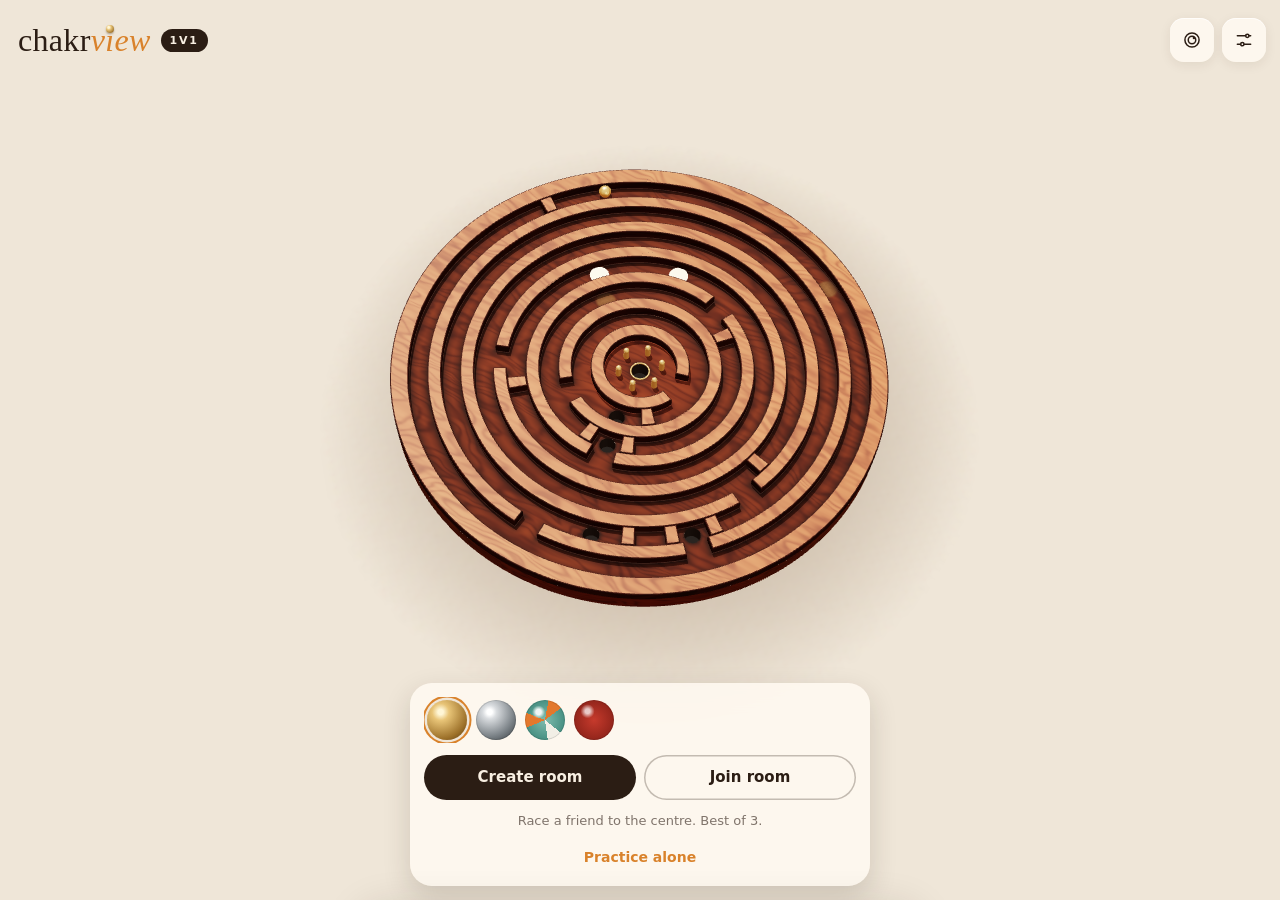
==== docs/duel.html @ 4f87ec72 "Chakrview: solo + 1v1 duel" ====
<!doctype html>
<html lang="en">
<head>
<meta charset="utf-8">
<meta name="viewport" content="width=device-width,initial-scale=1,maximum-scale=1,user-scalable=no,viewport-fit=cover">
<meta name="theme-color" content="#efe6d8">
<meta name="description" content="Chakrview — Indian art meets tactile play. Tilt a carved board and roll a ball through mazes of Warli, Madhubani, Kolam, Gond and more.">
<meta name="apple-mobile-web-app-capable" content="yes">
<meta name="mobile-web-app-capable" content="yes">
<meta name="apple-mobile-web-app-title" content="Chakrview Duel">
<meta name="apple-mobile-web-app-status-bar-style" content="black-translucent">
<link rel="manifest" href="manifest.webmanifest">
<link rel="apple-touch-icon" href="icons/apple-touch-icon.png">
<link rel="icon" type="image/png" sizes="192x192" href="icons/icon-192.png">
<link rel="icon" id="favicon" href="data:,">
<title>Chakrview Duel</title>
<style>
:root{
  --bg:#efe6d8;--ink:#2b1d14;--mut:rgba(43,29,20,.6);--line:rgba(43,29,20,.12);
  --card:rgba(255,250,242,.86);--saffron:#d9822b;
  --serif:"Iowan Old Style","Palatino Linotype",Palatino,"Book Antiqua",Georgia,"Noto Serif",serif;
  --sans:ui-sans-serif,system-ui,-apple-system,"Segoe UI",Roboto,"Helvetica Neue",sans-serif;
}
*{box-sizing:border-box;-webkit-tap-highlight-color:transparent}
html,body{margin:0;height:100%;background:var(--bg);overflow:hidden;touch-action:none;overscroll-behavior:none;-webkit-user-select:none;user-select:none;-webkit-touch-callout:none;font-family:var(--sans);color:var(--ink)}
button{font-family:inherit;color:inherit;-webkit-appearance:none;appearance:none}
canvas{position:fixed;inset:0;width:100%;height:100%;display:block;outline:none}
.hidden{display:none!important}
.fade{transition:opacity .4s,visibility 0s}
.fade.off{opacity:0;visibility:hidden;pointer-events:none;transition:opacity .4s,visibility 0s .4s}
svg.i{width:20px;height:20px;stroke:currentColor;fill:none;stroke-width:1.8;stroke-linecap:round;stroke-linejoin:round;flex:none}
.eyebrow{font-size:10.5px;letter-spacing:.14em;text-transform:uppercase;color:var(--mut);font-weight:700}

/* ---------- Home ---------- */
#home{position:fixed;inset:0;z-index:3;pointer-events:none}
.htop{position:absolute;top:max(16px,env(safe-area-inset-top));left:18px;right:14px;display:flex;justify-content:space-between;align-items:center}
.logo{display:flex;align-items:center;height:48px}
.logo .word{font-family:var(--serif);font-size:32px;letter-spacing:.01em;line-height:1;font-weight:400}
.logo .word em{font-style:italic;color:var(--saffron)}
.logo .ii{position:relative;display:inline-block}
.logo .ii b{position:absolute;left:50%;top:.02em;width:.25em;height:.25em;margin-left:-.125em;border-radius:50%;background:radial-gradient(circle at 34% 30%,#fff6d6 0 12%,#e8c477 32%,#9b6f28 78%,#5a3c14);box-shadow:0 .04em .06em rgba(60,35,10,.35)}
.hicons{display:flex;gap:8px;pointer-events:auto}
.ib{width:44px;height:44px;border-radius:14px;border:0;background:var(--card);-webkit-backdrop-filter:blur(10px);backdrop-filter:blur(10px);display:grid;place-items:center;cursor:pointer;box-shadow:0 1px 0 rgba(255,255,255,.7) inset,0 3px 12px rgba(60,35,15,.08);transition:transform .12s}
.ib:active{transform:scale(.93)}
.hbot{position:absolute;left:0;right:0;bottom:max(14px,env(safe-area-inset-bottom));display:flex;flex-direction:column;align-items:center;gap:9px;padding:0 14px}
.jcard{pointer-events:auto;width:min(460px,100%);border:0;border-radius:22px;background:var(--ink);color:#f8efe2;display:flex;align-items:stretch;gap:13px;padding:12px 12px 12px 12px;cursor:pointer;text-align:left;box-shadow:0 10px 28px rgba(43,29,20,.26);transition:transform .12s}
.jcard:active{transform:scale(.98)}
.jart{width:78px;border-radius:14px;flex:none;background-size:cover;background-position:center;box-shadow:inset 0 0 0 1px rgba(255,255,255,.15)}
.jtx{flex:1;min-width:0;display:flex;flex-direction:column;gap:3px}
.jcard .eyebrow{color:rgba(248,239,226,.6)}
.jt{font-family:var(--serif);font-size:21px;line-height:1.15}
.jt span{font-family:var(--sans);font-size:13px;opacity:.65}
@media (max-width:430px){.jt span{display:none}}
.jd{font-size:12.5px;opacity:.75;line-height:1.35;display:-webkit-box;-webkit-line-clamp:2;-webkit-box-orient:vertical;overflow:hidden}
.prog{height:5px;border-radius:5px;background:rgba(255,255,255,.14);overflow:hidden;margin-top:5px}
.prog b{display:block;height:100%;background:var(--saffron);border-radius:5px}
.jm{font-size:11.5px;opacity:.7;margin-top:2px}
.jgo{width:44px;border-radius:14px;background:var(--saffron);display:grid;place-items:center;color:#fff;flex:none}
.tiles{display:grid;grid-template-columns:repeat(3,1fr);gap:9px;width:min(460px,100%)}
.tile{pointer-events:auto;border:0;border-radius:18px;background:var(--card);-webkit-backdrop-filter:blur(10px);backdrop-filter:blur(10px);padding:10px 10px 9px;text-align:left;cursor:pointer;min-height:82px;display:flex;flex-direction:column;justify-content:space-between;gap:6px;box-shadow:0 1px 0 rgba(255,255,255,.7) inset,0 3px 12px rgba(60,35,15,.08);transition:transform .12s}
.tile:active{transform:scale(.96)}
.tile .th{display:flex;align-items:center;gap:7px}
.tile .tart{width:26px;height:26px;border-radius:8px;background-size:cover;background-position:center;flex:none}
.tile svg{color:var(--saffron)}
.tile .t1{font-weight:650;font-size:14.5px}
.tile .t2{font-size:11.5px;color:var(--mut);line-height:1.3}

/* ---------- HUD ---------- */
.hud{position:fixed;top:max(14px,env(safe-area-inset-top));left:16px;right:16px;display:flex;justify-content:space-between;align-items:flex-start;pointer-events:none;z-index:2}
.stat{display:flex;flex-direction:column;gap:4px;padding-top:2px}
.lvl{font-size:11.5px;letter-spacing:.14em;text-transform:uppercase;color:var(--mut);font-weight:650}
.time{font-variant-numeric:tabular-nums;font-size:24px;font-weight:650}
.mots{display:flex;gap:5px;margin-top:2px;color:var(--mut)}
.mots svg{width:24px;height:24px;opacity:.45;transition:opacity .4s,color .4s}
.mots svg.on{opacity:1;color:var(--saffron)}
.tchip{pointer-events:auto;align-self:flex-start;margin-top:4px;border:0;border-radius:999px;background:var(--saffron);color:#fff;font:650 12.5px/1 var(--sans);padding:9px 13px;cursor:pointer;box-shadow:0 3px 12px rgba(120,60,20,.25)}
.tchip.mute{background:var(--card);color:var(--ink);box-shadow:inset 0 0 0 1px var(--line)}
.race{font-size:12.5px;font-weight:650;color:var(--saffron);font-variant-numeric:tabular-nums}
.btns{display:flex;gap:8px;pointer-events:auto}
.btn{height:44px;min-width:44px;border-radius:14px;border:0;background:var(--card);-webkit-backdrop-filter:blur(10px);backdrop-filter:blur(10px);display:flex;align-items:center;justify-content:center;gap:7px;cursor:pointer;padding:0 11px;font:600 13px/1 var(--sans);box-shadow:0 1px 0 rgba(255,255,255,.7) inset,0 2px 10px rgba(60,40,20,.08);transition:transform .12s}
.btn:active{transform:scale(.94)}
.hint{position:fixed;bottom:max(18px,env(safe-area-inset-bottom));left:16px;right:16px;text-align:center;font-size:12.5px;color:var(--mut);transition:opacity 1.2s;pointer-events:none;z-index:2}
.hint.off{opacity:0}
.toast{position:fixed;left:50%;top:24%;transform:translate(-50%,-50%);font-size:13px;letter-spacing:.14em;text-transform:uppercase;opacity:0;transition:opacity .35s;pointer-events:none;z-index:3;font-weight:650;background:var(--card);padding:10px 16px;border-radius:999px;white-space:nowrap}
.toast.on{opacity:.94}
.intro{position:fixed;left:50%;bottom:max(46px,calc(env(safe-area-inset-bottom) + 30px));transform:translate(-50%,0);width:min(420px,calc(100% - 28px));background:var(--card);-webkit-backdrop-filter:blur(12px);backdrop-filter:blur(12px);border-radius:20px;padding:14px 16px;z-index:3;box-shadow:0 8px 26px rgba(43,29,20,.14);display:flex;gap:13px;align-items:flex-start;pointer-events:none;transition:opacity .6s,transform .6s}
.intro.off{opacity:0;transform:translate(-50%,16px)}
.intro .iart{width:52px;height:52px;border-radius:12px;background-size:cover;flex:none}
.intro .it{font-family:var(--serif);font-size:18px}
.intro .id{font-size:12.5px;color:var(--mut);line-height:1.4;margin-top:2px}
.intro .inew{font-size:12.5px;margin-top:7px;line-height:1.4}
.intro .inew b{color:var(--saffron)}

/* ---------- Sheets ---------- */
.scrim{position:fixed;inset:0;z-index:5;background:rgba(43,29,20,.12)}
.sheet{position:fixed;z-index:6;left:50%;bottom:0;width:min(560px,100%);transform:translate(-50%,0);max-height:66vh;max-height:66dvh;overflow-y:auto;-webkit-overflow-scrolling:touch;touch-action:pan-y;overscroll-behavior:contain;
  background:rgba(250,245,237,.97);-webkit-backdrop-filter:blur(16px);backdrop-filter:blur(16px);border-radius:24px 24px 0 0;padding:10px 18px calc(20px + env(safe-area-inset-bottom));box-shadow:0 -12px 40px rgba(43,29,20,.16);transition:transform .45s cubic-bezier(.2,.8,.2,1)}
.sheet.off{transform:translate(-50%,105%);pointer-events:none}
.sheet::before{content:"";display:block;width:40px;height:4px;border-radius:4px;background:var(--line);margin:0 auto 12px}
.sh{display:flex;align-items:center;justify-content:space-between;margin-bottom:12px}
.sh h3{margin:0;font-family:var(--serif);font-weight:400;font-size:23px}
.x{width:40px;height:40px;border-radius:12px;border:0;background:rgba(43,29,20,.06);display:grid;place-items:center;cursor:pointer}
.world{margin:0 0 16px}
.wh{display:flex;justify-content:space-between;align-items:center;font-size:13.5px;font-weight:650;margin-bottom:8px}
.wh span{display:flex;align-items:center;gap:8px}
.wh svg{width:17px;height:17px;stroke:currentColor;fill:none;stroke-width:1.8}
.wh em{font-style:normal;color:var(--mut);font-weight:500;font-size:12px}
.dots{display:grid;grid-template-columns:repeat(auto-fill,minmax(58px,1fr));gap:8px}
.dot{height:70px;border-radius:14px;border:0;cursor:pointer;background-size:cover;background-position:center;position:relative;overflow:hidden;padding:0;box-shadow:inset 0 0 0 1px var(--line)}
.dot::after{content:"";position:absolute;inset:0;background:linear-gradient(180deg,rgba(0,0,0,0) 30%,rgba(20,12,6,.72))}
.dot .n{position:absolute;left:7px;bottom:20px;z-index:1;color:#fff;font:700 15px/1 var(--sans)}
.dot .m{position:absolute;left:7px;bottom:6px;z-index:1;color:rgba(255,255,255,.85);font:600 10.5px/1 var(--sans);font-variant-numeric:tabular-nums}
.dot .ok{position:absolute;right:6px;top:6px;z-index:1;width:16px;height:16px;border-radius:50%;background:var(--saffron);display:grid;place-items:center}
.dot .ok svg{width:10px;height:10px;stroke:#fff;fill:none;stroke-width:3}
.dot.lock{filter:grayscale(1);opacity:.35;cursor:default}
.dot.next{box-shadow:0 0 0 2.5px var(--saffron)}
.tabs{display:flex;background:rgba(43,29,20,.07);border-radius:12px;padding:3px;gap:2px;margin-bottom:14px}
.tabs button,.seg button{flex:1;border:0;background:transparent;padding:10px 6px;border-radius:9px;font:600 13px/1 var(--sans);cursor:pointer;display:flex;gap:6px;align-items:center;justify-content:center}
.tabs button.on,.seg button.on{background:#fff;box-shadow:0 1px 4px rgba(60,40,20,.12)}
.seg{display:flex;background:rgba(43,29,20,.07);border-radius:12px;padding:3px;gap:2px}
.grid{display:grid;grid-template-columns:repeat(3,1fr);gap:10px}
@media (min-width:480px){.grid{grid-template-columns:repeat(4,1fr)}}
.opt{border:0;background:rgba(255,255,255,.6);border-radius:16px;padding:12px 6px 10px;cursor:pointer;display:flex;flex-direction:column;align-items:center;gap:7px;box-shadow:0 0 0 1px var(--line) inset;transition:box-shadow .2s,background .2s;position:relative}
.opt.on{background:#fff;box-shadow:0 0 0 2px var(--ink) inset}
.opt.lock{cursor:default}
.opt.lock .sw{filter:grayscale(.9) brightness(1.1);opacity:.4}
.opt .lk{position:absolute;top:7px;right:7px;font-size:10px;font-weight:650;color:var(--mut);display:flex;align-items:center;gap:3px}
.opt .lk svg{width:11px;height:11px}
.sw{width:50px;height:50px;border-radius:50%;box-shadow:0 3px 8px rgba(40,25,10,.28);background-size:cover;background-position:center}
.sw.sq{border-radius:13px}
.on1{font-size:13px;font-weight:650}
.on2{font-size:10.5px;color:var(--mut);text-align:center;line-height:1.25;min-height:2.5em}
.detail{margin-top:14px;padding:12px 14px;border-radius:16px;background:rgba(43,29,20,.045)}
.stats{display:grid;grid-template-columns:62px 1fr;gap:6px 12px;font-size:12px;color:var(--mut);align-items:center}
.bar{height:6px;border-radius:6px;background:rgba(43,29,20,.09);overflow:hidden}
.bar b{display:block;height:100%;background:var(--saffron);border-radius:6px;transition:width .3s}
.desc{font-size:13px;color:var(--mut);margin-top:10px;line-height:1.5}
.desc b{color:var(--ink);font-weight:650}
.shapes{display:grid;grid-template-columns:repeat(3,1fr);gap:10px}
.shape{border:0;border-radius:18px;background:rgba(255,255,255,.65);box-shadow:0 0 0 1px var(--line) inset;padding:18px 8px 14px;cursor:pointer;display:flex;flex-direction:column;align-items:center;gap:10px;font-weight:650;font-size:14px}
.shape svg{width:46px;height:46px;stroke:var(--ink);fill:none;stroke-width:1.6}
.shape:active{transform:scale(.96)}
.setrow{display:flex;justify-content:space-between;align-items:center;padding:13px 0;border-bottom:1px solid var(--line);gap:14px;font-size:14.5px}
.setrow:last-of-type{border-bottom:0}
.setrow .seg{min-width:170px}
.tog{width:50px;height:30px;border-radius:30px;border:0;background:rgba(43,29,20,.18);position:relative;cursor:pointer;flex:none;transition:background .2s}
.tog::after{content:"";position:absolute;left:3px;top:3px;width:24px;height:24px;border-radius:50%;background:#fff;transition:transform .2s;box-shadow:0 1px 3px rgba(0,0,0,.2)}
.tog.on{background:var(--ink)}.tog.on::after{transform:translateX(20px)}
input[type=range]{width:150px;accent-color:var(--saffron)}
.small{font-size:12px;color:var(--mut);margin-top:12px;line-height:1.5}
/* bet */
.kd{width:18px;height:18px;flex:none;vertical-align:-4px}
.betl{font-size:12.5px;font-weight:650;color:var(--saffron);font-variant-numeric:tabular-nums}
.time.over{color:#b8402b}
.bm{display:flex;gap:12px;align-items:center;margin-bottom:12px}
.bm .bart{width:54px;height:54px;border-radius:14px;background-size:cover;flex:none}
.bm .bt{font-family:var(--serif);font-size:18px}
.bm .bd{font-size:12.5px;color:var(--mut);line-height:1.4;margin-top:2px}
.bm .btnrow{margin-left:auto;background:rgba(43,29,20,.07);color:var(--ink);flex:none}
.bpick{display:flex;align-items:center;justify-content:center;gap:20px;margin:4px 0 2px}
.pm{width:54px;height:54px;border-radius:17px;border:0;background:rgba(43,29,20,.07);font:500 28px/1 var(--sans);cursor:pointer}
.pm:active{transform:scale(.94)}
.bnum{font:650 50px/1 var(--sans);font-variant-numeric:tabular-nums;text-align:center;min-width:140px}
.bodds{text-align:center;color:var(--saffron);font-weight:700;font-size:14px;margin-top:5px}
#bRange{width:100%;margin:10px 0 2px}
.bhint{font-size:12.5px;color:var(--mut);text-align:center;margin:4px 0 14px}
.brow{display:flex;justify-content:space-between;align-items:center;gap:12px;margin-bottom:14px;font-size:14px}
.brow .seg{min-width:190px}
.purse{display:flex;align-items:center;gap:6px;font-size:13.5px;color:var(--mut)}
.purse b{color:var(--ink)}
#bGo{width:100%}
/* gallery */
.gsum{font-size:13px;color:var(--mut);margin:-4px 0 12px}
.gal{display:grid;grid-template-columns:1fr 1fr;gap:10px}
@media (min-width:480px){.gal{grid-template-columns:repeat(3,1fr)}}
.gcard{border:0;background:rgba(255,255,255,.62);border-radius:16px;padding:9px;text-align:left;box-shadow:inset 0 0 0 1px var(--line);cursor:pointer;display:flex;flex-direction:column;gap:5px}
.gcard .gimg{aspect-ratio:1/1;border-radius:11px;background-size:cover;background-position:center;position:relative;transition:filter .4s}
.gcard .gb{position:absolute;top:6px;right:6px;background:var(--saffron);color:#fff;font:700 10px/1 var(--sans);padding:4px 7px;border-radius:999px;letter-spacing:.04em}
.gcard .gn{font-family:var(--serif);font-size:16px;line-height:1.1;margin-top:2px}
.gcard .go2{font-size:11px;color:var(--mut)}
.gcard .gbar{height:4px;border-radius:4px;background:rgba(43,29,20,.09);overflow:hidden}
.gcard .gbar b{display:block;height:100%;background:var(--saffron)}
.gcard .gst{display:none;font-size:12.5px;color:var(--mut);line-height:1.5}
.gcard.open{grid-column:1/-1;flex-direction:row;flex-wrap:wrap;gap:10px}
.gcard.open .gimg{width:120px;flex:none}
.gcard.open .gtx{flex:1;min-width:150px;display:flex;flex-direction:column;gap:5px}
.gcard.open .gst{display:block}
.gcard.lock{cursor:default}
.gcard.lock .gimg{filter:grayscale(1) blur(2px)!important;opacity:.35}
.buy{margin-top:10px;border:0;background:var(--ink);color:#f8efe2;font:650 13px/1 var(--sans);padding:11px 16px;border-radius:999px;cursor:pointer;display:inline-flex;gap:7px;align-items:center}
.ib.inst{width:auto;padding:0 13px;gap:7px;display:flex;font:650 13px/1 var(--sans);background:var(--ink);color:#f8efe2}
.ib.inst.hidden{display:none}
@media (max-width:430px){.ib.inst{width:44px;padding:0;justify-content:center}.ib.inst span{display:none}.logo .word{font-size:27px}}
.btnrow{border:0;background:var(--ink);color:#f8efe2;font:650 13px/1 var(--sans);padding:11px 16px;border-radius:999px;cursor:pointer}
.steps{display:flex;flex-direction:column;gap:12px;margin-top:4px}
.step{display:flex;gap:12px;align-items:center;font-size:14px;line-height:1.4}
.step .n{width:30px;height:30px;border-radius:50%;background:rgba(217,130,43,.14);color:var(--saffron);display:grid;place-items:center;font-weight:700;flex:none}
.step svg{width:18px;height:18px;vertical-align:-3px;stroke:var(--ink);fill:none;stroke-width:1.8;stroke-linecap:round;stroke-linejoin:round}
.how{display:flex;flex-direction:column;gap:12px}
.hrow{display:flex;gap:13px;align-items:flex-start}
.hrow .hi{width:42px;height:42px;border-radius:13px;background:rgba(217,130,43,.12);color:var(--saffron);display:grid;place-items:center;flex:none}
.hrow b{display:block;font-size:14.5px;margin-bottom:2px}
.hrow span{font-size:13px;color:var(--mut);line-height:1.45}
.legend{display:grid;grid-template-columns:1fr 1fr;gap:8px;margin-top:14px}
.lg{display:flex;align-items:center;gap:9px;font-size:12.5px;color:var(--mut);background:rgba(43,29,20,.045);border-radius:12px;padding:8px 10px}
.lg i{width:20px;height:20px;border-radius:50%;flex:none}

/* ---------- Results ---------- */
.overlay{position:fixed;inset:0;display:grid;place-items:center;background:rgba(239,230,216,.55);-webkit-backdrop-filter:blur(6px);backdrop-filter:blur(6px);z-index:7}
.ocard{text-align:center;padding:26px 22px;width:min(380px,92vw)}
.ocard .eyebrow{margin-bottom:6px}
.ocard h2{font-family:var(--serif);font-weight:400;margin:0 0 12px;font-size:25px}
.big{font-size:48px;font-weight:650;font-variant-numeric:tabular-nums;margin:0 0 8px;letter-spacing:-.01em}
.wm{display:flex;justify-content:center;margin:0 0 10px}
.wm:empty{display:none}
.chal{margin-top:14px;border:0;background:transparent;color:var(--saffron);font:650 14px/1 var(--sans);cursor:pointer;display:inline-flex;align-items:center;gap:7px;padding:8px 10px}
.chal svg{width:20px;height:20px;stroke:currentColor;fill:none;stroke-width:1.8}
.chal.hidden{display:none}
.sub{color:var(--mut);font-size:14.5px;margin:0 0 20px;line-height:1.5}
.unl{display:inline-flex;align-items:center;gap:8px;background:#fff;border-radius:999px;padding:7px 14px 7px 8px;font-size:13px;font-weight:600;margin:0 0 16px;box-shadow:0 2px 10px rgba(60,40,20,.1)}
.unl .sw{width:22px;height:22px;box-shadow:none}
.row{display:flex;gap:10px;justify-content:center;flex-wrap:wrap}
.play{border:0;background:var(--ink);color:#f8efe2;font:650 15px/1 var(--sans);padding:15px 26px;border-radius:999px;cursor:pointer;transition:transform .12s}
.play.ghost{background:transparent;color:var(--ink);box-shadow:inset 0 0 0 1.5px rgba(43,29,20,.28)}
.play:active{transform:scale(.96)}
.err{position:fixed;inset:0;display:grid;place-items:center;text-align:center;padding:24px}

/* ---------- Duel ---------- */
.badge{font:700 11px/1 var(--sans);letter-spacing:.16em;text-transform:uppercase;background:var(--ink);color:#f8efe2;padding:6px 9px;border-radius:999px;margin-left:10px}
.dcard{pointer-events:auto;width:min(460px,100%);background:var(--card);-webkit-backdrop-filter:blur(12px);backdrop-filter:blur(12px);border-radius:22px;padding:14px;box-shadow:0 10px 28px rgba(43,29,20,.16);display:flex;flex-direction:column;gap:12px}
.balls{display:flex;gap:9px;overflow-x:auto;padding:3px;scrollbar-width:none}
.balls::-webkit-scrollbar{display:none}
.balls button{width:40px;height:40px;border-radius:50%;border:0;flex:none;cursor:pointer;box-shadow:inset 0 0 0 1px rgba(0,0,0,.12)}
.balls button.on{box-shadow:0 0 0 2.5px var(--bg),0 0 0 4.5px var(--saffron)}
.drow{display:flex;gap:8px}
.drow .play{flex:1;padding:15px 10px}
.code{font:700 46px/1 var(--sans);letter-spacing:.2em;text-align:center;font-variant-numeric:tabular-nums;padding-left:.2em}
.dstat{font-size:13px;color:var(--mut);text-align:center;min-height:18px;line-height:1.4}
.dstat b{color:var(--ink)}
.cin{display:flex;gap:8px}
.cin input{flex:1;min-width:0;font:700 26px/1 var(--sans);letter-spacing:.3em;text-align:center;text-transform:uppercase;border:0;border-radius:16px;padding:12px;background:rgba(43,29,20,.07);color:var(--ink);outline:none;-webkit-user-select:text;user-select:text}
.cin input:focus{box-shadow:inset 0 0 0 2px var(--saffron)}
.vs{display:flex;align-items:center;justify-content:center;gap:12px;font-size:13px;font-weight:650}
.vs .sw{width:30px;height:30px;border-radius:50%;box-shadow:inset 0 0 0 1px rgba(0,0,0,.12)}
.score{font-size:13px;font-weight:700;color:var(--saffron);font-variant-numeric:tabular-nums}
.count{position:fixed;inset:0;display:grid;place-items:center;font:400 128px/1 var(--serif);color:var(--ink);pointer-events:none;z-index:4;opacity:0;transition:opacity .15s,transform .3s;text-shadow:0 4px 30px rgba(255,250,240,.9)}
.count.on{opacity:.92}
.chal{margin-top:0}
a.ib{color:var(--ink);text-decoration:none}
.ocard .pips{display:flex;justify-content:center;gap:7px;margin:0 0 14px}
.ocard .pips i{width:10px;height:10px;border-radius:50%;background:rgba(43,29,20,.15)}
.ocard .pips i.me{background:var(--saffron)}
.ocard .pips i.them{background:var(--ink)}
</style>
</head>
<body>
<canvas id="c" tabindex="0"></canvas>

<!-- ============ LOBBY ============ -->
<div id="home" class="fade">
  <div class="htop">
    <div style="display:flex;align-items:center"><div class="logo" id="logo" aria-label="Chakrview"></div><span class="badge">1v1</span></div>
    <div class="hicons">
      <a class="ib" href="./" aria-label="Solo game" title="Solo game"><svg class="i" viewBox="0 0 24 24"><circle cx="12" cy="12" r="8.5"/><circle cx="12" cy="12" r="4.5"/><circle cx="14.4" cy="9.6" r="1.6" fill="currentColor" stroke="none"/></svg></a>
      <button class="ib" id="bSettings" aria-label="Settings" title="Settings"><svg class="i" viewBox="0 0 24 24"><path d="M4 7h10M18 7h2M4 17h4M12 17h8"/><circle cx="16" cy="7" r="2"/><circle cx="10" cy="17" r="2"/></svg></button>
    </div>
  </div>
  <div class="hbot">
    <div class="dcard">
      <div class="balls" id="ballRow" aria-label="Your ball"></div>
      <div id="pMain">
        <div class="drow"><button class="play" id="bCreate">Create room</button><button class="play ghost" id="bJoin">Join room</button></div>
      </div>
      <div id="pHost" class="hidden">
        <div class="code" id="codeTxt">····</div>
        <div class="drow"><button class="play ghost" id="bShareCode">Share link</button><button class="play hidden" id="bStart">Start race</button></div>
      </div>
      <div id="pJoin" class="hidden">
        <div class="cin"><input id="codeIn" maxlength="4" autocomplete="off" autocorrect="off" autocapitalize="characters" spellcheck="false" placeholder="CODE" aria-label="Room code"><button class="play" id="bGoJoin">Join</button></div>
      </div>
      <div class="vs hidden" id="vs"><span class="sw" id="vsMe"></span>You<span style="color:var(--mut)">vs</span>Friend<span class="sw" id="vsThem"></span></div>
      <div class="dstat" id="dStat">Race a friend to the centre. Best of 3.</div>
      <div class="drow" style="justify-content:center"><button class="chal" id="bPractice">Practice alone</button><button class="chal hidden" id="bCancel">Leave room</button></div>
    </div>
  </div>
</div>

<!-- ============ HUD ============ -->
<div class="hud fade off" id="hud">
  <div class="stat"><span class="lvl" id="hLbl">Round 1</span><span class="time" id="hTime">0:00.0</span><span class="score" id="hScore"></span><span class="mots" id="hMots"></span><button class="tchip hidden" id="tiltChip"></button></div>
  <div class="btns">
    <button class="btn" id="bView" aria-label="Switch camera" title="Switch camera (V)">
      <svg class="i" id="icoTop" viewBox="0 0 24 24"><rect x="3.5" y="3.5" width="17" height="17" rx="4.5"/><circle cx="12" cy="12" r="5"/><circle cx="14.6" cy="9.6" r="1.7" fill="currentColor" stroke="none"/></svg>
      <svg class="i" id="icoChase" viewBox="0 0 24 24" style="display:none"><path d="M2.5 20.5h19M6 15h12M9 10.5h6"/><path d="M2.5 20.5L9.5 5.5M21.5 20.5L14.5 5.5"/><circle cx="12" cy="17.2" r="2.3" fill="currentColor" stroke="none"/></svg>
      <span id="viewLbl">Top</span>
    </button>
    <button class="btn hidden" id="bCal" aria-label="Re-level tilt" title="Re-level tilt"><svg class="i" viewBox="0 0 24 24"><path d="M3 12h4M17 12h4"/><circle cx="12" cy="12" r="5"/><circle cx="12" cy="12" r="1.2" fill="currentColor"/></svg></button>
    <button class="btn" id="bHome" aria-label="Back to lobby" title="Lobby (Esc)"><svg class="i" viewBox="0 0 24 24"><path d="M4 11l8-6.5 8 6.5"/><path d="M6 10v9h12v-9"/></svg></button>
  </div>
</div>
<div class="count" id="count"></div>
<div class="hint off" id="hint"></div>
<div class="toast" id="toast"></div>

<div class="scrim fade off" id="scrim"></div>
<div class="sheet off" id="shSet">
  <div class="sh"><h3>Settings</h3><button class="x" data-close aria-label="Close"><svg class="i" viewBox="0 0 24 24"><path d="M6 6l12 12M18 6L6 18"/></svg></button></div>
  <div class="setrow"><span>Camera</span><div class="seg" id="sView"></div></div>
  <div class="setrow"><span>Graphics</span><div class="seg" id="sQual"></div></div>
  <div class="setrow"><span>Tilt sensitivity</span><input type="range" id="sSens" min="0.5" max="1.6" step="0.05"></div>
  <div class="setrow hidden" id="tiltRow"><span>Tilt<br><small style="color:var(--mut);font-size:12px" id="sTiltInfo"></small></span><button class="btnrow" id="sTilt">Turn on</button></div>
  <div class="setrow"><span>Sound effects</span><button class="tog" id="sSound" aria-label="Sound effects"></button></div>
  <div class="setrow"><span>Vibration</span><button class="tog" id="sHap" aria-label="Vibration"></button></div>
  <p class="small">Rooms connect phone to phone. Both players need the internet for the first few seconds.</p>
</div>

<div class="overlay fade off" id="ovWin">
  <div class="ocard">
    <div class="eyebrow" id="wEye"></div>
    <h2 id="wTitle"></h2>
    <div class="pips" id="wPips"></div>
    <p class="big" id="wTime"></p>
    <p class="sub" id="wSub"></p>
    <div class="row" id="wRow"></div>
  </div>
</div>

<script>void /**
 * @license
 * Copyright 2010-2023 Three.js Authors
 * SPDX-License-Identifier: MIT
 */
function(t,e){"object"==typeof exports&&"undefined"!=typeof module?e(exports):"function"==typeof define&&define.amd?define(["exports"],e):e((t="undefined"!=typeof globalThis?globalThis:t||self).THREE={})}(this,(function(t){"use strict";const e="159",n=1,i=2,r=3,s=0,a=1,o=100,l=204,c=205,h=0,u=1,d=2,p=0,m=1,f=2,g=3,_=4,v=5,y="attached",x="detached",M=300,S=301,b=302,T=303,E=304,w=306,A=1e3,R=1001,C=1002,L=1003,P=1004,I=1005,U=1006,D=1007,N=1008,O=1009,F=1012,B=1013,z=1014,G=1015,H=1016,V=1017,k=1018,W=1020,X=1023,j=1026,q=1027,Y=1029,Z=1031,J=1033,K=33776,$=33777,Q=33778,tt=33779,et=35840,nt=35841,it=35842,rt=35843,st=36196,at=37492,ot=37496,lt=37808,ct=37809,ht=37810,ut=37811,dt=37812,pt=37813,mt=37814,ft=37815,gt=37816,_t=37817,vt=37818,yt=37819,xt=37820,Mt=37821,St=36492,bt=36494,Tt=36495,Et=36284,wt=36285,At=36286,Rt=2300,Ct=2301,Lt=2302,Pt=2400,It=2401,Ut=2402,Dt=2500,Nt=2501,Ot=3e3,Ft=3001,Bt="",zt="srgb",Gt="srgb-linear",Ht="display-p3",Vt="display-p3-linear",kt="linear",Wt="srgb",Xt="rec709",jt="p3",qt=7680,Yt=35044,Zt="300 es",Jt=1035,Kt=2e3,$t=2001;class Qt{addEventListener(t,e){void 0===this._listeners&&(this._listeners={});const n=this._listeners;void 0===n[t]&&(n[t]=[]),-1===n[t].indexOf(e)&&n[t].push(e)}hasEventListener(t,e){if(void 0===this._listeners)return!1;const n=this._listeners;return void 0!==n[t]&&-1!==n[t].indexOf(e)}removeEventListener(t,e){if(void 0===this._listeners)return;const n=this._listeners[t];if(void 0!==n){const t=n.indexOf(e);-1!==t&&n.splice(t,1)}}dispatchEvent(t){if(void 0===this._listeners)return;const e=this._listeners[t.type];if(void 0!==e){t.target=this;const n=e.slice(0);for(let e=0,i=n.length;e<i;e++)n[e].call(this,t);t.target=null}}}const te=["00","01","02","03","04","05","06","07","08","09","0a","0b","0c","0d","0e","0f","10","11","12","13","14","15","16","17","18","19","1a","1b","1c","1d","1e","1f","20","21","22","23","24","25","26","27","28","29","2a","2b","2c","2d","2e","2f","30","31","32","33","34","35","36","37","38","39","3a","3b","3c","3d","3e","3f","40","41","42","43","44","45","46","47","48","49","4a","4b","4c","4d","4e","4f","50","51","52","53","54","55","56","57","58","59","5a","5b","5c","5d","5e","5f","60","61","62","63","64","65","66","67","68","69","6a","6b","6c","6d","6e","6f","70","71","72","73","74","75","76","77","78","79","7a","7b","7c","7d","7e","7f","80","81","82","83","84","85","86","87","88","89","8a","8b","8c","8d","8e","8f","90","91","92","93","94","95","96","97","98","99","9a","9b","9c","9d","9e","9f","a0","a1","a2","a3","a4","a5","a6","a7","a8","a9","aa","ab","ac","ad","ae","af","b0","b1","b2","b3","b4","b5","b6","b7","b8","b9","ba","bb","bc","bd","be","bf","c0","c1","c2","c3","c4","c5","c6","c7","c8","c9","ca","cb","cc","cd","ce","cf","d0","d1","d2","d3","d4","d5","d6","d7","d8","d9","da","db","dc","dd","de","df","e0","e1","e2","e3","e4","e5","e6","e7","e8","e9","ea","eb","ec","ed","ee","ef","f0","f1","f2","f3","f4","f5","f6","f7","f8","f9","fa","fb","fc","fd","fe","ff"];let ee=1234567;const ne=Math.PI/180,ie=180/Math.PI;function re(){const t=4294967295*Math.random()|0,e=4294967295*Math.random()|0,n=4294967295*Math.random()|0,i=4294967295*Math.random()|0;return(te[255&t]+te[t>>8&255]+te[t>>16&255]+te[t>>24&255]+"-"+te[255&e]+te[e>>8&255]+"-"+te[e>>16&15|64]+te[e>>24&255]+"-"+te[63&n|128]+te[n>>8&255]+"-"+te[n>>16&255]+te[n>>24&255]+te[255&i]+te[i>>8&255]+te[i>>16&255]+te[i>>24&255]).toLowerCase()}function se(t,e,n){return Math.max(e,Math.min(n,t))}function ae(t,e){return(t%e+e)%e}function oe(t,e,n){return(1-n)*t+n*e}function le(t){return 0==(t&t-1)&&0!==t}function ce(t){return Math.pow(2,Math.floor(Math.log(t)/Math.LN2))}function he(t,e){switch(e.constructor){case Float32Array:return t;case Uint32Array:return t/4294967295;case Uint16Array:return t/65535;case Uint8Array:return t/255;case Int32Array:return Math.max(t/2147483647,-1);case Int16Array:return Math.max(t/32767,-1);case Int8Array:return Math.max(t/127,-1);default:throw new Error("Invalid component type.")}}function ue(t,e){switch(e.constructor){case Float32Array:return t;case Uint32Array:return Math.round(4294967295*t);case Uint16Array:return Math.round(65535*t);case Uint8Array:return Math.round(255*t);case Int32Array:return Math.round(2147483647*t);case Int16Array:return Math.round(32767*t);case Int8Array:return Math.round(127*t);default:throw new Error("Invalid component type.")}}const de={DEG2RAD:ne,RAD2DEG:ie,generateUUID:re,clamp:se,euclideanModulo:ae,mapLinear:function(t,e,n,i,r){return i+(t-e)*(r-i)/(n-e)},inverseLerp:function(t,e,n){return t!==e?(n-t)/(e-t):0},lerp:oe,damp:function(t,e,n,i){return oe(t,e,1-Math.exp(-n*i))},pingpong:function(t,e=1){return e-Math.abs(ae(t,2*e)-e)},smoothstep:function(t,e,n){return t<=e?0:t>=n?1:(t=(t-e)/(n-e))*t*(3-2*t)},smootherstep:function(t,e,n){return t<=e?0:t>=n?1:(t=(t-e)/(n-e))*t*t*(t*(6*t-15)+10)},randInt:function(t,e){return t+Math.floor(Math.random()*(e-t+1))},randFloat:function(t,e){return t+Math.random()*(e-t)},randFloatSpread:function(t){return t*(.5-Math.random())},seededRandom:function(t){void 0!==t&&(ee=t);let e=ee+=1831565813;return e=Math.imul(e^e>>>15,1|e),e^=e+Math.imul(e^e>>>7,61|e),((e^e>>>14)>>>0)/4294967296},degToRad:function(t){return t*ne},radToDeg:function(t){return t*ie},isPowerOfTwo:le,ceilPowerOfTwo:function(t){return Math.pow(2,Math.ceil(Math.log(t)/Math.LN2))},floorPowerOfTwo:ce,setQuaternionFromProperEuler:function(t,e,n,i,r){const s=Math.cos,a=Math.sin,o=s(n/2),l=a(n/2),c=s((e+i)/2),h=a((e+i)/2),u=s((e-i)/2),d=a((e-i)/2),p=s((i-e)/2),m=a((i-e)/2);switch(r){case"XYX":t.set(o*h,l*u,l*d,o*c);break;case"YZY":t.set(l*d,o*h,l*u,o*c);break;case"ZXZ":t.set(l*u,l*d,o*h,o*c);break;case"XZX":t.set(o*h,l*m,l*p,o*c);break;case"YXY":t.set(l*p,o*h,l*m,o*c);break;case"ZYZ":t.set(l*m,l*p,o*h,o*c);break;default:console.warn("THREE.MathUtils: .setQuaternionFromProperEuler() encountered an unknown order: "+r)}},normalize:ue,denormalize:he};class pe{constructor(t=0,e=0){pe.prototype.isVector2=!0,this.x=t,this.y=e}get width(){return this.x}set width(t){this.x=t}get height(){return this.y}set height(t){this.y=t}set(t,e){return this.x=t,this.y=e,this}setScalar(t){return this.x=t,this.y=t,this}setX(t){return this.x=t,this}setY(t){return this.y=t,this}setComponent(t,e){switch(t){case 0:this.x=e;break;case 1:this.y=e;break;default:throw new Error("index is out of range: "+t)}return this}getComponent(t){switch(t){case 0:return this.x;case 1:return this.y;default:throw new Error("index is out of range: "+t)}}clone(){return new this.constructor(this.x,this.y)}copy(t){return this.x=t.x,this.y=t.y,this}add(t){return this.x+=t.x,this.y+=t.y,this}addScalar(t){return this.x+=t,this.y+=t,this}addVectors(t,e){return this.x=t.x+e.x,this.y=t.y+e.y,this}addScaledVector(t,e){return this.x+=t.x*e,this.y+=t.y*e,this}sub(t){return this.x-=t.x,this.y-=t.y,this}subScalar(t){return this.x-=t,this.y-=t,this}subVectors(t,e){return this.x=t.x-e.x,this.y=t.y-e.y,this}multiply(t){return this.x*=t.x,this.y*=t.y,this}multiplyScalar(t){return this.x*=t,this.y*=t,this}divide(t){return this.x/=t.x,this.y/=t.y,this}divideScalar(t){return this.multiplyScalar(1/t)}applyMatrix3(t){const e=this.x,n=this.y,i=t.elements;return this.x=i[0]*e+i[3]*n+i[6],this.y=i[1]*e+i[4]*n+i[7],this}min(t){return this.x=Math.min(this.x,t.x),this.y=Math.min(this.y,t.y),this}max(t){return this.x=Math.max(this.x,t.x),this.y=Math.max(this.y,t.y),this}clamp(t,e){return this.x=Math.max(t.x,Math.min(e.x,this.x)),this.y=Math.max(t.y,Math.min(e.y,this.y)),this}clampScalar(t,e){return this.x=Math.max(t,Math.min(e,this.x)),this.y=Math.max(t,Math.min(e,this.y)),this}clampLength(t,e){const n=this.length();return this.divideScalar(n||1).multiplyScalar(Math.max(t,Math.min(e,n)))}floor(){return this.x=Math.floor(this.x),this.y=Math.floor(this.y),this}ceil(){return this.x=Math.ceil(this.x),this.y=Math.ceil(this.y),this}round(){return this.x=Math.round(this.x),this.y=Math.round(this.y),this}roundToZero(){return this.x=Math.trunc(this.x),this.y=Math.trunc(this.y),this}negate(){return this.x=-this.x,this.y=-this.y,this}dot(t){return this.x*t.x+this.y*t.y}cross(t){return this.x*t.y-this.y*t.x}lengthSq(){return this.x*this.x+this.y*this.y}length(){return Math.sqrt(this.x*this.x+this.y*this.y)}manhattanLength(){return Math.abs(this.x)+Math.abs(this.y)}normalize(){return this.divideScalar(this.length()||1)}angle(){return Math.atan2(-this.y,-this.x)+Math.PI}angleTo(t){const e=Math.sqrt(this.lengthSq()*t.lengthSq());if(0===e)return Math.PI/2;const n=this.dot(t)/e;return Math.acos(se(n,-1,1))}distanceTo(t){return Math.sqrt(this.distanceToSquared(t))}distanceToSquared(t){const e=this.x-t.x,n=this.y-t.y;return e*e+n*n}manhattanDistanceTo(t){return Math.abs(this.x-t.x)+Math.abs(this.y-t.y)}setLength(t){return this.normalize().multiplyScalar(t)}lerp(t,e){return this.x+=(t.x-this.x)*e,this.y+=(t.y-this.y)*e,this}lerpVectors(t,e,n){return this.x=t.x+(e.x-t.x)*n,this.y=t.y+(e.y-t.y)*n,this}equals(t){return t.x===this.x&&t.y===this.y}fromArray(t,e=0){return this.x=t[e],this.y=t[e+1],this}toArray(t=[],e=0){return t[e]=this.x,t[e+1]=this.y,t}fromBufferAttribute(t,e){return this.x=t.getX(e),this.y=t.getY(e),this}rotateAround(t,e){const n=Math.cos(e),i=Math.sin(e),r=this.x-t.x,s=this.y-t.y;return this.x=r*n-s*i+t.x,this.y=r*i+s*n+t.y,this}random(){return this.x=Math.random(),this.y=Math.random(),this}*[Symbol.iterator](){yield this.x,yield this.y}}class me{constructor(t,e,n,i,r,s,a,o,l){me.prototype.isMatrix3=!0,this.elements=[1,0,0,0,1,0,0,0,1],void 0!==t&&this.set(t,e,n,i,r,s,a,o,l)}set(t,e,n,i,r,s,a,o,l){const c=this.elements;return c[0]=t,c[1]=i,c[2]=a,c[3]=e,c[4]=r,c[5]=o,c[6]=n,c[7]=s,c[8]=l,this}identity(){return this.set(1,0,0,0,1,0,0,0,1),this}copy(t){const e=this.elements,n=t.elements;return e[0]=n[0],e[1]=n[1],e[2]=n[2],e[3]=n[3],e[4]=n[4],e[5]=n[5],e[6]=n[6],e[7]=n[7],e[8]=n[8],this}extractBasis(t,e,n){return t.setFromMatrix3Column(this,0),e.setFromMatrix3Column(this,1),n.setFromMatrix3Column(this,2),this}setFromMatrix4(t){const e=t.elements;return this.set(e[0],e[4],e[8],e[1],e[5],e[9],e[2],e[6],e[10]),this}multiply(t){return this.multiplyMatrices(this,t)}premultiply(t){return this.multiplyMatrices(t,this)}multiplyMatrices(t,e){const n=t.elements,i=e.elements,r=this.elements,s=n[0],a=n[3],o=n[6],l=n[1],c=n[4],h=n[7],u=n[2],d=n[5],p=n[8],m=i[0],f=i[3],g=i[6],_=i[1],v=i[4],y=i[7],x=i[2],M=i[5],S=i[8];return r[0]=s*m+a*_+o*x,r[3]=s*f+a*v+o*M,r[6]=s*g+a*y+o*S,r[1]=l*m+c*_+h*x,r[4]=l*f+c*v+h*M,r[7]=l*g+c*y+h*S,r[2]=u*m+d*_+p*x,r[5]=u*f+d*v+p*M,r[8]=u*g+d*y+p*S,this}multiplyScalar(t){const e=this.elements;return e[0]*=t,e[3]*=t,e[6]*=t,e[1]*=t,e[4]*=t,e[7]*=t,e[2]*=t,e[5]*=t,e[8]*=t,this}determinant(){const t=this.elements,e=t[0],n=t[1],i=t[2],r=t[3],s=t[4],a=t[5],o=t[6],l=t[7],c=t[8];return e*s*c-e*a*l-n*r*c+n*a*o+i*r*l-i*s*o}invert(){const t=this.elements,e=t[0],n=t[1],i=t[2],r=t[3],s=t[4],a=t[5],o=t[6],l=t[7],c=t[8],h=c*s-a*l,u=a*o-c*r,d=l*r-s*o,p=e*h+n*u+i*d;if(0===p)return this.set(0,0,0,0,0,0,0,0,0);const m=1/p;return t[0]=h*m,t[1]=(i*l-c*n)*m,t[2]=(a*n-i*s)*m,t[3]=u*m,t[4]=(c*e-i*o)*m,t[5]=(i*r-a*e)*m,t[6]=d*m,t[7]=(n*o-l*e)*m,t[8]=(s*e-n*r)*m,this}transpose(){let t;const e=this.elements;return t=e[1],e[1]=e[3],e[3]=t,t=e[2],e[2]=e[6],e[6]=t,t=e[5],e[5]=e[7],e[7]=t,this}getNormalMatrix(t){return this.setFromMatrix4(t).invert().transpose()}transposeIntoArray(t){const e=this.elements;return t[0]=e[0],t[1]=e[3],t[2]=e[6],t[3]=e[1],t[4]=e[4],t[5]=e[7],t[6]=e[2],t[7]=e[5],t[8]=e[8],this}setUvTransform(t,e,n,i,r,s,a){const o=Math.cos(r),l=Math.sin(r);return this.set(n*o,n*l,-n*(o*s+l*a)+s+t,-i*l,i*o,-i*(-l*s+o*a)+a+e,0,0,1),this}scale(t,e){return this.premultiply(fe.makeScale(t,e)),this}rotate(t){return this.premultiply(fe.makeRotation(-t)),this}translate(t,e){return this.premultiply(fe.makeTranslation(t,e)),this}makeTranslation(t,e){return t.isVector2?this.set(1,0,t.x,0,1,t.y,0,0,1):this.set(1,0,t,0,1,e,0,0,1),this}makeRotation(t){const e=Math.cos(t),n=Math.sin(t);return this.set(e,-n,0,n,e,0,0,0,1),this}makeScale(t,e){return this.set(t,0,0,0,e,0,0,0,1),this}equals(t){const e=this.elements,n=t.elements;for(let t=0;t<9;t++)if(e[t]!==n[t])return!1;return!0}fromArray(t,e=0){for(let n=0;n<9;n++)this.elements[n]=t[n+e];return this}toArray(t=[],e=0){const n=this.elements;return t[e]=n[0],t[e+1]=n[1],t[e+2]=n[2],t[e+3]=n[3],t[e+4]=n[4],t[e+5]=n[5],t[e+6]=n[6],t[e+7]=n[7],t[e+8]=n[8],t}clone(){return(new this.constructor).fromArray(this.elements)}}const fe=new me;function ge(t){for(let e=t.length-1;e>=0;--e)if(t[e]>=65535)return!0;return!1}const _e={Int8Array:Int8Array,Uint8Array:Uint8Array,Uint8ClampedArray:Uint8ClampedArray,Int16Array:Int16Array,Uint16Array:Uint16Array,Int32Array:Int32Array,Uint32Array:Uint32Array,Float32Array:Float32Array,Float64Array:Float64Array};function ve(t,e){return new _e[t](e)}function ye(t){return document.createElementNS("http://www.w3.org/1999/xhtml",t)}function xe(){const t=ye("canvas");return t.style.display="block",t}const Me={};function Se(t){t in Me||(Me[t]=!0,console.warn(t))}const be=(new me).set(.8224621,.177538,0,.0331941,.9668058,0,.0170827,.0723974,.9105199),Te=(new me).set(1.2249401,-.2249404,0,-.0420569,1.0420571,0,-.0196376,-.0786361,1.0982735),Ee={[Gt]:{transfer:kt,primaries:Xt,toReference:t=>t,fromReference:t=>t},[zt]:{transfer:Wt,primaries:Xt,toReference:t=>t.convertSRGBToLinear(),fromReference:t=>t.convertLinearToSRGB()},[Vt]:{transfer:kt,primaries:jt,toReference:t=>t.applyMatrix3(Te),fromReference:t=>t.applyMatrix3(be)},[Ht]:{transfer:Wt,primaries:jt,toReference:t=>t.convertSRGBToLinear().applyMatrix3(Te),fromReference:t=>t.applyMatrix3(be).convertLinearToSRGB()}},we=new Set([Gt,Vt]),Ae={enabled:!0,_workingColorSpace:Gt,get legacyMode(){return console.warn("THREE.ColorManagement: .legacyMode=false renamed to .enabled=true in r150."),!this.enabled},set legacyMode(t){console.warn("THREE.ColorManagement: .legacyMode=false renamed to .enabled=true in r150."),this.enabled=!t},get workingColorSpace(){return this._workingColorSpace},set workingColorSpace(t){if(!we.has(t))throw new Error(`Unsupported working color space, "${t}".`);this._workingColorSpace=t},convert:function(t,e,n){if(!1===this.enabled||e===n||!e||!n)return t;const i=Ee[e].toReference;return(0,Ee[n].fromReference)(i(t))},fromWorkingColorSpace:function(t,e){return this.convert(t,this._workingColorSpace,e)},toWorkingColorSpace:function(t,e){return this.convert(t,e,this._workingColorSpace)},getPrimaries:function(t){return Ee[t].primaries},getTransfer:function(t){return t===Bt?kt:Ee[t].transfer}};function Re(t){return t<.04045?.0773993808*t:Math.pow(.9478672986*t+.0521327014,2.4)}function Ce(t){return t<.0031308?12.92*t:1.055*Math.pow(t,.41666)-.055}let Le;class Pe{static getDataURL(t){if(/^data:/i.test(t.src))return t.src;if("undefined"==typeof HTMLCanvasElement)return t.src;let e;if(t instanceof HTMLCanvasElement)e=t;else{void 0===Le&&(Le=ye("canvas")),Le.width=t.width,Le.height=t.height;const n=Le.getContext("2d");t instanceof ImageData?n.putImageData(t,0,0):n.drawImage(t,0,0,t.width,t.height),e=Le}return e.width>2048||e.height>2048?(console.warn("THREE.ImageUtils.getDataURL: Image converted to jpg for performance reasons",t),e.toDataURL("image/jpeg",.6)):e.toDataURL("image/png")}static sRGBToLinear(t){if("undefined"!=typeof HTMLImageElement&&t instanceof HTMLImageElement||"undefined"!=typeof HTMLCanvasElement&&t instanceof HTMLCanvasElement||"undefined"!=typeof ImageBitmap&&t instanceof ImageBitmap){const e=ye("canvas");e.width=t.width,e.height=t.height;const n=e.getContext("2d");n.drawImage(t,0,0,t.width,t.height);const i=n.getImageData(0,0,t.width,t.height),r=i.data;for(let t=0;t<r.length;t++)r[t]=255*Re(r[t]/255);return n.putImageData(i,0,0),e}if(t.data){const e=t.data.slice(0);for(let t=0;t<e.length;t++)e instanceof Uint8Array||e instanceof Uint8ClampedArray?e[t]=Math.floor(255*Re(e[t]/255)):e[t]=Re(e[t]);return{data:e,width:t.width,height:t.height}}return console.warn("THREE.ImageUtils.sRGBToLinear(): Unsupported image type. No color space conversion applied."),t}}let Ie=0;class Ue{constructor(t=null){this.isSource=!0,Object.defineProperty(this,"id",{value:Ie++}),this.uuid=re(),this.data=t,this.version=0}set needsUpdate(t){!0===t&&this.version++}toJSON(t){const e=void 0===t||"string"==typeof t;if(!e&&void 0!==t.images[this.uuid])return t.images[this.uuid];const n={uuid:this.uuid,url:""},i=this.data;if(null!==i){let t;if(Array.isArray(i)){t=[];for(let e=0,n=i.length;e<n;e++)i[e].isDataTexture?t.push(De(i[e].image)):t.push(De(i[e]))}else t=De(i);n.url=t}return e||(t.images[this.uuid]=n),n}}function De(t){return"undefined"!=typeof HTMLImageElement&&t instanceof HTMLImageElement||"undefined"!=typeof HTMLCanvasElement&&t instanceof HTMLCanvasElement||"undefined"!=typeof ImageBitmap&&t instanceof ImageBitmap?Pe.getDataURL(t):t.data?{data:Array.from(t.data),width:t.width,height:t.height,type:t.data.constructor.name}:(console.warn("THREE.Texture: Unable to serialize Texture."),{})}let Ne=0;class Oe extends Qt{constructor(t=Oe.DEFAULT_IMAGE,e=Oe.DEFAULT_MAPPING,n=1001,i=1001,r=1006,s=1008,a=1023,o=1009,l=Oe.DEFAULT_ANISOTROPY,c=""){super(),this.isTexture=!0,Object.defineProperty(this,"id",{value:Ne++}),this.uuid=re(),this.name="",this.source=new Ue(t),this.mipmaps=[],this.mapping=e,this.channel=0,this.wrapS=n,this.wrapT=i,this.magFilter=r,this.minFilter=s,this.anisotropy=l,this.format=a,this.internalFormat=null,this.type=o,this.offset=new pe(0,0),this.repeat=new pe(1,1),this.center=new pe(0,0),this.rotation=0,this.matrixAutoUpdate=!0,this.matrix=new me,this.generateMipmaps=!0,this.premultiplyAlpha=!1,this.flipY=!0,this.unpackAlignment=4,"string"==typeof c?this.colorSpace=c:(Se("THREE.Texture: Property .encoding has been replaced by .colorSpace."),this.colorSpace=c===Ft?zt:Bt),this.userData={},this.version=0,this.onUpdate=null,this.isRenderTargetTexture=!1,this.needsPMREMUpdate=!1}get image(){return this.source.data}set image(t=null){this.source.data=t}updateMatrix(){this.matrix.setUvTransform(this.offset.x,this.offset.y,this.repeat.x,this.repeat.y,this.rotation,this.center.x,this.center.y)}clone(){return(new this.constructor).copy(this)}copy(t){return this.name=t.name,this.source=t.source,this.mipmaps=t.mipmaps.slice(0),this.mapping=t.mapping,this.channel=t.channel,this.wrapS=t.wrapS,this.wrapT=t.wrapT,this.magFilter=t.magFilter,this.minFilter=t.minFilter,this.anisotropy=t.anisotropy,this.format=t.format,this.internalFormat=t.internalFormat,this.type=t.type,this.offset.copy(t.offset),this.repeat.copy(t.repeat),this.center.copy(t.center),this.rotation=t.rotation,this.matrixAutoUpdate=t.matrixAutoUpdate,this.matrix.copy(t.matrix),this.generateMipmaps=t.generateMipmaps,this.premultiplyAlpha=t.premultiplyAlpha,this.flipY=t.flipY,this.unpackAlignment=t.unpackAlignment,this.colorSpace=t.colorSpace,this.userData=JSON.parse(JSON.stringify(t.userData)),this.needsUpdate=!0,this}toJSON(t){const e=void 0===t||"string"==typeof t;if(!e&&void 0!==t.textures[this.uuid])return t.textures[this.uuid];const n={metadata:{version:4.6,type:"Texture",generator:"Texture.toJSON"},uuid:this.uuid,name:this.name,image:this.source.toJSON(t).uuid,mapping:this.mapping,channel:this.channel,repeat:[this.repeat.x,this.repeat.y],offset:[this.offset.x,this.offset.y],center:[this.center.x,this.center.y],rotation:this.rotation,wrap:[this.wrapS,this.wrapT],format:this.format,internalFormat:this.internalFormat,type:this.type,colorSpace:this.colorSpace,minFilter:this.minFilter,magFilter:this.magFilter,anisotropy:this.anisotropy,flipY:this.flipY,generateMipmaps:this.generateMipmaps,premultiplyAlpha:this.premultiplyAlpha,unpackAlignment:this.unpackAlignment};return Object.keys(this.userData).length>0&&(n.userData=this.userData),e||(t.textures[this.uuid]=n),n}dispose(){this.dispatchEvent({type:"dispose"})}transformUv(t){if(this.mapping!==M)return t;if(t.applyMatrix3(this.matrix),t.x<0||t.x>1)switch(this.wrapS){case A:t.x=t.x-Math.floor(t.x);break;case R:t.x=t.x<0?0:1;break;case C:1===Math.abs(Math.floor(t.x)%2)?t.x=Math.ceil(t.x)-t.x:t.x=t.x-Math.floor(t.x)}if(t.y<0||t.y>1)switch(this.wrapT){case A:t.y=t.y-Math.floor(t.y);break;case R:t.y=t.y<0?0:1;break;case C:1===Math.abs(Math.floor(t.y)%2)?t.y=Math.ceil(t.y)-t.y:t.y=t.y-Math.floor(t.y)}return this.flipY&&(t.y=1-t.y),t}set needsUpdate(t){!0===t&&(this.version++,this.source.needsUpdate=!0)}get encoding(){return Se("THREE.Texture: Property .encoding has been replaced by .colorSpace."),this.colorSpace===zt?Ft:Ot}set encoding(t){Se("THREE.Texture: Property .encoding has been replaced by .colorSpace."),this.colorSpace=t===Ft?zt:Bt}}Oe.DEFAULT_IMAGE=null,Oe.DEFAULT_MAPPING=M,Oe.DEFAULT_ANISOTROPY=1;class Fe{constructor(t=0,e=0,n=0,i=1){Fe.prototype.isVector4=!0,this.x=t,this.y=e,this.z=n,this.w=i}get width(){return this.z}set width(t){this.z=t}get height(){return this.w}set height(t){this.w=t}set(t,e,n,i){return this.x=t,this.y=e,this.z=n,this.w=i,this}setScalar(t){return this.x=t,this.y=t,this.z=t,this.w=t,this}setX(t){return this.x=t,this}setY(t){return this.y=t,this}setZ(t){return this.z=t,this}setW(t){return this.w=t,this}setComponent(t,e){switch(t){case 0:this.x=e;break;case 1:this.y=e;break;case 2:this.z=e;break;case 3:this.w=e;break;default:throw new Error("index is out of range: "+t)}return this}getComponent(t){switch(t){case 0:return this.x;case 1:return this.y;case 2:return this.z;case 3:return this.w;default:throw new Error("index is out of range: "+t)}}clone(){return new this.constructor(this.x,this.y,this.z,this.w)}copy(t){return this.x=t.x,this.y=t.y,this.z=t.z,this.w=void 0!==t.w?t.w:1,this}add(t){return this.x+=t.x,this.y+=t.y,this.z+=t.z,this.w+=t.w,this}addScalar(t){return this.x+=t,this.y+=t,this.z+=t,this.w+=t,this}addVectors(t,e){return this.x=t.x+e.x,this.y=t.y+e.y,this.z=t.z+e.z,this.w=t.w+e.w,this}addScaledVector(t,e){return this.x+=t.x*e,this.y+=t.y*e,this.z+=t.z*e,this.w+=t.w*e,this}sub(t){return this.x-=t.x,this.y-=t.y,this.z-=t.z,this.w-=t.w,this}subScalar(t){return this.x-=t,this.y-=t,this.z-=t,this.w-=t,this}subVectors(t,e){return this.x=t.x-e.x,this.y=t.y-e.y,this.z=t.z-e.z,this.w=t.w-e.w,this}multiply(t){return this.x*=t.x,this.y*=t.y,this.z*=t.z,this.w*=t.w,this}multiplyScalar(t){return this.x*=t,this.y*=t,this.z*=t,this.w*=t,this}applyMatrix4(t){const e=this.x,n=this.y,i=this.z,r=this.w,s=t.elements;return this.x=s[0]*e+s[4]*n+s[8]*i+s[12]*r,this.y=s[1]*e+s[5]*n+s[9]*i+s[13]*r,this.z=s[2]*e+s[6]*n+s[10]*i+s[14]*r,this.w=s[3]*e+s[7]*n+s[11]*i+s[15]*r,this}divideScalar(t){return this.multiplyScalar(1/t)}setAxisAngleFromQuaternion(t){this.w=2*Math.acos(t.w);const e=Math.sqrt(1-t.w*t.w);return e<1e-4?(this.x=1,this.y=0,this.z=0):(this.x=t.x/e,this.y=t.y/e,this.z=t.z/e),this}setAxisAngleFromRotationMatrix(t){let e,n,i,r;const s=.01,a=.1,o=t.elements,l=o[0],c=o[4],h=o[8],u=o[1],d=o[5],p=o[9],m=o[2],f=o[6],g=o[10];if(Math.abs(c-u)<s&&Math.abs(h-m)<s&&Math.abs(p-f)<s){if(Math.abs(c+u)<a&&Math.abs(h+m)<a&&Math.abs(p+f)<a&&Math.abs(l+d+g-3)<a)return this.set(1,0,0,0),this;e=Math.PI;const t=(l+1)/2,o=(d+1)/2,_=(g+1)/2,v=(c+u)/4,y=(h+m)/4,x=(p+f)/4;return t>o&&t>_?t<s?(n=0,i=.707106781,r=.707106781):(n=Math.sqrt(t),i=v/n,r=y/n):o>_?o<s?(n=.707106781,i=0,r=.707106781):(i=Math.sqrt(o),n=v/i,r=x/i):_<s?(n=.707106781,i=.707106781,r=0):(r=Math.sqrt(_),n=y/r,i=x/r),this.set(n,i,r,e),this}let _=Math.sqrt((f-p)*(f-p)+(h-m)*(h-m)+(u-c)*(u-c));return Math.abs(_)<.001&&(_=1),this.x=(f-p)/_,this.y=(h-m)/_,this.z=(u-c)/_,this.w=Math.acos((l+d+g-1)/2),this}min(t){return this.x=Math.min(this.x,t.x),this.y=Math.min(this.y,t.y),this.z=Math.min(this.z,t.z),this.w=Math.min(this.w,t.w),this}max(t){return this.x=Math.max(this.x,t.x),this.y=Math.max(this.y,t.y),this.z=Math.max(this.z,t.z),this.w=Math.max(this.w,t.w),this}clamp(t,e){return this.x=Math.max(t.x,Math.min(e.x,this.x)),this.y=Math.max(t.y,Math.min(e.y,this.y)),this.z=Math.max(t.z,Math.min(e.z,this.z)),this.w=Math.max(t.w,Math.min(e.w,this.w)),this}clampScalar(t,e){return this.x=Math.max(t,Math.min(e,this.x)),this.y=Math.max(t,Math.min(e,this.y)),this.z=Math.max(t,Math.min(e,this.z)),this.w=Math.max(t,Math.min(e,this.w)),this}clampLength(t,e){const n=this.length();return this.divideScalar(n||1).multiplyScalar(Math.max(t,Math.min(e,n)))}floor(){return this.x=Math.floor(this.x),this.y=Math.floor(this.y),this.z=Math.floor(this.z),this.w=Math.floor(this.w),this}ceil(){return this.x=Math.ceil(this.x),this.y=Math.ceil(this.y),this.z=Math.ceil(this.z),this.w=Math.ceil(this.w),this}round(){return this.x=Math.round(this.x),this.y=Math.round(this.y),this.z=Math.round(this.z),this.w=Math.round(this.w),this}roundToZero(){return this.x=Math.trunc(this.x),this.y=Math.trunc(this.y),this.z=Math.trunc(this.z),this.w=Math.trunc(this.w),this}negate(){return this.x=-this.x,this.y=-this.y,this.z=-this.z,this.w=-this.w,this}dot(t){return this.x*t.x+this.y*t.y+this.z*t.z+this.w*t.w}lengthSq(){return this.x*this.x+this.y*this.y+this.z*this.z+this.w*this.w}length(){return Math.sqrt(this.x*this.x+this.y*this.y+this.z*this.z+this.w*this.w)}manhattanLength(){return Math.abs(this.x)+Math.abs(this.y)+Math.abs(this.z)+Math.abs(this.w)}normalize(){return this.divideScalar(this.length()||1)}setLength(t){return this.normalize().multiplyScalar(t)}lerp(t,e){return this.x+=(t.x-this.x)*e,this.y+=(t.y-this.y)*e,this.z+=(t.z-this.z)*e,this.w+=(t.w-this.w)*e,this}lerpVectors(t,e,n){return this.x=t.x+(e.x-t.x)*n,this.y=t.y+(e.y-t.y)*n,this.z=t.z+(e.z-t.z)*n,this.w=t.w+(e.w-t.w)*n,this}equals(t){return t.x===this.x&&t.y===this.y&&t.z===this.z&&t.w===this.w}fromArray(t,e=0){return this.x=t[e],this.y=t[e+1],this.z=t[e+2],this.w=t[e+3],this}toArray(t=[],e=0){return t[e]=this.x,t[e+1]=this.y,t[e+2]=this.z,t[e+3]=this.w,t}fromBufferAttribute(t,e){return this.x=t.getX(e),this.y=t.getY(e),this.z=t.getZ(e),this.w=t.getW(e),this}random(){return this.x=Math.random(),this.y=Math.random(),this.z=Math.random(),this.w=Math.random(),this}*[Symbol.iterator](){yield this.x,yield this.y,yield this.z,yield this.w}}class Be extends Qt{constructor(t=1,e=1,n={}){super(),this.isRenderTarget=!0,this.width=t,this.height=e,this.depth=1,this.scissor=new Fe(0,0,t,e),this.scissorTest=!1,this.viewport=new Fe(0,0,t,e);const i={width:t,height:e,depth:1};void 0!==n.encoding&&(Se("THREE.WebGLRenderTarget: option.encoding has been replaced by option.colorSpace."),n.colorSpace=n.encoding===Ft?zt:Bt),n=Object.assign({generateMipmaps:!1,internalFormat:null,minFilter:U,depthBuffer:!0,stencilBuffer:!1,depthTexture:null,samples:0},n),this.texture=new Oe(i,n.mapping,n.wrapS,n.wrapT,n.magFilter,n.minFilter,n.format,n.type,n.anisotropy,n.colorSpace),this.texture.isRenderTargetTexture=!0,this.texture.flipY=!1,this.texture.generateMipmaps=n.generateMipmaps,this.texture.internalFormat=n.internalFormat,this.depthBuffer=n.depthBuffer,this.stencilBuffer=n.stencilBuffer,this.depthTexture=n.depthTexture,this.samples=n.samples}setSize(t,e,n=1){this.width===t&&this.height===e&&this.depth===n||(this.width=t,this.height=e,this.depth=n,this.texture.image.width=t,this.texture.image.height=e,this.texture.image.depth=n,this.dispose()),this.viewport.set(0,0,t,e),this.scissor.set(0,0,t,e)}clone(){return(new this.constructor).copy(this)}copy(t){this.width=t.width,this.height=t.height,this.depth=t.depth,this.scissor.copy(t.scissor),this.scissorTest=t.scissorTest,this.viewport.copy(t.viewport),this.texture=t.texture.clone(),this.texture.isRenderTargetTexture=!0;const e=Object.assign({},t.texture.image);return this.texture.source=new Ue(e),this.depthBuffer=t.depthBuffer,this.stencilBuffer=t.stencilBuffer,null!==t.depthTexture&&(this.depthTexture=t.depthTexture.clone()),this.samples=t.samples,this}dispose(){this.dispatchEvent({type:"dispose"})}}class ze extends Be{constructor(t=1,e=1,n={}){super(t,e,n),this.isWebGLRenderTarget=!0}}class Ge extends Oe{constructor(t=null,e=1,n=1,i=1){super(null),this.isDataArrayTexture=!0,this.image={data:t,width:e,height:n,depth:i},this.magFilter=L,this.minFilter=L,this.wrapR=R,this.generateMipmaps=!1,this.flipY=!1,this.unpackAlignment=1}}class He extends Oe{constructor(t=null,e=1,n=1,i=1){super(null),this.isData3DTexture=!0,this.image={data:t,width:e,height:n,depth:i},this.magFilter=L,this.minFilter=L,this.wrapR=R,this.generateMipmaps=!1,this.flipY=!1,this.unpackAlignment=1}}class Ve{constructor(t=0,e=0,n=0,i=1){this.isQuaternion=!0,this._x=t,this._y=e,this._z=n,this._w=i}static slerpFlat(t,e,n,i,r,s,a){let o=n[i+0],l=n[i+1],c=n[i+2],h=n[i+3];const u=r[s+0],d=r[s+1],p=r[s+2],m=r[s+3];if(0===a)return t[e+0]=o,t[e+1]=l,t[e+2]=c,void(t[e+3]=h);if(1===a)return t[e+0]=u,t[e+1]=d,t[e+2]=p,void(t[e+3]=m);if(h!==m||o!==u||l!==d||c!==p){let t=1-a;const e=o*u+l*d+c*p+h*m,n=e>=0?1:-1,i=1-e*e;if(i>Number.EPSILON){const r=Math.sqrt(i),s=Math.atan2(r,e*n);t=Math.sin(t*s)/r,a=Math.sin(a*s)/r}const r=a*n;if(o=o*t+u*r,l=l*t+d*r,c=c*t+p*r,h=h*t+m*r,t===1-a){const t=1/Math.sqrt(o*o+l*l+c*c+h*h);o*=t,l*=t,c*=t,h*=t}}t[e]=o,t[e+1]=l,t[e+2]=c,t[e+3]=h}static multiplyQuaternionsFlat(t,e,n,i,r,s){const a=n[i],o=n[i+1],l=n[i+2],c=n[i+3],h=r[s],u=r[s+1],d=r[s+2],p=r[s+3];return t[e]=a*p+c*h+o*d-l*u,t[e+1]=o*p+c*u+l*h-a*d,t[e+2]=l*p+c*d+a*u-o*h,t[e+3]=c*p-a*h-o*u-l*d,t}get x(){return this._x}set x(t){this._x=t,this._onChangeCallback()}get y(){return this._y}set y(t){this._y=t,this._onChangeCallback()}get z(){return this._z}set z(t){this._z=t,this._onChangeCallback()}get w(){return this._w}set w(t){this._w=t,this._onChangeCallback()}set(t,e,n,i){return this._x=t,this._y=e,this._z=n,this._w=i,this._onChangeCallback(),this}clone(){return new this.constructor(this._x,this._y,this._z,this._w)}copy(t){return this._x=t.x,this._y=t.y,this._z=t.z,this._w=t.w,this._onChangeCallback(),this}setFromEuler(t,e){const n=t._x,i=t._y,r=t._z,s=t._order,a=Math.cos,o=Math.sin,l=a(n/2),c=a(i/2),h=a(r/2),u=o(n/2),d=o(i/2),p=o(r/2);switch(s){case"XYZ":this._x=u*c*h+l*d*p,this._y=l*d*h-u*c*p,this._z=l*c*p+u*d*h,this._w=l*c*h-u*d*p;break;case"YXZ":this._x=u*c*h+l*d*p,this._y=l*d*h-u*c*p,this._z=l*c*p-u*d*h,this._w=l*c*h+u*d*p;break;case"ZXY":this._x=u*c*h-l*d*p,this._y=l*d*h+u*c*p,this._z=l*c*p+u*d*h,this._w=l*c*h-u*d*p;break;case"ZYX":this._x=u*c*h-l*d*p,this._y=l*d*h+u*c*p,this._z=l*c*p-u*d*h,this._w=l*c*h+u*d*p;break;case"YZX":this._x=u*c*h+l*d*p,this._y=l*d*h+u*c*p,this._z=l*c*p-u*d*h,this._w=l*c*h-u*d*p;break;case"XZY":this._x=u*c*h-l*d*p,this._y=l*d*h-u*c*p,this._z=l*c*p+u*d*h,this._w=l*c*h+u*d*p;break;default:console.warn("THREE.Quaternion: .setFromEuler() encountered an unknown order: "+s)}return!1!==e&&this._onChangeCallback(),this}setFromAxisAngle(t,e){const n=e/2,i=Math.sin(n);return this._x=t.x*i,this._y=t.y*i,this._z=t.z*i,this._w=Math.cos(n),this._onChangeCallback(),this}setFromRotationMatrix(t){const e=t.elements,n=e[0],i=e[4],r=e[8],s=e[1],a=e[5],o=e[9],l=e[2],c=e[6],h=e[10],u=n+a+h;if(u>0){const t=.5/Math.sqrt(u+1);this._w=.25/t,this._x=(c-o)*t,this._y=(r-l)*t,this._z=(s-i)*t}else if(n>a&&n>h){const t=2*Math.sqrt(1+n-a-h);this._w=(c-o)/t,this._x=.25*t,this._y=(i+s)/t,this._z=(r+l)/t}else if(a>h){const t=2*Math.sqrt(1+a-n-h);this._w=(r-l)/t,this._x=(i+s)/t,this._y=.25*t,this._z=(o+c)/t}else{const t=2*Math.sqrt(1+h-n-a);this._w=(s-i)/t,this._x=(r+l)/t,this._y=(o+c)/t,this._z=.25*t}return this._onChangeCallback(),this}setFromUnitVectors(t,e){let n=t.dot(e)+1;return n<Number.EPSILON?(n=0,Math.abs(t.x)>Math.abs(t.z)?(this._x=-t.y,this._y=t.x,this._z=0,this._w=n):(this._x=0,this._y=-t.z,this._z=t.y,this._w=n)):(this._x=t.y*e.z-t.z*e.y,this._y=t.z*e.x-t.x*e.z,this._z=t.x*e.y-t.y*e.x,this._w=n),this.normalize()}angleTo(t){return 2*Math.acos(Math.abs(se(this.dot(t),-1,1)))}rotateTowards(t,e){const n=this.angleTo(t);if(0===n)return this;const i=Math.min(1,e/n);return this.slerp(t,i),this}identity(){return this.set(0,0,0,1)}invert(){return this.conjugate()}conjugate(){return this._x*=-1,this._y*=-1,this._z*=-1,this._onChangeCallback(),this}dot(t){return this._x*t._x+this._y*t._y+this._z*t._z+this._w*t._w}lengthSq(){return this._x*this._x+this._y*this._y+this._z*this._z+this._w*this._w}length(){return Math.sqrt(this._x*this._x+this._y*this._y+this._z*this._z+this._w*this._w)}normalize(){let t=this.length();return 0===t?(this._x=0,this._y=0,this._z=0,this._w=1):(t=1/t,this._x=this._x*t,this._y=this._y*t,this._z=this._z*t,this._w=this._w*t),this._onChangeCallback(),this}multiply(t){return this.multiplyQuaternions(this,t)}premultiply(t){return this.multiplyQuaternions(t,this)}multiplyQuaternions(t,e){const n=t._x,i=t._y,r=t._z,s=t._w,a=e._x,o=e._y,l=e._z,c=e._w;return this._x=n*c+s*a+i*l-r*o,this._y=i*c+s*o+r*a-n*l,this._z=r*c+s*l+n*o-i*a,this._w=s*c-n*a-i*o-r*l,this._onChangeCallback(),this}slerp(t,e){if(0===e)return this;if(1===e)return this.copy(t);const n=this._x,i=this._y,r=this._z,s=this._w;let a=s*t._w+n*t._x+i*t._y+r*t._z;if(a<0?(this._w=-t._w,this._x=-t._x,this._y=-t._y,this._z=-t._z,a=-a):this.copy(t),a>=1)return this._w=s,this._x=n,this._y=i,this._z=r,this;const o=1-a*a;if(o<=Number.EPSILON){const t=1-e;return this._w=t*s+e*this._w,this._x=t*n+e*this._x,this._y=t*i+e*this._y,this._z=t*r+e*this._z,this.normalize(),this._onChangeCallback(),this}const l=Math.sqrt(o),c=Math.atan2(l,a),h=Math.sin((1-e)*c)/l,u=Math.sin(e*c)/l;return this._w=s*h+this._w*u,this._x=n*h+this._x*u,this._y=i*h+this._y*u,this._z=r*h+this._z*u,this._onChangeCallback(),this}slerpQuaternions(t,e,n){return this.copy(t).slerp(e,n)}random(){const t=Math.random(),e=Math.sqrt(1-t),n=Math.sqrt(t),i=2*Math.PI*Math.random(),r=2*Math.PI*Math.random();return this.set(e*Math.cos(i),n*Math.sin(r),n*Math.cos(r),e*Math.sin(i))}equals(t){return t._x===this._x&&t._y===this._y&&t._z===this._z&&t._w===this._w}fromArray(t,e=0){return this._x=t[e],this._y=t[e+1],this._z=t[e+2],this._w=t[e+3],this._onChangeCallback(),this}toArray(t=[],e=0){return t[e]=this._x,t[e+1]=this._y,t[e+2]=this._z,t[e+3]=this._w,t}fromBufferAttribute(t,e){return this._x=t.getX(e),this._y=t.getY(e),this._z=t.getZ(e),this._w=t.getW(e),this}toJSON(){return this.toArray()}_onChange(t){return this._onChangeCallback=t,this}_onChangeCallback(){}*[Symbol.iterator](){yield this._x,yield this._y,yield this._z,yield this._w}}class ke{constructor(t=0,e=0,n=0){ke.prototype.isVector3=!0,this.x=t,this.y=e,this.z=n}set(t,e,n){return void 0===n&&(n=this.z),this.x=t,this.y=e,this.z=n,this}setScalar(t){return this.x=t,this.y=t,this.z=t,this}setX(t){return this.x=t,this}setY(t){return this.y=t,this}setZ(t){return this.z=t,this}setComponent(t,e){switch(t){case 0:this.x=e;break;case 1:this.y=e;break;case 2:this.z=e;break;default:throw new Error("index is out of range: "+t)}return this}getComponent(t){switch(t){case 0:return this.x;case 1:return this.y;case 2:return this.z;default:throw new Error("index is out of range: "+t)}}clone(){return new this.constructor(this.x,this.y,this.z)}copy(t){return this.x=t.x,this.y=t.y,this.z=t.z,this}add(t){return this.x+=t.x,this.y+=t.y,this.z+=t.z,this}addScalar(t){return this.x+=t,this.y+=t,this.z+=t,this}addVectors(t,e){return this.x=t.x+e.x,this.y=t.y+e.y,this.z=t.z+e.z,this}addScaledVector(t,e){return this.x+=t.x*e,this.y+=t.y*e,this.z+=t.z*e,this}sub(t){return this.x-=t.x,this.y-=t.y,this.z-=t.z,this}subScalar(t){return this.x-=t,this.y-=t,this.z-=t,this}subVectors(t,e){return this.x=t.x-e.x,this.y=t.y-e.y,this.z=t.z-e.z,this}multiply(t){return this.x*=t.x,this.y*=t.y,this.z*=t.z,this}multiplyScalar(t){return this.x*=t,this.y*=t,this.z*=t,this}multiplyVectors(t,e){return this.x=t.x*e.x,this.y=t.y*e.y,this.z=t.z*e.z,this}applyEuler(t){return this.applyQuaternion(Xe.setFromEuler(t))}applyAxisAngle(t,e){return this.applyQuaternion(Xe.setFromAxisAngle(t,e))}applyMatrix3(t){const e=this.x,n=this.y,i=this.z,r=t.elements;return this.x=r[0]*e+r[3]*n+r[6]*i,this.y=r[1]*e+r[4]*n+r[7]*i,this.z=r[2]*e+r[5]*n+r[8]*i,this}applyNormalMatrix(t){return this.applyMatrix3(t).normalize()}applyMatrix4(t){const e=this.x,n=this.y,i=this.z,r=t.elements,s=1/(r[3]*e+r[7]*n+r[11]*i+r[15]);return this.x=(r[0]*e+r[4]*n+r[8]*i+r[12])*s,this.y=(r[1]*e+r[5]*n+r[9]*i+r[13])*s,this.z=(r[2]*e+r[6]*n+r[10]*i+r[14])*s,this}applyQuaternion(t){const e=this.x,n=this.y,i=this.z,r=t.x,s=t.y,a=t.z,o=t.w,l=2*(s*i-a*n),c=2*(a*e-r*i),h=2*(r*n-s*e);return this.x=e+o*l+s*h-a*c,this.y=n+o*c+a*l-r*h,this.z=i+o*h+r*c-s*l,this}project(t){return this.applyMatrix4(t.matrixWorldInverse).applyMatrix4(t.projectionMatrix)}unproject(t){return this.applyMatrix4(t.projectionMatrixInverse).applyMatrix4(t.matrixWorld)}transformDirection(t){const e=this.x,n=this.y,i=this.z,r=t.elements;return this.x=r[0]*e+r[4]*n+r[8]*i,this.y=r[1]*e+r[5]*n+r[9]*i,this.z=r[2]*e+r[6]*n+r[10]*i,this.normalize()}divide(t){return this.x/=t.x,this.y/=t.y,this.z/=t.z,this}divideScalar(t){return this.multiplyScalar(1/t)}min(t){return this.x=Math.min(this.x,t.x),this.y=Math.min(this.y,t.y),this.z=Math.min(this.z,t.z),this}max(t){return this.x=Math.max(this.x,t.x),this.y=Math.max(this.y,t.y),this.z=Math.max(this.z,t.z),this}clamp(t,e){return this.x=Math.max(t.x,Math.min(e.x,this.x)),this.y=Math.max(t.y,Math.min(e.y,this.y)),this.z=Math.max(t.z,Math.min(e.z,this.z)),this}clampScalar(t,e){return this.x=Math.max(t,Math.min(e,this.x)),this.y=Math.max(t,Math.min(e,this.y)),this.z=Math.max(t,Math.min(e,this.z)),this}clampLength(t,e){const n=this.length();return this.divideScalar(n||1).multiplyScalar(Math.max(t,Math.min(e,n)))}floor(){return this.x=Math.floor(this.x),this.y=Math.floor(this.y),this.z=Math.floor(this.z),this}ceil(){return this.x=Math.ceil(this.x),this.y=Math.ceil(this.y),this.z=Math.ceil(this.z),this}round(){return this.x=Math.round(this.x),this.y=Math.round(this.y),this.z=Math.round(this.z),this}roundToZero(){return this.x=Math.trunc(this.x),this.y=Math.trunc(this.y),this.z=Math.trunc(this.z),this}negate(){return this.x=-this.x,this.y=-this.y,this.z=-this.z,this}dot(t){return this.x*t.x+this.y*t.y+this.z*t.z}lengthSq(){return this.x*this.x+this.y*this.y+this.z*this.z}length(){return Math.sqrt(this.x*this.x+this.y*this.y+this.z*this.z)}manhattanLength(){return Math.abs(this.x)+Math.abs(this.y)+Math.abs(this.z)}normalize(){return this.divideScalar(this.length()||1)}setLength(t){return this.normalize().multiplyScalar(t)}lerp(t,e){return this.x+=(t.x-this.x)*e,this.y+=(t.y-this.y)*e,this.z+=(t.z-this.z)*e,this}lerpVectors(t,e,n){return this.x=t.x+(e.x-t.x)*n,this.y=t.y+(e.y-t.y)*n,this.z=t.z+(e.z-t.z)*n,this}cross(t){return this.crossVectors(this,t)}crossVectors(t,e){const n=t.x,i=t.y,r=t.z,s=e.x,a=e.y,o=e.z;return this.x=i*o-r*a,this.y=r*s-n*o,this.z=n*a-i*s,this}projectOnVector(t){const e=t.lengthSq();if(0===e)return this.set(0,0,0);const n=t.dot(this)/e;return this.copy(t).multiplyScalar(n)}projectOnPlane(t){return We.copy(this).projectOnVector(t),this.sub(We)}reflect(t){return this.sub(We.copy(t).multiplyScalar(2*this.dot(t)))}angleTo(t){const e=Math.sqrt(this.lengthSq()*t.lengthSq());if(0===e)return Math.PI/2;const n=this.dot(t)/e;return Math.acos(se(n,-1,1))}distanceTo(t){return Math.sqrt(this.distanceToSquared(t))}distanceToSquared(t){const e=this.x-t.x,n=this.y-t.y,i=this.z-t.z;return e*e+n*n+i*i}manhattanDistanceTo(t){return Math.abs(this.x-t.x)+Math.abs(this.y-t.y)+Math.abs(this.z-t.z)}setFromSpherical(t){return this.setFromSphericalCoords(t.radius,t.phi,t.theta)}setFromSphericalCoords(t,e,n){const i=Math.sin(e)*t;return this.x=i*Math.sin(n),this.y=Math.cos(e)*t,this.z=i*Math.cos(n),this}setFromCylindrical(t){return this.setFromCylindricalCoords(t.radius,t.theta,t.y)}setFromCylindricalCoords(t,e,n){return this.x=t*Math.sin(e),this.y=n,this.z=t*Math.cos(e),this}setFromMatrixPosition(t){const e=t.elements;return this.x=e[12],this.y=e[13],this.z=e[14],this}setFromMatrixScale(t){const e=this.setFromMatrixColumn(t,0).length(),n=this.setFromMatrixColumn(t,1).length(),i=this.setFromMatrixColumn(t,2).length();return this.x=e,this.y=n,this.z=i,this}setFromMatrixColumn(t,e){return this.fromArray(t.elements,4*e)}setFromMatrix3Column(t,e){return this.fromArray(t.elements,3*e)}setFromEuler(t){return this.x=t._x,this.y=t._y,this.z=t._z,this}setFromColor(t){return this.x=t.r,this.y=t.g,this.z=t.b,this}equals(t){return t.x===this.x&&t.y===this.y&&t.z===this.z}fromArray(t,e=0){return this.x=t[e],this.y=t[e+1],this.z=t[e+2],this}toArray(t=[],e=0){return t[e]=this.x,t[e+1]=this.y,t[e+2]=this.z,t}fromBufferAttribute(t,e){return this.x=t.getX(e),this.y=t.getY(e),this.z=t.getZ(e),this}random(){return this.x=Math.random(),this.y=Math.random(),this.z=Math.random(),this}randomDirection(){const t=2*(Math.random()-.5),e=Math.random()*Math.PI*2,n=Math.sqrt(1-t**2);return this.x=n*Math.cos(e),this.y=n*Math.sin(e),this.z=t,this}*[Symbol.iterator](){yield this.x,yield this.y,yield this.z}}const We=new ke,Xe=new Ve;class je{constructor(t=new ke(1/0,1/0,1/0),e=new ke(-1/0,-1/0,-1/0)){this.isBox3=!0,this.min=t,this.max=e}set(t,e){return this.min.copy(t),this.max.copy(e),this}setFromArray(t){this.makeEmpty();for(let e=0,n=t.length;e<n;e+=3)this.expandByPoint(Ye.fromArray(t,e));return this}setFromBufferAttribute(t){this.makeEmpty();for(let e=0,n=t.count;e<n;e++)this.expandByPoint(Ye.fromBufferAttribute(t,e));return this}setFromPoints(t){this.makeEmpty();for(let e=0,n=t.length;e<n;e++)this.expandByPoint(t[e]);return this}setFromCenterAndSize(t,e){const n=Ye.copy(e).multiplyScalar(.5);return this.min.copy(t).sub(n),this.max.copy(t).add(n),this}setFromObject(t,e=!1){return this.makeEmpty(),this.expandByObject(t,e)}clone(){return(new this.constructor).copy(this)}copy(t){return this.min.copy(t.min),this.max.copy(t.max),this}makeEmpty(){return this.min.x=this.min.y=this.min.z=1/0,this.max.x=this.max.y=this.max.z=-1/0,this}isEmpty(){return this.max.x<this.min.x||this.max.y<this.min.y||this.max.z<this.min.z}getCenter(t){return this.isEmpty()?t.set(0,0,0):t.addVectors(this.min,this.max).multiplyScalar(.5)}getSize(t){return this.isEmpty()?t.set(0,0,0):t.subVectors(this.max,this.min)}expandByPoint(t){return this.min.min(t),this.max.max(t),this}expandByVector(t){return this.min.sub(t),this.max.add(t),this}expandByScalar(t){return this.min.addScalar(-t),this.max.addScalar(t),this}expandByObject(t,e=!1){t.updateWorldMatrix(!1,!1);const n=t.geometry;if(void 0!==n){const i=n.getAttribute("position");if(!0===e&&void 0!==i&&!0!==t.isInstancedMesh)for(let e=0,n=i.count;e<n;e++)!0===t.isMesh?t.getVertexPosition(e,Ye):Ye.fromBufferAttribute(i,e),Ye.applyMatrix4(t.matrixWorld),this.expandByPoint(Ye);else void 0!==t.boundingBox?(null===t.boundingBox&&t.computeBoundingBox(),Ze.copy(t.boundingBox)):(null===n.boundingBox&&n.computeBoundingBox(),Ze.copy(n.boundingBox)),Ze.applyMatrix4(t.matrixWorld),this.union(Ze)}const i=t.children;for(let t=0,n=i.length;t<n;t++)this.expandByObject(i[t],e);return this}containsPoint(t){return!(t.x<this.min.x||t.x>this.max.x||t.y<this.min.y||t.y>this.max.y||t.z<this.min.z||t.z>this.max.z)}containsBox(t){return this.min.x<=t.min.x&&t.max.x<=this.max.x&&this.min.y<=t.min.y&&t.max.y<=this.max.y&&this.min.z<=t.min.z&&t.max.z<=this.max.z}getParameter(t,e){return e.set((t.x-this.min.x)/(this.max.x-this.min.x),(t.y-this.min.y)/(this.max.y-this.min.y),(t.z-this.min.z)/(this.max.z-this.min.z))}intersectsBox(t){return!(t.max.x<this.min.x||t.min.x>this.max.x||t.max.y<this.min.y||t.min.y>this.max.y||t.max.z<this.min.z||t.min.z>this.max.z)}intersectsSphere(t){return this.clampPoint(t.center,Ye),Ye.distanceToSquared(t.center)<=t.radius*t.radius}intersectsPlane(t){let e,n;return t.normal.x>0?(e=t.normal.x*this.min.x,n=t.normal.x*this.max.x):(e=t.normal.x*this.max.x,n=t.normal.x*this.min.x),t.normal.y>0?(e+=t.normal.y*this.min.y,n+=t.normal.y*this.max.y):(e+=t.normal.y*this.max.y,n+=t.normal.y*this.min.y),t.normal.z>0?(e+=t.normal.z*this.min.z,n+=t.normal.z*this.max.z):(e+=t.normal.z*this.max.z,n+=t.normal.z*this.min.z),e<=-t.constant&&n>=-t.constant}intersectsTriangle(t){if(this.isEmpty())return!1;this.getCenter(nn),rn.subVectors(this.max,nn),Je.subVectors(t.a,nn),Ke.subVectors(t.b,nn),$e.subVectors(t.c,nn),Qe.subVectors(Ke,Je),tn.subVectors($e,Ke),en.subVectors(Je,$e);let e=[0,-Qe.z,Qe.y,0,-tn.z,tn.y,0,-en.z,en.y,Qe.z,0,-Qe.x,tn.z,0,-tn.x,en.z,0,-en.x,-Qe.y,Qe.x,0,-tn.y,tn.x,0,-en.y,en.x,0];return!!on(e,Je,Ke,$e,rn)&&(e=[1,0,0,0,1,0,0,0,1],!!on(e,Je,Ke,$e,rn)&&(sn.crossVectors(Qe,tn),e=[sn.x,sn.y,sn.z],on(e,Je,Ke,$e,rn)))}clampPoint(t,e){return e.copy(t).clamp(this.min,this.max)}distanceToPoint(t){return this.clampPoint(t,Ye).distanceTo(t)}getBoundingSphere(t){return this.isEmpty()?t.makeEmpty():(this.getCenter(t.center),t.radius=.5*this.getSize(Ye).length()),t}intersect(t){return this.min.max(t.min),this.max.min(t.max),this.isEmpty()&&this.makeEmpty(),this}union(t){return this.min.min(t.min),this.max.max(t.max),this}applyMatrix4(t){return this.isEmpty()||(qe[0].set(this.min.x,this.min.y,this.min.z).applyMatrix4(t),qe[1].set(this.min.x,this.min.y,this.max.z).applyMatrix4(t),qe[2].set(this.min.x,this.max.y,this.min.z).applyMatrix4(t),qe[3].set(this.min.x,this.max.y,this.max.z).applyMatrix4(t),qe[4].set(this.max.x,this.min.y,this.min.z).applyMatrix4(t),qe[5].set(this.max.x,this.min.y,this.max.z).applyMatrix4(t),qe[6].set(this.max.x,this.max.y,this.min.z).applyMatrix4(t),qe[7].set(this.max.x,this.max.y,this.max.z).applyMatrix4(t),this.setFromPoints(qe)),this}translate(t){return this.min.add(t),this.max.add(t),this}equals(t){return t.min.equals(this.min)&&t.max.equals(this.max)}}const qe=[new ke,new ke,new ke,new ke,new ke,new ke,new ke,new ke],Ye=new ke,Ze=new je,Je=new ke,Ke=new ke,$e=new ke,Qe=new ke,tn=new ke,en=new ke,nn=new ke,rn=new ke,sn=new ke,an=new ke;function on(t,e,n,i,r){for(let s=0,a=t.length-3;s<=a;s+=3){an.fromArray(t,s);const a=r.x*Math.abs(an.x)+r.y*Math.abs(an.y)+r.z*Math.abs(an.z),o=e.dot(an),l=n.dot(an),c=i.dot(an);if(Math.max(-Math.max(o,l,c),Math.min(o,l,c))>a)return!1}return!0}const ln=new je,cn=new ke,hn=new ke;class un{constructor(t=new ke,e=-1){this.center=t,this.radius=e}set(t,e){return this.center.copy(t),this.radius=e,this}setFromPoints(t,e){const n=this.center;void 0!==e?n.copy(e):ln.setFromPoints(t).getCenter(n);let i=0;for(let e=0,r=t.length;e<r;e++)i=Math.max(i,n.distanceToSquared(t[e]));return this.radius=Math.sqrt(i),this}copy(t){return this.center.copy(t.center),this.radius=t.radius,this}isEmpty(){return this.radius<0}makeEmpty(){return this.center.set(0,0,0),this.radius=-1,this}containsPoint(t){return t.distanceToSquared(this.center)<=this.radius*this.radius}distanceToPoint(t){return t.distanceTo(this.center)-this.radius}intersectsSphere(t){const e=this.radius+t.radius;return t.center.distanceToSquared(this.center)<=e*e}intersectsBox(t){return t.intersectsSphere(this)}intersectsPlane(t){return Math.abs(t.distanceToPoint(this.center))<=this.radius}clampPoint(t,e){const n=this.center.distanceToSquared(t);return e.copy(t),n>this.radius*this.radius&&(e.sub(this.center).normalize(),e.multiplyScalar(this.radius).add(this.center)),e}getBoundingBox(t){return this.isEmpty()?(t.makeEmpty(),t):(t.set(this.center,this.center),t.expandByScalar(this.radius),t)}applyMatrix4(t){return this.center.applyMatrix4(t),this.radius=this.radius*t.getMaxScaleOnAxis(),this}translate(t){return this.center.add(t),this}expandByPoint(t){if(this.isEmpty())return this.center.copy(t),this.radius=0,this;cn.subVectors(t,this.center);const e=cn.lengthSq();if(e>this.radius*this.radius){const t=Math.sqrt(e),n=.5*(t-this.radius);this.center.addScaledVector(cn,n/t),this.radius+=n}return this}union(t){return t.isEmpty()?this:this.isEmpty()?(this.copy(t),this):(!0===this.center.equals(t.center)?this.radius=Math.max(this.radius,t.radius):(hn.subVectors(t.center,this.center).setLength(t.radius),this.expandByPoint(cn.copy(t.center).add(hn)),this.expandByPoint(cn.copy(t.center).sub(hn))),this)}equals(t){return t.center.equals(this.center)&&t.radius===this.radius}clone(){return(new this.constructor).copy(this)}}const dn=new ke,pn=new ke,mn=new ke,fn=new ke,gn=new ke,_n=new ke,vn=new ke;class yn{constructor(t=new ke,e=new ke(0,0,-1)){this.origin=t,this.direction=e}set(t,e){return this.origin.copy(t),this.direction.copy(e),this}copy(t){return this.origin.copy(t.origin),this.direction.copy(t.direction),this}at(t,e){return e.copy(this.origin).addScaledVector(this.direction,t)}lookAt(t){return this.direction.copy(t).sub(this.origin).normalize(),this}recast(t){return this.origin.copy(this.at(t,dn)),this}closestPointToPoint(t,e){e.subVectors(t,this.origin);const n=e.dot(this.direction);return n<0?e.copy(this.origin):e.copy(this.origin).addScaledVector(this.direction,n)}distanceToPoint(t){return Math.sqrt(this.distanceSqToPoint(t))}distanceSqToPoint(t){const e=dn.subVectors(t,this.origin).dot(this.direction);return e<0?this.origin.distanceToSquared(t):(dn.copy(this.origin).addScaledVector(this.direction,e),dn.distanceToSquared(t))}distanceSqToSegment(t,e,n,i){pn.copy(t).add(e).multiplyScalar(.5),mn.copy(e).sub(t).normalize(),fn.copy(this.origin).sub(pn);const r=.5*t.distanceTo(e),s=-this.direction.dot(mn),a=fn.dot(this.direction),o=-fn.dot(mn),l=fn.lengthSq(),c=Math.abs(1-s*s);let h,u,d,p;if(c>0)if(h=s*o-a,u=s*a-o,p=r*c,h>=0)if(u>=-p)if(u<=p){const t=1/c;h*=t,u*=t,d=h*(h+s*u+2*a)+u*(s*h+u+2*o)+l}else u=r,h=Math.max(0,-(s*u+a)),d=-h*h+u*(u+2*o)+l;else u=-r,h=Math.max(0,-(s*u+a)),d=-h*h+u*(u+2*o)+l;else u<=-p?(h=Math.max(0,-(-s*r+a)),u=h>0?-r:Math.min(Math.max(-r,-o),r),d=-h*h+u*(u+2*o)+l):u<=p?(h=0,u=Math.min(Math.max(-r,-o),r),d=u*(u+2*o)+l):(h=Math.max(0,-(s*r+a)),u=h>0?r:Math.min(Math.max(-r,-o),r),d=-h*h+u*(u+2*o)+l);else u=s>0?-r:r,h=Math.max(0,-(s*u+a)),d=-h*h+u*(u+2*o)+l;return n&&n.copy(this.origin).addScaledVector(this.direction,h),i&&i.copy(pn).addScaledVector(mn,u),d}intersectSphere(t,e){dn.subVectors(t.center,this.origin);const n=dn.dot(this.direction),i=dn.dot(dn)-n*n,r=t.radius*t.radius;if(i>r)return null;const s=Math.sqrt(r-i),a=n-s,o=n+s;return o<0?null:a<0?this.at(o,e):this.at(a,e)}intersectsSphere(t){return this.distanceSqToPoint(t.center)<=t.radius*t.radius}distanceToPlane(t){const e=t.normal.dot(this.direction);if(0===e)return 0===t.distanceToPoint(this.origin)?0:null;const n=-(this.origin.dot(t.normal)+t.constant)/e;return n>=0?n:null}intersectPlane(t,e){const n=this.distanceToPlane(t);return null===n?null:this.at(n,e)}intersectsPlane(t){const e=t.distanceToPoint(this.origin);if(0===e)return!0;return t.normal.dot(this.direction)*e<0}intersectBox(t,e){let n,i,r,s,a,o;const l=1/this.direction.x,c=1/this.direction.y,h=1/this.direction.z,u=this.origin;return l>=0?(n=(t.min.x-u.x)*l,i=(t.max.x-u.x)*l):(n=(t.max.x-u.x)*l,i=(t.min.x-u.x)*l),c>=0?(r=(t.min.y-u.y)*c,s=(t.max.y-u.y)*c):(r=(t.max.y-u.y)*c,s=(t.min.y-u.y)*c),n>s||r>i?null:((r>n||isNaN(n))&&(n=r),(s<i||isNaN(i))&&(i=s),h>=0?(a=(t.min.z-u.z)*h,o=(t.max.z-u.z)*h):(a=(t.max.z-u.z)*h,o=(t.min.z-u.z)*h),n>o||a>i?null:((a>n||n!=n)&&(n=a),(o<i||i!=i)&&(i=o),i<0?null:this.at(n>=0?n:i,e)))}intersectsBox(t){return null!==this.intersectBox(t,dn)}intersectTriangle(t,e,n,i,r){gn.subVectors(e,t),_n.subVectors(n,t),vn.crossVectors(gn,_n);let s,a=this.direction.dot(vn);if(a>0){if(i)return null;s=1}else{if(!(a<0))return null;s=-1,a=-a}fn.subVectors(this.origin,t);const o=s*this.direction.dot(_n.crossVectors(fn,_n));if(o<0)return null;const l=s*this.direction.dot(gn.cross(fn));if(l<0)return null;if(o+l>a)return null;const c=-s*fn.dot(vn);return c<0?null:this.at(c/a,r)}applyMatrix4(t){return this.origin.applyMatrix4(t),this.direction.transformDirection(t),this}equals(t){return t.origin.equals(this.origin)&&t.direction.equals(this.direction)}clone(){return(new this.constructor).copy(this)}}class xn{constructor(t,e,n,i,r,s,a,o,l,c,h,u,d,p,m,f){xn.prototype.isMatrix4=!0,this.elements=[1,0,0,0,0,1,0,0,0,0,1,0,0,0,0,1],void 0!==t&&this.set(t,e,n,i,r,s,a,o,l,c,h,u,d,p,m,f)}set(t,e,n,i,r,s,a,o,l,c,h,u,d,p,m,f){const g=this.elements;return g[0]=t,g[4]=e,g[8]=n,g[12]=i,g[1]=r,g[5]=s,g[9]=a,g[13]=o,g[2]=l,g[6]=c,g[10]=h,g[14]=u,g[3]=d,g[7]=p,g[11]=m,g[15]=f,this}identity(){return this.set(1,0,0,0,0,1,0,0,0,0,1,0,0,0,0,1),this}clone(){return(new xn).fromArray(this.elements)}copy(t){const e=this.elements,n=t.elements;return e[0]=n[0],e[1]=n[1],e[2]=n[2],e[3]=n[3],e[4]=n[4],e[5]=n[5],e[6]=n[6],e[7]=n[7],e[8]=n[8],e[9]=n[9],e[10]=n[10],e[11]=n[11],e[12]=n[12],e[13]=n[13],e[14]=n[14],e[15]=n[15],this}copyPosition(t){const e=this.elements,n=t.elements;return e[12]=n[12],e[13]=n[13],e[14]=n[14],this}setFromMatrix3(t){const e=t.elements;return this.set(e[0],e[3],e[6],0,e[1],e[4],e[7],0,e[2],e[5],e[8],0,0,0,0,1),this}extractBasis(t,e,n){return t.setFromMatrixColumn(this,0),e.setFromMatrixColumn(this,1),n.setFromMatrixColumn(this,2),this}makeBasis(t,e,n){return this.set(t.x,e.x,n.x,0,t.y,e.y,n.y,0,t.z,e.z,n.z,0,0,0,0,1),this}extractRotation(t){const e=this.elements,n=t.elements,i=1/Mn.setFromMatrixColumn(t,0).length(),r=1/Mn.setFromMatrixColumn(t,1).length(),s=1/Mn.setFromMatrixColumn(t,2).length();return e[0]=n[0]*i,e[1]=n[1]*i,e[2]=n[2]*i,e[3]=0,e[4]=n[4]*r,e[5]=n[5]*r,e[6]=n[6]*r,e[7]=0,e[8]=n[8]*s,e[9]=n[9]*s,e[10]=n[10]*s,e[11]=0,e[12]=0,e[13]=0,e[14]=0,e[15]=1,this}makeRotationFromEuler(t){const e=this.elements,n=t.x,i=t.y,r=t.z,s=Math.cos(n),a=Math.sin(n),o=Math.cos(i),l=Math.sin(i),c=Math.cos(r),h=Math.sin(r);if("XYZ"===t.order){const t=s*c,n=s*h,i=a*c,r=a*h;e[0]=o*c,e[4]=-o*h,e[8]=l,e[1]=n+i*l,e[5]=t-r*l,e[9]=-a*o,e[2]=r-t*l,e[6]=i+n*l,e[10]=s*o}else if("YXZ"===t.order){const t=o*c,n=o*h,i=l*c,r=l*h;e[0]=t+r*a,e[4]=i*a-n,e[8]=s*l,e[1]=s*h,e[5]=s*c,e[9]=-a,e[2]=n*a-i,e[6]=r+t*a,e[10]=s*o}else if("ZXY"===t.order){const t=o*c,n=o*h,i=l*c,r=l*h;e[0]=t-r*a,e[4]=-s*h,e[8]=i+n*a,e[1]=n+i*a,e[5]=s*c,e[9]=r-t*a,e[2]=-s*l,e[6]=a,e[10]=s*o}else if("ZYX"===t.order){const t=s*c,n=s*h,i=a*c,r=a*h;e[0]=o*c,e[4]=i*l-n,e[8]=t*l+r,e[1]=o*h,e[5]=r*l+t,e[9]=n*l-i,e[2]=-l,e[6]=a*o,e[10]=s*o}else if("YZX"===t.order){const t=s*o,n=s*l,i=a*o,r=a*l;e[0]=o*c,e[4]=r-t*h,e[8]=i*h+n,e[1]=h,e[5]=s*c,e[9]=-a*c,e[2]=-l*c,e[6]=n*h+i,e[10]=t-r*h}else if("XZY"===t.order){const t=s*o,n=s*l,i=a*o,r=a*l;e[0]=o*c,e[4]=-h,e[8]=l*c,e[1]=t*h+r,e[5]=s*c,e[9]=n*h-i,e[2]=i*h-n,e[6]=a*c,e[10]=r*h+t}return e[3]=0,e[7]=0,e[11]=0,e[12]=0,e[13]=0,e[14]=0,e[15]=1,this}makeRotationFromQuaternion(t){return this.compose(bn,t,Tn)}lookAt(t,e,n){const i=this.elements;return An.subVectors(t,e),0===An.lengthSq()&&(An.z=1),An.normalize(),En.crossVectors(n,An),0===En.lengthSq()&&(1===Math.abs(n.z)?An.x+=1e-4:An.z+=1e-4,An.normalize(),En.crossVectors(n,An)),En.normalize(),wn.crossVectors(An,En),i[0]=En.x,i[4]=wn.x,i[8]=An.x,i[1]=En.y,i[5]=wn.y,i[9]=An.y,i[2]=En.z,i[6]=wn.z,i[10]=An.z,this}multiply(t){return this.multiplyMatrices(this,t)}premultiply(t){return this.multiplyMatrices(t,this)}multiplyMatrices(t,e){const n=t.elements,i=e.elements,r=this.elements,s=n[0],a=n[4],o=n[8],l=n[12],c=n[1],h=n[5],u=n[9],d=n[13],p=n[2],m=n[6],f=n[10],g=n[14],_=n[3],v=n[7],y=n[11],x=n[15],M=i[0],S=i[4],b=i[8],T=i[12],E=i[1],w=i[5],A=i[9],R=i[13],C=i[2],L=i[6],P=i[10],I=i[14],U=i[3],D=i[7],N=i[11],O=i[15];return r[0]=s*M+a*E+o*C+l*U,r[4]=s*S+a*w+o*L+l*D,r[8]=s*b+a*A+o*P+l*N,r[12]=s*T+a*R+o*I+l*O,r[1]=c*M+h*E+u*C+d*U,r[5]=c*S+h*w+u*L+d*D,r[9]=c*b+h*A+u*P+d*N,r[13]=c*T+h*R+u*I+d*O,r[2]=p*M+m*E+f*C+g*U,r[6]=p*S+m*w+f*L+g*D,r[10]=p*b+m*A+f*P+g*N,r[14]=p*T+m*R+f*I+g*O,r[3]=_*M+v*E+y*C+x*U,r[7]=_*S+v*w+y*L+x*D,r[11]=_*b+v*A+y*P+x*N,r[15]=_*T+v*R+y*I+x*O,this}multiplyScalar(t){const e=this.elements;return e[0]*=t,e[4]*=t,e[8]*=t,e[12]*=t,e[1]*=t,e[5]*=t,e[9]*=t,e[13]*=t,e[2]*=t,e[6]*=t,e[10]*=t,e[14]*=t,e[3]*=t,e[7]*=t,e[11]*=t,e[15]*=t,this}determinant(){const t=this.elements,e=t[0],n=t[4],i=t[8],r=t[12],s=t[1],a=t[5],o=t[9],l=t[13],c=t[2],h=t[6],u=t[10],d=t[14];return t[3]*(+r*o*h-i*l*h-r*a*u+n*l*u+i*a*d-n*o*d)+t[7]*(+e*o*d-e*l*u+r*s*u-i*s*d+i*l*c-r*o*c)+t[11]*(+e*l*h-e*a*d-r*s*h+n*s*d+r*a*c-n*l*c)+t[15]*(-i*a*c-e*o*h+e*a*u+i*s*h-n*s*u+n*o*c)}transpose(){const t=this.elements;let e;return e=t[1],t[1]=t[4],t[4]=e,e=t[2],t[2]=t[8],t[8]=e,e=t[6],t[6]=t[9],t[9]=e,e=t[3],t[3]=t[12],t[12]=e,e=t[7],t[7]=t[13],t[13]=e,e=t[11],t[11]=t[14],t[14]=e,this}setPosition(t,e,n){const i=this.elements;return t.isVector3?(i[12]=t.x,i[13]=t.y,i[14]=t.z):(i[12]=t,i[13]=e,i[14]=n),this}invert(){const t=this.elements,e=t[0],n=t[1],i=t[2],r=t[3],s=t[4],a=t[5],o=t[6],l=t[7],c=t[8],h=t[9],u=t[10],d=t[11],p=t[12],m=t[13],f=t[14],g=t[15],_=h*f*l-m*u*l+m*o*d-a*f*d-h*o*g+a*u*g,v=p*u*l-c*f*l-p*o*d+s*f*d+c*o*g-s*u*g,y=c*m*l-p*h*l+p*a*d-s*m*d-c*a*g+s*h*g,x=p*h*o-c*m*o-p*a*u+s*m*u+c*a*f-s*h*f,M=e*_+n*v+i*y+r*x;if(0===M)return this.set(0,0,0,0,0,0,0,0,0,0,0,0,0,0,0,0);const S=1/M;return t[0]=_*S,t[1]=(m*u*r-h*f*r-m*i*d+n*f*d+h*i*g-n*u*g)*S,t[2]=(a*f*r-m*o*r+m*i*l-n*f*l-a*i*g+n*o*g)*S,t[3]=(h*o*r-a*u*r-h*i*l+n*u*l+a*i*d-n*o*d)*S,t[4]=v*S,t[5]=(c*f*r-p*u*r+p*i*d-e*f*d-c*i*g+e*u*g)*S,t[6]=(p*o*r-s*f*r-p*i*l+e*f*l+s*i*g-e*o*g)*S,t[7]=(s*u*r-c*o*r+c*i*l-e*u*l-s*i*d+e*o*d)*S,t[8]=y*S,t[9]=(p*h*r-c*m*r-p*n*d+e*m*d+c*n*g-e*h*g)*S,t[10]=(s*m*r-p*a*r+p*n*l-e*m*l-s*n*g+e*a*g)*S,t[11]=(c*a*r-s*h*r-c*n*l+e*h*l+s*n*d-e*a*d)*S,t[12]=x*S,t[13]=(c*m*i-p*h*i+p*n*u-e*m*u-c*n*f+e*h*f)*S,t[14]=(p*a*i-s*m*i-p*n*o+e*m*o+s*n*f-e*a*f)*S,t[15]=(s*h*i-c*a*i+c*n*o-e*h*o-s*n*u+e*a*u)*S,this}scale(t){const e=this.elements,n=t.x,i=t.y,r=t.z;return e[0]*=n,e[4]*=i,e[8]*=r,e[1]*=n,e[5]*=i,e[9]*=r,e[2]*=n,e[6]*=i,e[10]*=r,e[3]*=n,e[7]*=i,e[11]*=r,this}getMaxScaleOnAxis(){const t=this.elements,e=t[0]*t[0]+t[1]*t[1]+t[2]*t[2],n=t[4]*t[4]+t[5]*t[5]+t[6]*t[6],i=t[8]*t[8]+t[9]*t[9]+t[10]*t[10];return Math.sqrt(Math.max(e,n,i))}makeTranslation(t,e,n){return t.isVector3?this.set(1,0,0,t.x,0,1,0,t.y,0,0,1,t.z,0,0,0,1):this.set(1,0,0,t,0,1,0,e,0,0,1,n,0,0,0,1),this}makeRotationX(t){const e=Math.cos(t),n=Math.sin(t);return this.set(1,0,0,0,0,e,-n,0,0,n,e,0,0,0,0,1),this}makeRotationY(t){const e=Math.cos(t),n=Math.sin(t);return this.set(e,0,n,0,0,1,0,0,-n,0,e,0,0,0,0,1),this}makeRotationZ(t){const e=Math.cos(t),n=Math.sin(t);return this.set(e,-n,0,0,n,e,0,0,0,0,1,0,0,0,0,1),this}makeRotationAxis(t,e){const n=Math.cos(e),i=Math.sin(e),r=1-n,s=t.x,a=t.y,o=t.z,l=r*s,c=r*a;return this.set(l*s+n,l*a-i*o,l*o+i*a,0,l*a+i*o,c*a+n,c*o-i*s,0,l*o-i*a,c*o+i*s,r*o*o+n,0,0,0,0,1),this}makeScale(t,e,n){return this.set(t,0,0,0,0,e,0,0,0,0,n,0,0,0,0,1),this}makeShear(t,e,n,i,r,s){return this.set(1,n,r,0,t,1,s,0,e,i,1,0,0,0,0,1),this}compose(t,e,n){const i=this.elements,r=e._x,s=e._y,a=e._z,o=e._w,l=r+r,c=s+s,h=a+a,u=r*l,d=r*c,p=r*h,m=s*c,f=s*h,g=a*h,_=o*l,v=o*c,y=o*h,x=n.x,M=n.y,S=n.z;return i[0]=(1-(m+g))*x,i[1]=(d+y)*x,i[2]=(p-v)*x,i[3]=0,i[4]=(d-y)*M,i[5]=(1-(u+g))*M,i[6]=(f+_)*M,i[7]=0,i[8]=(p+v)*S,i[9]=(f-_)*S,i[10]=(1-(u+m))*S,i[11]=0,i[12]=t.x,i[13]=t.y,i[14]=t.z,i[15]=1,this}decompose(t,e,n){const i=this.elements;let r=Mn.set(i[0],i[1],i[2]).length();const s=Mn.set(i[4],i[5],i[6]).length(),a=Mn.set(i[8],i[9],i[10]).length();this.determinant()<0&&(r=-r),t.x=i[12],t.y=i[13],t.z=i[14],Sn.copy(this);const o=1/r,l=1/s,c=1/a;return Sn.elements[0]*=o,Sn.elements[1]*=o,Sn.elements[2]*=o,Sn.elements[4]*=l,Sn.elements[5]*=l,Sn.elements[6]*=l,Sn.elements[8]*=c,Sn.elements[9]*=c,Sn.elements[10]*=c,e.setFromRotationMatrix(Sn),n.x=r,n.y=s,n.z=a,this}makePerspective(t,e,n,i,r,s,a=2e3){const o=this.elements,l=2*r/(e-t),c=2*r/(n-i),h=(e+t)/(e-t),u=(n+i)/(n-i);let d,p;if(a===Kt)d=-(s+r)/(s-r),p=-2*s*r/(s-r);else{if(a!==$t)throw new Error("THREE.Matrix4.makePerspective(): Invalid coordinate system: "+a);d=-s/(s-r),p=-s*r/(s-r)}return o[0]=l,o[4]=0,o[8]=h,o[12]=0,o[1]=0,o[5]=c,o[9]=u,o[13]=0,o[2]=0,o[6]=0,o[10]=d,o[14]=p,o[3]=0,o[7]=0,o[11]=-1,o[15]=0,this}makeOrthographic(t,e,n,i,r,s,a=2e3){const o=this.elements,l=1/(e-t),c=1/(n-i),h=1/(s-r),u=(e+t)*l,d=(n+i)*c;let p,m;if(a===Kt)p=(s+r)*h,m=-2*h;else{if(a!==$t)throw new Error("THREE.Matrix4.makeOrthographic(): Invalid coordinate system: "+a);p=r*h,m=-1*h}return o[0]=2*l,o[4]=0,o[8]=0,o[12]=-u,o[1]=0,o[5]=2*c,o[9]=0,o[13]=-d,o[2]=0,o[6]=0,o[10]=m,o[14]=-p,o[3]=0,o[7]=0,o[11]=0,o[15]=1,this}equals(t){const e=this.elements,n=t.elements;for(let t=0;t<16;t++)if(e[t]!==n[t])return!1;return!0}fromArray(t,e=0){for(let n=0;n<16;n++)this.elements[n]=t[n+e];return this}toArray(t=[],e=0){const n=this.elements;return t[e]=n[0],t[e+1]=n[1],t[e+2]=n[2],t[e+3]=n[3],t[e+4]=n[4],t[e+5]=n[5],t[e+6]=n[6],t[e+7]=n[7],t[e+8]=n[8],t[e+9]=n[9],t[e+10]=n[10],t[e+11]=n[11],t[e+12]=n[12],t[e+13]=n[13],t[e+14]=n[14],t[e+15]=n[15],t}}const Mn=new ke,Sn=new xn,bn=new ke(0,0,0),Tn=new ke(1,1,1),En=new ke,wn=new ke,An=new ke,Rn=new xn,Cn=new Ve;class Ln{constructor(t=0,e=0,n=0,i=Ln.DEFAULT_ORDER){this.isEuler=!0,this._x=t,this._y=e,this._z=n,this._order=i}get x(){return this._x}set x(t){this._x=t,this._onChangeCallback()}get y(){return this._y}set y(t){this._y=t,this._onChangeCallback()}get z(){return this._z}set z(t){this._z=t,this._onChangeCallback()}get order(){return this._order}set order(t){this._order=t,this._onChangeCallback()}set(t,e,n,i=this._order){return this._x=t,this._y=e,this._z=n,this._order=i,this._onChangeCallback(),this}clone(){return new this.constructor(this._x,this._y,this._z,this._order)}copy(t){return this._x=t._x,this._y=t._y,this._z=t._z,this._order=t._order,this._onChangeCallback(),this}setFromRotationMatrix(t,e=this._order,n=!0){const i=t.elements,r=i[0],s=i[4],a=i[8],o=i[1],l=i[5],c=i[9],h=i[2],u=i[6],d=i[10];switch(e){case"XYZ":this._y=Math.asin(se(a,-1,1)),Math.abs(a)<.9999999?(this._x=Math.atan2(-c,d),this._z=Math.atan2(-s,r)):(this._x=Math.atan2(u,l),this._z=0);break;case"YXZ":this._x=Math.asin(-se(c,-1,1)),Math.abs(c)<.9999999?(this._y=Math.atan2(a,d),this._z=Math.atan2(o,l)):(this._y=Math.atan2(-h,r),this._z=0);break;case"ZXY":this._x=Math.asin(se(u,-1,1)),Math.abs(u)<.9999999?(this._y=Math.atan2(-h,d),this._z=Math.atan2(-s,l)):(this._y=0,this._z=Math.atan2(o,r));break;case"ZYX":this._y=Math.asin(-se(h,-1,1)),Math.abs(h)<.9999999?(this._x=Math.atan2(u,d),this._z=Math.atan2(o,r)):(this._x=0,this._z=Math.atan2(-s,l));break;case"YZX":this._z=Math.asin(se(o,-1,1)),Math.abs(o)<.9999999?(this._x=Math.atan2(-c,l),this._y=Math.atan2(-h,r)):(this._x=0,this._y=Math.atan2(a,d));break;case"XZY":this._z=Math.asin(-se(s,-1,1)),Math.abs(s)<.9999999?(this._x=Math.atan2(u,l),this._y=Math.atan2(a,r)):(this._x=Math.atan2(-c,d),this._y=0);break;default:console.warn("THREE.Euler: .setFromRotationMatrix() encountered an unknown order: "+e)}return this._order=e,!0===n&&this._onChangeCallback(),this}setFromQuaternion(t,e,n){return Rn.makeRotationFromQuaternion(t),this.setFromRotationMatrix(Rn,e,n)}setFromVector3(t,e=this._order){return this.set(t.x,t.y,t.z,e)}reorder(t){return Cn.setFromEuler(this),this.setFromQuaternion(Cn,t)}equals(t){return t._x===this._x&&t._y===this._y&&t._z===this._z&&t._order===this._order}fromArray(t){return this._x=t[0],this._y=t[1],this._z=t[2],void 0!==t[3]&&(this._order=t[3]),this._onChangeCallback(),this}toArray(t=[],e=0){return t[e]=this._x,t[e+1]=this._y,t[e+2]=this._z,t[e+3]=this._order,t}_onChange(t){return this._onChangeCallback=t,this}_onChangeCallback(){}*[Symbol.iterator](){yield this._x,yield this._y,yield this._z,yield this._order}}Ln.DEFAULT_ORDER="XYZ";class Pn{constructor(){this.mask=1}set(t){this.mask=(1<<t|0)>>>0}enable(t){this.mask|=1<<t|0}enableAll(){this.mask=-1}toggle(t){this.mask^=1<<t|0}disable(t){this.mask&=~(1<<t|0)}disableAll(){this.mask=0}test(t){return 0!=(this.mask&t.mask)}isEnabled(t){return 0!=(this.mask&(1<<t|0))}}let In=0;const Un=new ke,Dn=new Ve,Nn=new xn,On=new ke,Fn=new ke,Bn=new ke,zn=new Ve,Gn=new ke(1,0,0),Hn=new ke(0,1,0),Vn=new ke(0,0,1),kn={type:"added"},Wn={type:"removed"};class Xn extends Qt{constructor(){super(),this.isObject3D=!0,Object.defineProperty(this,"id",{value:In++}),this.uuid=re(),this.name="",this.type="Object3D",this.parent=null,this.children=[],this.up=Xn.DEFAULT_UP.clone();const t=new ke,e=new Ln,n=new Ve,i=new ke(1,1,1);e._onChange((function(){n.setFromEuler(e,!1)})),n._onChange((function(){e.setFromQuaternion(n,void 0,!1)})),Object.defineProperties(this,{position:{configurable:!0,enumerable:!0,value:t},rotation:{configurable:!0,enumerable:!0,value:e},quaternion:{configurable:!0,enumerable:!0,value:n},scale:{configurable:!0,enumerable:!0,value:i},modelViewMatrix:{value:new xn},normalMatrix:{value:new me}}),this.matrix=new xn,this.matrixWorld=new xn,this.matrixAutoUpdate=Xn.DEFAULT_MATRIX_AUTO_UPDATE,this.matrixWorldAutoUpdate=Xn.DEFAULT_MATRIX_WORLD_AUTO_UPDATE,this.matrixWorldNeedsUpdate=!1,this.layers=new Pn,this.visible=!0,this.castShadow=!1,this.receiveShadow=!1,this.frustumCulled=!0,this.renderOrder=0,this.animations=[],this.userData={}}onBeforeShadow(){}onAfterShadow(){}onBeforeRender(){}onAfterRender(){}applyMatrix4(t){this.matrixAutoUpdate&&this.updateMatrix(),this.matrix.premultiply(t),this.matrix.decompose(this.position,this.quaternion,this.scale)}applyQuaternion(t){return this.quaternion.premultiply(t),this}setRotationFromAxisAngle(t,e){this.quaternion.setFromAxisAngle(t,e)}setRotationFromEuler(t){this.quaternion.setFromEuler(t,!0)}setRotationFromMatrix(t){this.quaternion.setFromRotationMatrix(t)}setRotationFromQuaternion(t){this.quaternion.copy(t)}rotateOnAxis(t,e){return Dn.setFromAxisAngle(t,e),this.quaternion.multiply(Dn),this}rotateOnWorldAxis(t,e){return Dn.setFromAxisAngle(t,e),this.quaternion.premultiply(Dn),this}rotateX(t){return this.rotateOnAxis(Gn,t)}rotateY(t){return this.rotateOnAxis(Hn,t)}rotateZ(t){return this.rotateOnAxis(Vn,t)}translateOnAxis(t,e){return Un.copy(t).applyQuaternion(this.quaternion),this.position.add(Un.multiplyScalar(e)),this}translateX(t){return this.translateOnAxis(Gn,t)}translateY(t){return this.translateOnAxis(Hn,t)}translateZ(t){return this.translateOnAxis(Vn,t)}localToWorld(t){return this.updateWorldMatrix(!0,!1),t.applyMatrix4(this.matrixWorld)}worldToLocal(t){return this.updateWorldMatrix(!0,!1),t.applyMatrix4(Nn.copy(this.matrixWorld).invert())}lookAt(t,e,n){t.isVector3?On.copy(t):On.set(t,e,n);const i=this.parent;this.updateWorldMatrix(!0,!1),Fn.setFromMatrixPosition(this.matrixWorld),this.isCamera||this.isLight?Nn.lookAt(Fn,On,this.up):Nn.lookAt(On,Fn,this.up),this.quaternion.setFromRotationMatrix(Nn),i&&(Nn.extractRotation(i.matrixWorld),Dn.setFromRotationMatrix(Nn),this.quaternion.premultiply(Dn.invert()))}add(t){if(arguments.length>1){for(let t=0;t<arguments.length;t++)this.add(arguments[t]);return this}return t===this?(console.error("THREE.Object3D.add: object can't be added as a child of itself.",t),this):(t&&t.isObject3D?(null!==t.parent&&t.parent.remove(t),t.parent=this,this.children.push(t),t.dispatchEvent(kn)):console.error("THREE.Object3D.add: object not an instance of THREE.Object3D.",t),this)}remove(t){if(arguments.length>1){for(let t=0;t<arguments.length;t++)this.remove(arguments[t]);return this}const e=this.children.indexOf(t);return-1!==e&&(t.parent=null,this.children.splice(e,1),t.dispatchEvent(Wn)),this}removeFromParent(){const t=this.parent;return null!==t&&t.remove(this),this}clear(){return this.remove(...this.children)}attach(t){return this.updateWorldMatrix(!0,!1),Nn.copy(this.matrixWorld).invert(),null!==t.parent&&(t.parent.updateWorldMatrix(!0,!1),Nn.multiply(t.parent.matrixWorld)),t.applyMatrix4(Nn),this.add(t),t.updateWorldMatrix(!1,!0),this}getObjectById(t){return this.getObjectByProperty("id",t)}getObjectByName(t){return this.getObjectByProperty("name",t)}getObjectByProperty(t,e){if(this[t]===e)return this;for(let n=0,i=this.children.length;n<i;n++){const i=this.children[n].getObjectByProperty(t,e);if(void 0!==i)return i}}getObjectsByProperty(t,e,n=[]){this[t]===e&&n.push(this);const i=this.children;for(let r=0,s=i.length;r<s;r++)i[r].getObjectsByProperty(t,e,n);return n}getWorldPosition(t){return this.updateWorldMatrix(!0,!1),t.setFromMatrixPosition(this.matrixWorld)}getWorldQuaternion(t){return this.updateWorldMatrix(!0,!1),this.matrixWorld.decompose(Fn,t,Bn),t}getWorldScale(t){return this.updateWorldMatrix(!0,!1),this.matrixWorld.decompose(Fn,zn,t),t}getWorldDirection(t){this.updateWorldMatrix(!0,!1);const e=this.matrixWorld.elements;return t.set(e[8],e[9],e[10]).normalize()}raycast(){}traverse(t){t(this);const e=this.children;for(let n=0,i=e.length;n<i;n++)e[n].traverse(t)}traverseVisible(t){if(!1===this.visible)return;t(this);const e=this.children;for(let n=0,i=e.length;n<i;n++)e[n].traverseVisible(t)}traverseAncestors(t){const e=this.parent;null!==e&&(t(e),e.traverseAncestors(t))}updateMatrix(){this.matrix.compose(this.position,this.quaternion,this.scale),this.matrixWorldNeedsUpdate=!0}updateMatrixWorld(t){this.matrixAutoUpdate&&this.updateMatrix(),(this.matrixWorldNeedsUpdate||t)&&(null===this.parent?this.matrixWorld.copy(this.matrix):this.matrixWorld.multiplyMatrices(this.parent.matrixWorld,this.matrix),this.matrixWorldNeedsUpdate=!1,t=!0);const e=this.children;for(let n=0,i=e.length;n<i;n++){const i=e[n];!0!==i.matrixWorldAutoUpdate&&!0!==t||i.updateMatrixWorld(t)}}updateWorldMatrix(t,e){const n=this.parent;if(!0===t&&null!==n&&!0===n.matrixWorldAutoUpdate&&n.updateWorldMatrix(!0,!1),this.matrixAutoUpdate&&this.updateMatrix(),null===this.parent?this.matrixWorld.copy(this.matrix):this.matrixWorld.multiplyMatrices(this.parent.matrixWorld,this.matrix),!0===e){const t=this.children;for(let e=0,n=t.length;e<n;e++){const n=t[e];!0===n.matrixWorldAutoUpdate&&n.updateWorldMatrix(!1,!0)}}}toJSON(t){const e=void 0===t||"string"==typeof t,n={};e&&(t={geometries:{},materials:{},textures:{},images:{},shapes:{},skeletons:{},animations:{},nodes:{}},n.metadata={version:4.6,type:"Object",generator:"Object3D.toJSON"});const i={};function r(e,n){return void 0===e[n.uuid]&&(e[n.uuid]=n.toJSON(t)),n.uuid}if(i.uuid=this.uuid,i.type=this.type,""!==this.name&&(i.name=this.name),!0===this.castShadow&&(i.castShadow=!0),!0===this.receiveShadow&&(i.receiveShadow=!0),!1===this.visible&&(i.visible=!1),!1===this.frustumCulled&&(i.frustumCulled=!1),0!==this.renderOrder&&(i.renderOrder=this.renderOrder),Object.keys(this.userData).length>0&&(i.userData=this.userData),i.layers=this.layers.mask,i.matrix=this.matrix.toArray(),i.up=this.up.toArray(),!1===this.matrixAutoUpdate&&(i.matrixAutoUpdate=!1),this.isInstancedMesh&&(i.type="InstancedMesh",i.count=this.count,i.instanceMatrix=this.instanceMatrix.toJSON(),null!==this.instanceColor&&(i.instanceColor=this.instanceColor.toJSON())),this.isBatchedMesh&&(i.type="BatchedMesh",i.perObjectFrustumCulled=this.perObjectFrustumCulled,i.sortObjects=this.sortObjects,i.drawRanges=this._drawRanges,i.reservedRanges=this._reservedRanges,i.visibility=this._visibility,i.active=this._active,i.bounds=this._bounds.map((t=>({boxInitialized:t.boxInitialized,boxMin:t.box.min.toArray(),boxMax:t.box.max.toArray(),sphereInitialized:t.sphereInitialized,sphereRadius:t.sphere.radius,sphereCenter:t.sphere.center.toArray()}))),i.maxGeometryCount=this._maxGeometryCount,i.maxVertexCount=this._maxVertexCount,i.maxIndexCount=this._maxIndexCount,i.geometryInitialized=this._geometryInitialized,i.geometryCount=this._geometryCount,i.matricesTexture=this._matricesTexture.toJSON(t),null!==this.boundingSphere&&(i.boundingSphere={center:i.boundingSphere.center.toArray(),radius:i.boundingSphere.radius}),null!==this.boundingBox&&(i.boundingBox={min:i.boundingBox.min.toArray(),max:i.boundingBox.max.toArray()})),this.isScene)this.background&&(this.background.isColor?i.background=this.background.toJSON():this.background.isTexture&&(i.background=this.background.toJSON(t).uuid)),this.environment&&this.environment.isTexture&&!0!==this.environment.isRenderTargetTexture&&(i.environment=this.environment.toJSON(t).uuid);else if(this.isMesh||this.isLine||this.isPoints){i.geometry=r(t.geometries,this.geometry);const e=this.geometry.parameters;if(void 0!==e&&void 0!==e.shapes){const n=e.shapes;if(Array.isArray(n))for(let e=0,i=n.length;e<i;e++){const i=n[e];r(t.shapes,i)}else r(t.shapes,n)}}if(this.isSkinnedMesh&&(i.bindMode=this.bindMode,i.bindMatrix=this.bindMatrix.toArray(),void 0!==this.skeleton&&(r(t.skeletons,this.skeleton),i.skeleton=this.skeleton.uuid)),void 0!==this.material)if(Array.isArray(this.material)){const e=[];for(let n=0,i=this.material.length;n<i;n++)e.push(r(t.materials,this.material[n]));i.material=e}else i.material=r(t.materials,this.material);if(this.children.length>0){i.children=[];for(let e=0;e<this.children.length;e++)i.children.push(this.children[e].toJSON(t).object)}if(this.animations.length>0){i.animations=[];for(let e=0;e<this.animations.length;e++){const n=this.animations[e];i.animations.push(r(t.animations,n))}}if(e){const e=s(t.geometries),i=s(t.materials),r=s(t.textures),a=s(t.images),o=s(t.shapes),l=s(t.skeletons),c=s(t.animations),h=s(t.nodes);e.length>0&&(n.geometries=e),i.length>0&&(n.materials=i),r.length>0&&(n.textures=r),a.length>0&&(n.images=a),o.length>0&&(n.shapes=o),l.length>0&&(n.skeletons=l),c.length>0&&(n.animations=c),h.length>0&&(n.nodes=h)}return n.object=i,n;function s(t){const e=[];for(const n in t){const i=t[n];delete i.metadata,e.push(i)}return e}}clone(t){return(new this.constructor).copy(this,t)}copy(t,e=!0){if(this.name=t.name,this.up.copy(t.up),this.position.copy(t.position),this.rotation.order=t.rotation.order,this.quaternion.copy(t.quaternion),this.scale.copy(t.scale),this.matrix.copy(t.matrix),this.matrixWorld.copy(t.matrixWorld),this.matrixAutoUpdate=t.matrixAutoUpdate,this.matrixWorldAutoUpdate=t.matrixWorldAutoUpdate,this.matrixWorldNeedsUpdate=t.matrixWorldNeedsUpdate,this.layers.mask=t.layers.mask,this.visible=t.visible,this.castShadow=t.castShadow,this.receiveShadow=t.receiveShadow,this.frustumCulled=t.frustumCulled,this.renderOrder=t.renderOrder,this.animations=t.animations.slice(),this.userData=JSON.parse(JSON.stringify(t.userData)),!0===e)for(let e=0;e<t.children.length;e++){const n=t.children[e];this.add(n.clone())}return this}}Xn.DEFAULT_UP=new ke(0,1,0),Xn.DEFAULT_MATRIX_AUTO_UPDATE=!0,Xn.DEFAULT_MATRIX_WORLD_AUTO_UPDATE=!0;const jn=new ke,qn=new ke,Yn=new ke,Zn=new ke,Jn=new ke,Kn=new ke,$n=new ke,Qn=new ke,ti=new ke,ei=new ke;let ni=!1;class ii{constructor(t=new ke,e=new ke,n=new ke){this.a=t,this.b=e,this.c=n}static getNormal(t,e,n,i){i.subVectors(n,e),jn.subVectors(t,e),i.cross(jn);const r=i.lengthSq();return r>0?i.multiplyScalar(1/Math.sqrt(r)):i.set(0,0,0)}static getBarycoord(t,e,n,i,r){jn.subVectors(i,e),qn.subVectors(n,e),Yn.subVectors(t,e);const s=jn.dot(jn),a=jn.dot(qn),o=jn.dot(Yn),l=qn.dot(qn),c=qn.dot(Yn),h=s*l-a*a;if(0===h)return r.set(-2,-1,-1);const u=1/h,d=(l*o-a*c)*u,p=(s*c-a*o)*u;return r.set(1-d-p,p,d)}static containsPoint(t,e,n,i){return this.getBarycoord(t,e,n,i,Zn),Zn.x>=0&&Zn.y>=0&&Zn.x+Zn.y<=1}static getUV(t,e,n,i,r,s,a,o){return!1===ni&&(console.warn("THREE.Triangle.getUV() has been renamed to THREE.Triangle.getInterpolation()."),ni=!0),this.getInterpolation(t,e,n,i,r,s,a,o)}static getInterpolation(t,e,n,i,r,s,a,o){return this.getBarycoord(t,e,n,i,Zn),o.setScalar(0),o.addScaledVector(r,Zn.x),o.addScaledVector(s,Zn.y),o.addScaledVector(a,Zn.z),o}static isFrontFacing(t,e,n,i){return jn.subVectors(n,e),qn.subVectors(t,e),jn.cross(qn).dot(i)<0}set(t,e,n){return this.a.copy(t),this.b.copy(e),this.c.copy(n),this}setFromPointsAndIndices(t,e,n,i){return this.a.copy(t[e]),this.b.copy(t[n]),this.c.copy(t[i]),this}setFromAttributeAndIndices(t,e,n,i){return this.a.fromBufferAttribute(t,e),this.b.fromBufferAttribute(t,n),this.c.fromBufferAttribute(t,i),this}clone(){return(new this.constructor).copy(this)}copy(t){return this.a.copy(t.a),this.b.copy(t.b),this.c.copy(t.c),this}getArea(){return jn.subVectors(this.c,this.b),qn.subVectors(this.a,this.b),.5*jn.cross(qn).length()}getMidpoint(t){return t.addVectors(this.a,this.b).add(this.c).multiplyScalar(1/3)}getNormal(t){return ii.getNormal(this.a,this.b,this.c,t)}getPlane(t){return t.setFromCoplanarPoints(this.a,this.b,this.c)}getBarycoord(t,e){return ii.getBarycoord(t,this.a,this.b,this.c,e)}getUV(t,e,n,i,r){return!1===ni&&(console.warn("THREE.Triangle.getUV() has been renamed to THREE.Triangle.getInterpolation()."),ni=!0),ii.getInterpolation(t,this.a,this.b,this.c,e,n,i,r)}getInterpolation(t,e,n,i,r){return ii.getInterpolation(t,this.a,this.b,this.c,e,n,i,r)}containsPoint(t){return ii.containsPoint(t,this.a,this.b,this.c)}isFrontFacing(t){return ii.isFrontFacing(this.a,this.b,this.c,t)}intersectsBox(t){return t.intersectsTriangle(this)}closestPointToPoint(t,e){const n=this.a,i=this.b,r=this.c;let s,a;Jn.subVectors(i,n),Kn.subVectors(r,n),Qn.subVectors(t,n);const o=Jn.dot(Qn),l=Kn.dot(Qn);if(o<=0&&l<=0)return e.copy(n);ti.subVectors(t,i);const c=Jn.dot(ti),h=Kn.dot(ti);if(c>=0&&h<=c)return e.copy(i);const u=o*h-c*l;if(u<=0&&o>=0&&c<=0)return s=o/(o-c),e.copy(n).addScaledVector(Jn,s);ei.subVectors(t,r);const d=Jn.dot(ei),p=Kn.dot(ei);if(p>=0&&d<=p)return e.copy(r);const m=d*l-o*p;if(m<=0&&l>=0&&p<=0)return a=l/(l-p),e.copy(n).addScaledVector(Kn,a);const f=c*p-d*h;if(f<=0&&h-c>=0&&d-p>=0)return $n.subVectors(r,i),a=(h-c)/(h-c+(d-p)),e.copy(i).addScaledVector($n,a);const g=1/(f+m+u);return s=m*g,a=u*g,e.copy(n).addScaledVector(Jn,s).addScaledVector(Kn,a)}equals(t){return t.a.equals(this.a)&&t.b.equals(this.b)&&t.c.equals(this.c)}}const ri={aliceblue:15792383,antiquewhite:16444375,aqua:65535,aquamarine:8388564,azure:15794175,beige:16119260,bisque:16770244,black:0,blanchedalmond:16772045,blue:255,blueviolet:9055202,brown:10824234,burlywood:14596231,cadetblue:6266528,chartreuse:8388352,chocolate:13789470,coral:16744272,cornflowerblue:6591981,cornsilk:16775388,crimson:14423100,cyan:65535,darkblue:139,darkcyan:35723,darkgoldenrod:12092939,darkgray:11119017,darkgreen:25600,darkgrey:11119017,darkkhaki:12433259,darkmagenta:9109643,darkolivegreen:5597999,darkorange:16747520,darkorchid:10040012,darkred:9109504,darksalmon:15308410,darkseagreen:9419919,darkslateblue:4734347,darkslategray:3100495,darkslategrey:3100495,darkturquoise:52945,darkviolet:9699539,deeppink:16716947,deepskyblue:49151,dimgray:6908265,dimgrey:6908265,dodgerblue:2003199,firebrick:11674146,floralwhite:16775920,forestgreen:2263842,fuchsia:16711935,gainsboro:14474460,ghostwhite:16316671,gold:16766720,goldenrod:14329120,gray:8421504,green:32768,greenyellow:11403055,grey:8421504,honeydew:15794160,hotpink:16738740,indianred:13458524,indigo:4915330,ivory:16777200,khaki:15787660,lavender:15132410,lavenderblush:16773365,lawngreen:8190976,lemonchiffon:16775885,lightblue:11393254,lightcoral:15761536,lightcyan:14745599,lightgoldenrodyellow:16448210,lightgray:13882323,lightgreen:9498256,lightgrey:13882323,lightpink:16758465,lightsalmon:16752762,lightseagreen:2142890,lightskyblue:8900346,lightslategray:7833753,lightslategrey:7833753,lightsteelblue:11584734,lightyellow:16777184,lime:65280,limegreen:3329330,linen:16445670,magenta:16711935,maroon:8388608,mediumaquamarine:6737322,mediumblue:205,mediumorchid:12211667,mediumpurple:9662683,mediumseagreen:3978097,mediumslateblue:8087790,mediumspringgreen:64154,mediumturquoise:4772300,mediumvioletred:13047173,midnightblue:1644912,mintcream:16121850,mistyrose:16770273,moccasin:16770229,navajowhite:16768685,navy:128,oldlace:16643558,olive:8421376,olivedrab:7048739,orange:16753920,orangered:16729344,orchid:14315734,palegoldenrod:15657130,palegreen:10025880,paleturquoise:11529966,palevioletred:14381203,papayawhip:16773077,peachpuff:16767673,peru:13468991,pink:16761035,plum:14524637,powderblue:11591910,purple:8388736,rebeccapurple:6697881,red:16711680,rosybrown:12357519,royalblue:4286945,saddlebrown:9127187,salmon:16416882,sandybrown:16032864,seagreen:3050327,seashell:16774638,sienna:10506797,silver:12632256,skyblue:8900331,slateblue:6970061,slategray:7372944,slategrey:7372944,snow:16775930,springgreen:65407,steelblue:4620980,tan:13808780,teal:32896,thistle:14204888,tomato:16737095,turquoise:4251856,violet:15631086,wheat:16113331,white:16777215,whitesmoke:16119285,yellow:16776960,yellowgreen:10145074},si={h:0,s:0,l:0},ai={h:0,s:0,l:0};function oi(t,e,n){return n<0&&(n+=1),n>1&&(n-=1),n<1/6?t+6*(e-t)*n:n<.5?e:n<2/3?t+6*(e-t)*(2/3-n):t}class li{constructor(t,e,n){return this.isColor=!0,this.r=1,this.g=1,this.b=1,this.set(t,e,n)}set(t,e,n){if(void 0===e&&void 0===n){const e=t;e&&e.isColor?this.copy(e):"number"==typeof e?this.setHex(e):"string"==typeof e&&this.setStyle(e)}else this.setRGB(t,e,n);return this}setScalar(t){return this.r=t,this.g=t,this.b=t,this}setHex(t,e=zt){return t=Math.floor(t),this.r=(t>>16&255)/255,this.g=(t>>8&255)/255,this.b=(255&t)/255,Ae.toWorkingColorSpace(this,e),this}setRGB(t,e,n,i=Ae.workingColorSpace){return this.r=t,this.g=e,this.b=n,Ae.toWorkingColorSpace(this,i),this}setHSL(t,e,n,i=Ae.workingColorSpace){if(t=ae(t,1),e=se(e,0,1),n=se(n,0,1),0===e)this.r=this.g=this.b=n;else{const i=n<=.5?n*(1+e):n+e-n*e,r=2*n-i;this.r=oi(r,i,t+1/3),this.g=oi(r,i,t),this.b=oi(r,i,t-1/3)}return Ae.toWorkingColorSpace(this,i),this}setStyle(t,e=zt){function n(e){void 0!==e&&parseFloat(e)<1&&console.warn("THREE.Color: Alpha component of "+t+" will be ignored.")}let i;if(i=/^(\w+)\(([^\)]*)\)/.exec(t)){let r;const s=i[1],a=i[2];switch(s){case"rgb":case"rgba":if(r=/^\s*(\d+)\s*,\s*(\d+)\s*,\s*(\d+)\s*(?:,\s*(\d*\.?\d+)\s*)?$/.exec(a))return n(r[4]),this.setRGB(Math.min(255,parseInt(r[1],10))/255,Math.min(255,parseInt(r[2],10))/255,Math.min(255,parseInt(r[3],10))/255,e);if(r=/^\s*(\d+)\%\s*,\s*(\d+)\%\s*,\s*(\d+)\%\s*(?:,\s*(\d*\.?\d+)\s*)?$/.exec(a))return n(r[4]),this.setRGB(Math.min(100,parseInt(r[1],10))/100,Math.min(100,parseInt(r[2],10))/100,Math.min(100,parseInt(r[3],10))/100,e);break;case"hsl":case"hsla":if(r=/^\s*(\d*\.?\d+)\s*,\s*(\d*\.?\d+)\%\s*,\s*(\d*\.?\d+)\%\s*(?:,\s*(\d*\.?\d+)\s*)?$/.exec(a))return n(r[4]),this.setHSL(parseFloat(r[1])/360,parseFloat(r[2])/100,parseFloat(r[3])/100,e);break;default:console.warn("THREE.Color: Unknown color model "+t)}}else if(i=/^\#([A-Fa-f\d]+)$/.exec(t)){const n=i[1],r=n.length;if(3===r)return this.setRGB(parseInt(n.charAt(0),16)/15,parseInt(n.charAt(1),16)/15,parseInt(n.charAt(2),16)/15,e);if(6===r)return this.setHex(parseInt(n,16),e);console.warn("THREE.Color: Invalid hex color "+t)}else if(t&&t.length>0)return this.setColorName(t,e);return this}setColorName(t,e=zt){const n=ri[t.toLowerCase()];return void 0!==n?this.setHex(n,e):console.warn("THREE.Color: Unknown color "+t),this}clone(){return new this.constructor(this.r,this.g,this.b)}copy(t){return this.r=t.r,this.g=t.g,this.b=t.b,this}copySRGBToLinear(t){return this.r=Re(t.r),this.g=Re(t.g),this.b=Re(t.b),this}copyLinearToSRGB(t){return this.r=Ce(t.r),this.g=Ce(t.g),this.b=Ce(t.b),this}convertSRGBToLinear(){return this.copySRGBToLinear(this),this}convertLinearToSRGB(){return this.copyLinearToSRGB(this),this}getHex(t=zt){return Ae.fromWorkingColorSpace(ci.copy(this),t),65536*Math.round(se(255*ci.r,0,255))+256*Math.round(se(255*ci.g,0,255))+Math.round(se(255*ci.b,0,255))}getHexString(t=zt){return("000000"+this.getHex(t).toString(16)).slice(-6)}getHSL(t,e=Ae.workingColorSpace){Ae.fromWorkingColorSpace(ci.copy(this),e);const n=ci.r,i=ci.g,r=ci.b,s=Math.max(n,i,r),a=Math.min(n,i,r);let o,l;const c=(a+s)/2;if(a===s)o=0,l=0;else{const t=s-a;switch(l=c<=.5?t/(s+a):t/(2-s-a),s){case n:o=(i-r)/t+(i<r?6:0);break;case i:o=(r-n)/t+2;break;case r:o=(n-i)/t+4}o/=6}return t.h=o,t.s=l,t.l=c,t}getRGB(t,e=Ae.workingColorSpace){return Ae.fromWorkingColorSpace(ci.copy(this),e),t.r=ci.r,t.g=ci.g,t.b=ci.b,t}getStyle(t=zt){Ae.fromWorkingColorSpace(ci.copy(this),t);const e=ci.r,n=ci.g,i=ci.b;return t!==zt?`color(${t} ${e.toFixed(3)} ${n.toFixed(3)} ${i.toFixed(3)})`:`rgb(${Math.round(255*e)},${Math.round(255*n)},${Math.round(255*i)})`}offsetHSL(t,e,n){return this.getHSL(si),this.setHSL(si.h+t,si.s+e,si.l+n)}add(t){return this.r+=t.r,this.g+=t.g,this.b+=t.b,this}addColors(t,e){return this.r=t.r+e.r,this.g=t.g+e.g,this.b=t.b+e.b,this}addScalar(t){return this.r+=t,this.g+=t,this.b+=t,this}sub(t){return this.r=Math.max(0,this.r-t.r),this.g=Math.max(0,this.g-t.g),this.b=Math.max(0,this.b-t.b),this}multiply(t){return this.r*=t.r,this.g*=t.g,this.b*=t.b,this}multiplyScalar(t){return this.r*=t,this.g*=t,this.b*=t,this}lerp(t,e){return this.r+=(t.r-this.r)*e,this.g+=(t.g-this.g)*e,this.b+=(t.b-this.b)*e,this}lerpColors(t,e,n){return this.r=t.r+(e.r-t.r)*n,this.g=t.g+(e.g-t.g)*n,this.b=t.b+(e.b-t.b)*n,this}lerpHSL(t,e){this.getHSL(si),t.getHSL(ai);const n=oe(si.h,ai.h,e),i=oe(si.s,ai.s,e),r=oe(si.l,ai.l,e);return this.setHSL(n,i,r),this}setFromVector3(t){return this.r=t.x,this.g=t.y,this.b=t.z,this}applyMatrix3(t){const e=this.r,n=this.g,i=this.b,r=t.elements;return this.r=r[0]*e+r[3]*n+r[6]*i,this.g=r[1]*e+r[4]*n+r[7]*i,this.b=r[2]*e+r[5]*n+r[8]*i,this}equals(t){return t.r===this.r&&t.g===this.g&&t.b===this.b}fromArray(t,e=0){return this.r=t[e],this.g=t[e+1],this.b=t[e+2],this}toArray(t=[],e=0){return t[e]=this.r,t[e+1]=this.g,t[e+2]=this.b,t}fromBufferAttribute(t,e){return this.r=t.getX(e),this.g=t.getY(e),this.b=t.getZ(e),this}toJSON(){return this.getHex()}*[Symbol.iterator](){yield this.r,yield this.g,yield this.b}}const ci=new li;li.NAMES=ri;let hi=0;class ui extends Qt{constructor(){super(),this.isMaterial=!0,Object.defineProperty(this,"id",{value:hi++}),this.uuid=re(),this.name="",this.type="Material",this.blending=1,this.side=s,this.vertexColors=!1,this.opacity=1,this.transparent=!1,this.alphaHash=!1,this.blendSrc=l,this.blendDst=c,this.blendEquation=o,this.blendSrcAlpha=null,this.blendDstAlpha=null,this.blendEquationAlpha=null,this.blendColor=new li(0,0,0),this.blendAlpha=0,this.depthFunc=3,this.depthTest=!0,this.depthWrite=!0,this.stencilWriteMask=255,this.stencilFunc=519,this.stencilRef=0,this.stencilFuncMask=255,this.stencilFail=qt,this.stencilZFail=qt,this.stencilZPass=qt,this.stencilWrite=!1,this.clippingPlanes=null,this.clipIntersection=!1,this.clipShadows=!1,this.shadowSide=null,this.colorWrite=!0,this.precision=null,this.polygonOffset=!1,this.polygonOffsetFactor=0,this.polygonOffsetUnits=0,this.dithering=!1,this.alphaToCoverage=!1,this.premultipliedAlpha=!1,this.forceSinglePass=!1,this.visible=!0,this.toneMapped=!0,this.userData={},this.version=0,this._alphaTest=0}get alphaTest(){return this._alphaTest}set alphaTest(t){this._alphaTest>0!=t>0&&this.version++,this._alphaTest=t}onBuild(){}onBeforeRender(){}onBeforeCompile(){}customProgramCacheKey(){return this.onBeforeCompile.toString()}setValues(t){if(void 0!==t)for(const e in t){const n=t[e];if(void 0===n){console.warn(`THREE.Material: parameter '${e}' has value of undefined.`);continue}const i=this[e];void 0!==i?i&&i.isColor?i.set(n):i&&i.isVector3&&n&&n.isVector3?i.copy(n):this[e]=n:console.warn(`THREE.Material: '${e}' is not a property of THREE.${this.type}.`)}}toJSON(t){const e=void 0===t||"string"==typeof t;e&&(t={textures:{},images:{}});const n={metadata:{version:4.6,type:"Material",generator:"Material.toJSON"}};function i(t){const e=[];for(const n in t){const i=t[n];delete i.metadata,e.push(i)}return e}if(n.uuid=this.uuid,n.type=this.type,""!==this.name&&(n.name=this.name),this.color&&this.color.isColor&&(n.color=this.color.getHex()),void 0!==this.roughness&&(n.roughness=this.roughness),void 0!==this.metalness&&(n.metalness=this.metalness),void 0!==this.sheen&&(n.sheen=this.sheen),this.sheenColor&&this.sheenColor.isColor&&(n.sheenColor=this.sheenColor.getHex()),void 0!==this.sheenRoughness&&(n.sheenRoughness=this.sheenRoughness),this.emissive&&this.emissive.isColor&&(n.emissive=this.emissive.getHex()),this.emissiveIntensity&&1!==this.emissiveIntensity&&(n.emissiveIntensity=this.emissiveIntensity),this.specular&&this.specular.isColor&&(n.specular=this.specular.getHex()),void 0!==this.specularIntensity&&(n.specularIntensity=this.specularIntensity),this.specularColor&&this.specularColor.isColor&&(n.specularColor=this.specularColor.getHex()),void 0!==this.shininess&&(n.shininess=this.shininess),void 0!==this.clearcoat&&(n.clearcoat=this.clearcoat),void 0!==this.clearcoatRoughness&&(n.clearcoatRoughness=this.clearcoatRoughness),this.clearcoatMap&&this.clearcoatMap.isTexture&&(n.clearcoatMap=this.clearcoatMap.toJSON(t).uuid),this.clearcoatRoughnessMap&&this.clearcoatRoughnessMap.isTexture&&(n.clearcoatRoughnessMap=this.clearcoatRoughnessMap.toJSON(t).uuid),this.clearcoatNormalMap&&this.clearcoatNormalMap.isTexture&&(n.clearcoatNormalMap=this.clearcoatNormalMap.toJSON(t).uuid,n.clearcoatNormalScale=this.clearcoatNormalScale.toArray()),void 0!==this.iridescence&&(n.iridescence=this.iridescence),void 0!==this.iridescenceIOR&&(n.iridescenceIOR=this.iridescenceIOR),void 0!==this.iridescenceThicknessRange&&(n.iridescenceThicknessRange=this.iridescenceThicknessRange),this.iridescenceMap&&this.iridescenceMap.isTexture&&(n.iridescenceMap=this.iridescenceMap.toJSON(t).uuid),this.iridescenceThicknessMap&&this.iridescenceThicknessMap.isTexture&&(n.iridescenceThicknessMap=this.iridescenceThicknessMap.toJSON(t).uuid),void 0!==this.anisotropy&&(n.anisotropy=this.anisotropy),void 0!==this.anisotropyRotation&&(n.anisotropyRotation=this.anisotropyRotation),this.anisotropyMap&&this.anisotropyMap.isTexture&&(n.anisotropyMap=this.anisotropyMap.toJSON(t).uuid),this.map&&this.map.isTexture&&(n.map=this.map.toJSON(t).uuid),this.matcap&&this.matcap.isTexture&&(n.matcap=this.matcap.toJSON(t).uuid),this.alphaMap&&this.alphaMap.isTexture&&(n.alphaMap=this.alphaMap.toJSON(t).uuid),this.lightMap&&this.lightMap.isTexture&&(n.lightMap=this.lightMap.toJSON(t).uuid,n.lightMapIntensity=this.lightMapIntensity),this.aoMap&&this.aoMap.isTexture&&(n.aoMap=this.aoMap.toJSON(t).uuid,n.aoMapIntensity=this.aoMapIntensity),this.bumpMap&&this.bumpMap.isTexture&&(n.bumpMap=this.bumpMap.toJSON(t).uuid,n.bumpScale=this.bumpScale),this.normalMap&&this.normalMap.isTexture&&(n.normalMap=this.normalMap.toJSON(t).uuid,n.normalMapType=this.normalMapType,n.normalScale=this.normalScale.toArray()),this.displacementMap&&this.displacementMap.isTexture&&(n.displacementMap=this.displacementMap.toJSON(t).uuid,n.displacementScale=this.displacementScale,n.displacementBias=this.displacementBias),this.roughnessMap&&this.roughnessMap.isTexture&&(n.roughnessMap=this.roughnessMap.toJSON(t).uuid),this.metalnessMap&&this.metalnessMap.isTexture&&(n.metalnessMap=this.metalnessMap.toJSON(t).uuid),this.emissiveMap&&this.emissiveMap.isTexture&&(n.emissiveMap=this.emissiveMap.toJSON(t).uuid),this.specularMap&&this.specularMap.isTexture&&(n.specularMap=this.specularMap.toJSON(t).uuid),this.specularIntensityMap&&this.specularIntensityMap.isTexture&&(n.specularIntensityMap=this.specularIntensityMap.toJSON(t).uuid),this.specularColorMap&&this.specularColorMap.isTexture&&(n.specularColorMap=this.specularColorMap.toJSON(t).uuid),this.envMap&&this.envMap.isTexture&&(n.envMap=this.envMap.toJSON(t).uuid,void 0!==this.combine&&(n.combine=this.combine)),void 0!==this.envMapIntensity&&(n.envMapIntensity=this.envMapIntensity),void 0!==this.reflectivity&&(n.reflectivity=this.reflectivity),void 0!==this.refractionRatio&&(n.refractionRatio=this.refractionRatio),this.gradientMap&&this.gradientMap.isTexture&&(n.gradientMap=this.gradientMap.toJSON(t).uuid),void 0!==this.transmission&&(n.transmission=this.transmission),this.transmissionMap&&this.transmissionMap.isTexture&&(n.transmissionMap=this.transmissionMap.toJSON(t).uuid),void 0!==this.thickness&&(n.thickness=this.thickness),this.thicknessMap&&this.thicknessMap.isTexture&&(n.thicknessMap=this.thicknessMap.toJSON(t).uuid),void 0!==this.attenuationDistance&&this.attenuationDistance!==1/0&&(n.attenuationDistance=this.attenuationDistance),void 0!==this.attenuationColor&&(n.attenuationColor=this.attenuationColor.getHex()),void 0!==this.size&&(n.size=this.size),null!==this.shadowSide&&(n.shadowSide=this.shadowSide),void 0!==this.sizeAttenuation&&(n.sizeAttenuation=this.sizeAttenuation),1!==this.blending&&(n.blending=this.blending),this.side!==s&&(n.side=this.side),!0===this.vertexColors&&(n.vertexColors=!0),this.opacity<1&&(n.opacity=this.opacity),!0===this.transparent&&(n.transparent=!0),this.blendSrc!==l&&(n.blendSrc=this.blendSrc),this.blendDst!==c&&(n.blendDst=this.blendDst),this.blendEquation!==o&&(n.blendEquation=this.blendEquation),null!==this.blendSrcAlpha&&(n.blendSrcAlpha=this.blendSrcAlpha),null!==this.blendDstAlpha&&(n.blendDstAlpha=this.blendDstAlpha),null!==this.blendEquationAlpha&&(n.blendEquationAlpha=this.blendEquationAlpha),this.blendColor&&this.blendColor.isColor&&(n.blendColor=this.blendColor.getHex()),0!==this.blendAlpha&&(n.blendAlpha=this.blendAlpha),3!==this.depthFunc&&(n.depthFunc=this.depthFunc),!1===this.depthTest&&(n.depthTest=this.depthTest),!1===this.depthWrite&&(n.depthWrite=this.depthWrite),!1===this.colorWrite&&(n.colorWrite=this.colorWrite),255!==this.stencilWriteMask&&(n.stencilWriteMask=this.stencilWriteMask),519!==this.stencilFunc&&(n.stencilFunc=this.stencilFunc),0!==this.stencilRef&&(n.stencilRef=this.stencilRef),255!==this.stencilFuncMask&&(n.stencilFuncMask=this.stencilFuncMask),this.stencilFail!==qt&&(n.stencilFail=this.stencilFail),this.stencilZFail!==qt&&(n.stencilZFail=this.stencilZFail),this.stencilZPass!==qt&&(n.stencilZPass=this.stencilZPass),!0===this.stencilWrite&&(n.stencilWrite=this.stencilWrite),void 0!==this.rotation&&0!==this.rotation&&(n.rotation=this.rotation),!0===this.polygonOffset&&(n.polygonOffset=!0),0!==this.polygonOffsetFactor&&(n.polygonOffsetFactor=this.polygonOffsetFactor),0!==this.polygonOffsetUnits&&(n.polygonOffsetUnits=this.polygonOffsetUnits),void 0!==this.linewidth&&1!==this.linewidth&&(n.linewidth=this.linewidth),void 0!==this.dashSize&&(n.dashSize=this.dashSize),void 0!==this.gapSize&&(n.gapSize=this.gapSize),void 0!==this.scale&&(n.scale=this.scale),!0===this.dithering&&(n.dithering=!0),this.alphaTest>0&&(n.alphaTest=this.alphaTest),!0===this.alphaHash&&(n.alphaHash=!0),!0===this.alphaToCoverage&&(n.alphaToCoverage=!0),!0===this.premultipliedAlpha&&(n.premultipliedAlpha=!0),!0===this.forceSinglePass&&(n.forceSinglePass=!0),!0===this.wireframe&&(n.wireframe=!0),this.wireframeLinewidth>1&&(n.wireframeLinewidth=this.wireframeLinewidth),"round"!==this.wireframeLinecap&&(n.wireframeLinecap=this.wireframeLinecap),"round"!==this.wireframeLinejoin&&(n.wireframeLinejoin=this.wireframeLinejoin),!0===this.flatShading&&(n.flatShading=!0),!1===this.visible&&(n.visible=!1),!1===this.toneMapped&&(n.toneMapped=!1),!1===this.fog&&(n.fog=!1),Object.keys(this.userData).length>0&&(n.userData=this.userData),e){const e=i(t.textures),r=i(t.images);e.length>0&&(n.textures=e),r.length>0&&(n.images=r)}return n}clone(){return(new this.constructor).copy(this)}copy(t){this.name=t.name,this.blending=t.blending,this.side=t.side,this.vertexColors=t.vertexColors,this.opacity=t.opacity,this.transparent=t.transparent,this.blendSrc=t.blendSrc,this.blendDst=t.blendDst,this.blendEquation=t.blendEquation,this.blendSrcAlpha=t.blendSrcAlpha,this.blendDstAlpha=t.blendDstAlpha,this.blendEquationAlpha=t.blendEquationAlpha,this.blendColor.copy(t.blendColor),this.blendAlpha=t.blendAlpha,this.depthFunc=t.depthFunc,this.depthTest=t.depthTest,this.depthWrite=t.depthWrite,this.stencilWriteMask=t.stencilWriteMask,this.stencilFunc=t.stencilFunc,this.stencilRef=t.stencilRef,this.stencilFuncMask=t.stencilFuncMask,this.stencilFail=t.stencilFail,this.stencilZFail=t.stencilZFail,this.stencilZPass=t.stencilZPass,this.stencilWrite=t.stencilWrite;const e=t.clippingPlanes;let n=null;if(null!==e){const t=e.length;n=new Array(t);for(let i=0;i!==t;++i)n[i]=e[i].clone()}return this.clippingPlanes=n,this.clipIntersection=t.clipIntersection,this.clipShadows=t.clipShadows,this.shadowSide=t.shadowSide,this.colorWrite=t.colorWrite,this.precision=t.precision,this.polygonOffset=t.polygonOffset,this.polygonOffsetFactor=t.polygonOffsetFactor,this.polygonOffsetUnits=t.polygonOffsetUnits,this.dithering=t.dithering,this.alphaTest=t.alphaTest,this.alphaHash=t.alphaHash,this.alphaToCoverage=t.alphaToCoverage,this.premultipliedAlpha=t.premultipliedAlpha,this.forceSinglePass=t.forceSinglePass,this.visible=t.visible,this.toneMapped=t.toneMapped,this.userData=JSON.parse(JSON.stringify(t.userData)),this}dispose(){this.dispatchEvent({type:"dispose"})}set needsUpdate(t){!0===t&&this.version++}}class di extends ui{constructor(t){super(),this.isMeshBasicMaterial=!0,this.type="MeshBasicMaterial",this.color=new li(16777215),this.map=null,this.lightMap=null,this.lightMapIntensity=1,this.aoMap=null,this.aoMapIntensity=1,this.specularMap=null,this.alphaMap=null,this.envMap=null,this.combine=h,this.reflectivity=1,this.refractionRatio=.98,this.wireframe=!1,this.wireframeLinewidth=1,this.wireframeLinecap="round",this.wireframeLinejoin="round",this.fog=!0,this.setValues(t)}copy(t){return super.copy(t),this.color.copy(t.color),this.map=t.map,this.lightMap=t.lightMap,this.lightMapIntensity=t.lightMapIntensity,this.aoMap=t.aoMap,this.aoMapIntensity=t.aoMapIntensity,this.specularMap=t.specularMap,this.alphaMap=t.alphaMap,this.envMap=t.envMap,this.combine=t.combine,this.reflectivity=t.reflectivity,this.refractionRatio=t.refractionRatio,this.wireframe=t.wireframe,this.wireframeLinewidth=t.wireframeLinewidth,this.wireframeLinecap=t.wireframeLinecap,this.wireframeLinejoin=t.wireframeLinejoin,this.fog=t.fog,this}}const pi=mi();function mi(){const t=new ArrayBuffer(4),e=new Float32Array(t),n=new Uint32Array(t),i=new Uint32Array(512),r=new Uint32Array(512);for(let t=0;t<256;++t){const e=t-127;e<-27?(i[t]=0,i[256|t]=32768,r[t]=24,r[256|t]=24):e<-14?(i[t]=1024>>-e-14,i[256|t]=1024>>-e-14|32768,r[t]=-e-1,r[256|t]=-e-1):e<=15?(i[t]=e+15<<10,i[256|t]=e+15<<10|32768,r[t]=13,r[256|t]=13):e<128?(i[t]=31744,i[256|t]=64512,r[t]=24,r[256|t]=24):(i[t]=31744,i[256|t]=64512,r[t]=13,r[256|t]=13)}const s=new Uint32Array(2048),a=new Uint32Array(64),o=new Uint32Array(64);for(let t=1;t<1024;++t){let e=t<<13,n=0;for(;0==(8388608&e);)e<<=1,n-=8388608;e&=-8388609,n+=947912704,s[t]=e|n}for(let t=1024;t<2048;++t)s[t]=939524096+(t-1024<<13);for(let t=1;t<31;++t)a[t]=t<<23;a[31]=1199570944,a[32]=2147483648;for(let t=33;t<63;++t)a[t]=2147483648+(t-32<<23);a[63]=3347054592;for(let t=1;t<64;++t)32!==t&&(o[t]=1024);return{floatView:e,uint32View:n,baseTable:i,shiftTable:r,mantissaTable:s,exponentTable:a,offsetTable:o}}function fi(t){Math.abs(t)>65504&&console.warn("THREE.DataUtils.toHalfFloat(): Value out of range."),t=se(t,-65504,65504),pi.floatView[0]=t;const e=pi.uint32View[0],n=e>>23&511;return pi.baseTable[n]+((8388607&e)>>pi.shiftTable[n])}function gi(t){const e=t>>10;return pi.uint32View[0]=pi.mantissaTable[pi.offsetTable[e]+(1023&t)]+pi.exponentTable[e],pi.floatView[0]}const _i={toHalfFloat:fi,fromHalfFloat:gi},vi=new ke,yi=new pe;class xi{constructor(t,e,n=!1){if(Array.isArray(t))throw new TypeError("THREE.BufferAttribute: array should be a Typed Array.");this.isBufferAttribute=!0,this.name="",this.array=t,this.itemSize=e,this.count=void 0!==t?t.length/e:0,this.normalized=n,this.usage=Yt,this._updateRange={offset:0,count:-1},this.updateRanges=[],this.gpuType=G,this.version=0}onUploadCallback(){}set needsUpdate(t){!0===t&&this.version++}get updateRange(){return console.warn('THREE.BufferAttribute: "updateRange" is deprecated and removed in r169. Use "addUpdateRange()" instead.'),this._updateRange}setUsage(t){return this.usage=t,this}addUpdateRange(t,e){this.updateRanges.push({start:t,count:e})}clearUpdateRanges(){this.updateRanges.length=0}copy(t){return this.name=t.name,this.array=new t.array.constructor(t.array),this.itemSize=t.itemSize,this.count=t.count,this.normalized=t.normalized,this.usage=t.usage,this.gpuType=t.gpuType,this}copyAt(t,e,n){t*=this.itemSize,n*=e.itemSize;for(let i=0,r=this.itemSize;i<r;i++)this.array[t+i]=e.array[n+i];return this}copyArray(t){return this.array.set(t),this}applyMatrix3(t){if(2===this.itemSize)for(let e=0,n=this.count;e<n;e++)yi.fromBufferAttribute(this,e),yi.applyMatrix3(t),this.setXY(e,yi.x,yi.y);else if(3===this.itemSize)for(let e=0,n=this.count;e<n;e++)vi.fromBufferAttribute(this,e),vi.applyMatrix3(t),this.setXYZ(e,vi.x,vi.y,vi.z);return this}applyMatrix4(t){for(let e=0,n=this.count;e<n;e++)vi.fromBufferAttribute(this,e),vi.applyMatrix4(t),this.setXYZ(e,vi.x,vi.y,vi.z);return this}applyNormalMatrix(t){for(let e=0,n=this.count;e<n;e++)vi.fromBufferAttribute(this,e),vi.applyNormalMatrix(t),this.setXYZ(e,vi.x,vi.y,vi.z);return this}transformDirection(t){for(let e=0,n=this.count;e<n;e++)vi.fromBufferAttribute(this,e),vi.transformDirection(t),this.setXYZ(e,vi.x,vi.y,vi.z);return this}set(t,e=0){return this.array.set(t,e),this}getComponent(t,e){let n=this.array[t*this.itemSize+e];return this.normalized&&(n=he(n,this.array)),n}setComponent(t,e,n){return this.normalized&&(n=ue(n,this.array)),this.array[t*this.itemSize+e]=n,this}getX(t){let e=this.array[t*this.itemSize];return this.normalized&&(e=he(e,this.array)),e}setX(t,e){return this.normalized&&(e=ue(e,this.array)),this.array[t*this.itemSize]=e,this}getY(t){let e=this.array[t*this.itemSize+1];return this.normalized&&(e=he(e,this.array)),e}setY(t,e){return this.normalized&&(e=ue(e,this.array)),this.array[t*this.itemSize+1]=e,this}getZ(t){let e=this.array[t*this.itemSize+2];return this.normalized&&(e=he(e,this.array)),e}setZ(t,e){return this.normalized&&(e=ue(e,this.array)),this.array[t*this.itemSize+2]=e,this}getW(t){let e=this.array[t*this.itemSize+3];return this.normalized&&(e=he(e,this.array)),e}setW(t,e){return this.normalized&&(e=ue(e,this.array)),this.array[t*this.itemSize+3]=e,this}setXY(t,e,n){return t*=this.itemSize,this.normalized&&(e=ue(e,this.array),n=ue(n,this.array)),this.array[t+0]=e,this.array[t+1]=n,this}setXYZ(t,e,n,i){return t*=this.itemSize,this.normalized&&(e=ue(e,this.array),n=ue(n,this.array),i=ue(i,this.array)),this.array[t+0]=e,this.array[t+1]=n,this.array[t+2]=i,this}setXYZW(t,e,n,i,r){return t*=this.itemSize,this.normalized&&(e=ue(e,this.array),n=ue(n,this.array),i=ue(i,this.array),r=ue(r,this.array)),this.array[t+0]=e,this.array[t+1]=n,this.array[t+2]=i,this.array[t+3]=r,this}onUpload(t){return this.onUploadCallback=t,this}clone(){return new this.constructor(this.array,this.itemSize).copy(this)}toJSON(){const t={itemSize:this.itemSize,type:this.array.constructor.name,array:Array.from(this.array),normalized:this.normalized};return""!==this.name&&(t.name=this.name),this.usage!==Yt&&(t.usage=this.usage),t}}class Mi extends xi{constructor(t,e,n){super(new Uint16Array(t),e,n)}}class Si extends xi{constructor(t,e,n){super(new Uint32Array(t),e,n)}}class bi extends xi{constructor(t,e,n){super(new Float32Array(t),e,n)}}let Ti=0;const Ei=new xn,wi=new Xn,Ai=new ke,Ri=new je,Ci=new je,Li=new ke;class Pi extends Qt{constructor(){super(),this.isBufferGeometry=!0,Object.defineProperty(this,"id",{value:Ti++}),this.uuid=re(),this.name="",this.type="BufferGeometry",this.index=null,this.attributes={},this.morphAttributes={},this.morphTargetsRelative=!1,this.groups=[],this.boundingBox=null,this.boundingSphere=null,this.drawRange={start:0,count:1/0},this.userData={}}getIndex(){return this.index}setIndex(t){return Array.isArray(t)?this.index=new(ge(t)?Si:Mi)(t,1):this.index=t,this}getAttribute(t){return this.attributes[t]}setAttribute(t,e){return this.attributes[t]=e,this}deleteAttribute(t){return delete this.attributes[t],this}hasAttribute(t){return void 0!==this.attributes[t]}addGroup(t,e,n=0){this.groups.push({start:t,count:e,materialIndex:n})}clearGroups(){this.groups=[]}setDrawRange(t,e){this.drawRange.start=t,this.drawRange.count=e}applyMatrix4(t){const e=this.attributes.position;void 0!==e&&(e.applyMatrix4(t),e.needsUpdate=!0);const n=this.attributes.normal;if(void 0!==n){const e=(new me).getNormalMatrix(t);n.applyNormalMatrix(e),n.needsUpdate=!0}const i=this.attributes.tangent;return void 0!==i&&(i.transformDirection(t),i.needsUpdate=!0),null!==this.boundingBox&&this.computeBoundingBox(),null!==this.boundingSphere&&this.computeBoundingSphere(),this}applyQuaternion(t){return Ei.makeRotationFromQuaternion(t),this.applyMatrix4(Ei),this}rotateX(t){return Ei.makeRotationX(t),this.applyMatrix4(Ei),this}rotateY(t){return Ei.makeRotationY(t),this.applyMatrix4(Ei),this}rotateZ(t){return Ei.makeRotationZ(t),this.applyMatrix4(Ei),this}translate(t,e,n){return Ei.makeTranslation(t,e,n),this.applyMatrix4(Ei),this}scale(t,e,n){return Ei.makeScale(t,e,n),this.applyMatrix4(Ei),this}lookAt(t){return wi.lookAt(t),wi.updateMatrix(),this.applyMatrix4(wi.matrix),this}center(){return this.computeBoundingBox(),this.boundingBox.getCenter(Ai).negate(),this.translate(Ai.x,Ai.y,Ai.z),this}setFromPoints(t){const e=[];for(let n=0,i=t.length;n<i;n++){const i=t[n];e.push(i.x,i.y,i.z||0)}return this.setAttribute("position",new bi(e,3)),this}computeBoundingBox(){null===this.boundingBox&&(this.boundingBox=new je);const t=this.attributes.position,e=this.morphAttributes.position;if(t&&t.isGLBufferAttribute)return console.error('THREE.BufferGeometry.computeBoundingBox(): GLBufferAttribute requires a manual bounding box. Alternatively set "mesh.frustumCulled" to "false".',this),void this.boundingBox.set(new ke(-1/0,-1/0,-1/0),new ke(1/0,1/0,1/0));if(void 0!==t){if(this.boundingBox.setFromBufferAttribute(t),e)for(let t=0,n=e.length;t<n;t++){const n=e[t];Ri.setFromBufferAttribute(n),this.morphTargetsRelative?(Li.addVectors(this.boundingBox.min,Ri.min),this.boundingBox.expandByPoint(Li),Li.addVectors(this.boundingBox.max,Ri.max),this.boundingBox.expandByPoint(Li)):(this.boundingBox.expandByPoint(Ri.min),this.boundingBox.expandByPoint(Ri.max))}}else this.boundingBox.makeEmpty();(isNaN(this.boundingBox.min.x)||isNaN(this.boundingBox.min.y)||isNaN(this.boundingBox.min.z))&&console.error('THREE.BufferGeometry.computeBoundingBox(): Computed min/max have NaN values. The "position" attribute is likely to have NaN values.',this)}computeBoundingSphere(){null===this.boundingSphere&&(this.boundingSphere=new un);const t=this.attributes.position,e=this.morphAttributes.position;if(t&&t.isGLBufferAttribute)return console.error('THREE.BufferGeometry.computeBoundingSphere(): GLBufferAttribute requires a manual bounding sphere. Alternatively set "mesh.frustumCulled" to "false".',this),void this.boundingSphere.set(new ke,1/0);if(t){const n=this.boundingSphere.center;if(Ri.setFromBufferAttribute(t),e)for(let t=0,n=e.length;t<n;t++){const n=e[t];Ci.setFromBufferAttribute(n),this.morphTargetsRelative?(Li.addVectors(Ri.min,Ci.min),Ri.expandByPoint(Li),Li.addVectors(Ri.max,Ci.max),Ri.expandByPoint(Li)):(Ri.expandByPoint(Ci.min),Ri.expandByPoint(Ci.max))}Ri.getCenter(n);let i=0;for(let e=0,r=t.count;e<r;e++)Li.fromBufferAttribute(t,e),i=Math.max(i,n.distanceToSquared(Li));if(e)for(let r=0,s=e.length;r<s;r++){const s=e[r],a=this.morphTargetsRelative;for(let e=0,r=s.count;e<r;e++)Li.fromBufferAttribute(s,e),a&&(Ai.fromBufferAttribute(t,e),Li.add(Ai)),i=Math.max(i,n.distanceToSquared(Li))}this.boundingSphere.radius=Math.sqrt(i),isNaN(this.boundingSphere.radius)&&console.error('THREE.BufferGeometry.computeBoundingSphere(): Computed radius is NaN. The "position" attribute is likely to have NaN values.',this)}}computeTangents(){const t=this.index,e=this.attributes;if(null===t||void 0===e.position||void 0===e.normal||void 0===e.uv)return void console.error("THREE.BufferGeometry: .computeTangents() failed. Missing required attributes (index, position, normal or uv)");const n=t.array,i=e.position.array,r=e.normal.array,s=e.uv.array,a=i.length/3;!1===this.hasAttribute("tangent")&&this.setAttribute("tangent",new xi(new Float32Array(4*a),4));const o=this.getAttribute("tangent").array,l=[],c=[];for(let t=0;t<a;t++)l[t]=new ke,c[t]=new ke;const h=new ke,u=new ke,d=new ke,p=new pe,m=new pe,f=new pe,g=new ke,_=new ke;function v(t,e,n){h.fromArray(i,3*t),u.fromArray(i,3*e),d.fromArray(i,3*n),p.fromArray(s,2*t),m.fromArray(s,2*e),f.fromArray(s,2*n),u.sub(h),d.sub(h),m.sub(p),f.sub(p);const r=1/(m.x*f.y-f.x*m.y);isFinite(r)&&(g.copy(u).multiplyScalar(f.y).addScaledVector(d,-m.y).multiplyScalar(r),_.copy(d).multiplyScalar(m.x).addScaledVector(u,-f.x).multiplyScalar(r),l[t].add(g),l[e].add(g),l[n].add(g),c[t].add(_),c[e].add(_),c[n].add(_))}let y=this.groups;0===y.length&&(y=[{start:0,count:n.length}]);for(let t=0,e=y.length;t<e;++t){const e=y[t],i=e.start;for(let t=i,r=i+e.count;t<r;t+=3)v(n[t+0],n[t+1],n[t+2])}const x=new ke,M=new ke,S=new ke,b=new ke;function T(t){S.fromArray(r,3*t),b.copy(S);const e=l[t];x.copy(e),x.sub(S.multiplyScalar(S.dot(e))).normalize(),M.crossVectors(b,e);const n=M.dot(c[t])<0?-1:1;o[4*t]=x.x,o[4*t+1]=x.y,o[4*t+2]=x.z,o[4*t+3]=n}for(let t=0,e=y.length;t<e;++t){const e=y[t],i=e.start;for(let t=i,r=i+e.count;t<r;t+=3)T(n[t+0]),T(n[t+1]),T(n[t+2])}}computeVertexNormals(){const t=this.index,e=this.getAttribute("position");if(void 0!==e){let n=this.getAttribute("normal");if(void 0===n)n=new xi(new Float32Array(3*e.count),3),this.setAttribute("normal",n);else for(let t=0,e=n.count;t<e;t++)n.setXYZ(t,0,0,0);const i=new ke,r=new ke,s=new ke,a=new ke,o=new ke,l=new ke,c=new ke,h=new ke;if(t)for(let u=0,d=t.count;u<d;u+=3){const d=t.getX(u+0),p=t.getX(u+1),m=t.getX(u+2);i.fromBufferAttribute(e,d),r.fromBufferAttribute(e,p),s.fromBufferAttribute(e,m),c.subVectors(s,r),h.subVectors(i,r),c.cross(h),a.fromBufferAttribute(n,d),o.fromBufferAttribute(n,p),l.fromBufferAttribute(n,m),a.add(c),o.add(c),l.add(c),n.setXYZ(d,a.x,a.y,a.z),n.setXYZ(p,o.x,o.y,o.z),n.setXYZ(m,l.x,l.y,l.z)}else for(let t=0,a=e.count;t<a;t+=3)i.fromBufferAttribute(e,t+0),r.fromBufferAttribute(e,t+1),s.fromBufferAttribute(e,t+2),c.subVectors(s,r),h.subVectors(i,r),c.cross(h),n.setXYZ(t+0,c.x,c.y,c.z),n.setXYZ(t+1,c.x,c.y,c.z),n.setXYZ(t+2,c.x,c.y,c.z);this.normalizeNormals(),n.needsUpdate=!0}}normalizeNormals(){const t=this.attributes.normal;for(let e=0,n=t.count;e<n;e++)Li.fromBufferAttribute(t,e),Li.normalize(),t.setXYZ(e,Li.x,Li.y,Li.z)}toNonIndexed(){function t(t,e){const n=t.array,i=t.itemSize,r=t.normalized,s=new n.constructor(e.length*i);let a=0,o=0;for(let r=0,l=e.length;r<l;r++){a=t.isInterleavedBufferAttribute?e[r]*t.data.stride+t.offset:e[r]*i;for(let t=0;t<i;t++)s[o++]=n[a++]}return new xi(s,i,r)}if(null===this.index)return console.warn("THREE.BufferGeometry.toNonIndexed(): BufferGeometry is already non-indexed."),this;const e=new Pi,n=this.index.array,i=this.attributes;for(const r in i){const s=t(i[r],n);e.setAttribute(r,s)}const r=this.morphAttributes;for(const i in r){const s=[],a=r[i];for(let e=0,i=a.length;e<i;e++){const i=t(a[e],n);s.push(i)}e.morphAttributes[i]=s}e.morphTargetsRelative=this.morphTargetsRelative;const s=this.groups;for(let t=0,n=s.length;t<n;t++){const n=s[t];e.addGroup(n.start,n.count,n.materialIndex)}return e}toJSON(){const t={metadata:{version:4.6,type:"BufferGeometry",generator:"BufferGeometry.toJSON"}};if(t.uuid=this.uuid,t.type=this.type,""!==this.name&&(t.name=this.name),Object.keys(this.userData).length>0&&(t.userData=this.userData),void 0!==this.parameters){const e=this.parameters;for(const n in e)void 0!==e[n]&&(t[n]=e[n]);return t}t.data={attributes:{}};const e=this.index;null!==e&&(t.data.index={type:e.array.constructor.name,array:Array.prototype.slice.call(e.array)});const n=this.attributes;for(const e in n){const i=n[e];t.data.attributes[e]=i.toJSON(t.data)}const i={};let r=!1;for(const e in this.morphAttributes){const n=this.morphAttributes[e],s=[];for(let e=0,i=n.length;e<i;e++){const i=n[e];s.push(i.toJSON(t.data))}s.length>0&&(i[e]=s,r=!0)}r&&(t.data.morphAttributes=i,t.data.morphTargetsRelative=this.morphTargetsRelative);const s=this.groups;s.length>0&&(t.data.groups=JSON.parse(JSON.stringify(s)));const a=this.boundingSphere;return null!==a&&(t.data.boundingSphere={center:a.center.toArray(),radius:a.radius}),t}clone(){return(new this.constructor).copy(this)}copy(t){this.index=null,this.attributes={},this.morphAttributes={},this.groups=[],this.boundingBox=null,this.boundingSphere=null;const e={};this.name=t.name;const n=t.index;null!==n&&this.setIndex(n.clone(e));const i=t.attributes;for(const t in i){const n=i[t];this.setAttribute(t,n.clone(e))}const r=t.morphAttributes;for(const t in r){const n=[],i=r[t];for(let t=0,r=i.length;t<r;t++)n.push(i[t].clone(e));this.morphAttributes[t]=n}this.morphTargetsRelative=t.morphTargetsRelative;const s=t.groups;for(let t=0,e=s.length;t<e;t++){const e=s[t];this.addGroup(e.start,e.count,e.materialIndex)}const a=t.boundingBox;null!==a&&(this.boundingBox=a.clone());const o=t.boundingSphere;return null!==o&&(this.boundingSphere=o.clone()),this.drawRange.start=t.drawRange.start,this.drawRange.count=t.drawRange.count,this.userData=t.userData,this}dispose(){this.dispatchEvent({type:"dispose"})}}const Ii=new xn,Ui=new yn,Di=new un,Ni=new ke,Oi=new ke,Fi=new ke,Bi=new ke,zi=new ke,Gi=new ke,Hi=new pe,Vi=new pe,ki=new pe,Wi=new ke,Xi=new ke,ji=new ke,qi=new ke,Yi=new ke;class Zi extends Xn{constructor(t=new Pi,e=new di){super(),this.isMesh=!0,this.type="Mesh",this.geometry=t,this.material=e,this.updateMorphTargets()}copy(t,e){return super.copy(t,e),void 0!==t.morphTargetInfluences&&(this.morphTargetInfluences=t.morphTargetInfluences.slice()),void 0!==t.morphTargetDictionary&&(this.morphTargetDictionary=Object.assign({},t.morphTargetDictionary)),this.material=Array.isArray(t.material)?t.material.slice():t.material,this.geometry=t.geometry,this}updateMorphTargets(){const t=this.geometry.morphAttributes,e=Object.keys(t);if(e.length>0){const n=t[e[0]];if(void 0!==n){this.morphTargetInfluences=[],this.morphTargetDictionary={};for(let t=0,e=n.length;t<e;t++){const e=n[t].name||String(t);this.morphTargetInfluences.push(0),this.morphTargetDictionary[e]=t}}}}getVertexPosition(t,e){const n=this.geometry,i=n.attributes.position,r=n.morphAttributes.position,s=n.morphTargetsRelative;e.fromBufferAttribute(i,t);const a=this.morphTargetInfluences;if(r&&a){Gi.set(0,0,0);for(let n=0,i=r.length;n<i;n++){const i=a[n],o=r[n];0!==i&&(zi.fromBufferAttribute(o,t),s?Gi.addScaledVector(zi,i):Gi.addScaledVector(zi.sub(e),i))}e.add(Gi)}return e}raycast(t,e){const n=this.geometry,i=this.material,r=this.matrixWorld;if(void 0!==i){if(null===n.boundingSphere&&n.computeBoundingSphere(),Di.copy(n.boundingSphere),Di.applyMatrix4(r),Ui.copy(t.ray).recast(t.near),!1===Di.containsPoint(Ui.origin)){if(null===Ui.intersectSphere(Di,Ni))return;if(Ui.origin.distanceToSquared(Ni)>(t.far-t.near)**2)return}Ii.copy(r).invert(),Ui.copy(t.ray).applyMatrix4(Ii),null!==n.boundingBox&&!1===Ui.intersectsBox(n.boundingBox)||this._computeIntersections(t,e,Ui)}}_computeIntersections(t,e,n){let i;const r=this.geometry,s=this.material,a=r.index,o=r.attributes.position,l=r.attributes.uv,c=r.attributes.uv1,h=r.attributes.normal,u=r.groups,d=r.drawRange;if(null!==a)if(Array.isArray(s))for(let r=0,o=u.length;r<o;r++){const o=u[r],p=s[o.materialIndex];for(let r=Math.max(o.start,d.start),s=Math.min(a.count,Math.min(o.start+o.count,d.start+d.count));r<s;r+=3){i=Ji(this,p,t,n,l,c,h,a.getX(r),a.getX(r+1),a.getX(r+2)),i&&(i.faceIndex=Math.floor(r/3),i.face.materialIndex=o.materialIndex,e.push(i))}}else{for(let r=Math.max(0,d.start),o=Math.min(a.count,d.start+d.count);r<o;r+=3){i=Ji(this,s,t,n,l,c,h,a.getX(r),a.getX(r+1),a.getX(r+2)),i&&(i.faceIndex=Math.floor(r/3),e.push(i))}}else if(void 0!==o)if(Array.isArray(s))for(let r=0,a=u.length;r<a;r++){const a=u[r],p=s[a.materialIndex];for(let r=Math.max(a.start,d.start),s=Math.min(o.count,Math.min(a.start+a.count,d.start+d.count));r<s;r+=3){i=Ji(this,p,t,n,l,c,h,r,r+1,r+2),i&&(i.faceIndex=Math.floor(r/3),i.face.materialIndex=a.materialIndex,e.push(i))}}else{for(let r=Math.max(0,d.start),a=Math.min(o.count,d.start+d.count);r<a;r+=3){i=Ji(this,s,t,n,l,c,h,r,r+1,r+2),i&&(i.faceIndex=Math.floor(r/3),e.push(i))}}}}function Ji(t,e,n,i,r,o,l,c,h,u){t.getVertexPosition(c,Oi),t.getVertexPosition(h,Fi),t.getVertexPosition(u,Bi);const d=function(t,e,n,i,r,o,l,c){let h;if(h=e.side===a?i.intersectTriangle(l,o,r,!0,c):i.intersectTriangle(r,o,l,e.side===s,c),null===h)return null;Yi.copy(c),Yi.applyMatrix4(t.matrixWorld);const u=n.ray.origin.distanceTo(Yi);return u<n.near||u>n.far?null:{distance:u,point:Yi.clone(),object:t}}(t,e,n,i,Oi,Fi,Bi,qi);if(d){r&&(Hi.fromBufferAttribute(r,c),Vi.fromBufferAttribute(r,h),ki.fromBufferAttribute(r,u),d.uv=ii.getInterpolation(qi,Oi,Fi,Bi,Hi,Vi,ki,new pe)),o&&(Hi.fromBufferAttribute(o,c),Vi.fromBufferAttribute(o,h),ki.fromBufferAttribute(o,u),d.uv1=ii.getInterpolation(qi,Oi,Fi,Bi,Hi,Vi,ki,new pe),d.uv2=d.uv1),l&&(Wi.fromBufferAttribute(l,c),Xi.fromBufferAttribute(l,h),ji.fromBufferAttribute(l,u),d.normal=ii.getInterpolation(qi,Oi,Fi,Bi,Wi,Xi,ji,new ke),d.normal.dot(i.direction)>0&&d.normal.multiplyScalar(-1));const t={a:c,b:h,c:u,normal:new ke,materialIndex:0};ii.getNormal(Oi,Fi,Bi,t.normal),d.face=t}return d}class Ki extends Pi{constructor(t=1,e=1,n=1,i=1,r=1,s=1){super(),this.type="BoxGeometry",this.parameters={width:t,height:e,depth:n,widthSegments:i,heightSegments:r,depthSegments:s};const a=this;i=Math.floor(i),r=Math.floor(r),s=Math.floor(s);const o=[],l=[],c=[],h=[];let u=0,d=0;function p(t,e,n,i,r,s,p,m,f,g,_){const v=s/f,y=p/g,x=s/2,M=p/2,S=m/2,b=f+1,T=g+1;let E=0,w=0;const A=new ke;for(let s=0;s<T;s++){const a=s*y-M;for(let o=0;o<b;o++){const u=o*v-x;A[t]=u*i,A[e]=a*r,A[n]=S,l.push(A.x,A.y,A.z),A[t]=0,A[e]=0,A[n]=m>0?1:-1,c.push(A.x,A.y,A.z),h.push(o/f),h.push(1-s/g),E+=1}}for(let t=0;t<g;t++)for(let e=0;e<f;e++){const n=u+e+b*t,i=u+e+b*(t+1),r=u+(e+1)+b*(t+1),s=u+(e+1)+b*t;o.push(n,i,s),o.push(i,r,s),w+=6}a.addGroup(d,w,_),d+=w,u+=E}p("z","y","x",-1,-1,n,e,t,s,r,0),p("z","y","x",1,-1,n,e,-t,s,r,1),p("x","z","y",1,1,t,n,e,i,s,2),p("x","z","y",1,-1,t,n,-e,i,s,3),p("x","y","z",1,-1,t,e,n,i,r,4),p("x","y","z",-1,-1,t,e,-n,i,r,5),this.setIndex(o),this.setAttribute("position",new bi(l,3)),this.setAttribute("normal",new bi(c,3)),this.setAttribute("uv",new bi(h,2))}copy(t){return super.copy(t),this.parameters=Object.assign({},t.parameters),this}static fromJSON(t){return new Ki(t.width,t.height,t.depth,t.widthSegments,t.heightSegments,t.depthSegments)}}function $i(t){const e={};for(const n in t){e[n]={};for(const i in t[n]){const r=t[n][i];r&&(r.isColor||r.isMatrix3||r.isMatrix4||r.isVector2||r.isVector3||r.isVector4||r.isTexture||r.isQuaternion)?r.isRenderTargetTexture?(console.warn("UniformsUtils: Textures of render targets cannot be cloned via cloneUniforms() or mergeUniforms()."),e[n][i]=null):e[n][i]=r.clone():Array.isArray(r)?e[n][i]=r.slice():e[n][i]=r}}return e}function Qi(t){const e={};for(let n=0;n<t.length;n++){const i=$i(t[n]);for(const t in i)e[t]=i[t]}return e}function tr(t){return null===t.getRenderTarget()?t.outputColorSpace:Ae.workingColorSpace}const er={clone:$i,merge:Qi};class nr extends ui{constructor(t){super(),this.isShaderMaterial=!0,this.type="ShaderMaterial",this.defines={},this.uniforms={},this.uniformsGroups=[],this.vertexShader="void main() {\n\tgl_Position = projectionMatrix * modelViewMatrix * vec4( position, 1.0 );\n}",this.fragmentShader="void main() {\n\tgl_FragColor = vec4( 1.0, 0.0, 0.0, 1.0 );\n}",this.linewidth=1,this.wireframe=!1,this.wireframeLinewidth=1,this.fog=!1,this.lights=!1,this.clipping=!1,this.forceSinglePass=!0,this.extensions={derivatives:!1,fragDepth:!1,drawBuffers:!1,shaderTextureLOD:!1},this.defaultAttributeValues={color:[1,1,1],uv:[0,0],uv1:[0,0]},this.index0AttributeName=void 0,this.uniformsNeedUpdate=!1,this.glslVersion=null,void 0!==t&&this.setValues(t)}copy(t){return super.copy(t),this.fragmentShader=t.fragmentShader,this.vertexShader=t.vertexShader,this.uniforms=$i(t.uniforms),this.uniformsGroups=function(t){const e=[];for(let n=0;n<t.length;n++)e.push(t[n].clone());return e}(t.uniformsGroups),this.defines=Object.assign({},t.defines),this.wireframe=t.wireframe,this.wireframeLinewidth=t.wireframeLinewidth,this.fog=t.fog,this.lights=t.lights,this.clipping=t.clipping,this.extensions=Object.assign({},t.extensions),this.glslVersion=t.glslVersion,this}toJSON(t){const e=super.toJSON(t);e.glslVersion=this.glslVersion,e.uniforms={};for(const n in this.uniforms){const i=this.uniforms[n].value;i&&i.isTexture?e.uniforms[n]={type:"t",value:i.toJSON(t).uuid}:i&&i.isColor?e.uniforms[n]={type:"c",value:i.getHex()}:i&&i.isVector2?e.uniforms[n]={type:"v2",value:i.toArray()}:i&&i.isVector3?e.uniforms[n]={type:"v3",value:i.toArray()}:i&&i.isVector4?e.uniforms[n]={type:"v4",value:i.toArray()}:i&&i.isMatrix3?e.uniforms[n]={type:"m3",value:i.toArray()}:i&&i.isMatrix4?e.uniforms[n]={type:"m4",value:i.toArray()}:e.uniforms[n]={value:i}}Object.keys(this.defines).length>0&&(e.defines=this.defines),e.vertexShader=this.vertexShader,e.fragmentShader=this.fragmentShader,e.lights=this.lights,e.clipping=this.clipping;const n={};for(const t in this.extensions)!0===this.extensions[t]&&(n[t]=!0);return Object.keys(n).length>0&&(e.extensions=n),e}}class ir extends Xn{constructor(){super(),this.isCamera=!0,this.type="Camera",this.matrixWorldInverse=new xn,this.projectionMatrix=new xn,this.projectionMatrixInverse=new xn,this.coordinateSystem=Kt}copy(t,e){return super.copy(t,e),this.matrixWorldInverse.copy(t.matrixWorldInverse),this.projectionMatrix.copy(t.projectionMatrix),this.projectionMatrixInverse.copy(t.projectionMatrixInverse),this.coordinateSystem=t.coordinateSystem,this}getWorldDirection(t){return super.getWorldDirection(t).negate()}updateMatrixWorld(t){super.updateMatrixWorld(t),this.matrixWorldInverse.copy(this.matrixWorld).invert()}updateWorldMatrix(t,e){super.updateWorldMatrix(t,e),this.matrixWorldInverse.copy(this.matrixWorld).invert()}clone(){return(new this.constructor).copy(this)}}class rr extends ir{constructor(t=50,e=1,n=.1,i=2e3){super(),this.isPerspectiveCamera=!0,this.type="PerspectiveCamera",this.fov=t,this.zoom=1,this.near=n,this.far=i,this.focus=10,this.aspect=e,this.view=null,this.filmGauge=35,this.filmOffset=0,this.updateProjectionMatrix()}copy(t,e){return super.copy(t,e),this.fov=t.fov,this.zoom=t.zoom,this.near=t.near,this.far=t.far,this.focus=t.focus,this.aspect=t.aspect,this.view=null===t.view?null:Object.assign({},t.view),this.filmGauge=t.filmGauge,this.filmOffset=t.filmOffset,this}setFocalLength(t){const e=.5*this.getFilmHeight()/t;this.fov=2*ie*Math.atan(e),this.updateProjectionMatrix()}getFocalLength(){const t=Math.tan(.5*ne*this.fov);return.5*this.getFilmHeight()/t}getEffectiveFOV(){return 2*ie*Math.atan(Math.tan(.5*ne*this.fov)/this.zoom)}getFilmWidth(){return this.filmGauge*Math.min(this.aspect,1)}getFilmHeight(){return this.filmGauge/Math.max(this.aspect,1)}setViewOffset(t,e,n,i,r,s){this.aspect=t/e,null===this.view&&(this.view={enabled:!0,fullWidth:1,fullHeight:1,offsetX:0,offsetY:0,width:1,height:1}),this.view.enabled=!0,this.view.fullWidth=t,this.view.fullHeight=e,this.view.offsetX=n,this.view.offsetY=i,this.view.width=r,this.view.height=s,this.updateProjectionMatrix()}clearViewOffset(){null!==this.view&&(this.view.enabled=!1),this.updateProjectionMatrix()}updateProjectionMatrix(){const t=this.near;let e=t*Math.tan(.5*ne*this.fov)/this.zoom,n=2*e,i=this.aspect*n,r=-.5*i;const s=this.view;if(null!==this.view&&this.view.enabled){const t=s.fullWidth,a=s.fullHeight;r+=s.offsetX*i/t,e-=s.offsetY*n/a,i*=s.width/t,n*=s.height/a}const a=this.filmOffset;0!==a&&(r+=t*a/this.getFilmWidth()),this.projectionMatrix.makePerspective(r,r+i,e,e-n,t,this.far,this.coordinateSystem),this.projectionMatrixInverse.copy(this.projectionMatrix).invert()}toJSON(t){const e=super.toJSON(t);return e.object.fov=this.fov,e.object.zoom=this.zoom,e.object.near=this.near,e.object.far=this.far,e.object.focus=this.focus,e.object.aspect=this.aspect,null!==this.view&&(e.object.view=Object.assign({},this.view)),e.object.filmGauge=this.filmGauge,e.object.filmOffset=this.filmOffset,e}}const sr=-90;class ar extends Xn{constructor(t,e,n){super(),this.type="CubeCamera",this.renderTarget=n,this.coordinateSystem=null,this.activeMipmapLevel=0;const i=new rr(sr,1,t,e);i.layers=this.layers,this.add(i);const r=new rr(sr,1,t,e);r.layers=this.layers,this.add(r);const s=new rr(sr,1,t,e);s.layers=this.layers,this.add(s);const a=new rr(sr,1,t,e);a.layers=this.layers,this.add(a);const o=new rr(sr,1,t,e);o.layers=this.layers,this.add(o);const l=new rr(sr,1,t,e);l.layers=this.layers,this.add(l)}updateCoordinateSystem(){const t=this.coordinateSystem,e=this.children.concat(),[n,i,r,s,a,o]=e;for(const t of e)this.remove(t);if(t===Kt)n.up.set(0,1,0),n.lookAt(1,0,0),i.up.set(0,1,0),i.lookAt(-1,0,0),r.up.set(0,0,-1),r.lookAt(0,1,0),s.up.set(0,0,1),s.lookAt(0,-1,0),a.up.set(0,1,0),a.lookAt(0,0,1),o.up.set(0,1,0),o.lookAt(0,0,-1);else{if(t!==$t)throw new Error("THREE.CubeCamera.updateCoordinateSystem(): Invalid coordinate system: "+t);n.up.set(0,-1,0),n.lookAt(-1,0,0),i.up.set(0,-1,0),i.lookAt(1,0,0),r.up.set(0,0,1),r.lookAt(0,1,0),s.up.set(0,0,-1),s.lookAt(0,-1,0),a.up.set(0,-1,0),a.lookAt(0,0,1),o.up.set(0,-1,0),o.lookAt(0,0,-1)}for(const t of e)this.add(t),t.updateMatrixWorld()}update(t,e){null===this.parent&&this.updateMatrixWorld();const{renderTarget:n,activeMipmapLevel:i}=this;this.coordinateSystem!==t.coordinateSystem&&(this.coordinateSystem=t.coordinateSystem,this.updateCoordinateSystem());const[r,s,a,o,l,c]=this.children,h=t.getRenderTarget(),u=t.getActiveCubeFace(),d=t.getActiveMipmapLevel(),p=t.xr.enabled;t.xr.enabled=!1;const m=n.texture.generateMipmaps;n.texture.generateMipmaps=!1,t.setRenderTarget(n,0,i),t.render(e,r),t.setRenderTarget(n,1,i),t.render(e,s),t.setRenderTarget(n,2,i),t.render(e,a),t.setRenderTarget(n,3,i),t.render(e,o),t.setRenderTarget(n,4,i),t.render(e,l),n.texture.generateMipmaps=m,t.setRenderTarget(n,5,i),t.render(e,c),t.setRenderTarget(h,u,d),t.xr.enabled=p,n.texture.needsPMREMUpdate=!0}}class or extends Oe{constructor(t,e,n,i,r,s,a,o,l,c){super(t=void 0!==t?t:[],e=void 0!==e?e:S,n,i,r,s,a,o,l,c),this.isCubeTexture=!0,this.flipY=!1}get images(){return this.image}set images(t){this.image=t}}class lr extends ze{constructor(t=1,e={}){super(t,t,e),this.isWebGLCubeRenderTarget=!0;const n={width:t,height:t,depth:1},i=[n,n,n,n,n,n];void 0!==e.encoding&&(Se("THREE.WebGLCubeRenderTarget: option.encoding has been replaced by option.colorSpace."),e.colorSpace=e.encoding===Ft?zt:Bt),this.texture=new or(i,e.mapping,e.wrapS,e.wrapT,e.magFilter,e.minFilter,e.format,e.type,e.anisotropy,e.colorSpace),this.texture.isRenderTargetTexture=!0,this.texture.generateMipmaps=void 0!==e.generateMipmaps&&e.generateMipmaps,this.texture.minFilter=void 0!==e.minFilter?e.minFilter:U}fromEquirectangularTexture(t,e){this.texture.type=e.type,this.texture.colorSpace=e.colorSpace,this.texture.generateMipmaps=e.generateMipmaps,this.texture.minFilter=e.minFilter,this.texture.magFilter=e.magFilter;const n={uniforms:{tEquirect:{value:null}},vertexShader:"\n\n\t\t\t\tvarying vec3 vWorldDirection;\n\n\t\t\t\tvec3 transformDirection( in vec3 dir, in mat4 matrix ) {\n\n\t\t\t\t\treturn normalize( ( matrix * vec4( dir, 0.0 ) ).xyz );\n\n\t\t\t\t}\n\n\t\t\t\tvoid main() {\n\n\t\t\t\t\tvWorldDirection = transformDirection( position, modelMatrix );\n\n\t\t\t\t\t#include <begin_vertex>\n\t\t\t\t\t#include <project_vertex>\n\n\t\t\t\t}\n\t\t\t",fragmentShader:"\n\n\t\t\t\tuniform sampler2D tEquirect;\n\n\t\t\t\tvarying vec3 vWorldDirection;\n\n\t\t\t\t#include <common>\n\n\t\t\t\tvoid main() {\n\n\t\t\t\t\tvec3 direction = normalize( vWorldDirection );\n\n\t\t\t\t\tvec2 sampleUV = equirectUv( direction );\n\n\t\t\t\t\tgl_FragColor = texture2D( tEquirect, sampleUV );\n\n\t\t\t\t}\n\t\t\t"},i=new Ki(5,5,5),r=new nr({name:"CubemapFromEquirect",uniforms:$i(n.uniforms),vertexShader:n.vertexShader,fragmentShader:n.fragmentShader,side:a,blending:0});r.uniforms.tEquirect.value=e;const s=new Zi(i,r),o=e.minFilter;e.minFilter===N&&(e.minFilter=U);return new ar(1,10,this).update(t,s),e.minFilter=o,s.geometry.dispose(),s.material.dispose(),this}clear(t,e,n,i){const r=t.getRenderTarget();for(let r=0;r<6;r++)t.setRenderTarget(this,r),t.clear(e,n,i);t.setRenderTarget(r)}}const cr=new ke,hr=new ke,ur=new me;class dr{constructor(t=new ke(1,0,0),e=0){this.isPlane=!0,this.normal=t,this.constant=e}set(t,e){return this.normal.copy(t),this.constant=e,this}setComponents(t,e,n,i){return this.normal.set(t,e,n),this.constant=i,this}setFromNormalAndCoplanarPoint(t,e){return this.normal.copy(t),this.constant=-e.dot(this.normal),this}setFromCoplanarPoints(t,e,n){const i=cr.subVectors(n,e).cross(hr.subVectors(t,e)).normalize();return this.setFromNormalAndCoplanarPoint(i,t),this}copy(t){return this.normal.copy(t.normal),this.constant=t.constant,this}normalize(){const t=1/this.normal.length();return this.normal.multiplyScalar(t),this.constant*=t,this}negate(){return this.constant*=-1,this.normal.negate(),this}distanceToPoint(t){return this.normal.dot(t)+this.constant}distanceToSphere(t){return this.distanceToPoint(t.center)-t.radius}projectPoint(t,e){return e.copy(t).addScaledVector(this.normal,-this.distanceToPoint(t))}intersectLine(t,e){const n=t.delta(cr),i=this.normal.dot(n);if(0===i)return 0===this.distanceToPoint(t.start)?e.copy(t.start):null;const r=-(t.start.dot(this.normal)+this.constant)/i;return r<0||r>1?null:e.copy(t.start).addScaledVector(n,r)}intersectsLine(t){const e=this.distanceToPoint(t.start),n=this.distanceToPoint(t.end);return e<0&&n>0||n<0&&e>0}intersectsBox(t){return t.intersectsPlane(this)}intersectsSphere(t){return t.intersectsPlane(this)}coplanarPoint(t){return t.copy(this.normal).multiplyScalar(-this.constant)}applyMatrix4(t,e){const n=e||ur.getNormalMatrix(t),i=this.coplanarPoint(cr).applyMatrix4(t),r=this.normal.applyMatrix3(n).normalize();return this.constant=-i.dot(r),this}translate(t){return this.constant-=t.dot(this.normal),this}equals(t){return t.normal.equals(this.normal)&&t.constant===this.constant}clone(){return(new this.constructor).copy(this)}}const pr=new un,mr=new ke;class fr{constructor(t=new dr,e=new dr,n=new dr,i=new dr,r=new dr,s=new dr){this.planes=[t,e,n,i,r,s]}set(t,e,n,i,r,s){const a=this.planes;return a[0].copy(t),a[1].copy(e),a[2].copy(n),a[3].copy(i),a[4].copy(r),a[5].copy(s),this}copy(t){const e=this.planes;for(let n=0;n<6;n++)e[n].copy(t.planes[n]);return this}setFromProjectionMatrix(t,e=2e3){const n=this.planes,i=t.elements,r=i[0],s=i[1],a=i[2],o=i[3],l=i[4],c=i[5],h=i[6],u=i[7],d=i[8],p=i[9],m=i[10],f=i[11],g=i[12],_=i[13],v=i[14],y=i[15];if(n[0].setComponents(o-r,u-l,f-d,y-g).normalize(),n[1].setComponents(o+r,u+l,f+d,y+g).normalize(),n[2].setComponents(o+s,u+c,f+p,y+_).normalize(),n[3].setComponents(o-s,u-c,f-p,y-_).normalize(),n[4].setComponents(o-a,u-h,f-m,y-v).normalize(),e===Kt)n[5].setComponents(o+a,u+h,f+m,y+v).normalize();else{if(e!==$t)throw new Error("THREE.Frustum.setFromProjectionMatrix(): Invalid coordinate system: "+e);n[5].setComponents(a,h,m,v).normalize()}return this}intersectsObject(t){if(void 0!==t.boundingSphere)null===t.boundingSphere&&t.computeBoundingSphere(),pr.copy(t.boundingSphere).applyMatrix4(t.matrixWorld);else{const e=t.geometry;null===e.boundingSphere&&e.computeBoundingSphere(),pr.copy(e.boundingSphere).applyMatrix4(t.matrixWorld)}return this.intersectsSphere(pr)}intersectsSprite(t){return pr.center.set(0,0,0),pr.radius=.7071067811865476,pr.applyMatrix4(t.matrixWorld),this.intersectsSphere(pr)}intersectsSphere(t){const e=this.planes,n=t.center,i=-t.radius;for(let t=0;t<6;t++){if(e[t].distanceToPoint(n)<i)return!1}return!0}intersectsBox(t){const e=this.planes;for(let n=0;n<6;n++){const i=e[n];if(mr.x=i.normal.x>0?t.max.x:t.min.x,mr.y=i.normal.y>0?t.max.y:t.min.y,mr.z=i.normal.z>0?t.max.z:t.min.z,i.distanceToPoint(mr)<0)return!1}return!0}containsPoint(t){const e=this.planes;for(let n=0;n<6;n++)if(e[n].distanceToPoint(t)<0)return!1;return!0}clone(){return(new this.constructor).copy(this)}}function gr(){let t=null,e=!1,n=null,i=null;function r(e,s){n(e,s),i=t.requestAnimationFrame(r)}return{start:function(){!0!==e&&null!==n&&(i=t.requestAnimationFrame(r),e=!0)},stop:function(){t.cancelAnimationFrame(i),e=!1},setAnimationLoop:function(t){n=t},setContext:function(e){t=e}}}function _r(t,e){const n=e.isWebGL2,i=new WeakMap;return{get:function(t){return t.isInterleavedBufferAttribute&&(t=t.data),i.get(t)},remove:function(e){e.isInterleavedBufferAttribute&&(e=e.data);const n=i.get(e);n&&(t.deleteBuffer(n.buffer),i.delete(e))},update:function(e,r){if(e.isGLBufferAttribute){const t=i.get(e);return void((!t||t.version<e.version)&&i.set(e,{buffer:e.buffer,type:e.type,bytesPerElement:e.elementSize,version:e.version}))}e.isInterleavedBufferAttribute&&(e=e.data);const s=i.get(e);if(void 0===s)i.set(e,function(e,i){const r=e.array,s=e.usage,a=r.byteLength,o=t.createBuffer();let l;if(t.bindBuffer(i,o),t.bufferData(i,r,s),e.onUploadCallback(),r instanceof Float32Array)l=t.FLOAT;else if(r instanceof Uint16Array)if(e.isFloat16BufferAttribute){if(!n)throw new Error("THREE.WebGLAttributes: Usage of Float16BufferAttribute requires WebGL2.");l=t.HALF_FLOAT}else l=t.UNSIGNED_SHORT;else if(r instanceof Int16Array)l=t.SHORT;else if(r instanceof Uint32Array)l=t.UNSIGNED_INT;else if(r instanceof Int32Array)l=t.INT;else if(r instanceof Int8Array)l=t.BYTE;else if(r instanceof Uint8Array)l=t.UNSIGNED_BYTE;else{if(!(r instanceof Uint8ClampedArray))throw new Error("THREE.WebGLAttributes: Unsupported buffer data format: "+r);l=t.UNSIGNED_BYTE}return{buffer:o,type:l,bytesPerElement:r.BYTES_PER_ELEMENT,version:e.version,size:a}}(e,r));else if(s.version<e.version){if(s.size!==e.array.byteLength)throw new Error("THREE.WebGLAttributes: The size of the buffer attribute's array buffer does not match the original size. Resizing buffer attributes is not supported.");!function(e,i,r){const s=i.array,a=i._updateRange,o=i.updateRanges;if(t.bindBuffer(r,e),-1===a.count&&0===o.length&&t.bufferSubData(r,0,s),0!==o.length){for(let e=0,i=o.length;e<i;e++){const i=o[e];n?t.bufferSubData(r,i.start*s.BYTES_PER_ELEMENT,s,i.start,i.count):t.bufferSubData(r,i.start*s.BYTES_PER_ELEMENT,s.subarray(i.start,i.start+i.count))}i.clearUpdateRanges()}-1!==a.count&&(n?t.bufferSubData(r,a.offset*s.BYTES_PER_ELEMENT,s,a.offset,a.count):t.bufferSubData(r,a.offset*s.BYTES_PER_ELEMENT,s.subarray(a.offset,a.offset+a.count)),a.count=-1),i.onUploadCallback()}(s.buffer,e,r),s.version=e.version}}}}class vr extends Pi{constructor(t=1,e=1,n=1,i=1){super(),this.type="PlaneGeometry",this.parameters={width:t,height:e,widthSegments:n,heightSegments:i};const r=t/2,s=e/2,a=Math.floor(n),o=Math.floor(i),l=a+1,c=o+1,h=t/a,u=e/o,d=[],p=[],m=[],f=[];for(let t=0;t<c;t++){const e=t*u-s;for(let n=0;n<l;n++){const i=n*h-r;p.push(i,-e,0),m.push(0,0,1),f.push(n/a),f.push(1-t/o)}}for(let t=0;t<o;t++)for(let e=0;e<a;e++){const n=e+l*t,i=e+l*(t+1),r=e+1+l*(t+1),s=e+1+l*t;d.push(n,i,s),d.push(i,r,s)}this.setIndex(d),this.setAttribute("position",new bi(p,3)),this.setAttribute("normal",new bi(m,3)),this.setAttribute("uv",new bi(f,2))}copy(t){return super.copy(t),this.parameters=Object.assign({},t.parameters),this}static fromJSON(t){return new vr(t.width,t.height,t.widthSegments,t.heightSegments)}}const yr={alphahash_fragment:"#ifdef USE_ALPHAHASH\n\tif ( diffuseColor.a < getAlphaHashThreshold( vPosition ) ) discard;\n#endif",alphahash_pars_fragment:"#ifdef USE_ALPHAHASH\n\tconst float ALPHA_HASH_SCALE = 0.05;\n\tfloat hash2D( vec2 value ) {\n\t\treturn fract( 1.0e4 * sin( 17.0 * value.x + 0.1 * value.y ) * ( 0.1 + abs( sin( 13.0 * value.y + value.x ) ) ) );\n\t}\n\tfloat hash3D( vec3 value ) {\n\t\treturn hash2D( vec2( hash2D( value.xy ), value.z ) );\n\t}\n\tfloat getAlphaHashThreshold( vec3 position ) {\n\t\tfloat maxDeriv = max(\n\t\t\tlength( dFdx( position.xyz ) ),\n\t\t\tlength( dFdy( position.xyz ) )\n\t\t);\n\t\tfloat pixScale = 1.0 / ( ALPHA_HASH_SCALE * maxDeriv );\n\t\tvec2 pixScales = vec2(\n\t\t\texp2( floor( log2( pixScale ) ) ),\n\t\t\texp2( ceil( log2( pixScale ) ) )\n\t\t);\n\t\tvec2 alpha = vec2(\n\t\t\thash3D( floor( pixScales.x * position.xyz ) ),\n\t\t\thash3D( floor( pixScales.y * position.xyz ) )\n\t\t);\n\t\tfloat lerpFactor = fract( log2( pixScale ) );\n\t\tfloat x = ( 1.0 - lerpFactor ) * alpha.x + lerpFactor * alpha.y;\n\t\tfloat a = min( lerpFactor, 1.0 - lerpFactor );\n\t\tvec3 cases = vec3(\n\t\t\tx * x / ( 2.0 * a * ( 1.0 - a ) ),\n\t\t\t( x - 0.5 * a ) / ( 1.0 - a ),\n\t\t\t1.0 - ( ( 1.0 - x ) * ( 1.0 - x ) / ( 2.0 * a * ( 1.0 - a ) ) )\n\t\t);\n\t\tfloat threshold = ( x < ( 1.0 - a ) )\n\t\t\t? ( ( x < a ) ? cases.x : cases.y )\n\t\t\t: cases.z;\n\t\treturn clamp( threshold , 1.0e-6, 1.0 );\n\t}\n#endif",alphamap_fragment:"#ifdef USE_ALPHAMAP\n\tdiffuseColor.a *= texture2D( alphaMap, vAlphaMapUv ).g;\n#endif",alphamap_pars_fragment:"#ifdef USE_ALPHAMAP\n\tuniform sampler2D alphaMap;\n#endif",alphatest_fragment:"#ifdef USE_ALPHATEST\n\tif ( diffuseColor.a < alphaTest ) discard;\n#endif",alphatest_pars_fragment:"#ifdef USE_ALPHATEST\n\tuniform float alphaTest;\n#endif",aomap_fragment:"#ifdef USE_AOMAP\n\tfloat ambientOcclusion = ( texture2D( aoMap, vAoMapUv ).r - 1.0 ) * aoMapIntensity + 1.0;\n\treflectedLight.indirectDiffuse *= ambientOcclusion;\n\t#if defined( USE_CLEARCOAT ) \n\t\tclearcoatSpecularIndirect *= ambientOcclusion;\n\t#endif\n\t#if defined( USE_SHEEN ) \n\t\tsheenSpecularIndirect *= ambientOcclusion;\n\t#endif\n\t#if defined( USE_ENVMAP ) && defined( STANDARD )\n\t\tfloat dotNV = saturate( dot( geometryNormal, geometryViewDir ) );\n\t\treflectedLight.indirectSpecular *= computeSpecularOcclusion( dotNV, ambientOcclusion, material.roughness );\n\t#endif\n#endif",aomap_pars_fragment:"#ifdef USE_AOMAP\n\tuniform sampler2D aoMap;\n\tuniform float aoMapIntensity;\n#endif",batching_pars_vertex:"#ifdef USE_BATCHING\n\tattribute float batchId;\n\tuniform highp sampler2D batchingTexture;\n\tmat4 getBatchingMatrix( const in float i ) {\n\t\tint size = textureSize( batchingTexture, 0 ).x;\n\t\tint j = int( i ) * 4;\n\t\tint x = j % size;\n\t\tint y = j / size;\n\t\tvec4 v1 = texelFetch( batchingTexture, ivec2( x, y ), 0 );\n\t\tvec4 v2 = texelFetch( batchingTexture, ivec2( x + 1, y ), 0 );\n\t\tvec4 v3 = texelFetch( batchingTexture, ivec2( x + 2, y ), 0 );\n\t\tvec4 v4 = texelFetch( batchingTexture, ivec2( x + 3, y ), 0 );\n\t\treturn mat4( v1, v2, v3, v4 );\n\t}\n#endif",batching_vertex:"#ifdef USE_BATCHING\n\tmat4 batchingMatrix = getBatchingMatrix( batchId );\n#endif",begin_vertex:"vec3 transformed = vec3( position );\n#ifdef USE_ALPHAHASH\n\tvPosition = vec3( position );\n#endif",beginnormal_vertex:"vec3 objectNormal = vec3( normal );\n#ifdef USE_TANGENT\n\tvec3 objectTangent = vec3( tangent.xyz );\n#endif",bsdfs:"float G_BlinnPhong_Implicit( ) {\n\treturn 0.25;\n}\nfloat D_BlinnPhong( const in float shininess, const in float dotNH ) {\n\treturn RECIPROCAL_PI * ( shininess * 0.5 + 1.0 ) * pow( dotNH, shininess );\n}\nvec3 BRDF_BlinnPhong( const in vec3 lightDir, const in vec3 viewDir, const in vec3 normal, const in vec3 specularColor, const in float shininess ) {\n\tvec3 halfDir = normalize( lightDir + viewDir );\n\tfloat dotNH = saturate( dot( normal, halfDir ) );\n\tfloat dotVH = saturate( dot( viewDir, halfDir ) );\n\tvec3 F = F_Schlick( specularColor, 1.0, dotVH );\n\tfloat G = G_BlinnPhong_Implicit( );\n\tfloat D = D_BlinnPhong( shininess, dotNH );\n\treturn F * ( G * D );\n} // validated",iridescence_fragment:"#ifdef USE_IRIDESCENCE\n\tconst mat3 XYZ_TO_REC709 = mat3(\n\t\t 3.2404542, -0.9692660,  0.0556434,\n\t\t-1.5371385,  1.8760108, -0.2040259,\n\t\t-0.4985314,  0.0415560,  1.0572252\n\t);\n\tvec3 Fresnel0ToIor( vec3 fresnel0 ) {\n\t\tvec3 sqrtF0 = sqrt( fresnel0 );\n\t\treturn ( vec3( 1.0 ) + sqrtF0 ) / ( vec3( 1.0 ) - sqrtF0 );\n\t}\n\tvec3 IorToFresnel0( vec3 transmittedIor, float incidentIor ) {\n\t\treturn pow2( ( transmittedIor - vec3( incidentIor ) ) / ( transmittedIor + vec3( incidentIor ) ) );\n\t}\n\tfloat IorToFresnel0( float transmittedIor, float incidentIor ) {\n\t\treturn pow2( ( transmittedIor - incidentIor ) / ( transmittedIor + incidentIor ));\n\t}\n\tvec3 evalSensitivity( float OPD, vec3 shift ) {\n\t\tfloat phase = 2.0 * PI * OPD * 1.0e-9;\n\t\tvec3 val = vec3( 5.4856e-13, 4.4201e-13, 5.2481e-13 );\n\t\tvec3 pos = vec3( 1.6810e+06, 1.7953e+06, 2.2084e+06 );\n\t\tvec3 var = vec3( 4.3278e+09, 9.3046e+09, 6.6121e+09 );\n\t\tvec3 xyz = val * sqrt( 2.0 * PI * var ) * cos( pos * phase + shift ) * exp( - pow2( phase ) * var );\n\t\txyz.x += 9.7470e-14 * sqrt( 2.0 * PI * 4.5282e+09 ) * cos( 2.2399e+06 * phase + shift[ 0 ] ) * exp( - 4.5282e+09 * pow2( phase ) );\n\t\txyz /= 1.0685e-7;\n\t\tvec3 rgb = XYZ_TO_REC709 * xyz;\n\t\treturn rgb;\n\t}\n\tvec3 evalIridescence( float outsideIOR, float eta2, float cosTheta1, float thinFilmThickness, vec3 baseF0 ) {\n\t\tvec3 I;\n\t\tfloat iridescenceIOR = mix( outsideIOR, eta2, smoothstep( 0.0, 0.03, thinFilmThickness ) );\n\t\tfloat sinTheta2Sq = pow2( outsideIOR / iridescenceIOR ) * ( 1.0 - pow2( cosTheta1 ) );\n\t\tfloat cosTheta2Sq = 1.0 - sinTheta2Sq;\n\t\tif ( cosTheta2Sq < 0.0 ) {\n\t\t\treturn vec3( 1.0 );\n\t\t}\n\t\tfloat cosTheta2 = sqrt( cosTheta2Sq );\n\t\tfloat R0 = IorToFresnel0( iridescenceIOR, outsideIOR );\n\t\tfloat R12 = F_Schlick( R0, 1.0, cosTheta1 );\n\t\tfloat T121 = 1.0 - R12;\n\t\tfloat phi12 = 0.0;\n\t\tif ( iridescenceIOR < outsideIOR ) phi12 = PI;\n\t\tfloat phi21 = PI - phi12;\n\t\tvec3 baseIOR = Fresnel0ToIor( clamp( baseF0, 0.0, 0.9999 ) );\t\tvec3 R1 = IorToFresnel0( baseIOR, iridescenceIOR );\n\t\tvec3 R23 = F_Schlick( R1, 1.0, cosTheta2 );\n\t\tvec3 phi23 = vec3( 0.0 );\n\t\tif ( baseIOR[ 0 ] < iridescenceIOR ) phi23[ 0 ] = PI;\n\t\tif ( baseIOR[ 1 ] < iridescenceIOR ) phi23[ 1 ] = PI;\n\t\tif ( baseIOR[ 2 ] < iridescenceIOR ) phi23[ 2 ] = PI;\n\t\tfloat OPD = 2.0 * iridescenceIOR * thinFilmThickness * cosTheta2;\n\t\tvec3 phi = vec3( phi21 ) + phi23;\n\t\tvec3 R123 = clamp( R12 * R23, 1e-5, 0.9999 );\n\t\tvec3 r123 = sqrt( R123 );\n\t\tvec3 Rs = pow2( T121 ) * R23 / ( vec3( 1.0 ) - R123 );\n\t\tvec3 C0 = R12 + Rs;\n\t\tI = C0;\n\t\tvec3 Cm = Rs - T121;\n\t\tfor ( int m = 1; m <= 2; ++ m ) {\n\t\t\tCm *= r123;\n\t\t\tvec3 Sm = 2.0 * evalSensitivity( float( m ) * OPD, float( m ) * phi );\n\t\t\tI += Cm * Sm;\n\t\t}\n\t\treturn max( I, vec3( 0.0 ) );\n\t}\n#endif",bumpmap_pars_fragment:"#ifdef USE_BUMPMAP\n\tuniform sampler2D bumpMap;\n\tuniform float bumpScale;\n\tvec2 dHdxy_fwd() {\n\t\tvec2 dSTdx = dFdx( vBumpMapUv );\n\t\tvec2 dSTdy = dFdy( vBumpMapUv );\n\t\tfloat Hll = bumpScale * texture2D( bumpMap, vBumpMapUv ).x;\n\t\tfloat dBx = bumpScale * texture2D( bumpMap, vBumpMapUv + dSTdx ).x - Hll;\n\t\tfloat dBy = bumpScale * texture2D( bumpMap, vBumpMapUv + dSTdy ).x - Hll;\n\t\treturn vec2( dBx, dBy );\n\t}\n\tvec3 perturbNormalArb( vec3 surf_pos, vec3 surf_norm, vec2 dHdxy, float faceDirection ) {\n\t\tvec3 vSigmaX = normalize( dFdx( surf_pos.xyz ) );\n\t\tvec3 vSigmaY = normalize( dFdy( surf_pos.xyz ) );\n\t\tvec3 vN = surf_norm;\n\t\tvec3 R1 = cross( vSigmaY, vN );\n\t\tvec3 R2 = cross( vN, vSigmaX );\n\t\tfloat fDet = dot( vSigmaX, R1 ) * faceDirection;\n\t\tvec3 vGrad = sign( fDet ) * ( dHdxy.x * R1 + dHdxy.y * R2 );\n\t\treturn normalize( abs( fDet ) * surf_norm - vGrad );\n\t}\n#endif",clipping_planes_fragment:"#if NUM_CLIPPING_PLANES > 0\n\tvec4 plane;\n\t#pragma unroll_loop_start\n\tfor ( int i = 0; i < UNION_CLIPPING_PLANES; i ++ ) {\n\t\tplane = clippingPlanes[ i ];\n\t\tif ( dot( vClipPosition, plane.xyz ) > plane.w ) discard;\n\t}\n\t#pragma unroll_loop_end\n\t#if UNION_CLIPPING_PLANES < NUM_CLIPPING_PLANES\n\t\tbool clipped = true;\n\t\t#pragma unroll_loop_start\n\t\tfor ( int i = UNION_CLIPPING_PLANES; i < NUM_CLIPPING_PLANES; i ++ ) {\n\t\t\tplane = clippingPlanes[ i ];\n\t\t\tclipped = ( dot( vClipPosition, plane.xyz ) > plane.w ) && clipped;\n\t\t}\n\t\t#pragma unroll_loop_end\n\t\tif ( clipped ) discard;\n\t#endif\n#endif",clipping_planes_pars_fragment:"#if NUM_CLIPPING_PLANES > 0\n\tvarying vec3 vClipPosition;\n\tuniform vec4 clippingPlanes[ NUM_CLIPPING_PLANES ];\n#endif",clipping_planes_pars_vertex:"#if NUM_CLIPPING_PLANES > 0\n\tvarying vec3 vClipPosition;\n#endif",clipping_planes_vertex:"#if NUM_CLIPPING_PLANES > 0\n\tvClipPosition = - mvPosition.xyz;\n#endif",color_fragment:"#if defined( USE_COLOR_ALPHA )\n\tdiffuseColor *= vColor;\n#elif defined( USE_COLOR )\n\tdiffuseColor.rgb *= vColor;\n#endif",color_pars_fragment:"#if defined( USE_COLOR_ALPHA )\n\tvarying vec4 vColor;\n#elif defined( USE_COLOR )\n\tvarying vec3 vColor;\n#endif",color_pars_vertex:"#if defined( USE_COLOR_ALPHA )\n\tvarying vec4 vColor;\n#elif defined( USE_COLOR ) || defined( USE_INSTANCING_COLOR )\n\tvarying vec3 vColor;\n#endif",color_vertex:"#if defined( USE_COLOR_ALPHA )\n\tvColor = vec4( 1.0 );\n#elif defined( USE_COLOR ) || defined( USE_INSTANCING_COLOR )\n\tvColor = vec3( 1.0 );\n#endif\n#ifdef USE_COLOR\n\tvColor *= color;\n#endif\n#ifdef USE_INSTANCING_COLOR\n\tvColor.xyz *= instanceColor.xyz;\n#endif",common:"#define PI 3.141592653589793\n#define PI2 6.283185307179586\n#define PI_HALF 1.5707963267948966\n#define RECIPROCAL_PI 0.3183098861837907\n#define RECIPROCAL_PI2 0.15915494309189535\n#define EPSILON 1e-6\n#ifndef saturate\n#define saturate( a ) clamp( a, 0.0, 1.0 )\n#endif\n#define whiteComplement( a ) ( 1.0 - saturate( a ) )\nfloat pow2( const in float x ) { return x*x; }\nvec3 pow2( const in vec3 x ) { return x*x; }\nfloat pow3( const in float x ) { return x*x*x; }\nfloat pow4( const in float x ) { float x2 = x*x; return x2*x2; }\nfloat max3( const in vec3 v ) { return max( max( v.x, v.y ), v.z ); }\nfloat average( const in vec3 v ) { return dot( v, vec3( 0.3333333 ) ); }\nhighp float rand( const in vec2 uv ) {\n\tconst highp float a = 12.9898, b = 78.233, c = 43758.5453;\n\thighp float dt = dot( uv.xy, vec2( a,b ) ), sn = mod( dt, PI );\n\treturn fract( sin( sn ) * c );\n}\n#ifdef HIGH_PRECISION\n\tfloat precisionSafeLength( vec3 v ) { return length( v ); }\n#else\n\tfloat precisionSafeLength( vec3 v ) {\n\t\tfloat maxComponent = max3( abs( v ) );\n\t\treturn length( v / maxComponent ) * maxComponent;\n\t}\n#endif\nstruct IncidentLight {\n\tvec3 color;\n\tvec3 direction;\n\tbool visible;\n};\nstruct ReflectedLight {\n\tvec3 directDiffuse;\n\tvec3 directSpecular;\n\tvec3 indirectDiffuse;\n\tvec3 indirectSpecular;\n};\n#ifdef USE_ALPHAHASH\n\tvarying vec3 vPosition;\n#endif\nvec3 transformDirection( in vec3 dir, in mat4 matrix ) {\n\treturn normalize( ( matrix * vec4( dir, 0.0 ) ).xyz );\n}\nvec3 inverseTransformDirection( in vec3 dir, in mat4 matrix ) {\n\treturn normalize( ( vec4( dir, 0.0 ) * matrix ).xyz );\n}\nmat3 transposeMat3( const in mat3 m ) {\n\tmat3 tmp;\n\ttmp[ 0 ] = vec3( m[ 0 ].x, m[ 1 ].x, m[ 2 ].x );\n\ttmp[ 1 ] = vec3( m[ 0 ].y, m[ 1 ].y, m[ 2 ].y );\n\ttmp[ 2 ] = vec3( m[ 0 ].z, m[ 1 ].z, m[ 2 ].z );\n\treturn tmp;\n}\nfloat luminance( const in vec3 rgb ) {\n\tconst vec3 weights = vec3( 0.2126729, 0.7151522, 0.0721750 );\n\treturn dot( weights, rgb );\n}\nbool isPerspectiveMatrix( mat4 m ) {\n\treturn m[ 2 ][ 3 ] == - 1.0;\n}\nvec2 equirectUv( in vec3 dir ) {\n\tfloat u = atan( dir.z, dir.x ) * RECIPROCAL_PI2 + 0.5;\n\tfloat v = asin( clamp( dir.y, - 1.0, 1.0 ) ) * RECIPROCAL_PI + 0.5;\n\treturn vec2( u, v );\n}\nvec3 BRDF_Lambert( const in vec3 diffuseColor ) {\n\treturn RECIPROCAL_PI * diffuseColor;\n}\nvec3 F_Schlick( const in vec3 f0, const in float f90, const in float dotVH ) {\n\tfloat fresnel = exp2( ( - 5.55473 * dotVH - 6.98316 ) * dotVH );\n\treturn f0 * ( 1.0 - fresnel ) + ( f90 * fresnel );\n}\nfloat F_Schlick( const in float f0, const in float f90, const in float dotVH ) {\n\tfloat fresnel = exp2( ( - 5.55473 * dotVH - 6.98316 ) * dotVH );\n\treturn f0 * ( 1.0 - fresnel ) + ( f90 * fresnel );\n} // validated",cube_uv_reflection_fragment:"#ifdef ENVMAP_TYPE_CUBE_UV\n\t#define cubeUV_minMipLevel 4.0\n\t#define cubeUV_minTileSize 16.0\n\tfloat getFace( vec3 direction ) {\n\t\tvec3 absDirection = abs( direction );\n\t\tfloat face = - 1.0;\n\t\tif ( absDirection.x > absDirection.z ) {\n\t\t\tif ( absDirection.x > absDirection.y )\n\t\t\t\tface = direction.x > 0.0 ? 0.0 : 3.0;\n\t\t\telse\n\t\t\t\tface = direction.y > 0.0 ? 1.0 : 4.0;\n\t\t} else {\n\t\t\tif ( absDirection.z > absDirection.y )\n\t\t\t\tface = direction.z > 0.0 ? 2.0 : 5.0;\n\t\t\telse\n\t\t\t\tface = direction.y > 0.0 ? 1.0 : 4.0;\n\t\t}\n\t\treturn face;\n\t}\n\tvec2 getUV( vec3 direction, float face ) {\n\t\tvec2 uv;\n\t\tif ( face == 0.0 ) {\n\t\t\tuv = vec2( direction.z, direction.y ) / abs( direction.x );\n\t\t} else if ( face == 1.0 ) {\n\t\t\tuv = vec2( - direction.x, - direction.z ) / abs( direction.y );\n\t\t} else if ( face == 2.0 ) {\n\t\t\tuv = vec2( - direction.x, direction.y ) / abs( direction.z );\n\t\t} else if ( face == 3.0 ) {\n\t\t\tuv = vec2( - direction.z, direction.y ) / abs( direction.x );\n\t\t} else if ( face == 4.0 ) {\n\t\t\tuv = vec2( - direction.x, direction.z ) / abs( direction.y );\n\t\t} else {\n\t\t\tuv = vec2( direction.x, direction.y ) / abs( direction.z );\n\t\t}\n\t\treturn 0.5 * ( uv + 1.0 );\n\t}\n\tvec3 bilinearCubeUV( sampler2D envMap, vec3 direction, float mipInt ) {\n\t\tfloat face = getFace( direction );\n\t\tfloat filterInt = max( cubeUV_minMipLevel - mipInt, 0.0 );\n\t\tmipInt = max( mipInt, cubeUV_minMipLevel );\n\t\tfloat faceSize = exp2( mipInt );\n\t\thighp vec2 uv = getUV( direction, face ) * ( faceSize - 2.0 ) + 1.0;\n\t\tif ( face > 2.0 ) {\n\t\t\tuv.y += faceSize;\n\t\t\tface -= 3.0;\n\t\t}\n\t\tuv.x += face * faceSize;\n\t\tuv.x += filterInt * 3.0 * cubeUV_minTileSize;\n\t\tuv.y += 4.0 * ( exp2( CUBEUV_MAX_MIP ) - faceSize );\n\t\tuv.x *= CUBEUV_TEXEL_WIDTH;\n\t\tuv.y *= CUBEUV_TEXEL_HEIGHT;\n\t\t#ifdef texture2DGradEXT\n\t\t\treturn texture2DGradEXT( envMap, uv, vec2( 0.0 ), vec2( 0.0 ) ).rgb;\n\t\t#else\n\t\t\treturn texture2D( envMap, uv ).rgb;\n\t\t#endif\n\t}\n\t#define cubeUV_r0 1.0\n\t#define cubeUV_v0 0.339\n\t#define cubeUV_m0 - 2.0\n\t#define cubeUV_r1 0.8\n\t#define cubeUV_v1 0.276\n\t#define cubeUV_m1 - 1.0\n\t#define cubeUV_r4 0.4\n\t#define cubeUV_v4 0.046\n\t#define cubeUV_m4 2.0\n\t#define cubeUV_r5 0.305\n\t#define cubeUV_v5 0.016\n\t#define cubeUV_m5 3.0\n\t#define cubeUV_r6 0.21\n\t#define cubeUV_v6 0.0038\n\t#define cubeUV_m6 4.0\n\tfloat roughnessToMip( float roughness ) {\n\t\tfloat mip = 0.0;\n\t\tif ( roughness >= cubeUV_r1 ) {\n\t\t\tmip = ( cubeUV_r0 - roughness ) * ( cubeUV_m1 - cubeUV_m0 ) / ( cubeUV_r0 - cubeUV_r1 ) + cubeUV_m0;\n\t\t} else if ( roughness >= cubeUV_r4 ) {\n\t\t\tmip = ( cubeUV_r1 - roughness ) * ( cubeUV_m4 - cubeUV_m1 ) / ( cubeUV_r1 - cubeUV_r4 ) + cubeUV_m1;\n\t\t} else if ( roughness >= cubeUV_r5 ) {\n\t\t\tmip = ( cubeUV_r4 - roughness ) * ( cubeUV_m5 - cubeUV_m4 ) / ( cubeUV_r4 - cubeUV_r5 ) + cubeUV_m4;\n\t\t} else if ( roughness >= cubeUV_r6 ) {\n\t\t\tmip = ( cubeUV_r5 - roughness ) * ( cubeUV_m6 - cubeUV_m5 ) / ( cubeUV_r5 - cubeUV_r6 ) + cubeUV_m5;\n\t\t} else {\n\t\t\tmip = - 2.0 * log2( 1.16 * roughness );\t\t}\n\t\treturn mip;\n\t}\n\tvec4 textureCubeUV( sampler2D envMap, vec3 sampleDir, float roughness ) {\n\t\tfloat mip = clamp( roughnessToMip( roughness ), cubeUV_m0, CUBEUV_MAX_MIP );\n\t\tfloat mipF = fract( mip );\n\t\tfloat mipInt = floor( mip );\n\t\tvec3 color0 = bilinearCubeUV( envMap, sampleDir, mipInt );\n\t\tif ( mipF == 0.0 ) {\n\t\t\treturn vec4( color0, 1.0 );\n\t\t} else {\n\t\t\tvec3 color1 = bilinearCubeUV( envMap, sampleDir, mipInt + 1.0 );\n\t\t\treturn vec4( mix( color0, color1, mipF ), 1.0 );\n\t\t}\n\t}\n#endif",defaultnormal_vertex:"vec3 transformedNormal = objectNormal;\n#ifdef USE_TANGENT\n\tvec3 transformedTangent = objectTangent;\n#endif\n#ifdef USE_BATCHING\n\tmat3 bm = mat3( batchingMatrix );\n\ttransformedNormal /= vec3( dot( bm[ 0 ], bm[ 0 ] ), dot( bm[ 1 ], bm[ 1 ] ), dot( bm[ 2 ], bm[ 2 ] ) );\n\ttransformedNormal = bm * transformedNormal;\n\t#ifdef USE_TANGENT\n\t\ttransformedTangent = bm * transformedTangent;\n\t#endif\n#endif\n#ifdef USE_INSTANCING\n\tmat3 im = mat3( instanceMatrix );\n\ttransformedNormal /= vec3( dot( im[ 0 ], im[ 0 ] ), dot( im[ 1 ], im[ 1 ] ), dot( im[ 2 ], im[ 2 ] ) );\n\ttransformedNormal = im * transformedNormal;\n\t#ifdef USE_TANGENT\n\t\ttransformedTangent = im * transformedTangent;\n\t#endif\n#endif\ntransformedNormal = normalMatrix * transformedNormal;\n#ifdef FLIP_SIDED\n\ttransformedNormal = - transformedNormal;\n#endif\n#ifdef USE_TANGENT\n\ttransformedTangent = ( modelViewMatrix * vec4( transformedTangent, 0.0 ) ).xyz;\n\t#ifdef FLIP_SIDED\n\t\ttransformedTangent = - transformedTangent;\n\t#endif\n#endif",displacementmap_pars_vertex:"#ifdef USE_DISPLACEMENTMAP\n\tuniform sampler2D displacementMap;\n\tuniform float displacementScale;\n\tuniform float displacementBias;\n#endif",displacementmap_vertex:"#ifdef USE_DISPLACEMENTMAP\n\ttransformed += normalize( objectNormal ) * ( texture2D( displacementMap, vDisplacementMapUv ).x * displacementScale + displacementBias );\n#endif",emissivemap_fragment:"#ifdef USE_EMISSIVEMAP\n\tvec4 emissiveColor = texture2D( emissiveMap, vEmissiveMapUv );\n\ttotalEmissiveRadiance *= emissiveColor.rgb;\n#endif",emissivemap_pars_fragment:"#ifdef USE_EMISSIVEMAP\n\tuniform sampler2D emissiveMap;\n#endif",colorspace_fragment:"gl_FragColor = linearToOutputTexel( gl_FragColor );",colorspace_pars_fragment:"\nconst mat3 LINEAR_SRGB_TO_LINEAR_DISPLAY_P3 = mat3(\n\tvec3( 0.8224621, 0.177538, 0.0 ),\n\tvec3( 0.0331941, 0.9668058, 0.0 ),\n\tvec3( 0.0170827, 0.0723974, 0.9105199 )\n);\nconst mat3 LINEAR_DISPLAY_P3_TO_LINEAR_SRGB = mat3(\n\tvec3( 1.2249401, - 0.2249404, 0.0 ),\n\tvec3( - 0.0420569, 1.0420571, 0.0 ),\n\tvec3( - 0.0196376, - 0.0786361, 1.0982735 )\n);\nvec4 LinearSRGBToLinearDisplayP3( in vec4 value ) {\n\treturn vec4( value.rgb * LINEAR_SRGB_TO_LINEAR_DISPLAY_P3, value.a );\n}\nvec4 LinearDisplayP3ToLinearSRGB( in vec4 value ) {\n\treturn vec4( value.rgb * LINEAR_DISPLAY_P3_TO_LINEAR_SRGB, value.a );\n}\nvec4 LinearTransferOETF( in vec4 value ) {\n\treturn value;\n}\nvec4 sRGBTransferOETF( in vec4 value ) {\n\treturn vec4( mix( pow( value.rgb, vec3( 0.41666 ) ) * 1.055 - vec3( 0.055 ), value.rgb * 12.92, vec3( lessThanEqual( value.rgb, vec3( 0.0031308 ) ) ) ), value.a );\n}\nvec4 LinearToLinear( in vec4 value ) {\n\treturn value;\n}\nvec4 LinearTosRGB( in vec4 value ) {\n\treturn sRGBTransferOETF( value );\n}",envmap_fragment:"#ifdef USE_ENVMAP\n\t#ifdef ENV_WORLDPOS\n\t\tvec3 cameraToFrag;\n\t\tif ( isOrthographic ) {\n\t\t\tcameraToFrag = normalize( vec3( - viewMatrix[ 0 ][ 2 ], - viewMatrix[ 1 ][ 2 ], - viewMatrix[ 2 ][ 2 ] ) );\n\t\t} else {\n\t\t\tcameraToFrag = normalize( vWorldPosition - cameraPosition );\n\t\t}\n\t\tvec3 worldNormal = inverseTransformDirection( normal, viewMatrix );\n\t\t#ifdef ENVMAP_MODE_REFLECTION\n\t\t\tvec3 reflectVec = reflect( cameraToFrag, worldNormal );\n\t\t#else\n\t\t\tvec3 reflectVec = refract( cameraToFrag, worldNormal, refractionRatio );\n\t\t#endif\n\t#else\n\t\tvec3 reflectVec = vReflect;\n\t#endif\n\t#ifdef ENVMAP_TYPE_CUBE\n\t\tvec4 envColor = textureCube( envMap, vec3( flipEnvMap * reflectVec.x, reflectVec.yz ) );\n\t#else\n\t\tvec4 envColor = vec4( 0.0 );\n\t#endif\n\t#ifdef ENVMAP_BLENDING_MULTIPLY\n\t\toutgoingLight = mix( outgoingLight, outgoingLight * envColor.xyz, specularStrength * reflectivity );\n\t#elif defined( ENVMAP_BLENDING_MIX )\n\t\toutgoingLight = mix( outgoingLight, envColor.xyz, specularStrength * reflectivity );\n\t#elif defined( ENVMAP_BLENDING_ADD )\n\t\toutgoingLight += envColor.xyz * specularStrength * reflectivity;\n\t#endif\n#endif",envmap_common_pars_fragment:"#ifdef USE_ENVMAP\n\tuniform float envMapIntensity;\n\tuniform float flipEnvMap;\n\t#ifdef ENVMAP_TYPE_CUBE\n\t\tuniform samplerCube envMap;\n\t#else\n\t\tuniform sampler2D envMap;\n\t#endif\n\t\n#endif",envmap_pars_fragment:"#ifdef USE_ENVMAP\n\tuniform float reflectivity;\n\t#if defined( USE_BUMPMAP ) || defined( USE_NORMALMAP ) || defined( PHONG ) || defined( LAMBERT )\n\t\t#define ENV_WORLDPOS\n\t#endif\n\t#ifdef ENV_WORLDPOS\n\t\tvarying vec3 vWorldPosition;\n\t\tuniform float refractionRatio;\n\t#else\n\t\tvarying vec3 vReflect;\n\t#endif\n#endif",envmap_pars_vertex:"#ifdef USE_ENVMAP\n\t#if defined( USE_BUMPMAP ) || defined( USE_NORMALMAP ) || defined( PHONG ) || defined( LAMBERT )\n\t\t#define ENV_WORLDPOS\n\t#endif\n\t#ifdef ENV_WORLDPOS\n\t\t\n\t\tvarying vec3 vWorldPosition;\n\t#else\n\t\tvarying vec3 vReflect;\n\t\tuniform float refractionRatio;\n\t#endif\n#endif",envmap_physical_pars_fragment:"#ifdef USE_ENVMAP\n\tvec3 getIBLIrradiance( const in vec3 normal ) {\n\t\t#ifdef ENVMAP_TYPE_CUBE_UV\n\t\t\tvec3 worldNormal = inverseTransformDirection( normal, viewMatrix );\n\t\t\tvec4 envMapColor = textureCubeUV( envMap, worldNormal, 1.0 );\n\t\t\treturn PI * envMapColor.rgb * envMapIntensity;\n\t\t#else\n\t\t\treturn vec3( 0.0 );\n\t\t#endif\n\t}\n\tvec3 getIBLRadiance( const in vec3 viewDir, const in vec3 normal, const in float roughness ) {\n\t\t#ifdef ENVMAP_TYPE_CUBE_UV\n\t\t\tvec3 reflectVec = reflect( - viewDir, normal );\n\t\t\treflectVec = normalize( mix( reflectVec, normal, roughness * roughness) );\n\t\t\treflectVec = inverseTransformDirection( reflectVec, viewMatrix );\n\t\t\tvec4 envMapColor = textureCubeUV( envMap, reflectVec, roughness );\n\t\t\treturn envMapColor.rgb * envMapIntensity;\n\t\t#else\n\t\t\treturn vec3( 0.0 );\n\t\t#endif\n\t}\n\t#ifdef USE_ANISOTROPY\n\t\tvec3 getIBLAnisotropyRadiance( const in vec3 viewDir, const in vec3 normal, const in float roughness, const in vec3 bitangent, const in float anisotropy ) {\n\t\t\t#ifdef ENVMAP_TYPE_CUBE_UV\n\t\t\t\tvec3 bentNormal = cross( bitangent, viewDir );\n\t\t\t\tbentNormal = normalize( cross( bentNormal, bitangent ) );\n\t\t\t\tbentNormal = normalize( mix( bentNormal, normal, pow2( pow2( 1.0 - anisotropy * ( 1.0 - roughness ) ) ) ) );\n\t\t\t\treturn getIBLRadiance( viewDir, bentNormal, roughness );\n\t\t\t#else\n\t\t\t\treturn vec3( 0.0 );\n\t\t\t#endif\n\t\t}\n\t#endif\n#endif",envmap_vertex:"#ifdef USE_ENVMAP\n\t#ifdef ENV_WORLDPOS\n\t\tvWorldPosition = worldPosition.xyz;\n\t#else\n\t\tvec3 cameraToVertex;\n\t\tif ( isOrthographic ) {\n\t\t\tcameraToVertex = normalize( vec3( - viewMatrix[ 0 ][ 2 ], - viewMatrix[ 1 ][ 2 ], - viewMatrix[ 2 ][ 2 ] ) );\n\t\t} else {\n\t\t\tcameraToVertex = normalize( worldPosition.xyz - cameraPosition );\n\t\t}\n\t\tvec3 worldNormal = inverseTransformDirection( transformedNormal, viewMatrix );\n\t\t#ifdef ENVMAP_MODE_REFLECTION\n\t\t\tvReflect = reflect( cameraToVertex, worldNormal );\n\t\t#else\n\t\t\tvReflect = refract( cameraToVertex, worldNormal, refractionRatio );\n\t\t#endif\n\t#endif\n#endif",fog_vertex:"#ifdef USE_FOG\n\tvFogDepth = - mvPosition.z;\n#endif",fog_pars_vertex:"#ifdef USE_FOG\n\tvarying float vFogDepth;\n#endif",fog_fragment:"#ifdef USE_FOG\n\t#ifdef FOG_EXP2\n\t\tfloat fogFactor = 1.0 - exp( - fogDensity * fogDensity * vFogDepth * vFogDepth );\n\t#else\n\t\tfloat fogFactor = smoothstep( fogNear, fogFar, vFogDepth );\n\t#endif\n\tgl_FragColor.rgb = mix( gl_FragColor.rgb, fogColor, fogFactor );\n#endif",fog_pars_fragment:"#ifdef USE_FOG\n\tuniform vec3 fogColor;\n\tvarying float vFogDepth;\n\t#ifdef FOG_EXP2\n\t\tuniform float fogDensity;\n\t#else\n\t\tuniform float fogNear;\n\t\tuniform float fogFar;\n\t#endif\n#endif",gradientmap_pars_fragment:"#ifdef USE_GRADIENTMAP\n\tuniform sampler2D gradientMap;\n#endif\nvec3 getGradientIrradiance( vec3 normal, vec3 lightDirection ) {\n\tfloat dotNL = dot( normal, lightDirection );\n\tvec2 coord = vec2( dotNL * 0.5 + 0.5, 0.0 );\n\t#ifdef USE_GRADIENTMAP\n\t\treturn vec3( texture2D( gradientMap, coord ).r );\n\t#else\n\t\tvec2 fw = fwidth( coord ) * 0.5;\n\t\treturn mix( vec3( 0.7 ), vec3( 1.0 ), smoothstep( 0.7 - fw.x, 0.7 + fw.x, coord.x ) );\n\t#endif\n}",lightmap_fragment:"#ifdef USE_LIGHTMAP\n\tvec4 lightMapTexel = texture2D( lightMap, vLightMapUv );\n\tvec3 lightMapIrradiance = lightMapTexel.rgb * lightMapIntensity;\n\treflectedLight.indirectDiffuse += lightMapIrradiance;\n#endif",lightmap_pars_fragment:"#ifdef USE_LIGHTMAP\n\tuniform sampler2D lightMap;\n\tuniform float lightMapIntensity;\n#endif",lights_lambert_fragment:"LambertMaterial material;\nmaterial.diffuseColor = diffuseColor.rgb;\nmaterial.specularStrength = specularStrength;",lights_lambert_pars_fragment:"varying vec3 vViewPosition;\nstruct LambertMaterial {\n\tvec3 diffuseColor;\n\tfloat specularStrength;\n};\nvoid RE_Direct_Lambert( const in IncidentLight directLight, const in vec3 geometryPosition, const in vec3 geometryNormal, const in vec3 geometryViewDir, const in vec3 geometryClearcoatNormal, const in LambertMaterial material, inout ReflectedLight reflectedLight ) {\n\tfloat dotNL = saturate( dot( geometryNormal, directLight.direction ) );\n\tvec3 irradiance = dotNL * directLight.color;\n\treflectedLight.directDiffuse += irradiance * BRDF_Lambert( material.diffuseColor );\n}\nvoid RE_IndirectDiffuse_Lambert( const in vec3 irradiance, const in vec3 geometryPosition, const in vec3 geometryNormal, const in vec3 geometryViewDir, const in vec3 geometryClearcoatNormal, const in LambertMaterial material, inout ReflectedLight reflectedLight ) {\n\treflectedLight.indirectDiffuse += irradiance * BRDF_Lambert( material.diffuseColor );\n}\n#define RE_Direct\t\t\t\tRE_Direct_Lambert\n#define RE_IndirectDiffuse\t\tRE_IndirectDiffuse_Lambert",lights_pars_begin:"uniform bool receiveShadow;\nuniform vec3 ambientLightColor;\n#if defined( USE_LIGHT_PROBES )\n\tuniform vec3 lightProbe[ 9 ];\n#endif\nvec3 shGetIrradianceAt( in vec3 normal, in vec3 shCoefficients[ 9 ] ) {\n\tfloat x = normal.x, y = normal.y, z = normal.z;\n\tvec3 result = shCoefficients[ 0 ] * 0.886227;\n\tresult += shCoefficients[ 1 ] * 2.0 * 0.511664 * y;\n\tresult += shCoefficients[ 2 ] * 2.0 * 0.511664 * z;\n\tresult += shCoefficients[ 3 ] * 2.0 * 0.511664 * x;\n\tresult += shCoefficients[ 4 ] * 2.0 * 0.429043 * x * y;\n\tresult += shCoefficients[ 5 ] * 2.0 * 0.429043 * y * z;\n\tresult += shCoefficients[ 6 ] * ( 0.743125 * z * z - 0.247708 );\n\tresult += shCoefficients[ 7 ] * 2.0 * 0.429043 * x * z;\n\tresult += shCoefficients[ 8 ] * 0.429043 * ( x * x - y * y );\n\treturn result;\n}\nvec3 getLightProbeIrradiance( const in vec3 lightProbe[ 9 ], const in vec3 normal ) {\n\tvec3 worldNormal = inverseTransformDirection( normal, viewMatrix );\n\tvec3 irradiance = shGetIrradianceAt( worldNormal, lightProbe );\n\treturn irradiance;\n}\nvec3 getAmbientLightIrradiance( const in vec3 ambientLightColor ) {\n\tvec3 irradiance = ambientLightColor;\n\treturn irradiance;\n}\nfloat getDistanceAttenuation( const in float lightDistance, const in float cutoffDistance, const in float decayExponent ) {\n\t#if defined ( LEGACY_LIGHTS )\n\t\tif ( cutoffDistance > 0.0 && decayExponent > 0.0 ) {\n\t\t\treturn pow( saturate( - lightDistance / cutoffDistance + 1.0 ), decayExponent );\n\t\t}\n\t\treturn 1.0;\n\t#else\n\t\tfloat distanceFalloff = 1.0 / max( pow( lightDistance, decayExponent ), 0.01 );\n\t\tif ( cutoffDistance > 0.0 ) {\n\t\t\tdistanceFalloff *= pow2( saturate( 1.0 - pow4( lightDistance / cutoffDistance ) ) );\n\t\t}\n\t\treturn distanceFalloff;\n\t#endif\n}\nfloat getSpotAttenuation( const in float coneCosine, const in float penumbraCosine, const in float angleCosine ) {\n\treturn smoothstep( coneCosine, penumbraCosine, angleCosine );\n}\n#if NUM_DIR_LIGHTS > 0\n\tstruct DirectionalLight {\n\t\tvec3 direction;\n\t\tvec3 color;\n\t};\n\tuniform DirectionalLight directionalLights[ NUM_DIR_LIGHTS ];\n\tvoid getDirectionalLightInfo( const in DirectionalLight directionalLight, out IncidentLight light ) {\n\t\tlight.color = directionalLight.color;\n\t\tlight.direction = directionalLight.direction;\n\t\tlight.visible = true;\n\t}\n#endif\n#if NUM_POINT_LIGHTS > 0\n\tstruct PointLight {\n\t\tvec3 position;\n\t\tvec3 color;\n\t\tfloat distance;\n\t\tfloat decay;\n\t};\n\tuniform PointLight pointLights[ NUM_POINT_LIGHTS ];\n\tvoid getPointLightInfo( const in PointLight pointLight, const in vec3 geometryPosition, out IncidentLight light ) {\n\t\tvec3 lVector = pointLight.position - geometryPosition;\n\t\tlight.direction = normalize( lVector );\n\t\tfloat lightDistance = length( lVector );\n\t\tlight.color = pointLight.color;\n\t\tlight.color *= getDistanceAttenuation( lightDistance, pointLight.distance, pointLight.decay );\n\t\tlight.visible = ( light.color != vec3( 0.0 ) );\n\t}\n#endif\n#if NUM_SPOT_LIGHTS > 0\n\tstruct SpotLight {\n\t\tvec3 position;\n\t\tvec3 direction;\n\t\tvec3 color;\n\t\tfloat distance;\n\t\tfloat decay;\n\t\tfloat coneCos;\n\t\tfloat penumbraCos;\n\t};\n\tuniform SpotLight spotLights[ NUM_SPOT_LIGHTS ];\n\tvoid getSpotLightInfo( const in SpotLight spotLight, const in vec3 geometryPosition, out IncidentLight light ) {\n\t\tvec3 lVector = spotLight.position - geometryPosition;\n\t\tlight.direction = normalize( lVector );\n\t\tfloat angleCos = dot( light.direction, spotLight.direction );\n\t\tfloat spotAttenuation = getSpotAttenuation( spotLight.coneCos, spotLight.penumbraCos, angleCos );\n\t\tif ( spotAttenuation > 0.0 ) {\n\t\t\tfloat lightDistance = length( lVector );\n\t\t\tlight.color = spotLight.color * spotAttenuation;\n\t\t\tlight.color *= getDistanceAttenuation( lightDistance, spotLight.distance, spotLight.decay );\n\t\t\tlight.visible = ( light.color != vec3( 0.0 ) );\n\t\t} else {\n\t\t\tlight.color = vec3( 0.0 );\n\t\t\tlight.visible = false;\n\t\t}\n\t}\n#endif\n#if NUM_RECT_AREA_LIGHTS > 0\n\tstruct RectAreaLight {\n\t\tvec3 color;\n\t\tvec3 position;\n\t\tvec3 halfWidth;\n\t\tvec3 halfHeight;\n\t};\n\tuniform sampler2D ltc_1;\tuniform sampler2D ltc_2;\n\tuniform RectAreaLight rectAreaLights[ NUM_RECT_AREA_LIGHTS ];\n#endif\n#if NUM_HEMI_LIGHTS > 0\n\tstruct HemisphereLight {\n\t\tvec3 direction;\n\t\tvec3 skyColor;\n\t\tvec3 groundColor;\n\t};\n\tuniform HemisphereLight hemisphereLights[ NUM_HEMI_LIGHTS ];\n\tvec3 getHemisphereLightIrradiance( const in HemisphereLight hemiLight, const in vec3 normal ) {\n\t\tfloat dotNL = dot( normal, hemiLight.direction );\n\t\tfloat hemiDiffuseWeight = 0.5 * dotNL + 0.5;\n\t\tvec3 irradiance = mix( hemiLight.groundColor, hemiLight.skyColor, hemiDiffuseWeight );\n\t\treturn irradiance;\n\t}\n#endif",lights_toon_fragment:"ToonMaterial material;\nmaterial.diffuseColor = diffuseColor.rgb;",lights_toon_pars_fragment:"varying vec3 vViewPosition;\nstruct ToonMaterial {\n\tvec3 diffuseColor;\n};\nvoid RE_Direct_Toon( const in IncidentLight directLight, const in vec3 geometryPosition, const in vec3 geometryNormal, const in vec3 geometryViewDir, const in vec3 geometryClearcoatNormal, const in ToonMaterial material, inout ReflectedLight reflectedLight ) {\n\tvec3 irradiance = getGradientIrradiance( geometryNormal, directLight.direction ) * directLight.color;\n\treflectedLight.directDiffuse += irradiance * BRDF_Lambert( material.diffuseColor );\n}\nvoid RE_IndirectDiffuse_Toon( const in vec3 irradiance, const in vec3 geometryPosition, const in vec3 geometryNormal, const in vec3 geometryViewDir, const in vec3 geometryClearcoatNormal, const in ToonMaterial material, inout ReflectedLight reflectedLight ) {\n\treflectedLight.indirectDiffuse += irradiance * BRDF_Lambert( material.diffuseColor );\n}\n#define RE_Direct\t\t\t\tRE_Direct_Toon\n#define RE_IndirectDiffuse\t\tRE_IndirectDiffuse_Toon",lights_phong_fragment:"BlinnPhongMaterial material;\nmaterial.diffuseColor = diffuseColor.rgb;\nmaterial.specularColor = specular;\nmaterial.specularShininess = shininess;\nmaterial.specularStrength = specularStrength;",lights_phong_pars_fragment:"varying vec3 vViewPosition;\nstruct BlinnPhongMaterial {\n\tvec3 diffuseColor;\n\tvec3 specularColor;\n\tfloat specularShininess;\n\tfloat specularStrength;\n};\nvoid RE_Direct_BlinnPhong( const in IncidentLight directLight, const in vec3 geometryPosition, const in vec3 geometryNormal, const in vec3 geometryViewDir, const in vec3 geometryClearcoatNormal, const in BlinnPhongMaterial material, inout ReflectedLight reflectedLight ) {\n\tfloat dotNL = saturate( dot( geometryNormal, directLight.direction ) );\n\tvec3 irradiance = dotNL * directLight.color;\n\treflectedLight.directDiffuse += irradiance * BRDF_Lambert( material.diffuseColor );\n\treflectedLight.directSpecular += irradiance * BRDF_BlinnPhong( directLight.direction, geometryViewDir, geometryNormal, material.specularColor, material.specularShininess ) * material.specularStrength;\n}\nvoid RE_IndirectDiffuse_BlinnPhong( const in vec3 irradiance, const in vec3 geometryPosition, const in vec3 geometryNormal, const in vec3 geometryViewDir, const in vec3 geometryClearcoatNormal, const in BlinnPhongMaterial material, inout ReflectedLight reflectedLight ) {\n\treflectedLight.indirectDiffuse += irradiance * BRDF_Lambert( material.diffuseColor );\n}\n#define RE_Direct\t\t\t\tRE_Direct_BlinnPhong\n#define RE_IndirectDiffuse\t\tRE_IndirectDiffuse_BlinnPhong",lights_physical_fragment:"PhysicalMaterial material;\nmaterial.diffuseColor = diffuseColor.rgb * ( 1.0 - metalnessFactor );\nvec3 dxy = max( abs( dFdx( nonPerturbedNormal ) ), abs( dFdy( nonPerturbedNormal ) ) );\nfloat geometryRoughness = max( max( dxy.x, dxy.y ), dxy.z );\nmaterial.roughness = max( roughnessFactor, 0.0525 );material.roughness += geometryRoughness;\nmaterial.roughness = min( material.roughness, 1.0 );\n#ifdef IOR\n\tmaterial.ior = ior;\n\t#ifdef USE_SPECULAR\n\t\tfloat specularIntensityFactor = specularIntensity;\n\t\tvec3 specularColorFactor = specularColor;\n\t\t#ifdef USE_SPECULAR_COLORMAP\n\t\t\tspecularColorFactor *= texture2D( specularColorMap, vSpecularColorMapUv ).rgb;\n\t\t#endif\n\t\t#ifdef USE_SPECULAR_INTENSITYMAP\n\t\t\tspecularIntensityFactor *= texture2D( specularIntensityMap, vSpecularIntensityMapUv ).a;\n\t\t#endif\n\t\tmaterial.specularF90 = mix( specularIntensityFactor, 1.0, metalnessFactor );\n\t#else\n\t\tfloat specularIntensityFactor = 1.0;\n\t\tvec3 specularColorFactor = vec3( 1.0 );\n\t\tmaterial.specularF90 = 1.0;\n\t#endif\n\tmaterial.specularColor = mix( min( pow2( ( material.ior - 1.0 ) / ( material.ior + 1.0 ) ) * specularColorFactor, vec3( 1.0 ) ) * specularIntensityFactor, diffuseColor.rgb, metalnessFactor );\n#else\n\tmaterial.specularColor = mix( vec3( 0.04 ), diffuseColor.rgb, metalnessFactor );\n\tmaterial.specularF90 = 1.0;\n#endif\n#ifdef USE_CLEARCOAT\n\tmaterial.clearcoat = clearcoat;\n\tmaterial.clearcoatRoughness = clearcoatRoughness;\n\tmaterial.clearcoatF0 = vec3( 0.04 );\n\tmaterial.clearcoatF90 = 1.0;\n\t#ifdef USE_CLEARCOATMAP\n\t\tmaterial.clearcoat *= texture2D( clearcoatMap, vClearcoatMapUv ).x;\n\t#endif\n\t#ifdef USE_CLEARCOAT_ROUGHNESSMAP\n\t\tmaterial.clearcoatRoughness *= texture2D( clearcoatRoughnessMap, vClearcoatRoughnessMapUv ).y;\n\t#endif\n\tmaterial.clearcoat = saturate( material.clearcoat );\tmaterial.clearcoatRoughness = max( material.clearcoatRoughness, 0.0525 );\n\tmaterial.clearcoatRoughness += geometryRoughness;\n\tmaterial.clearcoatRoughness = min( material.clearcoatRoughness, 1.0 );\n#endif\n#ifdef USE_IRIDESCENCE\n\tmaterial.iridescence = iridescence;\n\tmaterial.iridescenceIOR = iridescenceIOR;\n\t#ifdef USE_IRIDESCENCEMAP\n\t\tmaterial.iridescence *= texture2D( iridescenceMap, vIridescenceMapUv ).r;\n\t#endif\n\t#ifdef USE_IRIDESCENCE_THICKNESSMAP\n\t\tmaterial.iridescenceThickness = (iridescenceThicknessMaximum - iridescenceThicknessMinimum) * texture2D( iridescenceThicknessMap, vIridescenceThicknessMapUv ).g + iridescenceThicknessMinimum;\n\t#else\n\t\tmaterial.iridescenceThickness = iridescenceThicknessMaximum;\n\t#endif\n#endif\n#ifdef USE_SHEEN\n\tmaterial.sheenColor = sheenColor;\n\t#ifdef USE_SHEEN_COLORMAP\n\t\tmaterial.sheenColor *= texture2D( sheenColorMap, vSheenColorMapUv ).rgb;\n\t#endif\n\tmaterial.sheenRoughness = clamp( sheenRoughness, 0.07, 1.0 );\n\t#ifdef USE_SHEEN_ROUGHNESSMAP\n\t\tmaterial.sheenRoughness *= texture2D( sheenRoughnessMap, vSheenRoughnessMapUv ).a;\n\t#endif\n#endif\n#ifdef USE_ANISOTROPY\n\t#ifdef USE_ANISOTROPYMAP\n\t\tmat2 anisotropyMat = mat2( anisotropyVector.x, anisotropyVector.y, - anisotropyVector.y, anisotropyVector.x );\n\t\tvec3 anisotropyPolar = texture2D( anisotropyMap, vAnisotropyMapUv ).rgb;\n\t\tvec2 anisotropyV = anisotropyMat * normalize( 2.0 * anisotropyPolar.rg - vec2( 1.0 ) ) * anisotropyPolar.b;\n\t#else\n\t\tvec2 anisotropyV = anisotropyVector;\n\t#endif\n\tmaterial.anisotropy = length( anisotropyV );\n\tif( material.anisotropy == 0.0 ) {\n\t\tanisotropyV = vec2( 1.0, 0.0 );\n\t} else {\n\t\tanisotropyV /= material.anisotropy;\n\t\tmaterial.anisotropy = saturate( material.anisotropy );\n\t}\n\tmaterial.alphaT = mix( pow2( material.roughness ), 1.0, pow2( material.anisotropy ) );\n\tmaterial.anisotropyT = tbn[ 0 ] * anisotropyV.x + tbn[ 1 ] * anisotropyV.y;\n\tmaterial.anisotropyB = tbn[ 1 ] * anisotropyV.x - tbn[ 0 ] * anisotropyV.y;\n#endif",lights_physical_pars_fragment:"struct PhysicalMaterial {\n\tvec3 diffuseColor;\n\tfloat roughness;\n\tvec3 specularColor;\n\tfloat specularF90;\n\t#ifdef USE_CLEARCOAT\n\t\tfloat clearcoat;\n\t\tfloat clearcoatRoughness;\n\t\tvec3 clearcoatF0;\n\t\tfloat clearcoatF90;\n\t#endif\n\t#ifdef USE_IRIDESCENCE\n\t\tfloat iridescence;\n\t\tfloat iridescenceIOR;\n\t\tfloat iridescenceThickness;\n\t\tvec3 iridescenceFresnel;\n\t\tvec3 iridescenceF0;\n\t#endif\n\t#ifdef USE_SHEEN\n\t\tvec3 sheenColor;\n\t\tfloat sheenRoughness;\n\t#endif\n\t#ifdef IOR\n\t\tfloat ior;\n\t#endif\n\t#ifdef USE_TRANSMISSION\n\t\tfloat transmission;\n\t\tfloat transmissionAlpha;\n\t\tfloat thickness;\n\t\tfloat attenuationDistance;\n\t\tvec3 attenuationColor;\n\t#endif\n\t#ifdef USE_ANISOTROPY\n\t\tfloat anisotropy;\n\t\tfloat alphaT;\n\t\tvec3 anisotropyT;\n\t\tvec3 anisotropyB;\n\t#endif\n};\nvec3 clearcoatSpecularDirect = vec3( 0.0 );\nvec3 clearcoatSpecularIndirect = vec3( 0.0 );\nvec3 sheenSpecularDirect = vec3( 0.0 );\nvec3 sheenSpecularIndirect = vec3(0.0 );\nvec3 Schlick_to_F0( const in vec3 f, const in float f90, const in float dotVH ) {\n    float x = clamp( 1.0 - dotVH, 0.0, 1.0 );\n    float x2 = x * x;\n    float x5 = clamp( x * x2 * x2, 0.0, 0.9999 );\n    return ( f - vec3( f90 ) * x5 ) / ( 1.0 - x5 );\n}\nfloat V_GGX_SmithCorrelated( const in float alpha, const in float dotNL, const in float dotNV ) {\n\tfloat a2 = pow2( alpha );\n\tfloat gv = dotNL * sqrt( a2 + ( 1.0 - a2 ) * pow2( dotNV ) );\n\tfloat gl = dotNV * sqrt( a2 + ( 1.0 - a2 ) * pow2( dotNL ) );\n\treturn 0.5 / max( gv + gl, EPSILON );\n}\nfloat D_GGX( const in float alpha, const in float dotNH ) {\n\tfloat a2 = pow2( alpha );\n\tfloat denom = pow2( dotNH ) * ( a2 - 1.0 ) + 1.0;\n\treturn RECIPROCAL_PI * a2 / pow2( denom );\n}\n#ifdef USE_ANISOTROPY\n\tfloat V_GGX_SmithCorrelated_Anisotropic( const in float alphaT, const in float alphaB, const in float dotTV, const in float dotBV, const in float dotTL, const in float dotBL, const in float dotNV, const in float dotNL ) {\n\t\tfloat gv = dotNL * length( vec3( alphaT * dotTV, alphaB * dotBV, dotNV ) );\n\t\tfloat gl = dotNV * length( vec3( alphaT * dotTL, alphaB * dotBL, dotNL ) );\n\t\tfloat v = 0.5 / ( gv + gl );\n\t\treturn saturate(v);\n\t}\n\tfloat D_GGX_Anisotropic( const in float alphaT, const in float alphaB, const in float dotNH, const in float dotTH, const in float dotBH ) {\n\t\tfloat a2 = alphaT * alphaB;\n\t\thighp vec3 v = vec3( alphaB * dotTH, alphaT * dotBH, a2 * dotNH );\n\t\thighp float v2 = dot( v, v );\n\t\tfloat w2 = a2 / v2;\n\t\treturn RECIPROCAL_PI * a2 * pow2 ( w2 );\n\t}\n#endif\n#ifdef USE_CLEARCOAT\n\tvec3 BRDF_GGX_Clearcoat( const in vec3 lightDir, const in vec3 viewDir, const in vec3 normal, const in PhysicalMaterial material) {\n\t\tvec3 f0 = material.clearcoatF0;\n\t\tfloat f90 = material.clearcoatF90;\n\t\tfloat roughness = material.clearcoatRoughness;\n\t\tfloat alpha = pow2( roughness );\n\t\tvec3 halfDir = normalize( lightDir + viewDir );\n\t\tfloat dotNL = saturate( dot( normal, lightDir ) );\n\t\tfloat dotNV = saturate( dot( normal, viewDir ) );\n\t\tfloat dotNH = saturate( dot( normal, halfDir ) );\n\t\tfloat dotVH = saturate( dot( viewDir, halfDir ) );\n\t\tvec3 F = F_Schlick( f0, f90, dotVH );\n\t\tfloat V = V_GGX_SmithCorrelated( alpha, dotNL, dotNV );\n\t\tfloat D = D_GGX( alpha, dotNH );\n\t\treturn F * ( V * D );\n\t}\n#endif\nvec3 BRDF_GGX( const in vec3 lightDir, const in vec3 viewDir, const in vec3 normal, const in PhysicalMaterial material ) {\n\tvec3 f0 = material.specularColor;\n\tfloat f90 = material.specularF90;\n\tfloat roughness = material.roughness;\n\tfloat alpha = pow2( roughness );\n\tvec3 halfDir = normalize( lightDir + viewDir );\n\tfloat dotNL = saturate( dot( normal, lightDir ) );\n\tfloat dotNV = saturate( dot( normal, viewDir ) );\n\tfloat dotNH = saturate( dot( normal, halfDir ) );\n\tfloat dotVH = saturate( dot( viewDir, halfDir ) );\n\tvec3 F = F_Schlick( f0, f90, dotVH );\n\t#ifdef USE_IRIDESCENCE\n\t\tF = mix( F, material.iridescenceFresnel, material.iridescence );\n\t#endif\n\t#ifdef USE_ANISOTROPY\n\t\tfloat dotTL = dot( material.anisotropyT, lightDir );\n\t\tfloat dotTV = dot( material.anisotropyT, viewDir );\n\t\tfloat dotTH = dot( material.anisotropyT, halfDir );\n\t\tfloat dotBL = dot( material.anisotropyB, lightDir );\n\t\tfloat dotBV = dot( material.anisotropyB, viewDir );\n\t\tfloat dotBH = dot( material.anisotropyB, halfDir );\n\t\tfloat V = V_GGX_SmithCorrelated_Anisotropic( material.alphaT, alpha, dotTV, dotBV, dotTL, dotBL, dotNV, dotNL );\n\t\tfloat D = D_GGX_Anisotropic( material.alphaT, alpha, dotNH, dotTH, dotBH );\n\t#else\n\t\tfloat V = V_GGX_SmithCorrelated( alpha, dotNL, dotNV );\n\t\tfloat D = D_GGX( alpha, dotNH );\n\t#endif\n\treturn F * ( V * D );\n}\nvec2 LTC_Uv( const in vec3 N, const in vec3 V, const in float roughness ) {\n\tconst float LUT_SIZE = 64.0;\n\tconst float LUT_SCALE = ( LUT_SIZE - 1.0 ) / LUT_SIZE;\n\tconst float LUT_BIAS = 0.5 / LUT_SIZE;\n\tfloat dotNV = saturate( dot( N, V ) );\n\tvec2 uv = vec2( roughness, sqrt( 1.0 - dotNV ) );\n\tuv = uv * LUT_SCALE + LUT_BIAS;\n\treturn uv;\n}\nfloat LTC_ClippedSphereFormFactor( const in vec3 f ) {\n\tfloat l = length( f );\n\treturn max( ( l * l + f.z ) / ( l + 1.0 ), 0.0 );\n}\nvec3 LTC_EdgeVectorFormFactor( const in vec3 v1, const in vec3 v2 ) {\n\tfloat x = dot( v1, v2 );\n\tfloat y = abs( x );\n\tfloat a = 0.8543985 + ( 0.4965155 + 0.0145206 * y ) * y;\n\tfloat b = 3.4175940 + ( 4.1616724 + y ) * y;\n\tfloat v = a / b;\n\tfloat theta_sintheta = ( x > 0.0 ) ? v : 0.5 * inversesqrt( max( 1.0 - x * x, 1e-7 ) ) - v;\n\treturn cross( v1, v2 ) * theta_sintheta;\n}\nvec3 LTC_Evaluate( const in vec3 N, const in vec3 V, const in vec3 P, const in mat3 mInv, const in vec3 rectCoords[ 4 ] ) {\n\tvec3 v1 = rectCoords[ 1 ] - rectCoords[ 0 ];\n\tvec3 v2 = rectCoords[ 3 ] - rectCoords[ 0 ];\n\tvec3 lightNormal = cross( v1, v2 );\n\tif( dot( lightNormal, P - rectCoords[ 0 ] ) < 0.0 ) return vec3( 0.0 );\n\tvec3 T1, T2;\n\tT1 = normalize( V - N * dot( V, N ) );\n\tT2 = - cross( N, T1 );\n\tmat3 mat = mInv * transposeMat3( mat3( T1, T2, N ) );\n\tvec3 coords[ 4 ];\n\tcoords[ 0 ] = mat * ( rectCoords[ 0 ] - P );\n\tcoords[ 1 ] = mat * ( rectCoords[ 1 ] - P );\n\tcoords[ 2 ] = mat * ( rectCoords[ 2 ] - P );\n\tcoords[ 3 ] = mat * ( rectCoords[ 3 ] - P );\n\tcoords[ 0 ] = normalize( coords[ 0 ] );\n\tcoords[ 1 ] = normalize( coords[ 1 ] );\n\tcoords[ 2 ] = normalize( coords[ 2 ] );\n\tcoords[ 3 ] = normalize( coords[ 3 ] );\n\tvec3 vectorFormFactor = vec3( 0.0 );\n\tvectorFormFactor += LTC_EdgeVectorFormFactor( coords[ 0 ], coords[ 1 ] );\n\tvectorFormFactor += LTC_EdgeVectorFormFactor( coords[ 1 ], coords[ 2 ] );\n\tvectorFormFactor += LTC_EdgeVectorFormFactor( coords[ 2 ], coords[ 3 ] );\n\tvectorFormFactor += LTC_EdgeVectorFormFactor( coords[ 3 ], coords[ 0 ] );\n\tfloat result = LTC_ClippedSphereFormFactor( vectorFormFactor );\n\treturn vec3( result );\n}\n#if defined( USE_SHEEN )\nfloat D_Charlie( float roughness, float dotNH ) {\n\tfloat alpha = pow2( roughness );\n\tfloat invAlpha = 1.0 / alpha;\n\tfloat cos2h = dotNH * dotNH;\n\tfloat sin2h = max( 1.0 - cos2h, 0.0078125 );\n\treturn ( 2.0 + invAlpha ) * pow( sin2h, invAlpha * 0.5 ) / ( 2.0 * PI );\n}\nfloat V_Neubelt( float dotNV, float dotNL ) {\n\treturn saturate( 1.0 / ( 4.0 * ( dotNL + dotNV - dotNL * dotNV ) ) );\n}\nvec3 BRDF_Sheen( const in vec3 lightDir, const in vec3 viewDir, const in vec3 normal, vec3 sheenColor, const in float sheenRoughness ) {\n\tvec3 halfDir = normalize( lightDir + viewDir );\n\tfloat dotNL = saturate( dot( normal, lightDir ) );\n\tfloat dotNV = saturate( dot( normal, viewDir ) );\n\tfloat dotNH = saturate( dot( normal, halfDir ) );\n\tfloat D = D_Charlie( sheenRoughness, dotNH );\n\tfloat V = V_Neubelt( dotNV, dotNL );\n\treturn sheenColor * ( D * V );\n}\n#endif\nfloat IBLSheenBRDF( const in vec3 normal, const in vec3 viewDir, const in float roughness ) {\n\tfloat dotNV = saturate( dot( normal, viewDir ) );\n\tfloat r2 = roughness * roughness;\n\tfloat a = roughness < 0.25 ? -339.2 * r2 + 161.4 * roughness - 25.9 : -8.48 * r2 + 14.3 * roughness - 9.95;\n\tfloat b = roughness < 0.25 ? 44.0 * r2 - 23.7 * roughness + 3.26 : 1.97 * r2 - 3.27 * roughness + 0.72;\n\tfloat DG = exp( a * dotNV + b ) + ( roughness < 0.25 ? 0.0 : 0.1 * ( roughness - 0.25 ) );\n\treturn saturate( DG * RECIPROCAL_PI );\n}\nvec2 DFGApprox( const in vec3 normal, const in vec3 viewDir, const in float roughness ) {\n\tfloat dotNV = saturate( dot( normal, viewDir ) );\n\tconst vec4 c0 = vec4( - 1, - 0.0275, - 0.572, 0.022 );\n\tconst vec4 c1 = vec4( 1, 0.0425, 1.04, - 0.04 );\n\tvec4 r = roughness * c0 + c1;\n\tfloat a004 = min( r.x * r.x, exp2( - 9.28 * dotNV ) ) * r.x + r.y;\n\tvec2 fab = vec2( - 1.04, 1.04 ) * a004 + r.zw;\n\treturn fab;\n}\nvec3 EnvironmentBRDF( const in vec3 normal, const in vec3 viewDir, const in vec3 specularColor, const in float specularF90, const in float roughness ) {\n\tvec2 fab = DFGApprox( normal, viewDir, roughness );\n\treturn specularColor * fab.x + specularF90 * fab.y;\n}\n#ifdef USE_IRIDESCENCE\nvoid computeMultiscatteringIridescence( const in vec3 normal, const in vec3 viewDir, const in vec3 specularColor, const in float specularF90, const in float iridescence, const in vec3 iridescenceF0, const in float roughness, inout vec3 singleScatter, inout vec3 multiScatter ) {\n#else\nvoid computeMultiscattering( const in vec3 normal, const in vec3 viewDir, const in vec3 specularColor, const in float specularF90, const in float roughness, inout vec3 singleScatter, inout vec3 multiScatter ) {\n#endif\n\tvec2 fab = DFGApprox( normal, viewDir, roughness );\n\t#ifdef USE_IRIDESCENCE\n\t\tvec3 Fr = mix( specularColor, iridescenceF0, iridescence );\n\t#else\n\t\tvec3 Fr = specularColor;\n\t#endif\n\tvec3 FssEss = Fr * fab.x + specularF90 * fab.y;\n\tfloat Ess = fab.x + fab.y;\n\tfloat Ems = 1.0 - Ess;\n\tvec3 Favg = Fr + ( 1.0 - Fr ) * 0.047619;\tvec3 Fms = FssEss * Favg / ( 1.0 - Ems * Favg );\n\tsingleScatter += FssEss;\n\tmultiScatter += Fms * Ems;\n}\n#if NUM_RECT_AREA_LIGHTS > 0\n\tvoid RE_Direct_RectArea_Physical( const in RectAreaLight rectAreaLight, const in vec3 geometryPosition, const in vec3 geometryNormal, const in vec3 geometryViewDir, const in vec3 geometryClearcoatNormal, const in PhysicalMaterial material, inout ReflectedLight reflectedLight ) {\n\t\tvec3 normal = geometryNormal;\n\t\tvec3 viewDir = geometryViewDir;\n\t\tvec3 position = geometryPosition;\n\t\tvec3 lightPos = rectAreaLight.position;\n\t\tvec3 halfWidth = rectAreaLight.halfWidth;\n\t\tvec3 halfHeight = rectAreaLight.halfHeight;\n\t\tvec3 lightColor = rectAreaLight.color;\n\t\tfloat roughness = material.roughness;\n\t\tvec3 rectCoords[ 4 ];\n\t\trectCoords[ 0 ] = lightPos + halfWidth - halfHeight;\t\trectCoords[ 1 ] = lightPos - halfWidth - halfHeight;\n\t\trectCoords[ 2 ] = lightPos - halfWidth + halfHeight;\n\t\trectCoords[ 3 ] = lightPos + halfWidth + halfHeight;\n\t\tvec2 uv = LTC_Uv( normal, viewDir, roughness );\n\t\tvec4 t1 = texture2D( ltc_1, uv );\n\t\tvec4 t2 = texture2D( ltc_2, uv );\n\t\tmat3 mInv = mat3(\n\t\t\tvec3( t1.x, 0, t1.y ),\n\t\t\tvec3(    0, 1,    0 ),\n\t\t\tvec3( t1.z, 0, t1.w )\n\t\t);\n\t\tvec3 fresnel = ( material.specularColor * t2.x + ( vec3( 1.0 ) - material.specularColor ) * t2.y );\n\t\treflectedLight.directSpecular += lightColor * fresnel * LTC_Evaluate( normal, viewDir, position, mInv, rectCoords );\n\t\treflectedLight.directDiffuse += lightColor * material.diffuseColor * LTC_Evaluate( normal, viewDir, position, mat3( 1.0 ), rectCoords );\n\t}\n#endif\nvoid RE_Direct_Physical( const in IncidentLight directLight, const in vec3 geometryPosition, const in vec3 geometryNormal, const in vec3 geometryViewDir, const in vec3 geometryClearcoatNormal, const in PhysicalMaterial material, inout ReflectedLight reflectedLight ) {\n\tfloat dotNL = saturate( dot( geometryNormal, directLight.direction ) );\n\tvec3 irradiance = dotNL * directLight.color;\n\t#ifdef USE_CLEARCOAT\n\t\tfloat dotNLcc = saturate( dot( geometryClearcoatNormal, directLight.direction ) );\n\t\tvec3 ccIrradiance = dotNLcc * directLight.color;\n\t\tclearcoatSpecularDirect += ccIrradiance * BRDF_GGX_Clearcoat( directLight.direction, geometryViewDir, geometryClearcoatNormal, material );\n\t#endif\n\t#ifdef USE_SHEEN\n\t\tsheenSpecularDirect += irradiance * BRDF_Sheen( directLight.direction, geometryViewDir, geometryNormal, material.sheenColor, material.sheenRoughness );\n\t#endif\n\treflectedLight.directSpecular += irradiance * BRDF_GGX( directLight.direction, geometryViewDir, geometryNormal, material );\n\treflectedLight.directDiffuse += irradiance * BRDF_Lambert( material.diffuseColor );\n}\nvoid RE_IndirectDiffuse_Physical( const in vec3 irradiance, const in vec3 geometryPosition, const in vec3 geometryNormal, const in vec3 geometryViewDir, const in vec3 geometryClearcoatNormal, const in PhysicalMaterial material, inout ReflectedLight reflectedLight ) {\n\treflectedLight.indirectDiffuse += irradiance * BRDF_Lambert( material.diffuseColor );\n}\nvoid RE_IndirectSpecular_Physical( const in vec3 radiance, const in vec3 irradiance, const in vec3 clearcoatRadiance, const in vec3 geometryPosition, const in vec3 geometryNormal, const in vec3 geometryViewDir, const in vec3 geometryClearcoatNormal, const in PhysicalMaterial material, inout ReflectedLight reflectedLight) {\n\t#ifdef USE_CLEARCOAT\n\t\tclearcoatSpecularIndirect += clearcoatRadiance * EnvironmentBRDF( geometryClearcoatNormal, geometryViewDir, material.clearcoatF0, material.clearcoatF90, material.clearcoatRoughness );\n\t#endif\n\t#ifdef USE_SHEEN\n\t\tsheenSpecularIndirect += irradiance * material.sheenColor * IBLSheenBRDF( geometryNormal, geometryViewDir, material.sheenRoughness );\n\t#endif\n\tvec3 singleScattering = vec3( 0.0 );\n\tvec3 multiScattering = vec3( 0.0 );\n\tvec3 cosineWeightedIrradiance = irradiance * RECIPROCAL_PI;\n\t#ifdef USE_IRIDESCENCE\n\t\tcomputeMultiscatteringIridescence( geometryNormal, geometryViewDir, material.specularColor, material.specularF90, material.iridescence, material.iridescenceFresnel, material.roughness, singleScattering, multiScattering );\n\t#else\n\t\tcomputeMultiscattering( geometryNormal, geometryViewDir, material.specularColor, material.specularF90, material.roughness, singleScattering, multiScattering );\n\t#endif\n\tvec3 totalScattering = singleScattering + multiScattering;\n\tvec3 diffuse = material.diffuseColor * ( 1.0 - max( max( totalScattering.r, totalScattering.g ), totalScattering.b ) );\n\treflectedLight.indirectSpecular += radiance * singleScattering;\n\treflectedLight.indirectSpecular += multiScattering * cosineWeightedIrradiance;\n\treflectedLight.indirectDiffuse += diffuse * cosineWeightedIrradiance;\n}\n#define RE_Direct\t\t\t\tRE_Direct_Physical\n#define RE_Direct_RectArea\t\tRE_Direct_RectArea_Physical\n#define RE_IndirectDiffuse\t\tRE_IndirectDiffuse_Physical\n#define RE_IndirectSpecular\t\tRE_IndirectSpecular_Physical\nfloat computeSpecularOcclusion( const in float dotNV, const in float ambientOcclusion, const in float roughness ) {\n\treturn saturate( pow( dotNV + ambientOcclusion, exp2( - 16.0 * roughness - 1.0 ) ) - 1.0 + ambientOcclusion );\n}",lights_fragment_begin:"\nvec3 geometryPosition = - vViewPosition;\nvec3 geometryNormal = normal;\nvec3 geometryViewDir = ( isOrthographic ) ? vec3( 0, 0, 1 ) : normalize( vViewPosition );\nvec3 geometryClearcoatNormal = vec3( 0.0 );\n#ifdef USE_CLEARCOAT\n\tgeometryClearcoatNormal = clearcoatNormal;\n#endif\n#ifdef USE_IRIDESCENCE\n\tfloat dotNVi = saturate( dot( normal, geometryViewDir ) );\n\tif ( material.iridescenceThickness == 0.0 ) {\n\t\tmaterial.iridescence = 0.0;\n\t} else {\n\t\tmaterial.iridescence = saturate( material.iridescence );\n\t}\n\tif ( material.iridescence > 0.0 ) {\n\t\tmaterial.iridescenceFresnel = evalIridescence( 1.0, material.iridescenceIOR, dotNVi, material.iridescenceThickness, material.specularColor );\n\t\tmaterial.iridescenceF0 = Schlick_to_F0( material.iridescenceFresnel, 1.0, dotNVi );\n\t}\n#endif\nIncidentLight directLight;\n#if ( NUM_POINT_LIGHTS > 0 ) && defined( RE_Direct )\n\tPointLight pointLight;\n\t#if defined( USE_SHADOWMAP ) && NUM_POINT_LIGHT_SHADOWS > 0\n\tPointLightShadow pointLightShadow;\n\t#endif\n\t#pragma unroll_loop_start\n\tfor ( int i = 0; i < NUM_POINT_LIGHTS; i ++ ) {\n\t\tpointLight = pointLights[ i ];\n\t\tgetPointLightInfo( pointLight, geometryPosition, directLight );\n\t\t#if defined( USE_SHADOWMAP ) && ( UNROLLED_LOOP_INDEX < NUM_POINT_LIGHT_SHADOWS )\n\t\tpointLightShadow = pointLightShadows[ i ];\n\t\tdirectLight.color *= ( directLight.visible && receiveShadow ) ? getPointShadow( pointShadowMap[ i ], pointLightShadow.shadowMapSize, pointLightShadow.shadowBias, pointLightShadow.shadowRadius, vPointShadowCoord[ i ], pointLightShadow.shadowCameraNear, pointLightShadow.shadowCameraFar ) : 1.0;\n\t\t#endif\n\t\tRE_Direct( directLight, geometryPosition, geometryNormal, geometryViewDir, geometryClearcoatNormal, material, reflectedLight );\n\t}\n\t#pragma unroll_loop_end\n#endif\n#if ( NUM_SPOT_LIGHTS > 0 ) && defined( RE_Direct )\n\tSpotLight spotLight;\n\tvec4 spotColor;\n\tvec3 spotLightCoord;\n\tbool inSpotLightMap;\n\t#if defined( USE_SHADOWMAP ) && NUM_SPOT_LIGHT_SHADOWS > 0\n\tSpotLightShadow spotLightShadow;\n\t#endif\n\t#pragma unroll_loop_start\n\tfor ( int i = 0; i < NUM_SPOT_LIGHTS; i ++ ) {\n\t\tspotLight = spotLights[ i ];\n\t\tgetSpotLightInfo( spotLight, geometryPosition, directLight );\n\t\t#if ( UNROLLED_LOOP_INDEX < NUM_SPOT_LIGHT_SHADOWS_WITH_MAPS )\n\t\t#define SPOT_LIGHT_MAP_INDEX UNROLLED_LOOP_INDEX\n\t\t#elif ( UNROLLED_LOOP_INDEX < NUM_SPOT_LIGHT_SHADOWS )\n\t\t#define SPOT_LIGHT_MAP_INDEX NUM_SPOT_LIGHT_MAPS\n\t\t#else\n\t\t#define SPOT_LIGHT_MAP_INDEX ( UNROLLED_LOOP_INDEX - NUM_SPOT_LIGHT_SHADOWS + NUM_SPOT_LIGHT_SHADOWS_WITH_MAPS )\n\t\t#endif\n\t\t#if ( SPOT_LIGHT_MAP_INDEX < NUM_SPOT_LIGHT_MAPS )\n\t\t\tspotLightCoord = vSpotLightCoord[ i ].xyz / vSpotLightCoord[ i ].w;\n\t\t\tinSpotLightMap = all( lessThan( abs( spotLightCoord * 2. - 1. ), vec3( 1.0 ) ) );\n\t\t\tspotColor = texture2D( spotLightMap[ SPOT_LIGHT_MAP_INDEX ], spotLightCoord.xy );\n\t\t\tdirectLight.color = inSpotLightMap ? directLight.color * spotColor.rgb : directLight.color;\n\t\t#endif\n\t\t#undef SPOT_LIGHT_MAP_INDEX\n\t\t#if defined( USE_SHADOWMAP ) && ( UNROLLED_LOOP_INDEX < NUM_SPOT_LIGHT_SHADOWS )\n\t\tspotLightShadow = spotLightShadows[ i ];\n\t\tdirectLight.color *= ( directLight.visible && receiveShadow ) ? getShadow( spotShadowMap[ i ], spotLightShadow.shadowMapSize, spotLightShadow.shadowBias, spotLightShadow.shadowRadius, vSpotLightCoord[ i ] ) : 1.0;\n\t\t#endif\n\t\tRE_Direct( directLight, geometryPosition, geometryNormal, geometryViewDir, geometryClearcoatNormal, material, reflectedLight );\n\t}\n\t#pragma unroll_loop_end\n#endif\n#if ( NUM_DIR_LIGHTS > 0 ) && defined( RE_Direct )\n\tDirectionalLight directionalLight;\n\t#if defined( USE_SHADOWMAP ) && NUM_DIR_LIGHT_SHADOWS > 0\n\tDirectionalLightShadow directionalLightShadow;\n\t#endif\n\t#pragma unroll_loop_start\n\tfor ( int i = 0; i < NUM_DIR_LIGHTS; i ++ ) {\n\t\tdirectionalLight = directionalLights[ i ];\n\t\tgetDirectionalLightInfo( directionalLight, directLight );\n\t\t#if defined( USE_SHADOWMAP ) && ( UNROLLED_LOOP_INDEX < NUM_DIR_LIGHT_SHADOWS )\n\t\tdirectionalLightShadow = directionalLightShadows[ i ];\n\t\tdirectLight.color *= ( directLight.visible && receiveShadow ) ? getShadow( directionalShadowMap[ i ], directionalLightShadow.shadowMapSize, directionalLightShadow.shadowBias, directionalLightShadow.shadowRadius, vDirectionalShadowCoord[ i ] ) : 1.0;\n\t\t#endif\n\t\tRE_Direct( directLight, geometryPosition, geometryNormal, geometryViewDir, geometryClearcoatNormal, material, reflectedLight );\n\t}\n\t#pragma unroll_loop_end\n#endif\n#if ( NUM_RECT_AREA_LIGHTS > 0 ) && defined( RE_Direct_RectArea )\n\tRectAreaLight rectAreaLight;\n\t#pragma unroll_loop_start\n\tfor ( int i = 0; i < NUM_RECT_AREA_LIGHTS; i ++ ) {\n\t\trectAreaLight = rectAreaLights[ i ];\n\t\tRE_Direct_RectArea( rectAreaLight, geometryPosition, geometryNormal, geometryViewDir, geometryClearcoatNormal, material, reflectedLight );\n\t}\n\t#pragma unroll_loop_end\n#endif\n#if defined( RE_IndirectDiffuse )\n\tvec3 iblIrradiance = vec3( 0.0 );\n\tvec3 irradiance = getAmbientLightIrradiance( ambientLightColor );\n\t#if defined( USE_LIGHT_PROBES )\n\t\tirradiance += getLightProbeIrradiance( lightProbe, geometryNormal );\n\t#endif\n\t#if ( NUM_HEMI_LIGHTS > 0 )\n\t\t#pragma unroll_loop_start\n\t\tfor ( int i = 0; i < NUM_HEMI_LIGHTS; i ++ ) {\n\t\t\tirradiance += getHemisphereLightIrradiance( hemisphereLights[ i ], geometryNormal );\n\t\t}\n\t\t#pragma unroll_loop_end\n\t#endif\n#endif\n#if defined( RE_IndirectSpecular )\n\tvec3 radiance = vec3( 0.0 );\n\tvec3 clearcoatRadiance = vec3( 0.0 );\n#endif",lights_fragment_maps:"#if defined( RE_IndirectDiffuse )\n\t#ifdef USE_LIGHTMAP\n\t\tvec4 lightMapTexel = texture2D( lightMap, vLightMapUv );\n\t\tvec3 lightMapIrradiance = lightMapTexel.rgb * lightMapIntensity;\n\t\tirradiance += lightMapIrradiance;\n\t#endif\n\t#if defined( USE_ENVMAP ) && defined( STANDARD ) && defined( ENVMAP_TYPE_CUBE_UV )\n\t\tiblIrradiance += getIBLIrradiance( geometryNormal );\n\t#endif\n#endif\n#if defined( USE_ENVMAP ) && defined( RE_IndirectSpecular )\n\t#ifdef USE_ANISOTROPY\n\t\tradiance += getIBLAnisotropyRadiance( geometryViewDir, geometryNormal, material.roughness, material.anisotropyB, material.anisotropy );\n\t#else\n\t\tradiance += getIBLRadiance( geometryViewDir, geometryNormal, material.roughness );\n\t#endif\n\t#ifdef USE_CLEARCOAT\n\t\tclearcoatRadiance += getIBLRadiance( geometryViewDir, geometryClearcoatNormal, material.clearcoatRoughness );\n\t#endif\n#endif",lights_fragment_end:"#if defined( RE_IndirectDiffuse )\n\tRE_IndirectDiffuse( irradiance, geometryPosition, geometryNormal, geometryViewDir, geometryClearcoatNormal, material, reflectedLight );\n#endif\n#if defined( RE_IndirectSpecular )\n\tRE_IndirectSpecular( radiance, iblIrradiance, clearcoatRadiance, geometryPosition, geometryNormal, geometryViewDir, geometryClearcoatNormal, material, reflectedLight );\n#endif",logdepthbuf_fragment:"#if defined( USE_LOGDEPTHBUF ) && defined( USE_LOGDEPTHBUF_EXT )\n\tgl_FragDepthEXT = vIsPerspective == 0.0 ? gl_FragCoord.z : log2( vFragDepth ) * logDepthBufFC * 0.5;\n#endif",logdepthbuf_pars_fragment:"#if defined( USE_LOGDEPTHBUF ) && defined( USE_LOGDEPTHBUF_EXT )\n\tuniform float logDepthBufFC;\n\tvarying float vFragDepth;\n\tvarying float vIsPerspective;\n#endif",logdepthbuf_pars_vertex:"#ifdef USE_LOGDEPTHBUF\n\t#ifdef USE_LOGDEPTHBUF_EXT\n\t\tvarying float vFragDepth;\n\t\tvarying float vIsPerspective;\n\t#else\n\t\tuniform float logDepthBufFC;\n\t#endif\n#endif",logdepthbuf_vertex:"#ifdef USE_LOGDEPTHBUF\n\t#ifdef USE_LOGDEPTHBUF_EXT\n\t\tvFragDepth = 1.0 + gl_Position.w;\n\t\tvIsPerspective = float( isPerspectiveMatrix( projectionMatrix ) );\n\t#else\n\t\tif ( isPerspectiveMatrix( projectionMatrix ) ) {\n\t\t\tgl_Position.z = log2( max( EPSILON, gl_Position.w + 1.0 ) ) * logDepthBufFC - 1.0;\n\t\t\tgl_Position.z *= gl_Position.w;\n\t\t}\n\t#endif\n#endif",map_fragment:"#ifdef USE_MAP\n\tvec4 sampledDiffuseColor = texture2D( map, vMapUv );\n\t#ifdef DECODE_VIDEO_TEXTURE\n\t\tsampledDiffuseColor = vec4( mix( pow( sampledDiffuseColor.rgb * 0.9478672986 + vec3( 0.0521327014 ), vec3( 2.4 ) ), sampledDiffuseColor.rgb * 0.0773993808, vec3( lessThanEqual( sampledDiffuseColor.rgb, vec3( 0.04045 ) ) ) ), sampledDiffuseColor.w );\n\t\n\t#endif\n\tdiffuseColor *= sampledDiffuseColor;\n#endif",map_pars_fragment:"#ifdef USE_MAP\n\tuniform sampler2D map;\n#endif",map_particle_fragment:"#if defined( USE_MAP ) || defined( USE_ALPHAMAP )\n\t#if defined( USE_POINTS_UV )\n\t\tvec2 uv = vUv;\n\t#else\n\t\tvec2 uv = ( uvTransform * vec3( gl_PointCoord.x, 1.0 - gl_PointCoord.y, 1 ) ).xy;\n\t#endif\n#endif\n#ifdef USE_MAP\n\tdiffuseColor *= texture2D( map, uv );\n#endif\n#ifdef USE_ALPHAMAP\n\tdiffuseColor.a *= texture2D( alphaMap, uv ).g;\n#endif",map_particle_pars_fragment:"#if defined( USE_POINTS_UV )\n\tvarying vec2 vUv;\n#else\n\t#if defined( USE_MAP ) || defined( USE_ALPHAMAP )\n\t\tuniform mat3 uvTransform;\n\t#endif\n#endif\n#ifdef USE_MAP\n\tuniform sampler2D map;\n#endif\n#ifdef USE_ALPHAMAP\n\tuniform sampler2D alphaMap;\n#endif",metalnessmap_fragment:"float metalnessFactor = metalness;\n#ifdef USE_METALNESSMAP\n\tvec4 texelMetalness = texture2D( metalnessMap, vMetalnessMapUv );\n\tmetalnessFactor *= texelMetalness.b;\n#endif",metalnessmap_pars_fragment:"#ifdef USE_METALNESSMAP\n\tuniform sampler2D metalnessMap;\n#endif",morphcolor_vertex:"#if defined( USE_MORPHCOLORS ) && defined( MORPHTARGETS_TEXTURE )\n\tvColor *= morphTargetBaseInfluence;\n\tfor ( int i = 0; i < MORPHTARGETS_COUNT; i ++ ) {\n\t\t#if defined( USE_COLOR_ALPHA )\n\t\t\tif ( morphTargetInfluences[ i ] != 0.0 ) vColor += getMorph( gl_VertexID, i, 2 ) * morphTargetInfluences[ i ];\n\t\t#elif defined( USE_COLOR )\n\t\t\tif ( morphTargetInfluences[ i ] != 0.0 ) vColor += getMorph( gl_VertexID, i, 2 ).rgb * morphTargetInfluences[ i ];\n\t\t#endif\n\t}\n#endif",morphnormal_vertex:"#ifdef USE_MORPHNORMALS\n\tobjectNormal *= morphTargetBaseInfluence;\n\t#ifdef MORPHTARGETS_TEXTURE\n\t\tfor ( int i = 0; i < MORPHTARGETS_COUNT; i ++ ) {\n\t\t\tif ( morphTargetInfluences[ i ] != 0.0 ) objectNormal += getMorph( gl_VertexID, i, 1 ).xyz * morphTargetInfluences[ i ];\n\t\t}\n\t#else\n\t\tobjectNormal += morphNormal0 * morphTargetInfluences[ 0 ];\n\t\tobjectNormal += morphNormal1 * morphTargetInfluences[ 1 ];\n\t\tobjectNormal += morphNormal2 * morphTargetInfluences[ 2 ];\n\t\tobjectNormal += morphNormal3 * morphTargetInfluences[ 3 ];\n\t#endif\n#endif",morphtarget_pars_vertex:"#ifdef USE_MORPHTARGETS\n\tuniform float morphTargetBaseInfluence;\n\t#ifdef MORPHTARGETS_TEXTURE\n\t\tuniform float morphTargetInfluences[ MORPHTARGETS_COUNT ];\n\t\tuniform sampler2DArray morphTargetsTexture;\n\t\tuniform ivec2 morphTargetsTextureSize;\n\t\tvec4 getMorph( const in int vertexIndex, const in int morphTargetIndex, const in int offset ) {\n\t\t\tint texelIndex = vertexIndex * MORPHTARGETS_TEXTURE_STRIDE + offset;\n\t\t\tint y = texelIndex / morphTargetsTextureSize.x;\n\t\t\tint x = texelIndex - y * morphTargetsTextureSize.x;\n\t\t\tivec3 morphUV = ivec3( x, y, morphTargetIndex );\n\t\t\treturn texelFetch( morphTargetsTexture, morphUV, 0 );\n\t\t}\n\t#else\n\t\t#ifndef USE_MORPHNORMALS\n\t\t\tuniform float morphTargetInfluences[ 8 ];\n\t\t#else\n\t\t\tuniform float morphTargetInfluences[ 4 ];\n\t\t#endif\n\t#endif\n#endif",morphtarget_vertex:"#ifdef USE_MORPHTARGETS\n\ttransformed *= morphTargetBaseInfluence;\n\t#ifdef MORPHTARGETS_TEXTURE\n\t\tfor ( int i = 0; i < MORPHTARGETS_COUNT; i ++ ) {\n\t\t\tif ( morphTargetInfluences[ i ] != 0.0 ) transformed += getMorph( gl_VertexID, i, 0 ).xyz * morphTargetInfluences[ i ];\n\t\t}\n\t#else\n\t\ttransformed += morphTarget0 * morphTargetInfluences[ 0 ];\n\t\ttransformed += morphTarget1 * morphTargetInfluences[ 1 ];\n\t\ttransformed += morphTarget2 * morphTargetInfluences[ 2 ];\n\t\ttransformed += morphTarget3 * morphTargetInfluences[ 3 ];\n\t\t#ifndef USE_MORPHNORMALS\n\t\t\ttransformed += morphTarget4 * morphTargetInfluences[ 4 ];\n\t\t\ttransformed += morphTarget5 * morphTargetInfluences[ 5 ];\n\t\t\ttransformed += morphTarget6 * morphTargetInfluences[ 6 ];\n\t\t\ttransformed += morphTarget7 * morphTargetInfluences[ 7 ];\n\t\t#endif\n\t#endif\n#endif",normal_fragment_begin:"float faceDirection = gl_FrontFacing ? 1.0 : - 1.0;\n#ifdef FLAT_SHADED\n\tvec3 fdx = dFdx( vViewPosition );\n\tvec3 fdy = dFdy( vViewPosition );\n\tvec3 normal = normalize( cross( fdx, fdy ) );\n#else\n\tvec3 normal = normalize( vNormal );\n\t#ifdef DOUBLE_SIDED\n\t\tnormal *= faceDirection;\n\t#endif\n#endif\n#if defined( USE_NORMALMAP_TANGENTSPACE ) || defined( USE_CLEARCOAT_NORMALMAP ) || defined( USE_ANISOTROPY )\n\t#ifdef USE_TANGENT\n\t\tmat3 tbn = mat3( normalize( vTangent ), normalize( vBitangent ), normal );\n\t#else\n\t\tmat3 tbn = getTangentFrame( - vViewPosition, normal,\n\t\t#if defined( USE_NORMALMAP )\n\t\t\tvNormalMapUv\n\t\t#elif defined( USE_CLEARCOAT_NORMALMAP )\n\t\t\tvClearcoatNormalMapUv\n\t\t#else\n\t\t\tvUv\n\t\t#endif\n\t\t);\n\t#endif\n\t#if defined( DOUBLE_SIDED ) && ! defined( FLAT_SHADED )\n\t\ttbn[0] *= faceDirection;\n\t\ttbn[1] *= faceDirection;\n\t#endif\n#endif\n#ifdef USE_CLEARCOAT_NORMALMAP\n\t#ifdef USE_TANGENT\n\t\tmat3 tbn2 = mat3( normalize( vTangent ), normalize( vBitangent ), normal );\n\t#else\n\t\tmat3 tbn2 = getTangentFrame( - vViewPosition, normal, vClearcoatNormalMapUv );\n\t#endif\n\t#if defined( DOUBLE_SIDED ) && ! defined( FLAT_SHADED )\n\t\ttbn2[0] *= faceDirection;\n\t\ttbn2[1] *= faceDirection;\n\t#endif\n#endif\nvec3 nonPerturbedNormal = normal;",normal_fragment_maps:"#ifdef USE_NORMALMAP_OBJECTSPACE\n\tnormal = texture2D( normalMap, vNormalMapUv ).xyz * 2.0 - 1.0;\n\t#ifdef FLIP_SIDED\n\t\tnormal = - normal;\n\t#endif\n\t#ifdef DOUBLE_SIDED\n\t\tnormal = normal * faceDirection;\n\t#endif\n\tnormal = normalize( normalMatrix * normal );\n#elif defined( USE_NORMALMAP_TANGENTSPACE )\n\tvec3 mapN = texture2D( normalMap, vNormalMapUv ).xyz * 2.0 - 1.0;\n\tmapN.xy *= normalScale;\n\tnormal = normalize( tbn * mapN );\n#elif defined( USE_BUMPMAP )\n\tnormal = perturbNormalArb( - vViewPosition, normal, dHdxy_fwd(), faceDirection );\n#endif",normal_pars_fragment:"#ifndef FLAT_SHADED\n\tvarying vec3 vNormal;\n\t#ifdef USE_TANGENT\n\t\tvarying vec3 vTangent;\n\t\tvarying vec3 vBitangent;\n\t#endif\n#endif",normal_pars_vertex:"#ifndef FLAT_SHADED\n\tvarying vec3 vNormal;\n\t#ifdef USE_TANGENT\n\t\tvarying vec3 vTangent;\n\t\tvarying vec3 vBitangent;\n\t#endif\n#endif",normal_vertex:"#ifndef FLAT_SHADED\n\tvNormal = normalize( transformedNormal );\n\t#ifdef USE_TANGENT\n\t\tvTangent = normalize( transformedTangent );\n\t\tvBitangent = normalize( cross( vNormal, vTangent ) * tangent.w );\n\t#endif\n#endif",normalmap_pars_fragment:"#ifdef USE_NORMALMAP\n\tuniform sampler2D normalMap;\n\tuniform vec2 normalScale;\n#endif\n#ifdef USE_NORMALMAP_OBJECTSPACE\n\tuniform mat3 normalMatrix;\n#endif\n#if ! defined ( USE_TANGENT ) && ( defined ( USE_NORMALMAP_TANGENTSPACE ) || defined ( USE_CLEARCOAT_NORMALMAP ) || defined( USE_ANISOTROPY ) )\n\tmat3 getTangentFrame( vec3 eye_pos, vec3 surf_norm, vec2 uv ) {\n\t\tvec3 q0 = dFdx( eye_pos.xyz );\n\t\tvec3 q1 = dFdy( eye_pos.xyz );\n\t\tvec2 st0 = dFdx( uv.st );\n\t\tvec2 st1 = dFdy( uv.st );\n\t\tvec3 N = surf_norm;\n\t\tvec3 q1perp = cross( q1, N );\n\t\tvec3 q0perp = cross( N, q0 );\n\t\tvec3 T = q1perp * st0.x + q0perp * st1.x;\n\t\tvec3 B = q1perp * st0.y + q0perp * st1.y;\n\t\tfloat det = max( dot( T, T ), dot( B, B ) );\n\t\tfloat scale = ( det == 0.0 ) ? 0.0 : inversesqrt( det );\n\t\treturn mat3( T * scale, B * scale, N );\n\t}\n#endif",clearcoat_normal_fragment_begin:"#ifdef USE_CLEARCOAT\n\tvec3 clearcoatNormal = nonPerturbedNormal;\n#endif",clearcoat_normal_fragment_maps:"#ifdef USE_CLEARCOAT_NORMALMAP\n\tvec3 clearcoatMapN = texture2D( clearcoatNormalMap, vClearcoatNormalMapUv ).xyz * 2.0 - 1.0;\n\tclearcoatMapN.xy *= clearcoatNormalScale;\n\tclearcoatNormal = normalize( tbn2 * clearcoatMapN );\n#endif",clearcoat_pars_fragment:"#ifdef USE_CLEARCOATMAP\n\tuniform sampler2D clearcoatMap;\n#endif\n#ifdef USE_CLEARCOAT_NORMALMAP\n\tuniform sampler2D clearcoatNormalMap;\n\tuniform vec2 clearcoatNormalScale;\n#endif\n#ifdef USE_CLEARCOAT_ROUGHNESSMAP\n\tuniform sampler2D clearcoatRoughnessMap;\n#endif",iridescence_pars_fragment:"#ifdef USE_IRIDESCENCEMAP\n\tuniform sampler2D iridescenceMap;\n#endif\n#ifdef USE_IRIDESCENCE_THICKNESSMAP\n\tuniform sampler2D iridescenceThicknessMap;\n#endif",opaque_fragment:"#ifdef OPAQUE\ndiffuseColor.a = 1.0;\n#endif\n#ifdef USE_TRANSMISSION\ndiffuseColor.a *= material.transmissionAlpha;\n#endif\ngl_FragColor = vec4( outgoingLight, diffuseColor.a );",packing:"vec3 packNormalToRGB( const in vec3 normal ) {\n\treturn normalize( normal ) * 0.5 + 0.5;\n}\nvec3 unpackRGBToNormal( const in vec3 rgb ) {\n\treturn 2.0 * rgb.xyz - 1.0;\n}\nconst float PackUpscale = 256. / 255.;const float UnpackDownscale = 255. / 256.;\nconst vec3 PackFactors = vec3( 256. * 256. * 256., 256. * 256., 256. );\nconst vec4 UnpackFactors = UnpackDownscale / vec4( PackFactors, 1. );\nconst float ShiftRight8 = 1. / 256.;\nvec4 packDepthToRGBA( const in float v ) {\n\tvec4 r = vec4( fract( v * PackFactors ), v );\n\tr.yzw -= r.xyz * ShiftRight8;\treturn r * PackUpscale;\n}\nfloat unpackRGBAToDepth( const in vec4 v ) {\n\treturn dot( v, UnpackFactors );\n}\nvec2 packDepthToRG( in highp float v ) {\n\treturn packDepthToRGBA( v ).yx;\n}\nfloat unpackRGToDepth( const in highp vec2 v ) {\n\treturn unpackRGBAToDepth( vec4( v.xy, 0.0, 0.0 ) );\n}\nvec4 pack2HalfToRGBA( vec2 v ) {\n\tvec4 r = vec4( v.x, fract( v.x * 255.0 ), v.y, fract( v.y * 255.0 ) );\n\treturn vec4( r.x - r.y / 255.0, r.y, r.z - r.w / 255.0, r.w );\n}\nvec2 unpackRGBATo2Half( vec4 v ) {\n\treturn vec2( v.x + ( v.y / 255.0 ), v.z + ( v.w / 255.0 ) );\n}\nfloat viewZToOrthographicDepth( const in float viewZ, const in float near, const in float far ) {\n\treturn ( viewZ + near ) / ( near - far );\n}\nfloat orthographicDepthToViewZ( const in float depth, const in float near, const in float far ) {\n\treturn depth * ( near - far ) - near;\n}\nfloat viewZToPerspectiveDepth( const in float viewZ, const in float near, const in float far ) {\n\treturn ( ( near + viewZ ) * far ) / ( ( far - near ) * viewZ );\n}\nfloat perspectiveDepthToViewZ( const in float depth, const in float near, const in float far ) {\n\treturn ( near * far ) / ( ( far - near ) * depth - far );\n}",premultiplied_alpha_fragment:"#ifdef PREMULTIPLIED_ALPHA\n\tgl_FragColor.rgb *= gl_FragColor.a;\n#endif",project_vertex:"vec4 mvPosition = vec4( transformed, 1.0 );\n#ifdef USE_BATCHING\n\tmvPosition = batchingMatrix * mvPosition;\n#endif\n#ifdef USE_INSTANCING\n\tmvPosition = instanceMatrix * mvPosition;\n#endif\nmvPosition = modelViewMatrix * mvPosition;\ngl_Position = projectionMatrix * mvPosition;",dithering_fragment:"#ifdef DITHERING\n\tgl_FragColor.rgb = dithering( gl_FragColor.rgb );\n#endif",dithering_pars_fragment:"#ifdef DITHERING\n\tvec3 dithering( vec3 color ) {\n\t\tfloat grid_position = rand( gl_FragCoord.xy );\n\t\tvec3 dither_shift_RGB = vec3( 0.25 / 255.0, -0.25 / 255.0, 0.25 / 255.0 );\n\t\tdither_shift_RGB = mix( 2.0 * dither_shift_RGB, -2.0 * dither_shift_RGB, grid_position );\n\t\treturn color + dither_shift_RGB;\n\t}\n#endif",roughnessmap_fragment:"float roughnessFactor = roughness;\n#ifdef USE_ROUGHNESSMAP\n\tvec4 texelRoughness = texture2D( roughnessMap, vRoughnessMapUv );\n\troughnessFactor *= texelRoughness.g;\n#endif",roughnessmap_pars_fragment:"#ifdef USE_ROUGHNESSMAP\n\tuniform sampler2D roughnessMap;\n#endif",shadowmap_pars_fragment:"#if NUM_SPOT_LIGHT_COORDS > 0\n\tvarying vec4 vSpotLightCoord[ NUM_SPOT_LIGHT_COORDS ];\n#endif\n#if NUM_SPOT_LIGHT_MAPS > 0\n\tuniform sampler2D spotLightMap[ NUM_SPOT_LIGHT_MAPS ];\n#endif\n#ifdef USE_SHADOWMAP\n\t#if NUM_DIR_LIGHT_SHADOWS > 0\n\t\tuniform sampler2D directionalShadowMap[ NUM_DIR_LIGHT_SHADOWS ];\n\t\tvarying vec4 vDirectionalShadowCoord[ NUM_DIR_LIGHT_SHADOWS ];\n\t\tstruct DirectionalLightShadow {\n\t\t\tfloat shadowBias;\n\t\t\tfloat shadowNormalBias;\n\t\t\tfloat shadowRadius;\n\t\t\tvec2 shadowMapSize;\n\t\t};\n\t\tuniform DirectionalLightShadow directionalLightShadows[ NUM_DIR_LIGHT_SHADOWS ];\n\t#endif\n\t#if NUM_SPOT_LIGHT_SHADOWS > 0\n\t\tuniform sampler2D spotShadowMap[ NUM_SPOT_LIGHT_SHADOWS ];\n\t\tstruct SpotLightShadow {\n\t\t\tfloat shadowBias;\n\t\t\tfloat shadowNormalBias;\n\t\t\tfloat shadowRadius;\n\t\t\tvec2 shadowMapSize;\n\t\t};\n\t\tuniform SpotLightShadow spotLightShadows[ NUM_SPOT_LIGHT_SHADOWS ];\n\t#endif\n\t#if NUM_POINT_LIGHT_SHADOWS > 0\n\t\tuniform sampler2D pointShadowMap[ NUM_POINT_LIGHT_SHADOWS ];\n\t\tvarying vec4 vPointShadowCoord[ NUM_POINT_LIGHT_SHADOWS ];\n\t\tstruct PointLightShadow {\n\t\t\tfloat shadowBias;\n\t\t\tfloat shadowNormalBias;\n\t\t\tfloat shadowRadius;\n\t\t\tvec2 shadowMapSize;\n\t\t\tfloat shadowCameraNear;\n\t\t\tfloat shadowCameraFar;\n\t\t};\n\t\tuniform PointLightShadow pointLightShadows[ NUM_POINT_LIGHT_SHADOWS ];\n\t#endif\n\tfloat texture2DCompare( sampler2D depths, vec2 uv, float compare ) {\n\t\treturn step( compare, unpackRGBAToDepth( texture2D( depths, uv ) ) );\n\t}\n\tvec2 texture2DDistribution( sampler2D shadow, vec2 uv ) {\n\t\treturn unpackRGBATo2Half( texture2D( shadow, uv ) );\n\t}\n\tfloat VSMShadow (sampler2D shadow, vec2 uv, float compare ){\n\t\tfloat occlusion = 1.0;\n\t\tvec2 distribution = texture2DDistribution( shadow, uv );\n\t\tfloat hard_shadow = step( compare , distribution.x );\n\t\tif (hard_shadow != 1.0 ) {\n\t\t\tfloat distance = compare - distribution.x ;\n\t\t\tfloat variance = max( 0.00000, distribution.y * distribution.y );\n\t\t\tfloat softness_probability = variance / (variance + distance * distance );\t\t\tsoftness_probability = clamp( ( softness_probability - 0.3 ) / ( 0.95 - 0.3 ), 0.0, 1.0 );\t\t\tocclusion = clamp( max( hard_shadow, softness_probability ), 0.0, 1.0 );\n\t\t}\n\t\treturn occlusion;\n\t}\n\tfloat getShadow( sampler2D shadowMap, vec2 shadowMapSize, float shadowBias, float shadowRadius, vec4 shadowCoord ) {\n\t\tfloat shadow = 1.0;\n\t\tshadowCoord.xyz /= shadowCoord.w;\n\t\tshadowCoord.z += shadowBias;\n\t\tbool inFrustum = shadowCoord.x >= 0.0 && shadowCoord.x <= 1.0 && shadowCoord.y >= 0.0 && shadowCoord.y <= 1.0;\n\t\tbool frustumTest = inFrustum && shadowCoord.z <= 1.0;\n\t\tif ( frustumTest ) {\n\t\t#if defined( SHADOWMAP_TYPE_PCF )\n\t\t\tvec2 texelSize = vec2( 1.0 ) / shadowMapSize;\n\t\t\tfloat dx0 = - texelSize.x * shadowRadius;\n\t\t\tfloat dy0 = - texelSize.y * shadowRadius;\n\t\t\tfloat dx1 = + texelSize.x * shadowRadius;\n\t\t\tfloat dy1 = + texelSize.y * shadowRadius;\n\t\t\tfloat dx2 = dx0 / 2.0;\n\t\t\tfloat dy2 = dy0 / 2.0;\n\t\t\tfloat dx3 = dx1 / 2.0;\n\t\t\tfloat dy3 = dy1 / 2.0;\n\t\t\tshadow = (\n\t\t\t\ttexture2DCompare( shadowMap, shadowCoord.xy + vec2( dx0, dy0 ), shadowCoord.z ) +\n\t\t\t\ttexture2DCompare( shadowMap, shadowCoord.xy + vec2( 0.0, dy0 ), shadowCoord.z ) +\n\t\t\t\ttexture2DCompare( shadowMap, shadowCoord.xy + vec2( dx1, dy0 ), shadowCoord.z ) +\n\t\t\t\ttexture2DCompare( shadowMap, shadowCoord.xy + vec2( dx2, dy2 ), shadowCoord.z ) +\n\t\t\t\ttexture2DCompare( shadowMap, shadowCoord.xy + vec2( 0.0, dy2 ), shadowCoord.z ) +\n\t\t\t\ttexture2DCompare( shadowMap, shadowCoord.xy + vec2( dx3, dy2 ), shadowCoord.z ) +\n\t\t\t\ttexture2DCompare( shadowMap, shadowCoord.xy + vec2( dx0, 0.0 ), shadowCoord.z ) +\n\t\t\t\ttexture2DCompare( shadowMap, shadowCoord.xy + vec2( dx2, 0.0 ), shadowCoord.z ) +\n\t\t\t\ttexture2DCompare( shadowMap, shadowCoord.xy, shadowCoord.z ) +\n\t\t\t\ttexture2DCompare( shadowMap, shadowCoord.xy + vec2( dx3, 0.0 ), shadowCoord.z ) +\n\t\t\t\ttexture2DCompare( shadowMap, shadowCoord.xy + vec2( dx1, 0.0 ), shadowCoord.z ) +\n\t\t\t\ttexture2DCompare( shadowMap, shadowCoord.xy + vec2( dx2, dy3 ), shadowCoord.z ) +\n\t\t\t\ttexture2DCompare( shadowMap, shadowCoord.xy + vec2( 0.0, dy3 ), shadowCoord.z ) +\n\t\t\t\ttexture2DCompare( shadowMap, shadowCoord.xy + vec2( dx3, dy3 ), shadowCoord.z ) +\n\t\t\t\ttexture2DCompare( shadowMap, shadowCoord.xy + vec2( dx0, dy1 ), shadowCoord.z ) +\n\t\t\t\ttexture2DCompare( shadowMap, shadowCoord.xy + vec2( 0.0, dy1 ), shadowCoord.z ) +\n\t\t\t\ttexture2DCompare( shadowMap, shadowCoord.xy + vec2( dx1, dy1 ), shadowCoord.z )\n\t\t\t) * ( 1.0 / 17.0 );\n\t\t#elif defined( SHADOWMAP_TYPE_PCF_SOFT )\n\t\t\tvec2 texelSize = vec2( 1.0 ) / shadowMapSize;\n\t\t\tfloat dx = texelSize.x;\n\t\t\tfloat dy = texelSize.y;\n\t\t\tvec2 uv = shadowCoord.xy;\n\t\t\tvec2 f = fract( uv * shadowMapSize + 0.5 );\n\t\t\tuv -= f * texelSize;\n\t\t\tshadow = (\n\t\t\t\ttexture2DCompare( shadowMap, uv, shadowCoord.z ) +\n\t\t\t\ttexture2DCompare( shadowMap, uv + vec2( dx, 0.0 ), shadowCoord.z ) +\n\t\t\t\ttexture2DCompare( shadowMap, uv + vec2( 0.0, dy ), shadowCoord.z ) +\n\t\t\t\ttexture2DCompare( shadowMap, uv + texelSize, shadowCoord.z ) +\n\t\t\t\tmix( texture2DCompare( shadowMap, uv + vec2( -dx, 0.0 ), shadowCoord.z ),\n\t\t\t\t\t texture2DCompare( shadowMap, uv + vec2( 2.0 * dx, 0.0 ), shadowCoord.z ),\n\t\t\t\t\t f.x ) +\n\t\t\t\tmix( texture2DCompare( shadowMap, uv + vec2( -dx, dy ), shadowCoord.z ),\n\t\t\t\t\t texture2DCompare( shadowMap, uv + vec2( 2.0 * dx, dy ), shadowCoord.z ),\n\t\t\t\t\t f.x ) +\n\t\t\t\tmix( texture2DCompare( shadowMap, uv + vec2( 0.0, -dy ), shadowCoord.z ),\n\t\t\t\t\t texture2DCompare( shadowMap, uv + vec2( 0.0, 2.0 * dy ), shadowCoord.z ),\n\t\t\t\t\t f.y ) +\n\t\t\t\tmix( texture2DCompare( shadowMap, uv + vec2( dx, -dy ), shadowCoord.z ),\n\t\t\t\t\t texture2DCompare( shadowMap, uv + vec2( dx, 2.0 * dy ), shadowCoord.z ),\n\t\t\t\t\t f.y ) +\n\t\t\t\tmix( mix( texture2DCompare( shadowMap, uv + vec2( -dx, -dy ), shadowCoord.z ),\n\t\t\t\t\t\t  texture2DCompare( shadowMap, uv + vec2( 2.0 * dx, -dy ), shadowCoord.z ),\n\t\t\t\t\t\t  f.x ),\n\t\t\t\t\t mix( texture2DCompare( shadowMap, uv + vec2( -dx, 2.0 * dy ), shadowCoord.z ),\n\t\t\t\t\t\t  texture2DCompare( shadowMap, uv + vec2( 2.0 * dx, 2.0 * dy ), shadowCoord.z ),\n\t\t\t\t\t\t  f.x ),\n\t\t\t\t\t f.y )\n\t\t\t) * ( 1.0 / 9.0 );\n\t\t#elif defined( SHADOWMAP_TYPE_VSM )\n\t\t\tshadow = VSMShadow( shadowMap, shadowCoord.xy, shadowCoord.z );\n\t\t#else\n\t\t\tshadow = texture2DCompare( shadowMap, shadowCoord.xy, shadowCoord.z );\n\t\t#endif\n\t\t}\n\t\treturn shadow;\n\t}\n\tvec2 cubeToUV( vec3 v, float texelSizeY ) {\n\t\tvec3 absV = abs( v );\n\t\tfloat scaleToCube = 1.0 / max( absV.x, max( absV.y, absV.z ) );\n\t\tabsV *= scaleToCube;\n\t\tv *= scaleToCube * ( 1.0 - 2.0 * texelSizeY );\n\t\tvec2 planar = v.xy;\n\t\tfloat almostATexel = 1.5 * texelSizeY;\n\t\tfloat almostOne = 1.0 - almostATexel;\n\t\tif ( absV.z >= almostOne ) {\n\t\t\tif ( v.z > 0.0 )\n\t\t\t\tplanar.x = 4.0 - v.x;\n\t\t} else if ( absV.x >= almostOne ) {\n\t\t\tfloat signX = sign( v.x );\n\t\t\tplanar.x = v.z * signX + 2.0 * signX;\n\t\t} else if ( absV.y >= almostOne ) {\n\t\t\tfloat signY = sign( v.y );\n\t\t\tplanar.x = v.x + 2.0 * signY + 2.0;\n\t\t\tplanar.y = v.z * signY - 2.0;\n\t\t}\n\t\treturn vec2( 0.125, 0.25 ) * planar + vec2( 0.375, 0.75 );\n\t}\n\tfloat getPointShadow( sampler2D shadowMap, vec2 shadowMapSize, float shadowBias, float shadowRadius, vec4 shadowCoord, float shadowCameraNear, float shadowCameraFar ) {\n\t\tvec2 texelSize = vec2( 1.0 ) / ( shadowMapSize * vec2( 4.0, 2.0 ) );\n\t\tvec3 lightToPosition = shadowCoord.xyz;\n\t\tfloat dp = ( length( lightToPosition ) - shadowCameraNear ) / ( shadowCameraFar - shadowCameraNear );\t\tdp += shadowBias;\n\t\tvec3 bd3D = normalize( lightToPosition );\n\t\t#if defined( SHADOWMAP_TYPE_PCF ) || defined( SHADOWMAP_TYPE_PCF_SOFT ) || defined( SHADOWMAP_TYPE_VSM )\n\t\t\tvec2 offset = vec2( - 1, 1 ) * shadowRadius * texelSize.y;\n\t\t\treturn (\n\t\t\t\ttexture2DCompare( shadowMap, cubeToUV( bd3D + offset.xyy, texelSize.y ), dp ) +\n\t\t\t\ttexture2DCompare( shadowMap, cubeToUV( bd3D + offset.yyy, texelSize.y ), dp ) +\n\t\t\t\ttexture2DCompare( shadowMap, cubeToUV( bd3D + offset.xyx, texelSize.y ), dp ) +\n\t\t\t\ttexture2DCompare( shadowMap, cubeToUV( bd3D + offset.yyx, texelSize.y ), dp ) +\n\t\t\t\ttexture2DCompare( shadowMap, cubeToUV( bd3D, texelSize.y ), dp ) +\n\t\t\t\ttexture2DCompare( shadowMap, cubeToUV( bd3D + offset.xxy, texelSize.y ), dp ) +\n\t\t\t\ttexture2DCompare( shadowMap, cubeToUV( bd3D + offset.yxy, texelSize.y ), dp ) +\n\t\t\t\ttexture2DCompare( shadowMap, cubeToUV( bd3D + offset.xxx, texelSize.y ), dp ) +\n\t\t\t\ttexture2DCompare( shadowMap, cubeToUV( bd3D + offset.yxx, texelSize.y ), dp )\n\t\t\t) * ( 1.0 / 9.0 );\n\t\t#else\n\t\t\treturn texture2DCompare( shadowMap, cubeToUV( bd3D, texelSize.y ), dp );\n\t\t#endif\n\t}\n#endif",shadowmap_pars_vertex:"#if NUM_SPOT_LIGHT_COORDS > 0\n\tuniform mat4 spotLightMatrix[ NUM_SPOT_LIGHT_COORDS ];\n\tvarying vec4 vSpotLightCoord[ NUM_SPOT_LIGHT_COORDS ];\n#endif\n#ifdef USE_SHADOWMAP\n\t#if NUM_DIR_LIGHT_SHADOWS > 0\n\t\tuniform mat4 directionalShadowMatrix[ NUM_DIR_LIGHT_SHADOWS ];\n\t\tvarying vec4 vDirectionalShadowCoord[ NUM_DIR_LIGHT_SHADOWS ];\n\t\tstruct DirectionalLightShadow {\n\t\t\tfloat shadowBias;\n\t\t\tfloat shadowNormalBias;\n\t\t\tfloat shadowRadius;\n\t\t\tvec2 shadowMapSize;\n\t\t};\n\t\tuniform DirectionalLightShadow directionalLightShadows[ NUM_DIR_LIGHT_SHADOWS ];\n\t#endif\n\t#if NUM_SPOT_LIGHT_SHADOWS > 0\n\t\tstruct SpotLightShadow {\n\t\t\tfloat shadowBias;\n\t\t\tfloat shadowNormalBias;\n\t\t\tfloat shadowRadius;\n\t\t\tvec2 shadowMapSize;\n\t\t};\n\t\tuniform SpotLightShadow spotLightShadows[ NUM_SPOT_LIGHT_SHADOWS ];\n\t#endif\n\t#if NUM_POINT_LIGHT_SHADOWS > 0\n\t\tuniform mat4 pointShadowMatrix[ NUM_POINT_LIGHT_SHADOWS ];\n\t\tvarying vec4 vPointShadowCoord[ NUM_POINT_LIGHT_SHADOWS ];\n\t\tstruct PointLightShadow {\n\t\t\tfloat shadowBias;\n\t\t\tfloat shadowNormalBias;\n\t\t\tfloat shadowRadius;\n\t\t\tvec2 shadowMapSize;\n\t\t\tfloat shadowCameraNear;\n\t\t\tfloat shadowCameraFar;\n\t\t};\n\t\tuniform PointLightShadow pointLightShadows[ NUM_POINT_LIGHT_SHADOWS ];\n\t#endif\n#endif",shadowmap_vertex:"#if ( defined( USE_SHADOWMAP ) && ( NUM_DIR_LIGHT_SHADOWS > 0 || NUM_POINT_LIGHT_SHADOWS > 0 ) ) || ( NUM_SPOT_LIGHT_COORDS > 0 )\n\tvec3 shadowWorldNormal = inverseTransformDirection( transformedNormal, viewMatrix );\n\tvec4 shadowWorldPosition;\n#endif\n#if defined( USE_SHADOWMAP )\n\t#if NUM_DIR_LIGHT_SHADOWS > 0\n\t\t#pragma unroll_loop_start\n\t\tfor ( int i = 0; i < NUM_DIR_LIGHT_SHADOWS; i ++ ) {\n\t\t\tshadowWorldPosition = worldPosition + vec4( shadowWorldNormal * directionalLightShadows[ i ].shadowNormalBias, 0 );\n\t\t\tvDirectionalShadowCoord[ i ] = directionalShadowMatrix[ i ] * shadowWorldPosition;\n\t\t}\n\t\t#pragma unroll_loop_end\n\t#endif\n\t#if NUM_POINT_LIGHT_SHADOWS > 0\n\t\t#pragma unroll_loop_start\n\t\tfor ( int i = 0; i < NUM_POINT_LIGHT_SHADOWS; i ++ ) {\n\t\t\tshadowWorldPosition = worldPosition + vec4( shadowWorldNormal * pointLightShadows[ i ].shadowNormalBias, 0 );\n\t\t\tvPointShadowCoord[ i ] = pointShadowMatrix[ i ] * shadowWorldPosition;\n\t\t}\n\t\t#pragma unroll_loop_end\n\t#endif\n#endif\n#if NUM_SPOT_LIGHT_COORDS > 0\n\t#pragma unroll_loop_start\n\tfor ( int i = 0; i < NUM_SPOT_LIGHT_COORDS; i ++ ) {\n\t\tshadowWorldPosition = worldPosition;\n\t\t#if ( defined( USE_SHADOWMAP ) && UNROLLED_LOOP_INDEX < NUM_SPOT_LIGHT_SHADOWS )\n\t\t\tshadowWorldPosition.xyz += shadowWorldNormal * spotLightShadows[ i ].shadowNormalBias;\n\t\t#endif\n\t\tvSpotLightCoord[ i ] = spotLightMatrix[ i ] * shadowWorldPosition;\n\t}\n\t#pragma unroll_loop_end\n#endif",shadowmask_pars_fragment:"float getShadowMask() {\n\tfloat shadow = 1.0;\n\t#ifdef USE_SHADOWMAP\n\t#if NUM_DIR_LIGHT_SHADOWS > 0\n\tDirectionalLightShadow directionalLight;\n\t#pragma unroll_loop_start\n\tfor ( int i = 0; i < NUM_DIR_LIGHT_SHADOWS; i ++ ) {\n\t\tdirectionalLight = directionalLightShadows[ i ];\n\t\tshadow *= receiveShadow ? getShadow( directionalShadowMap[ i ], directionalLight.shadowMapSize, directionalLight.shadowBias, directionalLight.shadowRadius, vDirectionalShadowCoord[ i ] ) : 1.0;\n\t}\n\t#pragma unroll_loop_end\n\t#endif\n\t#if NUM_SPOT_LIGHT_SHADOWS > 0\n\tSpotLightShadow spotLight;\n\t#pragma unroll_loop_start\n\tfor ( int i = 0; i < NUM_SPOT_LIGHT_SHADOWS; i ++ ) {\n\t\tspotLight = spotLightShadows[ i ];\n\t\tshadow *= receiveShadow ? getShadow( spotShadowMap[ i ], spotLight.shadowMapSize, spotLight.shadowBias, spotLight.shadowRadius, vSpotLightCoord[ i ] ) : 1.0;\n\t}\n\t#pragma unroll_loop_end\n\t#endif\n\t#if NUM_POINT_LIGHT_SHADOWS > 0\n\tPointLightShadow pointLight;\n\t#pragma unroll_loop_start\n\tfor ( int i = 0; i < NUM_POINT_LIGHT_SHADOWS; i ++ ) {\n\t\tpointLight = pointLightShadows[ i ];\n\t\tshadow *= receiveShadow ? getPointShadow( pointShadowMap[ i ], pointLight.shadowMapSize, pointLight.shadowBias, pointLight.shadowRadius, vPointShadowCoord[ i ], pointLight.shadowCameraNear, pointLight.shadowCameraFar ) : 1.0;\n\t}\n\t#pragma unroll_loop_end\n\t#endif\n\t#endif\n\treturn shadow;\n}",skinbase_vertex:"#ifdef USE_SKINNING\n\tmat4 boneMatX = getBoneMatrix( skinIndex.x );\n\tmat4 boneMatY = getBoneMatrix( skinIndex.y );\n\tmat4 boneMatZ = getBoneMatrix( skinIndex.z );\n\tmat4 boneMatW = getBoneMatrix( skinIndex.w );\n#endif",skinning_pars_vertex:"#ifdef USE_SKINNING\n\tuniform mat4 bindMatrix;\n\tuniform mat4 bindMatrixInverse;\n\tuniform highp sampler2D boneTexture;\n\tmat4 getBoneMatrix( const in float i ) {\n\t\tint size = textureSize( boneTexture, 0 ).x;\n\t\tint j = int( i ) * 4;\n\t\tint x = j % size;\n\t\tint y = j / size;\n\t\tvec4 v1 = texelFetch( boneTexture, ivec2( x, y ), 0 );\n\t\tvec4 v2 = texelFetch( boneTexture, ivec2( x + 1, y ), 0 );\n\t\tvec4 v3 = texelFetch( boneTexture, ivec2( x + 2, y ), 0 );\n\t\tvec4 v4 = texelFetch( boneTexture, ivec2( x + 3, y ), 0 );\n\t\treturn mat4( v1, v2, v3, v4 );\n\t}\n#endif",skinning_vertex:"#ifdef USE_SKINNING\n\tvec4 skinVertex = bindMatrix * vec4( transformed, 1.0 );\n\tvec4 skinned = vec4( 0.0 );\n\tskinned += boneMatX * skinVertex * skinWeight.x;\n\tskinned += boneMatY * skinVertex * skinWeight.y;\n\tskinned += boneMatZ * skinVertex * skinWeight.z;\n\tskinned += boneMatW * skinVertex * skinWeight.w;\n\ttransformed = ( bindMatrixInverse * skinned ).xyz;\n#endif",skinnormal_vertex:"#ifdef USE_SKINNING\n\tmat4 skinMatrix = mat4( 0.0 );\n\tskinMatrix += skinWeight.x * boneMatX;\n\tskinMatrix += skinWeight.y * boneMatY;\n\tskinMatrix += skinWeight.z * boneMatZ;\n\tskinMatrix += skinWeight.w * boneMatW;\n\tskinMatrix = bindMatrixInverse * skinMatrix * bindMatrix;\n\tobjectNormal = vec4( skinMatrix * vec4( objectNormal, 0.0 ) ).xyz;\n\t#ifdef USE_TANGENT\n\t\tobjectTangent = vec4( skinMatrix * vec4( objectTangent, 0.0 ) ).xyz;\n\t#endif\n#endif",specularmap_fragment:"float specularStrength;\n#ifdef USE_SPECULARMAP\n\tvec4 texelSpecular = texture2D( specularMap, vSpecularMapUv );\n\tspecularStrength = texelSpecular.r;\n#else\n\tspecularStrength = 1.0;\n#endif",specularmap_pars_fragment:"#ifdef USE_SPECULARMAP\n\tuniform sampler2D specularMap;\n#endif",tonemapping_fragment:"#if defined( TONE_MAPPING )\n\tgl_FragColor.rgb = toneMapping( gl_FragColor.rgb );\n#endif",tonemapping_pars_fragment:"#ifndef saturate\n#define saturate( a ) clamp( a, 0.0, 1.0 )\n#endif\nuniform float toneMappingExposure;\nvec3 LinearToneMapping( vec3 color ) {\n\treturn saturate( toneMappingExposure * color );\n}\nvec3 ReinhardToneMapping( vec3 color ) {\n\tcolor *= toneMappingExposure;\n\treturn saturate( color / ( vec3( 1.0 ) + color ) );\n}\nvec3 OptimizedCineonToneMapping( vec3 color ) {\n\tcolor *= toneMappingExposure;\n\tcolor = max( vec3( 0.0 ), color - 0.004 );\n\treturn pow( ( color * ( 6.2 * color + 0.5 ) ) / ( color * ( 6.2 * color + 1.7 ) + 0.06 ), vec3( 2.2 ) );\n}\nvec3 RRTAndODTFit( vec3 v ) {\n\tvec3 a = v * ( v + 0.0245786 ) - 0.000090537;\n\tvec3 b = v * ( 0.983729 * v + 0.4329510 ) + 0.238081;\n\treturn a / b;\n}\nvec3 ACESFilmicToneMapping( vec3 color ) {\n\tconst mat3 ACESInputMat = mat3(\n\t\tvec3( 0.59719, 0.07600, 0.02840 ),\t\tvec3( 0.35458, 0.90834, 0.13383 ),\n\t\tvec3( 0.04823, 0.01566, 0.83777 )\n\t);\n\tconst mat3 ACESOutputMat = mat3(\n\t\tvec3(  1.60475, -0.10208, -0.00327 ),\t\tvec3( -0.53108,  1.10813, -0.07276 ),\n\t\tvec3( -0.07367, -0.00605,  1.07602 )\n\t);\n\tcolor *= toneMappingExposure / 0.6;\n\tcolor = ACESInputMat * color;\n\tcolor = RRTAndODTFit( color );\n\tcolor = ACESOutputMat * color;\n\treturn saturate( color );\n}\nvec3 CustomToneMapping( vec3 color ) { return color; }",transmission_fragment:"#ifdef USE_TRANSMISSION\n\tmaterial.transmission = transmission;\n\tmaterial.transmissionAlpha = 1.0;\n\tmaterial.thickness = thickness;\n\tmaterial.attenuationDistance = attenuationDistance;\n\tmaterial.attenuationColor = attenuationColor;\n\t#ifdef USE_TRANSMISSIONMAP\n\t\tmaterial.transmission *= texture2D( transmissionMap, vTransmissionMapUv ).r;\n\t#endif\n\t#ifdef USE_THICKNESSMAP\n\t\tmaterial.thickness *= texture2D( thicknessMap, vThicknessMapUv ).g;\n\t#endif\n\tvec3 pos = vWorldPosition;\n\tvec3 v = normalize( cameraPosition - pos );\n\tvec3 n = inverseTransformDirection( normal, viewMatrix );\n\tvec4 transmitted = getIBLVolumeRefraction(\n\t\tn, v, material.roughness, material.diffuseColor, material.specularColor, material.specularF90,\n\t\tpos, modelMatrix, viewMatrix, projectionMatrix, material.ior, material.thickness,\n\t\tmaterial.attenuationColor, material.attenuationDistance );\n\tmaterial.transmissionAlpha = mix( material.transmissionAlpha, transmitted.a, material.transmission );\n\ttotalDiffuse = mix( totalDiffuse, transmitted.rgb, material.transmission );\n#endif",transmission_pars_fragment:"#ifdef USE_TRANSMISSION\n\tuniform float transmission;\n\tuniform float thickness;\n\tuniform float attenuationDistance;\n\tuniform vec3 attenuationColor;\n\t#ifdef USE_TRANSMISSIONMAP\n\t\tuniform sampler2D transmissionMap;\n\t#endif\n\t#ifdef USE_THICKNESSMAP\n\t\tuniform sampler2D thicknessMap;\n\t#endif\n\tuniform vec2 transmissionSamplerSize;\n\tuniform sampler2D transmissionSamplerMap;\n\tuniform mat4 modelMatrix;\n\tuniform mat4 projectionMatrix;\n\tvarying vec3 vWorldPosition;\n\tfloat w0( float a ) {\n\t\treturn ( 1.0 / 6.0 ) * ( a * ( a * ( - a + 3.0 ) - 3.0 ) + 1.0 );\n\t}\n\tfloat w1( float a ) {\n\t\treturn ( 1.0 / 6.0 ) * ( a *  a * ( 3.0 * a - 6.0 ) + 4.0 );\n\t}\n\tfloat w2( float a ){\n\t\treturn ( 1.0 / 6.0 ) * ( a * ( a * ( - 3.0 * a + 3.0 ) + 3.0 ) + 1.0 );\n\t}\n\tfloat w3( float a ) {\n\t\treturn ( 1.0 / 6.0 ) * ( a * a * a );\n\t}\n\tfloat g0( float a ) {\n\t\treturn w0( a ) + w1( a );\n\t}\n\tfloat g1( float a ) {\n\t\treturn w2( a ) + w3( a );\n\t}\n\tfloat h0( float a ) {\n\t\treturn - 1.0 + w1( a ) / ( w0( a ) + w1( a ) );\n\t}\n\tfloat h1( float a ) {\n\t\treturn 1.0 + w3( a ) / ( w2( a ) + w3( a ) );\n\t}\n\tvec4 bicubic( sampler2D tex, vec2 uv, vec4 texelSize, float lod ) {\n\t\tuv = uv * texelSize.zw + 0.5;\n\t\tvec2 iuv = floor( uv );\n\t\tvec2 fuv = fract( uv );\n\t\tfloat g0x = g0( fuv.x );\n\t\tfloat g1x = g1( fuv.x );\n\t\tfloat h0x = h0( fuv.x );\n\t\tfloat h1x = h1( fuv.x );\n\t\tfloat h0y = h0( fuv.y );\n\t\tfloat h1y = h1( fuv.y );\n\t\tvec2 p0 = ( vec2( iuv.x + h0x, iuv.y + h0y ) - 0.5 ) * texelSize.xy;\n\t\tvec2 p1 = ( vec2( iuv.x + h1x, iuv.y + h0y ) - 0.5 ) * texelSize.xy;\n\t\tvec2 p2 = ( vec2( iuv.x + h0x, iuv.y + h1y ) - 0.5 ) * texelSize.xy;\n\t\tvec2 p3 = ( vec2( iuv.x + h1x, iuv.y + h1y ) - 0.5 ) * texelSize.xy;\n\t\treturn g0( fuv.y ) * ( g0x * textureLod( tex, p0, lod ) + g1x * textureLod( tex, p1, lod ) ) +\n\t\t\tg1( fuv.y ) * ( g0x * textureLod( tex, p2, lod ) + g1x * textureLod( tex, p3, lod ) );\n\t}\n\tvec4 textureBicubic( sampler2D sampler, vec2 uv, float lod ) {\n\t\tvec2 fLodSize = vec2( textureSize( sampler, int( lod ) ) );\n\t\tvec2 cLodSize = vec2( textureSize( sampler, int( lod + 1.0 ) ) );\n\t\tvec2 fLodSizeInv = 1.0 / fLodSize;\n\t\tvec2 cLodSizeInv = 1.0 / cLodSize;\n\t\tvec4 fSample = bicubic( sampler, uv, vec4( fLodSizeInv, fLodSize ), floor( lod ) );\n\t\tvec4 cSample = bicubic( sampler, uv, vec4( cLodSizeInv, cLodSize ), ceil( lod ) );\n\t\treturn mix( fSample, cSample, fract( lod ) );\n\t}\n\tvec3 getVolumeTransmissionRay( const in vec3 n, const in vec3 v, const in float thickness, const in float ior, const in mat4 modelMatrix ) {\n\t\tvec3 refractionVector = refract( - v, normalize( n ), 1.0 / ior );\n\t\tvec3 modelScale;\n\t\tmodelScale.x = length( vec3( modelMatrix[ 0 ].xyz ) );\n\t\tmodelScale.y = length( vec3( modelMatrix[ 1 ].xyz ) );\n\t\tmodelScale.z = length( vec3( modelMatrix[ 2 ].xyz ) );\n\t\treturn normalize( refractionVector ) * thickness * modelScale;\n\t}\n\tfloat applyIorToRoughness( const in float roughness, const in float ior ) {\n\t\treturn roughness * clamp( ior * 2.0 - 2.0, 0.0, 1.0 );\n\t}\n\tvec4 getTransmissionSample( const in vec2 fragCoord, const in float roughness, const in float ior ) {\n\t\tfloat lod = log2( transmissionSamplerSize.x ) * applyIorToRoughness( roughness, ior );\n\t\treturn textureBicubic( transmissionSamplerMap, fragCoord.xy, lod );\n\t}\n\tvec3 volumeAttenuation( const in float transmissionDistance, const in vec3 attenuationColor, const in float attenuationDistance ) {\n\t\tif ( isinf( attenuationDistance ) ) {\n\t\t\treturn vec3( 1.0 );\n\t\t} else {\n\t\t\tvec3 attenuationCoefficient = -log( attenuationColor ) / attenuationDistance;\n\t\t\tvec3 transmittance = exp( - attenuationCoefficient * transmissionDistance );\t\t\treturn transmittance;\n\t\t}\n\t}\n\tvec4 getIBLVolumeRefraction( const in vec3 n, const in vec3 v, const in float roughness, const in vec3 diffuseColor,\n\t\tconst in vec3 specularColor, const in float specularF90, const in vec3 position, const in mat4 modelMatrix,\n\t\tconst in mat4 viewMatrix, const in mat4 projMatrix, const in float ior, const in float thickness,\n\t\tconst in vec3 attenuationColor, const in float attenuationDistance ) {\n\t\tvec3 transmissionRay = getVolumeTransmissionRay( n, v, thickness, ior, modelMatrix );\n\t\tvec3 refractedRayExit = position + transmissionRay;\n\t\tvec4 ndcPos = projMatrix * viewMatrix * vec4( refractedRayExit, 1.0 );\n\t\tvec2 refractionCoords = ndcPos.xy / ndcPos.w;\n\t\trefractionCoords += 1.0;\n\t\trefractionCoords /= 2.0;\n\t\tvec4 transmittedLight = getTransmissionSample( refractionCoords, roughness, ior );\n\t\tvec3 transmittance = diffuseColor * volumeAttenuation( length( transmissionRay ), attenuationColor, attenuationDistance );\n\t\tvec3 attenuatedColor = transmittance * transmittedLight.rgb;\n\t\tvec3 F = EnvironmentBRDF( n, v, specularColor, specularF90, roughness );\n\t\tfloat transmittanceFactor = ( transmittance.r + transmittance.g + transmittance.b ) / 3.0;\n\t\treturn vec4( ( 1.0 - F ) * attenuatedColor, 1.0 - ( 1.0 - transmittedLight.a ) * transmittanceFactor );\n\t}\n#endif",uv_pars_fragment:"#if defined( USE_UV ) || defined( USE_ANISOTROPY )\n\tvarying vec2 vUv;\n#endif\n#ifdef USE_MAP\n\tvarying vec2 vMapUv;\n#endif\n#ifdef USE_ALPHAMAP\n\tvarying vec2 vAlphaMapUv;\n#endif\n#ifdef USE_LIGHTMAP\n\tvarying vec2 vLightMapUv;\n#endif\n#ifdef USE_AOMAP\n\tvarying vec2 vAoMapUv;\n#endif\n#ifdef USE_BUMPMAP\n\tvarying vec2 vBumpMapUv;\n#endif\n#ifdef USE_NORMALMAP\n\tvarying vec2 vNormalMapUv;\n#endif\n#ifdef USE_EMISSIVEMAP\n\tvarying vec2 vEmissiveMapUv;\n#endif\n#ifdef USE_METALNESSMAP\n\tvarying vec2 vMetalnessMapUv;\n#endif\n#ifdef USE_ROUGHNESSMAP\n\tvarying vec2 vRoughnessMapUv;\n#endif\n#ifdef USE_ANISOTROPYMAP\n\tvarying vec2 vAnisotropyMapUv;\n#endif\n#ifdef USE_CLEARCOATMAP\n\tvarying vec2 vClearcoatMapUv;\n#endif\n#ifdef USE_CLEARCOAT_NORMALMAP\n\tvarying vec2 vClearcoatNormalMapUv;\n#endif\n#ifdef USE_CLEARCOAT_ROUGHNESSMAP\n\tvarying vec2 vClearcoatRoughnessMapUv;\n#endif\n#ifdef USE_IRIDESCENCEMAP\n\tvarying vec2 vIridescenceMapUv;\n#endif\n#ifdef USE_IRIDESCENCE_THICKNESSMAP\n\tvarying vec2 vIridescenceThicknessMapUv;\n#endif\n#ifdef USE_SHEEN_COLORMAP\n\tvarying vec2 vSheenColorMapUv;\n#endif\n#ifdef USE_SHEEN_ROUGHNESSMAP\n\tvarying vec2 vSheenRoughnessMapUv;\n#endif\n#ifdef USE_SPECULARMAP\n\tvarying vec2 vSpecularMapUv;\n#endif\n#ifdef USE_SPECULAR_COLORMAP\n\tvarying vec2 vSpecularColorMapUv;\n#endif\n#ifdef USE_SPECULAR_INTENSITYMAP\n\tvarying vec2 vSpecularIntensityMapUv;\n#endif\n#ifdef USE_TRANSMISSIONMAP\n\tuniform mat3 transmissionMapTransform;\n\tvarying vec2 vTransmissionMapUv;\n#endif\n#ifdef USE_THICKNESSMAP\n\tuniform mat3 thicknessMapTransform;\n\tvarying vec2 vThicknessMapUv;\n#endif",uv_pars_vertex:"#if defined( USE_UV ) || defined( USE_ANISOTROPY )\n\tvarying vec2 vUv;\n#endif\n#ifdef USE_MAP\n\tuniform mat3 mapTransform;\n\tvarying vec2 vMapUv;\n#endif\n#ifdef USE_ALPHAMAP\n\tuniform mat3 alphaMapTransform;\n\tvarying vec2 vAlphaMapUv;\n#endif\n#ifdef USE_LIGHTMAP\n\tuniform mat3 lightMapTransform;\n\tvarying vec2 vLightMapUv;\n#endif\n#ifdef USE_AOMAP\n\tuniform mat3 aoMapTransform;\n\tvarying vec2 vAoMapUv;\n#endif\n#ifdef USE_BUMPMAP\n\tuniform mat3 bumpMapTransform;\n\tvarying vec2 vBumpMapUv;\n#endif\n#ifdef USE_NORMALMAP\n\tuniform mat3 normalMapTransform;\n\tvarying vec2 vNormalMapUv;\n#endif\n#ifdef USE_DISPLACEMENTMAP\n\tuniform mat3 displacementMapTransform;\n\tvarying vec2 vDisplacementMapUv;\n#endif\n#ifdef USE_EMISSIVEMAP\n\tuniform mat3 emissiveMapTransform;\n\tvarying vec2 vEmissiveMapUv;\n#endif\n#ifdef USE_METALNESSMAP\n\tuniform mat3 metalnessMapTransform;\n\tvarying vec2 vMetalnessMapUv;\n#endif\n#ifdef USE_ROUGHNESSMAP\n\tuniform mat3 roughnessMapTransform;\n\tvarying vec2 vRoughnessMapUv;\n#endif\n#ifdef USE_ANISOTROPYMAP\n\tuniform mat3 anisotropyMapTransform;\n\tvarying vec2 vAnisotropyMapUv;\n#endif\n#ifdef USE_CLEARCOATMAP\n\tuniform mat3 clearcoatMapTransform;\n\tvarying vec2 vClearcoatMapUv;\n#endif\n#ifdef USE_CLEARCOAT_NORMALMAP\n\tuniform mat3 clearcoatNormalMapTransform;\n\tvarying vec2 vClearcoatNormalMapUv;\n#endif\n#ifdef USE_CLEARCOAT_ROUGHNESSMAP\n\tuniform mat3 clearcoatRoughnessMapTransform;\n\tvarying vec2 vClearcoatRoughnessMapUv;\n#endif\n#ifdef USE_SHEEN_COLORMAP\n\tuniform mat3 sheenColorMapTransform;\n\tvarying vec2 vSheenColorMapUv;\n#endif\n#ifdef USE_SHEEN_ROUGHNESSMAP\n\tuniform mat3 sheenRoughnessMapTransform;\n\tvarying vec2 vSheenRoughnessMapUv;\n#endif\n#ifdef USE_IRIDESCENCEMAP\n\tuniform mat3 iridescenceMapTransform;\n\tvarying vec2 vIridescenceMapUv;\n#endif\n#ifdef USE_IRIDESCENCE_THICKNESSMAP\n\tuniform mat3 iridescenceThicknessMapTransform;\n\tvarying vec2 vIridescenceThicknessMapUv;\n#endif\n#ifdef USE_SPECULARMAP\n\tuniform mat3 specularMapTransform;\n\tvarying vec2 vSpecularMapUv;\n#endif\n#ifdef USE_SPECULAR_COLORMAP\n\tuniform mat3 specularColorMapTransform;\n\tvarying vec2 vSpecularColorMapUv;\n#endif\n#ifdef USE_SPECULAR_INTENSITYMAP\n\tuniform mat3 specularIntensityMapTransform;\n\tvarying vec2 vSpecularIntensityMapUv;\n#endif\n#ifdef USE_TRANSMISSIONMAP\n\tuniform mat3 transmissionMapTransform;\n\tvarying vec2 vTransmissionMapUv;\n#endif\n#ifdef USE_THICKNESSMAP\n\tuniform mat3 thicknessMapTransform;\n\tvarying vec2 vThicknessMapUv;\n#endif",uv_vertex:"#if defined( USE_UV ) || defined( USE_ANISOTROPY )\n\tvUv = vec3( uv, 1 ).xy;\n#endif\n#ifdef USE_MAP\n\tvMapUv = ( mapTransform * vec3( MAP_UV, 1 ) ).xy;\n#endif\n#ifdef USE_ALPHAMAP\n\tvAlphaMapUv = ( alphaMapTransform * vec3( ALPHAMAP_UV, 1 ) ).xy;\n#endif\n#ifdef USE_LIGHTMAP\n\tvLightMapUv = ( lightMapTransform * vec3( LIGHTMAP_UV, 1 ) ).xy;\n#endif\n#ifdef USE_AOMAP\n\tvAoMapUv = ( aoMapTransform * vec3( AOMAP_UV, 1 ) ).xy;\n#endif\n#ifdef USE_BUMPMAP\n\tvBumpMapUv = ( bumpMapTransform * vec3( BUMPMAP_UV, 1 ) ).xy;\n#endif\n#ifdef USE_NORMALMAP\n\tvNormalMapUv = ( normalMapTransform * vec3( NORMALMAP_UV, 1 ) ).xy;\n#endif\n#ifdef USE_DISPLACEMENTMAP\n\tvDisplacementMapUv = ( displacementMapTransform * vec3( DISPLACEMENTMAP_UV, 1 ) ).xy;\n#endif\n#ifdef USE_EMISSIVEMAP\n\tvEmissiveMapUv = ( emissiveMapTransform * vec3( EMISSIVEMAP_UV, 1 ) ).xy;\n#endif\n#ifdef USE_METALNESSMAP\n\tvMetalnessMapUv = ( metalnessMapTransform * vec3( METALNESSMAP_UV, 1 ) ).xy;\n#endif\n#ifdef USE_ROUGHNESSMAP\n\tvRoughnessMapUv = ( roughnessMapTransform * vec3( ROUGHNESSMAP_UV, 1 ) ).xy;\n#endif\n#ifdef USE_ANISOTROPYMAP\n\tvAnisotropyMapUv = ( anisotropyMapTransform * vec3( ANISOTROPYMAP_UV, 1 ) ).xy;\n#endif\n#ifdef USE_CLEARCOATMAP\n\tvClearcoatMapUv = ( clearcoatMapTransform * vec3( CLEARCOATMAP_UV, 1 ) ).xy;\n#endif\n#ifdef USE_CLEARCOAT_NORMALMAP\n\tvClearcoatNormalMapUv = ( clearcoatNormalMapTransform * vec3( CLEARCOAT_NORMALMAP_UV, 1 ) ).xy;\n#endif\n#ifdef USE_CLEARCOAT_ROUGHNESSMAP\n\tvClearcoatRoughnessMapUv = ( clearcoatRoughnessMapTransform * vec3( CLEARCOAT_ROUGHNESSMAP_UV, 1 ) ).xy;\n#endif\n#ifdef USE_IRIDESCENCEMAP\n\tvIridescenceMapUv = ( iridescenceMapTransform * vec3( IRIDESCENCEMAP_UV, 1 ) ).xy;\n#endif\n#ifdef USE_IRIDESCENCE_THICKNESSMAP\n\tvIridescenceThicknessMapUv = ( iridescenceThicknessMapTransform * vec3( IRIDESCENCE_THICKNESSMAP_UV, 1 ) ).xy;\n#endif\n#ifdef USE_SHEEN_COLORMAP\n\tvSheenColorMapUv = ( sheenColorMapTransform * vec3( SHEEN_COLORMAP_UV, 1 ) ).xy;\n#endif\n#ifdef USE_SHEEN_ROUGHNESSMAP\n\tvSheenRoughnessMapUv = ( sheenRoughnessMapTransform * vec3( SHEEN_ROUGHNESSMAP_UV, 1 ) ).xy;\n#endif\n#ifdef USE_SPECULARMAP\n\tvSpecularMapUv = ( specularMapTransform * vec3( SPECULARMAP_UV, 1 ) ).xy;\n#endif\n#ifdef USE_SPECULAR_COLORMAP\n\tvSpecularColorMapUv = ( specularColorMapTransform * vec3( SPECULAR_COLORMAP_UV, 1 ) ).xy;\n#endif\n#ifdef USE_SPECULAR_INTENSITYMAP\n\tvSpecularIntensityMapUv = ( specularIntensityMapTransform * vec3( SPECULAR_INTENSITYMAP_UV, 1 ) ).xy;\n#endif\n#ifdef USE_TRANSMISSIONMAP\n\tvTransmissionMapUv = ( transmissionMapTransform * vec3( TRANSMISSIONMAP_UV, 1 ) ).xy;\n#endif\n#ifdef USE_THICKNESSMAP\n\tvThicknessMapUv = ( thicknessMapTransform * vec3( THICKNESSMAP_UV, 1 ) ).xy;\n#endif",worldpos_vertex:"#if defined( USE_ENVMAP ) || defined( DISTANCE ) || defined ( USE_SHADOWMAP ) || defined ( USE_TRANSMISSION ) || NUM_SPOT_LIGHT_COORDS > 0\n\tvec4 worldPosition = vec4( transformed, 1.0 );\n\t#ifdef USE_BATCHING\n\t\tworldPosition = batchingMatrix * worldPosition;\n\t#endif\n\t#ifdef USE_INSTANCING\n\t\tworldPosition = instanceMatrix * worldPosition;\n\t#endif\n\tworldPosition = modelMatrix * worldPosition;\n#endif",background_vert:"varying vec2 vUv;\nuniform mat3 uvTransform;\nvoid main() {\n\tvUv = ( uvTransform * vec3( uv, 1 ) ).xy;\n\tgl_Position = vec4( position.xy, 1.0, 1.0 );\n}",background_frag:"uniform sampler2D t2D;\nuniform float backgroundIntensity;\nvarying vec2 vUv;\nvoid main() {\n\tvec4 texColor = texture2D( t2D, vUv );\n\t#ifdef DECODE_VIDEO_TEXTURE\n\t\ttexColor = vec4( mix( pow( texColor.rgb * 0.9478672986 + vec3( 0.0521327014 ), vec3( 2.4 ) ), texColor.rgb * 0.0773993808, vec3( lessThanEqual( texColor.rgb, vec3( 0.04045 ) ) ) ), texColor.w );\n\t#endif\n\ttexColor.rgb *= backgroundIntensity;\n\tgl_FragColor = texColor;\n\t#include <tonemapping_fragment>\n\t#include <colorspace_fragment>\n}",backgroundCube_vert:"varying vec3 vWorldDirection;\n#include <common>\nvoid main() {\n\tvWorldDirection = transformDirection( position, modelMatrix );\n\t#include <begin_vertex>\n\t#include <project_vertex>\n\tgl_Position.z = gl_Position.w;\n}",backgroundCube_frag:"#ifdef ENVMAP_TYPE_CUBE\n\tuniform samplerCube envMap;\n#elif defined( ENVMAP_TYPE_CUBE_UV )\n\tuniform sampler2D envMap;\n#endif\nuniform float flipEnvMap;\nuniform float backgroundBlurriness;\nuniform float backgroundIntensity;\nvarying vec3 vWorldDirection;\n#include <cube_uv_reflection_fragment>\nvoid main() {\n\t#ifdef ENVMAP_TYPE_CUBE\n\t\tvec4 texColor = textureCube( envMap, vec3( flipEnvMap * vWorldDirection.x, vWorldDirection.yz ) );\n\t#elif defined( ENVMAP_TYPE_CUBE_UV )\n\t\tvec4 texColor = textureCubeUV( envMap, vWorldDirection, backgroundBlurriness );\n\t#else\n\t\tvec4 texColor = vec4( 0.0, 0.0, 0.0, 1.0 );\n\t#endif\n\ttexColor.rgb *= backgroundIntensity;\n\tgl_FragColor = texColor;\n\t#include <tonemapping_fragment>\n\t#include <colorspace_fragment>\n}",cube_vert:"varying vec3 vWorldDirection;\n#include <common>\nvoid main() {\n\tvWorldDirection = transformDirection( position, modelMatrix );\n\t#include <begin_vertex>\n\t#include <project_vertex>\n\tgl_Position.z = gl_Position.w;\n}",cube_frag:"uniform samplerCube tCube;\nuniform float tFlip;\nuniform float opacity;\nvarying vec3 vWorldDirection;\nvoid main() {\n\tvec4 texColor = textureCube( tCube, vec3( tFlip * vWorldDirection.x, vWorldDirection.yz ) );\n\tgl_FragColor = texColor;\n\tgl_FragColor.a *= opacity;\n\t#include <tonemapping_fragment>\n\t#include <colorspace_fragment>\n}",depth_vert:"#include <common>\n#include <batching_pars_vertex>\n#include <uv_pars_vertex>\n#include <displacementmap_pars_vertex>\n#include <morphtarget_pars_vertex>\n#include <skinning_pars_vertex>\n#include <logdepthbuf_pars_vertex>\n#include <clipping_planes_pars_vertex>\nvarying vec2 vHighPrecisionZW;\nvoid main() {\n\t#include <uv_vertex>\n\t#include <batching_vertex>\n\t#include <skinbase_vertex>\n\t#ifdef USE_DISPLACEMENTMAP\n\t\t#include <beginnormal_vertex>\n\t\t#include <morphnormal_vertex>\n\t\t#include <skinnormal_vertex>\n\t#endif\n\t#include <begin_vertex>\n\t#include <morphtarget_vertex>\n\t#include <skinning_vertex>\n\t#include <displacementmap_vertex>\n\t#include <project_vertex>\n\t#include <logdepthbuf_vertex>\n\t#include <clipping_planes_vertex>\n\tvHighPrecisionZW = gl_Position.zw;\n}",depth_frag:"#if DEPTH_PACKING == 3200\n\tuniform float opacity;\n#endif\n#include <common>\n#include <packing>\n#include <uv_pars_fragment>\n#include <map_pars_fragment>\n#include <alphamap_pars_fragment>\n#include <alphatest_pars_fragment>\n#include <alphahash_pars_fragment>\n#include <logdepthbuf_pars_fragment>\n#include <clipping_planes_pars_fragment>\nvarying vec2 vHighPrecisionZW;\nvoid main() {\n\t#include <clipping_planes_fragment>\n\tvec4 diffuseColor = vec4( 1.0 );\n\t#if DEPTH_PACKING == 3200\n\t\tdiffuseColor.a = opacity;\n\t#endif\n\t#include <map_fragment>\n\t#include <alphamap_fragment>\n\t#include <alphatest_fragment>\n\t#include <alphahash_fragment>\n\t#include <logdepthbuf_fragment>\n\tfloat fragCoordZ = 0.5 * vHighPrecisionZW[0] / vHighPrecisionZW[1] + 0.5;\n\t#if DEPTH_PACKING == 3200\n\t\tgl_FragColor = vec4( vec3( 1.0 - fragCoordZ ), opacity );\n\t#elif DEPTH_PACKING == 3201\n\t\tgl_FragColor = packDepthToRGBA( fragCoordZ );\n\t#endif\n}",distanceRGBA_vert:"#define DISTANCE\nvarying vec3 vWorldPosition;\n#include <common>\n#include <batching_pars_vertex>\n#include <uv_pars_vertex>\n#include <displacementmap_pars_vertex>\n#include <morphtarget_pars_vertex>\n#include <skinning_pars_vertex>\n#include <clipping_planes_pars_vertex>\nvoid main() {\n\t#include <uv_vertex>\n\t#include <batching_vertex>\n\t#include <skinbase_vertex>\n\t#ifdef USE_DISPLACEMENTMAP\n\t\t#include <beginnormal_vertex>\n\t\t#include <morphnormal_vertex>\n\t\t#include <skinnormal_vertex>\n\t#endif\n\t#include <begin_vertex>\n\t#include <morphtarget_vertex>\n\t#include <skinning_vertex>\n\t#include <displacementmap_vertex>\n\t#include <project_vertex>\n\t#include <worldpos_vertex>\n\t#include <clipping_planes_vertex>\n\tvWorldPosition = worldPosition.xyz;\n}",distanceRGBA_frag:"#define DISTANCE\nuniform vec3 referencePosition;\nuniform float nearDistance;\nuniform float farDistance;\nvarying vec3 vWorldPosition;\n#include <common>\n#include <packing>\n#include <uv_pars_fragment>\n#include <map_pars_fragment>\n#include <alphamap_pars_fragment>\n#include <alphatest_pars_fragment>\n#include <alphahash_pars_fragment>\n#include <clipping_planes_pars_fragment>\nvoid main () {\n\t#include <clipping_planes_fragment>\n\tvec4 diffuseColor = vec4( 1.0 );\n\t#include <map_fragment>\n\t#include <alphamap_fragment>\n\t#include <alphatest_fragment>\n\t#include <alphahash_fragment>\n\tfloat dist = length( vWorldPosition - referencePosition );\n\tdist = ( dist - nearDistance ) / ( farDistance - nearDistance );\n\tdist = saturate( dist );\n\tgl_FragColor = packDepthToRGBA( dist );\n}",equirect_vert:"varying vec3 vWorldDirection;\n#include <common>\nvoid main() {\n\tvWorldDirection = transformDirection( position, modelMatrix );\n\t#include <begin_vertex>\n\t#include <project_vertex>\n}",equirect_frag:"uniform sampler2D tEquirect;\nvarying vec3 vWorldDirection;\n#include <common>\nvoid main() {\n\tvec3 direction = normalize( vWorldDirection );\n\tvec2 sampleUV = equirectUv( direction );\n\tgl_FragColor = texture2D( tEquirect, sampleUV );\n\t#include <tonemapping_fragment>\n\t#include <colorspace_fragment>\n}",linedashed_vert:"uniform float scale;\nattribute float lineDistance;\nvarying float vLineDistance;\n#include <common>\n#include <uv_pars_vertex>\n#include <color_pars_vertex>\n#include <fog_pars_vertex>\n#include <morphtarget_pars_vertex>\n#include <logdepthbuf_pars_vertex>\n#include <clipping_planes_pars_vertex>\nvoid main() {\n\tvLineDistance = scale * lineDistance;\n\t#include <uv_vertex>\n\t#include <color_vertex>\n\t#include <morphcolor_vertex>\n\t#include <begin_vertex>\n\t#include <morphtarget_vertex>\n\t#include <project_vertex>\n\t#include <logdepthbuf_vertex>\n\t#include <clipping_planes_vertex>\n\t#include <fog_vertex>\n}",linedashed_frag:"uniform vec3 diffuse;\nuniform float opacity;\nuniform float dashSize;\nuniform float totalSize;\nvarying float vLineDistance;\n#include <common>\n#include <color_pars_fragment>\n#include <uv_pars_fragment>\n#include <map_pars_fragment>\n#include <fog_pars_fragment>\n#include <logdepthbuf_pars_fragment>\n#include <clipping_planes_pars_fragment>\nvoid main() {\n\t#include <clipping_planes_fragment>\n\tif ( mod( vLineDistance, totalSize ) > dashSize ) {\n\t\tdiscard;\n\t}\n\tvec3 outgoingLight = vec3( 0.0 );\n\tvec4 diffuseColor = vec4( diffuse, opacity );\n\t#include <logdepthbuf_fragment>\n\t#include <map_fragment>\n\t#include <color_fragment>\n\toutgoingLight = diffuseColor.rgb;\n\t#include <opaque_fragment>\n\t#include <tonemapping_fragment>\n\t#include <colorspace_fragment>\n\t#include <fog_fragment>\n\t#include <premultiplied_alpha_fragment>\n}",meshbasic_vert:"#include <common>\n#include <batching_pars_vertex>\n#include <uv_pars_vertex>\n#include <envmap_pars_vertex>\n#include <color_pars_vertex>\n#include <fog_pars_vertex>\n#include <morphtarget_pars_vertex>\n#include <skinning_pars_vertex>\n#include <logdepthbuf_pars_vertex>\n#include <clipping_planes_pars_vertex>\nvoid main() {\n\t#include <uv_vertex>\n\t#include <color_vertex>\n\t#include <morphcolor_vertex>\n\t#include <batching_vertex>\n\t#if defined ( USE_ENVMAP ) || defined ( USE_SKINNING )\n\t\t#include <beginnormal_vertex>\n\t\t#include <morphnormal_vertex>\n\t\t#include <skinbase_vertex>\n\t\t#include <skinnormal_vertex>\n\t\t#include <defaultnormal_vertex>\n\t#endif\n\t#include <begin_vertex>\n\t#include <morphtarget_vertex>\n\t#include <skinning_vertex>\n\t#include <project_vertex>\n\t#include <logdepthbuf_vertex>\n\t#include <clipping_planes_vertex>\n\t#include <worldpos_vertex>\n\t#include <envmap_vertex>\n\t#include <fog_vertex>\n}",meshbasic_frag:"uniform vec3 diffuse;\nuniform float opacity;\n#ifndef FLAT_SHADED\n\tvarying vec3 vNormal;\n#endif\n#include <common>\n#include <dithering_pars_fragment>\n#include <color_pars_fragment>\n#include <uv_pars_fragment>\n#include <map_pars_fragment>\n#include <alphamap_pars_fragment>\n#include <alphatest_pars_fragment>\n#include <alphahash_pars_fragment>\n#include <aomap_pars_fragment>\n#include <lightmap_pars_fragment>\n#include <envmap_common_pars_fragment>\n#include <envmap_pars_fragment>\n#include <fog_pars_fragment>\n#include <specularmap_pars_fragment>\n#include <logdepthbuf_pars_fragment>\n#include <clipping_planes_pars_fragment>\nvoid main() {\n\t#include <clipping_planes_fragment>\n\tvec4 diffuseColor = vec4( diffuse, opacity );\n\t#include <logdepthbuf_fragment>\n\t#include <map_fragment>\n\t#include <color_fragment>\n\t#include <alphamap_fragment>\n\t#include <alphatest_fragment>\n\t#include <alphahash_fragment>\n\t#include <specularmap_fragment>\n\tReflectedLight reflectedLight = ReflectedLight( vec3( 0.0 ), vec3( 0.0 ), vec3( 0.0 ), vec3( 0.0 ) );\n\t#ifdef USE_LIGHTMAP\n\t\tvec4 lightMapTexel = texture2D( lightMap, vLightMapUv );\n\t\treflectedLight.indirectDiffuse += lightMapTexel.rgb * lightMapIntensity * RECIPROCAL_PI;\n\t#else\n\t\treflectedLight.indirectDiffuse += vec3( 1.0 );\n\t#endif\n\t#include <aomap_fragment>\n\treflectedLight.indirectDiffuse *= diffuseColor.rgb;\n\tvec3 outgoingLight = reflectedLight.indirectDiffuse;\n\t#include <envmap_fragment>\n\t#include <opaque_fragment>\n\t#include <tonemapping_fragment>\n\t#include <colorspace_fragment>\n\t#include <fog_fragment>\n\t#include <premultiplied_alpha_fragment>\n\t#include <dithering_fragment>\n}",meshlambert_vert:"#define LAMBERT\nvarying vec3 vViewPosition;\n#include <common>\n#include <batching_pars_vertex>\n#include <uv_pars_vertex>\n#include <displacementmap_pars_vertex>\n#include <envmap_pars_vertex>\n#include <color_pars_vertex>\n#include <fog_pars_vertex>\n#include <normal_pars_vertex>\n#include <morphtarget_pars_vertex>\n#include <skinning_pars_vertex>\n#include <shadowmap_pars_vertex>\n#include <logdepthbuf_pars_vertex>\n#include <clipping_planes_pars_vertex>\nvoid main() {\n\t#include <uv_vertex>\n\t#include <color_vertex>\n\t#include <morphcolor_vertex>\n\t#include <batching_vertex>\n\t#include <beginnormal_vertex>\n\t#include <morphnormal_vertex>\n\t#include <skinbase_vertex>\n\t#include <skinnormal_vertex>\n\t#include <defaultnormal_vertex>\n\t#include <normal_vertex>\n\t#include <begin_vertex>\n\t#include <morphtarget_vertex>\n\t#include <skinning_vertex>\n\t#include <displacementmap_vertex>\n\t#include <project_vertex>\n\t#include <logdepthbuf_vertex>\n\t#include <clipping_planes_vertex>\n\tvViewPosition = - mvPosition.xyz;\n\t#include <worldpos_vertex>\n\t#include <envmap_vertex>\n\t#include <shadowmap_vertex>\n\t#include <fog_vertex>\n}",meshlambert_frag:"#define LAMBERT\nuniform vec3 diffuse;\nuniform vec3 emissive;\nuniform float opacity;\n#include <common>\n#include <packing>\n#include <dithering_pars_fragment>\n#include <color_pars_fragment>\n#include <uv_pars_fragment>\n#include <map_pars_fragment>\n#include <alphamap_pars_fragment>\n#include <alphatest_pars_fragment>\n#include <alphahash_pars_fragment>\n#include <aomap_pars_fragment>\n#include <lightmap_pars_fragment>\n#include <emissivemap_pars_fragment>\n#include <envmap_common_pars_fragment>\n#include <envmap_pars_fragment>\n#include <fog_pars_fragment>\n#include <bsdfs>\n#include <lights_pars_begin>\n#include <normal_pars_fragment>\n#include <lights_lambert_pars_fragment>\n#include <shadowmap_pars_fragment>\n#include <bumpmap_pars_fragment>\n#include <normalmap_pars_fragment>\n#include <specularmap_pars_fragment>\n#include <logdepthbuf_pars_fragment>\n#include <clipping_planes_pars_fragment>\nvoid main() {\n\t#include <clipping_planes_fragment>\n\tvec4 diffuseColor = vec4( diffuse, opacity );\n\tReflectedLight reflectedLight = ReflectedLight( vec3( 0.0 ), vec3( 0.0 ), vec3( 0.0 ), vec3( 0.0 ) );\n\tvec3 totalEmissiveRadiance = emissive;\n\t#include <logdepthbuf_fragment>\n\t#include <map_fragment>\n\t#include <color_fragment>\n\t#include <alphamap_fragment>\n\t#include <alphatest_fragment>\n\t#include <alphahash_fragment>\n\t#include <specularmap_fragment>\n\t#include <normal_fragment_begin>\n\t#include <normal_fragment_maps>\n\t#include <emissivemap_fragment>\n\t#include <lights_lambert_fragment>\n\t#include <lights_fragment_begin>\n\t#include <lights_fragment_maps>\n\t#include <lights_fragment_end>\n\t#include <aomap_fragment>\n\tvec3 outgoingLight = reflectedLight.directDiffuse + reflectedLight.indirectDiffuse + totalEmissiveRadiance;\n\t#include <envmap_fragment>\n\t#include <opaque_fragment>\n\t#include <tonemapping_fragment>\n\t#include <colorspace_fragment>\n\t#include <fog_fragment>\n\t#include <premultiplied_alpha_fragment>\n\t#include <dithering_fragment>\n}",meshmatcap_vert:"#define MATCAP\nvarying vec3 vViewPosition;\n#include <common>\n#include <batching_pars_vertex>\n#include <uv_pars_vertex>\n#include <color_pars_vertex>\n#include <displacementmap_pars_vertex>\n#include <fog_pars_vertex>\n#include <normal_pars_vertex>\n#include <morphtarget_pars_vertex>\n#include <skinning_pars_vertex>\n#include <logdepthbuf_pars_vertex>\n#include <clipping_planes_pars_vertex>\nvoid main() {\n\t#include <uv_vertex>\n\t#include <color_vertex>\n\t#include <morphcolor_vertex>\n\t#include <batching_vertex>\n\t#include <beginnormal_vertex>\n\t#include <morphnormal_vertex>\n\t#include <skinbase_vertex>\n\t#include <skinnormal_vertex>\n\t#include <defaultnormal_vertex>\n\t#include <normal_vertex>\n\t#include <begin_vertex>\n\t#include <morphtarget_vertex>\n\t#include <skinning_vertex>\n\t#include <displacementmap_vertex>\n\t#include <project_vertex>\n\t#include <logdepthbuf_vertex>\n\t#include <clipping_planes_vertex>\n\t#include <fog_vertex>\n\tvViewPosition = - mvPosition.xyz;\n}",meshmatcap_frag:"#define MATCAP\nuniform vec3 diffuse;\nuniform float opacity;\nuniform sampler2D matcap;\nvarying vec3 vViewPosition;\n#include <common>\n#include <dithering_pars_fragment>\n#include <color_pars_fragment>\n#include <uv_pars_fragment>\n#include <map_pars_fragment>\n#include <alphamap_pars_fragment>\n#include <alphatest_pars_fragment>\n#include <alphahash_pars_fragment>\n#include <fog_pars_fragment>\n#include <normal_pars_fragment>\n#include <bumpmap_pars_fragment>\n#include <normalmap_pars_fragment>\n#include <logdepthbuf_pars_fragment>\n#include <clipping_planes_pars_fragment>\nvoid main() {\n\t#include <clipping_planes_fragment>\n\tvec4 diffuseColor = vec4( diffuse, opacity );\n\t#include <logdepthbuf_fragment>\n\t#include <map_fragment>\n\t#include <color_fragment>\n\t#include <alphamap_fragment>\n\t#include <alphatest_fragment>\n\t#include <alphahash_fragment>\n\t#include <normal_fragment_begin>\n\t#include <normal_fragment_maps>\n\tvec3 viewDir = normalize( vViewPosition );\n\tvec3 x = normalize( vec3( viewDir.z, 0.0, - viewDir.x ) );\n\tvec3 y = cross( viewDir, x );\n\tvec2 uv = vec2( dot( x, normal ), dot( y, normal ) ) * 0.495 + 0.5;\n\t#ifdef USE_MATCAP\n\t\tvec4 matcapColor = texture2D( matcap, uv );\n\t#else\n\t\tvec4 matcapColor = vec4( vec3( mix( 0.2, 0.8, uv.y ) ), 1.0 );\n\t#endif\n\tvec3 outgoingLight = diffuseColor.rgb * matcapColor.rgb;\n\t#include <opaque_fragment>\n\t#include <tonemapping_fragment>\n\t#include <colorspace_fragment>\n\t#include <fog_fragment>\n\t#include <premultiplied_alpha_fragment>\n\t#include <dithering_fragment>\n}",meshnormal_vert:"#define NORMAL\n#if defined( FLAT_SHADED ) || defined( USE_BUMPMAP ) || defined( USE_NORMALMAP_TANGENTSPACE )\n\tvarying vec3 vViewPosition;\n#endif\n#include <common>\n#include <batching_pars_vertex>\n#include <uv_pars_vertex>\n#include <displacementmap_pars_vertex>\n#include <normal_pars_vertex>\n#include <morphtarget_pars_vertex>\n#include <skinning_pars_vertex>\n#include <logdepthbuf_pars_vertex>\n#include <clipping_planes_pars_vertex>\nvoid main() {\n\t#include <uv_vertex>\n\t#include <batching_vertex>\n\t#include <beginnormal_vertex>\n\t#include <morphnormal_vertex>\n\t#include <skinbase_vertex>\n\t#include <skinnormal_vertex>\n\t#include <defaultnormal_vertex>\n\t#include <normal_vertex>\n\t#include <begin_vertex>\n\t#include <morphtarget_vertex>\n\t#include <skinning_vertex>\n\t#include <displacementmap_vertex>\n\t#include <project_vertex>\n\t#include <logdepthbuf_vertex>\n\t#include <clipping_planes_vertex>\n#if defined( FLAT_SHADED ) || defined( USE_BUMPMAP ) || defined( USE_NORMALMAP_TANGENTSPACE )\n\tvViewPosition = - mvPosition.xyz;\n#endif\n}",meshnormal_frag:"#define NORMAL\nuniform float opacity;\n#if defined( FLAT_SHADED ) || defined( USE_BUMPMAP ) || defined( USE_NORMALMAP_TANGENTSPACE )\n\tvarying vec3 vViewPosition;\n#endif\n#include <packing>\n#include <uv_pars_fragment>\n#include <normal_pars_fragment>\n#include <bumpmap_pars_fragment>\n#include <normalmap_pars_fragment>\n#include <logdepthbuf_pars_fragment>\n#include <clipping_planes_pars_fragment>\nvoid main() {\n\t#include <clipping_planes_fragment>\n\t#include <logdepthbuf_fragment>\n\t#include <normal_fragment_begin>\n\t#include <normal_fragment_maps>\n\tgl_FragColor = vec4( packNormalToRGB( normal ), opacity );\n\t#ifdef OPAQUE\n\t\tgl_FragColor.a = 1.0;\n\t#endif\n}",meshphong_vert:"#define PHONG\nvarying vec3 vViewPosition;\n#include <common>\n#include <batching_pars_vertex>\n#include <uv_pars_vertex>\n#include <displacementmap_pars_vertex>\n#include <envmap_pars_vertex>\n#include <color_pars_vertex>\n#include <fog_pars_vertex>\n#include <normal_pars_vertex>\n#include <morphtarget_pars_vertex>\n#include <skinning_pars_vertex>\n#include <shadowmap_pars_vertex>\n#include <logdepthbuf_pars_vertex>\n#include <clipping_planes_pars_vertex>\nvoid main() {\n\t#include <uv_vertex>\n\t#include <color_vertex>\n\t#include <morphcolor_vertex>\n\t#include <batching_vertex>\n\t#include <beginnormal_vertex>\n\t#include <morphnormal_vertex>\n\t#include <skinbase_vertex>\n\t#include <skinnormal_vertex>\n\t#include <defaultnormal_vertex>\n\t#include <normal_vertex>\n\t#include <begin_vertex>\n\t#include <morphtarget_vertex>\n\t#include <skinning_vertex>\n\t#include <displacementmap_vertex>\n\t#include <project_vertex>\n\t#include <logdepthbuf_vertex>\n\t#include <clipping_planes_vertex>\n\tvViewPosition = - mvPosition.xyz;\n\t#include <worldpos_vertex>\n\t#include <envmap_vertex>\n\t#include <shadowmap_vertex>\n\t#include <fog_vertex>\n}",meshphong_frag:"#define PHONG\nuniform vec3 diffuse;\nuniform vec3 emissive;\nuniform vec3 specular;\nuniform float shininess;\nuniform float opacity;\n#include <common>\n#include <packing>\n#include <dithering_pars_fragment>\n#include <color_pars_fragment>\n#include <uv_pars_fragment>\n#include <map_pars_fragment>\n#include <alphamap_pars_fragment>\n#include <alphatest_pars_fragment>\n#include <alphahash_pars_fragment>\n#include <aomap_pars_fragment>\n#include <lightmap_pars_fragment>\n#include <emissivemap_pars_fragment>\n#include <envmap_common_pars_fragment>\n#include <envmap_pars_fragment>\n#include <fog_pars_fragment>\n#include <bsdfs>\n#include <lights_pars_begin>\n#include <normal_pars_fragment>\n#include <lights_phong_pars_fragment>\n#include <shadowmap_pars_fragment>\n#include <bumpmap_pars_fragment>\n#include <normalmap_pars_fragment>\n#include <specularmap_pars_fragment>\n#include <logdepthbuf_pars_fragment>\n#include <clipping_planes_pars_fragment>\nvoid main() {\n\t#include <clipping_planes_fragment>\n\tvec4 diffuseColor = vec4( diffuse, opacity );\n\tReflectedLight reflectedLight = ReflectedLight( vec3( 0.0 ), vec3( 0.0 ), vec3( 0.0 ), vec3( 0.0 ) );\n\tvec3 totalEmissiveRadiance = emissive;\n\t#include <logdepthbuf_fragment>\n\t#include <map_fragment>\n\t#include <color_fragment>\n\t#include <alphamap_fragment>\n\t#include <alphatest_fragment>\n\t#include <alphahash_fragment>\n\t#include <specularmap_fragment>\n\t#include <normal_fragment_begin>\n\t#include <normal_fragment_maps>\n\t#include <emissivemap_fragment>\n\t#include <lights_phong_fragment>\n\t#include <lights_fragment_begin>\n\t#include <lights_fragment_maps>\n\t#include <lights_fragment_end>\n\t#include <aomap_fragment>\n\tvec3 outgoingLight = reflectedLight.directDiffuse + reflectedLight.indirectDiffuse + reflectedLight.directSpecular + reflectedLight.indirectSpecular + totalEmissiveRadiance;\n\t#include <envmap_fragment>\n\t#include <opaque_fragment>\n\t#include <tonemapping_fragment>\n\t#include <colorspace_fragment>\n\t#include <fog_fragment>\n\t#include <premultiplied_alpha_fragment>\n\t#include <dithering_fragment>\n}",meshphysical_vert:"#define STANDARD\nvarying vec3 vViewPosition;\n#ifdef USE_TRANSMISSION\n\tvarying vec3 vWorldPosition;\n#endif\n#include <common>\n#include <batching_pars_vertex>\n#include <uv_pars_vertex>\n#include <displacementmap_pars_vertex>\n#include <color_pars_vertex>\n#include <fog_pars_vertex>\n#include <normal_pars_vertex>\n#include <morphtarget_pars_vertex>\n#include <skinning_pars_vertex>\n#include <shadowmap_pars_vertex>\n#include <logdepthbuf_pars_vertex>\n#include <clipping_planes_pars_vertex>\nvoid main() {\n\t#include <uv_vertex>\n\t#include <color_vertex>\n\t#include <morphcolor_vertex>\n\t#include <batching_vertex>\n\t#include <beginnormal_vertex>\n\t#include <morphnormal_vertex>\n\t#include <skinbase_vertex>\n\t#include <skinnormal_vertex>\n\t#include <defaultnormal_vertex>\n\t#include <normal_vertex>\n\t#include <begin_vertex>\n\t#include <morphtarget_vertex>\n\t#include <skinning_vertex>\n\t#include <displacementmap_vertex>\n\t#include <project_vertex>\n\t#include <logdepthbuf_vertex>\n\t#include <clipping_planes_vertex>\n\tvViewPosition = - mvPosition.xyz;\n\t#include <worldpos_vertex>\n\t#include <shadowmap_vertex>\n\t#include <fog_vertex>\n#ifdef USE_TRANSMISSION\n\tvWorldPosition = worldPosition.xyz;\n#endif\n}",meshphysical_frag:"#define STANDARD\n#ifdef PHYSICAL\n\t#define IOR\n\t#define USE_SPECULAR\n#endif\nuniform vec3 diffuse;\nuniform vec3 emissive;\nuniform float roughness;\nuniform float metalness;\nuniform float opacity;\n#ifdef IOR\n\tuniform float ior;\n#endif\n#ifdef USE_SPECULAR\n\tuniform float specularIntensity;\n\tuniform vec3 specularColor;\n\t#ifdef USE_SPECULAR_COLORMAP\n\t\tuniform sampler2D specularColorMap;\n\t#endif\n\t#ifdef USE_SPECULAR_INTENSITYMAP\n\t\tuniform sampler2D specularIntensityMap;\n\t#endif\n#endif\n#ifdef USE_CLEARCOAT\n\tuniform float clearcoat;\n\tuniform float clearcoatRoughness;\n#endif\n#ifdef USE_IRIDESCENCE\n\tuniform float iridescence;\n\tuniform float iridescenceIOR;\n\tuniform float iridescenceThicknessMinimum;\n\tuniform float iridescenceThicknessMaximum;\n#endif\n#ifdef USE_SHEEN\n\tuniform vec3 sheenColor;\n\tuniform float sheenRoughness;\n\t#ifdef USE_SHEEN_COLORMAP\n\t\tuniform sampler2D sheenColorMap;\n\t#endif\n\t#ifdef USE_SHEEN_ROUGHNESSMAP\n\t\tuniform sampler2D sheenRoughnessMap;\n\t#endif\n#endif\n#ifdef USE_ANISOTROPY\n\tuniform vec2 anisotropyVector;\n\t#ifdef USE_ANISOTROPYMAP\n\t\tuniform sampler2D anisotropyMap;\n\t#endif\n#endif\nvarying vec3 vViewPosition;\n#include <common>\n#include <packing>\n#include <dithering_pars_fragment>\n#include <color_pars_fragment>\n#include <uv_pars_fragment>\n#include <map_pars_fragment>\n#include <alphamap_pars_fragment>\n#include <alphatest_pars_fragment>\n#include <alphahash_pars_fragment>\n#include <aomap_pars_fragment>\n#include <lightmap_pars_fragment>\n#include <emissivemap_pars_fragment>\n#include <iridescence_fragment>\n#include <cube_uv_reflection_fragment>\n#include <envmap_common_pars_fragment>\n#include <envmap_physical_pars_fragment>\n#include <fog_pars_fragment>\n#include <lights_pars_begin>\n#include <normal_pars_fragment>\n#include <lights_physical_pars_fragment>\n#include <transmission_pars_fragment>\n#include <shadowmap_pars_fragment>\n#include <bumpmap_pars_fragment>\n#include <normalmap_pars_fragment>\n#include <clearcoat_pars_fragment>\n#include <iridescence_pars_fragment>\n#include <roughnessmap_pars_fragment>\n#include <metalnessmap_pars_fragment>\n#include <logdepthbuf_pars_fragment>\n#include <clipping_planes_pars_fragment>\nvoid main() {\n\t#include <clipping_planes_fragment>\n\tvec4 diffuseColor = vec4( diffuse, opacity );\n\tReflectedLight reflectedLight = ReflectedLight( vec3( 0.0 ), vec3( 0.0 ), vec3( 0.0 ), vec3( 0.0 ) );\n\tvec3 totalEmissiveRadiance = emissive;\n\t#include <logdepthbuf_fragment>\n\t#include <map_fragment>\n\t#include <color_fragment>\n\t#include <alphamap_fragment>\n\t#include <alphatest_fragment>\n\t#include <alphahash_fragment>\n\t#include <roughnessmap_fragment>\n\t#include <metalnessmap_fragment>\n\t#include <normal_fragment_begin>\n\t#include <normal_fragment_maps>\n\t#include <clearcoat_normal_fragment_begin>\n\t#include <clearcoat_normal_fragment_maps>\n\t#include <emissivemap_fragment>\n\t#include <lights_physical_fragment>\n\t#include <lights_fragment_begin>\n\t#include <lights_fragment_maps>\n\t#include <lights_fragment_end>\n\t#include <aomap_fragment>\n\tvec3 totalDiffuse = reflectedLight.directDiffuse + reflectedLight.indirectDiffuse;\n\tvec3 totalSpecular = reflectedLight.directSpecular + reflectedLight.indirectSpecular;\n\t#include <transmission_fragment>\n\tvec3 outgoingLight = totalDiffuse + totalSpecular + totalEmissiveRadiance;\n\t#ifdef USE_SHEEN\n\t\tfloat sheenEnergyComp = 1.0 - 0.157 * max3( material.sheenColor );\n\t\toutgoingLight = outgoingLight * sheenEnergyComp + sheenSpecularDirect + sheenSpecularIndirect;\n\t#endif\n\t#ifdef USE_CLEARCOAT\n\t\tfloat dotNVcc = saturate( dot( geometryClearcoatNormal, geometryViewDir ) );\n\t\tvec3 Fcc = F_Schlick( material.clearcoatF0, material.clearcoatF90, dotNVcc );\n\t\toutgoingLight = outgoingLight * ( 1.0 - material.clearcoat * Fcc ) + ( clearcoatSpecularDirect + clearcoatSpecularIndirect ) * material.clearcoat;\n\t#endif\n\t#include <opaque_fragment>\n\t#include <tonemapping_fragment>\n\t#include <colorspace_fragment>\n\t#include <fog_fragment>\n\t#include <premultiplied_alpha_fragment>\n\t#include <dithering_fragment>\n}",meshtoon_vert:"#define TOON\nvarying vec3 vViewPosition;\n#include <common>\n#include <batching_pars_vertex>\n#include <uv_pars_vertex>\n#include <displacementmap_pars_vertex>\n#include <color_pars_vertex>\n#include <fog_pars_vertex>\n#include <normal_pars_vertex>\n#include <morphtarget_pars_vertex>\n#include <skinning_pars_vertex>\n#include <shadowmap_pars_vertex>\n#include <logdepthbuf_pars_vertex>\n#include <clipping_planes_pars_vertex>\nvoid main() {\n\t#include <uv_vertex>\n\t#include <color_vertex>\n\t#include <morphcolor_vertex>\n\t#include <batching_vertex>\n\t#include <beginnormal_vertex>\n\t#include <morphnormal_vertex>\n\t#include <skinbase_vertex>\n\t#include <skinnormal_vertex>\n\t#include <defaultnormal_vertex>\n\t#include <normal_vertex>\n\t#include <begin_vertex>\n\t#include <morphtarget_vertex>\n\t#include <skinning_vertex>\n\t#include <displacementmap_vertex>\n\t#include <project_vertex>\n\t#include <logdepthbuf_vertex>\n\t#include <clipping_planes_vertex>\n\tvViewPosition = - mvPosition.xyz;\n\t#include <worldpos_vertex>\n\t#include <shadowmap_vertex>\n\t#include <fog_vertex>\n}",meshtoon_frag:"#define TOON\nuniform vec3 diffuse;\nuniform vec3 emissive;\nuniform float opacity;\n#include <common>\n#include <packing>\n#include <dithering_pars_fragment>\n#include <color_pars_fragment>\n#include <uv_pars_fragment>\n#include <map_pars_fragment>\n#include <alphamap_pars_fragment>\n#include <alphatest_pars_fragment>\n#include <alphahash_pars_fragment>\n#include <aomap_pars_fragment>\n#include <lightmap_pars_fragment>\n#include <emissivemap_pars_fragment>\n#include <gradientmap_pars_fragment>\n#include <fog_pars_fragment>\n#include <bsdfs>\n#include <lights_pars_begin>\n#include <normal_pars_fragment>\n#include <lights_toon_pars_fragment>\n#include <shadowmap_pars_fragment>\n#include <bumpmap_pars_fragment>\n#include <normalmap_pars_fragment>\n#include <logdepthbuf_pars_fragment>\n#include <clipping_planes_pars_fragment>\nvoid main() {\n\t#include <clipping_planes_fragment>\n\tvec4 diffuseColor = vec4( diffuse, opacity );\n\tReflectedLight reflectedLight = ReflectedLight( vec3( 0.0 ), vec3( 0.0 ), vec3( 0.0 ), vec3( 0.0 ) );\n\tvec3 totalEmissiveRadiance = emissive;\n\t#include <logdepthbuf_fragment>\n\t#include <map_fragment>\n\t#include <color_fragment>\n\t#include <alphamap_fragment>\n\t#include <alphatest_fragment>\n\t#include <alphahash_fragment>\n\t#include <normal_fragment_begin>\n\t#include <normal_fragment_maps>\n\t#include <emissivemap_fragment>\n\t#include <lights_toon_fragment>\n\t#include <lights_fragment_begin>\n\t#include <lights_fragment_maps>\n\t#include <lights_fragment_end>\n\t#include <aomap_fragment>\n\tvec3 outgoingLight = reflectedLight.directDiffuse + reflectedLight.indirectDiffuse + totalEmissiveRadiance;\n\t#include <opaque_fragment>\n\t#include <tonemapping_fragment>\n\t#include <colorspace_fragment>\n\t#include <fog_fragment>\n\t#include <premultiplied_alpha_fragment>\n\t#include <dithering_fragment>\n}",points_vert:"uniform float size;\nuniform float scale;\n#include <common>\n#include <color_pars_vertex>\n#include <fog_pars_vertex>\n#include <morphtarget_pars_vertex>\n#include <logdepthbuf_pars_vertex>\n#include <clipping_planes_pars_vertex>\n#ifdef USE_POINTS_UV\n\tvarying vec2 vUv;\n\tuniform mat3 uvTransform;\n#endif\nvoid main() {\n\t#ifdef USE_POINTS_UV\n\t\tvUv = ( uvTransform * vec3( uv, 1 ) ).xy;\n\t#endif\n\t#include <color_vertex>\n\t#include <morphcolor_vertex>\n\t#include <begin_vertex>\n\t#include <morphtarget_vertex>\n\t#include <project_vertex>\n\tgl_PointSize = size;\n\t#ifdef USE_SIZEATTENUATION\n\t\tbool isPerspective = isPerspectiveMatrix( projectionMatrix );\n\t\tif ( isPerspective ) gl_PointSize *= ( scale / - mvPosition.z );\n\t#endif\n\t#include <logdepthbuf_vertex>\n\t#include <clipping_planes_vertex>\n\t#include <worldpos_vertex>\n\t#include <fog_vertex>\n}",points_frag:"uniform vec3 diffuse;\nuniform float opacity;\n#include <common>\n#include <color_pars_fragment>\n#include <map_particle_pars_fragment>\n#include <alphatest_pars_fragment>\n#include <alphahash_pars_fragment>\n#include <fog_pars_fragment>\n#include <logdepthbuf_pars_fragment>\n#include <clipping_planes_pars_fragment>\nvoid main() {\n\t#include <clipping_planes_fragment>\n\tvec3 outgoingLight = vec3( 0.0 );\n\tvec4 diffuseColor = vec4( diffuse, opacity );\n\t#include <logdepthbuf_fragment>\n\t#include <map_particle_fragment>\n\t#include <color_fragment>\n\t#include <alphatest_fragment>\n\t#include <alphahash_fragment>\n\toutgoingLight = diffuseColor.rgb;\n\t#include <opaque_fragment>\n\t#include <tonemapping_fragment>\n\t#include <colorspace_fragment>\n\t#include <fog_fragment>\n\t#include <premultiplied_alpha_fragment>\n}",shadow_vert:"#include <common>\n#include <batching_pars_vertex>\n#include <fog_pars_vertex>\n#include <morphtarget_pars_vertex>\n#include <skinning_pars_vertex>\n#include <logdepthbuf_pars_vertex>\n#include <shadowmap_pars_vertex>\nvoid main() {\n\t#include <batching_vertex>\n\t#include <beginnormal_vertex>\n\t#include <morphnormal_vertex>\n\t#include <skinbase_vertex>\n\t#include <skinnormal_vertex>\n\t#include <defaultnormal_vertex>\n\t#include <begin_vertex>\n\t#include <morphtarget_vertex>\n\t#include <skinning_vertex>\n\t#include <project_vertex>\n\t#include <logdepthbuf_vertex>\n\t#include <worldpos_vertex>\n\t#include <shadowmap_vertex>\n\t#include <fog_vertex>\n}",shadow_frag:"uniform vec3 color;\nuniform float opacity;\n#include <common>\n#include <packing>\n#include <fog_pars_fragment>\n#include <bsdfs>\n#include <lights_pars_begin>\n#include <logdepthbuf_pars_fragment>\n#include <shadowmap_pars_fragment>\n#include <shadowmask_pars_fragment>\nvoid main() {\n\t#include <logdepthbuf_fragment>\n\tgl_FragColor = vec4( color, opacity * ( 1.0 - getShadowMask() ) );\n\t#include <tonemapping_fragment>\n\t#include <colorspace_fragment>\n\t#include <fog_fragment>\n}",sprite_vert:"uniform float rotation;\nuniform vec2 center;\n#include <common>\n#include <uv_pars_vertex>\n#include <fog_pars_vertex>\n#include <logdepthbuf_pars_vertex>\n#include <clipping_planes_pars_vertex>\nvoid main() {\n\t#include <uv_vertex>\n\tvec4 mvPosition = modelViewMatrix * vec4( 0.0, 0.0, 0.0, 1.0 );\n\tvec2 scale;\n\tscale.x = length( vec3( modelMatrix[ 0 ].x, modelMatrix[ 0 ].y, modelMatrix[ 0 ].z ) );\n\tscale.y = length( vec3( modelMatrix[ 1 ].x, modelMatrix[ 1 ].y, modelMatrix[ 1 ].z ) );\n\t#ifndef USE_SIZEATTENUATION\n\t\tbool isPerspective = isPerspectiveMatrix( projectionMatrix );\n\t\tif ( isPerspective ) scale *= - mvPosition.z;\n\t#endif\n\tvec2 alignedPosition = ( position.xy - ( center - vec2( 0.5 ) ) ) * scale;\n\tvec2 rotatedPosition;\n\trotatedPosition.x = cos( rotation ) * alignedPosition.x - sin( rotation ) * alignedPosition.y;\n\trotatedPosition.y = sin( rotation ) * alignedPosition.x + cos( rotation ) * alignedPosition.y;\n\tmvPosition.xy += rotatedPosition;\n\tgl_Position = projectionMatrix * mvPosition;\n\t#include <logdepthbuf_vertex>\n\t#include <clipping_planes_vertex>\n\t#include <fog_vertex>\n}",sprite_frag:"uniform vec3 diffuse;\nuniform float opacity;\n#include <common>\n#include <uv_pars_fragment>\n#include <map_pars_fragment>\n#include <alphamap_pars_fragment>\n#include <alphatest_pars_fragment>\n#include <alphahash_pars_fragment>\n#include <fog_pars_fragment>\n#include <logdepthbuf_pars_fragment>\n#include <clipping_planes_pars_fragment>\nvoid main() {\n\t#include <clipping_planes_fragment>\n\tvec3 outgoingLight = vec3( 0.0 );\n\tvec4 diffuseColor = vec4( diffuse, opacity );\n\t#include <logdepthbuf_fragment>\n\t#include <map_fragment>\n\t#include <alphamap_fragment>\n\t#include <alphatest_fragment>\n\t#include <alphahash_fragment>\n\toutgoingLight = diffuseColor.rgb;\n\t#include <opaque_fragment>\n\t#include <tonemapping_fragment>\n\t#include <colorspace_fragment>\n\t#include <fog_fragment>\n}"},xr={common:{diffuse:{value:new li(16777215)},opacity:{value:1},map:{value:null},mapTransform:{value:new me},alphaMap:{value:null},alphaMapTransform:{value:new me},alphaTest:{value:0}},specularmap:{specularMap:{value:null},specularMapTransform:{value:new me}},envmap:{envMap:{value:null},flipEnvMap:{value:-1},reflectivity:{value:1},ior:{value:1.5},refractionRatio:{value:.98}},aomap:{aoMap:{value:null},aoMapIntensity:{value:1},aoMapTransform:{value:new me}},lightmap:{lightMap:{value:null},lightMapIntensity:{value:1},lightMapTransform:{value:new me}},bumpmap:{bumpMap:{value:null},bumpMapTransform:{value:new me},bumpScale:{value:1}},normalmap:{normalMap:{value:null},normalMapTransform:{value:new me},normalScale:{value:new pe(1,1)}},displacementmap:{displacementMap:{value:null},displacementMapTransform:{value:new me},displacementScale:{value:1},displacementBias:{value:0}},emissivemap:{emissiveMap:{value:null},emissiveMapTransform:{value:new me}},metalnessmap:{metalnessMap:{value:null},metalnessMapTransform:{value:new me}},roughnessmap:{roughnessMap:{value:null},roughnessMapTransform:{value:new me}},gradientmap:{gradientMap:{value:null}},fog:{fogDensity:{value:25e-5},fogNear:{value:1},fogFar:{value:2e3},fogColor:{value:new li(16777215)}},lights:{ambientLightColor:{value:[]},lightProbe:{value:[]},directionalLights:{value:[],properties:{direction:{},color:{}}},directionalLightShadows:{value:[],properties:{shadowBias:{},shadowNormalBias:{},shadowRadius:{},shadowMapSize:{}}},directionalShadowMap:{value:[]},directionalShadowMatrix:{value:[]},spotLights:{value:[],properties:{color:{},position:{},direction:{},distance:{},coneCos:{},penumbraCos:{},decay:{}}},spotLightShadows:{value:[],properties:{shadowBias:{},shadowNormalBias:{},shadowRadius:{},shadowMapSize:{}}},spotLightMap:{value:[]},spotShadowMap:{value:[]},spotLightMatrix:{value:[]},pointLights:{value:[],properties:{color:{},position:{},decay:{},distance:{}}},pointLightShadows:{value:[],properties:{shadowBias:{},shadowNormalBias:{},shadowRadius:{},shadowMapSize:{},shadowCameraNear:{},shadowCameraFar:{}}},pointShadowMap:{value:[]},pointShadowMatrix:{value:[]},hemisphereLights:{value:[],properties:{direction:{},skyColor:{},groundColor:{}}},rectAreaLights:{value:[],properties:{color:{},position:{},width:{},height:{}}},ltc_1:{value:null},ltc_2:{value:null}},points:{diffuse:{value:new li(16777215)},opacity:{value:1},size:{value:1},scale:{value:1},map:{value:null},alphaMap:{value:null},alphaMapTransform:{value:new me},alphaTest:{value:0},uvTransform:{value:new me}},sprite:{diffuse:{value:new li(16777215)},opacity:{value:1},center:{value:new pe(.5,.5)},rotation:{value:0},map:{value:null},mapTransform:{value:new me},alphaMap:{value:null},alphaMapTransform:{value:new me},alphaTest:{value:0}}},Mr={basic:{uniforms:Qi([xr.common,xr.specularmap,xr.envmap,xr.aomap,xr.lightmap,xr.fog]),vertexShader:yr.meshbasic_vert,fragmentShader:yr.meshbasic_frag},lambert:{uniforms:Qi([xr.common,xr.specularmap,xr.envmap,xr.aomap,xr.lightmap,xr.emissivemap,xr.bumpmap,xr.normalmap,xr.displacementmap,xr.fog,xr.lights,{emissive:{value:new li(0)}}]),vertexShader:yr.meshlambert_vert,fragmentShader:yr.meshlambert_frag},phong:{uniforms:Qi([xr.common,xr.specularmap,xr.envmap,xr.aomap,xr.lightmap,xr.emissivemap,xr.bumpmap,xr.normalmap,xr.displacementmap,xr.fog,xr.lights,{emissive:{value:new li(0)},specular:{value:new li(1118481)},shininess:{value:30}}]),vertexShader:yr.meshphong_vert,fragmentShader:yr.meshphong_frag},standard:{uniforms:Qi([xr.common,xr.envmap,xr.aomap,xr.lightmap,xr.emissivemap,xr.bumpmap,xr.normalmap,xr.displacementmap,xr.roughnessmap,xr.metalnessmap,xr.fog,xr.lights,{emissive:{value:new li(0)},roughness:{value:1},metalness:{value:0},envMapIntensity:{value:1}}]),vertexShader:yr.meshphysical_vert,fragmentShader:yr.meshphysical_frag},toon:{uniforms:Qi([xr.common,xr.aomap,xr.lightmap,xr.emissivemap,xr.bumpmap,xr.normalmap,xr.displacementmap,xr.gradientmap,xr.fog,xr.lights,{emissive:{value:new li(0)}}]),vertexShader:yr.meshtoon_vert,fragmentShader:yr.meshtoon_frag},matcap:{uniforms:Qi([xr.common,xr.bumpmap,xr.normalmap,xr.displacementmap,xr.fog,{matcap:{value:null}}]),vertexShader:yr.meshmatcap_vert,fragmentShader:yr.meshmatcap_frag},points:{uniforms:Qi([xr.points,xr.fog]),vertexShader:yr.points_vert,fragmentShader:yr.points_frag},dashed:{uniforms:Qi([xr.common,xr.fog,{scale:{value:1},dashSize:{value:1},totalSize:{value:2}}]),vertexShader:yr.linedashed_vert,fragmentShader:yr.linedashed_frag},depth:{uniforms:Qi([xr.common,xr.displacementmap]),vertexShader:yr.depth_vert,fragmentShader:yr.depth_frag},normal:{uniforms:Qi([xr.common,xr.bumpmap,xr.normalmap,xr.displacementmap,{opacity:{value:1}}]),vertexShader:yr.meshnormal_vert,fragmentShader:yr.meshnormal_frag},sprite:{uniforms:Qi([xr.sprite,xr.fog]),vertexShader:yr.sprite_vert,fragmentShader:yr.sprite_frag},background:{uniforms:{uvTransform:{value:new me},t2D:{value:null},backgroundIntensity:{value:1}},vertexShader:yr.background_vert,fragmentShader:yr.background_frag},backgroundCube:{uniforms:{envMap:{value:null},flipEnvMap:{value:-1},backgroundBlurriness:{value:0},backgroundIntensity:{value:1}},vertexShader:yr.backgroundCube_vert,fragmentShader:yr.backgroundCube_frag},cube:{uniforms:{tCube:{value:null},tFlip:{value:-1},opacity:{value:1}},vertexShader:yr.cube_vert,fragmentShader:yr.cube_frag},equirect:{uniforms:{tEquirect:{value:null}},vertexShader:yr.equirect_vert,fragmentShader:yr.equirect_frag},distanceRGBA:{uniforms:Qi([xr.common,xr.displacementmap,{referencePosition:{value:new ke},nearDistance:{value:1},farDistance:{value:1e3}}]),vertexShader:yr.distanceRGBA_vert,fragmentShader:yr.distanceRGBA_frag},shadow:{uniforms:Qi([xr.lights,xr.fog,{color:{value:new li(0)},opacity:{value:1}}]),vertexShader:yr.shadow_vert,fragmentShader:yr.shadow_frag}};Mr.physical={uniforms:Qi([Mr.standard.uniforms,{clearcoat:{value:0},clearcoatMap:{value:null},clearcoatMapTransform:{value:new me},clearcoatNormalMap:{value:null},clearcoatNormalMapTransform:{value:new me},clearcoatNormalScale:{value:new pe(1,1)},clearcoatRoughness:{value:0},clearcoatRoughnessMap:{value:null},clearcoatRoughnessMapTransform:{value:new me},iridescence:{value:0},iridescenceMap:{value:null},iridescenceMapTransform:{value:new me},iridescenceIOR:{value:1.3},iridescenceThicknessMinimum:{value:100},iridescenceThicknessMaximum:{value:400},iridescenceThicknessMap:{value:null},iridescenceThicknessMapTransform:{value:new me},sheen:{value:0},sheenColor:{value:new li(0)},sheenColorMap:{value:null},sheenColorMapTransform:{value:new me},sheenRoughness:{value:1},sheenRoughnessMap:{value:null},sheenRoughnessMapTransform:{value:new me},transmission:{value:0},transmissionMap:{value:null},transmissionMapTransform:{value:new me},transmissionSamplerSize:{value:new pe},transmissionSamplerMap:{value:null},thickness:{value:0},thicknessMap:{value:null},thicknessMapTransform:{value:new me},attenuationDistance:{value:0},attenuationColor:{value:new li(0)},specularColor:{value:new li(1,1,1)},specularColorMap:{value:null},specularColorMapTransform:{value:new me},specularIntensity:{value:1},specularIntensityMap:{value:null},specularIntensityMapTransform:{value:new me},anisotropyVector:{value:new pe},anisotropyMap:{value:null},anisotropyMapTransform:{value:new me}}]),vertexShader:yr.meshphysical_vert,fragmentShader:yr.meshphysical_frag};const Sr={r:0,b:0,g:0};function br(t,e,n,i,r,o,l){const c=new li(0);let h,u,d=!0===o?0:1,p=null,m=0,f=null;function g(e,n){e.getRGB(Sr,tr(t)),i.buffers.color.setClear(Sr.r,Sr.g,Sr.b,n,l)}return{getClearColor:function(){return c},setClearColor:function(t,e=1){c.set(t),d=e,g(c,d)},getClearAlpha:function(){return d},setClearAlpha:function(t){d=t,g(c,d)},render:function(o,_){let v=!1,y=!0===_.isScene?_.background:null;if(y&&y.isTexture){y=(_.backgroundBlurriness>0?n:e).get(y)}null===y?g(c,d):y&&y.isColor&&(g(y,1),v=!0);const x=t.xr.getEnvironmentBlendMode();"additive"===x?i.buffers.color.setClear(0,0,0,1,l):"alpha-blend"===x&&i.buffers.color.setClear(0,0,0,0,l),(t.autoClear||v)&&t.clear(t.autoClearColor,t.autoClearDepth,t.autoClearStencil),y&&(y.isCubeTexture||y.mapping===w)?(void 0===u&&(u=new Zi(new Ki(1,1,1),new nr({name:"BackgroundCubeMaterial",uniforms:$i(Mr.backgroundCube.uniforms),vertexShader:Mr.backgroundCube.vertexShader,fragmentShader:Mr.backgroundCube.fragmentShader,side:a,depthTest:!1,depthWrite:!1,fog:!1})),u.geometry.deleteAttribute("normal"),u.geometry.deleteAttribute("uv"),u.onBeforeRender=function(t,e,n){this.matrixWorld.copyPosition(n.matrixWorld)},Object.defineProperty(u.material,"envMap",{get:function(){return this.uniforms.envMap.value}}),r.update(u)),u.material.uniforms.envMap.value=y,u.material.uniforms.flipEnvMap.value=y.isCubeTexture&&!1===y.isRenderTargetTexture?-1:1,u.material.uniforms.backgroundBlurriness.value=_.backgroundBlurriness,u.material.uniforms.backgroundIntensity.value=_.backgroundIntensity,u.material.toneMapped=Ae.getTransfer(y.colorSpace)!==Wt,p===y&&m===y.version&&f===t.toneMapping||(u.material.needsUpdate=!0,p=y,m=y.version,f=t.toneMapping),u.layers.enableAll(),o.unshift(u,u.geometry,u.material,0,0,null)):y&&y.isTexture&&(void 0===h&&(h=new Zi(new vr(2,2),new nr({name:"BackgroundMaterial",uniforms:$i(Mr.background.uniforms),vertexShader:Mr.background.vertexShader,fragmentShader:Mr.background.fragmentShader,side:s,depthTest:!1,depthWrite:!1,fog:!1})),h.geometry.deleteAttribute("normal"),Object.defineProperty(h.material,"map",{get:function(){return this.uniforms.t2D.value}}),r.update(h)),h.material.uniforms.t2D.value=y,h.material.uniforms.backgroundIntensity.value=_.backgroundIntensity,h.material.toneMapped=Ae.getTransfer(y.colorSpace)!==Wt,!0===y.matrixAutoUpdate&&y.updateMatrix(),h.material.uniforms.uvTransform.value.copy(y.matrix),p===y&&m===y.version&&f===t.toneMapping||(h.material.needsUpdate=!0,p=y,m=y.version,f=t.toneMapping),h.layers.enableAll(),o.unshift(h,h.geometry,h.material,0,0,null))}}}function Tr(t,e,n,i){const r=t.getParameter(t.MAX_VERTEX_ATTRIBS),s=i.isWebGL2?null:e.get("OES_vertex_array_object"),a=i.isWebGL2||null!==s,o={},l=p(null);let c=l,h=!1;function u(e){return i.isWebGL2?t.bindVertexArray(e):s.bindVertexArrayOES(e)}function d(e){return i.isWebGL2?t.deleteVertexArray(e):s.deleteVertexArrayOES(e)}function p(t){const e=[],n=[],i=[];for(let t=0;t<r;t++)e[t]=0,n[t]=0,i[t]=0;return{geometry:null,program:null,wireframe:!1,newAttributes:e,enabledAttributes:n,attributeDivisors:i,object:t,attributes:{},index:null}}function m(){const t=c.newAttributes;for(let e=0,n=t.length;e<n;e++)t[e]=0}function f(t){g(t,0)}function g(n,r){const s=c.newAttributes,a=c.enabledAttributes,o=c.attributeDivisors;if(s[n]=1,0===a[n]&&(t.enableVertexAttribArray(n),a[n]=1),o[n]!==r){(i.isWebGL2?t:e.get("ANGLE_instanced_arrays"))[i.isWebGL2?"vertexAttribDivisor":"vertexAttribDivisorANGLE"](n,r),o[n]=r}}function _(){const e=c.newAttributes,n=c.enabledAttributes;for(let i=0,r=n.length;i<r;i++)n[i]!==e[i]&&(t.disableVertexAttribArray(i),n[i]=0)}function v(e,n,i,r,s,a,o){!0===o?t.vertexAttribIPointer(e,n,i,s,a):t.vertexAttribPointer(e,n,i,r,s,a)}function y(){x(),h=!0,c!==l&&(c=l,u(c.object))}function x(){l.geometry=null,l.program=null,l.wireframe=!1}return{setup:function(r,l,d,y,x){let M=!1;if(a){const e=function(e,n,r){const a=!0===r.wireframe;let l=o[e.id];void 0===l&&(l={},o[e.id]=l);let c=l[n.id];void 0===c&&(c={},l[n.id]=c);let h=c[a];void 0===h&&(h=p(i.isWebGL2?t.createVertexArray():s.createVertexArrayOES()),c[a]=h);return h}(y,d,l);c!==e&&(c=e,u(c.object)),M=function(t,e,n,i){const r=c.attributes,s=e.attributes;let a=0;const o=n.getAttributes();for(const e in o){if(o[e].location>=0){const n=r[e];let i=s[e];if(void 0===i&&("instanceMatrix"===e&&t.instanceMatrix&&(i=t.instanceMatrix),"instanceColor"===e&&t.instanceColor&&(i=t.instanceColor)),void 0===n)return!0;if(n.attribute!==i)return!0;if(i&&n.data!==i.data)return!0;a++}}return c.attributesNum!==a||c.index!==i}(r,y,d,x),M&&function(t,e,n,i){const r={},s=e.attributes;let a=0;const o=n.getAttributes();for(const e in o){if(o[e].location>=0){let n=s[e];void 0===n&&("instanceMatrix"===e&&t.instanceMatrix&&(n=t.instanceMatrix),"instanceColor"===e&&t.instanceColor&&(n=t.instanceColor));const i={};i.attribute=n,n&&n.data&&(i.data=n.data),r[e]=i,a++}}c.attributes=r,c.attributesNum=a,c.index=i}(r,y,d,x)}else{const t=!0===l.wireframe;c.geometry===y.id&&c.program===d.id&&c.wireframe===t||(c.geometry=y.id,c.program=d.id,c.wireframe=t,M=!0)}null!==x&&n.update(x,t.ELEMENT_ARRAY_BUFFER),(M||h)&&(h=!1,function(r,s,a,o){if(!1===i.isWebGL2&&(r.isInstancedMesh||o.isInstancedBufferGeometry)&&null===e.get("ANGLE_instanced_arrays"))return;m();const l=o.attributes,c=a.getAttributes(),h=s.defaultAttributeValues;for(const e in c){const s=c[e];if(s.location>=0){let a=l[e];if(void 0===a&&("instanceMatrix"===e&&r.instanceMatrix&&(a=r.instanceMatrix),"instanceColor"===e&&r.instanceColor&&(a=r.instanceColor)),void 0!==a){const e=a.normalized,l=a.itemSize,c=n.get(a);if(void 0===c)continue;const h=c.buffer,u=c.type,d=c.bytesPerElement,p=!0===i.isWebGL2&&(u===t.INT||u===t.UNSIGNED_INT||a.gpuType===B);if(a.isInterleavedBufferAttribute){const n=a.data,i=n.stride,c=a.offset;if(n.isInstancedInterleavedBuffer){for(let t=0;t<s.locationSize;t++)g(s.location+t,n.meshPerAttribute);!0!==r.isInstancedMesh&&void 0===o._maxInstanceCount&&(o._maxInstanceCount=n.meshPerAttribute*n.count)}else for(let t=0;t<s.locationSize;t++)f(s.location+t);t.bindBuffer(t.ARRAY_BUFFER,h);for(let t=0;t<s.locationSize;t++)v(s.location+t,l/s.locationSize,u,e,i*d,(c+l/s.locationSize*t)*d,p)}else{if(a.isInstancedBufferAttribute){for(let t=0;t<s.locationSize;t++)g(s.location+t,a.meshPerAttribute);!0!==r.isInstancedMesh&&void 0===o._maxInstanceCount&&(o._maxInstanceCount=a.meshPerAttribute*a.count)}else for(let t=0;t<s.locationSize;t++)f(s.location+t);t.bindBuffer(t.ARRAY_BUFFER,h);for(let t=0;t<s.locationSize;t++)v(s.location+t,l/s.locationSize,u,e,l*d,l/s.locationSize*t*d,p)}}else if(void 0!==h){const n=h[e];if(void 0!==n)switch(n.length){case 2:t.vertexAttrib2fv(s.location,n);break;case 3:t.vertexAttrib3fv(s.location,n);break;case 4:t.vertexAttrib4fv(s.location,n);break;default:t.vertexAttrib1fv(s.location,n)}}}}_()}(r,l,d,y),null!==x&&t.bindBuffer(t.ELEMENT_ARRAY_BUFFER,n.get(x).buffer))},reset:y,resetDefaultState:x,dispose:function(){y();for(const t in o){const e=o[t];for(const t in e){const n=e[t];for(const t in n)d(n[t].object),delete n[t];delete e[t]}delete o[t]}},releaseStatesOfGeometry:function(t){if(void 0===o[t.id])return;const e=o[t.id];for(const t in e){const n=e[t];for(const t in n)d(n[t].object),delete n[t];delete e[t]}delete o[t.id]},releaseStatesOfProgram:function(t){for(const e in o){const n=o[e];if(void 0===n[t.id])continue;const i=n[t.id];for(const t in i)d(i[t].object),delete i[t];delete n[t.id]}},initAttributes:m,enableAttribute:f,disableUnusedAttributes:_}}function Er(t,e,n,i){const r=i.isWebGL2;let s;this.setMode=function(t){s=t},this.render=function(e,i){t.drawArrays(s,e,i),n.update(i,s,1)},this.renderInstances=function(i,a,o){if(0===o)return;let l,c;if(r)l=t,c="drawArraysInstanced";else if(l=e.get("ANGLE_instanced_arrays"),c="drawArraysInstancedANGLE",null===l)return void console.error("THREE.WebGLBufferRenderer: using THREE.InstancedBufferGeometry but hardware does not support extension ANGLE_instanced_arrays.");l[c](s,i,a,o),n.update(a,s,o)},this.renderMultiDraw=function(t,i,r){if(0===r)return;const a=e.get("WEBGL_multi_draw");if(null===a)for(let e=0;e<r;e++)this.render(t[e],i[e]);else{a.multiDrawArraysWEBGL(s,t,0,i,0,r);let e=0;for(let t=0;t<r;t++)e+=i[t];n.update(e,s,1)}}}function wr(t,e,n){let i;function r(e){if("highp"===e){if(t.getShaderPrecisionFormat(t.VERTEX_SHADER,t.HIGH_FLOAT).precision>0&&t.getShaderPrecisionFormat(t.FRAGMENT_SHADER,t.HIGH_FLOAT).precision>0)return"highp";e="mediump"}return"mediump"===e&&t.getShaderPrecisionFormat(t.VERTEX_SHADER,t.MEDIUM_FLOAT).precision>0&&t.getShaderPrecisionFormat(t.FRAGMENT_SHADER,t.MEDIUM_FLOAT).precision>0?"mediump":"lowp"}const s="undefined"!=typeof WebGL2RenderingContext&&"WebGL2RenderingContext"===t.constructor.name;let a=void 0!==n.precision?n.precision:"highp";const o=r(a);o!==a&&(console.warn("THREE.WebGLRenderer:",a,"not supported, using",o,"instead."),a=o);const l=s||e.has("WEBGL_draw_buffers"),c=!0===n.logarithmicDepthBuffer,h=t.getParameter(t.MAX_TEXTURE_IMAGE_UNITS),u=t.getParameter(t.MAX_VERTEX_TEXTURE_IMAGE_UNITS),d=t.getParameter(t.MAX_TEXTURE_SIZE),p=t.getParameter(t.MAX_CUBE_MAP_TEXTURE_SIZE),m=t.getParameter(t.MAX_VERTEX_ATTRIBS),f=t.getParameter(t.MAX_VERTEX_UNIFORM_VECTORS),g=t.getParameter(t.MAX_VARYING_VECTORS),_=t.getParameter(t.MAX_FRAGMENT_UNIFORM_VECTORS),v=u>0,y=s||e.has("OES_texture_float");return{isWebGL2:s,drawBuffers:l,getMaxAnisotropy:function(){if(void 0!==i)return i;if(!0===e.has("EXT_texture_filter_anisotropic")){const n=e.get("EXT_texture_filter_anisotropic");i=t.getParameter(n.MAX_TEXTURE_MAX_ANISOTROPY_EXT)}else i=0;return i},getMaxPrecision:r,precision:a,logarithmicDepthBuffer:c,maxTextures:h,maxVertexTextures:u,maxTextureSize:d,maxCubemapSize:p,maxAttributes:m,maxVertexUniforms:f,maxVaryings:g,maxFragmentUniforms:_,vertexTextures:v,floatFragmentTextures:y,floatVertexTextures:v&&y,maxSamples:s?t.getParameter(t.MAX_SAMPLES):0}}function Ar(t){const e=this;let n=null,i=0,r=!1,s=!1;const a=new dr,o=new me,l={value:null,needsUpdate:!1};function c(t,n,i,r){const s=null!==t?t.length:0;let c=null;if(0!==s){if(c=l.value,!0!==r||null===c){const e=i+4*s,r=n.matrixWorldInverse;o.getNormalMatrix(r),(null===c||c.length<e)&&(c=new Float32Array(e));for(let e=0,n=i;e!==s;++e,n+=4)a.copy(t[e]).applyMatrix4(r,o),a.normal.toArray(c,n),c[n+3]=a.constant}l.value=c,l.needsUpdate=!0}return e.numPlanes=s,e.numIntersection=0,c}this.uniform=l,this.numPlanes=0,this.numIntersection=0,this.init=function(t,e){const n=0!==t.length||e||0!==i||r;return r=e,i=t.length,n},this.beginShadows=function(){s=!0,c(null)},this.endShadows=function(){s=!1},this.setGlobalState=function(t,e){n=c(t,e,0)},this.setState=function(a,o,h){const u=a.clippingPlanes,d=a.clipIntersection,p=a.clipShadows,m=t.get(a);if(!r||null===u||0===u.length||s&&!p)s?c(null):function(){l.value!==n&&(l.value=n,l.needsUpdate=i>0);e.numPlanes=i,e.numIntersection=0}();else{const t=s?0:i,e=4*t;let r=m.clippingState||null;l.value=r,r=c(u,o,e,h);for(let t=0;t!==e;++t)r[t]=n[t];m.clippingState=r,this.numIntersection=d?this.numPlanes:0,this.numPlanes+=t}}}function Rr(t){let e=new WeakMap;function n(t,e){return e===T?t.mapping=S:e===E&&(t.mapping=b),t}function i(t){const n=t.target;n.removeEventListener("dispose",i);const r=e.get(n);void 0!==r&&(e.delete(n),r.dispose())}return{get:function(r){if(r&&r.isTexture){const s=r.mapping;if(s===T||s===E){if(e.has(r)){return n(e.get(r).texture,r.mapping)}{const s=r.image;if(s&&s.height>0){const a=new lr(s.height/2);return a.fromEquirectangularTexture(t,r),e.set(r,a),r.addEventListener("dispose",i),n(a.texture,r.mapping)}return null}}}return r},dispose:function(){e=new WeakMap}}}class Cr extends ir{constructor(t=-1,e=1,n=1,i=-1,r=.1,s=2e3){super(),this.isOrthographicCamera=!0,this.type="OrthographicCamera",this.zoom=1,this.view=null,this.left=t,this.right=e,this.top=n,this.bottom=i,this.near=r,this.far=s,this.updateProjectionMatrix()}copy(t,e){return super.copy(t,e),this.left=t.left,this.right=t.right,this.top=t.top,this.bottom=t.bottom,this.near=t.near,this.far=t.far,this.zoom=t.zoom,this.view=null===t.view?null:Object.assign({},t.view),this}setViewOffset(t,e,n,i,r,s){null===this.view&&(this.view={enabled:!0,fullWidth:1,fullHeight:1,offsetX:0,offsetY:0,width:1,height:1}),this.view.enabled=!0,this.view.fullWidth=t,this.view.fullHeight=e,this.view.offsetX=n,this.view.offsetY=i,this.view.width=r,this.view.height=s,this.updateProjectionMatrix()}clearViewOffset(){null!==this.view&&(this.view.enabled=!1),this.updateProjectionMatrix()}updateProjectionMatrix(){const t=(this.right-this.left)/(2*this.zoom),e=(this.top-this.bottom)/(2*this.zoom),n=(this.right+this.left)/2,i=(this.top+this.bottom)/2;let r=n-t,s=n+t,a=i+e,o=i-e;if(null!==this.view&&this.view.enabled){const t=(this.right-this.left)/this.view.fullWidth/this.zoom,e=(this.top-this.bottom)/this.view.fullHeight/this.zoom;r+=t*this.view.offsetX,s=r+t*this.view.width,a-=e*this.view.offsetY,o=a-e*this.view.height}this.projectionMatrix.makeOrthographic(r,s,a,o,this.near,this.far,this.coordinateSystem),this.projectionMatrixInverse.copy(this.projectionMatrix).invert()}toJSON(t){const e=super.toJSON(t);return e.object.zoom=this.zoom,e.object.left=this.left,e.object.right=this.right,e.object.top=this.top,e.object.bottom=this.bottom,e.object.near=this.near,e.object.far=this.far,null!==this.view&&(e.object.view=Object.assign({},this.view)),e}}const Lr=[.125,.215,.35,.446,.526,.582],Pr=20,Ir=new Cr,Ur=new li;let Dr=null,Nr=0,Or=0;const Fr=(1+Math.sqrt(5))/2,Br=1/Fr,zr=[new ke(1,1,1),new ke(-1,1,1),new ke(1,1,-1),new ke(-1,1,-1),new ke(0,Fr,Br),new ke(0,Fr,-Br),new ke(Br,0,Fr),new ke(-Br,0,Fr),new ke(Fr,Br,0),new ke(-Fr,Br,0)];class Gr{constructor(t){this._renderer=t,this._pingPongRenderTarget=null,this._lodMax=0,this._cubeSize=0,this._lodPlanes=[],this._sizeLods=[],this._sigmas=[],this._blurMaterial=null,this._cubemapMaterial=null,this._equirectMaterial=null,this._compileMaterial(this._blurMaterial)}fromScene(t,e=0,n=.1,i=100){Dr=this._renderer.getRenderTarget(),Nr=this._renderer.getActiveCubeFace(),Or=this._renderer.getActiveMipmapLevel(),this._setSize(256);const r=this._allocateTargets();return r.depthBuffer=!0,this._sceneToCubeUV(t,n,i,r),e>0&&this._blur(r,0,0,e),this._applyPMREM(r),this._cleanup(r),r}fromEquirectangular(t,e=null){return this._fromTexture(t,e)}fromCubemap(t,e=null){return this._fromTexture(t,e)}compileCubemapShader(){null===this._cubemapMaterial&&(this._cubemapMaterial=Wr(),this._compileMaterial(this._cubemapMaterial))}compileEquirectangularShader(){null===this._equirectMaterial&&(this._equirectMaterial=kr(),this._compileMaterial(this._equirectMaterial))}dispose(){this._dispose(),null!==this._cubemapMaterial&&this._cubemapMaterial.dispose(),null!==this._equirectMaterial&&this._equirectMaterial.dispose()}_setSize(t){this._lodMax=Math.floor(Math.log2(t)),this._cubeSize=Math.pow(2,this._lodMax)}_dispose(){null!==this._blurMaterial&&this._blurMaterial.dispose(),null!==this._pingPongRenderTarget&&this._pingPongRenderTarget.dispose();for(let t=0;t<this._lodPlanes.length;t++)this._lodPlanes[t].dispose()}_cleanup(t){this._renderer.setRenderTarget(Dr,Nr,Or),t.scissorTest=!1,Vr(t,0,0,t.width,t.height)}_fromTexture(t,e){t.mapping===S||t.mapping===b?this._setSize(0===t.image.length?16:t.image[0].width||t.image[0].image.width):this._setSize(t.image.width/4),Dr=this._renderer.getRenderTarget(),Nr=this._renderer.getActiveCubeFace(),Or=this._renderer.getActiveMipmapLevel();const n=e||this._allocateTargets();return this._textureToCubeUV(t,n),this._applyPMREM(n),this._cleanup(n),n}_allocateTargets(){const t=3*Math.max(this._cubeSize,112),e=4*this._cubeSize,n={magFilter:U,minFilter:U,generateMipmaps:!1,type:H,format:X,colorSpace:Gt,depthBuffer:!1},i=Hr(t,e,n);if(null===this._pingPongRenderTarget||this._pingPongRenderTarget.width!==t||this._pingPongRenderTarget.height!==e){null!==this._pingPongRenderTarget&&this._dispose(),this._pingPongRenderTarget=Hr(t,e,n);const{_lodMax:i}=this;({sizeLods:this._sizeLods,lodPlanes:this._lodPlanes,sigmas:this._sigmas}=function(t){const e=[],n=[],i=[];let r=t;const s=t-4+1+Lr.length;for(let a=0;a<s;a++){const s=Math.pow(2,r);n.push(s);let o=1/s;a>t-4?o=Lr[a-t+4-1]:0===a&&(o=0),i.push(o);const l=1/(s-2),c=-l,h=1+l,u=[c,c,h,c,h,h,c,c,h,h,c,h],d=6,p=6,m=3,f=2,g=1,_=new Float32Array(m*p*d),v=new Float32Array(f*p*d),y=new Float32Array(g*p*d);for(let t=0;t<d;t++){const e=t%3*2/3-1,n=t>2?0:-1,i=[e,n,0,e+2/3,n,0,e+2/3,n+1,0,e,n,0,e+2/3,n+1,0,e,n+1,0];_.set(i,m*p*t),v.set(u,f*p*t);const r=[t,t,t,t,t,t];y.set(r,g*p*t)}const x=new Pi;x.setAttribute("position",new xi(_,m)),x.setAttribute("uv",new xi(v,f)),x.setAttribute("faceIndex",new xi(y,g)),e.push(x),r>4&&r--}return{lodPlanes:e,sizeLods:n,sigmas:i}}(i)),this._blurMaterial=function(t,e,n){const i=new Float32Array(Pr),r=new ke(0,1,0),s=new nr({name:"SphericalGaussianBlur",defines:{n:Pr,CUBEUV_TEXEL_WIDTH:1/e,CUBEUV_TEXEL_HEIGHT:1/n,CUBEUV_MAX_MIP:`${t}.0`},uniforms:{envMap:{value:null},samples:{value:1},weights:{value:i},latitudinal:{value:!1},dTheta:{value:0},mipInt:{value:0},poleAxis:{value:r}},vertexShader:Xr(),fragmentShader:"\n\n\t\t\tprecision mediump float;\n\t\t\tprecision mediump int;\n\n\t\t\tvarying vec3 vOutputDirection;\n\n\t\t\tuniform sampler2D envMap;\n\t\t\tuniform int samples;\n\t\t\tuniform float weights[ n ];\n\t\t\tuniform bool latitudinal;\n\t\t\tuniform float dTheta;\n\t\t\tuniform float mipInt;\n\t\t\tuniform vec3 poleAxis;\n\n\t\t\t#define ENVMAP_TYPE_CUBE_UV\n\t\t\t#include <cube_uv_reflection_fragment>\n\n\t\t\tvec3 getSample( float theta, vec3 axis ) {\n\n\t\t\t\tfloat cosTheta = cos( theta );\n\t\t\t\t// Rodrigues' axis-angle rotation\n\t\t\t\tvec3 sampleDirection = vOutputDirection * cosTheta\n\t\t\t\t\t+ cross( axis, vOutputDirection ) * sin( theta )\n\t\t\t\t\t+ axis * dot( axis, vOutputDirection ) * ( 1.0 - cosTheta );\n\n\t\t\t\treturn bilinearCubeUV( envMap, sampleDirection, mipInt );\n\n\t\t\t}\n\n\t\t\tvoid main() {\n\n\t\t\t\tvec3 axis = latitudinal ? poleAxis : cross( poleAxis, vOutputDirection );\n\n\t\t\t\tif ( all( equal( axis, vec3( 0.0 ) ) ) ) {\n\n\t\t\t\t\taxis = vec3( vOutputDirection.z, 0.0, - vOutputDirection.x );\n\n\t\t\t\t}\n\n\t\t\t\taxis = normalize( axis );\n\n\t\t\t\tgl_FragColor = vec4( 0.0, 0.0, 0.0, 1.0 );\n\t\t\t\tgl_FragColor.rgb += weights[ 0 ] * getSample( 0.0, axis );\n\n\t\t\t\tfor ( int i = 1; i < n; i++ ) {\n\n\t\t\t\t\tif ( i >= samples ) {\n\n\t\t\t\t\t\tbreak;\n\n\t\t\t\t\t}\n\n\t\t\t\t\tfloat theta = dTheta * float( i );\n\t\t\t\t\tgl_FragColor.rgb += weights[ i ] * getSample( -1.0 * theta, axis );\n\t\t\t\t\tgl_FragColor.rgb += weights[ i ] * getSample( theta, axis );\n\n\t\t\t\t}\n\n\t\t\t}\n\t\t",blending:0,depthTest:!1,depthWrite:!1});return s}(i,t,e)}return i}_compileMaterial(t){const e=new Zi(this._lodPlanes[0],t);this._renderer.compile(e,Ir)}_sceneToCubeUV(t,e,n,i){const r=new rr(90,1,e,n),s=[1,-1,1,1,1,1],o=[1,1,1,-1,-1,-1],l=this._renderer,c=l.autoClear,h=l.toneMapping;l.getClearColor(Ur),l.toneMapping=p,l.autoClear=!1;const u=new di({name:"PMREM.Background",side:a,depthWrite:!1,depthTest:!1}),d=new Zi(new Ki,u);let m=!1;const f=t.background;f?f.isColor&&(u.color.copy(f),t.background=null,m=!0):(u.color.copy(Ur),m=!0);for(let e=0;e<6;e++){const n=e%3;0===n?(r.up.set(0,s[e],0),r.lookAt(o[e],0,0)):1===n?(r.up.set(0,0,s[e]),r.lookAt(0,o[e],0)):(r.up.set(0,s[e],0),r.lookAt(0,0,o[e]));const a=this._cubeSize;Vr(i,n*a,e>2?a:0,a,a),l.setRenderTarget(i),m&&l.render(d,r),l.render(t,r)}d.geometry.dispose(),d.material.dispose(),l.toneMapping=h,l.autoClear=c,t.background=f}_textureToCubeUV(t,e){const n=this._renderer,i=t.mapping===S||t.mapping===b;i?(null===this._cubemapMaterial&&(this._cubemapMaterial=Wr()),this._cubemapMaterial.uniforms.flipEnvMap.value=!1===t.isRenderTargetTexture?-1:1):null===this._equirectMaterial&&(this._equirectMaterial=kr());const r=i?this._cubemapMaterial:this._equirectMaterial,s=new Zi(this._lodPlanes[0],r);r.uniforms.envMap.value=t;const a=this._cubeSize;Vr(e,0,0,3*a,2*a),n.setRenderTarget(e),n.render(s,Ir)}_applyPMREM(t){const e=this._renderer,n=e.autoClear;e.autoClear=!1;for(let e=1;e<this._lodPlanes.length;e++){const n=Math.sqrt(this._sigmas[e]*this._sigmas[e]-this._sigmas[e-1]*this._sigmas[e-1]),i=zr[(e-1)%zr.length];this._blur(t,e-1,e,n,i)}e.autoClear=n}_blur(t,e,n,i,r){const s=this._pingPongRenderTarget;this._halfBlur(t,s,e,n,i,"latitudinal",r),this._halfBlur(s,t,n,n,i,"longitudinal",r)}_halfBlur(t,e,n,i,r,s,a){const o=this._renderer,l=this._blurMaterial;"latitudinal"!==s&&"longitudinal"!==s&&console.error("blur direction must be either latitudinal or longitudinal!");const c=new Zi(this._lodPlanes[i],l),h=l.uniforms,u=this._sizeLods[n]-1,d=isFinite(r)?Math.PI/(2*u):2*Math.PI/39,p=r/d,m=isFinite(r)?1+Math.floor(3*p):Pr;m>Pr&&console.warn(`sigmaRadians, ${r}, is too large and will clip, as it requested ${m} samples when the maximum is set to 20`);const f=[];let g=0;for(let t=0;t<Pr;++t){const e=t/p,n=Math.exp(-e*e/2);f.push(n),0===t?g+=n:t<m&&(g+=2*n)}for(let t=0;t<f.length;t++)f[t]=f[t]/g;h.envMap.value=t.texture,h.samples.value=m,h.weights.value=f,h.latitudinal.value="latitudinal"===s,a&&(h.poleAxis.value=a);const{_lodMax:_}=this;h.dTheta.value=d,h.mipInt.value=_-n;const v=this._sizeLods[i];Vr(e,3*v*(i>_-4?i-_+4:0),4*(this._cubeSize-v),3*v,2*v),o.setRenderTarget(e),o.render(c,Ir)}}function Hr(t,e,n){const i=new ze(t,e,n);return i.texture.mapping=w,i.texture.name="PMREM.cubeUv",i.scissorTest=!0,i}function Vr(t,e,n,i,r){t.viewport.set(e,n,i,r),t.scissor.set(e,n,i,r)}function kr(){return new nr({name:"EquirectangularToCubeUV",uniforms:{envMap:{value:null}},vertexShader:Xr(),fragmentShader:"\n\n\t\t\tprecision mediump float;\n\t\t\tprecision mediump int;\n\n\t\t\tvarying vec3 vOutputDirection;\n\n\t\t\tuniform sampler2D envMap;\n\n\t\t\t#include <common>\n\n\t\t\tvoid main() {\n\n\t\t\t\tvec3 outputDirection = normalize( vOutputDirection );\n\t\t\t\tvec2 uv = equirectUv( outputDirection );\n\n\t\t\t\tgl_FragColor = vec4( texture2D ( envMap, uv ).rgb, 1.0 );\n\n\t\t\t}\n\t\t",blending:0,depthTest:!1,depthWrite:!1})}function Wr(){return new nr({name:"CubemapToCubeUV",uniforms:{envMap:{value:null},flipEnvMap:{value:-1}},vertexShader:Xr(),fragmentShader:"\n\n\t\t\tprecision mediump float;\n\t\t\tprecision mediump int;\n\n\t\t\tuniform float flipEnvMap;\n\n\t\t\tvarying vec3 vOutputDirection;\n\n\t\t\tuniform samplerCube envMap;\n\n\t\t\tvoid main() {\n\n\t\t\t\tgl_FragColor = textureCube( envMap, vec3( flipEnvMap * vOutputDirection.x, vOutputDirection.yz ) );\n\n\t\t\t}\n\t\t",blending:0,depthTest:!1,depthWrite:!1})}function Xr(){return"\n\n\t\tprecision mediump float;\n\t\tprecision mediump int;\n\n\t\tattribute float faceIndex;\n\n\t\tvarying vec3 vOutputDirection;\n\n\t\t// RH coordinate system; PMREM face-indexing convention\n\t\tvec3 getDirection( vec2 uv, float face ) {\n\n\t\t\tuv = 2.0 * uv - 1.0;\n\n\t\t\tvec3 direction = vec3( uv, 1.0 );\n\n\t\t\tif ( face == 0.0 ) {\n\n\t\t\t\tdirection = direction.zyx; // ( 1, v, u ) pos x\n\n\t\t\t} else if ( face == 1.0 ) {\n\n\t\t\t\tdirection = direction.xzy;\n\t\t\t\tdirection.xz *= -1.0; // ( -u, 1, -v ) pos y\n\n\t\t\t} else if ( face == 2.0 ) {\n\n\t\t\t\tdirection.x *= -1.0; // ( -u, v, 1 ) pos z\n\n\t\t\t} else if ( face == 3.0 ) {\n\n\t\t\t\tdirection = direction.zyx;\n\t\t\t\tdirection.xz *= -1.0; // ( -1, v, -u ) neg x\n\n\t\t\t} else if ( face == 4.0 ) {\n\n\t\t\t\tdirection = direction.xzy;\n\t\t\t\tdirection.xy *= -1.0; // ( -u, -1, v ) neg y\n\n\t\t\t} else if ( face == 5.0 ) {\n\n\t\t\t\tdirection.z *= -1.0; // ( u, v, -1 ) neg z\n\n\t\t\t}\n\n\t\t\treturn direction;\n\n\t\t}\n\n\t\tvoid main() {\n\n\t\t\tvOutputDirection = getDirection( uv, faceIndex );\n\t\t\tgl_Position = vec4( position, 1.0 );\n\n\t\t}\n\t"}function jr(t){let e=new WeakMap,n=null;function i(t){const n=t.target;n.removeEventListener("dispose",i);const r=e.get(n);void 0!==r&&(e.delete(n),r.dispose())}return{get:function(r){if(r&&r.isTexture){const s=r.mapping,a=s===T||s===E,o=s===S||s===b;if(a||o){if(r.isRenderTargetTexture&&!0===r.needsPMREMUpdate){r.needsPMREMUpdate=!1;let i=e.get(r);return null===n&&(n=new Gr(t)),i=a?n.fromEquirectangular(r,i):n.fromCubemap(r,i),e.set(r,i),i.texture}if(e.has(r))return e.get(r).texture;{const s=r.image;if(a&&s&&s.height>0||o&&s&&function(t){let e=0;const n=6;for(let i=0;i<n;i++)void 0!==t[i]&&e++;return e===n}(s)){null===n&&(n=new Gr(t));const s=a?n.fromEquirectangular(r):n.fromCubemap(r);return e.set(r,s),r.addEventListener("dispose",i),s.texture}return null}}}return r},dispose:function(){e=new WeakMap,null!==n&&(n.dispose(),n=null)}}}function qr(t){const e={};function n(n){if(void 0!==e[n])return e[n];let i;switch(n){case"WEBGL_depth_texture":i=t.getExtension("WEBGL_depth_texture")||t.getExtension("MOZ_WEBGL_depth_texture")||t.getExtension("WEBKIT_WEBGL_depth_texture");break;case"EXT_texture_filter_anisotropic":i=t.getExtension("EXT_texture_filter_anisotropic")||t.getExtension("MOZ_EXT_texture_filter_anisotropic")||t.getExtension("WEBKIT_EXT_texture_filter_anisotropic");break;case"WEBGL_compressed_texture_s3tc":i=t.getExtension("WEBGL_compressed_texture_s3tc")||t.getExtension("MOZ_WEBGL_compressed_texture_s3tc")||t.getExtension("WEBKIT_WEBGL_compressed_texture_s3tc");break;case"WEBGL_compressed_texture_pvrtc":i=t.getExtension("WEBGL_compressed_texture_pvrtc")||t.getExtension("WEBKIT_WEBGL_compressed_texture_pvrtc");break;default:i=t.getExtension(n)}return e[n]=i,i}return{has:function(t){return null!==n(t)},init:function(t){t.isWebGL2?n("EXT_color_buffer_float"):(n("WEBGL_depth_texture"),n("OES_texture_float"),n("OES_texture_half_float"),n("OES_texture_half_float_linear"),n("OES_standard_derivatives"),n("OES_element_index_uint"),n("OES_vertex_array_object"),n("ANGLE_instanced_arrays")),n("OES_texture_float_linear"),n("EXT_color_buffer_half_float"),n("WEBGL_multisampled_render_to_texture")},get:function(t){const e=n(t);return null===e&&console.warn("THREE.WebGLRenderer: "+t+" extension not supported."),e}}}function Yr(t,e,n,i){const r={},s=new WeakMap;function a(t){const o=t.target;null!==o.index&&e.remove(o.index);for(const t in o.attributes)e.remove(o.attributes[t]);for(const t in o.morphAttributes){const n=o.morphAttributes[t];for(let t=0,i=n.length;t<i;t++)e.remove(n[t])}o.removeEventListener("dispose",a),delete r[o.id];const l=s.get(o);l&&(e.remove(l),s.delete(o)),i.releaseStatesOfGeometry(o),!0===o.isInstancedBufferGeometry&&delete o._maxInstanceCount,n.memory.geometries--}function o(t){const n=[],i=t.index,r=t.attributes.position;let a=0;if(null!==i){const t=i.array;a=i.version;for(let e=0,i=t.length;e<i;e+=3){const i=t[e+0],r=t[e+1],s=t[e+2];n.push(i,r,r,s,s,i)}}else{if(void 0===r)return;{const t=r.array;a=r.version;for(let e=0,i=t.length/3-1;e<i;e+=3){const t=e+0,i=e+1,r=e+2;n.push(t,i,i,r,r,t)}}}const o=new(ge(n)?Si:Mi)(n,1);o.version=a;const l=s.get(t);l&&e.remove(l),s.set(t,o)}return{get:function(t,e){return!0===r[e.id]||(e.addEventListener("dispose",a),r[e.id]=!0,n.memory.geometries++),e},update:function(n){const i=n.attributes;for(const n in i)e.update(i[n],t.ARRAY_BUFFER);const r=n.morphAttributes;for(const n in r){const i=r[n];for(let n=0,r=i.length;n<r;n++)e.update(i[n],t.ARRAY_BUFFER)}},getWireframeAttribute:function(t){const e=s.get(t);if(e){const n=t.index;null!==n&&e.version<n.version&&o(t)}else o(t);return s.get(t)}}}function Zr(t,e,n,i){const r=i.isWebGL2;let s,a,o;this.setMode=function(t){s=t},this.setIndex=function(t){a=t.type,o=t.bytesPerElement},this.render=function(e,i){t.drawElements(s,i,a,e*o),n.update(i,s,1)},this.renderInstances=function(i,l,c){if(0===c)return;let h,u;if(r)h=t,u="drawElementsInstanced";else if(h=e.get("ANGLE_instanced_arrays"),u="drawElementsInstancedANGLE",null===h)return void console.error("THREE.WebGLIndexedBufferRenderer: using THREE.InstancedBufferGeometry but hardware does not support extension ANGLE_instanced_arrays.");h[u](s,l,a,i*o,c),n.update(l,s,c)},this.renderMultiDraw=function(t,i,r){if(0===r)return;const l=e.get("WEBGL_multi_draw");if(null===l)for(let e=0;e<r;e++)this.render(t[e]/o,i[e]);else{l.multiDrawElementsWEBGL(s,i,0,a,t,0,r);let e=0;for(let t=0;t<r;t++)e+=i[t];n.update(e,s,1)}}}function Jr(t){const e={frame:0,calls:0,triangles:0,points:0,lines:0};return{memory:{geometries:0,textures:0},render:e,programs:null,autoReset:!0,reset:function(){e.calls=0,e.triangles=0,e.points=0,e.lines=0},update:function(n,i,r){switch(e.calls++,i){case t.TRIANGLES:e.triangles+=r*(n/3);break;case t.LINES:e.lines+=r*(n/2);break;case t.LINE_STRIP:e.lines+=r*(n-1);break;case t.LINE_LOOP:e.lines+=r*n;break;case t.POINTS:e.points+=r*n;break;default:console.error("THREE.WebGLInfo: Unknown draw mode:",i)}}}}function Kr(t,e){return t[0]-e[0]}function $r(t,e){return Math.abs(e[1])-Math.abs(t[1])}function Qr(t,e,n){const i={},r=new Float32Array(8),s=new WeakMap,a=new Fe,o=[];for(let t=0;t<8;t++)o[t]=[t,0];return{update:function(l,c,h){const u=l.morphTargetInfluences;if(!0===e.isWebGL2){const d=c.morphAttributes.position||c.morphAttributes.normal||c.morphAttributes.color,p=void 0!==d?d.length:0;let m=s.get(c);if(void 0===m||m.count!==p){void 0!==m&&m.texture.dispose();const _=void 0!==c.morphAttributes.position,v=void 0!==c.morphAttributes.normal,y=void 0!==c.morphAttributes.color,x=c.morphAttributes.position||[],M=c.morphAttributes.normal||[],S=c.morphAttributes.color||[];let b=0;!0===_&&(b=1),!0===v&&(b=2),!0===y&&(b=3);let T=c.attributes.position.count*b,E=1;T>e.maxTextureSize&&(E=Math.ceil(T/e.maxTextureSize),T=e.maxTextureSize);const w=new Float32Array(T*E*4*p),A=new Ge(w,T,E,p);A.type=G,A.needsUpdate=!0;const R=4*b;for(let L=0;L<p;L++){const P=x[L],I=M[L],U=S[L],D=T*E*4*L;for(let N=0;N<P.count;N++){const O=N*R;!0===_&&(a.fromBufferAttribute(P,N),w[D+O+0]=a.x,w[D+O+1]=a.y,w[D+O+2]=a.z,w[D+O+3]=0),!0===v&&(a.fromBufferAttribute(I,N),w[D+O+4]=a.x,w[D+O+5]=a.y,w[D+O+6]=a.z,w[D+O+7]=0),!0===y&&(a.fromBufferAttribute(U,N),w[D+O+8]=a.x,w[D+O+9]=a.y,w[D+O+10]=a.z,w[D+O+11]=4===U.itemSize?a.w:1)}}function C(){A.dispose(),s.delete(c),c.removeEventListener("dispose",C)}m={count:p,texture:A,size:new pe(T,E)},s.set(c,m),c.addEventListener("dispose",C)}let f=0;for(let F=0;F<u.length;F++)f+=u[F];const g=c.morphTargetsRelative?1:1-f;h.getUniforms().setValue(t,"morphTargetBaseInfluence",g),h.getUniforms().setValue(t,"morphTargetInfluences",u),h.getUniforms().setValue(t,"morphTargetsTexture",m.texture,n),h.getUniforms().setValue(t,"morphTargetsTextureSize",m.size)}else{const B=void 0===u?0:u.length;let z=i[c.id];if(void 0===z||z.length!==B){z=[];for(let X=0;X<B;X++)z[X]=[X,0];i[c.id]=z}for(let j=0;j<B;j++){const q=z[j];q[0]=j,q[1]=u[j]}z.sort($r);for(let Y=0;Y<8;Y++)Y<B&&z[Y][1]?(o[Y][0]=z[Y][0],o[Y][1]=z[Y][1]):(o[Y][0]=Number.MAX_SAFE_INTEGER,o[Y][1]=0);o.sort(Kr);const H=c.morphAttributes.position,V=c.morphAttributes.normal;let k=0;for(let Z=0;Z<8;Z++){const J=o[Z],K=J[0],$=J[1];K!==Number.MAX_SAFE_INTEGER&&$?(H&&c.getAttribute("morphTarget"+Z)!==H[K]&&c.setAttribute("morphTarget"+Z,H[K]),V&&c.getAttribute("morphNormal"+Z)!==V[K]&&c.setAttribute("morphNormal"+Z,V[K]),r[Z]=$,k+=$):(H&&!0===c.hasAttribute("morphTarget"+Z)&&c.deleteAttribute("morphTarget"+Z),V&&!0===c.hasAttribute("morphNormal"+Z)&&c.deleteAttribute("morphNormal"+Z),r[Z]=0)}const W=c.morphTargetsRelative?1:1-k;h.getUniforms().setValue(t,"morphTargetBaseInfluence",W),h.getUniforms().setValue(t,"morphTargetInfluences",r)}}}}function ts(t,e,n,i){let r=new WeakMap;function s(t){const e=t.target;e.removeEventListener("dispose",s),n.remove(e.instanceMatrix),null!==e.instanceColor&&n.remove(e.instanceColor)}return{update:function(a){const o=i.render.frame,l=a.geometry,c=e.get(a,l);if(r.get(c)!==o&&(e.update(c),r.set(c,o)),a.isInstancedMesh&&(!1===a.hasEventListener("dispose",s)&&a.addEventListener("dispose",s),r.get(a)!==o&&(n.update(a.instanceMatrix,t.ARRAY_BUFFER),null!==a.instanceColor&&n.update(a.instanceColor,t.ARRAY_BUFFER),r.set(a,o))),a.isSkinnedMesh){const t=a.skeleton;r.get(t)!==o&&(t.update(),r.set(t,o))}return c},dispose:function(){r=new WeakMap}}}class es extends Oe{constructor(t,e,n,i,r,s,a,o,l,c){if((c=void 0!==c?c:j)!==j&&c!==q)throw new Error("DepthTexture format must be either THREE.DepthFormat or THREE.DepthStencilFormat");void 0===n&&c===j&&(n=z),void 0===n&&c===q&&(n=W),super(null,i,r,s,a,o,c,n,l),this.isDepthTexture=!0,this.image={width:t,height:e},this.magFilter=void 0!==a?a:L,this.minFilter=void 0!==o?o:L,this.flipY=!1,this.generateMipmaps=!1,this.compareFunction=null}copy(t){return super.copy(t),this.compareFunction=t.compareFunction,this}toJSON(t){const e=super.toJSON(t);return null!==this.compareFunction&&(e.compareFunction=this.compareFunction),e}}const ns=new Oe,is=new es(1,1);is.compareFunction=515;const rs=new Ge,ss=new He,as=new or,os=[],ls=[],cs=new Float32Array(16),hs=new Float32Array(9),us=new Float32Array(4);function ds(t,e,n){const i=t[0];if(i<=0||i>0)return t;const r=e*n;let s=os[r];if(void 0===s&&(s=new Float32Array(r),os[r]=s),0!==e){i.toArray(s,0);for(let i=1,r=0;i!==e;++i)r+=n,t[i].toArray(s,r)}return s}function ps(t,e){if(t.length!==e.length)return!1;for(let n=0,i=t.length;n<i;n++)if(t[n]!==e[n])return!1;return!0}function ms(t,e){for(let n=0,i=e.length;n<i;n++)t[n]=e[n]}function fs(t,e){let n=ls[e];void 0===n&&(n=new Int32Array(e),ls[e]=n);for(let i=0;i!==e;++i)n[i]=t.allocateTextureUnit();return n}function gs(t,e){const n=this.cache;n[0]!==e&&(t.uniform1f(this.addr,e),n[0]=e)}function _s(t,e){const n=this.cache;if(void 0!==e.x)n[0]===e.x&&n[1]===e.y||(t.uniform2f(this.addr,e.x,e.y),n[0]=e.x,n[1]=e.y);else{if(ps(n,e))return;t.uniform2fv(this.addr,e),ms(n,e)}}function vs(t,e){const n=this.cache;if(void 0!==e.x)n[0]===e.x&&n[1]===e.y&&n[2]===e.z||(t.uniform3f(this.addr,e.x,e.y,e.z),n[0]=e.x,n[1]=e.y,n[2]=e.z);else if(void 0!==e.r)n[0]===e.r&&n[1]===e.g&&n[2]===e.b||(t.uniform3f(this.addr,e.r,e.g,e.b),n[0]=e.r,n[1]=e.g,n[2]=e.b);else{if(ps(n,e))return;t.uniform3fv(this.addr,e),ms(n,e)}}function ys(t,e){const n=this.cache;if(void 0!==e.x)n[0]===e.x&&n[1]===e.y&&n[2]===e.z&&n[3]===e.w||(t.uniform4f(this.addr,e.x,e.y,e.z,e.w),n[0]=e.x,n[1]=e.y,n[2]=e.z,n[3]=e.w);else{if(ps(n,e))return;t.uniform4fv(this.addr,e),ms(n,e)}}function xs(t,e){const n=this.cache,i=e.elements;if(void 0===i){if(ps(n,e))return;t.uniformMatrix2fv(this.addr,!1,e),ms(n,e)}else{if(ps(n,i))return;us.set(i),t.uniformMatrix2fv(this.addr,!1,us),ms(n,i)}}function Ms(t,e){const n=this.cache,i=e.elements;if(void 0===i){if(ps(n,e))return;t.uniformMatrix3fv(this.addr,!1,e),ms(n,e)}else{if(ps(n,i))return;hs.set(i),t.uniformMatrix3fv(this.addr,!1,hs),ms(n,i)}}function Ss(t,e){const n=this.cache,i=e.elements;if(void 0===i){if(ps(n,e))return;t.uniformMatrix4fv(this.addr,!1,e),ms(n,e)}else{if(ps(n,i))return;cs.set(i),t.uniformMatrix4fv(this.addr,!1,cs),ms(n,i)}}function bs(t,e){const n=this.cache;n[0]!==e&&(t.uniform1i(this.addr,e),n[0]=e)}function Ts(t,e){const n=this.cache;if(void 0!==e.x)n[0]===e.x&&n[1]===e.y||(t.uniform2i(this.addr,e.x,e.y),n[0]=e.x,n[1]=e.y);else{if(ps(n,e))return;t.uniform2iv(this.addr,e),ms(n,e)}}function Es(t,e){const n=this.cache;if(void 0!==e.x)n[0]===e.x&&n[1]===e.y&&n[2]===e.z||(t.uniform3i(this.addr,e.x,e.y,e.z),n[0]=e.x,n[1]=e.y,n[2]=e.z);else{if(ps(n,e))return;t.uniform3iv(this.addr,e),ms(n,e)}}function ws(t,e){const n=this.cache;if(void 0!==e.x)n[0]===e.x&&n[1]===e.y&&n[2]===e.z&&n[3]===e.w||(t.uniform4i(this.addr,e.x,e.y,e.z,e.w),n[0]=e.x,n[1]=e.y,n[2]=e.z,n[3]=e.w);else{if(ps(n,e))return;t.uniform4iv(this.addr,e),ms(n,e)}}function As(t,e){const n=this.cache;n[0]!==e&&(t.uniform1ui(this.addr,e),n[0]=e)}function Rs(t,e){const n=this.cache;if(void 0!==e.x)n[0]===e.x&&n[1]===e.y||(t.uniform2ui(this.addr,e.x,e.y),n[0]=e.x,n[1]=e.y);else{if(ps(n,e))return;t.uniform2uiv(this.addr,e),ms(n,e)}}function Cs(t,e){const n=this.cache;if(void 0!==e.x)n[0]===e.x&&n[1]===e.y&&n[2]===e.z||(t.uniform3ui(this.addr,e.x,e.y,e.z),n[0]=e.x,n[1]=e.y,n[2]=e.z);else{if(ps(n,e))return;t.uniform3uiv(this.addr,e),ms(n,e)}}function Ls(t,e){const n=this.cache;if(void 0!==e.x)n[0]===e.x&&n[1]===e.y&&n[2]===e.z&&n[3]===e.w||(t.uniform4ui(this.addr,e.x,e.y,e.z,e.w),n[0]=e.x,n[1]=e.y,n[2]=e.z,n[3]=e.w);else{if(ps(n,e))return;t.uniform4uiv(this.addr,e),ms(n,e)}}function Ps(t,e,n){const i=this.cache,r=n.allocateTextureUnit();i[0]!==r&&(t.uniform1i(this.addr,r),i[0]=r);const s=this.type===t.SAMPLER_2D_SHADOW?is:ns;n.setTexture2D(e||s,r)}function Is(t,e,n){const i=this.cache,r=n.allocateTextureUnit();i[0]!==r&&(t.uniform1i(this.addr,r),i[0]=r),n.setTexture3D(e||ss,r)}function Us(t,e,n){const i=this.cache,r=n.allocateTextureUnit();i[0]!==r&&(t.uniform1i(this.addr,r),i[0]=r),n.setTextureCube(e||as,r)}function Ds(t,e,n){const i=this.cache,r=n.allocateTextureUnit();i[0]!==r&&(t.uniform1i(this.addr,r),i[0]=r),n.setTexture2DArray(e||rs,r)}function Ns(t,e){t.uniform1fv(this.addr,e)}function Os(t,e){const n=ds(e,this.size,2);t.uniform2fv(this.addr,n)}function Fs(t,e){const n=ds(e,this.size,3);t.uniform3fv(this.addr,n)}function Bs(t,e){const n=ds(e,this.size,4);t.uniform4fv(this.addr,n)}function zs(t,e){const n=ds(e,this.size,4);t.uniformMatrix2fv(this.addr,!1,n)}function Gs(t,e){const n=ds(e,this.size,9);t.uniformMatrix3fv(this.addr,!1,n)}function Hs(t,e){const n=ds(e,this.size,16);t.uniformMatrix4fv(this.addr,!1,n)}function Vs(t,e){t.uniform1iv(this.addr,e)}function ks(t,e){t.uniform2iv(this.addr,e)}function Ws(t,e){t.uniform3iv(this.addr,e)}function Xs(t,e){t.uniform4iv(this.addr,e)}function js(t,e){t.uniform1uiv(this.addr,e)}function qs(t,e){t.uniform2uiv(this.addr,e)}function Ys(t,e){t.uniform3uiv(this.addr,e)}function Zs(t,e){t.uniform4uiv(this.addr,e)}function Js(t,e,n){const i=this.cache,r=e.length,s=fs(n,r);ps(i,s)||(t.uniform1iv(this.addr,s),ms(i,s));for(let t=0;t!==r;++t)n.setTexture2D(e[t]||ns,s[t])}function Ks(t,e,n){const i=this.cache,r=e.length,s=fs(n,r);ps(i,s)||(t.uniform1iv(this.addr,s),ms(i,s));for(let t=0;t!==r;++t)n.setTexture3D(e[t]||ss,s[t])}function $s(t,e,n){const i=this.cache,r=e.length,s=fs(n,r);ps(i,s)||(t.uniform1iv(this.addr,s),ms(i,s));for(let t=0;t!==r;++t)n.setTextureCube(e[t]||as,s[t])}function Qs(t,e,n){const i=this.cache,r=e.length,s=fs(n,r);ps(i,s)||(t.uniform1iv(this.addr,s),ms(i,s));for(let t=0;t!==r;++t)n.setTexture2DArray(e[t]||rs,s[t])}class ta{constructor(t,e,n){this.id=t,this.addr=n,this.cache=[],this.type=e.type,this.setValue=function(t){switch(t){case 5126:return gs;case 35664:return _s;case 35665:return vs;case 35666:return ys;case 35674:return xs;case 35675:return Ms;case 35676:return Ss;case 5124:case 35670:return bs;case 35667:case 35671:return Ts;case 35668:case 35672:return Es;case 35669:case 35673:return ws;case 5125:return As;case 36294:return Rs;case 36295:return Cs;case 36296:return Ls;case 35678:case 36198:case 36298:case 36306:case 35682:return Ps;case 35679:case 36299:case 36307:return Is;case 35680:case 36300:case 36308:case 36293:return Us;case 36289:case 36303:case 36311:case 36292:return Ds}}(e.type)}}class ea{constructor(t,e,n){this.id=t,this.addr=n,this.cache=[],this.type=e.type,this.size=e.size,this.setValue=function(t){switch(t){case 5126:return Ns;case 35664:return Os;case 35665:return Fs;case 35666:return Bs;case 35674:return zs;case 35675:return Gs;case 35676:return Hs;case 5124:case 35670:return Vs;case 35667:case 35671:return ks;case 35668:case 35672:return Ws;case 35669:case 35673:return Xs;case 5125:return js;case 36294:return qs;case 36295:return Ys;case 36296:return Zs;case 35678:case 36198:case 36298:case 36306:case 35682:return Js;case 35679:case 36299:case 36307:return Ks;case 35680:case 36300:case 36308:case 36293:return $s;case 36289:case 36303:case 36311:case 36292:return Qs}}(e.type)}}class na{constructor(t){this.id=t,this.seq=[],this.map={}}setValue(t,e,n){const i=this.seq;for(let r=0,s=i.length;r!==s;++r){const s=i[r];s.setValue(t,e[s.id],n)}}}const ia=/(\w+)(\])?(\[|\.)?/g;function ra(t,e){t.seq.push(e),t.map[e.id]=e}function sa(t,e,n){const i=t.name,r=i.length;for(ia.lastIndex=0;;){const s=ia.exec(i),a=ia.lastIndex;let o=s[1];const l="]"===s[2],c=s[3];if(l&&(o|=0),void 0===c||"["===c&&a+2===r){ra(n,void 0===c?new ta(o,t,e):new ea(o,t,e));break}{let t=n.map[o];void 0===t&&(t=new na(o),ra(n,t)),n=t}}}class aa{constructor(t,e){this.seq=[],this.map={};const n=t.getProgramParameter(e,t.ACTIVE_UNIFORMS);for(let i=0;i<n;++i){const n=t.getActiveUniform(e,i);sa(n,t.getUniformLocation(e,n.name),this)}}setValue(t,e,n,i){const r=this.map[e];void 0!==r&&r.setValue(t,n,i)}setOptional(t,e,n){const i=e[n];void 0!==i&&this.setValue(t,n,i)}static upload(t,e,n,i){for(let r=0,s=e.length;r!==s;++r){const s=e[r],a=n[s.id];!1!==a.needsUpdate&&s.setValue(t,a.value,i)}}static seqWithValue(t,e){const n=[];for(let i=0,r=t.length;i!==r;++i){const r=t[i];r.id in e&&n.push(r)}return n}}function oa(t,e,n){const i=t.createShader(e);return t.shaderSource(i,n),t.compileShader(i),i}const la=37297;let ca=0;function ha(t,e,n){const i=t.getShaderParameter(e,t.COMPILE_STATUS),r=t.getShaderInfoLog(e).trim();if(i&&""===r)return"";const s=/ERROR: 0:(\d+)/.exec(r);if(s){const i=parseInt(s[1]);return n.toUpperCase()+"\n\n"+r+"\n\n"+function(t,e){const n=t.split("\n"),i=[],r=Math.max(e-6,0),s=Math.min(e+6,n.length);for(let t=r;t<s;t++){const r=t+1;i.push(`${r===e?">":" "} ${r}: ${n[t]}`)}return i.join("\n")}(t.getShaderSource(e),i)}return r}function ua(t,e){const n=function(t){const e=Ae.getPrimaries(Ae.workingColorSpace),n=Ae.getPrimaries(t);let i;switch(e===n?i="":e===jt&&n===Xt?i="LinearDisplayP3ToLinearSRGB":e===Xt&&n===jt&&(i="LinearSRGBToLinearDisplayP3"),t){case Gt:case Vt:return[i,"LinearTransferOETF"];case zt:case Ht:return[i,"sRGBTransferOETF"];default:return console.warn("THREE.WebGLProgram: Unsupported color space:",t),[i,"LinearTransferOETF"]}}(e);return`vec4 ${t}( vec4 value ) { return ${n[0]}( ${n[1]}( value ) ); }`}function da(t,e){let n;switch(e){case m:n="Linear";break;case f:n="Reinhard";break;case g:n="OptimizedCineon";break;case _:n="ACESFilmic";break;case v:n="Custom";break;default:console.warn("THREE.WebGLProgram: Unsupported toneMapping:",e),n="Linear"}return"vec3 "+t+"( vec3 color ) { return "+n+"ToneMapping( color ); }"}function pa(t){return""!==t}function ma(t,e){const n=e.numSpotLightShadows+e.numSpotLightMaps-e.numSpotLightShadowsWithMaps;return t.replace(/NUM_DIR_LIGHTS/g,e.numDirLights).replace(/NUM_SPOT_LIGHTS/g,e.numSpotLights).replace(/NUM_SPOT_LIGHT_MAPS/g,e.numSpotLightMaps).replace(/NUM_SPOT_LIGHT_COORDS/g,n).replace(/NUM_RECT_AREA_LIGHTS/g,e.numRectAreaLights).replace(/NUM_POINT_LIGHTS/g,e.numPointLights).replace(/NUM_HEMI_LIGHTS/g,e.numHemiLights).replace(/NUM_DIR_LIGHT_SHADOWS/g,e.numDirLightShadows).replace(/NUM_SPOT_LIGHT_SHADOWS_WITH_MAPS/g,e.numSpotLightShadowsWithMaps).replace(/NUM_SPOT_LIGHT_SHADOWS/g,e.numSpotLightShadows).replace(/NUM_POINT_LIGHT_SHADOWS/g,e.numPointLightShadows)}function fa(t,e){return t.replace(/NUM_CLIPPING_PLANES/g,e.numClippingPlanes).replace(/UNION_CLIPPING_PLANES/g,e.numClippingPlanes-e.numClipIntersection)}const ga=/^[ \t]*#include +<([\w\d./]+)>/gm;function _a(t){return t.replace(ga,ya)}const va=new Map([["encodings_fragment","colorspace_fragment"],["encodings_pars_fragment","colorspace_pars_fragment"],["output_fragment","opaque_fragment"]]);function ya(t,e){let n=yr[e];if(void 0===n){const t=va.get(e);if(void 0===t)throw new Error("Can not resolve #include <"+e+">");n=yr[t],console.warn('THREE.WebGLRenderer: Shader chunk "%s" has been deprecated. Use "%s" instead.',e,t)}return _a(n)}const xa=/#pragma unroll_loop_start\s+for\s*\(\s*int\s+i\s*=\s*(\d+)\s*;\s*i\s*<\s*(\d+)\s*;\s*i\s*\+\+\s*\)\s*{([\s\S]+?)}\s+#pragma unroll_loop_end/g;function Ma(t){return t.replace(xa,Sa)}function Sa(t,e,n,i){let r="";for(let t=parseInt(e);t<parseInt(n);t++)r+=i.replace(/\[\s*i\s*\]/g,"[ "+t+" ]").replace(/UNROLLED_LOOP_INDEX/g,t);return r}function ba(t){let e="precision "+t.precision+" float;\nprecision "+t.precision+" int;";return"highp"===t.precision?e+="\n#define HIGH_PRECISION":"mediump"===t.precision?e+="\n#define MEDIUM_PRECISION":"lowp"===t.precision&&(e+="\n#define LOW_PRECISION"),e}function Ta(t,e,s,a){const o=t.getContext(),l=s.defines;let c=s.vertexShader,m=s.fragmentShader;const f=function(t){let e="SHADOWMAP_TYPE_BASIC";return t.shadowMapType===n?e="SHADOWMAP_TYPE_PCF":t.shadowMapType===i?e="SHADOWMAP_TYPE_PCF_SOFT":t.shadowMapType===r&&(e="SHADOWMAP_TYPE_VSM"),e}(s),g=function(t){let e="ENVMAP_TYPE_CUBE";if(t.envMap)switch(t.envMapMode){case S:case b:e="ENVMAP_TYPE_CUBE";break;case w:e="ENVMAP_TYPE_CUBE_UV"}return e}(s),_=function(t){let e="ENVMAP_MODE_REFLECTION";t.envMap&&t.envMapMode===b&&(e="ENVMAP_MODE_REFRACTION");return e}(s),v=function(t){let e="ENVMAP_BLENDING_NONE";if(t.envMap)switch(t.combine){case h:e="ENVMAP_BLENDING_MULTIPLY";break;case u:e="ENVMAP_BLENDING_MIX";break;case d:e="ENVMAP_BLENDING_ADD"}return e}(s),y=function(t){const e=t.envMapCubeUVHeight;if(null===e)return null;const n=Math.log2(e)-2,i=1/e;return{texelWidth:1/(3*Math.max(Math.pow(2,n),112)),texelHeight:i,maxMip:n}}(s),x=s.isWebGL2?"":function(t){return[t.extensionDerivatives||t.envMapCubeUVHeight||t.bumpMap||t.normalMapTangentSpace||t.clearcoatNormalMap||t.flatShading||"physical"===t.shaderID?"#extension GL_OES_standard_derivatives : enable":"",(t.extensionFragDepth||t.logarithmicDepthBuffer)&&t.rendererExtensionFragDepth?"#extension GL_EXT_frag_depth : enable":"",t.extensionDrawBuffers&&t.rendererExtensionDrawBuffers?"#extension GL_EXT_draw_buffers : require":"",(t.extensionShaderTextureLOD||t.envMap||t.transmission)&&t.rendererExtensionShaderTextureLod?"#extension GL_EXT_shader_texture_lod : enable":""].filter(pa).join("\n")}(s),M=function(t){const e=[];for(const n in t){const i=t[n];!1!==i&&e.push("#define "+n+" "+i)}return e.join("\n")}(l),T=o.createProgram();let E,A,R=s.glslVersion?"#version "+s.glslVersion+"\n":"";s.isRawShaderMaterial?(E=["#define SHADER_TYPE "+s.shaderType,"#define SHADER_NAME "+s.shaderName,M].filter(pa).join("\n"),E.length>0&&(E+="\n"),A=[x,"#define SHADER_TYPE "+s.shaderType,"#define SHADER_NAME "+s.shaderName,M].filter(pa).join("\n"),A.length>0&&(A+="\n")):(E=[ba(s),"#define SHADER_TYPE "+s.shaderType,"#define SHADER_NAME "+s.shaderName,M,s.batching?"#define USE_BATCHING":"",s.instancing?"#define USE_INSTANCING":"",s.instancingColor?"#define USE_INSTANCING_COLOR":"",s.useFog&&s.fog?"#define USE_FOG":"",s.useFog&&s.fogExp2?"#define FOG_EXP2":"",s.map?"#define USE_MAP":"",s.envMap?"#define USE_ENVMAP":"",s.envMap?"#define "+_:"",s.lightMap?"#define USE_LIGHTMAP":"",s.aoMap?"#define USE_AOMAP":"",s.bumpMap?"#define USE_BUMPMAP":"",s.normalMap?"#define USE_NORMALMAP":"",s.normalMapObjectSpace?"#define USE_NORMALMAP_OBJECTSPACE":"",s.normalMapTangentSpace?"#define USE_NORMALMAP_TANGENTSPACE":"",s.displacementMap?"#define USE_DISPLACEMENTMAP":"",s.emissiveMap?"#define USE_EMISSIVEMAP":"",s.anisotropy?"#define USE_ANISOTROPY":"",s.anisotropyMap?"#define USE_ANISOTROPYMAP":"",s.clearcoatMap?"#define USE_CLEARCOATMAP":"",s.clearcoatRoughnessMap?"#define USE_CLEARCOAT_ROUGHNESSMAP":"",s.clearcoatNormalMap?"#define USE_CLEARCOAT_NORMALMAP":"",s.iridescenceMap?"#define USE_IRIDESCENCEMAP":"",s.iridescenceThicknessMap?"#define USE_IRIDESCENCE_THICKNESSMAP":"",s.specularMap?"#define USE_SPECULARMAP":"",s.specularColorMap?"#define USE_SPECULAR_COLORMAP":"",s.specularIntensityMap?"#define USE_SPECULAR_INTENSITYMAP":"",s.roughnessMap?"#define USE_ROUGHNESSMAP":"",s.metalnessMap?"#define USE_METALNESSMAP":"",s.alphaMap?"#define USE_ALPHAMAP":"",s.alphaHash?"#define USE_ALPHAHASH":"",s.transmission?"#define USE_TRANSMISSION":"",s.transmissionMap?"#define USE_TRANSMISSIONMAP":"",s.thicknessMap?"#define USE_THICKNESSMAP":"",s.sheenColorMap?"#define USE_SHEEN_COLORMAP":"",s.sheenRoughnessMap?"#define USE_SHEEN_ROUGHNESSMAP":"",s.mapUv?"#define MAP_UV "+s.mapUv:"",s.alphaMapUv?"#define ALPHAMAP_UV "+s.alphaMapUv:"",s.lightMapUv?"#define LIGHTMAP_UV "+s.lightMapUv:"",s.aoMapUv?"#define AOMAP_UV "+s.aoMapUv:"",s.emissiveMapUv?"#define EMISSIVEMAP_UV "+s.emissiveMapUv:"",s.bumpMapUv?"#define BUMPMAP_UV "+s.bumpMapUv:"",s.normalMapUv?"#define NORMALMAP_UV "+s.normalMapUv:"",s.displacementMapUv?"#define DISPLACEMENTMAP_UV "+s.displacementMapUv:"",s.metalnessMapUv?"#define METALNESSMAP_UV "+s.metalnessMapUv:"",s.roughnessMapUv?"#define ROUGHNESSMAP_UV "+s.roughnessMapUv:"",s.anisotropyMapUv?"#define ANISOTROPYMAP_UV "+s.anisotropyMapUv:"",s.clearcoatMapUv?"#define CLEARCOATMAP_UV "+s.clearcoatMapUv:"",s.clearcoatNormalMapUv?"#define CLEARCOAT_NORMALMAP_UV "+s.clearcoatNormalMapUv:"",s.clearcoatRoughnessMapUv?"#define CLEARCOAT_ROUGHNESSMAP_UV "+s.clearcoatRoughnessMapUv:"",s.iridescenceMapUv?"#define IRIDESCENCEMAP_UV "+s.iridescenceMapUv:"",s.iridescenceThicknessMapUv?"#define IRIDESCENCE_THICKNESSMAP_UV "+s.iridescenceThicknessMapUv:"",s.sheenColorMapUv?"#define SHEEN_COLORMAP_UV "+s.sheenColorMapUv:"",s.sheenRoughnessMapUv?"#define SHEEN_ROUGHNESSMAP_UV "+s.sheenRoughnessMapUv:"",s.specularMapUv?"#define SPECULARMAP_UV "+s.specularMapUv:"",s.specularColorMapUv?"#define SPECULAR_COLORMAP_UV "+s.specularColorMapUv:"",s.specularIntensityMapUv?"#define SPECULAR_INTENSITYMAP_UV "+s.specularIntensityMapUv:"",s.transmissionMapUv?"#define TRANSMISSIONMAP_UV "+s.transmissionMapUv:"",s.thicknessMapUv?"#define THICKNESSMAP_UV "+s.thicknessMapUv:"",s.vertexTangents&&!1===s.flatShading?"#define USE_TANGENT":"",s.vertexColors?"#define USE_COLOR":"",s.vertexAlphas?"#define USE_COLOR_ALPHA":"",s.vertexUv1s?"#define USE_UV1":"",s.vertexUv2s?"#define USE_UV2":"",s.vertexUv3s?"#define USE_UV3":"",s.pointsUvs?"#define USE_POINTS_UV":"",s.flatShading?"#define FLAT_SHADED":"",s.skinning?"#define USE_SKINNING":"",s.morphTargets?"#define USE_MORPHTARGETS":"",s.morphNormals&&!1===s.flatShading?"#define USE_MORPHNORMALS":"",s.morphColors&&s.isWebGL2?"#define USE_MORPHCOLORS":"",s.morphTargetsCount>0&&s.isWebGL2?"#define MORPHTARGETS_TEXTURE":"",s.morphTargetsCount>0&&s.isWebGL2?"#define MORPHTARGETS_TEXTURE_STRIDE "+s.morphTextureStride:"",s.morphTargetsCount>0&&s.isWebGL2?"#define MORPHTARGETS_COUNT "+s.morphTargetsCount:"",s.doubleSided?"#define DOUBLE_SIDED":"",s.flipSided?"#define FLIP_SIDED":"",s.shadowMapEnabled?"#define USE_SHADOWMAP":"",s.shadowMapEnabled?"#define "+f:"",s.sizeAttenuation?"#define USE_SIZEATTENUATION":"",s.numLightProbes>0?"#define USE_LIGHT_PROBES":"",s.useLegacyLights?"#define LEGACY_LIGHTS":"",s.logarithmicDepthBuffer?"#define USE_LOGDEPTHBUF":"",s.logarithmicDepthBuffer&&s.rendererExtensionFragDepth?"#define USE_LOGDEPTHBUF_EXT":"","uniform mat4 modelMatrix;","uniform mat4 modelViewMatrix;","uniform mat4 projectionMatrix;","uniform mat4 viewMatrix;","uniform mat3 normalMatrix;","uniform vec3 cameraPosition;","uniform bool isOrthographic;","#ifdef USE_INSTANCING","\tattribute mat4 instanceMatrix;","#endif","#ifdef USE_INSTANCING_COLOR","\tattribute vec3 instanceColor;","#endif","attribute vec3 position;","attribute vec3 normal;","attribute vec2 uv;","#ifdef USE_UV1","\tattribute vec2 uv1;","#endif","#ifdef USE_UV2","\tattribute vec2 uv2;","#endif","#ifdef USE_UV3","\tattribute vec2 uv3;","#endif","#ifdef USE_TANGENT","\tattribute vec4 tangent;","#endif","#if defined( USE_COLOR_ALPHA )","\tattribute vec4 color;","#elif defined( USE_COLOR )","\tattribute vec3 color;","#endif","#if ( defined( USE_MORPHTARGETS ) && ! defined( MORPHTARGETS_TEXTURE ) )","\tattribute vec3 morphTarget0;","\tattribute vec3 morphTarget1;","\tattribute vec3 morphTarget2;","\tattribute vec3 morphTarget3;","\t#ifdef USE_MORPHNORMALS","\t\tattribute vec3 morphNormal0;","\t\tattribute vec3 morphNormal1;","\t\tattribute vec3 morphNormal2;","\t\tattribute vec3 morphNormal3;","\t#else","\t\tattribute vec3 morphTarget4;","\t\tattribute vec3 morphTarget5;","\t\tattribute vec3 morphTarget6;","\t\tattribute vec3 morphTarget7;","\t#endif","#endif","#ifdef USE_SKINNING","\tattribute vec4 skinIndex;","\tattribute vec4 skinWeight;","#endif","\n"].filter(pa).join("\n"),A=[x,ba(s),"#define SHADER_TYPE "+s.shaderType,"#define SHADER_NAME "+s.shaderName,M,s.useFog&&s.fog?"#define USE_FOG":"",s.useFog&&s.fogExp2?"#define FOG_EXP2":"",s.map?"#define USE_MAP":"",s.matcap?"#define USE_MATCAP":"",s.envMap?"#define USE_ENVMAP":"",s.envMap?"#define "+g:"",s.envMap?"#define "+_:"",s.envMap?"#define "+v:"",y?"#define CUBEUV_TEXEL_WIDTH "+y.texelWidth:"",y?"#define CUBEUV_TEXEL_HEIGHT "+y.texelHeight:"",y?"#define CUBEUV_MAX_MIP "+y.maxMip+".0":"",s.lightMap?"#define USE_LIGHTMAP":"",s.aoMap?"#define USE_AOMAP":"",s.bumpMap?"#define USE_BUMPMAP":"",s.normalMap?"#define USE_NORMALMAP":"",s.normalMapObjectSpace?"#define USE_NORMALMAP_OBJECTSPACE":"",s.normalMapTangentSpace?"#define USE_NORMALMAP_TANGENTSPACE":"",s.emissiveMap?"#define USE_EMISSIVEMAP":"",s.anisotropy?"#define USE_ANISOTROPY":"",s.anisotropyMap?"#define USE_ANISOTROPYMAP":"",s.clearcoat?"#define USE_CLEARCOAT":"",s.clearcoatMap?"#define USE_CLEARCOATMAP":"",s.clearcoatRoughnessMap?"#define USE_CLEARCOAT_ROUGHNESSMAP":"",s.clearcoatNormalMap?"#define USE_CLEARCOAT_NORMALMAP":"",s.iridescence?"#define USE_IRIDESCENCE":"",s.iridescenceMap?"#define USE_IRIDESCENCEMAP":"",s.iridescenceThicknessMap?"#define USE_IRIDESCENCE_THICKNESSMAP":"",s.specularMap?"#define USE_SPECULARMAP":"",s.specularColorMap?"#define USE_SPECULAR_COLORMAP":"",s.specularIntensityMap?"#define USE_SPECULAR_INTENSITYMAP":"",s.roughnessMap?"#define USE_ROUGHNESSMAP":"",s.metalnessMap?"#define USE_METALNESSMAP":"",s.alphaMap?"#define USE_ALPHAMAP":"",s.alphaTest?"#define USE_ALPHATEST":"",s.alphaHash?"#define USE_ALPHAHASH":"",s.sheen?"#define USE_SHEEN":"",s.sheenColorMap?"#define USE_SHEEN_COLORMAP":"",s.sheenRoughnessMap?"#define USE_SHEEN_ROUGHNESSMAP":"",s.transmission?"#define USE_TRANSMISSION":"",s.transmissionMap?"#define USE_TRANSMISSIONMAP":"",s.thicknessMap?"#define USE_THICKNESSMAP":"",s.vertexTangents&&!1===s.flatShading?"#define USE_TANGENT":"",s.vertexColors||s.instancingColor?"#define USE_COLOR":"",s.vertexAlphas?"#define USE_COLOR_ALPHA":"",s.vertexUv1s?"#define USE_UV1":"",s.vertexUv2s?"#define USE_UV2":"",s.vertexUv3s?"#define USE_UV3":"",s.pointsUvs?"#define USE_POINTS_UV":"",s.gradientMap?"#define USE_GRADIENTMAP":"",s.flatShading?"#define FLAT_SHADED":"",s.doubleSided?"#define DOUBLE_SIDED":"",s.flipSided?"#define FLIP_SIDED":"",s.shadowMapEnabled?"#define USE_SHADOWMAP":"",s.shadowMapEnabled?"#define "+f:"",s.premultipliedAlpha?"#define PREMULTIPLIED_ALPHA":"",s.numLightProbes>0?"#define USE_LIGHT_PROBES":"",s.useLegacyLights?"#define LEGACY_LIGHTS":"",s.decodeVideoTexture?"#define DECODE_VIDEO_TEXTURE":"",s.logarithmicDepthBuffer?"#define USE_LOGDEPTHBUF":"",s.logarithmicDepthBuffer&&s.rendererExtensionFragDepth?"#define USE_LOGDEPTHBUF_EXT":"","uniform mat4 viewMatrix;","uniform vec3 cameraPosition;","uniform bool isOrthographic;",s.toneMapping!==p?"#define TONE_MAPPING":"",s.toneMapping!==p?yr.tonemapping_pars_fragment:"",s.toneMapping!==p?da("toneMapping",s.toneMapping):"",s.dithering?"#define DITHERING":"",s.opaque?"#define OPAQUE":"",yr.colorspace_pars_fragment,ua("linearToOutputTexel",s.outputColorSpace),s.useDepthPacking?"#define DEPTH_PACKING "+s.depthPacking:"","\n"].filter(pa).join("\n")),c=_a(c),c=ma(c,s),c=fa(c,s),m=_a(m),m=ma(m,s),m=fa(m,s),c=Ma(c),m=Ma(m),s.isWebGL2&&!0!==s.isRawShaderMaterial&&(R="#version 300 es\n",E=["precision mediump sampler2DArray;","#define attribute in","#define varying out","#define texture2D texture"].join("\n")+"\n"+E,A=["precision mediump sampler2DArray;","#define varying in",s.glslVersion===Zt?"":"layout(location = 0) out highp vec4 pc_fragColor;",s.glslVersion===Zt?"":"#define gl_FragColor pc_fragColor","#define gl_FragDepthEXT gl_FragDepth","#define texture2D texture","#define textureCube texture","#define texture2DProj textureProj","#define texture2DLodEXT textureLod","#define texture2DProjLodEXT textureProjLod","#define textureCubeLodEXT textureLod","#define texture2DGradEXT textureGrad","#define texture2DProjGradEXT textureProjGrad","#define textureCubeGradEXT textureGrad"].join("\n")+"\n"+A);const C=R+E+c,L=R+A+m,P=oa(o,o.VERTEX_SHADER,C),I=oa(o,o.FRAGMENT_SHADER,L);function U(e){if(t.debug.checkShaderErrors){const n=o.getProgramInfoLog(T).trim(),i=o.getShaderInfoLog(P).trim(),r=o.getShaderInfoLog(I).trim();let s=!0,a=!0;if(!1===o.getProgramParameter(T,o.LINK_STATUS))if(s=!1,"function"==typeof t.debug.onShaderError)t.debug.onShaderError(o,T,P,I);else{const t=ha(o,P,"vertex"),e=ha(o,I,"fragment");console.error("THREE.WebGLProgram: Shader Error "+o.getError()+" - VALIDATE_STATUS "+o.getProgramParameter(T,o.VALIDATE_STATUS)+"\n\nProgram Info Log: "+n+"\n"+t+"\n"+e)}else""!==n?console.warn("THREE.WebGLProgram: Program Info Log:",n):""!==i&&""!==r||(a=!1);a&&(e.diagnostics={runnable:s,programLog:n,vertexShader:{log:i,prefix:E},fragmentShader:{log:r,prefix:A}})}o.deleteShader(P),o.deleteShader(I),D=new aa(o,T),N=function(t,e){const n={},i=t.getProgramParameter(e,t.ACTIVE_ATTRIBUTES);for(let r=0;r<i;r++){const i=t.getActiveAttrib(e,r),s=i.name;let a=1;i.type===t.FLOAT_MAT2&&(a=2),i.type===t.FLOAT_MAT3&&(a=3),i.type===t.FLOAT_MAT4&&(a=4),n[s]={type:i.type,location:t.getAttribLocation(e,s),locationSize:a}}return n}(o,T)}let D,N;o.attachShader(T,P),o.attachShader(T,I),void 0!==s.index0AttributeName?o.bindAttribLocation(T,0,s.index0AttributeName):!0===s.morphTargets&&o.bindAttribLocation(T,0,"position"),o.linkProgram(T),this.getUniforms=function(){return void 0===D&&U(this),D},this.getAttributes=function(){return void 0===N&&U(this),N};let O=!1===s.rendererExtensionParallelShaderCompile;return this.isReady=function(){return!1===O&&(O=o.getProgramParameter(T,la)),O},this.destroy=function(){a.releaseStatesOfProgram(this),o.deleteProgram(T),this.program=void 0},this.type=s.shaderType,this.name=s.shaderName,this.id=ca++,this.cacheKey=e,this.usedTimes=1,this.program=T,this.vertexShader=P,this.fragmentShader=I,this}let Ea=0;class wa{constructor(){this.shaderCache=new Map,this.materialCache=new Map}update(t){const e=t.vertexShader,n=t.fragmentShader,i=this._getShaderStage(e),r=this._getShaderStage(n),s=this._getShaderCacheForMaterial(t);return!1===s.has(i)&&(s.add(i),i.usedTimes++),!1===s.has(r)&&(s.add(r),r.usedTimes++),this}remove(t){const e=this.materialCache.get(t);for(const t of e)t.usedTimes--,0===t.usedTimes&&this.shaderCache.delete(t.code);return this.materialCache.delete(t),this}getVertexShaderID(t){return this._getShaderStage(t.vertexShader).id}getFragmentShaderID(t){return this._getShaderStage(t.fragmentShader).id}dispose(){this.shaderCache.clear(),this.materialCache.clear()}_getShaderCacheForMaterial(t){const e=this.materialCache;let n=e.get(t);return void 0===n&&(n=new Set,e.set(t,n)),n}_getShaderStage(t){const e=this.shaderCache;let n=e.get(t);return void 0===n&&(n=new Aa(t),e.set(t,n)),n}}class Aa{constructor(t){this.id=Ea++,this.code=t,this.usedTimes=0}}function Ra(t,e,n,i,r,s,o){const l=new Pn,c=new wa,h=[],u=r.isWebGL2,d=r.logarithmicDepthBuffer,m=r.vertexTextures;let f=r.precision;const g={MeshDepthMaterial:"depth",MeshDistanceMaterial:"distanceRGBA",MeshNormalMaterial:"normal",MeshBasicMaterial:"basic",MeshLambertMaterial:"lambert",MeshPhongMaterial:"phong",MeshToonMaterial:"toon",MeshStandardMaterial:"physical",MeshPhysicalMaterial:"physical",MeshMatcapMaterial:"matcap",LineBasicMaterial:"basic",LineDashedMaterial:"dashed",PointsMaterial:"points",ShadowMaterial:"shadow",SpriteMaterial:"sprite"};function _(t){return 0===t?"uv":`uv${t}`}return{getParameters:function(s,l,h,v,y){const x=v.fog,M=y.geometry,S=s.isMeshStandardMaterial?v.environment:null,b=(s.isMeshStandardMaterial?n:e).get(s.envMap||S),T=b&&b.mapping===w?b.image.height:null,E=g[s.type];null!==s.precision&&(f=r.getMaxPrecision(s.precision),f!==s.precision&&console.warn("THREE.WebGLProgram.getParameters:",s.precision,"not supported, using",f,"instead."));const A=M.morphAttributes.position||M.morphAttributes.normal||M.morphAttributes.color,R=void 0!==A?A.length:0;let C,L,P,I,U=0;if(void 0!==M.morphAttributes.position&&(U=1),void 0!==M.morphAttributes.normal&&(U=2),void 0!==M.morphAttributes.color&&(U=3),E){const t=Mr[E];C=t.vertexShader,L=t.fragmentShader}else C=s.vertexShader,L=s.fragmentShader,c.update(s),P=c.getVertexShaderID(s),I=c.getFragmentShaderID(s);const D=t.getRenderTarget(),N=!0===y.isInstancedMesh,O=!0===y.isBatchedMesh,F=!!s.map,B=!!s.matcap,z=!!b,G=!!s.aoMap,H=!!s.lightMap,V=!!s.bumpMap,k=!!s.normalMap,W=!!s.displacementMap,X=!!s.emissiveMap,j=!!s.metalnessMap,q=!!s.roughnessMap,Y=s.anisotropy>0,Z=s.clearcoat>0,J=s.iridescence>0,K=s.sheen>0,$=s.transmission>0,Q=Y&&!!s.anisotropyMap,tt=Z&&!!s.clearcoatMap,et=Z&&!!s.clearcoatNormalMap,nt=Z&&!!s.clearcoatRoughnessMap,it=J&&!!s.iridescenceMap,rt=J&&!!s.iridescenceThicknessMap,st=K&&!!s.sheenColorMap,at=K&&!!s.sheenRoughnessMap,ot=!!s.specularMap,lt=!!s.specularColorMap,ct=!!s.specularIntensityMap,ht=$&&!!s.transmissionMap,ut=$&&!!s.thicknessMap,dt=!!s.gradientMap,pt=!!s.alphaMap,mt=s.alphaTest>0,ft=!!s.alphaHash,gt=!!s.extensions,_t=!!M.attributes.uv1,vt=!!M.attributes.uv2,yt=!!M.attributes.uv3;let xt=p;return s.toneMapped&&(null!==D&&!0!==D.isXRRenderTarget||(xt=t.toneMapping)),{isWebGL2:u,shaderID:E,shaderType:s.type,shaderName:s.name,vertexShader:C,fragmentShader:L,defines:s.defines,customVertexShaderID:P,customFragmentShaderID:I,isRawShaderMaterial:!0===s.isRawShaderMaterial,glslVersion:s.glslVersion,precision:f,batching:O,instancing:N,instancingColor:N&&null!==y.instanceColor,supportsVertexTextures:m,outputColorSpace:null===D?t.outputColorSpace:!0===D.isXRRenderTarget?D.texture.colorSpace:Gt,map:F,matcap:B,envMap:z,envMapMode:z&&b.mapping,envMapCubeUVHeight:T,aoMap:G,lightMap:H,bumpMap:V,normalMap:k,displacementMap:m&&W,emissiveMap:X,normalMapObjectSpace:k&&1===s.normalMapType,normalMapTangentSpace:k&&0===s.normalMapType,metalnessMap:j,roughnessMap:q,anisotropy:Y,anisotropyMap:Q,clearcoat:Z,clearcoatMap:tt,clearcoatNormalMap:et,clearcoatRoughnessMap:nt,iridescence:J,iridescenceMap:it,iridescenceThicknessMap:rt,sheen:K,sheenColorMap:st,sheenRoughnessMap:at,specularMap:ot,specularColorMap:lt,specularIntensityMap:ct,transmission:$,transmissionMap:ht,thicknessMap:ut,gradientMap:dt,opaque:!1===s.transparent&&1===s.blending,alphaMap:pt,alphaTest:mt,alphaHash:ft,combine:s.combine,mapUv:F&&_(s.map.channel),aoMapUv:G&&_(s.aoMap.channel),lightMapUv:H&&_(s.lightMap.channel),bumpMapUv:V&&_(s.bumpMap.channel),normalMapUv:k&&_(s.normalMap.channel),displacementMapUv:W&&_(s.displacementMap.channel),emissiveMapUv:X&&_(s.emissiveMap.channel),metalnessMapUv:j&&_(s.metalnessMap.channel),roughnessMapUv:q&&_(s.roughnessMap.channel),anisotropyMapUv:Q&&_(s.anisotropyMap.channel),clearcoatMapUv:tt&&_(s.clearcoatMap.channel),clearcoatNormalMapUv:et&&_(s.clearcoatNormalMap.channel),clearcoatRoughnessMapUv:nt&&_(s.clearcoatRoughnessMap.channel),iridescenceMapUv:it&&_(s.iridescenceMap.channel),iridescenceThicknessMapUv:rt&&_(s.iridescenceThicknessMap.channel),sheenColorMapUv:st&&_(s.sheenColorMap.channel),sheenRoughnessMapUv:at&&_(s.sheenRoughnessMap.channel),specularMapUv:ot&&_(s.specularMap.channel),specularColorMapUv:lt&&_(s.specularColorMap.channel),specularIntensityMapUv:ct&&_(s.specularIntensityMap.channel),transmissionMapUv:ht&&_(s.transmissionMap.channel),thicknessMapUv:ut&&_(s.thicknessMap.channel),alphaMapUv:pt&&_(s.alphaMap.channel),vertexTangents:!!M.attributes.tangent&&(k||Y),vertexColors:s.vertexColors,vertexAlphas:!0===s.vertexColors&&!!M.attributes.color&&4===M.attributes.color.itemSize,vertexUv1s:_t,vertexUv2s:vt,vertexUv3s:yt,pointsUvs:!0===y.isPoints&&!!M.attributes.uv&&(F||pt),fog:!!x,useFog:!0===s.fog,fogExp2:x&&x.isFogExp2,flatShading:!0===s.flatShading,sizeAttenuation:!0===s.sizeAttenuation,logarithmicDepthBuffer:d,skinning:!0===y.isSkinnedMesh,morphTargets:void 0!==M.morphAttributes.position,morphNormals:void 0!==M.morphAttributes.normal,morphColors:void 0!==M.morphAttributes.color,morphTargetsCount:R,morphTextureStride:U,numDirLights:l.directional.length,numPointLights:l.point.length,numSpotLights:l.spot.length,numSpotLightMaps:l.spotLightMap.length,numRectAreaLights:l.rectArea.length,numHemiLights:l.hemi.length,numDirLightShadows:l.directionalShadowMap.length,numPointLightShadows:l.pointShadowMap.length,numSpotLightShadows:l.spotShadowMap.length,numSpotLightShadowsWithMaps:l.numSpotLightShadowsWithMaps,numLightProbes:l.numLightProbes,numClippingPlanes:o.numPlanes,numClipIntersection:o.numIntersection,dithering:s.dithering,shadowMapEnabled:t.shadowMap.enabled&&h.length>0,shadowMapType:t.shadowMap.type,toneMapping:xt,useLegacyLights:t._useLegacyLights,decodeVideoTexture:F&&!0===s.map.isVideoTexture&&Ae.getTransfer(s.map.colorSpace)===Wt,premultipliedAlpha:s.premultipliedAlpha,doubleSided:2===s.side,flipSided:s.side===a,useDepthPacking:s.depthPacking>=0,depthPacking:s.depthPacking||0,index0AttributeName:s.index0AttributeName,extensionDerivatives:gt&&!0===s.extensions.derivatives,extensionFragDepth:gt&&!0===s.extensions.fragDepth,extensionDrawBuffers:gt&&!0===s.extensions.drawBuffers,extensionShaderTextureLOD:gt&&!0===s.extensions.shaderTextureLOD,rendererExtensionFragDepth:u||i.has("EXT_frag_depth"),rendererExtensionDrawBuffers:u||i.has("WEBGL_draw_buffers"),rendererExtensionShaderTextureLod:u||i.has("EXT_shader_texture_lod"),rendererExtensionParallelShaderCompile:i.has("KHR_parallel_shader_compile"),customProgramCacheKey:s.customProgramCacheKey()}},getProgramCacheKey:function(e){const n=[];if(e.shaderID?n.push(e.shaderID):(n.push(e.customVertexShaderID),n.push(e.customFragmentShaderID)),void 0!==e.defines)for(const t in e.defines)n.push(t),n.push(e.defines[t]);return!1===e.isRawShaderMaterial&&(!function(t,e){t.push(e.precision),t.push(e.outputColorSpace),t.push(e.envMapMode),t.push(e.envMapCubeUVHeight),t.push(e.mapUv),t.push(e.alphaMapUv),t.push(e.lightMapUv),t.push(e.aoMapUv),t.push(e.bumpMapUv),t.push(e.normalMapUv),t.push(e.displacementMapUv),t.push(e.emissiveMapUv),t.push(e.metalnessMapUv),t.push(e.roughnessMapUv),t.push(e.anisotropyMapUv),t.push(e.clearcoatMapUv),t.push(e.clearcoatNormalMapUv),t.push(e.clearcoatRoughnessMapUv),t.push(e.iridescenceMapUv),t.push(e.iridescenceThicknessMapUv),t.push(e.sheenColorMapUv),t.push(e.sheenRoughnessMapUv),t.push(e.specularMapUv),t.push(e.specularColorMapUv),t.push(e.specularIntensityMapUv),t.push(e.transmissionMapUv),t.push(e.thicknessMapUv),t.push(e.combine),t.push(e.fogExp2),t.push(e.sizeAttenuation),t.push(e.morphTargetsCount),t.push(e.morphAttributeCount),t.push(e.numDirLights),t.push(e.numPointLights),t.push(e.numSpotLights),t.push(e.numSpotLightMaps),t.push(e.numHemiLights),t.push(e.numRectAreaLights),t.push(e.numDirLightShadows),t.push(e.numPointLightShadows),t.push(e.numSpotLightShadows),t.push(e.numSpotLightShadowsWithMaps),t.push(e.numLightProbes),t.push(e.shadowMapType),t.push(e.toneMapping),t.push(e.numClippingPlanes),t.push(e.numClipIntersection),t.push(e.depthPacking)}(n,e),function(t,e){l.disableAll(),e.isWebGL2&&l.enable(0);e.supportsVertexTextures&&l.enable(1);e.instancing&&l.enable(2);e.instancingColor&&l.enable(3);e.matcap&&l.enable(4);e.envMap&&l.enable(5);e.normalMapObjectSpace&&l.enable(6);e.normalMapTangentSpace&&l.enable(7);e.clearcoat&&l.enable(8);e.iridescence&&l.enable(9);e.alphaTest&&l.enable(10);e.vertexColors&&l.enable(11);e.vertexAlphas&&l.enable(12);e.vertexUv1s&&l.enable(13);e.vertexUv2s&&l.enable(14);e.vertexUv3s&&l.enable(15);e.vertexTangents&&l.enable(16);e.anisotropy&&l.enable(17);e.alphaHash&&l.enable(18);e.batching&&l.enable(19);t.push(l.mask),l.disableAll(),e.fog&&l.enable(0);e.useFog&&l.enable(1);e.flatShading&&l.enable(2);e.logarithmicDepthBuffer&&l.enable(3);e.skinning&&l.enable(4);e.morphTargets&&l.enable(5);e.morphNormals&&l.enable(6);e.morphColors&&l.enable(7);e.premultipliedAlpha&&l.enable(8);e.shadowMapEnabled&&l.enable(9);e.useLegacyLights&&l.enable(10);e.doubleSided&&l.enable(11);e.flipSided&&l.enable(12);e.useDepthPacking&&l.enable(13);e.dithering&&l.enable(14);e.transmission&&l.enable(15);e.sheen&&l.enable(16);e.opaque&&l.enable(17);e.pointsUvs&&l.enable(18);e.decodeVideoTexture&&l.enable(19);t.push(l.mask)}(n,e),n.push(t.outputColorSpace)),n.push(e.customProgramCacheKey),n.join()},getUniforms:function(t){const e=g[t.type];let n;if(e){const t=Mr[e];n=er.clone(t.uniforms)}else n=t.uniforms;return n},acquireProgram:function(e,n){let i;for(let t=0,e=h.length;t<e;t++){const e=h[t];if(e.cacheKey===n){i=e,++i.usedTimes;break}}return void 0===i&&(i=new Ta(t,n,e,s),h.push(i)),i},releaseProgram:function(t){if(0==--t.usedTimes){const e=h.indexOf(t);h[e]=h[h.length-1],h.pop(),t.destroy()}},releaseShaderCache:function(t){c.remove(t)},programs:h,dispose:function(){c.dispose()}}}function Ca(){let t=new WeakMap;return{get:function(e){let n=t.get(e);return void 0===n&&(n={},t.set(e,n)),n},remove:function(e){t.delete(e)},update:function(e,n,i){t.get(e)[n]=i},dispose:function(){t=new WeakMap}}}function La(t,e){return t.groupOrder!==e.groupOrder?t.groupOrder-e.groupOrder:t.renderOrder!==e.renderOrder?t.renderOrder-e.renderOrder:t.material.id!==e.material.id?t.material.id-e.material.id:t.z!==e.z?t.z-e.z:t.id-e.id}function Pa(t,e){return t.groupOrder!==e.groupOrder?t.groupOrder-e.groupOrder:t.renderOrder!==e.renderOrder?t.renderOrder-e.renderOrder:t.z!==e.z?e.z-t.z:t.id-e.id}function Ia(){const t=[];let e=0;const n=[],i=[],r=[];function s(n,i,r,s,a,o){let l=t[e];return void 0===l?(l={id:n.id,object:n,geometry:i,material:r,groupOrder:s,renderOrder:n.renderOrder,z:a,group:o},t[e]=l):(l.id=n.id,l.object=n,l.geometry=i,l.material=r,l.groupOrder=s,l.renderOrder=n.renderOrder,l.z=a,l.group=o),e++,l}return{opaque:n,transmissive:i,transparent:r,init:function(){e=0,n.length=0,i.length=0,r.length=0},push:function(t,e,a,o,l,c){const h=s(t,e,a,o,l,c);a.transmission>0?i.push(h):!0===a.transparent?r.push(h):n.push(h)},unshift:function(t,e,a,o,l,c){const h=s(t,e,a,o,l,c);a.transmission>0?i.unshift(h):!0===a.transparent?r.unshift(h):n.unshift(h)},finish:function(){for(let n=e,i=t.length;n<i;n++){const e=t[n];if(null===e.id)break;e.id=null,e.object=null,e.geometry=null,e.material=null,e.group=null}},sort:function(t,e){n.length>1&&n.sort(t||La),i.length>1&&i.sort(e||Pa),r.length>1&&r.sort(e||Pa)}}}function Ua(){let t=new WeakMap;return{get:function(e,n){const i=t.get(e);let r;return void 0===i?(r=new Ia,t.set(e,[r])):n>=i.length?(r=new Ia,i.push(r)):r=i[n],r},dispose:function(){t=new WeakMap}}}function Da(){const t={};return{get:function(e){if(void 0!==t[e.id])return t[e.id];let n;switch(e.type){case"DirectionalLight":n={direction:new ke,color:new li};break;case"SpotLight":n={position:new ke,direction:new ke,color:new li,distance:0,coneCos:0,penumbraCos:0,decay:0};break;case"PointLight":n={position:new ke,color:new li,distance:0,decay:0};break;case"HemisphereLight":n={direction:new ke,skyColor:new li,groundColor:new li};break;case"RectAreaLight":n={color:new li,position:new ke,halfWidth:new ke,halfHeight:new ke}}return t[e.id]=n,n}}}let Na=0;function Oa(t,e){return(e.castShadow?2:0)-(t.castShadow?2:0)+(e.map?1:0)-(t.map?1:0)}function Fa(t,e){const n=new Da,i=function(){const t={};return{get:function(e){if(void 0!==t[e.id])return t[e.id];let n;switch(e.type){case"DirectionalLight":case"SpotLight":n={shadowBias:0,shadowNormalBias:0,shadowRadius:1,shadowMapSize:new pe};break;case"PointLight":n={shadowBias:0,shadowNormalBias:0,shadowRadius:1,shadowMapSize:new pe,shadowCameraNear:1,shadowCameraFar:1e3}}return t[e.id]=n,n}}}(),r={version:0,hash:{directionalLength:-1,pointLength:-1,spotLength:-1,rectAreaLength:-1,hemiLength:-1,numDirectionalShadows:-1,numPointShadows:-1,numSpotShadows:-1,numSpotMaps:-1,numLightProbes:-1},ambient:[0,0,0],probe:[],directional:[],directionalShadow:[],directionalShadowMap:[],directionalShadowMatrix:[],spot:[],spotLightMap:[],spotShadow:[],spotShadowMap:[],spotLightMatrix:[],rectArea:[],rectAreaLTC1:null,rectAreaLTC2:null,point:[],pointShadow:[],pointShadowMap:[],pointShadowMatrix:[],hemi:[],numSpotLightShadowsWithMaps:0,numLightProbes:0};for(let t=0;t<9;t++)r.probe.push(new ke);const s=new ke,a=new xn,o=new xn;return{setup:function(s,a){let o=0,l=0,c=0;for(let t=0;t<9;t++)r.probe[t].set(0,0,0);let h=0,u=0,d=0,p=0,m=0,f=0,g=0,_=0,v=0,y=0,x=0;s.sort(Oa);const M=!0===a?Math.PI:1;for(let t=0,e=s.length;t<e;t++){const e=s[t],a=e.color,S=e.intensity,b=e.distance,T=e.shadow&&e.shadow.map?e.shadow.map.texture:null;if(e.isAmbientLight)o+=a.r*S*M,l+=a.g*S*M,c+=a.b*S*M;else if(e.isLightProbe){for(let t=0;t<9;t++)r.probe[t].addScaledVector(e.sh.coefficients[t],S);x++}else if(e.isDirectionalLight){const t=n.get(e);if(t.color.copy(e.color).multiplyScalar(e.intensity*M),e.castShadow){const t=e.shadow,n=i.get(e);n.shadowBias=t.bias,n.shadowNormalBias=t.normalBias,n.shadowRadius=t.radius,n.shadowMapSize=t.mapSize,r.directionalShadow[h]=n,r.directionalShadowMap[h]=T,r.directionalShadowMatrix[h]=e.shadow.matrix,f++}r.directional[h]=t,h++}else if(e.isSpotLight){const t=n.get(e);t.position.setFromMatrixPosition(e.matrixWorld),t.color.copy(a).multiplyScalar(S*M),t.distance=b,t.coneCos=Math.cos(e.angle),t.penumbraCos=Math.cos(e.angle*(1-e.penumbra)),t.decay=e.decay,r.spot[d]=t;const s=e.shadow;if(e.map&&(r.spotLightMap[v]=e.map,v++,s.updateMatrices(e),e.castShadow&&y++),r.spotLightMatrix[d]=s.matrix,e.castShadow){const t=i.get(e);t.shadowBias=s.bias,t.shadowNormalBias=s.normalBias,t.shadowRadius=s.radius,t.shadowMapSize=s.mapSize,r.spotShadow[d]=t,r.spotShadowMap[d]=T,_++}d++}else if(e.isRectAreaLight){const t=n.get(e);t.color.copy(a).multiplyScalar(S),t.halfWidth.set(.5*e.width,0,0),t.halfHeight.set(0,.5*e.height,0),r.rectArea[p]=t,p++}else if(e.isPointLight){const t=n.get(e);if(t.color.copy(e.color).multiplyScalar(e.intensity*M),t.distance=e.distance,t.decay=e.decay,e.castShadow){const t=e.shadow,n=i.get(e);n.shadowBias=t.bias,n.shadowNormalBias=t.normalBias,n.shadowRadius=t.radius,n.shadowMapSize=t.mapSize,n.shadowCameraNear=t.camera.near,n.shadowCameraFar=t.camera.far,r.pointShadow[u]=n,r.pointShadowMap[u]=T,r.pointShadowMatrix[u]=e.shadow.matrix,g++}r.point[u]=t,u++}else if(e.isHemisphereLight){const t=n.get(e);t.skyColor.copy(e.color).multiplyScalar(S*M),t.groundColor.copy(e.groundColor).multiplyScalar(S*M),r.hemi[m]=t,m++}}p>0&&(e.isWebGL2||!0===t.has("OES_texture_float_linear")?(r.rectAreaLTC1=xr.LTC_FLOAT_1,r.rectAreaLTC2=xr.LTC_FLOAT_2):!0===t.has("OES_texture_half_float_linear")?(r.rectAreaLTC1=xr.LTC_HALF_1,r.rectAreaLTC2=xr.LTC_HALF_2):console.error("THREE.WebGLRenderer: Unable to use RectAreaLight. Missing WebGL extensions.")),r.ambient[0]=o,r.ambient[1]=l,r.ambient[2]=c;const S=r.hash;S.directionalLength===h&&S.pointLength===u&&S.spotLength===d&&S.rectAreaLength===p&&S.hemiLength===m&&S.numDirectionalShadows===f&&S.numPointShadows===g&&S.numSpotShadows===_&&S.numSpotMaps===v&&S.numLightProbes===x||(r.directional.length=h,r.spot.length=d,r.rectArea.length=p,r.point.length=u,r.hemi.length=m,r.directionalShadow.length=f,r.directionalShadowMap.length=f,r.pointShadow.length=g,r.pointShadowMap.length=g,r.spotShadow.length=_,r.spotShadowMap.length=_,r.directionalShadowMatrix.length=f,r.pointShadowMatrix.length=g,r.spotLightMatrix.length=_+v-y,r.spotLightMap.length=v,r.numSpotLightShadowsWithMaps=y,r.numLightProbes=x,S.directionalLength=h,S.pointLength=u,S.spotLength=d,S.rectAreaLength=p,S.hemiLength=m,S.numDirectionalShadows=f,S.numPointShadows=g,S.numSpotShadows=_,S.numSpotMaps=v,S.numLightProbes=x,r.version=Na++)},setupView:function(t,e){let n=0,i=0,l=0,c=0,h=0;const u=e.matrixWorldInverse;for(let e=0,d=t.length;e<d;e++){const d=t[e];if(d.isDirectionalLight){const t=r.directional[n];t.direction.setFromMatrixPosition(d.matrixWorld),s.setFromMatrixPosition(d.target.matrixWorld),t.direction.sub(s),t.direction.transformDirection(u),n++}else if(d.isSpotLight){const t=r.spot[l];t.position.setFromMatrixPosition(d.matrixWorld),t.position.applyMatrix4(u),t.direction.setFromMatrixPosition(d.matrixWorld),s.setFromMatrixPosition(d.target.matrixWorld),t.direction.sub(s),t.direction.transformDirection(u),l++}else if(d.isRectAreaLight){const t=r.rectArea[c];t.position.setFromMatrixPosition(d.matrixWorld),t.position.applyMatrix4(u),o.identity(),a.copy(d.matrixWorld),a.premultiply(u),o.extractRotation(a),t.halfWidth.set(.5*d.width,0,0),t.halfHeight.set(0,.5*d.height,0),t.halfWidth.applyMatrix4(o),t.halfHeight.applyMatrix4(o),c++}else if(d.isPointLight){const t=r.point[i];t.position.setFromMatrixPosition(d.matrixWorld),t.position.applyMatrix4(u),i++}else if(d.isHemisphereLight){const t=r.hemi[h];t.direction.setFromMatrixPosition(d.matrixWorld),t.direction.transformDirection(u),h++}}},state:r}}function Ba(t,e){const n=new Fa(t,e),i=[],r=[];return{init:function(){i.length=0,r.length=0},state:{lightsArray:i,shadowsArray:r,lights:n},setupLights:function(t){n.setup(i,t)},setupLightsView:function(t){n.setupView(i,t)},pushLight:function(t){i.push(t)},pushShadow:function(t){r.push(t)}}}function za(t,e){let n=new WeakMap;return{get:function(i,r=0){const s=n.get(i);let a;return void 0===s?(a=new Ba(t,e),n.set(i,[a])):r>=s.length?(a=new Ba(t,e),s.push(a)):a=s[r],a},dispose:function(){n=new WeakMap}}}class Ga extends ui{constructor(t){super(),this.isMeshDepthMaterial=!0,this.type="MeshDepthMaterial",this.depthPacking=3200,this.map=null,this.alphaMap=null,this.displacementMap=null,this.displacementScale=1,this.displacementBias=0,this.wireframe=!1,this.wireframeLinewidth=1,this.setValues(t)}copy(t){return super.copy(t),this.depthPacking=t.depthPacking,this.map=t.map,this.alphaMap=t.alphaMap,this.displacementMap=t.displacementMap,this.displacementScale=t.displacementScale,this.displacementBias=t.displacementBias,this.wireframe=t.wireframe,this.wireframeLinewidth=t.wireframeLinewidth,this}}class Ha extends ui{constructor(t){super(),this.isMeshDistanceMaterial=!0,this.type="MeshDistanceMaterial",this.map=null,this.alphaMap=null,this.displacementMap=null,this.displacementScale=1,this.displacementBias=0,this.setValues(t)}copy(t){return super.copy(t),this.map=t.map,this.alphaMap=t.alphaMap,this.displacementMap=t.displacementMap,this.displacementScale=t.displacementScale,this.displacementBias=t.displacementBias,this}}function Va(t,e,i){let o=new fr;const l=new pe,c=new pe,h=new Fe,u=new Ga({depthPacking:3201}),d=new Ha,p={},m=i.maxTextureSize,f={[s]:a,[a]:s,2:2},g=new nr({defines:{VSM_SAMPLES:8},uniforms:{shadow_pass:{value:null},resolution:{value:new pe},radius:{value:4}},vertexShader:"void main() {\n\tgl_Position = vec4( position, 1.0 );\n}",fragmentShader:"uniform sampler2D shadow_pass;\nuniform vec2 resolution;\nuniform float radius;\n#include <packing>\nvoid main() {\n\tconst float samples = float( VSM_SAMPLES );\n\tfloat mean = 0.0;\n\tfloat squared_mean = 0.0;\n\tfloat uvStride = samples <= 1.0 ? 0.0 : 2.0 / ( samples - 1.0 );\n\tfloat uvStart = samples <= 1.0 ? 0.0 : - 1.0;\n\tfor ( float i = 0.0; i < samples; i ++ ) {\n\t\tfloat uvOffset = uvStart + i * uvStride;\n\t\t#ifdef HORIZONTAL_PASS\n\t\t\tvec2 distribution = unpackRGBATo2Half( texture2D( shadow_pass, ( gl_FragCoord.xy + vec2( uvOffset, 0.0 ) * radius ) / resolution ) );\n\t\t\tmean += distribution.x;\n\t\t\tsquared_mean += distribution.y * distribution.y + distribution.x * distribution.x;\n\t\t#else\n\t\t\tfloat depth = unpackRGBAToDepth( texture2D( shadow_pass, ( gl_FragCoord.xy + vec2( 0.0, uvOffset ) * radius ) / resolution ) );\n\t\t\tmean += depth;\n\t\t\tsquared_mean += depth * depth;\n\t\t#endif\n\t}\n\tmean = mean / samples;\n\tsquared_mean = squared_mean / samples;\n\tfloat std_dev = sqrt( squared_mean - mean * mean );\n\tgl_FragColor = pack2HalfToRGBA( vec2( mean, std_dev ) );\n}"}),_=g.clone();_.defines.HORIZONTAL_PASS=1;const v=new Pi;v.setAttribute("position",new xi(new Float32Array([-1,-1,.5,3,-1,.5,-1,3,.5]),3));const y=new Zi(v,g),x=this;this.enabled=!1,this.autoUpdate=!0,this.needsUpdate=!1,this.type=n;let M=this.type;function S(n,i){const r=e.update(y);g.defines.VSM_SAMPLES!==n.blurSamples&&(g.defines.VSM_SAMPLES=n.blurSamples,_.defines.VSM_SAMPLES=n.blurSamples,g.needsUpdate=!0,_.needsUpdate=!0),null===n.mapPass&&(n.mapPass=new ze(l.x,l.y)),g.uniforms.shadow_pass.value=n.map.texture,g.uniforms.resolution.value=n.mapSize,g.uniforms.radius.value=n.radius,t.setRenderTarget(n.mapPass),t.clear(),t.renderBufferDirect(i,null,r,g,y,null),_.uniforms.shadow_pass.value=n.mapPass.texture,_.uniforms.resolution.value=n.mapSize,_.uniforms.radius.value=n.radius,t.setRenderTarget(n.map),t.clear(),t.renderBufferDirect(i,null,r,_,y,null)}function b(e,n,i,s){let a=null;const o=!0===i.isPointLight?e.customDistanceMaterial:e.customDepthMaterial;if(void 0!==o)a=o;else if(a=!0===i.isPointLight?d:u,t.localClippingEnabled&&!0===n.clipShadows&&Array.isArray(n.clippingPlanes)&&0!==n.clippingPlanes.length||n.displacementMap&&0!==n.displacementScale||n.alphaMap&&n.alphaTest>0||n.map&&n.alphaTest>0){const t=a.uuid,e=n.uuid;let i=p[t];void 0===i&&(i={},p[t]=i);let r=i[e];void 0===r&&(r=a.clone(),i[e]=r),a=r}if(a.visible=n.visible,a.wireframe=n.wireframe,a.side=s===r?null!==n.shadowSide?n.shadowSide:n.side:null!==n.shadowSide?n.shadowSide:f[n.side],a.alphaMap=n.alphaMap,a.alphaTest=n.alphaTest,a.map=n.map,a.clipShadows=n.clipShadows,a.clippingPlanes=n.clippingPlanes,a.clipIntersection=n.clipIntersection,a.displacementMap=n.displacementMap,a.displacementScale=n.displacementScale,a.displacementBias=n.displacementBias,a.wireframeLinewidth=n.wireframeLinewidth,a.linewidth=n.linewidth,!0===i.isPointLight&&!0===a.isMeshDistanceMaterial){t.properties.get(a).light=i}return a}function T(n,i,s,a,l){if(!1===n.visible)return;if(n.layers.test(i.layers)&&(n.isMesh||n.isLine||n.isPoints)&&(n.castShadow||n.receiveShadow&&l===r)&&(!n.frustumCulled||o.intersectsObject(n))){n.modelViewMatrix.multiplyMatrices(s.matrixWorldInverse,n.matrixWorld);const r=e.update(n),o=n.material;if(Array.isArray(o)){const e=r.groups;for(let c=0,h=e.length;c<h;c++){const h=e[c],u=o[h.materialIndex];if(u&&u.visible){const e=b(n,u,a,l);n.onBeforeShadow(t,n,i,s,r,e,h),t.renderBufferDirect(s,null,r,e,n,h),n.onAfterShadow(t,n,i,s,r,e,h)}}}else if(o.visible){const e=b(n,o,a,l);n.onBeforeShadow(t,n,i,s,r,e,null),t.renderBufferDirect(s,null,r,e,n,null),n.onAfterShadow(t,n,i,s,r,e,null)}}const c=n.children;for(let t=0,e=c.length;t<e;t++)T(c[t],i,s,a,l)}this.render=function(e,n,i){if(!1===x.enabled)return;if(!1===x.autoUpdate&&!1===x.needsUpdate)return;if(0===e.length)return;const s=t.getRenderTarget(),a=t.getActiveCubeFace(),u=t.getActiveMipmapLevel(),d=t.state;d.setBlending(0),d.buffers.color.setClear(1,1,1,1),d.buffers.depth.setTest(!0),d.setScissorTest(!1);const p=M!==r&&this.type===r,f=M===r&&this.type!==r;for(let s=0,a=e.length;s<a;s++){const a=e[s],u=a.shadow;if(void 0===u){console.warn("THREE.WebGLShadowMap:",a,"has no shadow.");continue}if(!1===u.autoUpdate&&!1===u.needsUpdate)continue;l.copy(u.mapSize);const g=u.getFrameExtents();if(l.multiply(g),c.copy(u.mapSize),(l.x>m||l.y>m)&&(l.x>m&&(c.x=Math.floor(m/g.x),l.x=c.x*g.x,u.mapSize.x=c.x),l.y>m&&(c.y=Math.floor(m/g.y),l.y=c.y*g.y,u.mapSize.y=c.y)),null===u.map||!0===p||!0===f){const t=this.type!==r?{minFilter:L,magFilter:L}:{};null!==u.map&&u.map.dispose(),u.map=new ze(l.x,l.y,t),u.map.texture.name=a.name+".shadowMap",u.camera.updateProjectionMatrix()}t.setRenderTarget(u.map),t.clear();const _=u.getViewportCount();for(let t=0;t<_;t++){const e=u.getViewport(t);h.set(c.x*e.x,c.y*e.y,c.x*e.z,c.y*e.w),d.viewport(h),u.updateMatrices(a,t),o=u.getFrustum(),T(n,i,u.camera,a,this.type)}!0!==u.isPointLightShadow&&this.type===r&&S(u,i),u.needsUpdate=!1}M=this.type,x.needsUpdate=!1,t.setRenderTarget(s,a,u)}}function ka(t,e,n){const i=n.isWebGL2;const r=new function(){let e=!1;const n=new Fe;let i=null;const r=new Fe(0,0,0,0);return{setMask:function(n){i===n||e||(t.colorMask(n,n,n,n),i=n)},setLocked:function(t){e=t},setClear:function(e,i,s,a,o){!0===o&&(e*=a,i*=a,s*=a),n.set(e,i,s,a),!1===r.equals(n)&&(t.clearColor(e,i,s,a),r.copy(n))},reset:function(){e=!1,i=null,r.set(-1,0,0,0)}}},s=new function(){let e=!1,n=null,i=null,r=null;return{setTest:function(e){e?j(t.DEPTH_TEST):q(t.DEPTH_TEST)},setMask:function(i){n===i||e||(t.depthMask(i),n=i)},setFunc:function(e){if(i!==e){switch(e){case 0:t.depthFunc(t.NEVER);break;case 1:t.depthFunc(t.ALWAYS);break;case 2:t.depthFunc(t.LESS);break;case 3:default:t.depthFunc(t.LEQUAL);break;case 4:t.depthFunc(t.EQUAL);break;case 5:t.depthFunc(t.GEQUAL);break;case 6:t.depthFunc(t.GREATER);break;case 7:t.depthFunc(t.NOTEQUAL)}i=e}},setLocked:function(t){e=t},setClear:function(e){r!==e&&(t.clearDepth(e),r=e)},reset:function(){e=!1,n=null,i=null,r=null}}},h=new function(){let e=!1,n=null,i=null,r=null,s=null,a=null,o=null,l=null,c=null;return{setTest:function(n){e||(n?j(t.STENCIL_TEST):q(t.STENCIL_TEST))},setMask:function(i){n===i||e||(t.stencilMask(i),n=i)},setFunc:function(e,n,a){i===e&&r===n&&s===a||(t.stencilFunc(e,n,a),i=e,r=n,s=a)},setOp:function(e,n,i){a===e&&o===n&&l===i||(t.stencilOp(e,n,i),a=e,o=n,l=i)},setLocked:function(t){e=t},setClear:function(e){c!==e&&(t.clearStencil(e),c=e)},reset:function(){e=!1,n=null,i=null,r=null,s=null,a=null,o=null,l=null,c=null}}},u=new WeakMap,d=new WeakMap;let p={},m={},f=new WeakMap,g=[],_=null,v=!1,y=null,x=null,M=null,S=null,b=null,T=null,E=null,w=new li(0,0,0),A=0,R=!1,C=null,L=null,P=null,I=null,U=null;const D=t.getParameter(t.MAX_COMBINED_TEXTURE_IMAGE_UNITS);let N=!1,O=0;const F=t.getParameter(t.VERSION);-1!==F.indexOf("WebGL")?(O=parseFloat(/^WebGL (\d)/.exec(F)[1]),N=O>=1):-1!==F.indexOf("OpenGL ES")&&(O=parseFloat(/^OpenGL ES (\d)/.exec(F)[1]),N=O>=2);let B=null,z={};const G=t.getParameter(t.SCISSOR_BOX),H=t.getParameter(t.VIEWPORT),V=(new Fe).fromArray(G),k=(new Fe).fromArray(H);function W(e,n,r,s){const a=new Uint8Array(4),o=t.createTexture();t.bindTexture(e,o),t.texParameteri(e,t.TEXTURE_MIN_FILTER,t.NEAREST),t.texParameteri(e,t.TEXTURE_MAG_FILTER,t.NEAREST);for(let o=0;o<r;o++)!i||e!==t.TEXTURE_3D&&e!==t.TEXTURE_2D_ARRAY?t.texImage2D(n+o,0,t.RGBA,1,1,0,t.RGBA,t.UNSIGNED_BYTE,a):t.texImage3D(n,0,t.RGBA,1,1,s,0,t.RGBA,t.UNSIGNED_BYTE,a);return o}const X={};function j(e){!0!==p[e]&&(t.enable(e),p[e]=!0)}function q(e){!1!==p[e]&&(t.disable(e),p[e]=!1)}X[t.TEXTURE_2D]=W(t.TEXTURE_2D,t.TEXTURE_2D,1),X[t.TEXTURE_CUBE_MAP]=W(t.TEXTURE_CUBE_MAP,t.TEXTURE_CUBE_MAP_POSITIVE_X,6),i&&(X[t.TEXTURE_2D_ARRAY]=W(t.TEXTURE_2D_ARRAY,t.TEXTURE_2D_ARRAY,1,1),X[t.TEXTURE_3D]=W(t.TEXTURE_3D,t.TEXTURE_3D,1,1)),r.setClear(0,0,0,1),s.setClear(1),h.setClear(0),j(t.DEPTH_TEST),s.setFunc(3),K(!1),$(1),j(t.CULL_FACE),J(0);const Y={[o]:t.FUNC_ADD,101:t.FUNC_SUBTRACT,102:t.FUNC_REVERSE_SUBTRACT};if(i)Y[103]=t.MIN,Y[104]=t.MAX;else{const t=e.get("EXT_blend_minmax");null!==t&&(Y[103]=t.MIN_EXT,Y[104]=t.MAX_EXT)}const Z={200:t.ZERO,201:t.ONE,202:t.SRC_COLOR,[l]:t.SRC_ALPHA,210:t.SRC_ALPHA_SATURATE,208:t.DST_COLOR,206:t.DST_ALPHA,203:t.ONE_MINUS_SRC_COLOR,[c]:t.ONE_MINUS_SRC_ALPHA,209:t.ONE_MINUS_DST_COLOR,207:t.ONE_MINUS_DST_ALPHA,211:t.CONSTANT_COLOR,212:t.ONE_MINUS_CONSTANT_COLOR,213:t.CONSTANT_ALPHA,214:t.ONE_MINUS_CONSTANT_ALPHA};function J(e,n,i,r,s,a,l,c,h,u){if(0!==e){if(!1===v&&(j(t.BLEND),v=!0),5===e)s=s||n,a=a||i,l=l||r,n===x&&s===b||(t.blendEquationSeparate(Y[n],Y[s]),x=n,b=s),i===M&&r===S&&a===T&&l===E||(t.blendFuncSeparate(Z[i],Z[r],Z[a],Z[l]),M=i,S=r,T=a,E=l),!1!==c.equals(w)&&h===A||(t.blendColor(c.r,c.g,c.b,h),w.copy(c),A=h),y=e,R=!1;else if(e!==y||u!==R){if(x===o&&b===o||(t.blendEquation(t.FUNC_ADD),x=o,b=o),u)switch(e){case 1:t.blendFuncSeparate(t.ONE,t.ONE_MINUS_SRC_ALPHA,t.ONE,t.ONE_MINUS_SRC_ALPHA);break;case 2:t.blendFunc(t.ONE,t.ONE);break;case 3:t.blendFuncSeparate(t.ZERO,t.ONE_MINUS_SRC_COLOR,t.ZERO,t.ONE);break;case 4:t.blendFuncSeparate(t.ZERO,t.SRC_COLOR,t.ZERO,t.SRC_ALPHA);break;default:console.error("THREE.WebGLState: Invalid blending: ",e)}else switch(e){case 1:t.blendFuncSeparate(t.SRC_ALPHA,t.ONE_MINUS_SRC_ALPHA,t.ONE,t.ONE_MINUS_SRC_ALPHA);break;case 2:t.blendFunc(t.SRC_ALPHA,t.ONE);break;case 3:t.blendFuncSeparate(t.ZERO,t.ONE_MINUS_SRC_COLOR,t.ZERO,t.ONE);break;case 4:t.blendFunc(t.ZERO,t.SRC_COLOR);break;default:console.error("THREE.WebGLState: Invalid blending: ",e)}M=null,S=null,T=null,E=null,w.set(0,0,0),A=0,y=e,R=u}}else!0===v&&(q(t.BLEND),v=!1)}function K(e){C!==e&&(e?t.frontFace(t.CW):t.frontFace(t.CCW),C=e)}function $(e){0!==e?(j(t.CULL_FACE),e!==L&&(1===e?t.cullFace(t.BACK):2===e?t.cullFace(t.FRONT):t.cullFace(t.FRONT_AND_BACK))):q(t.CULL_FACE),L=e}function Q(e,n,i){e?(j(t.POLYGON_OFFSET_FILL),I===n&&U===i||(t.polygonOffset(n,i),I=n,U=i)):q(t.POLYGON_OFFSET_FILL)}return{buffers:{color:r,depth:s,stencil:h},enable:j,disable:q,bindFramebuffer:function(e,n){return m[e]!==n&&(t.bindFramebuffer(e,n),m[e]=n,i&&(e===t.DRAW_FRAMEBUFFER&&(m[t.FRAMEBUFFER]=n),e===t.FRAMEBUFFER&&(m[t.DRAW_FRAMEBUFFER]=n)),!0)},drawBuffers:function(i,r){let s=g,a=!1;if(i)if(s=f.get(r),void 0===s&&(s=[],f.set(r,s)),i.isWebGLMultipleRenderTargets){const e=i.texture;if(s.length!==e.length||s[0]!==t.COLOR_ATTACHMENT0){for(let n=0,i=e.length;n<i;n++)s[n]=t.COLOR_ATTACHMENT0+n;s.length=e.length,a=!0}}else s[0]!==t.COLOR_ATTACHMENT0&&(s[0]=t.COLOR_ATTACHMENT0,a=!0);else s[0]!==t.BACK&&(s[0]=t.BACK,a=!0);a&&(n.isWebGL2?t.drawBuffers(s):e.get("WEBGL_draw_buffers").drawBuffersWEBGL(s))},useProgram:function(e){return _!==e&&(t.useProgram(e),_=e,!0)},setBlending:J,setMaterial:function(e,n){2===e.side?q(t.CULL_FACE):j(t.CULL_FACE);let i=e.side===a;n&&(i=!i),K(i),1===e.blending&&!1===e.transparent?J(0):J(e.blending,e.blendEquation,e.blendSrc,e.blendDst,e.blendEquationAlpha,e.blendSrcAlpha,e.blendDstAlpha,e.blendColor,e.blendAlpha,e.premultipliedAlpha),s.setFunc(e.depthFunc),s.setTest(e.depthTest),s.setMask(e.depthWrite),r.setMask(e.colorWrite);const o=e.stencilWrite;h.setTest(o),o&&(h.setMask(e.stencilWriteMask),h.setFunc(e.stencilFunc,e.stencilRef,e.stencilFuncMask),h.setOp(e.stencilFail,e.stencilZFail,e.stencilZPass)),Q(e.polygonOffset,e.polygonOffsetFactor,e.polygonOffsetUnits),!0===e.alphaToCoverage?j(t.SAMPLE_ALPHA_TO_COVERAGE):q(t.SAMPLE_ALPHA_TO_COVERAGE)},setFlipSided:K,setCullFace:$,setLineWidth:function(e){e!==P&&(N&&t.lineWidth(e),P=e)},setPolygonOffset:Q,setScissorTest:function(e){e?j(t.SCISSOR_TEST):q(t.SCISSOR_TEST)},activeTexture:function(e){void 0===e&&(e=t.TEXTURE0+D-1),B!==e&&(t.activeTexture(e),B=e)},bindTexture:function(e,n,i){void 0===i&&(i=null===B?t.TEXTURE0+D-1:B);let r=z[i];void 0===r&&(r={type:void 0,texture:void 0},z[i]=r),r.type===e&&r.texture===n||(B!==i&&(t.activeTexture(i),B=i),t.bindTexture(e,n||X[e]),r.type=e,r.texture=n)},unbindTexture:function(){const e=z[B];void 0!==e&&void 0!==e.type&&(t.bindTexture(e.type,null),e.type=void 0,e.texture=void 0)},compressedTexImage2D:function(){try{t.compressedTexImage2D.apply(t,arguments)}catch(t){console.error("THREE.WebGLState:",t)}},compressedTexImage3D:function(){try{t.compressedTexImage3D.apply(t,arguments)}catch(t){console.error("THREE.WebGLState:",t)}},texImage2D:function(){try{t.texImage2D.apply(t,arguments)}catch(t){console.error("THREE.WebGLState:",t)}},texImage3D:function(){try{t.texImage3D.apply(t,arguments)}catch(t){console.error("THREE.WebGLState:",t)}},updateUBOMapping:function(e,n){let i=d.get(n);void 0===i&&(i=new WeakMap,d.set(n,i));let r=i.get(e);void 0===r&&(r=t.getUniformBlockIndex(n,e.name),i.set(e,r))},uniformBlockBinding:function(e,n){const i=d.get(n).get(e);u.get(n)!==i&&(t.uniformBlockBinding(n,i,e.__bindingPointIndex),u.set(n,i))},texStorage2D:function(){try{t.texStorage2D.apply(t,arguments)}catch(t){console.error("THREE.WebGLState:",t)}},texStorage3D:function(){try{t.texStorage3D.apply(t,arguments)}catch(t){console.error("THREE.WebGLState:",t)}},texSubImage2D:function(){try{t.texSubImage2D.apply(t,arguments)}catch(t){console.error("THREE.WebGLState:",t)}},texSubImage3D:function(){try{t.texSubImage3D.apply(t,arguments)}catch(t){console.error("THREE.WebGLState:",t)}},compressedTexSubImage2D:function(){try{t.compressedTexSubImage2D.apply(t,arguments)}catch(t){console.error("THREE.WebGLState:",t)}},compressedTexSubImage3D:function(){try{t.compressedTexSubImage3D.apply(t,arguments)}catch(t){console.error("THREE.WebGLState:",t)}},scissor:function(e){!1===V.equals(e)&&(t.scissor(e.x,e.y,e.z,e.w),V.copy(e))},viewport:function(e){!1===k.equals(e)&&(t.viewport(e.x,e.y,e.z,e.w),k.copy(e))},reset:function(){t.disable(t.BLEND),t.disable(t.CULL_FACE),t.disable(t.DEPTH_TEST),t.disable(t.POLYGON_OFFSET_FILL),t.disable(t.SCISSOR_TEST),t.disable(t.STENCIL_TEST),t.disable(t.SAMPLE_ALPHA_TO_COVERAGE),t.blendEquation(t.FUNC_ADD),t.blendFunc(t.ONE,t.ZERO),t.blendFuncSeparate(t.ONE,t.ZERO,t.ONE,t.ZERO),t.blendColor(0,0,0,0),t.colorMask(!0,!0,!0,!0),t.clearColor(0,0,0,0),t.depthMask(!0),t.depthFunc(t.LESS),t.clearDepth(1),t.stencilMask(4294967295),t.stencilFunc(t.ALWAYS,0,4294967295),t.stencilOp(t.KEEP,t.KEEP,t.KEEP),t.clearStencil(0),t.cullFace(t.BACK),t.frontFace(t.CCW),t.polygonOffset(0,0),t.activeTexture(t.TEXTURE0),t.bindFramebuffer(t.FRAMEBUFFER,null),!0===i&&(t.bindFramebuffer(t.DRAW_FRAMEBUFFER,null),t.bindFramebuffer(t.READ_FRAMEBUFFER,null)),t.useProgram(null),t.lineWidth(1),t.scissor(0,0,t.canvas.width,t.canvas.height),t.viewport(0,0,t.canvas.width,t.canvas.height),p={},B=null,z={},m={},f=new WeakMap,g=[],_=null,v=!1,y=null,x=null,M=null,S=null,b=null,T=null,E=null,w=new li(0,0,0),A=0,R=!1,C=null,L=null,P=null,I=null,U=null,V.set(0,0,t.canvas.width,t.canvas.height),k.set(0,0,t.canvas.width,t.canvas.height),r.reset(),s.reset(),h.reset()}}}function Wa(t,e,n,i,r,s,a){const o=r.isWebGL2,l=r.maxTextures,c=r.maxCubemapSize,h=r.maxTextureSize,u=r.maxSamples,d=e.has("WEBGL_multisampled_render_to_texture")?e.get("WEBGL_multisampled_render_to_texture"):null,p="undefined"!=typeof navigator&&/OculusBrowser/g.test(navigator.userAgent),m=new WeakMap;let f;const g=new WeakMap;let _=!1;try{_="undefined"!=typeof OffscreenCanvas&&null!==new OffscreenCanvas(1,1).getContext("2d")}catch(t){}function v(t,e){return _?new OffscreenCanvas(t,e):ye("canvas")}function y(t,e,n,i){let r=1;if((t.width>i||t.height>i)&&(r=i/Math.max(t.width,t.height)),r<1||!0===e){if("undefined"!=typeof HTMLImageElement&&t instanceof HTMLImageElement||"undefined"!=typeof HTMLCanvasElement&&t instanceof HTMLCanvasElement||"undefined"!=typeof ImageBitmap&&t instanceof ImageBitmap){const i=e?ce:Math.floor,s=i(r*t.width),a=i(r*t.height);void 0===f&&(f=v(s,a));const o=n?v(s,a):f;o.width=s,o.height=a;return o.getContext("2d").drawImage(t,0,0,s,a),console.warn("THREE.WebGLRenderer: Texture has been resized from ("+t.width+"x"+t.height+") to ("+s+"x"+a+")."),o}return"data"in t&&console.warn("THREE.WebGLRenderer: Image in DataTexture is too big ("+t.width+"x"+t.height+")."),t}return t}function x(t){return le(t.width)&&le(t.height)}function M(t,e){return t.generateMipmaps&&e&&t.minFilter!==L&&t.minFilter!==U}function S(e){t.generateMipmap(e)}function b(n,i,r,s,a=!1){if(!1===o)return i;if(null!==n){if(void 0!==t[n])return t[n];console.warn("THREE.WebGLRenderer: Attempt to use non-existing WebGL internal format '"+n+"'")}let l=i;if(i===t.RED&&(r===t.FLOAT&&(l=t.R32F),r===t.HALF_FLOAT&&(l=t.R16F),r===t.UNSIGNED_BYTE&&(l=t.R8)),i===t.RED_INTEGER&&(r===t.UNSIGNED_BYTE&&(l=t.R8UI),r===t.UNSIGNED_SHORT&&(l=t.R16UI),r===t.UNSIGNED_INT&&(l=t.R32UI),r===t.BYTE&&(l=t.R8I),r===t.SHORT&&(l=t.R16I),r===t.INT&&(l=t.R32I)),i===t.RG&&(r===t.FLOAT&&(l=t.RG32F),r===t.HALF_FLOAT&&(l=t.RG16F),r===t.UNSIGNED_BYTE&&(l=t.RG8)),i===t.RGBA){const e=a?kt:Ae.getTransfer(s);r===t.FLOAT&&(l=t.RGBA32F),r===t.HALF_FLOAT&&(l=t.RGBA16F),r===t.UNSIGNED_BYTE&&(l=e===Wt?t.SRGB8_ALPHA8:t.RGBA8),r===t.UNSIGNED_SHORT_4_4_4_4&&(l=t.RGBA4),r===t.UNSIGNED_SHORT_5_5_5_1&&(l=t.RGB5_A1)}return l!==t.R16F&&l!==t.R32F&&l!==t.RG16F&&l!==t.RG32F&&l!==t.RGBA16F&&l!==t.RGBA32F||e.get("EXT_color_buffer_float"),l}function T(t,e,n){return!0===M(t,n)||t.isFramebufferTexture&&t.minFilter!==L&&t.minFilter!==U?Math.log2(Math.max(e.width,e.height))+1:void 0!==t.mipmaps&&t.mipmaps.length>0?t.mipmaps.length:t.isCompressedTexture&&Array.isArray(t.image)?e.mipmaps.length:1}function E(e){return e===L||e===P||e===I?t.NEAREST:t.LINEAR}function w(t){const e=t.target;e.removeEventListener("dispose",w),function(t){const e=i.get(t);if(void 0===e.__webglInit)return;const n=t.source,r=g.get(n);if(r){const i=r[e.__cacheKey];i.usedTimes--,0===i.usedTimes&&V(t),0===Object.keys(r).length&&g.delete(n)}i.remove(t)}(e),e.isVideoTexture&&m.delete(e)}function B(e){const n=e.target;n.removeEventListener("dispose",B),function(e){const n=e.texture,r=i.get(e),s=i.get(n);void 0!==s.__webglTexture&&(t.deleteTexture(s.__webglTexture),a.memory.textures--);e.depthTexture&&e.depthTexture.dispose();if(e.isWebGLCubeRenderTarget)for(let e=0;e<6;e++){if(Array.isArray(r.__webglFramebuffer[e]))for(let n=0;n<r.__webglFramebuffer[e].length;n++)t.deleteFramebuffer(r.__webglFramebuffer[e][n]);else t.deleteFramebuffer(r.__webglFramebuffer[e]);r.__webglDepthbuffer&&t.deleteRenderbuffer(r.__webglDepthbuffer[e])}else{if(Array.isArray(r.__webglFramebuffer))for(let e=0;e<r.__webglFramebuffer.length;e++)t.deleteFramebuffer(r.__webglFramebuffer[e]);else t.deleteFramebuffer(r.__webglFramebuffer);if(r.__webglDepthbuffer&&t.deleteRenderbuffer(r.__webglDepthbuffer),r.__webglMultisampledFramebuffer&&t.deleteFramebuffer(r.__webglMultisampledFramebuffer),r.__webglColorRenderbuffer)for(let e=0;e<r.__webglColorRenderbuffer.length;e++)r.__webglColorRenderbuffer[e]&&t.deleteRenderbuffer(r.__webglColorRenderbuffer[e]);r.__webglDepthRenderbuffer&&t.deleteRenderbuffer(r.__webglDepthRenderbuffer)}if(e.isWebGLMultipleRenderTargets)for(let e=0,r=n.length;e<r;e++){const r=i.get(n[e]);r.__webglTexture&&(t.deleteTexture(r.__webglTexture),a.memory.textures--),i.remove(n[e])}i.remove(n),i.remove(e)}(n)}function V(e){const n=i.get(e);t.deleteTexture(n.__webglTexture);const r=e.source;delete g.get(r)[n.__cacheKey],a.memory.textures--}let k=0;function Y(e,r){const s=i.get(e);if(e.isVideoTexture&&function(t){const e=a.render.frame;m.get(t)!==e&&(m.set(t,e),t.update())}(e),!1===e.isRenderTargetTexture&&e.version>0&&s.__version!==e.version){const t=e.image;if(null===t)console.warn("THREE.WebGLRenderer: Texture marked for update but no image data found.");else{if(!1!==t.complete)return void tt(s,e,r);console.warn("THREE.WebGLRenderer: Texture marked for update but image is incomplete")}}n.bindTexture(t.TEXTURE_2D,s.__webglTexture,t.TEXTURE0+r)}const Z={[A]:t.REPEAT,[R]:t.CLAMP_TO_EDGE,[C]:t.MIRRORED_REPEAT},J={[L]:t.NEAREST,[P]:t.NEAREST_MIPMAP_NEAREST,[I]:t.NEAREST_MIPMAP_LINEAR,[U]:t.LINEAR,[D]:t.LINEAR_MIPMAP_NEAREST,[N]:t.LINEAR_MIPMAP_LINEAR},K={512:t.NEVER,519:t.ALWAYS,513:t.LESS,515:t.LEQUAL,514:t.EQUAL,518:t.GEQUAL,516:t.GREATER,517:t.NOTEQUAL};function $(n,s,a){if(a?(t.texParameteri(n,t.TEXTURE_WRAP_S,Z[s.wrapS]),t.texParameteri(n,t.TEXTURE_WRAP_T,Z[s.wrapT]),n!==t.TEXTURE_3D&&n!==t.TEXTURE_2D_ARRAY||t.texParameteri(n,t.TEXTURE_WRAP_R,Z[s.wrapR]),t.texParameteri(n,t.TEXTURE_MAG_FILTER,J[s.magFilter]),t.texParameteri(n,t.TEXTURE_MIN_FILTER,J[s.minFilter])):(t.texParameteri(n,t.TEXTURE_WRAP_S,t.CLAMP_TO_EDGE),t.texParameteri(n,t.TEXTURE_WRAP_T,t.CLAMP_TO_EDGE),n!==t.TEXTURE_3D&&n!==t.TEXTURE_2D_ARRAY||t.texParameteri(n,t.TEXTURE_WRAP_R,t.CLAMP_TO_EDGE),s.wrapS===R&&s.wrapT===R||console.warn("THREE.WebGLRenderer: Texture is not power of two. Texture.wrapS and Texture.wrapT should be set to THREE.ClampToEdgeWrapping."),t.texParameteri(n,t.TEXTURE_MAG_FILTER,E(s.magFilter)),t.texParameteri(n,t.TEXTURE_MIN_FILTER,E(s.minFilter)),s.minFilter!==L&&s.minFilter!==U&&console.warn("THREE.WebGLRenderer: Texture is not power of two. Texture.minFilter should be set to THREE.NearestFilter or THREE.LinearFilter.")),s.compareFunction&&(t.texParameteri(n,t.TEXTURE_COMPARE_MODE,t.COMPARE_REF_TO_TEXTURE),t.texParameteri(n,t.TEXTURE_COMPARE_FUNC,K[s.compareFunction])),!0===e.has("EXT_texture_filter_anisotropic")){const a=e.get("EXT_texture_filter_anisotropic");if(s.magFilter===L)return;if(s.minFilter!==I&&s.minFilter!==N)return;if(s.type===G&&!1===e.has("OES_texture_float_linear"))return;if(!1===o&&s.type===H&&!1===e.has("OES_texture_half_float_linear"))return;(s.anisotropy>1||i.get(s).__currentAnisotropy)&&(t.texParameterf(n,a.TEXTURE_MAX_ANISOTROPY_EXT,Math.min(s.anisotropy,r.getMaxAnisotropy())),i.get(s).__currentAnisotropy=s.anisotropy)}}function Q(e,n){let i=!1;void 0===e.__webglInit&&(e.__webglInit=!0,n.addEventListener("dispose",w));const r=n.source;let s=g.get(r);void 0===s&&(s={},g.set(r,s));const o=function(t){const e=[];return e.push(t.wrapS),e.push(t.wrapT),e.push(t.wrapR||0),e.push(t.magFilter),e.push(t.minFilter),e.push(t.anisotropy),e.push(t.internalFormat),e.push(t.format),e.push(t.type),e.push(t.generateMipmaps),e.push(t.premultiplyAlpha),e.push(t.flipY),e.push(t.unpackAlignment),e.push(t.colorSpace),e.join()}(n);if(o!==e.__cacheKey){void 0===s[o]&&(s[o]={texture:t.createTexture(),usedTimes:0},a.memory.textures++,i=!0),s[o].usedTimes++;const r=s[e.__cacheKey];void 0!==r&&(s[e.__cacheKey].usedTimes--,0===r.usedTimes&&V(n)),e.__cacheKey=o,e.__webglTexture=s[o].texture}return i}function tt(e,r,a){let l=t.TEXTURE_2D;(r.isDataArrayTexture||r.isCompressedArrayTexture)&&(l=t.TEXTURE_2D_ARRAY),r.isData3DTexture&&(l=t.TEXTURE_3D);const c=Q(e,r),u=r.source;n.bindTexture(l,e.__webglTexture,t.TEXTURE0+a);const d=i.get(u);if(u.version!==d.__version||!0===c){n.activeTexture(t.TEXTURE0+a);const e=Ae.getPrimaries(Ae.workingColorSpace),i=r.colorSpace===Bt?null:Ae.getPrimaries(r.colorSpace),p=r.colorSpace===Bt||e===i?t.NONE:t.BROWSER_DEFAULT_WEBGL;t.pixelStorei(t.UNPACK_FLIP_Y_WEBGL,r.flipY),t.pixelStorei(t.UNPACK_PREMULTIPLY_ALPHA_WEBGL,r.premultiplyAlpha),t.pixelStorei(t.UNPACK_ALIGNMENT,r.unpackAlignment),t.pixelStorei(t.UNPACK_COLORSPACE_CONVERSION_WEBGL,p);const m=function(t){return!o&&(t.wrapS!==R||t.wrapT!==R||t.minFilter!==L&&t.minFilter!==U)}(r)&&!1===x(r.image);let f=y(r.image,m,!1,h);f=ot(r,f);const g=x(f)||o,_=s.convert(r.format,r.colorSpace);let v,E=s.convert(r.type),w=b(r.internalFormat,_,E,r.colorSpace,r.isVideoTexture);$(l,r,g);const A=r.mipmaps,C=o&&!0!==r.isVideoTexture&&w!==st,P=void 0===d.__version||!0===c,I=T(r,f,g);if(r.isDepthTexture)w=t.DEPTH_COMPONENT,o?w=r.type===G?t.DEPTH_COMPONENT32F:r.type===z?t.DEPTH_COMPONENT24:r.type===W?t.DEPTH24_STENCIL8:t.DEPTH_COMPONENT16:r.type===G&&console.error("WebGLRenderer: Floating point depth texture requires WebGL2."),r.format===j&&w===t.DEPTH_COMPONENT&&r.type!==F&&r.type!==z&&(console.warn("THREE.WebGLRenderer: Use UnsignedShortType or UnsignedIntType for DepthFormat DepthTexture."),r.type=z,E=s.convert(r.type)),r.format===q&&w===t.DEPTH_COMPONENT&&(w=t.DEPTH_STENCIL,r.type!==W&&(console.warn("THREE.WebGLRenderer: Use UnsignedInt248Type for DepthStencilFormat DepthTexture."),r.type=W,E=s.convert(r.type))),P&&(C?n.texStorage2D(t.TEXTURE_2D,1,w,f.width,f.height):n.texImage2D(t.TEXTURE_2D,0,w,f.width,f.height,0,_,E,null));else if(r.isDataTexture)if(A.length>0&&g){C&&P&&n.texStorage2D(t.TEXTURE_2D,I,w,A[0].width,A[0].height);for(let e=0,i=A.length;e<i;e++)v=A[e],C?n.texSubImage2D(t.TEXTURE_2D,e,0,0,v.width,v.height,_,E,v.data):n.texImage2D(t.TEXTURE_2D,e,w,v.width,v.height,0,_,E,v.data);r.generateMipmaps=!1}else C?(P&&n.texStorage2D(t.TEXTURE_2D,I,w,f.width,f.height),n.texSubImage2D(t.TEXTURE_2D,0,0,0,f.width,f.height,_,E,f.data)):n.texImage2D(t.TEXTURE_2D,0,w,f.width,f.height,0,_,E,f.data);else if(r.isCompressedTexture)if(r.isCompressedArrayTexture){C&&P&&n.texStorage3D(t.TEXTURE_2D_ARRAY,I,w,A[0].width,A[0].height,f.depth);for(let e=0,i=A.length;e<i;e++)v=A[e],r.format!==X?null!==_?C?n.compressedTexSubImage3D(t.TEXTURE_2D_ARRAY,e,0,0,0,v.width,v.height,f.depth,_,v.data,0,0):n.compressedTexImage3D(t.TEXTURE_2D_ARRAY,e,w,v.width,v.height,f.depth,0,v.data,0,0):console.warn("THREE.WebGLRenderer: Attempt to load unsupported compressed texture format in .uploadTexture()"):C?n.texSubImage3D(t.TEXTURE_2D_ARRAY,e,0,0,0,v.width,v.height,f.depth,_,E,v.data):n.texImage3D(t.TEXTURE_2D_ARRAY,e,w,v.width,v.height,f.depth,0,_,E,v.data)}else{C&&P&&n.texStorage2D(t.TEXTURE_2D,I,w,A[0].width,A[0].height);for(let e=0,i=A.length;e<i;e++)v=A[e],r.format!==X?null!==_?C?n.compressedTexSubImage2D(t.TEXTURE_2D,e,0,0,v.width,v.height,_,v.data):n.compressedTexImage2D(t.TEXTURE_2D,e,w,v.width,v.height,0,v.data):console.warn("THREE.WebGLRenderer: Attempt to load unsupported compressed texture format in .uploadTexture()"):C?n.texSubImage2D(t.TEXTURE_2D,e,0,0,v.width,v.height,_,E,v.data):n.texImage2D(t.TEXTURE_2D,e,w,v.width,v.height,0,_,E,v.data)}else if(r.isDataArrayTexture)C?(P&&n.texStorage3D(t.TEXTURE_2D_ARRAY,I,w,f.width,f.height,f.depth),n.texSubImage3D(t.TEXTURE_2D_ARRAY,0,0,0,0,f.width,f.height,f.depth,_,E,f.data)):n.texImage3D(t.TEXTURE_2D_ARRAY,0,w,f.width,f.height,f.depth,0,_,E,f.data);else if(r.isData3DTexture)C?(P&&n.texStorage3D(t.TEXTURE_3D,I,w,f.width,f.height,f.depth),n.texSubImage3D(t.TEXTURE_3D,0,0,0,0,f.width,f.height,f.depth,_,E,f.data)):n.texImage3D(t.TEXTURE_3D,0,w,f.width,f.height,f.depth,0,_,E,f.data);else if(r.isFramebufferTexture){if(P)if(C)n.texStorage2D(t.TEXTURE_2D,I,w,f.width,f.height);else{let e=f.width,i=f.height;for(let r=0;r<I;r++)n.texImage2D(t.TEXTURE_2D,r,w,e,i,0,_,E,null),e>>=1,i>>=1}}else if(A.length>0&&g){C&&P&&n.texStorage2D(t.TEXTURE_2D,I,w,A[0].width,A[0].height);for(let e=0,i=A.length;e<i;e++)v=A[e],C?n.texSubImage2D(t.TEXTURE_2D,e,0,0,_,E,v):n.texImage2D(t.TEXTURE_2D,e,w,_,E,v);r.generateMipmaps=!1}else C?(P&&n.texStorage2D(t.TEXTURE_2D,I,w,f.width,f.height),n.texSubImage2D(t.TEXTURE_2D,0,0,0,_,E,f)):n.texImage2D(t.TEXTURE_2D,0,w,_,E,f);M(r,g)&&S(l),d.__version=u.version,r.onUpdate&&r.onUpdate(r)}e.__version=r.version}function et(e,r,a,o,l,c){const h=s.convert(a.format,a.colorSpace),u=s.convert(a.type),p=b(a.internalFormat,h,u,a.colorSpace);if(!i.get(r).__hasExternalTextures){const e=Math.max(1,r.width>>c),i=Math.max(1,r.height>>c);l===t.TEXTURE_3D||l===t.TEXTURE_2D_ARRAY?n.texImage3D(l,c,p,e,i,r.depth,0,h,u,null):n.texImage2D(l,c,p,e,i,0,h,u,null)}n.bindFramebuffer(t.FRAMEBUFFER,e),at(r)?d.framebufferTexture2DMultisampleEXT(t.FRAMEBUFFER,o,l,i.get(a).__webglTexture,0,rt(r)):(l===t.TEXTURE_2D||l>=t.TEXTURE_CUBE_MAP_POSITIVE_X&&l<=t.TEXTURE_CUBE_MAP_NEGATIVE_Z)&&t.framebufferTexture2D(t.FRAMEBUFFER,o,l,i.get(a).__webglTexture,c),n.bindFramebuffer(t.FRAMEBUFFER,null)}function nt(e,n,i){if(t.bindRenderbuffer(t.RENDERBUFFER,e),n.depthBuffer&&!n.stencilBuffer){let r=!0===o?t.DEPTH_COMPONENT24:t.DEPTH_COMPONENT16;if(i||at(n)){const e=n.depthTexture;e&&e.isDepthTexture&&(e.type===G?r=t.DEPTH_COMPONENT32F:e.type===z&&(r=t.DEPTH_COMPONENT24));const i=rt(n);at(n)?d.renderbufferStorageMultisampleEXT(t.RENDERBUFFER,i,r,n.width,n.height):t.renderbufferStorageMultisample(t.RENDERBUFFER,i,r,n.width,n.height)}else t.renderbufferStorage(t.RENDERBUFFER,r,n.width,n.height);t.framebufferRenderbuffer(t.FRAMEBUFFER,t.DEPTH_ATTACHMENT,t.RENDERBUFFER,e)}else if(n.depthBuffer&&n.stencilBuffer){const r=rt(n);i&&!1===at(n)?t.renderbufferStorageMultisample(t.RENDERBUFFER,r,t.DEPTH24_STENCIL8,n.width,n.height):at(n)?d.renderbufferStorageMultisampleEXT(t.RENDERBUFFER,r,t.DEPTH24_STENCIL8,n.width,n.height):t.renderbufferStorage(t.RENDERBUFFER,t.DEPTH_STENCIL,n.width,n.height),t.framebufferRenderbuffer(t.FRAMEBUFFER,t.DEPTH_STENCIL_ATTACHMENT,t.RENDERBUFFER,e)}else{const e=!0===n.isWebGLMultipleRenderTargets?n.texture:[n.texture];for(let r=0;r<e.length;r++){const a=e[r],o=s.convert(a.format,a.colorSpace),l=s.convert(a.type),c=b(a.internalFormat,o,l,a.colorSpace),h=rt(n);i&&!1===at(n)?t.renderbufferStorageMultisample(t.RENDERBUFFER,h,c,n.width,n.height):at(n)?d.renderbufferStorageMultisampleEXT(t.RENDERBUFFER,h,c,n.width,n.height):t.renderbufferStorage(t.RENDERBUFFER,c,n.width,n.height)}}t.bindRenderbuffer(t.RENDERBUFFER,null)}function it(e){const r=i.get(e),s=!0===e.isWebGLCubeRenderTarget;if(e.depthTexture&&!r.__autoAllocateDepthBuffer){if(s)throw new Error("target.depthTexture not supported in Cube render targets");!function(e,r){if(r&&r.isWebGLCubeRenderTarget)throw new Error("Depth Texture with cube render targets is not supported");if(n.bindFramebuffer(t.FRAMEBUFFER,e),!r.depthTexture||!r.depthTexture.isDepthTexture)throw new Error("renderTarget.depthTexture must be an instance of THREE.DepthTexture");i.get(r.depthTexture).__webglTexture&&r.depthTexture.image.width===r.width&&r.depthTexture.image.height===r.height||(r.depthTexture.image.width=r.width,r.depthTexture.image.height=r.height,r.depthTexture.needsUpdate=!0),Y(r.depthTexture,0);const s=i.get(r.depthTexture).__webglTexture,a=rt(r);if(r.depthTexture.format===j)at(r)?d.framebufferTexture2DMultisampleEXT(t.FRAMEBUFFER,t.DEPTH_ATTACHMENT,t.TEXTURE_2D,s,0,a):t.framebufferTexture2D(t.FRAMEBUFFER,t.DEPTH_ATTACHMENT,t.TEXTURE_2D,s,0);else{if(r.depthTexture.format!==q)throw new Error("Unknown depthTexture format");at(r)?d.framebufferTexture2DMultisampleEXT(t.FRAMEBUFFER,t.DEPTH_STENCIL_ATTACHMENT,t.TEXTURE_2D,s,0,a):t.framebufferTexture2D(t.FRAMEBUFFER,t.DEPTH_STENCIL_ATTACHMENT,t.TEXTURE_2D,s,0)}}(r.__webglFramebuffer,e)}else if(s){r.__webglDepthbuffer=[];for(let i=0;i<6;i++)n.bindFramebuffer(t.FRAMEBUFFER,r.__webglFramebuffer[i]),r.__webglDepthbuffer[i]=t.createRenderbuffer(),nt(r.__webglDepthbuffer[i],e,!1)}else n.bindFramebuffer(t.FRAMEBUFFER,r.__webglFramebuffer),r.__webglDepthbuffer=t.createRenderbuffer(),nt(r.__webglDepthbuffer,e,!1);n.bindFramebuffer(t.FRAMEBUFFER,null)}function rt(t){return Math.min(u,t.samples)}function at(t){const n=i.get(t);return o&&t.samples>0&&!0===e.has("WEBGL_multisampled_render_to_texture")&&!1!==n.__useRenderToTexture}function ot(t,n){const i=t.colorSpace,r=t.format,s=t.type;return!0===t.isCompressedTexture||!0===t.isVideoTexture||t.format===Jt||i!==Gt&&i!==Bt&&(Ae.getTransfer(i)===Wt?!1===o?!0===e.has("EXT_sRGB")&&r===X?(t.format=Jt,t.minFilter=U,t.generateMipmaps=!1):n=Pe.sRGBToLinear(n):r===X&&s===O||console.warn("THREE.WebGLTextures: sRGB encoded textures have to use RGBAFormat and UnsignedByteType."):console.error("THREE.WebGLTextures: Unsupported texture color space:",i)),n}this.allocateTextureUnit=function(){const t=k;return t>=l&&console.warn("THREE.WebGLTextures: Trying to use "+t+" texture units while this GPU supports only "+l),k+=1,t},this.resetTextureUnits=function(){k=0},this.setTexture2D=Y,this.setTexture2DArray=function(e,r){const s=i.get(e);e.version>0&&s.__version!==e.version?tt(s,e,r):n.bindTexture(t.TEXTURE_2D_ARRAY,s.__webglTexture,t.TEXTURE0+r)},this.setTexture3D=function(e,r){const s=i.get(e);e.version>0&&s.__version!==e.version?tt(s,e,r):n.bindTexture(t.TEXTURE_3D,s.__webglTexture,t.TEXTURE0+r)},this.setTextureCube=function(e,r){const a=i.get(e);e.version>0&&a.__version!==e.version?function(e,r,a){if(6!==r.image.length)return;const l=Q(e,r),h=r.source;n.bindTexture(t.TEXTURE_CUBE_MAP,e.__webglTexture,t.TEXTURE0+a);const u=i.get(h);if(h.version!==u.__version||!0===l){n.activeTexture(t.TEXTURE0+a);const e=Ae.getPrimaries(Ae.workingColorSpace),i=r.colorSpace===Bt?null:Ae.getPrimaries(r.colorSpace),d=r.colorSpace===Bt||e===i?t.NONE:t.BROWSER_DEFAULT_WEBGL;t.pixelStorei(t.UNPACK_FLIP_Y_WEBGL,r.flipY),t.pixelStorei(t.UNPACK_PREMULTIPLY_ALPHA_WEBGL,r.premultiplyAlpha),t.pixelStorei(t.UNPACK_ALIGNMENT,r.unpackAlignment),t.pixelStorei(t.UNPACK_COLORSPACE_CONVERSION_WEBGL,d);const p=r.isCompressedTexture||r.image[0].isCompressedTexture,m=r.image[0]&&r.image[0].isDataTexture,f=[];for(let t=0;t<6;t++)f[t]=p||m?m?r.image[t].image:r.image[t]:y(r.image[t],!1,!0,c),f[t]=ot(r,f[t]);const g=f[0],_=x(g)||o,v=s.convert(r.format,r.colorSpace),E=s.convert(r.type),w=b(r.internalFormat,v,E,r.colorSpace),A=o&&!0!==r.isVideoTexture,R=void 0===u.__version||!0===l;let C,L=T(r,g,_);if($(t.TEXTURE_CUBE_MAP,r,_),p){A&&R&&n.texStorage2D(t.TEXTURE_CUBE_MAP,L,w,g.width,g.height);for(let e=0;e<6;e++){C=f[e].mipmaps;for(let i=0;i<C.length;i++){const s=C[i];r.format!==X?null!==v?A?n.compressedTexSubImage2D(t.TEXTURE_CUBE_MAP_POSITIVE_X+e,i,0,0,s.width,s.height,v,s.data):n.compressedTexImage2D(t.TEXTURE_CUBE_MAP_POSITIVE_X+e,i,w,s.width,s.height,0,s.data):console.warn("THREE.WebGLRenderer: Attempt to load unsupported compressed texture format in .setTextureCube()"):A?n.texSubImage2D(t.TEXTURE_CUBE_MAP_POSITIVE_X+e,i,0,0,s.width,s.height,v,E,s.data):n.texImage2D(t.TEXTURE_CUBE_MAP_POSITIVE_X+e,i,w,s.width,s.height,0,v,E,s.data)}}}else{C=r.mipmaps,A&&R&&(C.length>0&&L++,n.texStorage2D(t.TEXTURE_CUBE_MAP,L,w,f[0].width,f[0].height));for(let e=0;e<6;e++)if(m){A?n.texSubImage2D(t.TEXTURE_CUBE_MAP_POSITIVE_X+e,0,0,0,f[e].width,f[e].height,v,E,f[e].data):n.texImage2D(t.TEXTURE_CUBE_MAP_POSITIVE_X+e,0,w,f[e].width,f[e].height,0,v,E,f[e].data);for(let i=0;i<C.length;i++){const r=C[i].image[e].image;A?n.texSubImage2D(t.TEXTURE_CUBE_MAP_POSITIVE_X+e,i+1,0,0,r.width,r.height,v,E,r.data):n.texImage2D(t.TEXTURE_CUBE_MAP_POSITIVE_X+e,i+1,w,r.width,r.height,0,v,E,r.data)}}else{A?n.texSubImage2D(t.TEXTURE_CUBE_MAP_POSITIVE_X+e,0,0,0,v,E,f[e]):n.texImage2D(t.TEXTURE_CUBE_MAP_POSITIVE_X+e,0,w,v,E,f[e]);for(let i=0;i<C.length;i++){const r=C[i];A?n.texSubImage2D(t.TEXTURE_CUBE_MAP_POSITIVE_X+e,i+1,0,0,v,E,r.image[e]):n.texImage2D(t.TEXTURE_CUBE_MAP_POSITIVE_X+e,i+1,w,v,E,r.image[e])}}}M(r,_)&&S(t.TEXTURE_CUBE_MAP),u.__version=h.version,r.onUpdate&&r.onUpdate(r)}e.__version=r.version}(a,e,r):n.bindTexture(t.TEXTURE_CUBE_MAP,a.__webglTexture,t.TEXTURE0+r)},this.rebindTextures=function(e,n,r){const s=i.get(e);void 0!==n&&et(s.__webglFramebuffer,e,e.texture,t.COLOR_ATTACHMENT0,t.TEXTURE_2D,0),void 0!==r&&it(e)},this.setupRenderTarget=function(e){const l=e.texture,c=i.get(e),h=i.get(l);e.addEventListener("dispose",B),!0!==e.isWebGLMultipleRenderTargets&&(void 0===h.__webglTexture&&(h.__webglTexture=t.createTexture()),h.__version=l.version,a.memory.textures++);const u=!0===e.isWebGLCubeRenderTarget,d=!0===e.isWebGLMultipleRenderTargets,p=x(e)||o;if(u){c.__webglFramebuffer=[];for(let e=0;e<6;e++)if(o&&l.mipmaps&&l.mipmaps.length>0){c.__webglFramebuffer[e]=[];for(let n=0;n<l.mipmaps.length;n++)c.__webglFramebuffer[e][n]=t.createFramebuffer()}else c.__webglFramebuffer[e]=t.createFramebuffer()}else{if(o&&l.mipmaps&&l.mipmaps.length>0){c.__webglFramebuffer=[];for(let e=0;e<l.mipmaps.length;e++)c.__webglFramebuffer[e]=t.createFramebuffer()}else c.__webglFramebuffer=t.createFramebuffer();if(d)if(r.drawBuffers){const n=e.texture;for(let e=0,r=n.length;e<r;e++){const r=i.get(n[e]);void 0===r.__webglTexture&&(r.__webglTexture=t.createTexture(),a.memory.textures++)}}else console.warn("THREE.WebGLRenderer: WebGLMultipleRenderTargets can only be used with WebGL2 or WEBGL_draw_buffers extension.");if(o&&e.samples>0&&!1===at(e)){const i=d?l:[l];c.__webglMultisampledFramebuffer=t.createFramebuffer(),c.__webglColorRenderbuffer=[],n.bindFramebuffer(t.FRAMEBUFFER,c.__webglMultisampledFramebuffer);for(let n=0;n<i.length;n++){const r=i[n];c.__webglColorRenderbuffer[n]=t.createRenderbuffer(),t.bindRenderbuffer(t.RENDERBUFFER,c.__webglColorRenderbuffer[n]);const a=s.convert(r.format,r.colorSpace),o=s.convert(r.type),l=b(r.internalFormat,a,o,r.colorSpace,!0===e.isXRRenderTarget),h=rt(e);t.renderbufferStorageMultisample(t.RENDERBUFFER,h,l,e.width,e.height),t.framebufferRenderbuffer(t.FRAMEBUFFER,t.COLOR_ATTACHMENT0+n,t.RENDERBUFFER,c.__webglColorRenderbuffer[n])}t.bindRenderbuffer(t.RENDERBUFFER,null),e.depthBuffer&&(c.__webglDepthRenderbuffer=t.createRenderbuffer(),nt(c.__webglDepthRenderbuffer,e,!0)),n.bindFramebuffer(t.FRAMEBUFFER,null)}}if(u){n.bindTexture(t.TEXTURE_CUBE_MAP,h.__webglTexture),$(t.TEXTURE_CUBE_MAP,l,p);for(let n=0;n<6;n++)if(o&&l.mipmaps&&l.mipmaps.length>0)for(let i=0;i<l.mipmaps.length;i++)et(c.__webglFramebuffer[n][i],e,l,t.COLOR_ATTACHMENT0,t.TEXTURE_CUBE_MAP_POSITIVE_X+n,i);else et(c.__webglFramebuffer[n],e,l,t.COLOR_ATTACHMENT0,t.TEXTURE_CUBE_MAP_POSITIVE_X+n,0);M(l,p)&&S(t.TEXTURE_CUBE_MAP),n.unbindTexture()}else if(d){const r=e.texture;for(let s=0,a=r.length;s<a;s++){const a=r[s],o=i.get(a);n.bindTexture(t.TEXTURE_2D,o.__webglTexture),$(t.TEXTURE_2D,a,p),et(c.__webglFramebuffer,e,a,t.COLOR_ATTACHMENT0+s,t.TEXTURE_2D,0),M(a,p)&&S(t.TEXTURE_2D)}n.unbindTexture()}else{let i=t.TEXTURE_2D;if((e.isWebGL3DRenderTarget||e.isWebGLArrayRenderTarget)&&(o?i=e.isWebGL3DRenderTarget?t.TEXTURE_3D:t.TEXTURE_2D_ARRAY:console.error("THREE.WebGLTextures: THREE.Data3DTexture and THREE.DataArrayTexture only supported with WebGL2.")),n.bindTexture(i,h.__webglTexture),$(i,l,p),o&&l.mipmaps&&l.mipmaps.length>0)for(let n=0;n<l.mipmaps.length;n++)et(c.__webglFramebuffer[n],e,l,t.COLOR_ATTACHMENT0,i,n);else et(c.__webglFramebuffer,e,l,t.COLOR_ATTACHMENT0,i,0);M(l,p)&&S(i),n.unbindTexture()}e.depthBuffer&&it(e)},this.updateRenderTargetMipmap=function(e){const r=x(e)||o,s=!0===e.isWebGLMultipleRenderTargets?e.texture:[e.texture];for(let a=0,o=s.length;a<o;a++){const o=s[a];if(M(o,r)){const r=e.isWebGLCubeRenderTarget?t.TEXTURE_CUBE_MAP:t.TEXTURE_2D,s=i.get(o).__webglTexture;n.bindTexture(r,s),S(r),n.unbindTexture()}}},this.updateMultisampleRenderTarget=function(e){if(o&&e.samples>0&&!1===at(e)){const r=e.isWebGLMultipleRenderTargets?e.texture:[e.texture],s=e.width,a=e.height;let o=t.COLOR_BUFFER_BIT;const l=[],c=e.stencilBuffer?t.DEPTH_STENCIL_ATTACHMENT:t.DEPTH_ATTACHMENT,h=i.get(e),u=!0===e.isWebGLMultipleRenderTargets;if(u)for(let e=0;e<r.length;e++)n.bindFramebuffer(t.FRAMEBUFFER,h.__webglMultisampledFramebuffer),t.framebufferRenderbuffer(t.FRAMEBUFFER,t.COLOR_ATTACHMENT0+e,t.RENDERBUFFER,null),n.bindFramebuffer(t.FRAMEBUFFER,h.__webglFramebuffer),t.framebufferTexture2D(t.DRAW_FRAMEBUFFER,t.COLOR_ATTACHMENT0+e,t.TEXTURE_2D,null,0);n.bindFramebuffer(t.READ_FRAMEBUFFER,h.__webglMultisampledFramebuffer),n.bindFramebuffer(t.DRAW_FRAMEBUFFER,h.__webglFramebuffer);for(let n=0;n<r.length;n++){l.push(t.COLOR_ATTACHMENT0+n),e.depthBuffer&&l.push(c);const d=void 0!==h.__ignoreDepthValues&&h.__ignoreDepthValues;if(!1===d&&(e.depthBuffer&&(o|=t.DEPTH_BUFFER_BIT),e.stencilBuffer&&(o|=t.STENCIL_BUFFER_BIT)),u&&t.framebufferRenderbuffer(t.READ_FRAMEBUFFER,t.COLOR_ATTACHMENT0,t.RENDERBUFFER,h.__webglColorRenderbuffer[n]),!0===d&&(t.invalidateFramebuffer(t.READ_FRAMEBUFFER,[c]),t.invalidateFramebuffer(t.DRAW_FRAMEBUFFER,[c])),u){const e=i.get(r[n]).__webglTexture;t.framebufferTexture2D(t.DRAW_FRAMEBUFFER,t.COLOR_ATTACHMENT0,t.TEXTURE_2D,e,0)}t.blitFramebuffer(0,0,s,a,0,0,s,a,o,t.NEAREST),p&&t.invalidateFramebuffer(t.READ_FRAMEBUFFER,l)}if(n.bindFramebuffer(t.READ_FRAMEBUFFER,null),n.bindFramebuffer(t.DRAW_FRAMEBUFFER,null),u)for(let e=0;e<r.length;e++){n.bindFramebuffer(t.FRAMEBUFFER,h.__webglMultisampledFramebuffer),t.framebufferRenderbuffer(t.FRAMEBUFFER,t.COLOR_ATTACHMENT0+e,t.RENDERBUFFER,h.__webglColorRenderbuffer[e]);const s=i.get(r[e]).__webglTexture;n.bindFramebuffer(t.FRAMEBUFFER,h.__webglFramebuffer),t.framebufferTexture2D(t.DRAW_FRAMEBUFFER,t.COLOR_ATTACHMENT0+e,t.TEXTURE_2D,s,0)}n.bindFramebuffer(t.DRAW_FRAMEBUFFER,h.__webglMultisampledFramebuffer)}},this.setupDepthRenderbuffer=it,this.setupFrameBufferTexture=et,this.useMultisampledRTT=at}function Xa(t,e,n){const i=n.isWebGL2;return{convert:function(n,r=""){let s;const a=Ae.getTransfer(r);if(n===O)return t.UNSIGNED_BYTE;if(n===V)return t.UNSIGNED_SHORT_4_4_4_4;if(n===k)return t.UNSIGNED_SHORT_5_5_5_1;if(1010===n)return t.BYTE;if(1011===n)return t.SHORT;if(n===F)return t.UNSIGNED_SHORT;if(n===B)return t.INT;if(n===z)return t.UNSIGNED_INT;if(n===G)return t.FLOAT;if(n===H)return i?t.HALF_FLOAT:(s=e.get("OES_texture_half_float"),null!==s?s.HALF_FLOAT_OES:null);if(1021===n)return t.ALPHA;if(n===X)return t.RGBA;if(1024===n)return t.LUMINANCE;if(1025===n)return t.LUMINANCE_ALPHA;if(n===j)return t.DEPTH_COMPONENT;if(n===q)return t.DEPTH_STENCIL;if(n===Jt)return s=e.get("EXT_sRGB"),null!==s?s.SRGB_ALPHA_EXT:null;if(1028===n)return t.RED;if(n===Y)return t.RED_INTEGER;if(1030===n)return t.RG;if(n===Z)return t.RG_INTEGER;if(n===J)return t.RGBA_INTEGER;if(n===K||n===$||n===Q||n===tt)if(a===Wt){if(s=e.get("WEBGL_compressed_texture_s3tc_srgb"),null===s)return null;if(n===K)return s.COMPRESSED_SRGB_S3TC_DXT1_EXT;if(n===$)return s.COMPRESSED_SRGB_ALPHA_S3TC_DXT1_EXT;if(n===Q)return s.COMPRESSED_SRGB_ALPHA_S3TC_DXT3_EXT;if(n===tt)return s.COMPRESSED_SRGB_ALPHA_S3TC_DXT5_EXT}else{if(s=e.get("WEBGL_compressed_texture_s3tc"),null===s)return null;if(n===K)return s.COMPRESSED_RGB_S3TC_DXT1_EXT;if(n===$)return s.COMPRESSED_RGBA_S3TC_DXT1_EXT;if(n===Q)return s.COMPRESSED_RGBA_S3TC_DXT3_EXT;if(n===tt)return s.COMPRESSED_RGBA_S3TC_DXT5_EXT}if(n===et||n===nt||n===it||n===rt){if(s=e.get("WEBGL_compressed_texture_pvrtc"),null===s)return null;if(n===et)return s.COMPRESSED_RGB_PVRTC_4BPPV1_IMG;if(n===nt)return s.COMPRESSED_RGB_PVRTC_2BPPV1_IMG;if(n===it)return s.COMPRESSED_RGBA_PVRTC_4BPPV1_IMG;if(n===rt)return s.COMPRESSED_RGBA_PVRTC_2BPPV1_IMG}if(n===st)return s=e.get("WEBGL_compressed_texture_etc1"),null!==s?s.COMPRESSED_RGB_ETC1_WEBGL:null;if(n===at||n===ot){if(s=e.get("WEBGL_compressed_texture_etc"),null===s)return null;if(n===at)return a===Wt?s.COMPRESSED_SRGB8_ETC2:s.COMPRESSED_RGB8_ETC2;if(n===ot)return a===Wt?s.COMPRESSED_SRGB8_ALPHA8_ETC2_EAC:s.COMPRESSED_RGBA8_ETC2_EAC}if(n===lt||n===ct||n===ht||n===ut||n===dt||n===pt||n===mt||n===ft||n===gt||n===_t||n===vt||n===yt||n===xt||n===Mt){if(s=e.get("WEBGL_compressed_texture_astc"),null===s)return null;if(n===lt)return a===Wt?s.COMPRESSED_SRGB8_ALPHA8_ASTC_4x4_KHR:s.COMPRESSED_RGBA_ASTC_4x4_KHR;if(n===ct)return a===Wt?s.COMPRESSED_SRGB8_ALPHA8_ASTC_5x4_KHR:s.COMPRESSED_RGBA_ASTC_5x4_KHR;if(n===ht)return a===Wt?s.COMPRESSED_SRGB8_ALPHA8_ASTC_5x5_KHR:s.COMPRESSED_RGBA_ASTC_5x5_KHR;if(n===ut)return a===Wt?s.COMPRESSED_SRGB8_ALPHA8_ASTC_6x5_KHR:s.COMPRESSED_RGBA_ASTC_6x5_KHR;if(n===dt)return a===Wt?s.COMPRESSED_SRGB8_ALPHA8_ASTC_6x6_KHR:s.COMPRESSED_RGBA_ASTC_6x6_KHR;if(n===pt)return a===Wt?s.COMPRESSED_SRGB8_ALPHA8_ASTC_8x5_KHR:s.COMPRESSED_RGBA_ASTC_8x5_KHR;if(n===mt)return a===Wt?s.COMPRESSED_SRGB8_ALPHA8_ASTC_8x6_KHR:s.COMPRESSED_RGBA_ASTC_8x6_KHR;if(n===ft)return a===Wt?s.COMPRESSED_SRGB8_ALPHA8_ASTC_8x8_KHR:s.COMPRESSED_RGBA_ASTC_8x8_KHR;if(n===gt)return a===Wt?s.COMPRESSED_SRGB8_ALPHA8_ASTC_10x5_KHR:s.COMPRESSED_RGBA_ASTC_10x5_KHR;if(n===_t)return a===Wt?s.COMPRESSED_SRGB8_ALPHA8_ASTC_10x6_KHR:s.COMPRESSED_RGBA_ASTC_10x6_KHR;if(n===vt)return a===Wt?s.COMPRESSED_SRGB8_ALPHA8_ASTC_10x8_KHR:s.COMPRESSED_RGBA_ASTC_10x8_KHR;if(n===yt)return a===Wt?s.COMPRESSED_SRGB8_ALPHA8_ASTC_10x10_KHR:s.COMPRESSED_RGBA_ASTC_10x10_KHR;if(n===xt)return a===Wt?s.COMPRESSED_SRGB8_ALPHA8_ASTC_12x10_KHR:s.COMPRESSED_RGBA_ASTC_12x10_KHR;if(n===Mt)return a===Wt?s.COMPRESSED_SRGB8_ALPHA8_ASTC_12x12_KHR:s.COMPRESSED_RGBA_ASTC_12x12_KHR}if(n===St||n===bt||n===Tt){if(s=e.get("EXT_texture_compression_bptc"),null===s)return null;if(n===St)return a===Wt?s.COMPRESSED_SRGB_ALPHA_BPTC_UNORM_EXT:s.COMPRESSED_RGBA_BPTC_UNORM_EXT;if(n===bt)return s.COMPRESSED_RGB_BPTC_SIGNED_FLOAT_EXT;if(n===Tt)return s.COMPRESSED_RGB_BPTC_UNSIGNED_FLOAT_EXT}if(36283===n||n===Et||n===wt||n===At){if(s=e.get("EXT_texture_compression_rgtc"),null===s)return null;if(n===St)return s.COMPRESSED_RED_RGTC1_EXT;if(n===Et)return s.COMPRESSED_SIGNED_RED_RGTC1_EXT;if(n===wt)return s.COMPRESSED_RED_GREEN_RGTC2_EXT;if(n===At)return s.COMPRESSED_SIGNED_RED_GREEN_RGTC2_EXT}return n===W?i?t.UNSIGNED_INT_24_8:(s=e.get("WEBGL_depth_texture"),null!==s?s.UNSIGNED_INT_24_8_WEBGL:null):void 0!==t[n]?t[n]:null}}}class ja extends rr{constructor(t=[]){super(),this.isArrayCamera=!0,this.cameras=t}}class qa extends Xn{constructor(){super(),this.isGroup=!0,this.type="Group"}}const Ya={type:"move"};class Za{constructor(){this._targetRay=null,this._grip=null,this._hand=null}getHandSpace(){return null===this._hand&&(this._hand=new qa,this._hand.matrixAutoUpdate=!1,this._hand.visible=!1,this._hand.joints={},this._hand.inputState={pinching:!1}),this._hand}getTargetRaySpace(){return null===this._targetRay&&(this._targetRay=new qa,this._targetRay.matrixAutoUpdate=!1,this._targetRay.visible=!1,this._targetRay.hasLinearVelocity=!1,this._targetRay.linearVelocity=new ke,this._targetRay.hasAngularVelocity=!1,this._targetRay.angularVelocity=new ke),this._targetRay}getGripSpace(){return null===this._grip&&(this._grip=new qa,this._grip.matrixAutoUpdate=!1,this._grip.visible=!1,this._grip.hasLinearVelocity=!1,this._grip.linearVelocity=new ke,this._grip.hasAngularVelocity=!1,this._grip.angularVelocity=new ke),this._grip}dispatchEvent(t){return null!==this._targetRay&&this._targetRay.dispatchEvent(t),null!==this._grip&&this._grip.dispatchEvent(t),null!==this._hand&&this._hand.dispatchEvent(t),this}connect(t){if(t&&t.hand){const e=this._hand;if(e)for(const n of t.hand.values())this._getHandJoint(e,n)}return this.dispatchEvent({type:"connected",data:t}),this}disconnect(t){return this.dispatchEvent({type:"disconnected",data:t}),null!==this._targetRay&&(this._targetRay.visible=!1),null!==this._grip&&(this._grip.visible=!1),null!==this._hand&&(this._hand.visible=!1),this}update(t,e,n){let i=null,r=null,s=null;const a=this._targetRay,o=this._grip,l=this._hand;if(t&&"visible-blurred"!==e.session.visibilityState){if(l&&t.hand){s=!0;for(const i of t.hand.values()){const t=e.getJointPose(i,n),r=this._getHandJoint(l,i);null!==t&&(r.matrix.fromArray(t.transform.matrix),r.matrix.decompose(r.position,r.rotation,r.scale),r.matrixWorldNeedsUpdate=!0,r.jointRadius=t.radius),r.visible=null!==t}const i=l.joints["index-finger-tip"],r=l.joints["thumb-tip"],a=i.position.distanceTo(r.position),o=.02,c=.005;l.inputState.pinching&&a>o+c?(l.inputState.pinching=!1,this.dispatchEvent({type:"pinchend",handedness:t.handedness,target:this})):!l.inputState.pinching&&a<=o-c&&(l.inputState.pinching=!0,this.dispatchEvent({type:"pinchstart",handedness:t.handedness,target:this}))}else null!==o&&t.gripSpace&&(r=e.getPose(t.gripSpace,n),null!==r&&(o.matrix.fromArray(r.transform.matrix),o.matrix.decompose(o.position,o.rotation,o.scale),o.matrixWorldNeedsUpdate=!0,r.linearVelocity?(o.hasLinearVelocity=!0,o.linearVelocity.copy(r.linearVelocity)):o.hasLinearVelocity=!1,r.angularVelocity?(o.hasAngularVelocity=!0,o.angularVelocity.copy(r.angularVelocity)):o.hasAngularVelocity=!1));null!==a&&(i=e.getPose(t.targetRaySpace,n),null===i&&null!==r&&(i=r),null!==i&&(a.matrix.fromArray(i.transform.matrix),a.matrix.decompose(a.position,a.rotation,a.scale),a.matrixWorldNeedsUpdate=!0,i.linearVelocity?(a.hasLinearVelocity=!0,a.linearVelocity.copy(i.linearVelocity)):a.hasLinearVelocity=!1,i.angularVelocity?(a.hasAngularVelocity=!0,a.angularVelocity.copy(i.angularVelocity)):a.hasAngularVelocity=!1,this.dispatchEvent(Ya)))}return null!==a&&(a.visible=null!==i),null!==o&&(o.visible=null!==r),null!==l&&(l.visible=null!==s),this}_getHandJoint(t,e){if(void 0===t.joints[e.jointName]){const n=new qa;n.matrixAutoUpdate=!1,n.visible=!1,t.joints[e.jointName]=n,t.add(n)}return t.joints[e.jointName]}}class Ja extends Qt{constructor(t,e){super();const n=this;let i=null,r=1,s=null,a="local-floor",o=1,l=null,c=null,h=null,u=null,d=null,p=null;const m=e.getContextAttributes();let f=null,g=null;const _=[],v=[],y=new pe;let x=null;const M=new rr;M.layers.enable(1),M.viewport=new Fe;const S=new rr;S.layers.enable(2),S.viewport=new Fe;const b=[M,S],T=new ja;T.layers.enable(1),T.layers.enable(2);let E=null,w=null;function A(t){const e=v.indexOf(t.inputSource);if(-1===e)return;const n=_[e];void 0!==n&&(n.update(t.inputSource,t.frame,l||s),n.dispatchEvent({type:t.type,data:t.inputSource}))}function R(){i.removeEventListener("select",A),i.removeEventListener("selectstart",A),i.removeEventListener("selectend",A),i.removeEventListener("squeeze",A),i.removeEventListener("squeezestart",A),i.removeEventListener("squeezeend",A),i.removeEventListener("end",R),i.removeEventListener("inputsourceschange",C);for(let t=0;t<_.length;t++){const e=v[t];null!==e&&(v[t]=null,_[t].disconnect(e))}E=null,w=null,t.setRenderTarget(f),d=null,u=null,h=null,i=null,g=null,D.stop(),n.isPresenting=!1,t.setPixelRatio(x),t.setSize(y.width,y.height,!1),n.dispatchEvent({type:"sessionend"})}function C(t){for(let e=0;e<t.removed.length;e++){const n=t.removed[e],i=v.indexOf(n);i>=0&&(v[i]=null,_[i].disconnect(n))}for(let e=0;e<t.added.length;e++){const n=t.added[e];let i=v.indexOf(n);if(-1===i){for(let t=0;t<_.length;t++){if(t>=v.length){v.push(n),i=t;break}if(null===v[t]){v[t]=n,i=t;break}}if(-1===i)break}const r=_[i];r&&r.connect(n)}}this.cameraAutoUpdate=!0,this.enabled=!1,this.isPresenting=!1,this.getController=function(t){let e=_[t];return void 0===e&&(e=new Za,_[t]=e),e.getTargetRaySpace()},this.getControllerGrip=function(t){let e=_[t];return void 0===e&&(e=new Za,_[t]=e),e.getGripSpace()},this.getHand=function(t){let e=_[t];return void 0===e&&(e=new Za,_[t]=e),e.getHandSpace()},this.setFramebufferScaleFactor=function(t){r=t,!0===n.isPresenting&&console.warn("THREE.WebXRManager: Cannot change framebuffer scale while presenting.")},this.setReferenceSpaceType=function(t){a=t,!0===n.isPresenting&&console.warn("THREE.WebXRManager: Cannot change reference space type while presenting.")},this.getReferenceSpace=function(){return l||s},this.setReferenceSpace=function(t){l=t},this.getBaseLayer=function(){return null!==u?u:d},this.getBinding=function(){return h},this.getFrame=function(){return p},this.getSession=function(){return i},this.setSession=async function(c){if(i=c,null!==i){if(f=t.getRenderTarget(),i.addEventListener("select",A),i.addEventListener("selectstart",A),i.addEventListener("selectend",A),i.addEventListener("squeeze",A),i.addEventListener("squeezestart",A),i.addEventListener("squeezeend",A),i.addEventListener("end",R),i.addEventListener("inputsourceschange",C),!0!==m.xrCompatible&&await e.makeXRCompatible(),x=t.getPixelRatio(),t.getSize(y),void 0===i.renderState.layers||!1===t.capabilities.isWebGL2){const n={antialias:void 0!==i.renderState.layers||m.antialias,alpha:!0,depth:m.depth,stencil:m.stencil,framebufferScaleFactor:r};d=new XRWebGLLayer(i,e,n),i.updateRenderState({baseLayer:d}),t.setPixelRatio(1),t.setSize(d.framebufferWidth,d.framebufferHeight,!1),g=new ze(d.framebufferWidth,d.framebufferHeight,{format:X,type:O,colorSpace:t.outputColorSpace,stencilBuffer:m.stencil})}else{let n=null,s=null,a=null;m.depth&&(a=m.stencil?e.DEPTH24_STENCIL8:e.DEPTH_COMPONENT24,n=m.stencil?q:j,s=m.stencil?W:z);const o={colorFormat:e.RGBA8,depthFormat:a,scaleFactor:r};h=new XRWebGLBinding(i,e),u=h.createProjectionLayer(o),i.updateRenderState({layers:[u]}),t.setPixelRatio(1),t.setSize(u.textureWidth,u.textureHeight,!1),g=new ze(u.textureWidth,u.textureHeight,{format:X,type:O,depthTexture:new es(u.textureWidth,u.textureHeight,s,void 0,void 0,void 0,void 0,void 0,void 0,n),stencilBuffer:m.stencil,colorSpace:t.outputColorSpace,samples:m.antialias?4:0});t.properties.get(g).__ignoreDepthValues=u.ignoreDepthValues}g.isXRRenderTarget=!0,this.setFoveation(o),l=null,s=await i.requestReferenceSpace(a),D.setContext(i),D.start(),n.isPresenting=!0,n.dispatchEvent({type:"sessionstart"})}},this.getEnvironmentBlendMode=function(){if(null!==i)return i.environmentBlendMode};const L=new ke,P=new ke;function I(t,e){null===e?t.matrixWorld.copy(t.matrix):t.matrixWorld.multiplyMatrices(e.matrixWorld,t.matrix),t.matrixWorldInverse.copy(t.matrixWorld).invert()}this.updateCamera=function(t){if(null===i)return;T.near=S.near=M.near=t.near,T.far=S.far=M.far=t.far,E===T.near&&w===T.far||(i.updateRenderState({depthNear:T.near,depthFar:T.far}),E=T.near,w=T.far);const e=t.parent,n=T.cameras;I(T,e);for(let t=0;t<n.length;t++)I(n[t],e);2===n.length?function(t,e,n){L.setFromMatrixPosition(e.matrixWorld),P.setFromMatrixPosition(n.matrixWorld);const i=L.distanceTo(P),r=e.projectionMatrix.elements,s=n.projectionMatrix.elements,a=r[14]/(r[10]-1),o=r[14]/(r[10]+1),l=(r[9]+1)/r[5],c=(r[9]-1)/r[5],h=(r[8]-1)/r[0],u=(s[8]+1)/s[0],d=a*h,p=a*u,m=i/(-h+u),f=m*-h;e.matrixWorld.decompose(t.position,t.quaternion,t.scale),t.translateX(f),t.translateZ(m),t.matrixWorld.compose(t.position,t.quaternion,t.scale),t.matrixWorldInverse.copy(t.matrixWorld).invert();const g=a+m,_=o+m,v=d-f,y=p+(i-f),x=l*o/_*g,M=c*o/_*g;t.projectionMatrix.makePerspective(v,y,x,M,g,_),t.projectionMatrixInverse.copy(t.projectionMatrix).invert()}(T,M,S):T.projectionMatrix.copy(M.projectionMatrix),function(t,e,n){null===n?t.matrix.copy(e.matrixWorld):(t.matrix.copy(n.matrixWorld),t.matrix.invert(),t.matrix.multiply(e.matrixWorld));t.matrix.decompose(t.position,t.quaternion,t.scale),t.updateMatrixWorld(!0),t.projectionMatrix.copy(e.projectionMatrix),t.projectionMatrixInverse.copy(e.projectionMatrixInverse),t.isPerspectiveCamera&&(t.fov=2*ie*Math.atan(1/t.projectionMatrix.elements[5]),t.zoom=1)}(t,T,e)},this.getCamera=function(){return T},this.getFoveation=function(){if(null!==u||null!==d)return o},this.setFoveation=function(t){o=t,null!==u&&(u.fixedFoveation=t),null!==d&&void 0!==d.fixedFoveation&&(d.fixedFoveation=t)};let U=null;const D=new gr;D.setAnimationLoop((function(e,i){if(c=i.getViewerPose(l||s),p=i,null!==c){const e=c.views;null!==d&&(t.setRenderTargetFramebuffer(g,d.framebuffer),t.setRenderTarget(g));let n=!1;e.length!==T.cameras.length&&(T.cameras.length=0,n=!0);for(let i=0;i<e.length;i++){const r=e[i];let s=null;if(null!==d)s=d.getViewport(r);else{const e=h.getViewSubImage(u,r);s=e.viewport,0===i&&(t.setRenderTargetTextures(g,e.colorTexture,u.ignoreDepthValues?void 0:e.depthStencilTexture),t.setRenderTarget(g))}let a=b[i];void 0===a&&(a=new rr,a.layers.enable(i),a.viewport=new Fe,b[i]=a),a.matrix.fromArray(r.transform.matrix),a.matrix.decompose(a.position,a.quaternion,a.scale),a.projectionMatrix.fromArray(r.projectionMatrix),a.projectionMatrixInverse.copy(a.projectionMatrix).invert(),a.viewport.set(s.x,s.y,s.width,s.height),0===i&&(T.matrix.copy(a.matrix),T.matrix.decompose(T.position,T.quaternion,T.scale)),!0===n&&T.cameras.push(a)}}for(let t=0;t<_.length;t++){const e=v[t],n=_[t];null!==e&&void 0!==n&&n.update(e,i,l||s)}U&&U(e,i),i.detectedPlanes&&n.dispatchEvent({type:"planesdetected",data:i}),p=null})),this.setAnimationLoop=function(t){U=t},this.dispose=function(){}}}function Ka(t,e){function n(t,e){!0===t.matrixAutoUpdate&&t.updateMatrix(),e.value.copy(t.matrix)}function i(i,r){i.opacity.value=r.opacity,r.color&&i.diffuse.value.copy(r.color),r.emissive&&i.emissive.value.copy(r.emissive).multiplyScalar(r.emissiveIntensity),r.map&&(i.map.value=r.map,n(r.map,i.mapTransform)),r.alphaMap&&(i.alphaMap.value=r.alphaMap,n(r.alphaMap,i.alphaMapTransform)),r.bumpMap&&(i.bumpMap.value=r.bumpMap,n(r.bumpMap,i.bumpMapTransform),i.bumpScale.value=r.bumpScale,r.side===a&&(i.bumpScale.value*=-1)),r.normalMap&&(i.normalMap.value=r.normalMap,n(r.normalMap,i.normalMapTransform),i.normalScale.value.copy(r.normalScale),r.side===a&&i.normalScale.value.negate()),r.displacementMap&&(i.displacementMap.value=r.displacementMap,n(r.displacementMap,i.displacementMapTransform),i.displacementScale.value=r.displacementScale,i.displacementBias.value=r.displacementBias),r.emissiveMap&&(i.emissiveMap.value=r.emissiveMap,n(r.emissiveMap,i.emissiveMapTransform)),r.specularMap&&(i.specularMap.value=r.specularMap,n(r.specularMap,i.specularMapTransform)),r.alphaTest>0&&(i.alphaTest.value=r.alphaTest);const s=e.get(r).envMap;if(s&&(i.envMap.value=s,i.flipEnvMap.value=s.isCubeTexture&&!1===s.isRenderTargetTexture?-1:1,i.reflectivity.value=r.reflectivity,i.ior.value=r.ior,i.refractionRatio.value=r.refractionRatio),r.lightMap){i.lightMap.value=r.lightMap;const e=!0===t._useLegacyLights?Math.PI:1;i.lightMapIntensity.value=r.lightMapIntensity*e,n(r.lightMap,i.lightMapTransform)}r.aoMap&&(i.aoMap.value=r.aoMap,i.aoMapIntensity.value=r.aoMapIntensity,n(r.aoMap,i.aoMapTransform))}return{refreshFogUniforms:function(e,n){n.color.getRGB(e.fogColor.value,tr(t)),n.isFog?(e.fogNear.value=n.near,e.fogFar.value=n.far):n.isFogExp2&&(e.fogDensity.value=n.density)},refreshMaterialUniforms:function(t,r,s,o,l){r.isMeshBasicMaterial||r.isMeshLambertMaterial?i(t,r):r.isMeshToonMaterial?(i(t,r),function(t,e){e.gradientMap&&(t.gradientMap.value=e.gradientMap)}(t,r)):r.isMeshPhongMaterial?(i(t,r),function(t,e){t.specular.value.copy(e.specular),t.shininess.value=Math.max(e.shininess,1e-4)}(t,r)):r.isMeshStandardMaterial?(i(t,r),function(t,i){t.metalness.value=i.metalness,i.metalnessMap&&(t.metalnessMap.value=i.metalnessMap,n(i.metalnessMap,t.metalnessMapTransform));t.roughness.value=i.roughness,i.roughnessMap&&(t.roughnessMap.value=i.roughnessMap,n(i.roughnessMap,t.roughnessMapTransform));const r=e.get(i).envMap;r&&(t.envMapIntensity.value=i.envMapIntensity)}(t,r),r.isMeshPhysicalMaterial&&function(t,e,i){t.ior.value=e.ior,e.sheen>0&&(t.sheenColor.value.copy(e.sheenColor).multiplyScalar(e.sheen),t.sheenRoughness.value=e.sheenRoughness,e.sheenColorMap&&(t.sheenColorMap.value=e.sheenColorMap,n(e.sheenColorMap,t.sheenColorMapTransform)),e.sheenRoughnessMap&&(t.sheenRoughnessMap.value=e.sheenRoughnessMap,n(e.sheenRoughnessMap,t.sheenRoughnessMapTransform)));e.clearcoat>0&&(t.clearcoat.value=e.clearcoat,t.clearcoatRoughness.value=e.clearcoatRoughness,e.clearcoatMap&&(t.clearcoatMap.value=e.clearcoatMap,n(e.clearcoatMap,t.clearcoatMapTransform)),e.clearcoatRoughnessMap&&(t.clearcoatRoughnessMap.value=e.clearcoatRoughnessMap,n(e.clearcoatRoughnessMap,t.clearcoatRoughnessMapTransform)),e.clearcoatNormalMap&&(t.clearcoatNormalMap.value=e.clearcoatNormalMap,n(e.clearcoatNormalMap,t.clearcoatNormalMapTransform),t.clearcoatNormalScale.value.copy(e.clearcoatNormalScale),e.side===a&&t.clearcoatNormalScale.value.negate()));e.iridescence>0&&(t.iridescence.value=e.iridescence,t.iridescenceIOR.value=e.iridescenceIOR,t.iridescenceThicknessMinimum.value=e.iridescenceThicknessRange[0],t.iridescenceThicknessMaximum.value=e.iridescenceThicknessRange[1],e.iridescenceMap&&(t.iridescenceMap.value=e.iridescenceMap,n(e.iridescenceMap,t.iridescenceMapTransform)),e.iridescenceThicknessMap&&(t.iridescenceThicknessMap.value=e.iridescenceThicknessMap,n(e.iridescenceThicknessMap,t.iridescenceThicknessMapTransform)));e.transmission>0&&(t.transmission.value=e.transmission,t.transmissionSamplerMap.value=i.texture,t.transmissionSamplerSize.value.set(i.width,i.height),e.transmissionMap&&(t.transmissionMap.value=e.transmissionMap,n(e.transmissionMap,t.transmissionMapTransform)),t.thickness.value=e.thickness,e.thicknessMap&&(t.thicknessMap.value=e.thicknessMap,n(e.thicknessMap,t.thicknessMapTransform)),t.attenuationDistance.value=e.attenuationDistance,t.attenuationColor.value.copy(e.attenuationColor));e.anisotropy>0&&(t.anisotropyVector.value.set(e.anisotropy*Math.cos(e.anisotropyRotation),e.anisotropy*Math.sin(e.anisotropyRotation)),e.anisotropyMap&&(t.anisotropyMap.value=e.anisotropyMap,n(e.anisotropyMap,t.anisotropyMapTransform)));t.specularIntensity.value=e.specularIntensity,t.specularColor.value.copy(e.specularColor),e.specularColorMap&&(t.specularColorMap.value=e.specularColorMap,n(e.specularColorMap,t.specularColorMapTransform));e.specularIntensityMap&&(t.specularIntensityMap.value=e.specularIntensityMap,n(e.specularIntensityMap,t.specularIntensityMapTransform))}(t,r,l)):r.isMeshMatcapMaterial?(i(t,r),function(t,e){e.matcap&&(t.matcap.value=e.matcap)}(t,r)):r.isMeshDepthMaterial?i(t,r):r.isMeshDistanceMaterial?(i(t,r),function(t,n){const i=e.get(n).light;t.referencePosition.value.setFromMatrixPosition(i.matrixWorld),t.nearDistance.value=i.shadow.camera.near,t.farDistance.value=i.shadow.camera.far}(t,r)):r.isMeshNormalMaterial?i(t,r):r.isLineBasicMaterial?(function(t,e){t.diffuse.value.copy(e.color),t.opacity.value=e.opacity,e.map&&(t.map.value=e.map,n(e.map,t.mapTransform))}(t,r),r.isLineDashedMaterial&&function(t,e){t.dashSize.value=e.dashSize,t.totalSize.value=e.dashSize+e.gapSize,t.scale.value=e.scale}(t,r)):r.isPointsMaterial?function(t,e,i,r){t.diffuse.value.copy(e.color),t.opacity.value=e.opacity,t.size.value=e.size*i,t.scale.value=.5*r,e.map&&(t.map.value=e.map,n(e.map,t.uvTransform));e.alphaMap&&(t.alphaMap.value=e.alphaMap,n(e.alphaMap,t.alphaMapTransform));e.alphaTest>0&&(t.alphaTest.value=e.alphaTest)}(t,r,s,o):r.isSpriteMaterial?function(t,e){t.diffuse.value.copy(e.color),t.opacity.value=e.opacity,t.rotation.value=e.rotation,e.map&&(t.map.value=e.map,n(e.map,t.mapTransform));e.alphaMap&&(t.alphaMap.value=e.alphaMap,n(e.alphaMap,t.alphaMapTransform));e.alphaTest>0&&(t.alphaTest.value=e.alphaTest)}(t,r):r.isShadowMaterial?(t.color.value.copy(r.color),t.opacity.value=r.opacity):r.isShaderMaterial&&(r.uniformsNeedUpdate=!1)}}}function $a(t,e,n,i){let r={},s={},a=[];const o=n.isWebGL2?t.getParameter(t.MAX_UNIFORM_BUFFER_BINDINGS):0;function l(t,e,n){const i=t.value;if(void 0===n[e]){if("number"==typeof i)n[e]=i;else{const t=Array.isArray(i)?i:[i],r=[];for(let e=0;e<t.length;e++)r.push(t[e].clone());n[e]=r}return!0}if("number"==typeof i){if(n[e]!==i)return n[e]=i,!0}else{const t=Array.isArray(n[e])?n[e]:[n[e]],r=Array.isArray(i)?i:[i];for(let e=0;e<t.length;e++){const n=t[e];if(!1===n.equals(r[e]))return n.copy(r[e]),!0}}return!1}function c(t){const e={boundary:0,storage:0};return"number"==typeof t?(e.boundary=4,e.storage=4):t.isVector2?(e.boundary=8,e.storage=8):t.isVector3||t.isColor?(e.boundary=16,e.storage=12):t.isVector4?(e.boundary=16,e.storage=16):t.isMatrix3?(e.boundary=48,e.storage=48):t.isMatrix4?(e.boundary=64,e.storage=64):t.isTexture?console.warn("THREE.WebGLRenderer: Texture samplers can not be part of an uniforms group."):console.warn("THREE.WebGLRenderer: Unsupported uniform value type.",t),e}function h(e){const n=e.target;n.removeEventListener("dispose",h);const i=a.indexOf(n.__bindingPointIndex);a.splice(i,1),t.deleteBuffer(r[n.id]),delete r[n.id],delete s[n.id]}return{bind:function(t,e){const n=e.program;i.uniformBlockBinding(t,n)},update:function(n,u){let d=r[n.id];void 0===d&&(!function(t){const e=t.uniforms;let n=0;const i=16;let r=0;for(let t=0,s=e.length;t<s;t++){const s=e[t],a={boundary:0,storage:0},o=Array.isArray(s.value)?s.value:[s.value];for(let t=0,e=o.length;t<e;t++){const e=c(o[t]);a.boundary+=e.boundary,a.storage+=e.storage}if(s.__data=new Float32Array(a.storage/Float32Array.BYTES_PER_ELEMENT),s.__offset=n,t>0){r=n%i;0!==r&&i-r-a.boundary<0&&(n+=i-r,s.__offset=n)}n+=a.storage}r=n%i,r>0&&(n+=i-r);t.__size=n,t.__cache={}}(n),d=function(e){const n=function(){for(let t=0;t<o;t++)if(-1===a.indexOf(t))return a.push(t),t;return console.error("THREE.WebGLRenderer: Maximum number of simultaneously usable uniforms groups reached."),0}();e.__bindingPointIndex=n;const i=t.createBuffer(),r=e.__size,s=e.usage;return t.bindBuffer(t.UNIFORM_BUFFER,i),t.bufferData(t.UNIFORM_BUFFER,r,s),t.bindBuffer(t.UNIFORM_BUFFER,null),t.bindBufferBase(t.UNIFORM_BUFFER,n,i),i}(n),r[n.id]=d,n.addEventListener("dispose",h));const p=u.program;i.updateUBOMapping(n,p);const m=e.render.frame;s[n.id]!==m&&(!function(e){const n=r[e.id],i=e.uniforms,s=e.__cache;t.bindBuffer(t.UNIFORM_BUFFER,n);for(let e=0,n=i.length;e<n;e++){const n=i[e];if(!0===l(n,e,s)){const e=n.__offset,i=Array.isArray(n.value)?n.value:[n.value];let r=0;for(let s=0;s<i.length;s++){const a=i[s],o=c(a);"number"==typeof a?(n.__data[0]=a,t.bufferSubData(t.UNIFORM_BUFFER,e+r,n.__data)):a.isMatrix3?(n.__data[0]=a.elements[0],n.__data[1]=a.elements[1],n.__data[2]=a.elements[2],n.__data[3]=a.elements[0],n.__data[4]=a.elements[3],n.__data[5]=a.elements[4],n.__data[6]=a.elements[5],n.__data[7]=a.elements[0],n.__data[8]=a.elements[6],n.__data[9]=a.elements[7],n.__data[10]=a.elements[8],n.__data[11]=a.elements[0]):(a.toArray(n.__data,r),r+=o.storage/Float32Array.BYTES_PER_ELEMENT)}t.bufferSubData(t.UNIFORM_BUFFER,e,n.__data)}}t.bindBuffer(t.UNIFORM_BUFFER,null)}(n),s[n.id]=m)},dispose:function(){for(const e in r)t.deleteBuffer(r[e]);a=[],r={},s={}}}}class Qa{constructor(t={}){const{canvas:n=xe(),context:i=null,depth:r=!0,stencil:o=!0,alpha:l=!1,antialias:c=!1,premultipliedAlpha:h=!0,preserveDrawingBuffer:u=!1,powerPreference:d="default",failIfMajorPerformanceCaveat:m=!1}=t;let f;this.isWebGLRenderer=!0,f=null!==i?i.getContextAttributes().alpha:l;const g=new Uint32Array(4),_=new Int32Array(4);let v=null,y=null;const x=[],M=[];this.domElement=n,this.debug={checkShaderErrors:!0,onShaderError:null},this.autoClear=!0,this.autoClearColor=!0,this.autoClearDepth=!0,this.autoClearStencil=!0,this.sortObjects=!0,this.clippingPlanes=[],this.localClippingEnabled=!1,this._outputColorSpace=zt,this._useLegacyLights=!1,this.toneMapping=p,this.toneMappingExposure=1;const S=this;let b=!1,T=0,E=0,w=null,A=-1,R=null;const C=new Fe,L=new Fe;let P=null;const I=new li(0);let U=0,D=n.width,B=n.height,j=1,q=null,K=null;const $=new Fe(0,0,D,B),Q=new Fe(0,0,D,B);let tt=!1;const et=new fr;let nt=!1,it=!1,rt=null;const st=new xn,at=new pe,ot=new ke,lt={background:null,fog:null,environment:null,overrideMaterial:null,isScene:!0};function ct(){return null===w?j:1}let ht,ut,dt,pt,mt,ft,gt,_t,vt,yt,xt,Mt,St,bt,Tt,Et,wt,At,Rt,Ct,Lt,Pt,It,Ut,Dt=i;function Nt(t,e){for(let i=0;i<t.length;i++){const r=t[i],s=n.getContext(r,e);if(null!==s)return s}return null}try{const t={alpha:!0,depth:r,stencil:o,antialias:c,premultipliedAlpha:h,preserveDrawingBuffer:u,powerPreference:d,failIfMajorPerformanceCaveat:m};if("setAttribute"in n&&n.setAttribute("data-engine",`three.js r${e}`),n.addEventListener("webglcontextlost",Bt,!1),n.addEventListener("webglcontextrestored",Ht,!1),n.addEventListener("webglcontextcreationerror",Vt,!1),null===Dt){const e=["webgl2","webgl","experimental-webgl"];if(!0===S.isWebGL1Renderer&&e.shift(),Dt=Nt(e,t),null===Dt)throw Nt(e)?new Error("Error creating WebGL context with your selected attributes."):new Error("Error creating WebGL context.")}"undefined"!=typeof WebGLRenderingContext&&Dt instanceof WebGLRenderingContext&&console.warn("THREE.WebGLRenderer: WebGL 1 support was deprecated in r153 and will be removed in r163."),void 0===Dt.getShaderPrecisionFormat&&(Dt.getShaderPrecisionFormat=function(){return{rangeMin:1,rangeMax:1,precision:1}})}catch(t){throw console.error("THREE.WebGLRenderer: "+t.message),t}function Ot(){ht=new qr(Dt),ut=new wr(Dt,ht,t),ht.init(ut),Pt=new Xa(Dt,ht,ut),dt=new ka(Dt,ht,ut),pt=new Jr(Dt),mt=new Ca,ft=new Wa(Dt,ht,dt,mt,ut,Pt,pt),gt=new Rr(S),_t=new jr(S),vt=new _r(Dt,ut),It=new Tr(Dt,ht,vt,ut),yt=new Yr(Dt,vt,pt,It),xt=new ts(Dt,yt,vt,pt),Rt=new Qr(Dt,ut,ft),Et=new Ar(mt),Mt=new Ra(S,gt,_t,ht,ut,It,Et),St=new Ka(S,mt),bt=new Ua,Tt=new za(ht,ut),At=new br(S,gt,_t,dt,xt,f,h),wt=new Va(S,xt,ut),Ut=new $a(Dt,pt,ut,dt),Ct=new Er(Dt,ht,pt,ut),Lt=new Zr(Dt,ht,pt,ut),pt.programs=Mt.programs,S.capabilities=ut,S.extensions=ht,S.properties=mt,S.renderLists=bt,S.shadowMap=wt,S.state=dt,S.info=pt}Ot();const Ft=new Ja(S,Dt);function Bt(t){t.preventDefault(),console.log("THREE.WebGLRenderer: Context Lost."),b=!0}function Ht(){console.log("THREE.WebGLRenderer: Context Restored."),b=!1;const t=pt.autoReset,e=wt.enabled,n=wt.autoUpdate,i=wt.needsUpdate,r=wt.type;Ot(),pt.autoReset=t,wt.enabled=e,wt.autoUpdate=n,wt.needsUpdate=i,wt.type=r}function Vt(t){console.error("THREE.WebGLRenderer: A WebGL context could not be created. Reason: ",t.statusMessage)}function kt(t){const e=t.target;e.removeEventListener("dispose",kt),function(t){(function(t){const e=mt.get(t).programs;void 0!==e&&(e.forEach((function(t){Mt.releaseProgram(t)})),t.isShaderMaterial&&Mt.releaseShaderCache(t))})(t),mt.remove(t)}(e)}function Wt(t,e,n){!0===t.transparent&&2===t.side&&!1===t.forceSinglePass?(t.side=a,t.needsUpdate=!0,Qt(t,e,n),t.side=s,t.needsUpdate=!0,Qt(t,e,n),t.side=2):Qt(t,e,n)}this.xr=Ft,this.getContext=function(){return Dt},this.getContextAttributes=function(){return Dt.getContextAttributes()},this.forceContextLoss=function(){const t=ht.get("WEBGL_lose_context");t&&t.loseContext()},this.forceContextRestore=function(){const t=ht.get("WEBGL_lose_context");t&&t.restoreContext()},this.getPixelRatio=function(){return j},this.setPixelRatio=function(t){void 0!==t&&(j=t,this.setSize(D,B,!1))},this.getSize=function(t){return t.set(D,B)},this.setSize=function(t,e,i=!0){Ft.isPresenting?console.warn("THREE.WebGLRenderer: Can't change size while VR device is presenting."):(D=t,B=e,n.width=Math.floor(t*j),n.height=Math.floor(e*j),!0===i&&(n.style.width=t+"px",n.style.height=e+"px"),this.setViewport(0,0,t,e))},this.getDrawingBufferSize=function(t){return t.set(D*j,B*j).floor()},this.setDrawingBufferSize=function(t,e,i){D=t,B=e,j=i,n.width=Math.floor(t*i),n.height=Math.floor(e*i),this.setViewport(0,0,t,e)},this.getCurrentViewport=function(t){return t.copy(C)},this.getViewport=function(t){return t.copy($)},this.setViewport=function(t,e,n,i){t.isVector4?$.set(t.x,t.y,t.z,t.w):$.set(t,e,n,i),dt.viewport(C.copy($).multiplyScalar(j).floor())},this.getScissor=function(t){return t.copy(Q)},this.setScissor=function(t,e,n,i){t.isVector4?Q.set(t.x,t.y,t.z,t.w):Q.set(t,e,n,i),dt.scissor(L.copy(Q).multiplyScalar(j).floor())},this.getScissorTest=function(){return tt},this.setScissorTest=function(t){dt.setScissorTest(tt=t)},this.setOpaqueSort=function(t){q=t},this.setTransparentSort=function(t){K=t},this.getClearColor=function(t){return t.copy(At.getClearColor())},this.setClearColor=function(){At.setClearColor.apply(At,arguments)},this.getClearAlpha=function(){return At.getClearAlpha()},this.setClearAlpha=function(){At.setClearAlpha.apply(At,arguments)},this.clear=function(t=!0,e=!0,n=!0){let i=0;if(t){let t=!1;if(null!==w){const e=w.texture.format;t=e===J||e===Z||e===Y}if(t){const t=w.texture.type,e=t===O||t===z||t===F||t===W||t===V||t===k,n=At.getClearColor(),i=At.getClearAlpha(),r=n.r,s=n.g,a=n.b;e?(g[0]=r,g[1]=s,g[2]=a,g[3]=i,Dt.clearBufferuiv(Dt.COLOR,0,g)):(_[0]=r,_[1]=s,_[2]=a,_[3]=i,Dt.clearBufferiv(Dt.COLOR,0,_))}else i|=Dt.COLOR_BUFFER_BIT}e&&(i|=Dt.DEPTH_BUFFER_BIT),n&&(i|=Dt.STENCIL_BUFFER_BIT,this.state.buffers.stencil.setMask(4294967295)),Dt.clear(i)},this.clearColor=function(){this.clear(!0,!1,!1)},this.clearDepth=function(){this.clear(!1,!0,!1)},this.clearStencil=function(){this.clear(!1,!1,!0)},this.dispose=function(){n.removeEventListener("webglcontextlost",Bt,!1),n.removeEventListener("webglcontextrestored",Ht,!1),n.removeEventListener("webglcontextcreationerror",Vt,!1),bt.dispose(),Tt.dispose(),mt.dispose(),gt.dispose(),_t.dispose(),xt.dispose(),It.dispose(),Ut.dispose(),Mt.dispose(),Ft.dispose(),Ft.removeEventListener("sessionstart",jt),Ft.removeEventListener("sessionend",qt),rt&&(rt.dispose(),rt=null),Yt.stop()},this.renderBufferDirect=function(t,e,n,i,r,s){null===e&&(e=lt);const a=r.isMesh&&r.matrixWorld.determinant()<0,o=function(t,e,n,i,r){!0!==e.isScene&&(e=lt);ft.resetTextureUnits();const s=e.fog,a=i.isMeshStandardMaterial?e.environment:null,o=null===w?S.outputColorSpace:!0===w.isXRRenderTarget?w.texture.colorSpace:Gt,l=(i.isMeshStandardMaterial?_t:gt).get(i.envMap||a),c=!0===i.vertexColors&&!!n.attributes.color&&4===n.attributes.color.itemSize,h=!!n.attributes.tangent&&(!!i.normalMap||i.anisotropy>0),u=!!n.morphAttributes.position,d=!!n.morphAttributes.normal,m=!!n.morphAttributes.color;let f=p;i.toneMapped&&(null!==w&&!0!==w.isXRRenderTarget||(f=S.toneMapping));const g=n.morphAttributes.position||n.morphAttributes.normal||n.morphAttributes.color,_=void 0!==g?g.length:0,v=mt.get(i),x=y.state.lights;if(!0===nt&&(!0===it||t!==R)){const e=t===R&&i.id===A;Et.setState(i,t,e)}let M=!1;i.version===v.__version?v.needsLights&&v.lightsStateVersion!==x.state.version||v.outputColorSpace!==o||r.isBatchedMesh&&!1===v.batching?M=!0:r.isBatchedMesh||!0!==v.batching?r.isInstancedMesh&&!1===v.instancing?M=!0:r.isInstancedMesh||!0!==v.instancing?r.isSkinnedMesh&&!1===v.skinning?M=!0:r.isSkinnedMesh||!0!==v.skinning?r.isInstancedMesh&&!0===v.instancingColor&&null===r.instanceColor||r.isInstancedMesh&&!1===v.instancingColor&&null!==r.instanceColor||v.envMap!==l||!0===i.fog&&v.fog!==s?M=!0:void 0===v.numClippingPlanes||v.numClippingPlanes===Et.numPlanes&&v.numIntersection===Et.numIntersection?(v.vertexAlphas!==c||v.vertexTangents!==h||v.morphTargets!==u||v.morphNormals!==d||v.morphColors!==m||v.toneMapping!==f||!0===ut.isWebGL2&&v.morphTargetsCount!==_)&&(M=!0):M=!0:M=!0:M=!0:M=!0:(M=!0,v.__version=i.version);let b=v.currentProgram;!0===M&&(b=Qt(i,e,r));let T=!1,E=!1,C=!1;const L=b.getUniforms(),P=v.uniforms;dt.useProgram(b.program)&&(T=!0,E=!0,C=!0);i.id!==A&&(A=i.id,E=!0);if(T||R!==t){L.setValue(Dt,"projectionMatrix",t.projectionMatrix),L.setValue(Dt,"viewMatrix",t.matrixWorldInverse);const e=L.map.cameraPosition;void 0!==e&&e.setValue(Dt,ot.setFromMatrixPosition(t.matrixWorld)),ut.logarithmicDepthBuffer&&L.setValue(Dt,"logDepthBufFC",2/(Math.log(t.far+1)/Math.LN2)),(i.isMeshPhongMaterial||i.isMeshToonMaterial||i.isMeshLambertMaterial||i.isMeshBasicMaterial||i.isMeshStandardMaterial||i.isShaderMaterial)&&L.setValue(Dt,"isOrthographic",!0===t.isOrthographicCamera),R!==t&&(R=t,E=!0,C=!0)}if(r.isSkinnedMesh){L.setOptional(Dt,r,"bindMatrix"),L.setOptional(Dt,r,"bindMatrixInverse");const t=r.skeleton;t&&(ut.floatVertexTextures?(null===t.boneTexture&&t.computeBoneTexture(),L.setValue(Dt,"boneTexture",t.boneTexture,ft)):console.warn("THREE.WebGLRenderer: SkinnedMesh can only be used with WebGL 2. With WebGL 1 OES_texture_float and vertex textures support is required."))}r.isBatchedMesh&&(L.setOptional(Dt,r,"batchingTexture"),L.setValue(Dt,"batchingTexture",r._matricesTexture,ft));const I=n.morphAttributes;(void 0!==I.position||void 0!==I.normal||void 0!==I.color&&!0===ut.isWebGL2)&&Rt.update(r,n,b);(E||v.receiveShadow!==r.receiveShadow)&&(v.receiveShadow=r.receiveShadow,L.setValue(Dt,"receiveShadow",r.receiveShadow));i.isMeshGouraudMaterial&&null!==i.envMap&&(P.envMap.value=l,P.flipEnvMap.value=l.isCubeTexture&&!1===l.isRenderTargetTexture?-1:1);E&&(L.setValue(Dt,"toneMappingExposure",S.toneMappingExposure),v.needsLights&&(D=C,(U=P).ambientLightColor.needsUpdate=D,U.lightProbe.needsUpdate=D,U.directionalLights.needsUpdate=D,U.directionalLightShadows.needsUpdate=D,U.pointLights.needsUpdate=D,U.pointLightShadows.needsUpdate=D,U.spotLights.needsUpdate=D,U.spotLightShadows.needsUpdate=D,U.rectAreaLights.needsUpdate=D,U.hemisphereLights.needsUpdate=D),s&&!0===i.fog&&St.refreshFogUniforms(P,s),St.refreshMaterialUniforms(P,i,j,B,rt),aa.upload(Dt,te(v),P,ft));var U,D;i.isShaderMaterial&&!0===i.uniformsNeedUpdate&&(aa.upload(Dt,te(v),P,ft),i.uniformsNeedUpdate=!1);i.isSpriteMaterial&&L.setValue(Dt,"center",r.center);if(L.setValue(Dt,"modelViewMatrix",r.modelViewMatrix),L.setValue(Dt,"normalMatrix",r.normalMatrix),L.setValue(Dt,"modelMatrix",r.matrixWorld),i.isShaderMaterial||i.isRawShaderMaterial){const t=i.uniformsGroups;for(let e=0,n=t.length;e<n;e++)if(ut.isWebGL2){const n=t[e];Ut.update(n,b),Ut.bind(n,b)}else console.warn("THREE.WebGLRenderer: Uniform Buffer Objects can only be used with WebGL 2.")}return b}(t,e,n,i,r);dt.setMaterial(i,a);let l=n.index,c=1;if(!0===i.wireframe){if(l=yt.getWireframeAttribute(n),void 0===l)return;c=2}const h=n.drawRange,u=n.attributes.position;let d=h.start*c,m=(h.start+h.count)*c;null!==s&&(d=Math.max(d,s.start*c),m=Math.min(m,(s.start+s.count)*c)),null!==l?(d=Math.max(d,0),m=Math.min(m,l.count)):null!=u&&(d=Math.max(d,0),m=Math.min(m,u.count));const f=m-d;if(f<0||f===1/0)return;let g;It.setup(r,i,o,n,l);let _=Ct;if(null!==l&&(g=vt.get(l),_=Lt,_.setIndex(g)),r.isMesh)!0===i.wireframe?(dt.setLineWidth(i.wireframeLinewidth*ct()),_.setMode(Dt.LINES)):_.setMode(Dt.TRIANGLES);else if(r.isLine){let t=i.linewidth;void 0===t&&(t=1),dt.setLineWidth(t*ct()),r.isLineSegments?_.setMode(Dt.LINES):r.isLineLoop?_.setMode(Dt.LINE_LOOP):_.setMode(Dt.LINE_STRIP)}else r.isPoints?_.setMode(Dt.POINTS):r.isSprite&&_.setMode(Dt.TRIANGLES);if(r.isBatchedMesh)_.renderMultiDraw(r._multiDrawStarts,r._multiDrawCounts,r._multiDrawCount);else if(r.isInstancedMesh)_.renderInstances(d,f,r.count);else if(n.isInstancedBufferGeometry){const t=void 0!==n._maxInstanceCount?n._maxInstanceCount:1/0,e=Math.min(n.instanceCount,t);_.renderInstances(d,f,e)}else _.render(d,f)},this.compile=function(t,e,n=null){null===n&&(n=t),y=Tt.get(n),y.init(),M.push(y),n.traverseVisible((function(t){t.isLight&&t.layers.test(e.layers)&&(y.pushLight(t),t.castShadow&&y.pushShadow(t))})),t!==n&&t.traverseVisible((function(t){t.isLight&&t.layers.test(e.layers)&&(y.pushLight(t),t.castShadow&&y.pushShadow(t))})),y.setupLights(S._useLegacyLights);const i=new Set;return t.traverse((function(t){const e=t.material;if(e)if(Array.isArray(e))for(let r=0;r<e.length;r++){const s=e[r];Wt(s,n,t),i.add(s)}else Wt(e,n,t),i.add(e)})),M.pop(),y=null,i},this.compileAsync=function(t,e,n=null){const i=this.compile(t,e,n);return new Promise((e=>{function n(){i.forEach((function(t){mt.get(t).currentProgram.isReady()&&i.delete(t)})),0!==i.size?setTimeout(n,10):e(t)}null!==ht.get("KHR_parallel_shader_compile")?n():setTimeout(n,10)}))};let Xt=null;function jt(){Yt.stop()}function qt(){Yt.start()}const Yt=new gr;function Zt(t,e,n,i){if(!1===t.visible)return;if(t.layers.test(e.layers))if(t.isGroup)n=t.renderOrder;else if(t.isLOD)!0===t.autoUpdate&&t.update(e);else if(t.isLight)y.pushLight(t),t.castShadow&&y.pushShadow(t);else if(t.isSprite){if(!t.frustumCulled||et.intersectsSprite(t)){i&&ot.setFromMatrixPosition(t.matrixWorld).applyMatrix4(st);const e=xt.update(t),r=t.material;r.visible&&v.push(t,e,r,n,ot.z,null)}}else if((t.isMesh||t.isLine||t.isPoints)&&(!t.frustumCulled||et.intersectsObject(t))){const e=xt.update(t),r=t.material;if(i&&(void 0!==t.boundingSphere?(null===t.boundingSphere&&t.computeBoundingSphere(),ot.copy(t.boundingSphere.center)):(null===e.boundingSphere&&e.computeBoundingSphere(),ot.copy(e.boundingSphere.center)),ot.applyMatrix4(t.matrixWorld).applyMatrix4(st)),Array.isArray(r)){const i=e.groups;for(let s=0,a=i.length;s<a;s++){const a=i[s],o=r[a.materialIndex];o&&o.visible&&v.push(t,e,o,n,ot.z,a)}}else r.visible&&v.push(t,e,r,n,ot.z,null)}const r=t.children;for(let t=0,s=r.length;t<s;t++)Zt(r[t],e,n,i)}function Jt(t,e,n,i){const r=t.opaque,s=t.transmissive,o=t.transparent;y.setupLightsView(n),!0===nt&&Et.setGlobalState(S.clippingPlanes,n),s.length>0&&function(t,e,n,i){const r=!0===n.isScene?n.overrideMaterial:null;if(null!==r)return;const s=ut.isWebGL2;null===rt&&(rt=new ze(1,1,{generateMipmaps:!0,type:ht.has("EXT_color_buffer_half_float")?H:O,minFilter:N,samples:s?4:0}));S.getDrawingBufferSize(at),s?rt.setSize(at.x,at.y):rt.setSize(ce(at.x),ce(at.y));const o=S.getRenderTarget();S.setRenderTarget(rt),S.getClearColor(I),U=S.getClearAlpha(),U<1&&S.setClearColor(16777215,.5);S.clear();const l=S.toneMapping;S.toneMapping=p,Kt(t,n,i),ft.updateMultisampleRenderTarget(rt),ft.updateRenderTargetMipmap(rt);let c=!1;for(let t=0,r=e.length;t<r;t++){const r=e[t],s=r.object,o=r.geometry,l=r.material,h=r.group;if(2===l.side&&s.layers.test(i.layers)){const t=l.side;l.side=a,l.needsUpdate=!0,$t(s,n,i,o,l,h),l.side=t,l.needsUpdate=!0,c=!0}}!0===c&&(ft.updateMultisampleRenderTarget(rt),ft.updateRenderTargetMipmap(rt));S.setRenderTarget(o),S.setClearColor(I,U),S.toneMapping=l}(r,s,e,n),i&&dt.viewport(C.copy(i)),r.length>0&&Kt(r,e,n),s.length>0&&Kt(s,e,n),o.length>0&&Kt(o,e,n),dt.buffers.depth.setTest(!0),dt.buffers.depth.setMask(!0),dt.buffers.color.setMask(!0),dt.setPolygonOffset(!1)}function Kt(t,e,n){const i=!0===e.isScene?e.overrideMaterial:null;for(let r=0,s=t.length;r<s;r++){const s=t[r],a=s.object,o=s.geometry,l=null===i?s.material:i,c=s.group;a.layers.test(n.layers)&&$t(a,e,n,o,l,c)}}function $t(t,e,n,i,r,o){t.onBeforeRender(S,e,n,i,r,o),t.modelViewMatrix.multiplyMatrices(n.matrixWorldInverse,t.matrixWorld),t.normalMatrix.getNormalMatrix(t.modelViewMatrix),r.onBeforeRender(S,e,n,i,t,o),!0===r.transparent&&2===r.side&&!1===r.forceSinglePass?(r.side=a,r.needsUpdate=!0,S.renderBufferDirect(n,e,i,r,t,o),r.side=s,r.needsUpdate=!0,S.renderBufferDirect(n,e,i,r,t,o),r.side=2):S.renderBufferDirect(n,e,i,r,t,o),t.onAfterRender(S,e,n,i,r,o)}function Qt(t,e,n){!0!==e.isScene&&(e=lt);const i=mt.get(t),r=y.state.lights,s=y.state.shadowsArray,a=r.state.version,o=Mt.getParameters(t,r.state,s,e,n),l=Mt.getProgramCacheKey(o);let c=i.programs;i.environment=t.isMeshStandardMaterial?e.environment:null,i.fog=e.fog,i.envMap=(t.isMeshStandardMaterial?_t:gt).get(t.envMap||i.environment),void 0===c&&(t.addEventListener("dispose",kt),c=new Map,i.programs=c);let h=c.get(l);if(void 0!==h){if(i.currentProgram===h&&i.lightsStateVersion===a)return ee(t,o),h}else o.uniforms=Mt.getUniforms(t),t.onBuild(n,o,S),t.onBeforeCompile(o,S),h=Mt.acquireProgram(o,l),c.set(l,h),i.uniforms=o.uniforms;const u=i.uniforms;return(t.isShaderMaterial||t.isRawShaderMaterial)&&!0!==t.clipping||(u.clippingPlanes=Et.uniform),ee(t,o),i.needsLights=function(t){return t.isMeshLambertMaterial||t.isMeshToonMaterial||t.isMeshPhongMaterial||t.isMeshStandardMaterial||t.isShadowMaterial||t.isShaderMaterial&&!0===t.lights}(t),i.lightsStateVersion=a,i.needsLights&&(u.ambientLightColor.value=r.state.ambient,u.lightProbe.value=r.state.probe,u.directionalLights.value=r.state.directional,u.directionalLightShadows.value=r.state.directionalShadow,u.spotLights.value=r.state.spot,u.spotLightShadows.value=r.state.spotShadow,u.rectAreaLights.value=r.state.rectArea,u.ltc_1.value=r.state.rectAreaLTC1,u.ltc_2.value=r.state.rectAreaLTC2,u.pointLights.value=r.state.point,u.pointLightShadows.value=r.state.pointShadow,u.hemisphereLights.value=r.state.hemi,u.directionalShadowMap.value=r.state.directionalShadowMap,u.directionalShadowMatrix.value=r.state.directionalShadowMatrix,u.spotShadowMap.value=r.state.spotShadowMap,u.spotLightMatrix.value=r.state.spotLightMatrix,u.spotLightMap.value=r.state.spotLightMap,u.pointShadowMap.value=r.state.pointShadowMap,u.pointShadowMatrix.value=r.state.pointShadowMatrix),i.currentProgram=h,i.uniformsList=null,h}function te(t){if(null===t.uniformsList){const e=t.currentProgram.getUniforms();t.uniformsList=aa.seqWithValue(e.seq,t.uniforms)}return t.uniformsList}function ee(t,e){const n=mt.get(t);n.outputColorSpace=e.outputColorSpace,n.batching=e.batching,n.instancing=e.instancing,n.instancingColor=e.instancingColor,n.skinning=e.skinning,n.morphTargets=e.morphTargets,n.morphNormals=e.morphNormals,n.morphColors=e.morphColors,n.morphTargetsCount=e.morphTargetsCount,n.numClippingPlanes=e.numClippingPlanes,n.numIntersection=e.numClipIntersection,n.vertexAlphas=e.vertexAlphas,n.vertexTangents=e.vertexTangents,n.toneMapping=e.toneMapping}Yt.setAnimationLoop((function(t){Xt&&Xt(t)})),"undefined"!=typeof self&&Yt.setContext(self),this.setAnimationLoop=function(t){Xt=t,Ft.setAnimationLoop(t),null===t?Yt.stop():Yt.start()},Ft.addEventListener("sessionstart",jt),Ft.addEventListener("sessionend",qt),this.render=function(t,e){if(void 0!==e&&!0!==e.isCamera)return void console.error("THREE.WebGLRenderer.render: camera is not an instance of THREE.Camera.");if(!0===b)return;!0===t.matrixWorldAutoUpdate&&t.updateMatrixWorld(),null===e.parent&&!0===e.matrixWorldAutoUpdate&&e.updateMatrixWorld(),!0===Ft.enabled&&!0===Ft.isPresenting&&(!0===Ft.cameraAutoUpdate&&Ft.updateCamera(e),e=Ft.getCamera()),!0===t.isScene&&t.onBeforeRender(S,t,e,w),y=Tt.get(t,M.length),y.init(),M.push(y),st.multiplyMatrices(e.projectionMatrix,e.matrixWorldInverse),et.setFromProjectionMatrix(st),it=this.localClippingEnabled,nt=Et.init(this.clippingPlanes,it),v=bt.get(t,x.length),v.init(),x.push(v),Zt(t,e,0,S.sortObjects),v.finish(),!0===S.sortObjects&&v.sort(q,K),this.info.render.frame++,!0===nt&&Et.beginShadows();const n=y.state.shadowsArray;if(wt.render(n,t,e),!0===nt&&Et.endShadows(),!0===this.info.autoReset&&this.info.reset(),At.render(v,t),y.setupLights(S._useLegacyLights),e.isArrayCamera){const n=e.cameras;for(let e=0,i=n.length;e<i;e++){const i=n[e];Jt(v,t,i,i.viewport)}}else Jt(v,t,e);null!==w&&(ft.updateMultisampleRenderTarget(w),ft.updateRenderTargetMipmap(w)),!0===t.isScene&&t.onAfterRender(S,t,e),It.resetDefaultState(),A=-1,R=null,M.pop(),y=M.length>0?M[M.length-1]:null,x.pop(),v=x.length>0?x[x.length-1]:null},this.getActiveCubeFace=function(){return T},this.getActiveMipmapLevel=function(){return E},this.getRenderTarget=function(){return w},this.setRenderTargetTextures=function(t,e,n){mt.get(t.texture).__webglTexture=e,mt.get(t.depthTexture).__webglTexture=n;const i=mt.get(t);i.__hasExternalTextures=!0,i.__hasExternalTextures&&(i.__autoAllocateDepthBuffer=void 0===n,i.__autoAllocateDepthBuffer||!0===ht.has("WEBGL_multisampled_render_to_texture")&&(console.warn("THREE.WebGLRenderer: Render-to-texture extension was disabled because an external texture was provided"),i.__useRenderToTexture=!1))},this.setRenderTargetFramebuffer=function(t,e){const n=mt.get(t);n.__webglFramebuffer=e,n.__useDefaultFramebuffer=void 0===e},this.setRenderTarget=function(t,e=0,n=0){w=t,T=e,E=n;let i=!0,r=null,s=!1,a=!1;if(t){const o=mt.get(t);void 0!==o.__useDefaultFramebuffer?(dt.bindFramebuffer(Dt.FRAMEBUFFER,null),i=!1):void 0===o.__webglFramebuffer?ft.setupRenderTarget(t):o.__hasExternalTextures&&ft.rebindTextures(t,mt.get(t.texture).__webglTexture,mt.get(t.depthTexture).__webglTexture);const l=t.texture;(l.isData3DTexture||l.isDataArrayTexture||l.isCompressedArrayTexture)&&(a=!0);const c=mt.get(t).__webglFramebuffer;t.isWebGLCubeRenderTarget?(r=Array.isArray(c[e])?c[e][n]:c[e],s=!0):r=ut.isWebGL2&&t.samples>0&&!1===ft.useMultisampledRTT(t)?mt.get(t).__webglMultisampledFramebuffer:Array.isArray(c)?c[n]:c,C.copy(t.viewport),L.copy(t.scissor),P=t.scissorTest}else C.copy($).multiplyScalar(j).floor(),L.copy(Q).multiplyScalar(j).floor(),P=tt;if(dt.bindFramebuffer(Dt.FRAMEBUFFER,r)&&ut.drawBuffers&&i&&dt.drawBuffers(t,r),dt.viewport(C),dt.scissor(L),dt.setScissorTest(P),s){const i=mt.get(t.texture);Dt.framebufferTexture2D(Dt.FRAMEBUFFER,Dt.COLOR_ATTACHMENT0,Dt.TEXTURE_CUBE_MAP_POSITIVE_X+e,i.__webglTexture,n)}else if(a){const i=mt.get(t.texture),r=e||0;Dt.framebufferTextureLayer(Dt.FRAMEBUFFER,Dt.COLOR_ATTACHMENT0,i.__webglTexture,n||0,r)}A=-1},this.readRenderTargetPixels=function(t,e,n,i,r,s,a){if(!t||!t.isWebGLRenderTarget)return void console.error("THREE.WebGLRenderer.readRenderTargetPixels: renderTarget is not THREE.WebGLRenderTarget.");let o=mt.get(t).__webglFramebuffer;if(t.isWebGLCubeRenderTarget&&void 0!==a&&(o=o[a]),o){dt.bindFramebuffer(Dt.FRAMEBUFFER,o);try{const a=t.texture,o=a.format,l=a.type;if(o!==X&&Pt.convert(o)!==Dt.getParameter(Dt.IMPLEMENTATION_COLOR_READ_FORMAT))return void console.error("THREE.WebGLRenderer.readRenderTargetPixels: renderTarget is not in RGBA or implementation defined format.");const c=l===H&&(ht.has("EXT_color_buffer_half_float")||ut.isWebGL2&&ht.has("EXT_color_buffer_float"));if(!(l===O||Pt.convert(l)===Dt.getParameter(Dt.IMPLEMENTATION_COLOR_READ_TYPE)||l===G&&(ut.isWebGL2||ht.has("OES_texture_float")||ht.has("WEBGL_color_buffer_float"))||c))return void console.error("THREE.WebGLRenderer.readRenderTargetPixels: renderTarget is not in UnsignedByteType or implementation defined type.");e>=0&&e<=t.width-i&&n>=0&&n<=t.height-r&&Dt.readPixels(e,n,i,r,Pt.convert(o),Pt.convert(l),s)}finally{const t=null!==w?mt.get(w).__webglFramebuffer:null;dt.bindFramebuffer(Dt.FRAMEBUFFER,t)}}},this.copyFramebufferToTexture=function(t,e,n=0){const i=Math.pow(2,-n),r=Math.floor(e.image.width*i),s=Math.floor(e.image.height*i);ft.setTexture2D(e,0),Dt.copyTexSubImage2D(Dt.TEXTURE_2D,n,0,0,t.x,t.y,r,s),dt.unbindTexture()},this.copyTextureToTexture=function(t,e,n,i=0){const r=e.image.width,s=e.image.height,a=Pt.convert(n.format),o=Pt.convert(n.type);ft.setTexture2D(n,0),Dt.pixelStorei(Dt.UNPACK_FLIP_Y_WEBGL,n.flipY),Dt.pixelStorei(Dt.UNPACK_PREMULTIPLY_ALPHA_WEBGL,n.premultiplyAlpha),Dt.pixelStorei(Dt.UNPACK_ALIGNMENT,n.unpackAlignment),e.isDataTexture?Dt.texSubImage2D(Dt.TEXTURE_2D,i,t.x,t.y,r,s,a,o,e.image.data):e.isCompressedTexture?Dt.compressedTexSubImage2D(Dt.TEXTURE_2D,i,t.x,t.y,e.mipmaps[0].width,e.mipmaps[0].height,a,e.mipmaps[0].data):Dt.texSubImage2D(Dt.TEXTURE_2D,i,t.x,t.y,a,o,e.image),0===i&&n.generateMipmaps&&Dt.generateMipmap(Dt.TEXTURE_2D),dt.unbindTexture()},this.copyTextureToTexture3D=function(t,e,n,i,r=0){if(S.isWebGL1Renderer)return void console.warn("THREE.WebGLRenderer.copyTextureToTexture3D: can only be used with WebGL2.");const s=t.max.x-t.min.x+1,a=t.max.y-t.min.y+1,o=t.max.z-t.min.z+1,l=Pt.convert(i.format),c=Pt.convert(i.type);let h;if(i.isData3DTexture)ft.setTexture3D(i,0),h=Dt.TEXTURE_3D;else{if(!i.isDataArrayTexture)return void console.warn("THREE.WebGLRenderer.copyTextureToTexture3D: only supports THREE.DataTexture3D and THREE.DataTexture2DArray.");ft.setTexture2DArray(i,0),h=Dt.TEXTURE_2D_ARRAY}Dt.pixelStorei(Dt.UNPACK_FLIP_Y_WEBGL,i.flipY),Dt.pixelStorei(Dt.UNPACK_PREMULTIPLY_ALPHA_WEBGL,i.premultiplyAlpha),Dt.pixelStorei(Dt.UNPACK_ALIGNMENT,i.unpackAlignment);const u=Dt.getParameter(Dt.UNPACK_ROW_LENGTH),d=Dt.getParameter(Dt.UNPACK_IMAGE_HEIGHT),p=Dt.getParameter(Dt.UNPACK_SKIP_PIXELS),m=Dt.getParameter(Dt.UNPACK_SKIP_ROWS),f=Dt.getParameter(Dt.UNPACK_SKIP_IMAGES),g=n.isCompressedTexture?n.mipmaps[0]:n.image;Dt.pixelStorei(Dt.UNPACK_ROW_LENGTH,g.width),Dt.pixelStorei(Dt.UNPACK_IMAGE_HEIGHT,g.height),Dt.pixelStorei(Dt.UNPACK_SKIP_PIXELS,t.min.x),Dt.pixelStorei(Dt.UNPACK_SKIP_ROWS,t.min.y),Dt.pixelStorei(Dt.UNPACK_SKIP_IMAGES,t.min.z),n.isDataTexture||n.isData3DTexture?Dt.texSubImage3D(h,r,e.x,e.y,e.z,s,a,o,l,c,g.data):n.isCompressedArrayTexture?(console.warn("THREE.WebGLRenderer.copyTextureToTexture3D: untested support for compressed srcTexture."),Dt.compressedTexSubImage3D(h,r,e.x,e.y,e.z,s,a,o,l,g.data)):Dt.texSubImage3D(h,r,e.x,e.y,e.z,s,a,o,l,c,g),Dt.pixelStorei(Dt.UNPACK_ROW_LENGTH,u),Dt.pixelStorei(Dt.UNPACK_IMAGE_HEIGHT,d),Dt.pixelStorei(Dt.UNPACK_SKIP_PIXELS,p),Dt.pixelStorei(Dt.UNPACK_SKIP_ROWS,m),Dt.pixelStorei(Dt.UNPACK_SKIP_IMAGES,f),0===r&&i.generateMipmaps&&Dt.generateMipmap(h),dt.unbindTexture()},this.initTexture=function(t){t.isCubeTexture?ft.setTextureCube(t,0):t.isData3DTexture?ft.setTexture3D(t,0):t.isDataArrayTexture||t.isCompressedArrayTexture?ft.setTexture2DArray(t,0):ft.setTexture2D(t,0),dt.unbindTexture()},this.resetState=function(){T=0,E=0,w=null,dt.reset(),It.reset()},"undefined"!=typeof __THREE_DEVTOOLS__&&__THREE_DEVTOOLS__.dispatchEvent(new CustomEvent("observe",{detail:this}))}get coordinateSystem(){return Kt}get outputColorSpace(){return this._outputColorSpace}set outputColorSpace(t){this._outputColorSpace=t;const e=this.getContext();e.drawingBufferColorSpace=t===Ht?"display-p3":"srgb",e.unpackColorSpace=Ae.workingColorSpace===Vt?"display-p3":"srgb"}get physicallyCorrectLights(){return console.warn("THREE.WebGLRenderer: The property .physicallyCorrectLights has been removed. Set renderer.useLegacyLights instead."),!this.useLegacyLights}set physicallyCorrectLights(t){console.warn("THREE.WebGLRenderer: The property .physicallyCorrectLights has been removed. Set renderer.useLegacyLights instead."),this.useLegacyLights=!t}get outputEncoding(){return console.warn("THREE.WebGLRenderer: Property .outputEncoding has been removed. Use .outputColorSpace instead."),this.outputColorSpace===zt?Ft:Ot}set outputEncoding(t){console.warn("THREE.WebGLRenderer: Property .outputEncoding has been removed. Use .outputColorSpace instead."),this.outputColorSpace=t===Ft?zt:Gt}get useLegacyLights(){return console.warn("THREE.WebGLRenderer: The property .useLegacyLights has been deprecated. Migrate your lighting according to the following guide: https://discourse.threejs.org/t/updates-to-lighting-in-three-js-r155/53733."),this._useLegacyLights}set useLegacyLights(t){console.warn("THREE.WebGLRenderer: The property .useLegacyLights has been deprecated. Migrate your lighting according to the following guide: https://discourse.threejs.org/t/updates-to-lighting-in-three-js-r155/53733."),this._useLegacyLights=t}}class to extends Qa{}to.prototype.isWebGL1Renderer=!0;class eo{constructor(t,e=25e-5){this.isFogExp2=!0,this.name="",this.color=new li(t),this.density=e}clone(){return new eo(this.color,this.density)}toJSON(){return{type:"FogExp2",name:this.name,color:this.color.getHex(),density:this.density}}}class no{constructor(t,e=1,n=1e3){this.isFog=!0,this.name="",this.color=new li(t),this.near=e,this.far=n}clone(){return new no(this.color,this.near,this.far)}toJSON(){return{type:"Fog",name:this.name,color:this.color.getHex(),near:this.near,far:this.far}}}class io extends Xn{constructor(){super(),this.isScene=!0,this.type="Scene",this.background=null,this.environment=null,this.fog=null,this.backgroundBlurriness=0,this.backgroundIntensity=1,this.overrideMaterial=null,"undefined"!=typeof __THREE_DEVTOOLS__&&__THREE_DEVTOOLS__.dispatchEvent(new CustomEvent("observe",{detail:this}))}copy(t,e){return super.copy(t,e),null!==t.background&&(this.background=t.background.clone()),null!==t.environment&&(this.environment=t.environment.clone()),null!==t.fog&&(this.fog=t.fog.clone()),this.backgroundBlurriness=t.backgroundBlurriness,this.backgroundIntensity=t.backgroundIntensity,null!==t.overrideMaterial&&(this.overrideMaterial=t.overrideMaterial.clone()),this.matrixAutoUpdate=t.matrixAutoUpdate,this}toJSON(t){const e=super.toJSON(t);return null!==this.fog&&(e.object.fog=this.fog.toJSON()),this.backgroundBlurriness>0&&(e.object.backgroundBlurriness=this.backgroundBlurriness),1!==this.backgroundIntensity&&(e.object.backgroundIntensity=this.backgroundIntensity),e}}class ro{constructor(t,e){this.isInterleavedBuffer=!0,this.array=t,this.stride=e,this.count=void 0!==t?t.length/e:0,this.usage=Yt,this._updateRange={offset:0,count:-1},this.updateRanges=[],this.version=0,this.uuid=re()}onUploadCallback(){}set needsUpdate(t){!0===t&&this.version++}get updateRange(){return console.warn('THREE.InterleavedBuffer: "updateRange" is deprecated and removed in r169. Use "addUpdateRange()" instead.'),this._updateRange}setUsage(t){return this.usage=t,this}addUpdateRange(t,e){this.updateRanges.push({start:t,count:e})}clearUpdateRanges(){this.updateRanges.length=0}copy(t){return this.array=new t.array.constructor(t.array),this.count=t.count,this.stride=t.stride,this.usage=t.usage,this}copyAt(t,e,n){t*=this.stride,n*=e.stride;for(let i=0,r=this.stride;i<r;i++)this.array[t+i]=e.array[n+i];return this}set(t,e=0){return this.array.set(t,e),this}clone(t){void 0===t.arrayBuffers&&(t.arrayBuffers={}),void 0===this.array.buffer._uuid&&(this.array.buffer._uuid=re()),void 0===t.arrayBuffers[this.array.buffer._uuid]&&(t.arrayBuffers[this.array.buffer._uuid]=this.array.slice(0).buffer);const e=new this.array.constructor(t.arrayBuffers[this.array.buffer._uuid]),n=new this.constructor(e,this.stride);return n.setUsage(this.usage),n}onUpload(t){return this.onUploadCallback=t,this}toJSON(t){return void 0===t.arrayBuffers&&(t.arrayBuffers={}),void 0===this.array.buffer._uuid&&(this.array.buffer._uuid=re()),void 0===t.arrayBuffers[this.array.buffer._uuid]&&(t.arrayBuffers[this.array.buffer._uuid]=Array.from(new Uint32Array(this.array.buffer))),{uuid:this.uuid,buffer:this.array.buffer._uuid,type:this.array.constructor.name,stride:this.stride}}}const so=new ke;class ao{constructor(t,e,n,i=!1){this.isInterleavedBufferAttribute=!0,this.name="",this.data=t,this.itemSize=e,this.offset=n,this.normalized=i}get count(){return this.data.count}get array(){return this.data.array}set needsUpdate(t){this.data.needsUpdate=t}applyMatrix4(t){for(let e=0,n=this.data.count;e<n;e++)so.fromBufferAttribute(this,e),so.applyMatrix4(t),this.setXYZ(e,so.x,so.y,so.z);return this}applyNormalMatrix(t){for(let e=0,n=this.count;e<n;e++)so.fromBufferAttribute(this,e),so.applyNormalMatrix(t),this.setXYZ(e,so.x,so.y,so.z);return this}transformDirection(t){for(let e=0,n=this.count;e<n;e++)so.fromBufferAttribute(this,e),so.transformDirection(t),this.setXYZ(e,so.x,so.y,so.z);return this}setX(t,e){return this.normalized&&(e=ue(e,this.array)),this.data.array[t*this.data.stride+this.offset]=e,this}setY(t,e){return this.normalized&&(e=ue(e,this.array)),this.data.array[t*this.data.stride+this.offset+1]=e,this}setZ(t,e){return this.normalized&&(e=ue(e,this.array)),this.data.array[t*this.data.stride+this.offset+2]=e,this}setW(t,e){return this.normalized&&(e=ue(e,this.array)),this.data.array[t*this.data.stride+this.offset+3]=e,this}getX(t){let e=this.data.array[t*this.data.stride+this.offset];return this.normalized&&(e=he(e,this.array)),e}getY(t){let e=this.data.array[t*this.data.stride+this.offset+1];return this.normalized&&(e=he(e,this.array)),e}getZ(t){let e=this.data.array[t*this.data.stride+this.offset+2];return this.normalized&&(e=he(e,this.array)),e}getW(t){let e=this.data.array[t*this.data.stride+this.offset+3];return this.normalized&&(e=he(e,this.array)),e}setXY(t,e,n){return t=t*this.data.stride+this.offset,this.normalized&&(e=ue(e,this.array),n=ue(n,this.array)),this.data.array[t+0]=e,this.data.array[t+1]=n,this}setXYZ(t,e,n,i){return t=t*this.data.stride+this.offset,this.normalized&&(e=ue(e,this.array),n=ue(n,this.array),i=ue(i,this.array)),this.data.array[t+0]=e,this.data.array[t+1]=n,this.data.array[t+2]=i,this}setXYZW(t,e,n,i,r){return t=t*this.data.stride+this.offset,this.normalized&&(e=ue(e,this.array),n=ue(n,this.array),i=ue(i,this.array),r=ue(r,this.array)),this.data.array[t+0]=e,this.data.array[t+1]=n,this.data.array[t+2]=i,this.data.array[t+3]=r,this}clone(t){if(void 0===t){console.log("THREE.InterleavedBufferAttribute.clone(): Cloning an interleaved buffer attribute will de-interleave buffer data.");const t=[];for(let e=0;e<this.count;e++){const n=e*this.data.stride+this.offset;for(let e=0;e<this.itemSize;e++)t.push(this.data.array[n+e])}return new xi(new this.array.constructor(t),this.itemSize,this.normalized)}return void 0===t.interleavedBuffers&&(t.interleavedBuffers={}),void 0===t.interleavedBuffers[this.data.uuid]&&(t.interleavedBuffers[this.data.uuid]=this.data.clone(t)),new ao(t.interleavedBuffers[this.data.uuid],this.itemSize,this.offset,this.normalized)}toJSON(t){if(void 0===t){console.log("THREE.InterleavedBufferAttribute.toJSON(): Serializing an interleaved buffer attribute will de-interleave buffer data.");const t=[];for(let e=0;e<this.count;e++){const n=e*this.data.stride+this.offset;for(let e=0;e<this.itemSize;e++)t.push(this.data.array[n+e])}return{itemSize:this.itemSize,type:this.array.constructor.name,array:t,normalized:this.normalized}}return void 0===t.interleavedBuffers&&(t.interleavedBuffers={}),void 0===t.interleavedBuffers[this.data.uuid]&&(t.interleavedBuffers[this.data.uuid]=this.data.toJSON(t)),{isInterleavedBufferAttribute:!0,itemSize:this.itemSize,data:this.data.uuid,offset:this.offset,normalized:this.normalized}}}class oo extends ui{constructor(t){super(),this.isSpriteMaterial=!0,this.type="SpriteMaterial",this.color=new li(16777215),this.map=null,this.alphaMap=null,this.rotation=0,this.sizeAttenuation=!0,this.transparent=!0,this.fog=!0,this.setValues(t)}copy(t){return super.copy(t),this.color.copy(t.color),this.map=t.map,this.alphaMap=t.alphaMap,this.rotation=t.rotation,this.sizeAttenuation=t.sizeAttenuation,this.fog=t.fog,this}}let lo;const co=new ke,ho=new ke,uo=new ke,po=new pe,mo=new pe,fo=new xn,go=new ke,_o=new ke,vo=new ke,yo=new pe,xo=new pe,Mo=new pe;class So extends Xn{constructor(t=new oo){if(super(),this.isSprite=!0,this.type="Sprite",void 0===lo){lo=new Pi;const t=new Float32Array([-.5,-.5,0,0,0,.5,-.5,0,1,0,.5,.5,0,1,1,-.5,.5,0,0,1]),e=new ro(t,5);lo.setIndex([0,1,2,0,2,3]),lo.setAttribute("position",new ao(e,3,0,!1)),lo.setAttribute("uv",new ao(e,2,3,!1))}this.geometry=lo,this.material=t,this.center=new pe(.5,.5)}raycast(t,e){null===t.camera&&console.error('THREE.Sprite: "Raycaster.camera" needs to be set in order to raycast against sprites.'),ho.setFromMatrixScale(this.matrixWorld),fo.copy(t.camera.matrixWorld),this.modelViewMatrix.multiplyMatrices(t.camera.matrixWorldInverse,this.matrixWorld),uo.setFromMatrixPosition(this.modelViewMatrix),t.camera.isPerspectiveCamera&&!1===this.material.sizeAttenuation&&ho.multiplyScalar(-uo.z);const n=this.material.rotation;let i,r;0!==n&&(r=Math.cos(n),i=Math.sin(n));const s=this.center;bo(go.set(-.5,-.5,0),uo,s,ho,i,r),bo(_o.set(.5,-.5,0),uo,s,ho,i,r),bo(vo.set(.5,.5,0),uo,s,ho,i,r),yo.set(0,0),xo.set(1,0),Mo.set(1,1);let a=t.ray.intersectTriangle(go,_o,vo,!1,co);if(null===a&&(bo(_o.set(-.5,.5,0),uo,s,ho,i,r),xo.set(0,1),a=t.ray.intersectTriangle(go,vo,_o,!1,co),null===a))return;const o=t.ray.origin.distanceTo(co);o<t.near||o>t.far||e.push({distance:o,point:co.clone(),uv:ii.getInterpolation(co,go,_o,vo,yo,xo,Mo,new pe),face:null,object:this})}copy(t,e){return super.copy(t,e),void 0!==t.center&&this.center.copy(t.center),this.material=t.material,this}}function bo(t,e,n,i,r,s){po.subVectors(t,n).addScalar(.5).multiply(i),void 0!==r?(mo.x=s*po.x-r*po.y,mo.y=r*po.x+s*po.y):mo.copy(po),t.copy(e),t.x+=mo.x,t.y+=mo.y,t.applyMatrix4(fo)}const To=new ke,Eo=new ke;class wo extends Xn{constructor(){super(),this._currentLevel=0,this.type="LOD",Object.defineProperties(this,{levels:{enumerable:!0,value:[]},isLOD:{value:!0}}),this.autoUpdate=!0}copy(t){super.copy(t,!1);const e=t.levels;for(let t=0,n=e.length;t<n;t++){const n=e[t];this.addLevel(n.object.clone(),n.distance,n.hysteresis)}return this.autoUpdate=t.autoUpdate,this}addLevel(t,e=0,n=0){e=Math.abs(e);const i=this.levels;let r;for(r=0;r<i.length&&!(e<i[r].distance);r++);return i.splice(r,0,{distance:e,hysteresis:n,object:t}),this.add(t),this}getCurrentLevel(){return this._currentLevel}getObjectForDistance(t){const e=this.levels;if(e.length>0){let n,i;for(n=1,i=e.length;n<i;n++){let i=e[n].distance;if(e[n].object.visible&&(i-=i*e[n].hysteresis),t<i)break}return e[n-1].object}return null}raycast(t,e){if(this.levels.length>0){To.setFromMatrixPosition(this.matrixWorld);const n=t.ray.origin.distanceTo(To);this.getObjectForDistance(n).raycast(t,e)}}update(t){const e=this.levels;if(e.length>1){To.setFromMatrixPosition(t.matrixWorld),Eo.setFromMatrixPosition(this.matrixWorld);const n=To.distanceTo(Eo)/t.zoom;let i,r;for(e[0].object.visible=!0,i=1,r=e.length;i<r;i++){let t=e[i].distance;if(e[i].object.visible&&(t-=t*e[i].hysteresis),!(n>=t))break;e[i-1].object.visible=!1,e[i].object.visible=!0}for(this._currentLevel=i-1;i<r;i++)e[i].object.visible=!1}}toJSON(t){const e=super.toJSON(t);!1===this.autoUpdate&&(e.object.autoUpdate=!1),e.object.levels=[];const n=this.levels;for(let t=0,i=n.length;t<i;t++){const i=n[t];e.object.levels.push({object:i.object.uuid,distance:i.distance,hysteresis:i.hysteresis})}return e}}const Ao=new ke,Ro=new Fe,Co=new Fe,Lo=new ke,Po=new xn,Io=new ke,Uo=new un,Do=new xn,No=new yn;class Oo extends Zi{constructor(t,e){super(t,e),this.isSkinnedMesh=!0,this.type="SkinnedMesh",this.bindMode=y,this.bindMatrix=new xn,this.bindMatrixInverse=new xn,this.boundingBox=null,this.boundingSphere=null}computeBoundingBox(){const t=this.geometry;null===this.boundingBox&&(this.boundingBox=new je),this.boundingBox.makeEmpty();const e=t.getAttribute("position");for(let t=0;t<e.count;t++)this.getVertexPosition(t,Io),this.boundingBox.expandByPoint(Io)}computeBoundingSphere(){const t=this.geometry;null===this.boundingSphere&&(this.boundingSphere=new un),this.boundingSphere.makeEmpty();const e=t.getAttribute("position");for(let t=0;t<e.count;t++)this.getVertexPosition(t,Io),this.boundingSphere.expandByPoint(Io)}copy(t,e){return super.copy(t,e),this.bindMode=t.bindMode,this.bindMatrix.copy(t.bindMatrix),this.bindMatrixInverse.copy(t.bindMatrixInverse),this.skeleton=t.skeleton,null!==t.boundingBox&&(this.boundingBox=t.boundingBox.clone()),null!==t.boundingSphere&&(this.boundingSphere=t.boundingSphere.clone()),this}raycast(t,e){const n=this.material,i=this.matrixWorld;void 0!==n&&(null===this.boundingSphere&&this.computeBoundingSphere(),Uo.copy(this.boundingSphere),Uo.applyMatrix4(i),!1!==t.ray.intersectsSphere(Uo)&&(Do.copy(i).invert(),No.copy(t.ray).applyMatrix4(Do),null!==this.boundingBox&&!1===No.intersectsBox(this.boundingBox)||this._computeIntersections(t,e,No)))}getVertexPosition(t,e){return super.getVertexPosition(t,e),this.applyBoneTransform(t,e),e}bind(t,e){this.skeleton=t,void 0===e&&(this.updateMatrixWorld(!0),this.skeleton.calculateInverses(),e=this.matrixWorld),this.bindMatrix.copy(e),this.bindMatrixInverse.copy(e).invert()}pose(){this.skeleton.pose()}normalizeSkinWeights(){const t=new Fe,e=this.geometry.attributes.skinWeight;for(let n=0,i=e.count;n<i;n++){t.fromBufferAttribute(e,n);const i=1/t.manhattanLength();i!==1/0?t.multiplyScalar(i):t.set(1,0,0,0),e.setXYZW(n,t.x,t.y,t.z,t.w)}}updateMatrixWorld(t){super.updateMatrixWorld(t),this.bindMode===y?this.bindMatrixInverse.copy(this.matrixWorld).invert():this.bindMode===x?this.bindMatrixInverse.copy(this.bindMatrix).invert():console.warn("THREE.SkinnedMesh: Unrecognized bindMode: "+this.bindMode)}applyBoneTransform(t,e){const n=this.skeleton,i=this.geometry;Ro.fromBufferAttribute(i.attributes.skinIndex,t),Co.fromBufferAttribute(i.attributes.skinWeight,t),Ao.copy(e).applyMatrix4(this.bindMatrix),e.set(0,0,0);for(let t=0;t<4;t++){const i=Co.getComponent(t);if(0!==i){const r=Ro.getComponent(t);Po.multiplyMatrices(n.bones[r].matrixWorld,n.boneInverses[r]),e.addScaledVector(Lo.copy(Ao).applyMatrix4(Po),i)}}return e.applyMatrix4(this.bindMatrixInverse)}boneTransform(t,e){return console.warn("THREE.SkinnedMesh: .boneTransform() was renamed to .applyBoneTransform() in r151."),this.applyBoneTransform(t,e)}}class Fo extends Xn{constructor(){super(),this.isBone=!0,this.type="Bone"}}class Bo extends Oe{constructor(t=null,e=1,n=1,i,r,s,a,o,l=1003,c=1003,h,u){super(null,s,a,o,l,c,i,r,h,u),this.isDataTexture=!0,this.image={data:t,width:e,height:n},this.generateMipmaps=!1,this.flipY=!1,this.unpackAlignment=1}}const zo=new xn,Go=new xn;class Ho{constructor(t=[],e=[]){this.uuid=re(),this.bones=t.slice(0),this.boneInverses=e,this.boneMatrices=null,this.boneTexture=null,this.init()}init(){const t=this.bones,e=this.boneInverses;if(this.boneMatrices=new Float32Array(16*t.length),0===e.length)this.calculateInverses();else if(t.length!==e.length){console.warn("THREE.Skeleton: Number of inverse bone matrices does not match amount of bones."),this.boneInverses=[];for(let t=0,e=this.bones.length;t<e;t++)this.boneInverses.push(new xn)}}calculateInverses(){this.boneInverses.length=0;for(let t=0,e=this.bones.length;t<e;t++){const e=new xn;this.bones[t]&&e.copy(this.bones[t].matrixWorld).invert(),this.boneInverses.push(e)}}pose(){for(let t=0,e=this.bones.length;t<e;t++){const e=this.bones[t];e&&e.matrixWorld.copy(this.boneInverses[t]).invert()}for(let t=0,e=this.bones.length;t<e;t++){const e=this.bones[t];e&&(e.parent&&e.parent.isBone?(e.matrix.copy(e.parent.matrixWorld).invert(),e.matrix.multiply(e.matrixWorld)):e.matrix.copy(e.matrixWorld),e.matrix.decompose(e.position,e.quaternion,e.scale))}}update(){const t=this.bones,e=this.boneInverses,n=this.boneMatrices,i=this.boneTexture;for(let i=0,r=t.length;i<r;i++){const r=t[i]?t[i].matrixWorld:Go;zo.multiplyMatrices(r,e[i]),zo.toArray(n,16*i)}null!==i&&(i.needsUpdate=!0)}clone(){return new Ho(this.bones,this.boneInverses)}computeBoneTexture(){let t=Math.sqrt(4*this.bones.length);t=4*Math.ceil(t/4),t=Math.max(t,4);const e=new Float32Array(t*t*4);e.set(this.boneMatrices);const n=new Bo(e,t,t,X,G);return n.needsUpdate=!0,this.boneMatrices=e,this.boneTexture=n,this}getBoneByName(t){for(let e=0,n=this.bones.length;e<n;e++){const n=this.bones[e];if(n.name===t)return n}}dispose(){null!==this.boneTexture&&(this.boneTexture.dispose(),this.boneTexture=null)}fromJSON(t,e){this.uuid=t.uuid;for(let n=0,i=t.bones.length;n<i;n++){const i=t.bones[n];let r=e[i];void 0===r&&(console.warn("THREE.Skeleton: No bone found with UUID:",i),r=new Fo),this.bones.push(r),this.boneInverses.push((new xn).fromArray(t.boneInverses[n]))}return this.init(),this}toJSON(){const t={metadata:{version:4.6,type:"Skeleton",generator:"Skeleton.toJSON"},bones:[],boneInverses:[]};t.uuid=this.uuid;const e=this.bones,n=this.boneInverses;for(let i=0,r=e.length;i<r;i++){const r=e[i];t.bones.push(r.uuid);const s=n[i];t.boneInverses.push(s.toArray())}return t}}class Vo extends xi{constructor(t,e,n,i=1){super(t,e,n),this.isInstancedBufferAttribute=!0,this.meshPerAttribute=i}copy(t){return super.copy(t),this.meshPerAttribute=t.meshPerAttribute,this}toJSON(){const t=super.toJSON();return t.meshPerAttribute=this.meshPerAttribute,t.isInstancedBufferAttribute=!0,t}}const ko=new xn,Wo=new xn,Xo=[],jo=new je,qo=new xn,Yo=new Zi,Zo=new un;class Jo extends Zi{constructor(t,e,n){super(t,e),this.isInstancedMesh=!0,this.instanceMatrix=new Vo(new Float32Array(16*n),16),this.instanceColor=null,this.count=n,this.boundingBox=null,this.boundingSphere=null;for(let t=0;t<n;t++)this.setMatrixAt(t,qo)}computeBoundingBox(){const t=this.geometry,e=this.count;null===this.boundingBox&&(this.boundingBox=new je),null===t.boundingBox&&t.computeBoundingBox(),this.boundingBox.makeEmpty();for(let n=0;n<e;n++)this.getMatrixAt(n,ko),jo.copy(t.boundingBox).applyMatrix4(ko),this.boundingBox.union(jo)}computeBoundingSphere(){const t=this.geometry,e=this.count;null===this.boundingSphere&&(this.boundingSphere=new un),null===t.boundingSphere&&t.computeBoundingSphere(),this.boundingSphere.makeEmpty();for(let n=0;n<e;n++)this.getMatrixAt(n,ko),Zo.copy(t.boundingSphere).applyMatrix4(ko),this.boundingSphere.union(Zo)}copy(t,e){return super.copy(t,e),this.instanceMatrix.copy(t.instanceMatrix),null!==t.instanceColor&&(this.instanceColor=t.instanceColor.clone()),this.count=t.count,null!==t.boundingBox&&(this.boundingBox=t.boundingBox.clone()),null!==t.boundingSphere&&(this.boundingSphere=t.boundingSphere.clone()),this}getColorAt(t,e){e.fromArray(this.instanceColor.array,3*t)}getMatrixAt(t,e){e.fromArray(this.instanceMatrix.array,16*t)}raycast(t,e){const n=this.matrixWorld,i=this.count;if(Yo.geometry=this.geometry,Yo.material=this.material,void 0!==Yo.material&&(null===this.boundingSphere&&this.computeBoundingSphere(),Zo.copy(this.boundingSphere),Zo.applyMatrix4(n),!1!==t.ray.intersectsSphere(Zo)))for(let r=0;r<i;r++){this.getMatrixAt(r,ko),Wo.multiplyMatrices(n,ko),Yo.matrixWorld=Wo,Yo.raycast(t,Xo);for(let t=0,n=Xo.length;t<n;t++){const n=Xo[t];n.instanceId=r,n.object=this,e.push(n)}Xo.length=0}}setColorAt(t,e){null===this.instanceColor&&(this.instanceColor=new Vo(new Float32Array(3*this.instanceMatrix.count),3)),e.toArray(this.instanceColor.array,3*t)}setMatrixAt(t,e){e.toArray(this.instanceMatrix.array,16*t)}updateMorphTargets(){}dispose(){this.dispatchEvent({type:"dispose"})}}function Ko(t,e){return t.z-e.z}function $o(t,e){return e.z-t.z}class Qo{constructor(){this.index=0,this.pool=[],this.list=[]}push(t,e){const n=this.pool,i=this.list;this.index>=n.length&&n.push({start:-1,count:-1,z:-1});const r=n[this.index];i.push(r),this.index++,r.start=t.start,r.count=t.count,r.z=e}reset(){this.list.length=0,this.index=0}}const tl="batchId",el=new xn,nl=new xn,il=new xn,rl=new xn,sl=new fr,al=new je,ol=new un,ll=new ke,cl=new Qo,hl=new Zi,ul=[];function dl(t,e,n=0){const i=e.itemSize;if(t.isInterleavedBufferAttribute||t.array.constructor!==e.array.constructor){const r=t.count;for(let s=0;s<r;s++)for(let r=0;r<i;r++)e.setComponent(s+n,r,t.getComponent(s,r))}else e.array.set(t.array,n*i);e.needsUpdate=!0}class pl extends Zi{get maxGeometryCount(){return this._maxGeometryCount}constructor(t,e,n=2*e,i){super(new Pi,i),this.isBatchedMesh=!0,this.perObjectFrustumCulled=!0,this.sortObjects=!0,this.boundingBox=null,this.boundingSphere=null,this.customSort=null,this._drawRanges=[],this._reservedRanges=[],this._visibility=[],this._active=[],this._bounds=[],this._maxGeometryCount=t,this._maxVertexCount=e,this._maxIndexCount=n,this._geometryInitialized=!1,this._geometryCount=0,this._multiDrawCounts=new Int32Array(t),this._multiDrawStarts=new Int32Array(t),this._multiDrawCount=0,this._visibilityChanged=!0,this._matricesTexture=null,this._initMatricesTexture()}_initMatricesTexture(){let t=Math.sqrt(4*this._maxGeometryCount);t=4*Math.ceil(t/4),t=Math.max(t,4);const e=new Float32Array(t*t*4),n=new Bo(e,t,t,X,G);this._matricesTexture=n}_initializeGeometry(t){const e=this.geometry,n=this._maxVertexCount,i=this._maxGeometryCount,r=this._maxIndexCount;if(!1===this._geometryInitialized){for(const i in t.attributes){const r=t.getAttribute(i),{array:s,itemSize:a,normalized:o}=r,l=new s.constructor(n*a),c=new r.constructor(l,a,o);c.setUsage(r.usage),e.setAttribute(i,c)}if(null!==t.getIndex()){const t=n>65536?new Uint32Array(r):new Uint16Array(r);e.setIndex(new xi(t,1))}const s=i>65536?new Uint32Array(n):new Uint16Array(n);e.setAttribute(tl,new xi(s,1)),this._geometryInitialized=!0}}_validateGeometry(t){if(t.getAttribute(tl))throw new Error(`BatchedMesh: Geometry cannot use attribute "${tl}"`);const e=this.geometry;if(Boolean(t.getIndex())!==Boolean(e.getIndex()))throw new Error('BatchedMesh: All geometries must consistently have "index".');for(const n in e.attributes){if(n===tl)continue;if(!t.hasAttribute(n))throw new Error(`BatchedMesh: Added geometry missing "${n}". All geometries must have consistent attributes.`);const i=t.getAttribute(n),r=e.getAttribute(n);if(i.itemSize!==r.itemSize||i.normalized!==r.normalized)throw new Error("BatchedMesh: All attributes must have a consistent itemSize and normalized value.")}}setCustomSort(t){return this.customSort=t,this}computeBoundingBox(){null===this.boundingBox&&(this.boundingBox=new je);const t=this._geometryCount,e=this.boundingBox,n=this._active;e.makeEmpty();for(let i=0;i<t;i++)!1!==n[i]&&(this.getMatrixAt(i,el),this.getBoundingBoxAt(i,al).applyMatrix4(el),e.union(al))}computeBoundingSphere(){null===this.boundingSphere&&(this.boundingSphere=new un);const t=this._geometryCount,e=this.boundingSphere,n=this._active;e.makeEmpty();for(let i=0;i<t;i++)!1!==n[i]&&(this.getMatrixAt(i,el),this.getBoundingSphereAt(i,ol).applyMatrix4(el),e.union(ol))}addGeometry(t,e=-1,n=-1){if(this._initializeGeometry(t),this._validateGeometry(t),this._geometryCount>=this._maxGeometryCount)throw new Error("BatchedMesh: Maximum geometry count reached.");const i={vertexStart:-1,vertexCount:-1,indexStart:-1,indexCount:-1};let r=null;const s=this._reservedRanges,a=this._drawRanges,o=this._bounds;0!==this._geometryCount&&(r=s[s.length-1]),i.vertexCount=-1===e?t.getAttribute("position").count:e,i.vertexStart=null===r?0:r.vertexStart+r.vertexCount;const l=t.getIndex(),c=null!==l;if(c&&(i.indexCount=-1===n?l.count:n,i.indexStart=null===r?0:r.indexStart+r.indexCount),-1!==i.indexStart&&i.indexStart+i.indexCount>this._maxIndexCount||i.vertexStart+i.vertexCount>this._maxVertexCount)throw new Error("BatchedMesh: Reserved space request exceeds the maximum buffer size.");const h=this._visibility,u=this._active,d=this._matricesTexture,p=this._matricesTexture.image.data;h.push(!0),u.push(!0);const m=this._geometryCount;this._geometryCount++,il.toArray(p,16*m),d.needsUpdate=!0,s.push(i),a.push({start:c?i.indexStart:i.vertexStart,count:-1}),o.push({boxInitialized:!1,box:new je,sphereInitialized:!1,sphere:new un});const f=this.geometry.getAttribute(tl);for(let t=0;t<i.vertexCount;t++)f.setX(i.vertexStart+t,m);return f.needsUpdate=!0,this.setGeometryAt(m,t),m}setGeometryAt(t,e){if(t>=this._geometryCount)throw new Error("BatchedMesh: Maximum geometry count reached.");this._validateGeometry(e);const n=this.geometry,i=null!==n.getIndex(),r=n.getIndex(),s=e.getIndex(),a=this._reservedRanges[t];if(i&&s.count>a.indexCount||e.attributes.position.count>a.vertexCount)throw new Error("BatchedMesh: Reserved space not large enough for provided geometry.");const o=a.vertexStart,l=a.vertexCount;for(const t in n.attributes){if(t===tl)continue;const i=e.getAttribute(t),r=n.getAttribute(t);dl(i,r,o);const s=i.itemSize;for(let t=i.count,e=l;t<e;t++){const e=o+t;for(let t=0;t<s;t++)r.setComponent(e,t,0)}r.needsUpdate=!0}if(i){const t=a.indexStart;for(let e=0;e<s.count;e++)r.setX(t+e,o+s.getX(e));for(let e=s.count,n=a.indexCount;e<n;e++)r.setX(t+e,o);r.needsUpdate=!0}const c=this._bounds[t];null!==e.boundingBox?(c.box.copy(e.boundingBox),c.boxInitialized=!0):c.boxInitialized=!1,null!==e.boundingSphere?(c.sphere.copy(e.boundingSphere),c.sphereInitialized=!0):c.sphereInitialized=!1;const h=this._drawRanges[t],u=e.getAttribute("position");return h.count=i?s.count:u.count,this._visibilityChanged=!0,t}deleteGeometry(t){const e=this._active;return t>=e.length||!1===e[t]||(e[t]=!1,this._visibilityChanged=!0),this}getBoundingBoxAt(t,e){if(!1===this._active[t])return this;const n=this._bounds[t],i=n.box,r=this.geometry;if(!1===n.boxInitialized){i.makeEmpty();const e=r.index,s=r.attributes.position,a=this._drawRanges[t];for(let t=a.start,n=a.start+a.count;t<n;t++){let n=t;e&&(n=e.getX(n)),i.expandByPoint(ll.fromBufferAttribute(s,n))}n.boxInitialized=!0}return e.copy(i),e}getBoundingSphereAt(t,e){if(!1===this._active[t])return this;const n=this._bounds[t],i=n.sphere,r=this.geometry;if(!1===n.sphereInitialized){i.makeEmpty(),this.getBoundingBoxAt(t,al),al.getCenter(i.center);const e=r.index,s=r.attributes.position,a=this._drawRanges[t];let o=0;for(let t=a.start,n=a.start+a.count;t<n;t++){let n=t;e&&(n=e.getX(n)),ll.fromBufferAttribute(s,n),o=Math.max(o,i.center.distanceToSquared(ll))}i.radius=Math.sqrt(o),n.sphereInitialized=!0}return e.copy(i),e}setMatrixAt(t,e){const n=this._active,i=this._matricesTexture,r=this._matricesTexture.image.data;return t>=this._geometryCount||!1===n[t]||(e.toArray(r,16*t),i.needsUpdate=!0),this}getMatrixAt(t,e){const n=this._active,i=this._matricesTexture.image.data;return t>=this._geometryCount||!1===n[t]?null:e.fromArray(i,16*t)}setVisibleAt(t,e){const n=this._visibility,i=this._active;return t>=this._geometryCount||!1===i[t]||n[t]===e||(n[t]=e,this._visibilityChanged=!0),this}getVisibleAt(t){const e=this._visibility,n=this._active;return!(t>=this._geometryCount||!1===n[t])&&e[t]}raycast(t,e){const n=this._visibility,i=this._active,r=this._drawRanges,s=this._geometryCount,a=this.matrixWorld,o=this.geometry;hl.material=this.material,hl.geometry.index=o.index,hl.geometry.attributes=o.attributes,null===hl.geometry.boundingBox&&(hl.geometry.boundingBox=new je),null===hl.geometry.boundingSphere&&(hl.geometry.boundingSphere=new un);for(let o=0;o<s;o++){if(!n[o]||!i[o])continue;const s=r[o];hl.geometry.setDrawRange(s.start,s.count),this.getMatrixAt(o,hl.matrixWorld).premultiply(a),this.getBoundingBoxAt(o,hl.geometry.boundingBox),this.getBoundingSphereAt(o,hl.geometry.boundingSphere),hl.raycast(t,ul);for(let t=0,n=ul.length;t<n;t++){const n=ul[t];n.object=this,n.batchId=o,e.push(n)}ul.length=0}hl.material=null,hl.geometry.index=null,hl.geometry.attributes={},hl.geometry.setDrawRange(0,1/0)}copy(t){return super.copy(t),this.geometry=t.geometry.clone(),this.perObjectFrustumCulled=t.perObjectFrustumCulled,this.sortObjects=t.sortObjects,this.boundingBox=null!==t.boundingBox?t.boundingBox.clone():null,this.boundingSphere=null!==t.boundingSphere?t.boundingSphere.clone():null,this._drawRanges=t._drawRanges.map((t=>({...t}))),this._reservedRanges=t._reservedRanges.map((t=>({...t}))),this._visibility=t._visibility.slice(),this._active=t._active.slice(),this._bounds=t._bounds.map((t=>({boxInitialized:t.boxInitialized,box:t.box.clone(),sphereInitialized:t.sphereInitialized,sphere:t.sphere.clone()}))),this._maxGeometryCount=t._maxGeometryCount,this._maxVertexCount=t._maxVertexCount,this._maxIndexCount=t._maxIndexCount,this._geometryInitialized=t._geometryInitialized,this._geometryCount=t._geometryCount,this._multiDrawCounts=t._multiDrawCounts.slice(),this._multiDrawStarts=t._multiDrawStarts.slice(),this._matricesTexture=t._matricesTexture.clone(),this._matricesTexture.image.data=this._matricesTexture.image.slice(),this}dispose(){return this.geometry.dispose(),this._matricesTexture.dispose(),this._matricesTexture=null,this}onBeforeRender(t,e,n,i,r){if(!this._visibilityChanged&&!this.perObjectFrustumCulled&&!this.sortObjects)return;const s=i.getIndex(),a=null===s?1:s.array.BYTES_PER_ELEMENT,o=this._visibility,l=this._multiDrawStarts,c=this._multiDrawCounts,h=this._drawRanges,u=this.perObjectFrustumCulled;u&&(rl.multiplyMatrices(n.projectionMatrix,n.matrixWorldInverse).multiply(this.matrixWorld),sl.setFromProjectionMatrix(rl,t.isWebGPURenderer?$t:Kt));let d=0;if(this.sortObjects){nl.copy(this.matrixWorld).invert(),ll.setFromMatrixPosition(n.matrixWorld).applyMatrix4(nl);for(let t=0,e=o.length;t<e;t++)if(o[t]){this.getMatrixAt(t,el),this.getBoundingSphereAt(t,ol).applyMatrix4(el);let e=!1;if(u&&(e=!sl.intersectsSphere(ol)),!e){const e=ll.distanceTo(ol.center);cl.push(h[t],e)}}const t=cl.list,e=this.customSort;null===e?t.sort(r.transparent?$o:Ko):e.call(this,t,n);for(let e=0,n=t.length;e<n;e++){const n=t[e];l[d]=n.start*a,c[d]=n.count,d++}cl.reset()}else for(let t=0,e=o.length;t<e;t++)if(o[t]){let e=!1;if(u&&(this.getMatrixAt(t,el),this.getBoundingSphereAt(t,ol).applyMatrix4(el),e=!sl.intersectsSphere(ol)),!e){const e=h[t];l[d]=e.start*a,c[d]=e.count,d++}}this._multiDrawCount=d,this._visibilityChanged=!1}onBeforeShadow(t,e,n,i,r,s){this.onBeforeRender(t,null,i,r,s)}}class ml extends ui{constructor(t){super(),this.isLineBasicMaterial=!0,this.type="LineBasicMaterial",this.color=new li(16777215),this.map=null,this.linewidth=1,this.linecap="round",this.linejoin="round",this.fog=!0,this.setValues(t)}copy(t){return super.copy(t),this.color.copy(t.color),this.map=t.map,this.linewidth=t.linewidth,this.linecap=t.linecap,this.linejoin=t.linejoin,this.fog=t.fog,this}}const fl=new ke,gl=new ke,_l=new xn,vl=new yn,yl=new un;class xl extends Xn{constructor(t=new Pi,e=new ml){super(),this.isLine=!0,this.type="Line",this.geometry=t,this.material=e,this.updateMorphTargets()}copy(t,e){return super.copy(t,e),this.material=Array.isArray(t.material)?t.material.slice():t.material,this.geometry=t.geometry,this}computeLineDistances(){const t=this.geometry;if(null===t.index){const e=t.attributes.position,n=[0];for(let t=1,i=e.count;t<i;t++)fl.fromBufferAttribute(e,t-1),gl.fromBufferAttribute(e,t),n[t]=n[t-1],n[t]+=fl.distanceTo(gl);t.setAttribute("lineDistance",new bi(n,1))}else console.warn("THREE.Line.computeLineDistances(): Computation only possible with non-indexed BufferGeometry.");return this}raycast(t,e){const n=this.geometry,i=this.matrixWorld,r=t.params.Line.threshold,s=n.drawRange;if(null===n.boundingSphere&&n.computeBoundingSphere(),yl.copy(n.boundingSphere),yl.applyMatrix4(i),yl.radius+=r,!1===t.ray.intersectsSphere(yl))return;_l.copy(i).invert(),vl.copy(t.ray).applyMatrix4(_l);const a=r/((this.scale.x+this.scale.y+this.scale.z)/3),o=a*a,l=new ke,c=new ke,h=new ke,u=new ke,d=this.isLineSegments?2:1,p=n.index,m=n.attributes.position;if(null!==p){for(let n=Math.max(0,s.start),i=Math.min(p.count,s.start+s.count)-1;n<i;n+=d){const i=p.getX(n),r=p.getX(n+1);l.fromBufferAttribute(m,i),c.fromBufferAttribute(m,r);if(vl.distanceSqToSegment(l,c,u,h)>o)continue;u.applyMatrix4(this.matrixWorld);const s=t.ray.origin.distanceTo(u);s<t.near||s>t.far||e.push({distance:s,point:h.clone().applyMatrix4(this.matrixWorld),index:n,face:null,faceIndex:null,object:this})}}else{for(let n=Math.max(0,s.start),i=Math.min(m.count,s.start+s.count)-1;n<i;n+=d){l.fromBufferAttribute(m,n),c.fromBufferAttribute(m,n+1);if(vl.distanceSqToSegment(l,c,u,h)>o)continue;u.applyMatrix4(this.matrixWorld);const i=t.ray.origin.distanceTo(u);i<t.near||i>t.far||e.push({distance:i,point:h.clone().applyMatrix4(this.matrixWorld),index:n,face:null,faceIndex:null,object:this})}}}updateMorphTargets(){const t=this.geometry.morphAttributes,e=Object.keys(t);if(e.length>0){const n=t[e[0]];if(void 0!==n){this.morphTargetInfluences=[],this.morphTargetDictionary={};for(let t=0,e=n.length;t<e;t++){const e=n[t].name||String(t);this.morphTargetInfluences.push(0),this.morphTargetDictionary[e]=t}}}}}const Ml=new ke,Sl=new ke;class bl extends xl{constructor(t,e){super(t,e),this.isLineSegments=!0,this.type="LineSegments"}computeLineDistances(){const t=this.geometry;if(null===t.index){const e=t.attributes.position,n=[];for(let t=0,i=e.count;t<i;t+=2)Ml.fromBufferAttribute(e,t),Sl.fromBufferAttribute(e,t+1),n[t]=0===t?0:n[t-1],n[t+1]=n[t]+Ml.distanceTo(Sl);t.setAttribute("lineDistance",new bi(n,1))}else console.warn("THREE.LineSegments.computeLineDistances(): Computation only possible with non-indexed BufferGeometry.");return this}}class Tl extends xl{constructor(t,e){super(t,e),this.isLineLoop=!0,this.type="LineLoop"}}class El extends ui{constructor(t){super(),this.isPointsMaterial=!0,this.type="PointsMaterial",this.color=new li(16777215),this.map=null,this.alphaMap=null,this.size=1,this.sizeAttenuation=!0,this.fog=!0,this.setValues(t)}copy(t){return super.copy(t),this.color.copy(t.color),this.map=t.map,this.alphaMap=t.alphaMap,this.size=t.size,this.sizeAttenuation=t.sizeAttenuation,this.fog=t.fog,this}}const wl=new xn,Al=new yn,Rl=new un,Cl=new ke;class Ll extends Xn{constructor(t=new Pi,e=new El){super(),this.isPoints=!0,this.type="Points",this.geometry=t,this.material=e,this.updateMorphTargets()}copy(t,e){return super.copy(t,e),this.material=Array.isArray(t.material)?t.material.slice():t.material,this.geometry=t.geometry,this}raycast(t,e){const n=this.geometry,i=this.matrixWorld,r=t.params.Points.threshold,s=n.drawRange;if(null===n.boundingSphere&&n.computeBoundingSphere(),Rl.copy(n.boundingSphere),Rl.applyMatrix4(i),Rl.radius+=r,!1===t.ray.intersectsSphere(Rl))return;wl.copy(i).invert(),Al.copy(t.ray).applyMatrix4(wl);const a=r/((this.scale.x+this.scale.y+this.scale.z)/3),o=a*a,l=n.index,c=n.attributes.position;if(null!==l){for(let n=Math.max(0,s.start),r=Math.min(l.count,s.start+s.count);n<r;n++){const r=l.getX(n);Cl.fromBufferAttribute(c,r),Pl(Cl,r,o,i,t,e,this)}}else{for(let n=Math.max(0,s.start),r=Math.min(c.count,s.start+s.count);n<r;n++)Cl.fromBufferAttribute(c,n),Pl(Cl,n,o,i,t,e,this)}}updateMorphTargets(){const t=this.geometry.morphAttributes,e=Object.keys(t);if(e.length>0){const n=t[e[0]];if(void 0!==n){this.morphTargetInfluences=[],this.morphTargetDictionary={};for(let t=0,e=n.length;t<e;t++){const e=n[t].name||String(t);this.morphTargetInfluences.push(0),this.morphTargetDictionary[e]=t}}}}}function Pl(t,e,n,i,r,s,a){const o=Al.distanceSqToPoint(t);if(o<n){const n=new ke;Al.closestPointToPoint(t,n),n.applyMatrix4(i);const l=r.ray.origin.distanceTo(n);if(l<r.near||l>r.far)return;s.push({distance:l,distanceToRay:Math.sqrt(o),point:n,index:e,face:null,object:a})}}class Il extends Oe{constructor(t,e,n,i,r,s,a,o,l,c,h,u){super(null,s,a,o,l,c,i,r,h,u),this.isCompressedTexture=!0,this.image={width:e,height:n},this.mipmaps=t,this.flipY=!1,this.generateMipmaps=!1}}class Ul{constructor(){this.type="Curve",this.arcLengthDivisions=200}getPoint(){return console.warn("THREE.Curve: .getPoint() not implemented."),null}getPointAt(t,e){const n=this.getUtoTmapping(t);return this.getPoint(n,e)}getPoints(t=5){const e=[];for(let n=0;n<=t;n++)e.push(this.getPoint(n/t));return e}getSpacedPoints(t=5){const e=[];for(let n=0;n<=t;n++)e.push(this.getPointAt(n/t));return e}getLength(){const t=this.getLengths();return t[t.length-1]}getLengths(t=this.arcLengthDivisions){if(this.cacheArcLengths&&this.cacheArcLengths.length===t+1&&!this.needsUpdate)return this.cacheArcLengths;this.needsUpdate=!1;const e=[];let n,i=this.getPoint(0),r=0;e.push(0);for(let s=1;s<=t;s++)n=this.getPoint(s/t),r+=n.distanceTo(i),e.push(r),i=n;return this.cacheArcLengths=e,e}updateArcLengths(){this.needsUpdate=!0,this.getLengths()}getUtoTmapping(t,e){const n=this.getLengths();let i=0;const r=n.length;let s;s=e||t*n[r-1];let a,o=0,l=r-1;for(;o<=l;)if(i=Math.floor(o+(l-o)/2),a=n[i]-s,a<0)o=i+1;else{if(!(a>0)){l=i;break}l=i-1}if(i=l,n[i]===s)return i/(r-1);const c=n[i];return(i+(s-c)/(n[i+1]-c))/(r-1)}getTangent(t,e){const n=1e-4;let i=t-n,r=t+n;i<0&&(i=0),r>1&&(r=1);const s=this.getPoint(i),a=this.getPoint(r),o=e||(s.isVector2?new pe:new ke);return o.copy(a).sub(s).normalize(),o}getTangentAt(t,e){const n=this.getUtoTmapping(t);return this.getTangent(n,e)}computeFrenetFrames(t,e){const n=new ke,i=[],r=[],s=[],a=new ke,o=new xn;for(let e=0;e<=t;e++){const n=e/t;i[e]=this.getTangentAt(n,new ke)}r[0]=new ke,s[0]=new ke;let l=Number.MAX_VALUE;const c=Math.abs(i[0].x),h=Math.abs(i[0].y),u=Math.abs(i[0].z);c<=l&&(l=c,n.set(1,0,0)),h<=l&&(l=h,n.set(0,1,0)),u<=l&&n.set(0,0,1),a.crossVectors(i[0],n).normalize(),r[0].crossVectors(i[0],a),s[0].crossVectors(i[0],r[0]);for(let e=1;e<=t;e++){if(r[e]=r[e-1].clone(),s[e]=s[e-1].clone(),a.crossVectors(i[e-1],i[e]),a.length()>Number.EPSILON){a.normalize();const t=Math.acos(se(i[e-1].dot(i[e]),-1,1));r[e].applyMatrix4(o.makeRotationAxis(a,t))}s[e].crossVectors(i[e],r[e])}if(!0===e){let e=Math.acos(se(r[0].dot(r[t]),-1,1));e/=t,i[0].dot(a.crossVectors(r[0],r[t]))>0&&(e=-e);for(let n=1;n<=t;n++)r[n].applyMatrix4(o.makeRotationAxis(i[n],e*n)),s[n].crossVectors(i[n],r[n])}return{tangents:i,normals:r,binormals:s}}clone(){return(new this.constructor).copy(this)}copy(t){return this.arcLengthDivisions=t.arcLengthDivisions,this}toJSON(){const t={metadata:{version:4.6,type:"Curve",generator:"Curve.toJSON"}};return t.arcLengthDivisions=this.arcLengthDivisions,t.type=this.type,t}fromJSON(t){return this.arcLengthDivisions=t.arcLengthDivisions,this}}class Dl extends Ul{constructor(t=0,e=0,n=1,i=1,r=0,s=2*Math.PI,a=!1,o=0){super(),this.isEllipseCurve=!0,this.type="EllipseCurve",this.aX=t,this.aY=e,this.xRadius=n,this.yRadius=i,this.aStartAngle=r,this.aEndAngle=s,this.aClockwise=a,this.aRotation=o}getPoint(t,e){const n=e||new pe,i=2*Math.PI;let r=this.aEndAngle-this.aStartAngle;const s=Math.abs(r)<Number.EPSILON;for(;r<0;)r+=i;for(;r>i;)r-=i;r<Number.EPSILON&&(r=s?0:i),!0!==this.aClockwise||s||(r===i?r=-i:r-=i);const a=this.aStartAngle+t*r;let o=this.aX+this.xRadius*Math.cos(a),l=this.aY+this.yRadius*Math.sin(a);if(0!==this.aRotation){const t=Math.cos(this.aRotation),e=Math.sin(this.aRotation),n=o-this.aX,i=l-this.aY;o=n*t-i*e+this.aX,l=n*e+i*t+this.aY}return n.set(o,l)}copy(t){return super.copy(t),this.aX=t.aX,this.aY=t.aY,this.xRadius=t.xRadius,this.yRadius=t.yRadius,this.aStartAngle=t.aStartAngle,this.aEndAngle=t.aEndAngle,this.aClockwise=t.aClockwise,this.aRotation=t.aRotation,this}toJSON(){const t=super.toJSON();return t.aX=this.aX,t.aY=this.aY,t.xRadius=this.xRadius,t.yRadius=this.yRadius,t.aStartAngle=this.aStartAngle,t.aEndAngle=this.aEndAngle,t.aClockwise=this.aClockwise,t.aRotation=this.aRotation,t}fromJSON(t){return super.fromJSON(t),this.aX=t.aX,this.aY=t.aY,this.xRadius=t.xRadius,this.yRadius=t.yRadius,this.aStartAngle=t.aStartAngle,this.aEndAngle=t.aEndAngle,this.aClockwise=t.aClockwise,this.aRotation=t.aRotation,this}}class Nl extends Dl{constructor(t,e,n,i,r,s){super(t,e,n,n,i,r,s),this.isArcCurve=!0,this.type="ArcCurve"}}function Ol(){let t=0,e=0,n=0,i=0;function r(r,s,a,o){t=r,e=a,n=-3*r+3*s-2*a-o,i=2*r-2*s+a+o}return{initCatmullRom:function(t,e,n,i,s){r(e,n,s*(n-t),s*(i-e))},initNonuniformCatmullRom:function(t,e,n,i,s,a,o){let l=(e-t)/s-(n-t)/(s+a)+(n-e)/a,c=(n-e)/a-(i-e)/(a+o)+(i-n)/o;l*=a,c*=a,r(e,n,l,c)},calc:function(r){const s=r*r;return t+e*r+n*s+i*(s*r)}}}const Fl=new ke,Bl=new Ol,zl=new Ol,Gl=new Ol;class Hl extends Ul{constructor(t=[],e=!1,n="centripetal",i=.5){super(),this.isCatmullRomCurve3=!0,this.type="CatmullRomCurve3",this.points=t,this.closed=e,this.curveType=n,this.tension=i}getPoint(t,e=new ke){const n=e,i=this.points,r=i.length,s=(r-(this.closed?0:1))*t;let a,o,l=Math.floor(s),c=s-l;this.closed?l+=l>0?0:(Math.floor(Math.abs(l)/r)+1)*r:0===c&&l===r-1&&(l=r-2,c=1),this.closed||l>0?a=i[(l-1)%r]:(Fl.subVectors(i[0],i[1]).add(i[0]),a=Fl);const h=i[l%r],u=i[(l+1)%r];if(this.closed||l+2<r?o=i[(l+2)%r]:(Fl.subVectors(i[r-1],i[r-2]).add(i[r-1]),o=Fl),"centripetal"===this.curveType||"chordal"===this.curveType){const t="chordal"===this.curveType?.5:.25;let e=Math.pow(a.distanceToSquared(h),t),n=Math.pow(h.distanceToSquared(u),t),i=Math.pow(u.distanceToSquared(o),t);n<1e-4&&(n=1),e<1e-4&&(e=n),i<1e-4&&(i=n),Bl.initNonuniformCatmullRom(a.x,h.x,u.x,o.x,e,n,i),zl.initNonuniformCatmullRom(a.y,h.y,u.y,o.y,e,n,i),Gl.initNonuniformCatmullRom(a.z,h.z,u.z,o.z,e,n,i)}else"catmullrom"===this.curveType&&(Bl.initCatmullRom(a.x,h.x,u.x,o.x,this.tension),zl.initCatmullRom(a.y,h.y,u.y,o.y,this.tension),Gl.initCatmullRom(a.z,h.z,u.z,o.z,this.tension));return n.set(Bl.calc(c),zl.calc(c),Gl.calc(c)),n}copy(t){super.copy(t),this.points=[];for(let e=0,n=t.points.length;e<n;e++){const n=t.points[e];this.points.push(n.clone())}return this.closed=t.closed,this.curveType=t.curveType,this.tension=t.tension,this}toJSON(){const t=super.toJSON();t.points=[];for(let e=0,n=this.points.length;e<n;e++){const n=this.points[e];t.points.push(n.toArray())}return t.closed=this.closed,t.curveType=this.curveType,t.tension=this.tension,t}fromJSON(t){super.fromJSON(t),this.points=[];for(let e=0,n=t.points.length;e<n;e++){const n=t.points[e];this.points.push((new ke).fromArray(n))}return this.closed=t.closed,this.curveType=t.curveType,this.tension=t.tension,this}}function Vl(t,e,n,i,r){const s=.5*(i-e),a=.5*(r-n),o=t*t;return(2*n-2*i+s+a)*(t*o)+(-3*n+3*i-2*s-a)*o+s*t+n}function kl(t,e,n,i){return function(t,e){const n=1-t;return n*n*e}(t,e)+function(t,e){return 2*(1-t)*t*e}(t,n)+function(t,e){return t*t*e}(t,i)}function Wl(t,e,n,i,r){return function(t,e){const n=1-t;return n*n*n*e}(t,e)+function(t,e){const n=1-t;return 3*n*n*t*e}(t,n)+function(t,e){return 3*(1-t)*t*t*e}(t,i)+function(t,e){return t*t*t*e}(t,r)}class Xl extends Ul{constructor(t=new pe,e=new pe,n=new pe,i=new pe){super(),this.isCubicBezierCurve=!0,this.type="CubicBezierCurve",this.v0=t,this.v1=e,this.v2=n,this.v3=i}getPoint(t,e=new pe){const n=e,i=this.v0,r=this.v1,s=this.v2,a=this.v3;return n.set(Wl(t,i.x,r.x,s.x,a.x),Wl(t,i.y,r.y,s.y,a.y)),n}copy(t){return super.copy(t),this.v0.copy(t.v0),this.v1.copy(t.v1),this.v2.copy(t.v2),this.v3.copy(t.v3),this}toJSON(){const t=super.toJSON();return t.v0=this.v0.toArray(),t.v1=this.v1.toArray(),t.v2=this.v2.toArray(),t.v3=this.v3.toArray(),t}fromJSON(t){return super.fromJSON(t),this.v0.fromArray(t.v0),this.v1.fromArray(t.v1),this.v2.fromArray(t.v2),this.v3.fromArray(t.v3),this}}class jl extends Ul{constructor(t=new ke,e=new ke,n=new ke,i=new ke){super(),this.isCubicBezierCurve3=!0,this.type="CubicBezierCurve3",this.v0=t,this.v1=e,this.v2=n,this.v3=i}getPoint(t,e=new ke){const n=e,i=this.v0,r=this.v1,s=this.v2,a=this.v3;return n.set(Wl(t,i.x,r.x,s.x,a.x),Wl(t,i.y,r.y,s.y,a.y),Wl(t,i.z,r.z,s.z,a.z)),n}copy(t){return super.copy(t),this.v0.copy(t.v0),this.v1.copy(t.v1),this.v2.copy(t.v2),this.v3.copy(t.v3),this}toJSON(){const t=super.toJSON();return t.v0=this.v0.toArray(),t.v1=this.v1.toArray(),t.v2=this.v2.toArray(),t.v3=this.v3.toArray(),t}fromJSON(t){return super.fromJSON(t),this.v0.fromArray(t.v0),this.v1.fromArray(t.v1),this.v2.fromArray(t.v2),this.v3.fromArray(t.v3),this}}class ql extends Ul{constructor(t=new pe,e=new pe){super(),this.isLineCurve=!0,this.type="LineCurve",this.v1=t,this.v2=e}getPoint(t,e=new pe){const n=e;return 1===t?n.copy(this.v2):(n.copy(this.v2).sub(this.v1),n.multiplyScalar(t).add(this.v1)),n}getPointAt(t,e){return this.getPoint(t,e)}getTangent(t,e=new pe){return e.subVectors(this.v2,this.v1).normalize()}getTangentAt(t,e){return this.getTangent(t,e)}copy(t){return super.copy(t),this.v1.copy(t.v1),this.v2.copy(t.v2),this}toJSON(){const t=super.toJSON();return t.v1=this.v1.toArray(),t.v2=this.v2.toArray(),t}fromJSON(t){return super.fromJSON(t),this.v1.fromArray(t.v1),this.v2.fromArray(t.v2),this}}class Yl extends Ul{constructor(t=new ke,e=new ke){super(),this.isLineCurve3=!0,this.type="LineCurve3",this.v1=t,this.v2=e}getPoint(t,e=new ke){const n=e;return 1===t?n.copy(this.v2):(n.copy(this.v2).sub(this.v1),n.multiplyScalar(t).add(this.v1)),n}getPointAt(t,e){return this.getPoint(t,e)}getTangent(t,e=new ke){return e.subVectors(this.v2,this.v1).normalize()}getTangentAt(t,e){return this.getTangent(t,e)}copy(t){return super.copy(t),this.v1.copy(t.v1),this.v2.copy(t.v2),this}toJSON(){const t=super.toJSON();return t.v1=this.v1.toArray(),t.v2=this.v2.toArray(),t}fromJSON(t){return super.fromJSON(t),this.v1.fromArray(t.v1),this.v2.fromArray(t.v2),this}}class Zl extends Ul{constructor(t=new pe,e=new pe,n=new pe){super(),this.isQuadraticBezierCurve=!0,this.type="QuadraticBezierCurve",this.v0=t,this.v1=e,this.v2=n}getPoint(t,e=new pe){const n=e,i=this.v0,r=this.v1,s=this.v2;return n.set(kl(t,i.x,r.x,s.x),kl(t,i.y,r.y,s.y)),n}copy(t){return super.copy(t),this.v0.copy(t.v0),this.v1.copy(t.v1),this.v2.copy(t.v2),this}toJSON(){const t=super.toJSON();return t.v0=this.v0.toArray(),t.v1=this.v1.toArray(),t.v2=this.v2.toArray(),t}fromJSON(t){return super.fromJSON(t),this.v0.fromArray(t.v0),this.v1.fromArray(t.v1),this.v2.fromArray(t.v2),this}}class Jl extends Ul{constructor(t=new ke,e=new ke,n=new ke){super(),this.isQuadraticBezierCurve3=!0,this.type="QuadraticBezierCurve3",this.v0=t,this.v1=e,this.v2=n}getPoint(t,e=new ke){const n=e,i=this.v0,r=this.v1,s=this.v2;return n.set(kl(t,i.x,r.x,s.x),kl(t,i.y,r.y,s.y),kl(t,i.z,r.z,s.z)),n}copy(t){return super.copy(t),this.v0.copy(t.v0),this.v1.copy(t.v1),this.v2.copy(t.v2),this}toJSON(){const t=super.toJSON();return t.v0=this.v0.toArray(),t.v1=this.v1.toArray(),t.v2=this.v2.toArray(),t}fromJSON(t){return super.fromJSON(t),this.v0.fromArray(t.v0),this.v1.fromArray(t.v1),this.v2.fromArray(t.v2),this}}class Kl extends Ul{constructor(t=[]){super(),this.isSplineCurve=!0,this.type="SplineCurve",this.points=t}getPoint(t,e=new pe){const n=e,i=this.points,r=(i.length-1)*t,s=Math.floor(r),a=r-s,o=i[0===s?s:s-1],l=i[s],c=i[s>i.length-2?i.length-1:s+1],h=i[s>i.length-3?i.length-1:s+2];return n.set(Vl(a,o.x,l.x,c.x,h.x),Vl(a,o.y,l.y,c.y,h.y)),n}copy(t){super.copy(t),this.points=[];for(let e=0,n=t.points.length;e<n;e++){const n=t.points[e];this.points.push(n.clone())}return this}toJSON(){const t=super.toJSON();t.points=[];for(let e=0,n=this.points.length;e<n;e++){const n=this.points[e];t.points.push(n.toArray())}return t}fromJSON(t){super.fromJSON(t),this.points=[];for(let e=0,n=t.points.length;e<n;e++){const n=t.points[e];this.points.push((new pe).fromArray(n))}return this}}var $l=Object.freeze({__proto__:null,ArcCurve:Nl,CatmullRomCurve3:Hl,CubicBezierCurve:Xl,CubicBezierCurve3:jl,EllipseCurve:Dl,LineCurve:ql,LineCurve3:Yl,QuadraticBezierCurve:Zl,QuadraticBezierCurve3:Jl,SplineCurve:Kl});class Ql extends Ul{constructor(){super(),this.type="CurvePath",this.curves=[],this.autoClose=!1}add(t){this.curves.push(t)}closePath(){const t=this.curves[0].getPoint(0),e=this.curves[this.curves.length-1].getPoint(1);if(!t.equals(e)){const n=!0===t.isVector2?"LineCurve":"LineCurve3";this.curves.push(new $l[n](e,t))}return this}getPoint(t,e){const n=t*this.getLength(),i=this.getCurveLengths();let r=0;for(;r<i.length;){if(i[r]>=n){const t=i[r]-n,s=this.curves[r],a=s.getLength(),o=0===a?0:1-t/a;return s.getPointAt(o,e)}r++}return null}getLength(){const t=this.getCurveLengths();return t[t.length-1]}updateArcLengths(){this.needsUpdate=!0,this.cacheLengths=null,this.getCurveLengths()}getCurveLengths(){if(this.cacheLengths&&this.cacheLengths.length===this.curves.length)return this.cacheLengths;const t=[];let e=0;for(let n=0,i=this.curves.length;n<i;n++)e+=this.curves[n].getLength(),t.push(e);return this.cacheLengths=t,t}getSpacedPoints(t=40){const e=[];for(let n=0;n<=t;n++)e.push(this.getPoint(n/t));return this.autoClose&&e.push(e[0]),e}getPoints(t=12){const e=[];let n;for(let i=0,r=this.curves;i<r.length;i++){const s=r[i],a=s.isEllipseCurve?2*t:s.isLineCurve||s.isLineCurve3?1:s.isSplineCurve?t*s.points.length:t,o=s.getPoints(a);for(let t=0;t<o.length;t++){const i=o[t];n&&n.equals(i)||(e.push(i),n=i)}}return this.autoClose&&e.length>1&&!e[e.length-1].equals(e[0])&&e.push(e[0]),e}copy(t){super.copy(t),this.curves=[];for(let e=0,n=t.curves.length;e<n;e++){const n=t.curves[e];this.curves.push(n.clone())}return this.autoClose=t.autoClose,this}toJSON(){const t=super.toJSON();t.autoClose=this.autoClose,t.curves=[];for(let e=0,n=this.curves.length;e<n;e++){const n=this.curves[e];t.curves.push(n.toJSON())}return t}fromJSON(t){super.fromJSON(t),this.autoClose=t.autoClose,this.curves=[];for(let e=0,n=t.curves.length;e<n;e++){const n=t.curves[e];this.curves.push((new $l[n.type]).fromJSON(n))}return this}}class tc extends Ql{constructor(t){super(),this.type="Path",this.currentPoint=new pe,t&&this.setFromPoints(t)}setFromPoints(t){this.moveTo(t[0].x,t[0].y);for(let e=1,n=t.length;e<n;e++)this.lineTo(t[e].x,t[e].y);return this}moveTo(t,e){return this.currentPoint.set(t,e),this}lineTo(t,e){const n=new ql(this.currentPoint.clone(),new pe(t,e));return this.curves.push(n),this.currentPoint.set(t,e),this}quadraticCurveTo(t,e,n,i){const r=new Zl(this.currentPoint.clone(),new pe(t,e),new pe(n,i));return this.curves.push(r),this.currentPoint.set(n,i),this}bezierCurveTo(t,e,n,i,r,s){const a=new Xl(this.currentPoint.clone(),new pe(t,e),new pe(n,i),new pe(r,s));return this.curves.push(a),this.currentPoint.set(r,s),this}splineThru(t){const e=[this.currentPoint.clone()].concat(t),n=new Kl(e);return this.curves.push(n),this.currentPoint.copy(t[t.length-1]),this}arc(t,e,n,i,r,s){const a=this.currentPoint.x,o=this.currentPoint.y;return this.absarc(t+a,e+o,n,i,r,s),this}absarc(t,e,n,i,r,s){return this.absellipse(t,e,n,n,i,r,s),this}ellipse(t,e,n,i,r,s,a,o){const l=this.currentPoint.x,c=this.currentPoint.y;return this.absellipse(t+l,e+c,n,i,r,s,a,o),this}absellipse(t,e,n,i,r,s,a,o){const l=new Dl(t,e,n,i,r,s,a,o);if(this.curves.length>0){const t=l.getPoint(0);t.equals(this.currentPoint)||this.lineTo(t.x,t.y)}this.curves.push(l);const c=l.getPoint(1);return this.currentPoint.copy(c),this}copy(t){return super.copy(t),this.currentPoint.copy(t.currentPoint),this}toJSON(){const t=super.toJSON();return t.currentPoint=this.currentPoint.toArray(),t}fromJSON(t){return super.fromJSON(t),this.currentPoint.fromArray(t.currentPoint),this}}class ec extends Pi{constructor(t=[new pe(0,-.5),new pe(.5,0),new pe(0,.5)],e=12,n=0,i=2*Math.PI){super(),this.type="LatheGeometry",this.parameters={points:t,segments:e,phiStart:n,phiLength:i},e=Math.floor(e),i=se(i,0,2*Math.PI);const r=[],s=[],a=[],o=[],l=[],c=1/e,h=new ke,u=new pe,d=new ke,p=new ke,m=new ke;let f=0,g=0;for(let e=0;e<=t.length-1;e++)switch(e){case 0:f=t[e+1].x-t[e].x,g=t[e+1].y-t[e].y,d.x=1*g,d.y=-f,d.z=0*g,m.copy(d),d.normalize(),o.push(d.x,d.y,d.z);break;case t.length-1:o.push(m.x,m.y,m.z);break;default:f=t[e+1].x-t[e].x,g=t[e+1].y-t[e].y,d.x=1*g,d.y=-f,d.z=0*g,p.copy(d),d.x+=m.x,d.y+=m.y,d.z+=m.z,d.normalize(),o.push(d.x,d.y,d.z),m.copy(p)}for(let r=0;r<=e;r++){const d=n+r*c*i,p=Math.sin(d),m=Math.cos(d);for(let n=0;n<=t.length-1;n++){h.x=t[n].x*p,h.y=t[n].y,h.z=t[n].x*m,s.push(h.x,h.y,h.z),u.x=r/e,u.y=n/(t.length-1),a.push(u.x,u.y);const i=o[3*n+0]*p,c=o[3*n+1],d=o[3*n+0]*m;l.push(i,c,d)}}for(let n=0;n<e;n++)for(let e=0;e<t.length-1;e++){const i=e+n*t.length,s=i,a=i+t.length,o=i+t.length+1,l=i+1;r.push(s,a,l),r.push(o,l,a)}this.setIndex(r),this.setAttribute("position",new bi(s,3)),this.setAttribute("uv",new bi(a,2)),this.setAttribute("normal",new bi(l,3))}copy(t){return super.copy(t),this.parameters=Object.assign({},t.parameters),this}static fromJSON(t){return new ec(t.points,t.segments,t.phiStart,t.phiLength)}}class nc extends ec{constructor(t=1,e=1,n=4,i=8){const r=new tc;r.absarc(0,-e/2,t,1.5*Math.PI,0),r.absarc(0,e/2,t,0,.5*Math.PI),super(r.getPoints(n),i),this.type="CapsuleGeometry",this.parameters={radius:t,length:e,capSegments:n,radialSegments:i}}static fromJSON(t){return new nc(t.radius,t.length,t.capSegments,t.radialSegments)}}class ic extends Pi{constructor(t=1,e=32,n=0,i=2*Math.PI){super(),this.type="CircleGeometry",this.parameters={radius:t,segments:e,thetaStart:n,thetaLength:i},e=Math.max(3,e);const r=[],s=[],a=[],o=[],l=new ke,c=new pe;s.push(0,0,0),a.push(0,0,1),o.push(.5,.5);for(let r=0,h=3;r<=e;r++,h+=3){const u=n+r/e*i;l.x=t*Math.cos(u),l.y=t*Math.sin(u),s.push(l.x,l.y,l.z),a.push(0,0,1),c.x=(s[h]/t+1)/2,c.y=(s[h+1]/t+1)/2,o.push(c.x,c.y)}for(let t=1;t<=e;t++)r.push(t,t+1,0);this.setIndex(r),this.setAttribute("position",new bi(s,3)),this.setAttribute("normal",new bi(a,3)),this.setAttribute("uv",new bi(o,2))}copy(t){return super.copy(t),this.parameters=Object.assign({},t.parameters),this}static fromJSON(t){return new ic(t.radius,t.segments,t.thetaStart,t.thetaLength)}}class rc extends Pi{constructor(t=1,e=1,n=1,i=32,r=1,s=!1,a=0,o=2*Math.PI){super(),this.type="CylinderGeometry",this.parameters={radiusTop:t,radiusBottom:e,height:n,radialSegments:i,heightSegments:r,openEnded:s,thetaStart:a,thetaLength:o};const l=this;i=Math.floor(i),r=Math.floor(r);const c=[],h=[],u=[],d=[];let p=0;const m=[],f=n/2;let g=0;function _(n){const r=p,s=new pe,m=new ke;let _=0;const v=!0===n?t:e,y=!0===n?1:-1;for(let t=1;t<=i;t++)h.push(0,f*y,0),u.push(0,y,0),d.push(.5,.5),p++;const x=p;for(let t=0;t<=i;t++){const e=t/i*o+a,n=Math.cos(e),r=Math.sin(e);m.x=v*r,m.y=f*y,m.z=v*n,h.push(m.x,m.y,m.z),u.push(0,y,0),s.x=.5*n+.5,s.y=.5*r*y+.5,d.push(s.x,s.y),p++}for(let t=0;t<i;t++){const e=r+t,i=x+t;!0===n?c.push(i,i+1,e):c.push(i+1,i,e),_+=3}l.addGroup(g,_,!0===n?1:2),g+=_}!function(){const s=new ke,_=new ke;let v=0;const y=(e-t)/n;for(let l=0;l<=r;l++){const c=[],g=l/r,v=g*(e-t)+t;for(let t=0;t<=i;t++){const e=t/i,r=e*o+a,l=Math.sin(r),m=Math.cos(r);_.x=v*l,_.y=-g*n+f,_.z=v*m,h.push(_.x,_.y,_.z),s.set(l,y,m).normalize(),u.push(s.x,s.y,s.z),d.push(e,1-g),c.push(p++)}m.push(c)}for(let t=0;t<i;t++)for(let e=0;e<r;e++){const n=m[e][t],i=m[e+1][t],r=m[e+1][t+1],s=m[e][t+1];c.push(n,i,s),c.push(i,r,s),v+=6}l.addGroup(g,v,0),g+=v}(),!1===s&&(t>0&&_(!0),e>0&&_(!1)),this.setIndex(c),this.setAttribute("position",new bi(h,3)),this.setAttribute("normal",new bi(u,3)),this.setAttribute("uv",new bi(d,2))}copy(t){return super.copy(t),this.parameters=Object.assign({},t.parameters),this}static fromJSON(t){return new rc(t.radiusTop,t.radiusBottom,t.height,t.radialSegments,t.heightSegments,t.openEnded,t.thetaStart,t.thetaLength)}}class sc extends rc{constructor(t=1,e=1,n=32,i=1,r=!1,s=0,a=2*Math.PI){super(0,t,e,n,i,r,s,a),this.type="ConeGeometry",this.parameters={radius:t,height:e,radialSegments:n,heightSegments:i,openEnded:r,thetaStart:s,thetaLength:a}}static fromJSON(t){return new sc(t.radius,t.height,t.radialSegments,t.heightSegments,t.openEnded,t.thetaStart,t.thetaLength)}}class ac extends Pi{constructor(t=[],e=[],n=1,i=0){super(),this.type="PolyhedronGeometry",this.parameters={vertices:t,indices:e,radius:n,detail:i};const r=[],s=[];function a(t,e,n,i){const r=i+1,s=[];for(let i=0;i<=r;i++){s[i]=[];const a=t.clone().lerp(n,i/r),o=e.clone().lerp(n,i/r),l=r-i;for(let t=0;t<=l;t++)s[i][t]=0===t&&i===r?a:a.clone().lerp(o,t/l)}for(let t=0;t<r;t++)for(let e=0;e<2*(r-t)-1;e++){const n=Math.floor(e/2);e%2==0?(o(s[t][n+1]),o(s[t+1][n]),o(s[t][n])):(o(s[t][n+1]),o(s[t+1][n+1]),o(s[t+1][n]))}}function o(t){r.push(t.x,t.y,t.z)}function l(e,n){const i=3*e;n.x=t[i+0],n.y=t[i+1],n.z=t[i+2]}function c(t,e,n,i){i<0&&1===t.x&&(s[e]=t.x-1),0===n.x&&0===n.z&&(s[e]=i/2/Math.PI+.5)}function h(t){return Math.atan2(t.z,-t.x)}!function(t){const n=new ke,i=new ke,r=new ke;for(let s=0;s<e.length;s+=3)l(e[s+0],n),l(e[s+1],i),l(e[s+2],r),a(n,i,r,t)}(i),function(t){const e=new ke;for(let n=0;n<r.length;n+=3)e.x=r[n+0],e.y=r[n+1],e.z=r[n+2],e.normalize().multiplyScalar(t),r[n+0]=e.x,r[n+1]=e.y,r[n+2]=e.z}(n),function(){const t=new ke;for(let n=0;n<r.length;n+=3){t.x=r[n+0],t.y=r[n+1],t.z=r[n+2];const i=h(t)/2/Math.PI+.5,a=(e=t,Math.atan2(-e.y,Math.sqrt(e.x*e.x+e.z*e.z))/Math.PI+.5);s.push(i,1-a)}var e;(function(){const t=new ke,e=new ke,n=new ke,i=new ke,a=new pe,o=new pe,l=new pe;for(let u=0,d=0;u<r.length;u+=9,d+=6){t.set(r[u+0],r[u+1],r[u+2]),e.set(r[u+3],r[u+4],r[u+5]),n.set(r[u+6],r[u+7],r[u+8]),a.set(s[d+0],s[d+1]),o.set(s[d+2],s[d+3]),l.set(s[d+4],s[d+5]),i.copy(t).add(e).add(n).divideScalar(3);const p=h(i);c(a,d+0,t,p),c(o,d+2,e,p),c(l,d+4,n,p)}})(),function(){for(let t=0;t<s.length;t+=6){const e=s[t+0],n=s[t+2],i=s[t+4],r=Math.max(e,n,i),a=Math.min(e,n,i);r>.9&&a<.1&&(e<.2&&(s[t+0]+=1),n<.2&&(s[t+2]+=1),i<.2&&(s[t+4]+=1))}}()}(),this.setAttribute("position",new bi(r,3)),this.setAttribute("normal",new bi(r.slice(),3)),this.setAttribute("uv",new bi(s,2)),0===i?this.computeVertexNormals():this.normalizeNormals()}copy(t){return super.copy(t),this.parameters=Object.assign({},t.parameters),this}static fromJSON(t){return new ac(t.vertices,t.indices,t.radius,t.details)}}class oc extends ac{constructor(t=1,e=0){const n=(1+Math.sqrt(5))/2,i=1/n;super([-1,-1,-1,-1,-1,1,-1,1,-1,-1,1,1,1,-1,-1,1,-1,1,1,1,-1,1,1,1,0,-i,-n,0,-i,n,0,i,-n,0,i,n,-i,-n,0,-i,n,0,i,-n,0,i,n,0,-n,0,-i,n,0,-i,-n,0,i,n,0,i],[3,11,7,3,7,15,3,15,13,7,19,17,7,17,6,7,6,15,17,4,8,17,8,10,17,10,6,8,0,16,8,16,2,8,2,10,0,12,1,0,1,18,0,18,16,6,10,2,6,2,13,6,13,15,2,16,18,2,18,3,2,3,13,18,1,9,18,9,11,18,11,3,4,14,12,4,12,0,4,0,8,11,9,5,11,5,19,11,19,7,19,5,14,19,14,4,19,4,17,1,12,14,1,14,5,1,5,9],t,e),this.type="DodecahedronGeometry",this.parameters={radius:t,detail:e}}static fromJSON(t){return new oc(t.radius,t.detail)}}const lc=new ke,cc=new ke,hc=new ke,uc=new ii;class dc extends Pi{constructor(t=null,e=1){if(super(),this.type="EdgesGeometry",this.parameters={geometry:t,thresholdAngle:e},null!==t){const n=4,i=Math.pow(10,n),r=Math.cos(ne*e),s=t.getIndex(),a=t.getAttribute("position"),o=s?s.count:a.count,l=[0,0,0],c=["a","b","c"],h=new Array(3),u={},d=[];for(let t=0;t<o;t+=3){s?(l[0]=s.getX(t),l[1]=s.getX(t+1),l[2]=s.getX(t+2)):(l[0]=t,l[1]=t+1,l[2]=t+2);const{a:e,b:n,c:o}=uc;if(e.fromBufferAttribute(a,l[0]),n.fromBufferAttribute(a,l[1]),o.fromBufferAttribute(a,l[2]),uc.getNormal(hc),h[0]=`${Math.round(e.x*i)},${Math.round(e.y*i)},${Math.round(e.z*i)}`,h[1]=`${Math.round(n.x*i)},${Math.round(n.y*i)},${Math.round(n.z*i)}`,h[2]=`${Math.round(o.x*i)},${Math.round(o.y*i)},${Math.round(o.z*i)}`,h[0]!==h[1]&&h[1]!==h[2]&&h[2]!==h[0])for(let t=0;t<3;t++){const e=(t+1)%3,n=h[t],i=h[e],s=uc[c[t]],a=uc[c[e]],o=`${n}_${i}`,p=`${i}_${n}`;p in u&&u[p]?(hc.dot(u[p].normal)<=r&&(d.push(s.x,s.y,s.z),d.push(a.x,a.y,a.z)),u[p]=null):o in u||(u[o]={index0:l[t],index1:l[e],normal:hc.clone()})}}for(const t in u)if(u[t]){const{index0:e,index1:n}=u[t];lc.fromBufferAttribute(a,e),cc.fromBufferAttribute(a,n),d.push(lc.x,lc.y,lc.z),d.push(cc.x,cc.y,cc.z)}this.setAttribute("position",new bi(d,3))}}copy(t){return super.copy(t),this.parameters=Object.assign({},t.parameters),this}}class pc extends tc{constructor(t){super(t),this.uuid=re(),this.type="Shape",this.holes=[]}getPointsHoles(t){const e=[];for(let n=0,i=this.holes.length;n<i;n++)e[n]=this.holes[n].getPoints(t);return e}extractPoints(t){return{shape:this.getPoints(t),holes:this.getPointsHoles(t)}}copy(t){super.copy(t),this.holes=[];for(let e=0,n=t.holes.length;e<n;e++){const n=t.holes[e];this.holes.push(n.clone())}return this}toJSON(){const t=super.toJSON();t.uuid=this.uuid,t.holes=[];for(let e=0,n=this.holes.length;e<n;e++){const n=this.holes[e];t.holes.push(n.toJSON())}return t}fromJSON(t){super.fromJSON(t),this.uuid=t.uuid,this.holes=[];for(let e=0,n=t.holes.length;e<n;e++){const n=t.holes[e];this.holes.push((new tc).fromJSON(n))}return this}}const mc=function(t,e,n=2){const i=e&&e.length,r=i?e[0]*n:t.length;let s=fc(t,0,r,n,!0);const a=[];if(!s||s.next===s.prev)return a;let o,l,c,h,u,d,p;if(i&&(s=function(t,e,n,i){const r=[];let s,a,o,l,c;for(s=0,a=e.length;s<a;s++)o=e[s]*i,l=s<a-1?e[s+1]*i:t.length,c=fc(t,o,l,i,!1),c===c.next&&(c.steiner=!0),r.push(wc(c));for(r.sort(Sc),s=0;s<r.length;s++)n=bc(r[s],n);return n}(t,e,s,n)),t.length>80*n){o=c=t[0],l=h=t[1];for(let e=n;e<r;e+=n)u=t[e],d=t[e+1],u<o&&(o=u),d<l&&(l=d),u>c&&(c=u),d>h&&(h=d);p=Math.max(c-o,h-l),p=0!==p?32767/p:0}return _c(s,a,n,o,l,p,0),a};function fc(t,e,n,i,r){let s,a;if(r===function(t,e,n,i){let r=0;for(let s=e,a=n-i;s<n;s+=i)r+=(t[a]-t[s])*(t[s+1]+t[a+1]),a=s;return r}(t,e,n,i)>0)for(s=e;s<n;s+=i)a=Oc(s,t[s],t[s+1],a);else for(s=n-i;s>=e;s-=i)a=Oc(s,t[s],t[s+1],a);return a&&Lc(a,a.next)&&(Fc(a),a=a.next),a}function gc(t,e){if(!t)return t;e||(e=t);let n,i=t;do{if(n=!1,i.steiner||!Lc(i,i.next)&&0!==Cc(i.prev,i,i.next))i=i.next;else{if(Fc(i),i=e=i.prev,i===i.next)break;n=!0}}while(n||i!==e);return e}function _c(t,e,n,i,r,s,a){if(!t)return;!a&&s&&function(t,e,n,i){let r=t;do{0===r.z&&(r.z=Ec(r.x,r.y,e,n,i)),r.prevZ=r.prev,r.nextZ=r.next,r=r.next}while(r!==t);r.prevZ.nextZ=null,r.prevZ=null,function(t){let e,n,i,r,s,a,o,l,c=1;do{for(n=t,t=null,s=null,a=0;n;){for(a++,i=n,o=0,e=0;e<c&&(o++,i=i.nextZ,i);e++);for(l=c;o>0||l>0&&i;)0!==o&&(0===l||!i||n.z<=i.z)?(r=n,n=n.nextZ,o--):(r=i,i=i.nextZ,l--),s?s.nextZ=r:t=r,r.prevZ=s,s=r;n=i}s.nextZ=null,c*=2}while(a>1)}(r)}(t,i,r,s);let o,l,c=t;for(;t.prev!==t.next;)if(o=t.prev,l=t.next,s?yc(t,i,r,s):vc(t))e.push(o.i/n|0),e.push(t.i/n|0),e.push(l.i/n|0),Fc(t),t=l.next,c=l.next;else if((t=l)===c){a?1===a?_c(t=xc(gc(t),e,n),e,n,i,r,s,2):2===a&&Mc(t,e,n,i,r,s):_c(gc(t),e,n,i,r,s,1);break}}function vc(t){const e=t.prev,n=t,i=t.next;if(Cc(e,n,i)>=0)return!1;const r=e.x,s=n.x,a=i.x,o=e.y,l=n.y,c=i.y,h=r<s?r<a?r:a:s<a?s:a,u=o<l?o<c?o:c:l<c?l:c,d=r>s?r>a?r:a:s>a?s:a,p=o>l?o>c?o:c:l>c?l:c;let m=i.next;for(;m!==e;){if(m.x>=h&&m.x<=d&&m.y>=u&&m.y<=p&&Ac(r,o,s,l,a,c,m.x,m.y)&&Cc(m.prev,m,m.next)>=0)return!1;m=m.next}return!0}function yc(t,e,n,i){const r=t.prev,s=t,a=t.next;if(Cc(r,s,a)>=0)return!1;const o=r.x,l=s.x,c=a.x,h=r.y,u=s.y,d=a.y,p=o<l?o<c?o:c:l<c?l:c,m=h<u?h<d?h:d:u<d?u:d,f=o>l?o>c?o:c:l>c?l:c,g=h>u?h>d?h:d:u>d?u:d,_=Ec(p,m,e,n,i),v=Ec(f,g,e,n,i);let y=t.prevZ,x=t.nextZ;for(;y&&y.z>=_&&x&&x.z<=v;){if(y.x>=p&&y.x<=f&&y.y>=m&&y.y<=g&&y!==r&&y!==a&&Ac(o,h,l,u,c,d,y.x,y.y)&&Cc(y.prev,y,y.next)>=0)return!1;if(y=y.prevZ,x.x>=p&&x.x<=f&&x.y>=m&&x.y<=g&&x!==r&&x!==a&&Ac(o,h,l,u,c,d,x.x,x.y)&&Cc(x.prev,x,x.next)>=0)return!1;x=x.nextZ}for(;y&&y.z>=_;){if(y.x>=p&&y.x<=f&&y.y>=m&&y.y<=g&&y!==r&&y!==a&&Ac(o,h,l,u,c,d,y.x,y.y)&&Cc(y.prev,y,y.next)>=0)return!1;y=y.prevZ}for(;x&&x.z<=v;){if(x.x>=p&&x.x<=f&&x.y>=m&&x.y<=g&&x!==r&&x!==a&&Ac(o,h,l,u,c,d,x.x,x.y)&&Cc(x.prev,x,x.next)>=0)return!1;x=x.nextZ}return!0}function xc(t,e,n){let i=t;do{const r=i.prev,s=i.next.next;!Lc(r,s)&&Pc(r,i,i.next,s)&&Dc(r,s)&&Dc(s,r)&&(e.push(r.i/n|0),e.push(i.i/n|0),e.push(s.i/n|0),Fc(i),Fc(i.next),i=t=s),i=i.next}while(i!==t);return gc(i)}function Mc(t,e,n,i,r,s){let a=t;do{let t=a.next.next;for(;t!==a.prev;){if(a.i!==t.i&&Rc(a,t)){let o=Nc(a,t);return a=gc(a,a.next),o=gc(o,o.next),_c(a,e,n,i,r,s,0),void _c(o,e,n,i,r,s,0)}t=t.next}a=a.next}while(a!==t)}function Sc(t,e){return t.x-e.x}function bc(t,e){const n=function(t,e){let n,i=e,r=-1/0;const s=t.x,a=t.y;do{if(a<=i.y&&a>=i.next.y&&i.next.y!==i.y){const t=i.x+(a-i.y)*(i.next.x-i.x)/(i.next.y-i.y);if(t<=s&&t>r&&(r=t,n=i.x<i.next.x?i:i.next,t===s))return n}i=i.next}while(i!==e);if(!n)return null;const o=n,l=n.x,c=n.y;let h,u=1/0;i=n;do{s>=i.x&&i.x>=l&&s!==i.x&&Ac(a<c?s:r,a,l,c,a<c?r:s,a,i.x,i.y)&&(h=Math.abs(a-i.y)/(s-i.x),Dc(i,t)&&(h<u||h===u&&(i.x>n.x||i.x===n.x&&Tc(n,i)))&&(n=i,u=h)),i=i.next}while(i!==o);return n}(t,e);if(!n)return e;const i=Nc(n,t);return gc(i,i.next),gc(n,n.next)}function Tc(t,e){return Cc(t.prev,t,e.prev)<0&&Cc(e.next,t,t.next)<0}function Ec(t,e,n,i,r){return(t=1431655765&((t=858993459&((t=252645135&((t=16711935&((t=(t-n)*r|0)|t<<8))|t<<4))|t<<2))|t<<1))|(e=1431655765&((e=858993459&((e=252645135&((e=16711935&((e=(e-i)*r|0)|e<<8))|e<<4))|e<<2))|e<<1))<<1}function wc(t){let e=t,n=t;do{(e.x<n.x||e.x===n.x&&e.y<n.y)&&(n=e),e=e.next}while(e!==t);return n}function Ac(t,e,n,i,r,s,a,o){return(r-a)*(e-o)>=(t-a)*(s-o)&&(t-a)*(i-o)>=(n-a)*(e-o)&&(n-a)*(s-o)>=(r-a)*(i-o)}function Rc(t,e){return t.next.i!==e.i&&t.prev.i!==e.i&&!function(t,e){let n=t;do{if(n.i!==t.i&&n.next.i!==t.i&&n.i!==e.i&&n.next.i!==e.i&&Pc(n,n.next,t,e))return!0;n=n.next}while(n!==t);return!1}(t,e)&&(Dc(t,e)&&Dc(e,t)&&function(t,e){let n=t,i=!1;const r=(t.x+e.x)/2,s=(t.y+e.y)/2;do{n.y>s!=n.next.y>s&&n.next.y!==n.y&&r<(n.next.x-n.x)*(s-n.y)/(n.next.y-n.y)+n.x&&(i=!i),n=n.next}while(n!==t);return i}(t,e)&&(Cc(t.prev,t,e.prev)||Cc(t,e.prev,e))||Lc(t,e)&&Cc(t.prev,t,t.next)>0&&Cc(e.prev,e,e.next)>0)}function Cc(t,e,n){return(e.y-t.y)*(n.x-e.x)-(e.x-t.x)*(n.y-e.y)}function Lc(t,e){return t.x===e.x&&t.y===e.y}function Pc(t,e,n,i){const r=Uc(Cc(t,e,n)),s=Uc(Cc(t,e,i)),a=Uc(Cc(n,i,t)),o=Uc(Cc(n,i,e));return r!==s&&a!==o||(!(0!==r||!Ic(t,n,e))||(!(0!==s||!Ic(t,i,e))||(!(0!==a||!Ic(n,t,i))||!(0!==o||!Ic(n,e,i)))))}function Ic(t,e,n){return e.x<=Math.max(t.x,n.x)&&e.x>=Math.min(t.x,n.x)&&e.y<=Math.max(t.y,n.y)&&e.y>=Math.min(t.y,n.y)}function Uc(t){return t>0?1:t<0?-1:0}function Dc(t,e){return Cc(t.prev,t,t.next)<0?Cc(t,e,t.next)>=0&&Cc(t,t.prev,e)>=0:Cc(t,e,t.prev)<0||Cc(t,t.next,e)<0}function Nc(t,e){const n=new Bc(t.i,t.x,t.y),i=new Bc(e.i,e.x,e.y),r=t.next,s=e.prev;return t.next=e,e.prev=t,n.next=r,r.prev=n,i.next=n,n.prev=i,s.next=i,i.prev=s,i}function Oc(t,e,n,i){const r=new Bc(t,e,n);return i?(r.next=i.next,r.prev=i,i.next.prev=r,i.next=r):(r.prev=r,r.next=r),r}function Fc(t){t.next.prev=t.prev,t.prev.next=t.next,t.prevZ&&(t.prevZ.nextZ=t.nextZ),t.nextZ&&(t.nextZ.prevZ=t.prevZ)}function Bc(t,e,n){this.i=t,this.x=e,this.y=n,this.prev=null,this.next=null,this.z=0,this.prevZ=null,this.nextZ=null,this.steiner=!1}class zc{static area(t){const e=t.length;let n=0;for(let i=e-1,r=0;r<e;i=r++)n+=t[i].x*t[r].y-t[r].x*t[i].y;return.5*n}static isClockWise(t){return zc.area(t)<0}static triangulateShape(t,e){const n=[],i=[],r=[];Gc(t),Hc(n,t);let s=t.length;e.forEach(Gc);for(let t=0;t<e.length;t++)i.push(s),s+=e[t].length,Hc(n,e[t]);const a=mc(n,i);for(let t=0;t<a.length;t+=3)r.push(a.slice(t,t+3));return r}}function Gc(t){const e=t.length;e>2&&t[e-1].equals(t[0])&&t.pop()}function Hc(t,e){for(let n=0;n<e.length;n++)t.push(e[n].x),t.push(e[n].y)}class Vc extends Pi{constructor(t=new pc([new pe(.5,.5),new pe(-.5,.5),new pe(-.5,-.5),new pe(.5,-.5)]),e={}){super(),this.type="ExtrudeGeometry",this.parameters={shapes:t,options:e},t=Array.isArray(t)?t:[t];const n=this,i=[],r=[];for(let e=0,n=t.length;e<n;e++){s(t[e])}function s(t){const s=[],a=void 0!==e.curveSegments?e.curveSegments:12,o=void 0!==e.steps?e.steps:1,l=void 0!==e.depth?e.depth:1;let c=void 0===e.bevelEnabled||e.bevelEnabled,h=void 0!==e.bevelThickness?e.bevelThickness:.2,u=void 0!==e.bevelSize?e.bevelSize:h-.1,d=void 0!==e.bevelOffset?e.bevelOffset:0,p=void 0!==e.bevelSegments?e.bevelSegments:3;const m=e.extrudePath,f=void 0!==e.UVGenerator?e.UVGenerator:kc;let g,_,v,y,x,M=!1;m&&(g=m.getSpacedPoints(o),M=!0,c=!1,_=m.computeFrenetFrames(o,!1),v=new ke,y=new ke,x=new ke),c||(p=0,h=0,u=0,d=0);const S=t.extractPoints(a);let b=S.shape;const T=S.holes;if(!zc.isClockWise(b)){b=b.reverse();for(let t=0,e=T.length;t<e;t++){const e=T[t];zc.isClockWise(e)&&(T[t]=e.reverse())}}const E=zc.triangulateShape(b,T),w=b;for(let t=0,e=T.length;t<e;t++){const e=T[t];b=b.concat(e)}function A(t,e,n){return e||console.error("THREE.ExtrudeGeometry: vec does not exist"),t.clone().addScaledVector(e,n)}const R=b.length,C=E.length;function L(t,e,n){let i,r,s;const a=t.x-e.x,o=t.y-e.y,l=n.x-t.x,c=n.y-t.y,h=a*a+o*o,u=a*c-o*l;if(Math.abs(u)>Number.EPSILON){const u=Math.sqrt(h),d=Math.sqrt(l*l+c*c),p=e.x-o/u,m=e.y+a/u,f=((n.x-c/d-p)*c-(n.y+l/d-m)*l)/(a*c-o*l);i=p+a*f-t.x,r=m+o*f-t.y;const g=i*i+r*r;if(g<=2)return new pe(i,r);s=Math.sqrt(g/2)}else{let t=!1;a>Number.EPSILON?l>Number.EPSILON&&(t=!0):a<-Number.EPSILON?l<-Number.EPSILON&&(t=!0):Math.sign(o)===Math.sign(c)&&(t=!0),t?(i=-o,r=a,s=Math.sqrt(h)):(i=a,r=o,s=Math.sqrt(h/2))}return new pe(i/s,r/s)}const P=[];for(let t=0,e=w.length,n=e-1,i=t+1;t<e;t++,n++,i++)n===e&&(n=0),i===e&&(i=0),P[t]=L(w[t],w[n],w[i]);const I=[];let U,D=P.concat();for(let t=0,e=T.length;t<e;t++){const e=T[t];U=[];for(let t=0,n=e.length,i=n-1,r=t+1;t<n;t++,i++,r++)i===n&&(i=0),r===n&&(r=0),U[t]=L(e[t],e[i],e[r]);I.push(U),D=D.concat(U)}for(let t=0;t<p;t++){const e=t/p,n=h*Math.cos(e*Math.PI/2),i=u*Math.sin(e*Math.PI/2)+d;for(let t=0,e=w.length;t<e;t++){const e=A(w[t],P[t],i);F(e.x,e.y,-n)}for(let t=0,e=T.length;t<e;t++){const e=T[t];U=I[t];for(let t=0,r=e.length;t<r;t++){const r=A(e[t],U[t],i);F(r.x,r.y,-n)}}}const N=u+d;for(let t=0;t<R;t++){const e=c?A(b[t],D[t],N):b[t];M?(y.copy(_.normals[0]).multiplyScalar(e.x),v.copy(_.binormals[0]).multiplyScalar(e.y),x.copy(g[0]).add(y).add(v),F(x.x,x.y,x.z)):F(e.x,e.y,0)}for(let t=1;t<=o;t++)for(let e=0;e<R;e++){const n=c?A(b[e],D[e],N):b[e];M?(y.copy(_.normals[t]).multiplyScalar(n.x),v.copy(_.binormals[t]).multiplyScalar(n.y),x.copy(g[t]).add(y).add(v),F(x.x,x.y,x.z)):F(n.x,n.y,l/o*t)}for(let t=p-1;t>=0;t--){const e=t/p,n=h*Math.cos(e*Math.PI/2),i=u*Math.sin(e*Math.PI/2)+d;for(let t=0,e=w.length;t<e;t++){const e=A(w[t],P[t],i);F(e.x,e.y,l+n)}for(let t=0,e=T.length;t<e;t++){const e=T[t];U=I[t];for(let t=0,r=e.length;t<r;t++){const r=A(e[t],U[t],i);M?F(r.x,r.y+g[o-1].y,g[o-1].x+n):F(r.x,r.y,l+n)}}}function O(t,e){let n=t.length;for(;--n>=0;){const i=n;let r=n-1;r<0&&(r=t.length-1);for(let t=0,n=o+2*p;t<n;t++){const n=R*t,s=R*(t+1);z(e+i+n,e+r+n,e+r+s,e+i+s)}}}function F(t,e,n){s.push(t),s.push(e),s.push(n)}function B(t,e,r){G(t),G(e),G(r);const s=i.length/3,a=f.generateTopUV(n,i,s-3,s-2,s-1);H(a[0]),H(a[1]),H(a[2])}function z(t,e,r,s){G(t),G(e),G(s),G(e),G(r),G(s);const a=i.length/3,o=f.generateSideWallUV(n,i,a-6,a-3,a-2,a-1);H(o[0]),H(o[1]),H(o[3]),H(o[1]),H(o[2]),H(o[3])}function G(t){i.push(s[3*t+0]),i.push(s[3*t+1]),i.push(s[3*t+2])}function H(t){r.push(t.x),r.push(t.y)}!function(){const t=i.length/3;if(c){let t=0,e=R*t;for(let t=0;t<C;t++){const n=E[t];B(n[2]+e,n[1]+e,n[0]+e)}t=o+2*p,e=R*t;for(let t=0;t<C;t++){const n=E[t];B(n[0]+e,n[1]+e,n[2]+e)}}else{for(let t=0;t<C;t++){const e=E[t];B(e[2],e[1],e[0])}for(let t=0;t<C;t++){const e=E[t];B(e[0]+R*o,e[1]+R*o,e[2]+R*o)}}n.addGroup(t,i.length/3-t,0)}(),function(){const t=i.length/3;let e=0;O(w,e),e+=w.length;for(let t=0,n=T.length;t<n;t++){const n=T[t];O(n,e),e+=n.length}n.addGroup(t,i.length/3-t,1)}()}this.setAttribute("position",new bi(i,3)),this.setAttribute("uv",new bi(r,2)),this.computeVertexNormals()}copy(t){return super.copy(t),this.parameters=Object.assign({},t.parameters),this}toJSON(){const t=super.toJSON();return function(t,e,n){if(n.shapes=[],Array.isArray(t))for(let e=0,i=t.length;e<i;e++){const i=t[e];n.shapes.push(i.uuid)}else n.shapes.push(t.uuid);n.options=Object.assign({},e),void 0!==e.extrudePath&&(n.options.extrudePath=e.extrudePath.toJSON());return n}(this.parameters.shapes,this.parameters.options,t)}static fromJSON(t,e){const n=[];for(let i=0,r=t.shapes.length;i<r;i++){const r=e[t.shapes[i]];n.push(r)}const i=t.options.extrudePath;return void 0!==i&&(t.options.extrudePath=(new $l[i.type]).fromJSON(i)),new Vc(n,t.options)}}const kc={generateTopUV:function(t,e,n,i,r){const s=e[3*n],a=e[3*n+1],o=e[3*i],l=e[3*i+1],c=e[3*r],h=e[3*r+1];return[new pe(s,a),new pe(o,l),new pe(c,h)]},generateSideWallUV:function(t,e,n,i,r,s){const a=e[3*n],o=e[3*n+1],l=e[3*n+2],c=e[3*i],h=e[3*i+1],u=e[3*i+2],d=e[3*r],p=e[3*r+1],m=e[3*r+2],f=e[3*s],g=e[3*s+1],_=e[3*s+2];return Math.abs(o-h)<Math.abs(a-c)?[new pe(a,1-l),new pe(c,1-u),new pe(d,1-m),new pe(f,1-_)]:[new pe(o,1-l),new pe(h,1-u),new pe(p,1-m),new pe(g,1-_)]}};class Wc extends ac{constructor(t=1,e=0){const n=(1+Math.sqrt(5))/2;super([-1,n,0,1,n,0,-1,-n,0,1,-n,0,0,-1,n,0,1,n,0,-1,-n,0,1,-n,n,0,-1,n,0,1,-n,0,-1,-n,0,1],[0,11,5,0,5,1,0,1,7,0,7,10,0,10,11,1,5,9,5,11,4,11,10,2,10,7,6,7,1,8,3,9,4,3,4,2,3,2,6,3,6,8,3,8,9,4,9,5,2,4,11,6,2,10,8,6,7,9,8,1],t,e),this.type="IcosahedronGeometry",this.parameters={radius:t,detail:e}}static fromJSON(t){return new Wc(t.radius,t.detail)}}class Xc extends ac{constructor(t=1,e=0){super([1,0,0,-1,0,0,0,1,0,0,-1,0,0,0,1,0,0,-1],[0,2,4,0,4,3,0,3,5,0,5,2,1,2,5,1,5,3,1,3,4,1,4,2],t,e),this.type="OctahedronGeometry",this.parameters={radius:t,detail:e}}static fromJSON(t){return new Xc(t.radius,t.detail)}}class jc extends Pi{constructor(t=.5,e=1,n=32,i=1,r=0,s=2*Math.PI){super(),this.type="RingGeometry",this.parameters={innerRadius:t,outerRadius:e,thetaSegments:n,phiSegments:i,thetaStart:r,thetaLength:s},n=Math.max(3,n);const a=[],o=[],l=[],c=[];let h=t;const u=(e-t)/(i=Math.max(1,i)),d=new ke,p=new pe;for(let t=0;t<=i;t++){for(let t=0;t<=n;t++){const i=r+t/n*s;d.x=h*Math.cos(i),d.y=h*Math.sin(i),o.push(d.x,d.y,d.z),l.push(0,0,1),p.x=(d.x/e+1)/2,p.y=(d.y/e+1)/2,c.push(p.x,p.y)}h+=u}for(let t=0;t<i;t++){const e=t*(n+1);for(let t=0;t<n;t++){const i=t+e,r=i,s=i+n+1,o=i+n+2,l=i+1;a.push(r,s,l),a.push(s,o,l)}}this.setIndex(a),this.setAttribute("position",new bi(o,3)),this.setAttribute("normal",new bi(l,3)),this.setAttribute("uv",new bi(c,2))}copy(t){return super.copy(t),this.parameters=Object.assign({},t.parameters),this}static fromJSON(t){return new jc(t.innerRadius,t.outerRadius,t.thetaSegments,t.phiSegments,t.thetaStart,t.thetaLength)}}class qc extends Pi{constructor(t=new pc([new pe(0,.5),new pe(-.5,-.5),new pe(.5,-.5)]),e=12){super(),this.type="ShapeGeometry",this.parameters={shapes:t,curveSegments:e};const n=[],i=[],r=[],s=[];let a=0,o=0;if(!1===Array.isArray(t))l(t);else for(let e=0;e<t.length;e++)l(t[e]),this.addGroup(a,o,e),a+=o,o=0;function l(t){const a=i.length/3,l=t.extractPoints(e);let c=l.shape;const h=l.holes;!1===zc.isClockWise(c)&&(c=c.reverse());for(let t=0,e=h.length;t<e;t++){const e=h[t];!0===zc.isClockWise(e)&&(h[t]=e.reverse())}const u=zc.triangulateShape(c,h);for(let t=0,e=h.length;t<e;t++){const e=h[t];c=c.concat(e)}for(let t=0,e=c.length;t<e;t++){const e=c[t];i.push(e.x,e.y,0),r.push(0,0,1),s.push(e.x,e.y)}for(let t=0,e=u.length;t<e;t++){const e=u[t],i=e[0]+a,r=e[1]+a,s=e[2]+a;n.push(i,r,s),o+=3}}this.setIndex(n),this.setAttribute("position",new bi(i,3)),this.setAttribute("normal",new bi(r,3)),this.setAttribute("uv",new bi(s,2))}copy(t){return super.copy(t),this.parameters=Object.assign({},t.parameters),this}toJSON(){const t=super.toJSON();return function(t,e){if(e.shapes=[],Array.isArray(t))for(let n=0,i=t.length;n<i;n++){const i=t[n];e.shapes.push(i.uuid)}else e.shapes.push(t.uuid);return e}(this.parameters.shapes,t)}static fromJSON(t,e){const n=[];for(let i=0,r=t.shapes.length;i<r;i++){const r=e[t.shapes[i]];n.push(r)}return new qc(n,t.curveSegments)}}class Yc extends Pi{constructor(t=1,e=32,n=16,i=0,r=2*Math.PI,s=0,a=Math.PI){super(),this.type="SphereGeometry",this.parameters={radius:t,widthSegments:e,heightSegments:n,phiStart:i,phiLength:r,thetaStart:s,thetaLength:a},e=Math.max(3,Math.floor(e)),n=Math.max(2,Math.floor(n));const o=Math.min(s+a,Math.PI);let l=0;const c=[],h=new ke,u=new ke,d=[],p=[],m=[],f=[];for(let d=0;d<=n;d++){const g=[],_=d/n;let v=0;0===d&&0===s?v=.5/e:d===n&&o===Math.PI&&(v=-.5/e);for(let n=0;n<=e;n++){const o=n/e;h.x=-t*Math.cos(i+o*r)*Math.sin(s+_*a),h.y=t*Math.cos(s+_*a),h.z=t*Math.sin(i+o*r)*Math.sin(s+_*a),p.push(h.x,h.y,h.z),u.copy(h).normalize(),m.push(u.x,u.y,u.z),f.push(o+v,1-_),g.push(l++)}c.push(g)}for(let t=0;t<n;t++)for(let i=0;i<e;i++){const e=c[t][i+1],r=c[t][i],a=c[t+1][i],l=c[t+1][i+1];(0!==t||s>0)&&d.push(e,r,l),(t!==n-1||o<Math.PI)&&d.push(r,a,l)}this.setIndex(d),this.setAttribute("position",new bi(p,3)),this.setAttribute("normal",new bi(m,3)),this.setAttribute("uv",new bi(f,2))}copy(t){return super.copy(t),this.parameters=Object.assign({},t.parameters),this}static fromJSON(t){return new Yc(t.radius,t.widthSegments,t.heightSegments,t.phiStart,t.phiLength,t.thetaStart,t.thetaLength)}}class Zc extends ac{constructor(t=1,e=0){super([1,1,1,-1,-1,1,-1,1,-1,1,-1,-1],[2,1,0,0,3,2,1,3,0,2,3,1],t,e),this.type="TetrahedronGeometry",this.parameters={radius:t,detail:e}}static fromJSON(t){return new Zc(t.radius,t.detail)}}class Jc extends Pi{constructor(t=1,e=.4,n=12,i=48,r=2*Math.PI){super(),this.type="TorusGeometry",this.parameters={radius:t,tube:e,radialSegments:n,tubularSegments:i,arc:r},n=Math.floor(n),i=Math.floor(i);const s=[],a=[],o=[],l=[],c=new ke,h=new ke,u=new ke;for(let s=0;s<=n;s++)for(let d=0;d<=i;d++){const p=d/i*r,m=s/n*Math.PI*2;h.x=(t+e*Math.cos(m))*Math.cos(p),h.y=(t+e*Math.cos(m))*Math.sin(p),h.z=e*Math.sin(m),a.push(h.x,h.y,h.z),c.x=t*Math.cos(p),c.y=t*Math.sin(p),u.subVectors(h,c).normalize(),o.push(u.x,u.y,u.z),l.push(d/i),l.push(s/n)}for(let t=1;t<=n;t++)for(let e=1;e<=i;e++){const n=(i+1)*t+e-1,r=(i+1)*(t-1)+e-1,a=(i+1)*(t-1)+e,o=(i+1)*t+e;s.push(n,r,o),s.push(r,a,o)}this.setIndex(s),this.setAttribute("position",new bi(a,3)),this.setAttribute("normal",new bi(o,3)),this.setAttribute("uv",new bi(l,2))}copy(t){return super.copy(t),this.parameters=Object.assign({},t.parameters),this}static fromJSON(t){return new Jc(t.radius,t.tube,t.radialSegments,t.tubularSegments,t.arc)}}class Kc extends Pi{constructor(t=1,e=.4,n=64,i=8,r=2,s=3){super(),this.type="TorusKnotGeometry",this.parameters={radius:t,tube:e,tubularSegments:n,radialSegments:i,p:r,q:s},n=Math.floor(n),i=Math.floor(i);const a=[],o=[],l=[],c=[],h=new ke,u=new ke,d=new ke,p=new ke,m=new ke,f=new ke,g=new ke;for(let a=0;a<=n;++a){const v=a/n*r*Math.PI*2;_(v,r,s,t,d),_(v+.01,r,s,t,p),f.subVectors(p,d),g.addVectors(p,d),m.crossVectors(f,g),g.crossVectors(m,f),m.normalize(),g.normalize();for(let t=0;t<=i;++t){const r=t/i*Math.PI*2,s=-e*Math.cos(r),p=e*Math.sin(r);h.x=d.x+(s*g.x+p*m.x),h.y=d.y+(s*g.y+p*m.y),h.z=d.z+(s*g.z+p*m.z),o.push(h.x,h.y,h.z),u.subVectors(h,d).normalize(),l.push(u.x,u.y,u.z),c.push(a/n),c.push(t/i)}}for(let t=1;t<=n;t++)for(let e=1;e<=i;e++){const n=(i+1)*(t-1)+(e-1),r=(i+1)*t+(e-1),s=(i+1)*t+e,o=(i+1)*(t-1)+e;a.push(n,r,o),a.push(r,s,o)}function _(t,e,n,i,r){const s=Math.cos(t),a=Math.sin(t),o=n/e*t,l=Math.cos(o);r.x=i*(2+l)*.5*s,r.y=i*(2+l)*a*.5,r.z=i*Math.sin(o)*.5}this.setIndex(a),this.setAttribute("position",new bi(o,3)),this.setAttribute("normal",new bi(l,3)),this.setAttribute("uv",new bi(c,2))}copy(t){return super.copy(t),this.parameters=Object.assign({},t.parameters),this}static fromJSON(t){return new Kc(t.radius,t.tube,t.tubularSegments,t.radialSegments,t.p,t.q)}}class $c extends Pi{constructor(t=new Jl(new ke(-1,-1,0),new ke(-1,1,0),new ke(1,1,0)),e=64,n=1,i=8,r=!1){super(),this.type="TubeGeometry",this.parameters={path:t,tubularSegments:e,radius:n,radialSegments:i,closed:r};const s=t.computeFrenetFrames(e,r);this.tangents=s.tangents,this.normals=s.normals,this.binormals=s.binormals;const a=new ke,o=new ke,l=new pe;let c=new ke;const h=[],u=[],d=[],p=[];function m(r){c=t.getPointAt(r/e,c);const l=s.normals[r],d=s.binormals[r];for(let t=0;t<=i;t++){const e=t/i*Math.PI*2,r=Math.sin(e),s=-Math.cos(e);o.x=s*l.x+r*d.x,o.y=s*l.y+r*d.y,o.z=s*l.z+r*d.z,o.normalize(),u.push(o.x,o.y,o.z),a.x=c.x+n*o.x,a.y=c.y+n*o.y,a.z=c.z+n*o.z,h.push(a.x,a.y,a.z)}}!function(){for(let t=0;t<e;t++)m(t);m(!1===r?e:0),function(){for(let t=0;t<=e;t++)for(let n=0;n<=i;n++)l.x=t/e,l.y=n/i,d.push(l.x,l.y)}(),function(){for(let t=1;t<=e;t++)for(let e=1;e<=i;e++){const n=(i+1)*(t-1)+(e-1),r=(i+1)*t+(e-1),s=(i+1)*t+e,a=(i+1)*(t-1)+e;p.push(n,r,a),p.push(r,s,a)}}()}(),this.setIndex(p),this.setAttribute("position",new bi(h,3)),this.setAttribute("normal",new bi(u,3)),this.setAttribute("uv",new bi(d,2))}copy(t){return super.copy(t),this.parameters=Object.assign({},t.parameters),this}toJSON(){const t=super.toJSON();return t.path=this.parameters.path.toJSON(),t}static fromJSON(t){return new $c((new $l[t.path.type]).fromJSON(t.path),t.tubularSegments,t.radius,t.radialSegments,t.closed)}}class Qc extends Pi{constructor(t=null){if(super(),this.type="WireframeGeometry",this.parameters={geometry:t},null!==t){const e=[],n=new Set,i=new ke,r=new ke;if(null!==t.index){const s=t.attributes.position,a=t.index;let o=t.groups;0===o.length&&(o=[{start:0,count:a.count,materialIndex:0}]);for(let t=0,l=o.length;t<l;++t){const l=o[t],c=l.start;for(let t=c,o=c+l.count;t<o;t+=3)for(let o=0;o<3;o++){const l=a.getX(t+o),c=a.getX(t+(o+1)%3);i.fromBufferAttribute(s,l),r.fromBufferAttribute(s,c),!0===th(i,r,n)&&(e.push(i.x,i.y,i.z),e.push(r.x,r.y,r.z))}}}else{const s=t.attributes.position;for(let t=0,a=s.count/3;t<a;t++)for(let a=0;a<3;a++){const o=3*t+a,l=3*t+(a+1)%3;i.fromBufferAttribute(s,o),r.fromBufferAttribute(s,l),!0===th(i,r,n)&&(e.push(i.x,i.y,i.z),e.push(r.x,r.y,r.z))}}this.setAttribute("position",new bi(e,3))}}copy(t){return super.copy(t),this.parameters=Object.assign({},t.parameters),this}}function th(t,e,n){const i=`${t.x},${t.y},${t.z}-${e.x},${e.y},${e.z}`,r=`${e.x},${e.y},${e.z}-${t.x},${t.y},${t.z}`;return!0!==n.has(i)&&!0!==n.has(r)&&(n.add(i),n.add(r),!0)}var eh=Object.freeze({__proto__:null,BoxGeometry:Ki,CapsuleGeometry:nc,CircleGeometry:ic,ConeGeometry:sc,CylinderGeometry:rc,DodecahedronGeometry:oc,EdgesGeometry:dc,ExtrudeGeometry:Vc,IcosahedronGeometry:Wc,LatheGeometry:ec,OctahedronGeometry:Xc,PlaneGeometry:vr,PolyhedronGeometry:ac,RingGeometry:jc,ShapeGeometry:qc,SphereGeometry:Yc,TetrahedronGeometry:Zc,TorusGeometry:Jc,TorusKnotGeometry:Kc,TubeGeometry:$c,WireframeGeometry:Qc});class nh extends ui{constructor(t){super(),this.isShadowMaterial=!0,this.type="ShadowMaterial",this.color=new li(0),this.transparent=!0,this.fog=!0,this.setValues(t)}copy(t){return super.copy(t),this.color.copy(t.color),this.fog=t.fog,this}}class ih extends nr{constructor(t){super(t),this.isRawShaderMaterial=!0,this.type="RawShaderMaterial"}}class rh extends ui{constructor(t){super(),this.isMeshStandardMaterial=!0,this.defines={STANDARD:""},this.type="MeshStandardMaterial",this.color=new li(16777215),this.roughness=1,this.metalness=0,this.map=null,this.lightMap=null,this.lightMapIntensity=1,this.aoMap=null,this.aoMapIntensity=1,this.emissive=new li(0),this.emissiveIntensity=1,this.emissiveMap=null,this.bumpMap=null,this.bumpScale=1,this.normalMap=null,this.normalMapType=0,this.normalScale=new pe(1,1),this.displacementMap=null,this.displacementScale=1,this.displacementBias=0,this.roughnessMap=null,this.metalnessMap=null,this.alphaMap=null,this.envMap=null,this.envMapIntensity=1,this.wireframe=!1,this.wireframeLinewidth=1,this.wireframeLinecap="round",this.wireframeLinejoin="round",this.flatShading=!1,this.fog=!0,this.setValues(t)}copy(t){return super.copy(t),this.defines={STANDARD:""},this.color.copy(t.color),this.roughness=t.roughness,this.metalness=t.metalness,this.map=t.map,this.lightMap=t.lightMap,this.lightMapIntensity=t.lightMapIntensity,this.aoMap=t.aoMap,this.aoMapIntensity=t.aoMapIntensity,this.emissive.copy(t.emissive),this.emissiveMap=t.emissiveMap,this.emissiveIntensity=t.emissiveIntensity,this.bumpMap=t.bumpMap,this.bumpScale=t.bumpScale,this.normalMap=t.normalMap,this.normalMapType=t.normalMapType,this.normalScale.copy(t.normalScale),this.displacementMap=t.displacementMap,this.displacementScale=t.displacementScale,this.displacementBias=t.displacementBias,this.roughnessMap=t.roughnessMap,this.metalnessMap=t.metalnessMap,this.alphaMap=t.alphaMap,this.envMap=t.envMap,this.envMapIntensity=t.envMapIntensity,this.wireframe=t.wireframe,this.wireframeLinewidth=t.wireframeLinewidth,this.wireframeLinecap=t.wireframeLinecap,this.wireframeLinejoin=t.wireframeLinejoin,this.flatShading=t.flatShading,this.fog=t.fog,this}}class sh extends rh{constructor(t){super(),this.isMeshPhysicalMaterial=!0,this.defines={STANDARD:"",PHYSICAL:""},this.type="MeshPhysicalMaterial",this.anisotropyRotation=0,this.anisotropyMap=null,this.clearcoatMap=null,this.clearcoatRoughness=0,this.clearcoatRoughnessMap=null,this.clearcoatNormalScale=new pe(1,1),this.clearcoatNormalMap=null,this.ior=1.5,Object.defineProperty(this,"reflectivity",{get:function(){return se(2.5*(this.ior-1)/(this.ior+1),0,1)},set:function(t){this.ior=(1+.4*t)/(1-.4*t)}}),this.iridescenceMap=null,this.iridescenceIOR=1.3,this.iridescenceThicknessRange=[100,400],this.iridescenceThicknessMap=null,this.sheenColor=new li(0),this.sheenColorMap=null,this.sheenRoughness=1,this.sheenRoughnessMap=null,this.transmissionMap=null,this.thickness=0,this.thicknessMap=null,this.attenuationDistance=1/0,this.attenuationColor=new li(1,1,1),this.specularIntensity=1,this.specularIntensityMap=null,this.specularColor=new li(1,1,1),this.specularColorMap=null,this._anisotropy=0,this._clearcoat=0,this._iridescence=0,this._sheen=0,this._transmission=0,this.setValues(t)}get anisotropy(){return this._anisotropy}set anisotropy(t){this._anisotropy>0!=t>0&&this.version++,this._anisotropy=t}get clearcoat(){return this._clearcoat}set clearcoat(t){this._clearcoat>0!=t>0&&this.version++,this._clearcoat=t}get iridescence(){return this._iridescence}set iridescence(t){this._iridescence>0!=t>0&&this.version++,this._iridescence=t}get sheen(){return this._sheen}set sheen(t){this._sheen>0!=t>0&&this.version++,this._sheen=t}get transmission(){return this._transmission}set transmission(t){this._transmission>0!=t>0&&this.version++,this._transmission=t}copy(t){return super.copy(t),this.defines={STANDARD:"",PHYSICAL:""},this.anisotropy=t.anisotropy,this.anisotropyRotation=t.anisotropyRotation,this.anisotropyMap=t.anisotropyMap,this.clearcoat=t.clearcoat,this.clearcoatMap=t.clearcoatMap,this.clearcoatRoughness=t.clearcoatRoughness,this.clearcoatRoughnessMap=t.clearcoatRoughnessMap,this.clearcoatNormalMap=t.clearcoatNormalMap,this.clearcoatNormalScale.copy(t.clearcoatNormalScale),this.ior=t.ior,this.iridescence=t.iridescence,this.iridescenceMap=t.iridescenceMap,this.iridescenceIOR=t.iridescenceIOR,this.iridescenceThicknessRange=[...t.iridescenceThicknessRange],this.iridescenceThicknessMap=t.iridescenceThicknessMap,this.sheen=t.sheen,this.sheenColor.copy(t.sheenColor),this.sheenColorMap=t.sheenColorMap,this.sheenRoughness=t.sheenRoughness,this.sheenRoughnessMap=t.sheenRoughnessMap,this.transmission=t.transmission,this.transmissionMap=t.transmissionMap,this.thickness=t.thickness,this.thicknessMap=t.thicknessMap,this.attenuationDistance=t.attenuationDistance,this.attenuationColor.copy(t.attenuationColor),this.specularIntensity=t.specularIntensity,this.specularIntensityMap=t.specularIntensityMap,this.specularColor.copy(t.specularColor),this.specularColorMap=t.specularColorMap,this}}class ah extends ui{constructor(t){super(),this.isMeshPhongMaterial=!0,this.type="MeshPhongMaterial",this.color=new li(16777215),this.specular=new li(1118481),this.shininess=30,this.map=null,this.lightMap=null,this.lightMapIntensity=1,this.aoMap=null,this.aoMapIntensity=1,this.emissive=new li(0),this.emissiveIntensity=1,this.emissiveMap=null,this.bumpMap=null,this.bumpScale=1,this.normalMap=null,this.normalMapType=0,this.normalScale=new pe(1,1),this.displacementMap=null,this.displacementScale=1,this.displacementBias=0,this.specularMap=null,this.alphaMap=null,this.envMap=null,this.combine=h,this.reflectivity=1,this.refractionRatio=.98,this.wireframe=!1,this.wireframeLinewidth=1,this.wireframeLinecap="round",this.wireframeLinejoin="round",this.flatShading=!1,this.fog=!0,this.setValues(t)}copy(t){return super.copy(t),this.color.copy(t.color),this.specular.copy(t.specular),this.shininess=t.shininess,this.map=t.map,this.lightMap=t.lightMap,this.lightMapIntensity=t.lightMapIntensity,this.aoMap=t.aoMap,this.aoMapIntensity=t.aoMapIntensity,this.emissive.copy(t.emissive),this.emissiveMap=t.emissiveMap,this.emissiveIntensity=t.emissiveIntensity,this.bumpMap=t.bumpMap,this.bumpScale=t.bumpScale,this.normalMap=t.normalMap,this.normalMapType=t.normalMapType,this.normalScale.copy(t.normalScale),this.displacementMap=t.displacementMap,this.displacementScale=t.displacementScale,this.displacementBias=t.displacementBias,this.specularMap=t.specularMap,this.alphaMap=t.alphaMap,this.envMap=t.envMap,this.combine=t.combine,this.reflectivity=t.reflectivity,this.refractionRatio=t.refractionRatio,this.wireframe=t.wireframe,this.wireframeLinewidth=t.wireframeLinewidth,this.wireframeLinecap=t.wireframeLinecap,this.wireframeLinejoin=t.wireframeLinejoin,this.flatShading=t.flatShading,this.fog=t.fog,this}}class oh extends ui{constructor(t){super(),this.isMeshToonMaterial=!0,this.defines={TOON:""},this.type="MeshToonMaterial",this.color=new li(16777215),this.map=null,this.gradientMap=null,this.lightMap=null,this.lightMapIntensity=1,this.aoMap=null,this.aoMapIntensity=1,this.emissive=new li(0),this.emissiveIntensity=1,this.emissiveMap=null,this.bumpMap=null,this.bumpScale=1,this.normalMap=null,this.normalMapType=0,this.normalScale=new pe(1,1),this.displacementMap=null,this.displacementScale=1,this.displacementBias=0,this.alphaMap=null,this.wireframe=!1,this.wireframeLinewidth=1,this.wireframeLinecap="round",this.wireframeLinejoin="round",this.fog=!0,this.setValues(t)}copy(t){return super.copy(t),this.color.copy(t.color),this.map=t.map,this.gradientMap=t.gradientMap,this.lightMap=t.lightMap,this.lightMapIntensity=t.lightMapIntensity,this.aoMap=t.aoMap,this.aoMapIntensity=t.aoMapIntensity,this.emissive.copy(t.emissive),this.emissiveMap=t.emissiveMap,this.emissiveIntensity=t.emissiveIntensity,this.bumpMap=t.bumpMap,this.bumpScale=t.bumpScale,this.normalMap=t.normalMap,this.normalMapType=t.normalMapType,this.normalScale.copy(t.normalScale),this.displacementMap=t.displacementMap,this.displacementScale=t.displacementScale,this.displacementBias=t.displacementBias,this.alphaMap=t.alphaMap,this.wireframe=t.wireframe,this.wireframeLinewidth=t.wireframeLinewidth,this.wireframeLinecap=t.wireframeLinecap,this.wireframeLinejoin=t.wireframeLinejoin,this.fog=t.fog,this}}class lh extends ui{constructor(t){super(),this.isMeshNormalMaterial=!0,this.type="MeshNormalMaterial",this.bumpMap=null,this.bumpScale=1,this.normalMap=null,this.normalMapType=0,this.normalScale=new pe(1,1),this.displacementMap=null,this.displacementScale=1,this.displacementBias=0,this.wireframe=!1,this.wireframeLinewidth=1,this.flatShading=!1,this.setValues(t)}copy(t){return super.copy(t),this.bumpMap=t.bumpMap,this.bumpScale=t.bumpScale,this.normalMap=t.normalMap,this.normalMapType=t.normalMapType,this.normalScale.copy(t.normalScale),this.displacementMap=t.displacementMap,this.displacementScale=t.displacementScale,this.displacementBias=t.displacementBias,this.wireframe=t.wireframe,this.wireframeLinewidth=t.wireframeLinewidth,this.flatShading=t.flatShading,this}}class ch extends ui{constructor(t){super(),this.isMeshLambertMaterial=!0,this.type="MeshLambertMaterial",this.color=new li(16777215),this.map=null,this.lightMap=null,this.lightMapIntensity=1,this.aoMap=null,this.aoMapIntensity=1,this.emissive=new li(0),this.emissiveIntensity=1,this.emissiveMap=null,this.bumpMap=null,this.bumpScale=1,this.normalMap=null,this.normalMapType=0,this.normalScale=new pe(1,1),this.displacementMap=null,this.displacementScale=1,this.displacementBias=0,this.specularMap=null,this.alphaMap=null,this.envMap=null,this.combine=h,this.reflectivity=1,this.refractionRatio=.98,this.wireframe=!1,this.wireframeLinewidth=1,this.wireframeLinecap="round",this.wireframeLinejoin="round",this.flatShading=!1,this.fog=!0,this.setValues(t)}copy(t){return super.copy(t),this.color.copy(t.color),this.map=t.map,this.lightMap=t.lightMap,this.lightMapIntensity=t.lightMapIntensity,this.aoMap=t.aoMap,this.aoMapIntensity=t.aoMapIntensity,this.emissive.copy(t.emissive),this.emissiveMap=t.emissiveMap,this.emissiveIntensity=t.emissiveIntensity,this.bumpMap=t.bumpMap,this.bumpScale=t.bumpScale,this.normalMap=t.normalMap,this.normalMapType=t.normalMapType,this.normalScale.copy(t.normalScale),this.displacementMap=t.displacementMap,this.displacementScale=t.displacementScale,this.displacementBias=t.displacementBias,this.specularMap=t.specularMap,this.alphaMap=t.alphaMap,this.envMap=t.envMap,this.combine=t.combine,this.reflectivity=t.reflectivity,this.refractionRatio=t.refractionRatio,this.wireframe=t.wireframe,this.wireframeLinewidth=t.wireframeLinewidth,this.wireframeLinecap=t.wireframeLinecap,this.wireframeLinejoin=t.wireframeLinejoin,this.flatShading=t.flatShading,this.fog=t.fog,this}}class hh extends ui{constructor(t){super(),this.isMeshMatcapMaterial=!0,this.defines={MATCAP:""},this.type="MeshMatcapMaterial",this.color=new li(16777215),this.matcap=null,this.map=null,this.bumpMap=null,this.bumpScale=1,this.normalMap=null,this.normalMapType=0,this.normalScale=new pe(1,1),this.displacementMap=null,this.displacementScale=1,this.displacementBias=0,this.alphaMap=null,this.flatShading=!1,this.fog=!0,this.setValues(t)}copy(t){return super.copy(t),this.defines={MATCAP:""},this.color.copy(t.color),this.matcap=t.matcap,this.map=t.map,this.bumpMap=t.bumpMap,this.bumpScale=t.bumpScale,this.normalMap=t.normalMap,this.normalMapType=t.normalMapType,this.normalScale.copy(t.normalScale),this.displacementMap=t.displacementMap,this.displacementScale=t.displacementScale,this.displacementBias=t.displacementBias,this.alphaMap=t.alphaMap,this.flatShading=t.flatShading,this.fog=t.fog,this}}class uh extends ml{constructor(t){super(),this.isLineDashedMaterial=!0,this.type="LineDashedMaterial",this.scale=1,this.dashSize=3,this.gapSize=1,this.setValues(t)}copy(t){return super.copy(t),this.scale=t.scale,this.dashSize=t.dashSize,this.gapSize=t.gapSize,this}}function dh(t,e,n){return!t||!n&&t.constructor===e?t:"number"==typeof e.BYTES_PER_ELEMENT?new e(t):Array.prototype.slice.call(t)}function ph(t){return ArrayBuffer.isView(t)&&!(t instanceof DataView)}function mh(t){const e=t.length,n=new Array(e);for(let t=0;t!==e;++t)n[t]=t;return n.sort((function(e,n){return t[e]-t[n]})),n}function fh(t,e,n){const i=t.length,r=new t.constructor(i);for(let s=0,a=0;a!==i;++s){const i=n[s]*e;for(let n=0;n!==e;++n)r[a++]=t[i+n]}return r}function gh(t,e,n,i){let r=1,s=t[0];for(;void 0!==s&&void 0===s[i];)s=t[r++];if(void 0===s)return;let a=s[i];if(void 0!==a)if(Array.isArray(a))do{a=s[i],void 0!==a&&(e.push(s.time),n.push.apply(n,a)),s=t[r++]}while(void 0!==s);else if(void 0!==a.toArray)do{a=s[i],void 0!==a&&(e.push(s.time),a.toArray(n,n.length)),s=t[r++]}while(void 0!==s);else do{a=s[i],void 0!==a&&(e.push(s.time),n.push(a)),s=t[r++]}while(void 0!==s)}const _h={convertArray:dh,isTypedArray:ph,getKeyframeOrder:mh,sortedArray:fh,flattenJSON:gh,subclip:function(t,e,n,i,r=30){const s=t.clone();s.name=e;const a=[];for(let t=0;t<s.tracks.length;++t){const e=s.tracks[t],o=e.getValueSize(),l=[],c=[];for(let t=0;t<e.times.length;++t){const s=e.times[t]*r;if(!(s<n||s>=i)){l.push(e.times[t]);for(let n=0;n<o;++n)c.push(e.values[t*o+n])}}0!==l.length&&(e.times=dh(l,e.times.constructor),e.values=dh(c,e.values.constructor),a.push(e))}s.tracks=a;let o=1/0;for(let t=0;t<s.tracks.length;++t)o>s.tracks[t].times[0]&&(o=s.tracks[t].times[0]);for(let t=0;t<s.tracks.length;++t)s.tracks[t].shift(-1*o);return s.resetDuration(),s},makeClipAdditive:function(t,e=0,n=t,i=30){i<=0&&(i=30);const r=n.tracks.length,s=e/i;for(let e=0;e<r;++e){const i=n.tracks[e],r=i.ValueTypeName;if("bool"===r||"string"===r)continue;const a=t.tracks.find((function(t){return t.name===i.name&&t.ValueTypeName===r}));if(void 0===a)continue;let o=0;const l=i.getValueSize();i.createInterpolant.isInterpolantFactoryMethodGLTFCubicSpline&&(o=l/3);let c=0;const h=a.getValueSize();a.createInterpolant.isInterpolantFactoryMethodGLTFCubicSpline&&(c=h/3);const u=i.times.length-1;let d;if(s<=i.times[0]){const t=o,e=l-o;d=i.values.slice(t,e)}else if(s>=i.times[u]){const t=u*l+o,e=t+l-o;d=i.values.slice(t,e)}else{const t=i.createInterpolant(),e=o,n=l-o;t.evaluate(s),d=t.resultBuffer.slice(e,n)}if("quaternion"===r){(new Ve).fromArray(d).normalize().conjugate().toArray(d)}const p=a.times.length;for(let t=0;t<p;++t){const e=t*h+c;if("quaternion"===r)Ve.multiplyQuaternionsFlat(a.values,e,d,0,a.values,e);else{const t=h-2*c;for(let n=0;n<t;++n)a.values[e+n]-=d[n]}}}return t.blendMode=Nt,t}};class vh{constructor(t,e,n,i){this.parameterPositions=t,this._cachedIndex=0,this.resultBuffer=void 0!==i?i:new e.constructor(n),this.sampleValues=e,this.valueSize=n,this.settings=null,this.DefaultSettings_={}}evaluate(t){const e=this.parameterPositions;let n=this._cachedIndex,i=e[n],r=e[n-1];t:{e:{let s;n:{i:if(!(t<i)){for(let s=n+2;;){if(void 0===i){if(t<r)break i;return n=e.length,this._cachedIndex=n,this.copySampleValue_(n-1)}if(n===s)break;if(r=i,i=e[++n],t<i)break e}s=e.length;break n}if(t>=r)break t;{const a=e[1];t<a&&(n=2,r=a);for(let s=n-2;;){if(void 0===r)return this._cachedIndex=0,this.copySampleValue_(0);if(n===s)break;if(i=r,r=e[--n-1],t>=r)break e}s=n,n=0}}for(;n<s;){const i=n+s>>>1;t<e[i]?s=i:n=i+1}if(i=e[n],r=e[n-1],void 0===r)return this._cachedIndex=0,this.copySampleValue_(0);if(void 0===i)return n=e.length,this._cachedIndex=n,this.copySampleValue_(n-1)}this._cachedIndex=n,this.intervalChanged_(n,r,i)}return this.interpolate_(n,r,t,i)}getSettings_(){return this.settings||this.DefaultSettings_}copySampleValue_(t){const e=this.resultBuffer,n=this.sampleValues,i=this.valueSize,r=t*i;for(let t=0;t!==i;++t)e[t]=n[r+t];return e}interpolate_(){throw new Error("call to abstract method")}intervalChanged_(){}}class yh extends vh{constructor(t,e,n,i){super(t,e,n,i),this._weightPrev=-0,this._offsetPrev=-0,this._weightNext=-0,this._offsetNext=-0,this.DefaultSettings_={endingStart:Pt,endingEnd:Pt}}intervalChanged_(t,e,n){const i=this.parameterPositions;let r=t-2,s=t+1,a=i[r],o=i[s];if(void 0===a)switch(this.getSettings_().endingStart){case It:r=t,a=2*e-n;break;case Ut:r=i.length-2,a=e+i[r]-i[r+1];break;default:r=t,a=n}if(void 0===o)switch(this.getSettings_().endingEnd){case It:s=t,o=2*n-e;break;case Ut:s=1,o=n+i[1]-i[0];break;default:s=t-1,o=e}const l=.5*(n-e),c=this.valueSize;this._weightPrev=l/(e-a),this._weightNext=l/(o-n),this._offsetPrev=r*c,this._offsetNext=s*c}interpolate_(t,e,n,i){const r=this.resultBuffer,s=this.sampleValues,a=this.valueSize,o=t*a,l=o-a,c=this._offsetPrev,h=this._offsetNext,u=this._weightPrev,d=this._weightNext,p=(n-e)/(i-e),m=p*p,f=m*p,g=-u*f+2*u*m-u*p,_=(1+u)*f+(-1.5-2*u)*m+(-.5+u)*p+1,v=(-1-d)*f+(1.5+d)*m+.5*p,y=d*f-d*m;for(let t=0;t!==a;++t)r[t]=g*s[c+t]+_*s[l+t]+v*s[o+t]+y*s[h+t];return r}}class xh extends vh{constructor(t,e,n,i){super(t,e,n,i)}interpolate_(t,e,n,i){const r=this.resultBuffer,s=this.sampleValues,a=this.valueSize,o=t*a,l=o-a,c=(n-e)/(i-e),h=1-c;for(let t=0;t!==a;++t)r[t]=s[l+t]*h+s[o+t]*c;return r}}class Mh extends vh{constructor(t,e,n,i){super(t,e,n,i)}interpolate_(t){return this.copySampleValue_(t-1)}}class Sh{constructor(t,e,n,i){if(void 0===t)throw new Error("THREE.KeyframeTrack: track name is undefined");if(void 0===e||0===e.length)throw new Error("THREE.KeyframeTrack: no keyframes in track named "+t);this.name=t,this.times=dh(e,this.TimeBufferType),this.values=dh(n,this.ValueBufferType),this.setInterpolation(i||this.DefaultInterpolation)}static toJSON(t){const e=t.constructor;let n;if(e.toJSON!==this.toJSON)n=e.toJSON(t);else{n={name:t.name,times:dh(t.times,Array),values:dh(t.values,Array)};const e=t.getInterpolation();e!==t.DefaultInterpolation&&(n.interpolation=e)}return n.type=t.ValueTypeName,n}InterpolantFactoryMethodDiscrete(t){return new Mh(this.times,this.values,this.getValueSize(),t)}InterpolantFactoryMethodLinear(t){return new xh(this.times,this.values,this.getValueSize(),t)}InterpolantFactoryMethodSmooth(t){return new yh(this.times,this.values,this.getValueSize(),t)}setInterpolation(t){let e;switch(t){case Rt:e=this.InterpolantFactoryMethodDiscrete;break;case Ct:e=this.InterpolantFactoryMethodLinear;break;case Lt:e=this.InterpolantFactoryMethodSmooth}if(void 0===e){const e="unsupported interpolation for "+this.ValueTypeName+" keyframe track named "+this.name;if(void 0===this.createInterpolant){if(t===this.DefaultInterpolation)throw new Error(e);this.setInterpolation(this.DefaultInterpolation)}return console.warn("THREE.KeyframeTrack:",e),this}return this.createInterpolant=e,this}getInterpolation(){switch(this.createInterpolant){case this.InterpolantFactoryMethodDiscrete:return Rt;case this.InterpolantFactoryMethodLinear:return Ct;case this.InterpolantFactoryMethodSmooth:return Lt}}getValueSize(){return this.values.length/this.times.length}shift(t){if(0!==t){const e=this.times;for(let n=0,i=e.length;n!==i;++n)e[n]+=t}return this}scale(t){if(1!==t){const e=this.times;for(let n=0,i=e.length;n!==i;++n)e[n]*=t}return this}trim(t,e){const n=this.times,i=n.length;let r=0,s=i-1;for(;r!==i&&n[r]<t;)++r;for(;-1!==s&&n[s]>e;)--s;if(++s,0!==r||s!==i){r>=s&&(s=Math.max(s,1),r=s-1);const t=this.getValueSize();this.times=n.slice(r,s),this.values=this.values.slice(r*t,s*t)}return this}validate(){let t=!0;const e=this.getValueSize();e-Math.floor(e)!=0&&(console.error("THREE.KeyframeTrack: Invalid value size in track.",this),t=!1);const n=this.times,i=this.values,r=n.length;0===r&&(console.error("THREE.KeyframeTrack: Track is empty.",this),t=!1);let s=null;for(let e=0;e!==r;e++){const i=n[e];if("number"==typeof i&&isNaN(i)){console.error("THREE.KeyframeTrack: Time is not a valid number.",this,e,i),t=!1;break}if(null!==s&&s>i){console.error("THREE.KeyframeTrack: Out of order keys.",this,e,i,s),t=!1;break}s=i}if(void 0!==i&&ph(i))for(let e=0,n=i.length;e!==n;++e){const n=i[e];if(isNaN(n)){console.error("THREE.KeyframeTrack: Value is not a valid number.",this,e,n),t=!1;break}}return t}optimize(){const t=this.times.slice(),e=this.values.slice(),n=this.getValueSize(),i=this.getInterpolation()===Lt,r=t.length-1;let s=1;for(let a=1;a<r;++a){let r=!1;const o=t[a];if(o!==t[a+1]&&(1!==a||o!==t[0]))if(i)r=!0;else{const t=a*n,i=t-n,s=t+n;for(let a=0;a!==n;++a){const n=e[t+a];if(n!==e[i+a]||n!==e[s+a]){r=!0;break}}}if(r){if(a!==s){t[s]=t[a];const i=a*n,r=s*n;for(let t=0;t!==n;++t)e[r+t]=e[i+t]}++s}}if(r>0){t[s]=t[r];for(let t=r*n,i=s*n,a=0;a!==n;++a)e[i+a]=e[t+a];++s}return s!==t.length?(this.times=t.slice(0,s),this.values=e.slice(0,s*n)):(this.times=t,this.values=e),this}clone(){const t=this.times.slice(),e=this.values.slice(),n=new(0,this.constructor)(this.name,t,e);return n.createInterpolant=this.createInterpolant,n}}Sh.prototype.TimeBufferType=Float32Array,Sh.prototype.ValueBufferType=Float32Array,Sh.prototype.DefaultInterpolation=Ct;class bh extends Sh{}bh.prototype.ValueTypeName="bool",bh.prototype.ValueBufferType=Array,bh.prototype.DefaultInterpolation=Rt,bh.prototype.InterpolantFactoryMethodLinear=void 0,bh.prototype.InterpolantFactoryMethodSmooth=void 0;class Th extends Sh{}Th.prototype.ValueTypeName="color";class Eh extends Sh{}Eh.prototype.ValueTypeName="number";class wh extends vh{constructor(t,e,n,i){super(t,e,n,i)}interpolate_(t,e,n,i){const r=this.resultBuffer,s=this.sampleValues,a=this.valueSize,o=(n-e)/(i-e);let l=t*a;for(let t=l+a;l!==t;l+=4)Ve.slerpFlat(r,0,s,l-a,s,l,o);return r}}class Ah extends Sh{InterpolantFactoryMethodLinear(t){return new wh(this.times,this.values,this.getValueSize(),t)}}Ah.prototype.ValueTypeName="quaternion",Ah.prototype.DefaultInterpolation=Ct,Ah.prototype.InterpolantFactoryMethodSmooth=void 0;class Rh extends Sh{}Rh.prototype.ValueTypeName="string",Rh.prototype.ValueBufferType=Array,Rh.prototype.DefaultInterpolation=Rt,Rh.prototype.InterpolantFactoryMethodLinear=void 0,Rh.prototype.InterpolantFactoryMethodSmooth=void 0;class Ch extends Sh{}Ch.prototype.ValueTypeName="vector";class Lh{constructor(t,e=-1,n,i=2500){this.name=t,this.tracks=n,this.duration=e,this.blendMode=i,this.uuid=re(),this.duration<0&&this.resetDuration()}static parse(t){const e=[],n=t.tracks,i=1/(t.fps||1);for(let t=0,r=n.length;t!==r;++t)e.push(Ph(n[t]).scale(i));const r=new this(t.name,t.duration,e,t.blendMode);return r.uuid=t.uuid,r}static toJSON(t){const e=[],n=t.tracks,i={name:t.name,duration:t.duration,tracks:e,uuid:t.uuid,blendMode:t.blendMode};for(let t=0,i=n.length;t!==i;++t)e.push(Sh.toJSON(n[t]));return i}static CreateFromMorphTargetSequence(t,e,n,i){const r=e.length,s=[];for(let t=0;t<r;t++){let a=[],o=[];a.push((t+r-1)%r,t,(t+1)%r),o.push(0,1,0);const l=mh(a);a=fh(a,1,l),o=fh(o,1,l),i||0!==a[0]||(a.push(r),o.push(o[0])),s.push(new Eh(".morphTargetInfluences["+e[t].name+"]",a,o).scale(1/n))}return new this(t,-1,s)}static findByName(t,e){let n=t;if(!Array.isArray(t)){const e=t;n=e.geometry&&e.geometry.animations||e.animations}for(let t=0;t<n.length;t++)if(n[t].name===e)return n[t];return null}static CreateClipsFromMorphTargetSequences(t,e,n){const i={},r=/^([\w-]*?)([\d]+)$/;for(let e=0,n=t.length;e<n;e++){const n=t[e],s=n.name.match(r);if(s&&s.length>1){const t=s[1];let e=i[t];e||(i[t]=e=[]),e.push(n)}}const s=[];for(const t in i)s.push(this.CreateFromMorphTargetSequence(t,i[t],e,n));return s}static parseAnimation(t,e){if(!t)return console.error("THREE.AnimationClip: No animation in JSONLoader data."),null;const n=function(t,e,n,i,r){if(0!==n.length){const s=[],a=[];gh(n,s,a,i),0!==s.length&&r.push(new t(e,s,a))}},i=[],r=t.name||"default",s=t.fps||30,a=t.blendMode;let o=t.length||-1;const l=t.hierarchy||[];for(let t=0;t<l.length;t++){const r=l[t].keys;if(r&&0!==r.length)if(r[0].morphTargets){const t={};let e;for(e=0;e<r.length;e++)if(r[e].morphTargets)for(let n=0;n<r[e].morphTargets.length;n++)t[r[e].morphTargets[n]]=-1;for(const n in t){const t=[],s=[];for(let i=0;i!==r[e].morphTargets.length;++i){const i=r[e];t.push(i.time),s.push(i.morphTarget===n?1:0)}i.push(new Eh(".morphTargetInfluence["+n+"]",t,s))}o=t.length*s}else{const s=".bones["+e[t].name+"]";n(Ch,s+".position",r,"pos",i),n(Ah,s+".quaternion",r,"rot",i),n(Ch,s+".scale",r,"scl",i)}}if(0===i.length)return null;return new this(r,o,i,a)}resetDuration(){let t=0;for(let e=0,n=this.tracks.length;e!==n;++e){const n=this.tracks[e];t=Math.max(t,n.times[n.times.length-1])}return this.duration=t,this}trim(){for(let t=0;t<this.tracks.length;t++)this.tracks[t].trim(0,this.duration);return this}validate(){let t=!0;for(let e=0;e<this.tracks.length;e++)t=t&&this.tracks[e].validate();return t}optimize(){for(let t=0;t<this.tracks.length;t++)this.tracks[t].optimize();return this}clone(){const t=[];for(let e=0;e<this.tracks.length;e++)t.push(this.tracks[e].clone());return new this.constructor(this.name,this.duration,t,this.blendMode)}toJSON(){return this.constructor.toJSON(this)}}function Ph(t){if(void 0===t.type)throw new Error("THREE.KeyframeTrack: track type undefined, can not parse");const e=function(t){switch(t.toLowerCase()){case"scalar":case"double":case"float":case"number":case"integer":return Eh;case"vector":case"vector2":case"vector3":case"vector4":return Ch;case"color":return Th;case"quaternion":return Ah;case"bool":case"boolean":return bh;case"string":return Rh}throw new Error("THREE.KeyframeTrack: Unsupported typeName: "+t)}(t.type);if(void 0===t.times){const e=[],n=[];gh(t.keys,e,n,"value"),t.times=e,t.values=n}return void 0!==e.parse?e.parse(t):new e(t.name,t.times,t.values,t.interpolation)}const Ih={enabled:!1,files:{},add:function(t,e){!1!==this.enabled&&(this.files[t]=e)},get:function(t){if(!1!==this.enabled)return this.files[t]},remove:function(t){delete this.files[t]},clear:function(){this.files={}}};class Uh{constructor(t,e,n){const i=this;let r,s=!1,a=0,o=0;const l=[];this.onStart=void 0,this.onLoad=t,this.onProgress=e,this.onError=n,this.itemStart=function(t){o++,!1===s&&void 0!==i.onStart&&i.onStart(t,a,o),s=!0},this.itemEnd=function(t){a++,void 0!==i.onProgress&&i.onProgress(t,a,o),a===o&&(s=!1,void 0!==i.onLoad&&i.onLoad())},this.itemError=function(t){void 0!==i.onError&&i.onError(t)},this.resolveURL=function(t){return r?r(t):t},this.setURLModifier=function(t){return r=t,this},this.addHandler=function(t,e){return l.push(t,e),this},this.removeHandler=function(t){const e=l.indexOf(t);return-1!==e&&l.splice(e,2),this},this.getHandler=function(t){for(let e=0,n=l.length;e<n;e+=2){const n=l[e],i=l[e+1];if(n.global&&(n.lastIndex=0),n.test(t))return i}return null}}}const Dh=new Uh;class Nh{constructor(t){this.manager=void 0!==t?t:Dh,this.crossOrigin="anonymous",this.withCredentials=!1,this.path="",this.resourcePath="",this.requestHeader={}}load(){}loadAsync(t,e){const n=this;return new Promise((function(i,r){n.load(t,i,e,r)}))}parse(){}setCrossOrigin(t){return this.crossOrigin=t,this}setWithCredentials(t){return this.withCredentials=t,this}setPath(t){return this.path=t,this}setResourcePath(t){return this.resourcePath=t,this}setRequestHeader(t){return this.requestHeader=t,this}}Nh.DEFAULT_MATERIAL_NAME="__DEFAULT";const Oh={};class Fh extends Error{constructor(t,e){super(t),this.response=e}}class Bh extends Nh{constructor(t){super(t)}load(t,e,n,i){void 0===t&&(t=""),void 0!==this.path&&(t=this.path+t),t=this.manager.resolveURL(t);const r=Ih.get(t);if(void 0!==r)return this.manager.itemStart(t),setTimeout((()=>{e&&e(r),this.manager.itemEnd(t)}),0),r;if(void 0!==Oh[t])return void Oh[t].push({onLoad:e,onProgress:n,onError:i});Oh[t]=[],Oh[t].push({onLoad:e,onProgress:n,onError:i});const s=new Request(t,{headers:new Headers(this.requestHeader),credentials:this.withCredentials?"include":"same-origin"}),a=this.mimeType,o=this.responseType;fetch(s).then((e=>{if(200===e.status||0===e.status){if(0===e.status&&console.warn("THREE.FileLoader: HTTP Status 0 received."),"undefined"==typeof ReadableStream||void 0===e.body||void 0===e.body.getReader)return e;const n=Oh[t],i=e.body.getReader(),r=e.headers.get("Content-Length")||e.headers.get("X-File-Size"),s=r?parseInt(r):0,a=0!==s;let o=0;const l=new ReadableStream({start(t){!function e(){i.read().then((({done:i,value:r})=>{if(i)t.close();else{o+=r.byteLength;const i=new ProgressEvent("progress",{lengthComputable:a,loaded:o,total:s});for(let t=0,e=n.length;t<e;t++){const e=n[t];e.onProgress&&e.onProgress(i)}t.enqueue(r),e()}}))}()}});return new Response(l)}throw new Fh(`fetch for "${e.url}" responded with ${e.status}: ${e.statusText}`,e)})).then((t=>{switch(o){case"arraybuffer":return t.arrayBuffer();case"blob":return t.blob();case"document":return t.text().then((t=>(new DOMParser).parseFromString(t,a)));case"json":return t.json();default:if(void 0===a)return t.text();{const e=/charset="?([^;"\s]*)"?/i.exec(a),n=e&&e[1]?e[1].toLowerCase():void 0,i=new TextDecoder(n);return t.arrayBuffer().then((t=>i.decode(t)))}}})).then((e=>{Ih.add(t,e);const n=Oh[t];delete Oh[t];for(let t=0,i=n.length;t<i;t++){const i=n[t];i.onLoad&&i.onLoad(e)}})).catch((e=>{const n=Oh[t];if(void 0===n)throw this.manager.itemError(t),e;delete Oh[t];for(let t=0,i=n.length;t<i;t++){const i=n[t];i.onError&&i.onError(e)}this.manager.itemError(t)})).finally((()=>{this.manager.itemEnd(t)})),this.manager.itemStart(t)}setResponseType(t){return this.responseType=t,this}setMimeType(t){return this.mimeType=t,this}}class zh extends Nh{constructor(t){super(t)}load(t,e,n,i){void 0!==this.path&&(t=this.path+t),t=this.manager.resolveURL(t);const r=this,s=Ih.get(t);if(void 0!==s)return r.manager.itemStart(t),setTimeout((function(){e&&e(s),r.manager.itemEnd(t)}),0),s;const a=ye("img");function o(){c(),Ih.add(t,this),e&&e(this),r.manager.itemEnd(t)}function l(e){c(),i&&i(e),r.manager.itemError(t),r.manager.itemEnd(t)}function c(){a.removeEventListener("load",o,!1),a.removeEventListener("error",l,!1)}return a.addEventListener("load",o,!1),a.addEventListener("error",l,!1),"data:"!==t.slice(0,5)&&void 0!==this.crossOrigin&&(a.crossOrigin=this.crossOrigin),r.manager.itemStart(t),a.src=t,a}}class Gh extends Xn{constructor(t,e=1){super(),this.isLight=!0,this.type="Light",this.color=new li(t),this.intensity=e}dispose(){}copy(t,e){return super.copy(t,e),this.color.copy(t.color),this.intensity=t.intensity,this}toJSON(t){const e=super.toJSON(t);return e.object.color=this.color.getHex(),e.object.intensity=this.intensity,void 0!==this.groundColor&&(e.object.groundColor=this.groundColor.getHex()),void 0!==this.distance&&(e.object.distance=this.distance),void 0!==this.angle&&(e.object.angle=this.angle),void 0!==this.decay&&(e.object.decay=this.decay),void 0!==this.penumbra&&(e.object.penumbra=this.penumbra),void 0!==this.shadow&&(e.object.shadow=this.shadow.toJSON()),e}}class Hh extends Gh{constructor(t,e,n){super(t,n),this.isHemisphereLight=!0,this.type="HemisphereLight",this.position.copy(Xn.DEFAULT_UP),this.updateMatrix(),this.groundColor=new li(e)}copy(t,e){return super.copy(t,e),this.groundColor.copy(t.groundColor),this}}const Vh=new xn,kh=new ke,Wh=new ke;class Xh{constructor(t){this.camera=t,this.bias=0,this.normalBias=0,this.radius=1,this.blurSamples=8,this.mapSize=new pe(512,512),this.map=null,this.mapPass=null,this.matrix=new xn,this.autoUpdate=!0,this.needsUpdate=!1,this._frustum=new fr,this._frameExtents=new pe(1,1),this._viewportCount=1,this._viewports=[new Fe(0,0,1,1)]}getViewportCount(){return this._viewportCount}getFrustum(){return this._frustum}updateMatrices(t){const e=this.camera,n=this.matrix;kh.setFromMatrixPosition(t.matrixWorld),e.position.copy(kh),Wh.setFromMatrixPosition(t.target.matrixWorld),e.lookAt(Wh),e.updateMatrixWorld(),Vh.multiplyMatrices(e.projectionMatrix,e.matrixWorldInverse),this._frustum.setFromProjectionMatrix(Vh),n.set(.5,0,0,.5,0,.5,0,.5,0,0,.5,.5,0,0,0,1),n.multiply(Vh)}getViewport(t){return this._viewports[t]}getFrameExtents(){return this._frameExtents}dispose(){this.map&&this.map.dispose(),this.mapPass&&this.mapPass.dispose()}copy(t){return this.camera=t.camera.clone(),this.bias=t.bias,this.radius=t.radius,this.mapSize.copy(t.mapSize),this}clone(){return(new this.constructor).copy(this)}toJSON(){const t={};return 0!==this.bias&&(t.bias=this.bias),0!==this.normalBias&&(t.normalBias=this.normalBias),1!==this.radius&&(t.radius=this.radius),512===this.mapSize.x&&512===this.mapSize.y||(t.mapSize=this.mapSize.toArray()),t.camera=this.camera.toJSON(!1).object,delete t.camera.matrix,t}}class jh extends Xh{constructor(){super(new rr(50,1,.5,500)),this.isSpotLightShadow=!0,this.focus=1}updateMatrices(t){const e=this.camera,n=2*ie*t.angle*this.focus,i=this.mapSize.width/this.mapSize.height,r=t.distance||e.far;n===e.fov&&i===e.aspect&&r===e.far||(e.fov=n,e.aspect=i,e.far=r,e.updateProjectionMatrix()),super.updateMatrices(t)}copy(t){return super.copy(t),this.focus=t.focus,this}}class qh extends Gh{constructor(t,e,n=0,i=Math.PI/3,r=0,s=2){super(t,e),this.isSpotLight=!0,this.type="SpotLight",this.position.copy(Xn.DEFAULT_UP),this.updateMatrix(),this.target=new Xn,this.distance=n,this.angle=i,this.penumbra=r,this.decay=s,this.map=null,this.shadow=new jh}get power(){return this.intensity*Math.PI}set power(t){this.intensity=t/Math.PI}dispose(){this.shadow.dispose()}copy(t,e){return super.copy(t,e),this.distance=t.distance,this.angle=t.angle,this.penumbra=t.penumbra,this.decay=t.decay,this.target=t.target.clone(),this.shadow=t.shadow.clone(),this}}const Yh=new xn,Zh=new ke,Jh=new ke;class Kh extends Xh{constructor(){super(new rr(90,1,.5,500)),this.isPointLightShadow=!0,this._frameExtents=new pe(4,2),this._viewportCount=6,this._viewports=[new Fe(2,1,1,1),new Fe(0,1,1,1),new Fe(3,1,1,1),new Fe(1,1,1,1),new Fe(3,0,1,1),new Fe(1,0,1,1)],this._cubeDirections=[new ke(1,0,0),new ke(-1,0,0),new ke(0,0,1),new ke(0,0,-1),new ke(0,1,0),new ke(0,-1,0)],this._cubeUps=[new ke(0,1,0),new ke(0,1,0),new ke(0,1,0),new ke(0,1,0),new ke(0,0,1),new ke(0,0,-1)]}updateMatrices(t,e=0){const n=this.camera,i=this.matrix,r=t.distance||n.far;r!==n.far&&(n.far=r,n.updateProjectionMatrix()),Zh.setFromMatrixPosition(t.matrixWorld),n.position.copy(Zh),Jh.copy(n.position),Jh.add(this._cubeDirections[e]),n.up.copy(this._cubeUps[e]),n.lookAt(Jh),n.updateMatrixWorld(),i.makeTranslation(-Zh.x,-Zh.y,-Zh.z),Yh.multiplyMatrices(n.projectionMatrix,n.matrixWorldInverse),this._frustum.setFromProjectionMatrix(Yh)}}class $h extends Gh{constructor(t,e,n=0,i=2){super(t,e),this.isPointLight=!0,this.type="PointLight",this.distance=n,this.decay=i,this.shadow=new Kh}get power(){return 4*this.intensity*Math.PI}set power(t){this.intensity=t/(4*Math.PI)}dispose(){this.shadow.dispose()}copy(t,e){return super.copy(t,e),this.distance=t.distance,this.decay=t.decay,this.shadow=t.shadow.clone(),this}}class Qh extends Xh{constructor(){super(new Cr(-5,5,5,-5,.5,500)),this.isDirectionalLightShadow=!0}}class tu extends Gh{constructor(t,e){super(t,e),this.isDirectionalLight=!0,this.type="DirectionalLight",this.position.copy(Xn.DEFAULT_UP),this.updateMatrix(),this.target=new Xn,this.shadow=new Qh}dispose(){this.shadow.dispose()}copy(t){return super.copy(t),this.target=t.target.clone(),this.shadow=t.shadow.clone(),this}}class eu extends Gh{constructor(t,e){super(t,e),this.isAmbientLight=!0,this.type="AmbientLight"}}class nu extends Gh{constructor(t,e,n=10,i=10){super(t,e),this.isRectAreaLight=!0,this.type="RectAreaLight",this.width=n,this.height=i}get power(){return this.intensity*this.width*this.height*Math.PI}set power(t){this.intensity=t/(this.width*this.height*Math.PI)}copy(t){return super.copy(t),this.width=t.width,this.height=t.height,this}toJSON(t){const e=super.toJSON(t);return e.object.width=this.width,e.object.height=this.height,e}}class iu{constructor(){this.isSphericalHarmonics3=!0,this.coefficients=[];for(let t=0;t<9;t++)this.coefficients.push(new ke)}set(t){for(let e=0;e<9;e++)this.coefficients[e].copy(t[e]);return this}zero(){for(let t=0;t<9;t++)this.coefficients[t].set(0,0,0);return this}getAt(t,e){const n=t.x,i=t.y,r=t.z,s=this.coefficients;return e.copy(s[0]).multiplyScalar(.282095),e.addScaledVector(s[1],.488603*i),e.addScaledVector(s[2],.488603*r),e.addScaledVector(s[3],.488603*n),e.addScaledVector(s[4],n*i*1.092548),e.addScaledVector(s[5],i*r*1.092548),e.addScaledVector(s[6],.315392*(3*r*r-1)),e.addScaledVector(s[7],n*r*1.092548),e.addScaledVector(s[8],.546274*(n*n-i*i)),e}getIrradianceAt(t,e){const n=t.x,i=t.y,r=t.z,s=this.coefficients;return e.copy(s[0]).multiplyScalar(.886227),e.addScaledVector(s[1],1.023328*i),e.addScaledVector(s[2],1.023328*r),e.addScaledVector(s[3],1.023328*n),e.addScaledVector(s[4],.858086*n*i),e.addScaledVector(s[5],.858086*i*r),e.addScaledVector(s[6],.743125*r*r-.247708),e.addScaledVector(s[7],.858086*n*r),e.addScaledVector(s[8],.429043*(n*n-i*i)),e}add(t){for(let e=0;e<9;e++)this.coefficients[e].add(t.coefficients[e]);return this}addScaledSH(t,e){for(let n=0;n<9;n++)this.coefficients[n].addScaledVector(t.coefficients[n],e);return this}scale(t){for(let e=0;e<9;e++)this.coefficients[e].multiplyScalar(t);return this}lerp(t,e){for(let n=0;n<9;n++)this.coefficients[n].lerp(t.coefficients[n],e);return this}equals(t){for(let e=0;e<9;e++)if(!this.coefficients[e].equals(t.coefficients[e]))return!1;return!0}copy(t){return this.set(t.coefficients)}clone(){return(new this.constructor).copy(this)}fromArray(t,e=0){const n=this.coefficients;for(let i=0;i<9;i++)n[i].fromArray(t,e+3*i);return this}toArray(t=[],e=0){const n=this.coefficients;for(let i=0;i<9;i++)n[i].toArray(t,e+3*i);return t}static getBasisAt(t,e){const n=t.x,i=t.y,r=t.z;e[0]=.282095,e[1]=.488603*i,e[2]=.488603*r,e[3]=.488603*n,e[4]=1.092548*n*i,e[5]=1.092548*i*r,e[6]=.315392*(3*r*r-1),e[7]=1.092548*n*r,e[8]=.546274*(n*n-i*i)}}class ru extends Gh{constructor(t=new iu,e=1){super(void 0,e),this.isLightProbe=!0,this.sh=t}copy(t){return super.copy(t),this.sh.copy(t.sh),this}fromJSON(t){return this.intensity=t.intensity,this.sh.fromArray(t.sh),this}toJSON(t){const e=super.toJSON(t);return e.object.sh=this.sh.toArray(),e}}class su extends Nh{constructor(t){super(t),this.textures={}}load(t,e,n,i){const r=this,s=new Bh(r.manager);s.setPath(r.path),s.setRequestHeader(r.requestHeader),s.setWithCredentials(r.withCredentials),s.load(t,(function(n){try{e(r.parse(JSON.parse(n)))}catch(e){i?i(e):console.error(e),r.manager.itemError(t)}}),n,i)}parse(t){const e=this.textures;function n(t){return void 0===e[t]&&console.warn("THREE.MaterialLoader: Undefined texture",t),e[t]}const i=su.createMaterialFromType(t.type);if(void 0!==t.uuid&&(i.uuid=t.uuid),void 0!==t.name&&(i.name=t.name),void 0!==t.color&&void 0!==i.color&&i.color.setHex(t.color),void 0!==t.roughness&&(i.roughness=t.roughness),void 0!==t.metalness&&(i.metalness=t.metalness),void 0!==t.sheen&&(i.sheen=t.sheen),void 0!==t.sheenColor&&(i.sheenColor=(new li).setHex(t.sheenColor)),void 0!==t.sheenRoughness&&(i.sheenRoughness=t.sheenRoughness),void 0!==t.emissive&&void 0!==i.emissive&&i.emissive.setHex(t.emissive),void 0!==t.specular&&void 0!==i.specular&&i.specular.setHex(t.specular),void 0!==t.specularIntensity&&(i.specularIntensity=t.specularIntensity),void 0!==t.specularColor&&void 0!==i.specularColor&&i.specularColor.setHex(t.specularColor),void 0!==t.shininess&&(i.shininess=t.shininess),void 0!==t.clearcoat&&(i.clearcoat=t.clearcoat),void 0!==t.clearcoatRoughness&&(i.clearcoatRoughness=t.clearcoatRoughness),void 0!==t.iridescence&&(i.iridescence=t.iridescence),void 0!==t.iridescenceIOR&&(i.iridescenceIOR=t.iridescenceIOR),void 0!==t.iridescenceThicknessRange&&(i.iridescenceThicknessRange=t.iridescenceThicknessRange),void 0!==t.transmission&&(i.transmission=t.transmission),void 0!==t.thickness&&(i.thickness=t.thickness),void 0!==t.attenuationDistance&&(i.attenuationDistance=t.attenuationDistance),void 0!==t.attenuationColor&&void 0!==i.attenuationColor&&i.attenuationColor.setHex(t.attenuationColor),void 0!==t.anisotropy&&(i.anisotropy=t.anisotropy),void 0!==t.anisotropyRotation&&(i.anisotropyRotation=t.anisotropyRotation),void 0!==t.fog&&(i.fog=t.fog),void 0!==t.flatShading&&(i.flatShading=t.flatShading),void 0!==t.blending&&(i.blending=t.blending),void 0!==t.combine&&(i.combine=t.combine),void 0!==t.side&&(i.side=t.side),void 0!==t.shadowSide&&(i.shadowSide=t.shadowSide),void 0!==t.opacity&&(i.opacity=t.opacity),void 0!==t.transparent&&(i.transparent=t.transparent),void 0!==t.alphaTest&&(i.alphaTest=t.alphaTest),void 0!==t.alphaHash&&(i.alphaHash=t.alphaHash),void 0!==t.depthFunc&&(i.depthFunc=t.depthFunc),void 0!==t.depthTest&&(i.depthTest=t.depthTest),void 0!==t.depthWrite&&(i.depthWrite=t.depthWrite),void 0!==t.colorWrite&&(i.colorWrite=t.colorWrite),void 0!==t.blendSrc&&(i.blendSrc=t.blendSrc),void 0!==t.blendDst&&(i.blendDst=t.blendDst),void 0!==t.blendEquation&&(i.blendEquation=t.blendEquation),void 0!==t.blendSrcAlpha&&(i.blendSrcAlpha=t.blendSrcAlpha),void 0!==t.blendDstAlpha&&(i.blendDstAlpha=t.blendDstAlpha),void 0!==t.blendEquationAlpha&&(i.blendEquationAlpha=t.blendEquationAlpha),void 0!==t.blendColor&&void 0!==i.blendColor&&i.blendColor.setHex(t.blendColor),void 0!==t.blendAlpha&&(i.blendAlpha=t.blendAlpha),void 0!==t.stencilWriteMask&&(i.stencilWriteMask=t.stencilWriteMask),void 0!==t.stencilFunc&&(i.stencilFunc=t.stencilFunc),void 0!==t.stencilRef&&(i.stencilRef=t.stencilRef),void 0!==t.stencilFuncMask&&(i.stencilFuncMask=t.stencilFuncMask),void 0!==t.stencilFail&&(i.stencilFail=t.stencilFail),void 0!==t.stencilZFail&&(i.stencilZFail=t.stencilZFail),void 0!==t.stencilZPass&&(i.stencilZPass=t.stencilZPass),void 0!==t.stencilWrite&&(i.stencilWrite=t.stencilWrite),void 0!==t.wireframe&&(i.wireframe=t.wireframe),void 0!==t.wireframeLinewidth&&(i.wireframeLinewidth=t.wireframeLinewidth),void 0!==t.wireframeLinecap&&(i.wireframeLinecap=t.wireframeLinecap),void 0!==t.wireframeLinejoin&&(i.wireframeLinejoin=t.wireframeLinejoin),void 0!==t.rotation&&(i.rotation=t.rotation),void 0!==t.linewidth&&(i.linewidth=t.linewidth),void 0!==t.dashSize&&(i.dashSize=t.dashSize),void 0!==t.gapSize&&(i.gapSize=t.gapSize),void 0!==t.scale&&(i.scale=t.scale),void 0!==t.polygonOffset&&(i.polygonOffset=t.polygonOffset),void 0!==t.polygonOffsetFactor&&(i.polygonOffsetFactor=t.polygonOffsetFactor),void 0!==t.polygonOffsetUnits&&(i.polygonOffsetUnits=t.polygonOffsetUnits),void 0!==t.dithering&&(i.dithering=t.dithering),void 0!==t.alphaToCoverage&&(i.alphaToCoverage=t.alphaToCoverage),void 0!==t.premultipliedAlpha&&(i.premultipliedAlpha=t.premultipliedAlpha),void 0!==t.forceSinglePass&&(i.forceSinglePass=t.forceSinglePass),void 0!==t.visible&&(i.visible=t.visible),void 0!==t.toneMapped&&(i.toneMapped=t.toneMapped),void 0!==t.userData&&(i.userData=t.userData),void 0!==t.vertexColors&&("number"==typeof t.vertexColors?i.vertexColors=t.vertexColors>0:i.vertexColors=t.vertexColors),void 0!==t.uniforms)for(const e in t.uniforms){const r=t.uniforms[e];switch(i.uniforms[e]={},r.type){case"t":i.uniforms[e].value=n(r.value);break;case"c":i.uniforms[e].value=(new li).setHex(r.value);break;case"v2":i.uniforms[e].value=(new pe).fromArray(r.value);break;case"v3":i.uniforms[e].value=(new ke).fromArray(r.value);break;case"v4":i.uniforms[e].value=(new Fe).fromArray(r.value);break;case"m3":i.uniforms[e].value=(new me).fromArray(r.value);break;case"m4":i.uniforms[e].value=(new xn).fromArray(r.value);break;default:i.uniforms[e].value=r.value}}if(void 0!==t.defines&&(i.defines=t.defines),void 0!==t.vertexShader&&(i.vertexShader=t.vertexShader),void 0!==t.fragmentShader&&(i.fragmentShader=t.fragmentShader),void 0!==t.glslVersion&&(i.glslVersion=t.glslVersion),void 0!==t.extensions)for(const e in t.extensions)i.extensions[e]=t.extensions[e];if(void 0!==t.lights&&(i.lights=t.lights),void 0!==t.clipping&&(i.clipping=t.clipping),void 0!==t.size&&(i.size=t.size),void 0!==t.sizeAttenuation&&(i.sizeAttenuation=t.sizeAttenuation),void 0!==t.map&&(i.map=n(t.map)),void 0!==t.matcap&&(i.matcap=n(t.matcap)),void 0!==t.alphaMap&&(i.alphaMap=n(t.alphaMap)),void 0!==t.bumpMap&&(i.bumpMap=n(t.bumpMap)),void 0!==t.bumpScale&&(i.bumpScale=t.bumpScale),void 0!==t.normalMap&&(i.normalMap=n(t.normalMap)),void 0!==t.normalMapType&&(i.normalMapType=t.normalMapType),void 0!==t.normalScale){let e=t.normalScale;!1===Array.isArray(e)&&(e=[e,e]),i.normalScale=(new pe).fromArray(e)}return void 0!==t.displacementMap&&(i.displacementMap=n(t.displacementMap)),void 0!==t.displacementScale&&(i.displacementScale=t.displacementScale),void 0!==t.displacementBias&&(i.displacementBias=t.displacementBias),void 0!==t.roughnessMap&&(i.roughnessMap=n(t.roughnessMap)),void 0!==t.metalnessMap&&(i.metalnessMap=n(t.metalnessMap)),void 0!==t.emissiveMap&&(i.emissiveMap=n(t.emissiveMap)),void 0!==t.emissiveIntensity&&(i.emissiveIntensity=t.emissiveIntensity),void 0!==t.specularMap&&(i.specularMap=n(t.specularMap)),void 0!==t.specularIntensityMap&&(i.specularIntensityMap=n(t.specularIntensityMap)),void 0!==t.specularColorMap&&(i.specularColorMap=n(t.specularColorMap)),void 0!==t.envMap&&(i.envMap=n(t.envMap)),void 0!==t.envMapIntensity&&(i.envMapIntensity=t.envMapIntensity),void 0!==t.reflectivity&&(i.reflectivity=t.reflectivity),void 0!==t.refractionRatio&&(i.refractionRatio=t.refractionRatio),void 0!==t.lightMap&&(i.lightMap=n(t.lightMap)),void 0!==t.lightMapIntensity&&(i.lightMapIntensity=t.lightMapIntensity),void 0!==t.aoMap&&(i.aoMap=n(t.aoMap)),void 0!==t.aoMapIntensity&&(i.aoMapIntensity=t.aoMapIntensity),void 0!==t.gradientMap&&(i.gradientMap=n(t.gradientMap)),void 0!==t.clearcoatMap&&(i.clearcoatMap=n(t.clearcoatMap)),void 0!==t.clearcoatRoughnessMap&&(i.clearcoatRoughnessMap=n(t.clearcoatRoughnessMap)),void 0!==t.clearcoatNormalMap&&(i.clearcoatNormalMap=n(t.clearcoatNormalMap)),void 0!==t.clearcoatNormalScale&&(i.clearcoatNormalScale=(new pe).fromArray(t.clearcoatNormalScale)),void 0!==t.iridescenceMap&&(i.iridescenceMap=n(t.iridescenceMap)),void 0!==t.iridescenceThicknessMap&&(i.iridescenceThicknessMap=n(t.iridescenceThicknessMap)),void 0!==t.transmissionMap&&(i.transmissionMap=n(t.transmissionMap)),void 0!==t.thicknessMap&&(i.thicknessMap=n(t.thicknessMap)),void 0!==t.anisotropyMap&&(i.anisotropyMap=n(t.anisotropyMap)),void 0!==t.sheenColorMap&&(i.sheenColorMap=n(t.sheenColorMap)),void 0!==t.sheenRoughnessMap&&(i.sheenRoughnessMap=n(t.sheenRoughnessMap)),i}setTextures(t){return this.textures=t,this}static createMaterialFromType(t){return new{ShadowMaterial:nh,SpriteMaterial:oo,RawShaderMaterial:ih,ShaderMaterial:nr,PointsMaterial:El,MeshPhysicalMaterial:sh,MeshStandardMaterial:rh,MeshPhongMaterial:ah,MeshToonMaterial:oh,MeshNormalMaterial:lh,MeshLambertMaterial:ch,MeshDepthMaterial:Ga,MeshDistanceMaterial:Ha,MeshBasicMaterial:di,MeshMatcapMaterial:hh,LineDashedMaterial:uh,LineBasicMaterial:ml,Material:ui}[t]}}class au{static decodeText(t){if("undefined"!=typeof TextDecoder)return(new TextDecoder).decode(t);let e="";for(let n=0,i=t.length;n<i;n++)e+=String.fromCharCode(t[n]);try{return decodeURIComponent(escape(e))}catch(t){return e}}static extractUrlBase(t){const e=t.lastIndexOf("/");return-1===e?"./":t.slice(0,e+1)}static resolveURL(t,e){return"string"!=typeof t||""===t?"":(/^https?:\/\//i.test(e)&&/^\//.test(t)&&(e=e.replace(/(^https?:\/\/[^\/]+).*/i,"$1")),/^(https?:)?\/\//i.test(t)||/^data:.*,.*$/i.test(t)||/^blob:.*$/i.test(t)?t:e+t)}}class ou extends Pi{constructor(){super(),this.isInstancedBufferGeometry=!0,this.type="InstancedBufferGeometry",this.instanceCount=1/0}copy(t){return super.copy(t),this.instanceCount=t.instanceCount,this}toJSON(){const t=super.toJSON();return t.instanceCount=this.instanceCount,t.isInstancedBufferGeometry=!0,t}}class lu extends Nh{constructor(t){super(t)}load(t,e,n,i){const r=this,s=new Bh(r.manager);s.setPath(r.path),s.setRequestHeader(r.requestHeader),s.setWithCredentials(r.withCredentials),s.load(t,(function(n){try{e(r.parse(JSON.parse(n)))}catch(e){i?i(e):console.error(e),r.manager.itemError(t)}}),n,i)}parse(t){const e={},n={};function i(t,i){if(void 0!==e[i])return e[i];const r=t.interleavedBuffers[i],s=function(t,e){if(void 0!==n[e])return n[e];const i=t.arrayBuffers,r=i[e],s=new Uint32Array(r).buffer;return n[e]=s,s}(t,r.buffer),a=ve(r.type,s),o=new ro(a,r.stride);return o.uuid=r.uuid,e[i]=o,o}const r=t.isInstancedBufferGeometry?new ou:new Pi,s=t.data.index;if(void 0!==s){const t=ve(s.type,s.array);r.setIndex(new xi(t,1))}const a=t.data.attributes;for(const e in a){const n=a[e];let s;if(n.isInterleavedBufferAttribute){const e=i(t.data,n.data);s=new ao(e,n.itemSize,n.offset,n.normalized)}else{const t=ve(n.type,n.array);s=new(n.isInstancedBufferAttribute?Vo:xi)(t,n.itemSize,n.normalized)}void 0!==n.name&&(s.name=n.name),void 0!==n.usage&&s.setUsage(n.usage),r.setAttribute(e,s)}const o=t.data.morphAttributes;if(o)for(const e in o){const n=o[e],s=[];for(let e=0,r=n.length;e<r;e++){const r=n[e];let a;if(r.isInterleavedBufferAttribute){const e=i(t.data,r.data);a=new ao(e,r.itemSize,r.offset,r.normalized)}else{const t=ve(r.type,r.array);a=new xi(t,r.itemSize,r.normalized)}void 0!==r.name&&(a.name=r.name),s.push(a)}r.morphAttributes[e]=s}t.data.morphTargetsRelative&&(r.morphTargetsRelative=!0);const l=t.data.groups||t.data.drawcalls||t.data.offsets;if(void 0!==l)for(let t=0,e=l.length;t!==e;++t){const e=l[t];r.addGroup(e.start,e.count,e.materialIndex)}const c=t.data.boundingSphere;if(void 0!==c){const t=new ke;void 0!==c.center&&t.fromArray(c.center),r.boundingSphere=new un(t,c.radius)}return t.name&&(r.name=t.name),t.userData&&(r.userData=t.userData),r}}const cu={UVMapping:M,CubeReflectionMapping:S,CubeRefractionMapping:b,EquirectangularReflectionMapping:T,EquirectangularRefractionMapping:E,CubeUVReflectionMapping:w},hu={RepeatWrapping:A,ClampToEdgeWrapping:R,MirroredRepeatWrapping:C},uu={NearestFilter:L,NearestMipmapNearestFilter:P,NearestMipmapLinearFilter:I,LinearFilter:U,LinearMipmapNearestFilter:D,LinearMipmapLinearFilter:N};let du;class pu{static getContext(){return void 0===du&&(du=new(window.AudioContext||window.webkitAudioContext)),du}static setContext(t){du=t}}const mu=new xn,fu=new xn,gu=new xn;class _u{constructor(t=!0){this.autoStart=t,this.startTime=0,this.oldTime=0,this.elapsedTime=0,this.running=!1}start(){this.startTime=vu(),this.oldTime=this.startTime,this.elapsedTime=0,this.running=!0}stop(){this.getElapsedTime(),this.running=!1,this.autoStart=!1}getElapsedTime(){return this.getDelta(),this.elapsedTime}getDelta(){let t=0;if(this.autoStart&&!this.running)return this.start(),0;if(this.running){const e=vu();t=(e-this.oldTime)/1e3,this.oldTime=e,this.elapsedTime+=t}return t}}function vu(){return("undefined"==typeof performance?Date:performance).now()}const yu=new ke,xu=new Ve,Mu=new ke,Su=new ke;class bu extends Xn{constructor(t){super(),this.type="Audio",this.listener=t,this.context=t.context,this.gain=this.context.createGain(),this.gain.connect(t.getInput()),this.autoplay=!1,this.buffer=null,this.detune=0,this.loop=!1,this.loopStart=0,this.loopEnd=0,this.offset=0,this.duration=void 0,this.playbackRate=1,this.isPlaying=!1,this.hasPlaybackControl=!0,this.source=null,this.sourceType="empty",this._startedAt=0,this._progress=0,this._connected=!1,this.filters=[]}getOutput(){return this.gain}setNodeSource(t){return this.hasPlaybackControl=!1,this.sourceType="audioNode",this.source=t,this.connect(),this}setMediaElementSource(t){return this.hasPlaybackControl=!1,this.sourceType="mediaNode",this.source=this.context.createMediaElementSource(t),this.connect(),this}setMediaStreamSource(t){return this.hasPlaybackControl=!1,this.sourceType="mediaStreamNode",this.source=this.context.createMediaStreamSource(t),this.connect(),this}setBuffer(t){return this.buffer=t,this.sourceType="buffer",this.autoplay&&this.play(),this}play(t=0){if(!0===this.isPlaying)return void console.warn("THREE.Audio: Audio is already playing.");if(!1===this.hasPlaybackControl)return void console.warn("THREE.Audio: this Audio has no playback control.");this._startedAt=this.context.currentTime+t;const e=this.context.createBufferSource();return e.buffer=this.buffer,e.loop=this.loop,e.loopStart=this.loopStart,e.loopEnd=this.loopEnd,e.onended=this.onEnded.bind(this),e.start(this._startedAt,this._progress+this.offset,this.duration),this.isPlaying=!0,this.source=e,this.setDetune(this.detune),this.setPlaybackRate(this.playbackRate),this.connect()}pause(){if(!1!==this.hasPlaybackControl)return!0===this.isPlaying&&(this._progress+=Math.max(this.context.currentTime-this._startedAt,0)*this.playbackRate,!0===this.loop&&(this._progress=this._progress%(this.duration||this.buffer.duration)),this.source.stop(),this.source.onended=null,this.isPlaying=!1),this;console.warn("THREE.Audio: this Audio has no playback control.")}stop(){if(!1!==this.hasPlaybackControl)return this._progress=0,null!==this.source&&(this.source.stop(),this.source.onended=null),this.isPlaying=!1,this;console.warn("THREE.Audio: this Audio has no playback control.")}connect(){if(this.filters.length>0){this.source.connect(this.filters[0]);for(let t=1,e=this.filters.length;t<e;t++)this.filters[t-1].connect(this.filters[t]);this.filters[this.filters.length-1].connect(this.getOutput())}else this.source.connect(this.getOutput());return this._connected=!0,this}disconnect(){if(!1!==this._connected){if(this.filters.length>0){this.source.disconnect(this.filters[0]);for(let t=1,e=this.filters.length;t<e;t++)this.filters[t-1].disconnect(this.filters[t]);this.filters[this.filters.length-1].disconnect(this.getOutput())}else this.source.disconnect(this.getOutput());return this._connected=!1,this}}getFilters(){return this.filters}setFilters(t){return t||(t=[]),!0===this._connected?(this.disconnect(),this.filters=t.slice(),this.connect()):this.filters=t.slice(),this}setDetune(t){if(this.detune=t,void 0!==this.source.detune)return!0===this.isPlaying&&this.source.detune.setTargetAtTime(this.detune,this.context.currentTime,.01),this}getDetune(){return this.detune}getFilter(){return this.getFilters()[0]}setFilter(t){return this.setFilters(t?[t]:[])}setPlaybackRate(t){if(!1!==this.hasPlaybackControl)return this.playbackRate=t,!0===this.isPlaying&&this.source.playbackRate.setTargetAtTime(this.playbackRate,this.context.currentTime,.01),this;console.warn("THREE.Audio: this Audio has no playback control.")}getPlaybackRate(){return this.playbackRate}onEnded(){this.isPlaying=!1}getLoop(){return!1===this.hasPlaybackControl?(console.warn("THREE.Audio: this Audio has no playback control."),!1):this.loop}setLoop(t){if(!1!==this.hasPlaybackControl)return this.loop=t,!0===this.isPlaying&&(this.source.loop=this.loop),this;console.warn("THREE.Audio: this Audio has no playback control.")}setLoopStart(t){return this.loopStart=t,this}setLoopEnd(t){return this.loopEnd=t,this}getVolume(){return this.gain.gain.value}setVolume(t){return this.gain.gain.setTargetAtTime(t,this.context.currentTime,.01),this}}const Tu=new ke,Eu=new Ve,wu=new ke,Au=new ke;class Ru{constructor(t,e,n){let i,r,s;switch(this.binding=t,this.valueSize=n,e){case"quaternion":i=this._slerp,r=this._slerpAdditive,s=this._setAdditiveIdentityQuaternion,this.buffer=new Float64Array(6*n),this._workIndex=5;break;case"string":case"bool":i=this._select,r=this._select,s=this._setAdditiveIdentityOther,this.buffer=new Array(5*n);break;default:i=this._lerp,r=this._lerpAdditive,s=this._setAdditiveIdentityNumeric,this.buffer=new Float64Array(5*n)}this._mixBufferRegion=i,this._mixBufferRegionAdditive=r,this._setIdentity=s,this._origIndex=3,this._addIndex=4,this.cumulativeWeight=0,this.cumulativeWeightAdditive=0,this.useCount=0,this.referenceCount=0}accumulate(t,e){const n=this.buffer,i=this.valueSize,r=t*i+i;let s=this.cumulativeWeight;if(0===s){for(let t=0;t!==i;++t)n[r+t]=n[t];s=e}else{s+=e;const t=e/s;this._mixBufferRegion(n,r,0,t,i)}this.cumulativeWeight=s}accumulateAdditive(t){const e=this.buffer,n=this.valueSize,i=n*this._addIndex;0===this.cumulativeWeightAdditive&&this._setIdentity(),this._mixBufferRegionAdditive(e,i,0,t,n),this.cumulativeWeightAdditive+=t}apply(t){const e=this.valueSize,n=this.buffer,i=t*e+e,r=this.cumulativeWeight,s=this.cumulativeWeightAdditive,a=this.binding;if(this.cumulativeWeight=0,this.cumulativeWeightAdditive=0,r<1){const t=e*this._origIndex;this._mixBufferRegion(n,i,t,1-r,e)}s>0&&this._mixBufferRegionAdditive(n,i,this._addIndex*e,1,e);for(let t=e,r=e+e;t!==r;++t)if(n[t]!==n[t+e]){a.setValue(n,i);break}}saveOriginalState(){const t=this.binding,e=this.buffer,n=this.valueSize,i=n*this._origIndex;t.getValue(e,i);for(let t=n,r=i;t!==r;++t)e[t]=e[i+t%n];this._setIdentity(),this.cumulativeWeight=0,this.cumulativeWeightAdditive=0}restoreOriginalState(){const t=3*this.valueSize;this.binding.setValue(this.buffer,t)}_setAdditiveIdentityNumeric(){const t=this._addIndex*this.valueSize,e=t+this.valueSize;for(let n=t;n<e;n++)this.buffer[n]=0}_setAdditiveIdentityQuaternion(){this._setAdditiveIdentityNumeric(),this.buffer[this._addIndex*this.valueSize+3]=1}_setAdditiveIdentityOther(){const t=this._origIndex*this.valueSize,e=this._addIndex*this.valueSize;for(let n=0;n<this.valueSize;n++)this.buffer[e+n]=this.buffer[t+n]}_select(t,e,n,i,r){if(i>=.5)for(let i=0;i!==r;++i)t[e+i]=t[n+i]}_slerp(t,e,n,i){Ve.slerpFlat(t,e,t,e,t,n,i)}_slerpAdditive(t,e,n,i,r){const s=this._workIndex*r;Ve.multiplyQuaternionsFlat(t,s,t,e,t,n),Ve.slerpFlat(t,e,t,e,t,s,i)}_lerp(t,e,n,i,r){const s=1-i;for(let a=0;a!==r;++a){const r=e+a;t[r]=t[r]*s+t[n+a]*i}}_lerpAdditive(t,e,n,i,r){for(let s=0;s!==r;++s){const r=e+s;t[r]=t[r]+t[n+s]*i}}}const Cu="\\[\\]\\.:\\/",Lu=new RegExp("["+Cu+"]","g"),Pu="[^"+Cu+"]",Iu="[^"+Cu.replace("\\.","")+"]",Uu=new RegExp("^"+/((?:WC+[\/:])*)/.source.replace("WC",Pu)+/(WCOD+)?/.source.replace("WCOD",Iu)+/(?:\.(WC+)(?:\[(.+)\])?)?/.source.replace("WC",Pu)+/\.(WC+)(?:\[(.+)\])?/.source.replace("WC",Pu)+"$"),Du=["material","materials","bones","map"];class Nu{constructor(t,e,n){this.path=e,this.parsedPath=n||Nu.parseTrackName(e),this.node=Nu.findNode(t,this.parsedPath.nodeName),this.rootNode=t,this.getValue=this._getValue_unbound,this.setValue=this._setValue_unbound}static create(t,e,n){return t&&t.isAnimationObjectGroup?new Nu.Composite(t,e,n):new Nu(t,e,n)}static sanitizeNodeName(t){return t.replace(/\s/g,"_").replace(Lu,"")}static parseTrackName(t){const e=Uu.exec(t);if(null===e)throw new Error("PropertyBinding: Cannot parse trackName: "+t);const n={nodeName:e[2],objectName:e[3],objectIndex:e[4],propertyName:e[5],propertyIndex:e[6]},i=n.nodeName&&n.nodeName.lastIndexOf(".");if(void 0!==i&&-1!==i){const t=n.nodeName.substring(i+1);-1!==Du.indexOf(t)&&(n.nodeName=n.nodeName.substring(0,i),n.objectName=t)}if(null===n.propertyName||0===n.propertyName.length)throw new Error("PropertyBinding: can not parse propertyName from trackName: "+t);return n}static findNode(t,e){if(void 0===e||""===e||"."===e||-1===e||e===t.name||e===t.uuid)return t;if(t.skeleton){const n=t.skeleton.getBoneByName(e);if(void 0!==n)return n}if(t.children){const n=function(t){for(let i=0;i<t.length;i++){const r=t[i];if(r.name===e||r.uuid===e)return r;const s=n(r.children);if(s)return s}return null},i=n(t.children);if(i)return i}return null}_getValue_unavailable(){}_setValue_unavailable(){}_getValue_direct(t,e){t[e]=this.targetObject[this.propertyName]}_getValue_array(t,e){const n=this.resolvedProperty;for(let i=0,r=n.length;i!==r;++i)t[e++]=n[i]}_getValue_arrayElement(t,e){t[e]=this.resolvedProperty[this.propertyIndex]}_getValue_toArray(t,e){this.resolvedProperty.toArray(t,e)}_setValue_direct(t,e){this.targetObject[this.propertyName]=t[e]}_setValue_direct_setNeedsUpdate(t,e){this.targetObject[this.propertyName]=t[e],this.targetObject.needsUpdate=!0}_setValue_direct_setMatrixWorldNeedsUpdate(t,e){this.targetObject[this.propertyName]=t[e],this.targetObject.matrixWorldNeedsUpdate=!0}_setValue_array(t,e){const n=this.resolvedProperty;for(let i=0,r=n.length;i!==r;++i)n[i]=t[e++]}_setValue_array_setNeedsUpdate(t,e){const n=this.resolvedProperty;for(let i=0,r=n.length;i!==r;++i)n[i]=t[e++];this.targetObject.needsUpdate=!0}_setValue_array_setMatrixWorldNeedsUpdate(t,e){const n=this.resolvedProperty;for(let i=0,r=n.length;i!==r;++i)n[i]=t[e++];this.targetObject.matrixWorldNeedsUpdate=!0}_setValue_arrayElement(t,e){this.resolvedProperty[this.propertyIndex]=t[e]}_setValue_arrayElement_setNeedsUpdate(t,e){this.resolvedProperty[this.propertyIndex]=t[e],this.targetObject.needsUpdate=!0}_setValue_arrayElement_setMatrixWorldNeedsUpdate(t,e){this.resolvedProperty[this.propertyIndex]=t[e],this.targetObject.matrixWorldNeedsUpdate=!0}_setValue_fromArray(t,e){this.resolvedProperty.fromArray(t,e)}_setValue_fromArray_setNeedsUpdate(t,e){this.resolvedProperty.fromArray(t,e),this.targetObject.needsUpdate=!0}_setValue_fromArray_setMatrixWorldNeedsUpdate(t,e){this.resolvedProperty.fromArray(t,e),this.targetObject.matrixWorldNeedsUpdate=!0}_getValue_unbound(t,e){this.bind(),this.getValue(t,e)}_setValue_unbound(t,e){this.bind(),this.setValue(t,e)}bind(){let t=this.node;const e=this.parsedPath,n=e.objectName,i=e.propertyName;let r=e.propertyIndex;if(t||(t=Nu.findNode(this.rootNode,e.nodeName),this.node=t),this.getValue=this._getValue_unavailable,this.setValue=this._setValue_unavailable,!t)return void console.warn("THREE.PropertyBinding: No target node found for track: "+this.path+".");if(n){let i=e.objectIndex;switch(n){case"materials":if(!t.material)return void console.error("THREE.PropertyBinding: Can not bind to material as node does not have a material.",this);if(!t.material.materials)return void console.error("THREE.PropertyBinding: Can not bind to material.materials as node.material does not have a materials array.",this);t=t.material.materials;break;case"bones":if(!t.skeleton)return void console.error("THREE.PropertyBinding: Can not bind to bones as node does not have a skeleton.",this);t=t.skeleton.bones;for(let e=0;e<t.length;e++)if(t[e].name===i){i=e;break}break;case"map":if("map"in t){t=t.map;break}if(!t.material)return void console.error("THREE.PropertyBinding: Can not bind to material as node does not have a material.",this);if(!t.material.map)return void console.error("THREE.PropertyBinding: Can not bind to material.map as node.material does not have a map.",this);t=t.material.map;break;default:if(void 0===t[n])return void console.error("THREE.PropertyBinding: Can not bind to objectName of node undefined.",this);t=t[n]}if(void 0!==i){if(void 0===t[i])return void console.error("THREE.PropertyBinding: Trying to bind to objectIndex of objectName, but is undefined.",this,t);t=t[i]}}const s=t[i];if(void 0===s){const n=e.nodeName;return void console.error("THREE.PropertyBinding: Trying to update property for track: "+n+"."+i+" but it wasn't found.",t)}let a=this.Versioning.None;this.targetObject=t,void 0!==t.needsUpdate?a=this.Versioning.NeedsUpdate:void 0!==t.matrixWorldNeedsUpdate&&(a=this.Versioning.MatrixWorldNeedsUpdate);let o=this.BindingType.Direct;if(void 0!==r){if("morphTargetInfluences"===i){if(!t.geometry)return void console.error("THREE.PropertyBinding: Can not bind to morphTargetInfluences because node does not have a geometry.",this);if(!t.geometry.morphAttributes)return void console.error("THREE.PropertyBinding: Can not bind to morphTargetInfluences because node does not have a geometry.morphAttributes.",this);void 0!==t.morphTargetDictionary[r]&&(r=t.morphTargetDictionary[r])}o=this.BindingType.ArrayElement,this.resolvedProperty=s,this.propertyIndex=r}else void 0!==s.fromArray&&void 0!==s.toArray?(o=this.BindingType.HasFromToArray,this.resolvedProperty=s):Array.isArray(s)?(o=this.BindingType.EntireArray,this.resolvedProperty=s):this.propertyName=i;this.getValue=this.GetterByBindingType[o],this.setValue=this.SetterByBindingTypeAndVersioning[o][a]}unbind(){this.node=null,this.getValue=this._getValue_unbound,this.setValue=this._setValue_unbound}}Nu.Composite=class{constructor(t,e,n){const i=n||Nu.parseTrackName(e);this._targetGroup=t,this._bindings=t.subscribe_(e,i)}getValue(t,e){this.bind();const n=this._targetGroup.nCachedObjects_,i=this._bindings[n];void 0!==i&&i.getValue(t,e)}setValue(t,e){const n=this._bindings;for(let i=this._targetGroup.nCachedObjects_,r=n.length;i!==r;++i)n[i].setValue(t,e)}bind(){const t=this._bindings;for(let e=this._targetGroup.nCachedObjects_,n=t.length;e!==n;++e)t[e].bind()}unbind(){const t=this._bindings;for(let e=this._targetGroup.nCachedObjects_,n=t.length;e!==n;++e)t[e].unbind()}},Nu.prototype.BindingType={Direct:0,EntireArray:1,ArrayElement:2,HasFromToArray:3},Nu.prototype.Versioning={None:0,NeedsUpdate:1,MatrixWorldNeedsUpdate:2},Nu.prototype.GetterByBindingType=[Nu.prototype._getValue_direct,Nu.prototype._getValue_array,Nu.prototype._getValue_arrayElement,Nu.prototype._getValue_toArray],Nu.prototype.SetterByBindingTypeAndVersioning=[[Nu.prototype._setValue_direct,Nu.prototype._setValue_direct_setNeedsUpdate,Nu.prototype._setValue_direct_setMatrixWorldNeedsUpdate],[Nu.prototype._setValue_array,Nu.prototype._setValue_array_setNeedsUpdate,Nu.prototype._setValue_array_setMatrixWorldNeedsUpdate],[Nu.prototype._setValue_arrayElement,Nu.prototype._setValue_arrayElement_setNeedsUpdate,Nu.prototype._setValue_arrayElement_setMatrixWorldNeedsUpdate],[Nu.prototype._setValue_fromArray,Nu.prototype._setValue_fromArray_setNeedsUpdate,Nu.prototype._setValue_fromArray_setMatrixWorldNeedsUpdate]];class Ou{constructor(t,e,n=null,i=e.blendMode){this._mixer=t,this._clip=e,this._localRoot=n,this.blendMode=i;const r=e.tracks,s=r.length,a=new Array(s),o={endingStart:Pt,endingEnd:Pt};for(let t=0;t!==s;++t){const e=r[t].createInterpolant(null);a[t]=e,e.settings=o}this._interpolantSettings=o,this._interpolants=a,this._propertyBindings=new Array(s),this._cacheIndex=null,this._byClipCacheIndex=null,this._timeScaleInterpolant=null,this._weightInterpolant=null,this.loop=2201,this._loopCount=-1,this._startTime=null,this.time=0,this.timeScale=1,this._effectiveTimeScale=1,this.weight=1,this._effectiveWeight=1,this.repetitions=1/0,this.paused=!1,this.enabled=!0,this.clampWhenFinished=!1,this.zeroSlopeAtStart=!0,this.zeroSlopeAtEnd=!0}play(){return this._mixer._activateAction(this),this}stop(){return this._mixer._deactivateAction(this),this.reset()}reset(){return this.paused=!1,this.enabled=!0,this.time=0,this._loopCount=-1,this._startTime=null,this.stopFading().stopWarping()}isRunning(){return this.enabled&&!this.paused&&0!==this.timeScale&&null===this._startTime&&this._mixer._isActiveAction(this)}isScheduled(){return this._mixer._isActiveAction(this)}startAt(t){return this._startTime=t,this}setLoop(t,e){return this.loop=t,this.repetitions=e,this}setEffectiveWeight(t){return this.weight=t,this._effectiveWeight=this.enabled?t:0,this.stopFading()}getEffectiveWeight(){return this._effectiveWeight}fadeIn(t){return this._scheduleFading(t,0,1)}fadeOut(t){return this._scheduleFading(t,1,0)}crossFadeFrom(t,e,n){if(t.fadeOut(e),this.fadeIn(e),n){const n=this._clip.duration,i=t._clip.duration,r=i/n,s=n/i;t.warp(1,r,e),this.warp(s,1,e)}return this}crossFadeTo(t,e,n){return t.crossFadeFrom(this,e,n)}stopFading(){const t=this._weightInterpolant;return null!==t&&(this._weightInterpolant=null,this._mixer._takeBackControlInterpolant(t)),this}setEffectiveTimeScale(t){return this.timeScale=t,this._effectiveTimeScale=this.paused?0:t,this.stopWarping()}getEffectiveTimeScale(){return this._effectiveTimeScale}setDuration(t){return this.timeScale=this._clip.duration/t,this.stopWarping()}syncWith(t){return this.time=t.time,this.timeScale=t.timeScale,this.stopWarping()}halt(t){return this.warp(this._effectiveTimeScale,0,t)}warp(t,e,n){const i=this._mixer,r=i.time,s=this.timeScale;let a=this._timeScaleInterpolant;null===a&&(a=i._lendControlInterpolant(),this._timeScaleInterpolant=a);const o=a.parameterPositions,l=a.sampleValues;return o[0]=r,o[1]=r+n,l[0]=t/s,l[1]=e/s,this}stopWarping(){const t=this._timeScaleInterpolant;return null!==t&&(this._timeScaleInterpolant=null,this._mixer._takeBackControlInterpolant(t)),this}getMixer(){return this._mixer}getClip(){return this._clip}getRoot(){return this._localRoot||this._mixer._root}_update(t,e,n,i){if(!this.enabled)return void this._updateWeight(t);const r=this._startTime;if(null!==r){const i=(t-r)*n;i<0||0===n?e=0:(this._startTime=null,e=n*i)}e*=this._updateTimeScale(t);const s=this._updateTime(e),a=this._updateWeight(t);if(a>0){const t=this._interpolants,e=this._propertyBindings;if(this.blendMode===Nt)for(let n=0,i=t.length;n!==i;++n)t[n].evaluate(s),e[n].accumulateAdditive(a);else for(let n=0,r=t.length;n!==r;++n)t[n].evaluate(s),e[n].accumulate(i,a)}}_updateWeight(t){let e=0;if(this.enabled){e=this.weight;const n=this._weightInterpolant;if(null!==n){const i=n.evaluate(t)[0];e*=i,t>n.parameterPositions[1]&&(this.stopFading(),0===i&&(this.enabled=!1))}}return this._effectiveWeight=e,e}_updateTimeScale(t){let e=0;if(!this.paused){e=this.timeScale;const n=this._timeScaleInterpolant;if(null!==n){e*=n.evaluate(t)[0],t>n.parameterPositions[1]&&(this.stopWarping(),0===e?this.paused=!0:this.timeScale=e)}}return this._effectiveTimeScale=e,e}_updateTime(t){const e=this._clip.duration,n=this.loop;let i=this.time+t,r=this._loopCount;const s=2202===n;if(0===t)return-1===r?i:s&&1==(1&r)?e-i:i;if(2200===n){-1===r&&(this._loopCount=0,this._setEndings(!0,!0,!1));t:{if(i>=e)i=e;else{if(!(i<0)){this.time=i;break t}i=0}this.clampWhenFinished?this.paused=!0:this.enabled=!1,this.time=i,this._mixer.dispatchEvent({type:"finished",action:this,direction:t<0?-1:1})}}else{if(-1===r&&(t>=0?(r=0,this._setEndings(!0,0===this.repetitions,s)):this._setEndings(0===this.repetitions,!0,s)),i>=e||i<0){const n=Math.floor(i/e);i-=e*n,r+=Math.abs(n);const a=this.repetitions-r;if(a<=0)this.clampWhenFinished?this.paused=!0:this.enabled=!1,i=t>0?e:0,this.time=i,this._mixer.dispatchEvent({type:"finished",action:this,direction:t>0?1:-1});else{if(1===a){const e=t<0;this._setEndings(e,!e,s)}else this._setEndings(!1,!1,s);this._loopCount=r,this.time=i,this._mixer.dispatchEvent({type:"loop",action:this,loopDelta:n})}}else this.time=i;if(s&&1==(1&r))return e-i}return i}_setEndings(t,e,n){const i=this._interpolantSettings;n?(i.endingStart=It,i.endingEnd=It):(i.endingStart=t?this.zeroSlopeAtStart?It:Pt:Ut,i.endingEnd=e?this.zeroSlopeAtEnd?It:Pt:Ut)}_scheduleFading(t,e,n){const i=this._mixer,r=i.time;let s=this._weightInterpolant;null===s&&(s=i._lendControlInterpolant(),this._weightInterpolant=s);const a=s.parameterPositions,o=s.sampleValues;return a[0]=r,o[0]=e,a[1]=r+t,o[1]=n,this}}const Fu=new Float32Array(1);class Bu{constructor(t){this.value=t}clone(){return new Bu(void 0===this.value.clone?this.value:this.value.clone())}}let zu=0;function Gu(t,e){return t.distance-e.distance}function Hu(t,e,n,i){if(t.layers.test(e.layers)&&t.raycast(e,n),!0===i){const i=t.children;for(let t=0,r=i.length;t<r;t++)Hu(i[t],e,n,!0)}}const Vu=new pe;const ku=new ke,Wu=new ke;const Xu=new ke;const ju=new ke,qu=new xn,Yu=new xn;function Zu(t){const e=[];!0===t.isBone&&e.push(t);for(let n=0;n<t.children.length;n++)e.push.apply(e,Zu(t.children[n]));return e}const Ju=new ke,Ku=new li,$u=new li;const Qu=new ke,td=new ke,ed=new ke;const nd=new ke,id=new ir;function rd(t,e,n,i,r,s,a){nd.set(r,s,a).unproject(i);const o=e[t];if(void 0!==o){const t=n.getAttribute("position");for(let e=0,n=o.length;e<n;e++)t.setXYZ(o[e],nd.x,nd.y,nd.z)}}const sd=new je;const ad=new ke;let od,ld;"undefined"!=typeof __THREE_DEVTOOLS__&&__THREE_DEVTOOLS__.dispatchEvent(new CustomEvent("register",{detail:{revision:e}})),"undefined"!=typeof window&&(window.__THREE__?console.warn("WARNING: Multiple instances of Three.js being imported."):window.__THREE__=e),t.ACESFilmicToneMapping=_,t.AddEquation=o,t.AddOperation=d,t.AdditiveAnimationBlendMode=Nt,t.AdditiveBlending=2,t.AlphaFormat=1021,t.AlwaysCompare=519,t.AlwaysDepth=1,t.AlwaysStencilFunc=519,t.AmbientLight=eu,t.AnimationAction=Ou,t.AnimationClip=Lh,t.AnimationLoader=class extends Nh{constructor(t){super(t)}load(t,e,n,i){const r=this,s=new Bh(this.manager);s.setPath(this.path),s.setRequestHeader(this.requestHeader),s.setWithCredentials(this.withCredentials),s.load(t,(function(n){try{e(r.parse(JSON.parse(n)))}catch(e){i?i(e):console.error(e),r.manager.itemError(t)}}),n,i)}parse(t){const e=[];for(let n=0;n<t.length;n++){const i=Lh.parse(t[n]);e.push(i)}return e}},t.AnimationMixer=class extends Qt{constructor(t){super(),this._root=t,this._initMemoryManager(),this._accuIndex=0,this.time=0,this.timeScale=1}_bindAction(t,e){const n=t._localRoot||this._root,i=t._clip.tracks,r=i.length,s=t._propertyBindings,a=t._interpolants,o=n.uuid,l=this._bindingsByRootAndName;let c=l[o];void 0===c&&(c={},l[o]=c);for(let t=0;t!==r;++t){const r=i[t],l=r.name;let h=c[l];if(void 0!==h)++h.referenceCount,s[t]=h;else{if(h=s[t],void 0!==h){null===h._cacheIndex&&(++h.referenceCount,this._addInactiveBinding(h,o,l));continue}const i=e&&e._propertyBindings[t].binding.parsedPath;h=new Ru(Nu.create(n,l,i),r.ValueTypeName,r.getValueSize()),++h.referenceCount,this._addInactiveBinding(h,o,l),s[t]=h}a[t].resultBuffer=h.buffer}}_activateAction(t){if(!this._isActiveAction(t)){if(null===t._cacheIndex){const e=(t._localRoot||this._root).uuid,n=t._clip.uuid,i=this._actionsByClip[n];this._bindAction(t,i&&i.knownActions[0]),this._addInactiveAction(t,n,e)}const e=t._propertyBindings;for(let t=0,n=e.length;t!==n;++t){const n=e[t];0==n.useCount++&&(this._lendBinding(n),n.saveOriginalState())}this._lendAction(t)}}_deactivateAction(t){if(this._isActiveAction(t)){const e=t._propertyBindings;for(let t=0,n=e.length;t!==n;++t){const n=e[t];0==--n.useCount&&(n.restoreOriginalState(),this._takeBackBinding(n))}this._takeBackAction(t)}}_initMemoryManager(){this._actions=[],this._nActiveActions=0,this._actionsByClip={},this._bindings=[],this._nActiveBindings=0,this._bindingsByRootAndName={},this._controlInterpolants=[],this._nActiveControlInterpolants=0;const t=this;this.stats={actions:{get total(){return t._actions.length},get inUse(){return t._nActiveActions}},bindings:{get total(){return t._bindings.length},get inUse(){return t._nActiveBindings}},controlInterpolants:{get total(){return t._controlInterpolants.length},get inUse(){return t._nActiveControlInterpolants}}}}_isActiveAction(t){const e=t._cacheIndex;return null!==e&&e<this._nActiveActions}_addInactiveAction(t,e,n){const i=this._actions,r=this._actionsByClip;let s=r[e];if(void 0===s)s={knownActions:[t],actionByRoot:{}},t._byClipCacheIndex=0,r[e]=s;else{const e=s.knownActions;t._byClipCacheIndex=e.length,e.push(t)}t._cacheIndex=i.length,i.push(t),s.actionByRoot[n]=t}_removeInactiveAction(t){const e=this._actions,n=e[e.length-1],i=t._cacheIndex;n._cacheIndex=i,e[i]=n,e.pop(),t._cacheIndex=null;const r=t._clip.uuid,s=this._actionsByClip,a=s[r],o=a.knownActions,l=o[o.length-1],c=t._byClipCacheIndex;l._byClipCacheIndex=c,o[c]=l,o.pop(),t._byClipCacheIndex=null;delete a.actionByRoot[(t._localRoot||this._root).uuid],0===o.length&&delete s[r],this._removeInactiveBindingsForAction(t)}_removeInactiveBindingsForAction(t){const e=t._propertyBindings;for(let t=0,n=e.length;t!==n;++t){const n=e[t];0==--n.referenceCount&&this._removeInactiveBinding(n)}}_lendAction(t){const e=this._actions,n=t._cacheIndex,i=this._nActiveActions++,r=e[i];t._cacheIndex=i,e[i]=t,r._cacheIndex=n,e[n]=r}_takeBackAction(t){const e=this._actions,n=t._cacheIndex,i=--this._nActiveActions,r=e[i];t._cacheIndex=i,e[i]=t,r._cacheIndex=n,e[n]=r}_addInactiveBinding(t,e,n){const i=this._bindingsByRootAndName,r=this._bindings;let s=i[e];void 0===s&&(s={},i[e]=s),s[n]=t,t._cacheIndex=r.length,r.push(t)}_removeInactiveBinding(t){const e=this._bindings,n=t.binding,i=n.rootNode.uuid,r=n.path,s=this._bindingsByRootAndName,a=s[i],o=e[e.length-1],l=t._cacheIndex;o._cacheIndex=l,e[l]=o,e.pop(),delete a[r],0===Object.keys(a).length&&delete s[i]}_lendBinding(t){const e=this._bindings,n=t._cacheIndex,i=this._nActiveBindings++,r=e[i];t._cacheIndex=i,e[i]=t,r._cacheIndex=n,e[n]=r}_takeBackBinding(t){const e=this._bindings,n=t._cacheIndex,i=--this._nActiveBindings,r=e[i];t._cacheIndex=i,e[i]=t,r._cacheIndex=n,e[n]=r}_lendControlInterpolant(){const t=this._controlInterpolants,e=this._nActiveControlInterpolants++;let n=t[e];return void 0===n&&(n=new xh(new Float32Array(2),new Float32Array(2),1,Fu),n.__cacheIndex=e,t[e]=n),n}_takeBackControlInterpolant(t){const e=this._controlInterpolants,n=t.__cacheIndex,i=--this._nActiveControlInterpolants,r=e[i];t.__cacheIndex=i,e[i]=t,r.__cacheIndex=n,e[n]=r}clipAction(t,e,n){const i=e||this._root,r=i.uuid;let s="string"==typeof t?Lh.findByName(i,t):t;const a=null!==s?s.uuid:t,o=this._actionsByClip[a];let l=null;if(void 0===n&&(n=null!==s?s.blendMode:Dt),void 0!==o){const t=o.actionByRoot[r];if(void 0!==t&&t.blendMode===n)return t;l=o.knownActions[0],null===s&&(s=l._clip)}if(null===s)return null;const c=new Ou(this,s,e,n);return this._bindAction(c,l),this._addInactiveAction(c,a,r),c}existingAction(t,e){const n=e||this._root,i=n.uuid,r="string"==typeof t?Lh.findByName(n,t):t,s=r?r.uuid:t,a=this._actionsByClip[s];return void 0!==a&&a.actionByRoot[i]||null}stopAllAction(){const t=this._actions;for(let e=this._nActiveActions-1;e>=0;--e)t[e].stop();return this}update(t){t*=this.timeScale;const e=this._actions,n=this._nActiveActions,i=this.time+=t,r=Math.sign(t),s=this._accuIndex^=1;for(let a=0;a!==n;++a){e[a]._update(i,t,r,s)}const a=this._bindings,o=this._nActiveBindings;for(let t=0;t!==o;++t)a[t].apply(s);return this}setTime(t){this.time=0;for(let t=0;t<this._actions.length;t++)this._actions[t].time=0;return this.update(t)}getRoot(){return this._root}uncacheClip(t){const e=this._actions,n=t.uuid,i=this._actionsByClip,r=i[n];if(void 0!==r){const t=r.knownActions;for(let n=0,i=t.length;n!==i;++n){const i=t[n];this._deactivateAction(i);const r=i._cacheIndex,s=e[e.length-1];i._cacheIndex=null,i._byClipCacheIndex=null,s._cacheIndex=r,e[r]=s,e.pop(),this._removeInactiveBindingsForAction(i)}delete i[n]}}uncacheRoot(t){const e=t.uuid,n=this._actionsByClip;for(const t in n){const i=n[t].actionByRoot[e];void 0!==i&&(this._deactivateAction(i),this._removeInactiveAction(i))}const i=this._bindingsByRootAndName[e];if(void 0!==i)for(const t in i){const e=i[t];e.restoreOriginalState(),this._removeInactiveBinding(e)}}uncacheAction(t,e){const n=this.existingAction(t,e);null!==n&&(this._deactivateAction(n),this._removeInactiveAction(n))}},t.AnimationObjectGroup=class{constructor(){this.isAnimationObjectGroup=!0,this.uuid=re(),this._objects=Array.prototype.slice.call(arguments),this.nCachedObjects_=0;const t={};this._indicesByUUID=t;for(let e=0,n=arguments.length;e!==n;++e)t[arguments[e].uuid]=e;this._paths=[],this._parsedPaths=[],this._bindings=[],this._bindingsIndicesByPath={};const e=this;this.stats={objects:{get total(){return e._objects.length},get inUse(){return this.total-e.nCachedObjects_}},get bindingsPerObject(){return e._bindings.length}}}add(){const t=this._objects,e=this._indicesByUUID,n=this._paths,i=this._parsedPaths,r=this._bindings,s=r.length;let a,o=t.length,l=this.nCachedObjects_;for(let c=0,h=arguments.length;c!==h;++c){const h=arguments[c],u=h.uuid;let d=e[u];if(void 0===d){d=o++,e[u]=d,t.push(h);for(let t=0,e=s;t!==e;++t)r[t].push(new Nu(h,n[t],i[t]))}else if(d<l){a=t[d];const o=--l,c=t[o];e[c.uuid]=d,t[d]=c,e[u]=o,t[o]=h;for(let t=0,e=s;t!==e;++t){const e=r[t],s=e[o];let a=e[d];e[d]=s,void 0===a&&(a=new Nu(h,n[t],i[t])),e[o]=a}}else t[d]!==a&&console.error("THREE.AnimationObjectGroup: Different objects with the same UUID detected. Clean the caches or recreate your infrastructure when reloading scenes.")}this.nCachedObjects_=l}remove(){const t=this._objects,e=this._indicesByUUID,n=this._bindings,i=n.length;let r=this.nCachedObjects_;for(let s=0,a=arguments.length;s!==a;++s){const a=arguments[s],o=a.uuid,l=e[o];if(void 0!==l&&l>=r){const s=r++,c=t[s];e[c.uuid]=l,t[l]=c,e[o]=s,t[s]=a;for(let t=0,e=i;t!==e;++t){const e=n[t],i=e[s],r=e[l];e[l]=i,e[s]=r}}}this.nCachedObjects_=r}uncache(){const t=this._objects,e=this._indicesByUUID,n=this._bindings,i=n.length;let r=this.nCachedObjects_,s=t.length;for(let a=0,o=arguments.length;a!==o;++a){const o=arguments[a].uuid,l=e[o];if(void 0!==l)if(delete e[o],l<r){const a=--r,o=t[a],c=--s,h=t[c];e[o.uuid]=l,t[l]=o,e[h.uuid]=a,t[a]=h,t.pop();for(let t=0,e=i;t!==e;++t){const e=n[t],i=e[a],r=e[c];e[l]=i,e[a]=r,e.pop()}}else{const r=--s,a=t[r];r>0&&(e[a.uuid]=l),t[l]=a,t.pop();for(let t=0,e=i;t!==e;++t){const e=n[t];e[l]=e[r],e.pop()}}}this.nCachedObjects_=r}subscribe_(t,e){const n=this._bindingsIndicesByPath;let i=n[t];const r=this._bindings;if(void 0!==i)return r[i];const s=this._paths,a=this._parsedPaths,o=this._objects,l=o.length,c=this.nCachedObjects_,h=new Array(l);i=r.length,n[t]=i,s.push(t),a.push(e),r.push(h);for(let n=c,i=o.length;n!==i;++n){const i=o[n];h[n]=new Nu(i,t,e)}return h}unsubscribe_(t){const e=this._bindingsIndicesByPath,n=e[t];if(void 0!==n){const i=this._paths,r=this._parsedPaths,s=this._bindings,a=s.length-1,o=s[a];e[t[a]]=n,s[n]=o,s.pop(),r[n]=r[a],r.pop(),i[n]=i[a],i.pop()}}},t.AnimationUtils=_h,t.ArcCurve=Nl,t.ArrayCamera=ja,t.ArrowHelper=class extends Xn{constructor(t=new ke(0,0,1),e=new ke(0,0,0),n=1,i=16776960,r=.2*n,s=.2*r){super(),this.type="ArrowHelper",void 0===od&&(od=new Pi,od.setAttribute("position",new bi([0,0,0,0,1,0],3)),ld=new rc(0,.5,1,5,1),ld.translate(0,-.5,0)),this.position.copy(e),this.line=new xl(od,new ml({color:i,toneMapped:!1})),this.line.matrixAutoUpdate=!1,this.add(this.line),this.cone=new Zi(ld,new di({color:i,toneMapped:!1})),this.cone.matrixAutoUpdate=!1,this.add(this.cone),this.setDirection(t),this.setLength(n,r,s)}setDirection(t){if(t.y>.99999)this.quaternion.set(0,0,0,1);else if(t.y<-.99999)this.quaternion.set(1,0,0,0);else{ad.set(t.z,0,-t.x).normalize();const e=Math.acos(t.y);this.quaternion.setFromAxisAngle(ad,e)}}setLength(t,e=.2*t,n=.2*e){this.line.scale.set(1,Math.max(1e-4,t-e),1),this.line.updateMatrix(),this.cone.scale.set(n,e,n),this.cone.position.y=t,this.cone.updateMatrix()}setColor(t){this.line.material.color.set(t),this.cone.material.color.set(t)}copy(t){return super.copy(t,!1),this.line.copy(t.line),this.cone.copy(t.cone),this}dispose(){this.line.geometry.dispose(),this.line.material.dispose(),this.cone.geometry.dispose(),this.cone.material.dispose()}},t.AttachedBindMode=y,t.Audio=bu,t.AudioAnalyser=class{constructor(t,e=2048){this.analyser=t.context.createAnalyser(),this.analyser.fftSize=e,this.data=new Uint8Array(this.analyser.frequencyBinCount),t.getOutput().connect(this.analyser)}getFrequencyData(){return this.analyser.getByteFrequencyData(this.data),this.data}getAverageFrequency(){let t=0;const e=this.getFrequencyData();for(let n=0;n<e.length;n++)t+=e[n];return t/e.length}},t.AudioContext=pu,t.AudioListener=class extends Xn{constructor(){super(),this.type="AudioListener",this.context=pu.getContext(),this.gain=this.context.createGain(),this.gain.connect(this.context.destination),this.filter=null,this.timeDelta=0,this._clock=new _u}getInput(){return this.gain}removeFilter(){return null!==this.filter&&(this.gain.disconnect(this.filter),this.filter.disconnect(this.context.destination),this.gain.connect(this.context.destination),this.filter=null),this}getFilter(){return this.filter}setFilter(t){return null!==this.filter?(this.gain.disconnect(this.filter),this.filter.disconnect(this.context.destination)):this.gain.disconnect(this.context.destination),this.filter=t,this.gain.connect(this.filter),this.filter.connect(this.context.destination),this}getMasterVolume(){return this.gain.gain.value}setMasterVolume(t){return this.gain.gain.setTargetAtTime(t,this.context.currentTime,.01),this}updateMatrixWorld(t){super.updateMatrixWorld(t);const e=this.context.listener,n=this.up;if(this.timeDelta=this._clock.getDelta(),this.matrixWorld.decompose(yu,xu,Mu),Su.set(0,0,-1).applyQuaternion(xu),e.positionX){const t=this.context.currentTime+this.timeDelta;e.positionX.linearRampToValueAtTime(yu.x,t),e.positionY.linearRampToValueAtTime(yu.y,t),e.positionZ.linearRampToValueAtTime(yu.z,t),e.forwardX.linearRampToValueAtTime(Su.x,t),e.forwardY.linearRampToValueAtTime(Su.y,t),e.forwardZ.linearRampToValueAtTime(Su.z,t),e.upX.linearRampToValueAtTime(n.x,t),e.upY.linearRampToValueAtTime(n.y,t),e.upZ.linearRampToValueAtTime(n.z,t)}else e.setPosition(yu.x,yu.y,yu.z),e.setOrientation(Su.x,Su.y,Su.z,n.x,n.y,n.z)}},t.AudioLoader=class extends Nh{constructor(t){super(t)}load(t,e,n,i){const r=this,s=new Bh(this.manager);function a(e){i?i(e):console.error(e),r.manager.itemError(t)}s.setResponseType("arraybuffer"),s.setPath(this.path),s.setRequestHeader(this.requestHeader),s.setWithCredentials(this.withCredentials),s.load(t,(function(t){try{const n=t.slice(0);pu.getContext().decodeAudioData(n,(function(t){e(t)})).catch(a)}catch(t){a(t)}}),n,i)}},t.AxesHelper=class extends bl{constructor(t=1){const e=[0,0,0,t,0,0,0,0,0,0,t,0,0,0,0,0,0,t],n=new Pi;n.setAttribute("position",new bi(e,3)),n.setAttribute("color",new bi([1,0,0,1,.6,0,0,1,0,.6,1,0,0,0,1,0,.6,1],3));super(n,new ml({vertexColors:!0,toneMapped:!1})),this.type="AxesHelper"}setColors(t,e,n){const i=new li,r=this.geometry.attributes.color.array;return i.set(t),i.toArray(r,0),i.toArray(r,3),i.set(e),i.toArray(r,6),i.toArray(r,9),i.set(n),i.toArray(r,12),i.toArray(r,15),this.geometry.attributes.color.needsUpdate=!0,this}dispose(){this.geometry.dispose(),this.material.dispose()}},t.BackSide=a,t.BasicDepthPacking=3200,t.BasicShadowMap=0,t.BatchedMesh=pl,t.Bone=Fo,t.BooleanKeyframeTrack=bh,t.Box2=class{constructor(t=new pe(1/0,1/0),e=new pe(-1/0,-1/0)){this.isBox2=!0,this.min=t,this.max=e}set(t,e){return this.min.copy(t),this.max.copy(e),this}setFromPoints(t){this.makeEmpty();for(let e=0,n=t.length;e<n;e++)this.expandByPoint(t[e]);return this}setFromCenterAndSize(t,e){const n=Vu.copy(e).multiplyScalar(.5);return this.min.copy(t).sub(n),this.max.copy(t).add(n),this}clone(){return(new this.constructor).copy(this)}copy(t){return this.min.copy(t.min),this.max.copy(t.max),this}makeEmpty(){return this.min.x=this.min.y=1/0,this.max.x=this.max.y=-1/0,this}isEmpty(){return this.max.x<this.min.x||this.max.y<this.min.y}getCenter(t){return this.isEmpty()?t.set(0,0):t.addVectors(this.min,this.max).multiplyScalar(.5)}getSize(t){return this.isEmpty()?t.set(0,0):t.subVectors(this.max,this.min)}expandByPoint(t){return this.min.min(t),this.max.max(t),this}expandByVector(t){return this.min.sub(t),this.max.add(t),this}expandByScalar(t){return this.min.addScalar(-t),this.max.addScalar(t),this}containsPoint(t){return!(t.x<this.min.x||t.x>this.max.x||t.y<this.min.y||t.y>this.max.y)}containsBox(t){return this.min.x<=t.min.x&&t.max.x<=this.max.x&&this.min.y<=t.min.y&&t.max.y<=this.max.y}getParameter(t,e){return e.set((t.x-this.min.x)/(this.max.x-this.min.x),(t.y-this.min.y)/(this.max.y-this.min.y))}intersectsBox(t){return!(t.max.x<this.min.x||t.min.x>this.max.x||t.max.y<this.min.y||t.min.y>this.max.y)}clampPoint(t,e){return e.copy(t).clamp(this.min,this.max)}distanceToPoint(t){return this.clampPoint(t,Vu).distanceTo(t)}intersect(t){return this.min.max(t.min),this.max.min(t.max),this.isEmpty()&&this.makeEmpty(),this}union(t){return this.min.min(t.min),this.max.max(t.max),this}translate(t){return this.min.add(t),this.max.add(t),this}equals(t){return t.min.equals(this.min)&&t.max.equals(this.max)}},t.Box3=je,t.Box3Helper=class extends bl{constructor(t,e=16776960){const n=new Uint16Array([0,1,1,2,2,3,3,0,4,5,5,6,6,7,7,4,0,4,1,5,2,6,3,7]),i=new Pi;i.setIndex(new xi(n,1)),i.setAttribute("position",new bi([1,1,1,-1,1,1,-1,-1,1,1,-1,1,1,1,-1,-1,1,-1,-1,-1,-1,1,-1,-1],3)),super(i,new ml({color:e,toneMapped:!1})),this.box=t,this.type="Box3Helper",this.geometry.computeBoundingSphere()}updateMatrixWorld(t){const e=this.box;e.isEmpty()||(e.getCenter(this.position),e.getSize(this.scale),this.scale.multiplyScalar(.5),super.updateMatrixWorld(t))}dispose(){this.geometry.dispose(),this.material.dispose()}},t.BoxGeometry=Ki,t.BoxHelper=class extends bl{constructor(t,e=16776960){const n=new Uint16Array([0,1,1,2,2,3,3,0,4,5,5,6,6,7,7,4,0,4,1,5,2,6,3,7]),i=new Float32Array(24),r=new Pi;r.setIndex(new xi(n,1)),r.setAttribute("position",new xi(i,3)),super(r,new ml({color:e,toneMapped:!1})),this.object=t,this.type="BoxHelper",this.matrixAutoUpdate=!1,this.update()}update(t){if(void 0!==t&&console.warn("THREE.BoxHelper: .update() has no longer arguments."),void 0!==this.object&&sd.setFromObject(this.object),sd.isEmpty())return;const e=sd.min,n=sd.max,i=this.geometry.attributes.position,r=i.array;r[0]=n.x,r[1]=n.y,r[2]=n.z,r[3]=e.x,r[4]=n.y,r[5]=n.z,r[6]=e.x,r[7]=e.y,r[8]=n.z,r[9]=n.x,r[10]=e.y,r[11]=n.z,r[12]=n.x,r[13]=n.y,r[14]=e.z,r[15]=e.x,r[16]=n.y,r[17]=e.z,r[18]=e.x,r[19]=e.y,r[20]=e.z,r[21]=n.x,r[22]=e.y,r[23]=e.z,i.needsUpdate=!0,this.geometry.computeBoundingSphere()}setFromObject(t){return this.object=t,this.update(),this}copy(t,e){return super.copy(t,e),this.object=t.object,this}dispose(){this.geometry.dispose(),this.material.dispose()}},t.BufferAttribute=xi,t.BufferGeometry=Pi,t.BufferGeometryLoader=lu,t.ByteType=1010,t.Cache=Ih,t.Camera=ir,t.CameraHelper=class extends bl{constructor(t){const e=new Pi,n=new ml({color:16777215,vertexColors:!0,toneMapped:!1}),i=[],r=[],s={};function a(t,e){o(t),o(e)}function o(t){i.push(0,0,0),r.push(0,0,0),void 0===s[t]&&(s[t]=[]),s[t].push(i.length/3-1)}a("n1","n2"),a("n2","n4"),a("n4","n3"),a("n3","n1"),a("f1","f2"),a("f2","f4"),a("f4","f3"),a("f3","f1"),a("n1","f1"),a("n2","f2"),a("n3","f3"),a("n4","f4"),a("p","n1"),a("p","n2"),a("p","n3"),a("p","n4"),a("u1","u2"),a("u2","u3"),a("u3","u1"),a("c","t"),a("p","c"),a("cn1","cn2"),a("cn3","cn4"),a("cf1","cf2"),a("cf3","cf4"),e.setAttribute("position",new bi(i,3)),e.setAttribute("color",new bi(r,3)),super(e,n),this.type="CameraHelper",this.camera=t,this.camera.updateProjectionMatrix&&this.camera.updateProjectionMatrix(),this.matrix=t.matrixWorld,this.matrixAutoUpdate=!1,this.pointMap=s,this.update();const l=new li(16755200),c=new li(16711680),h=new li(43775),u=new li(16777215),d=new li(3355443);this.setColors(l,c,h,u,d)}setColors(t,e,n,i,r){const s=this.geometry.getAttribute("color");s.setXYZ(0,t.r,t.g,t.b),s.setXYZ(1,t.r,t.g,t.b),s.setXYZ(2,t.r,t.g,t.b),s.setXYZ(3,t.r,t.g,t.b),s.setXYZ(4,t.r,t.g,t.b),s.setXYZ(5,t.r,t.g,t.b),s.setXYZ(6,t.r,t.g,t.b),s.setXYZ(7,t.r,t.g,t.b),s.setXYZ(8,t.r,t.g,t.b),s.setXYZ(9,t.r,t.g,t.b),s.setXYZ(10,t.r,t.g,t.b),s.setXYZ(11,t.r,t.g,t.b),s.setXYZ(12,t.r,t.g,t.b),s.setXYZ(13,t.r,t.g,t.b),s.setXYZ(14,t.r,t.g,t.b),s.setXYZ(15,t.r,t.g,t.b),s.setXYZ(16,t.r,t.g,t.b),s.setXYZ(17,t.r,t.g,t.b),s.setXYZ(18,t.r,t.g,t.b),s.setXYZ(19,t.r,t.g,t.b),s.setXYZ(20,t.r,t.g,t.b),s.setXYZ(21,t.r,t.g,t.b),s.setXYZ(22,t.r,t.g,t.b),s.setXYZ(23,t.r,t.g,t.b),s.setXYZ(24,e.r,e.g,e.b),s.setXYZ(25,e.r,e.g,e.b),s.setXYZ(26,e.r,e.g,e.b),s.setXYZ(27,e.r,e.g,e.b),s.setXYZ(28,e.r,e.g,e.b),s.setXYZ(29,e.r,e.g,e.b),s.setXYZ(30,e.r,e.g,e.b),s.setXYZ(31,e.r,e.g,e.b),s.setXYZ(32,n.r,n.g,n.b),s.setXYZ(33,n.r,n.g,n.b),s.setXYZ(34,n.r,n.g,n.b),s.setXYZ(35,n.r,n.g,n.b),s.setXYZ(36,n.r,n.g,n.b),s.setXYZ(37,n.r,n.g,n.b),s.setXYZ(38,i.r,i.g,i.b),s.setXYZ(39,i.r,i.g,i.b),s.setXYZ(40,r.r,r.g,r.b),s.setXYZ(41,r.r,r.g,r.b),s.setXYZ(42,r.r,r.g,r.b),s.setXYZ(43,r.r,r.g,r.b),s.setXYZ(44,r.r,r.g,r.b),s.setXYZ(45,r.r,r.g,r.b),s.setXYZ(46,r.r,r.g,r.b),s.setXYZ(47,r.r,r.g,r.b),s.setXYZ(48,r.r,r.g,r.b),s.setXYZ(49,r.r,r.g,r.b),s.needsUpdate=!0}update(){const t=this.geometry,e=this.pointMap;id.projectionMatrixInverse.copy(this.camera.projectionMatrixInverse),rd("c",e,t,id,0,0,-1),rd("t",e,t,id,0,0,1),rd("n1",e,t,id,-1,-1,-1),rd("n2",e,t,id,1,-1,-1),rd("n3",e,t,id,-1,1,-1),rd("n4",e,t,id,1,1,-1),rd("f1",e,t,id,-1,-1,1),rd("f2",e,t,id,1,-1,1),rd("f3",e,t,id,-1,1,1),rd("f4",e,t,id,1,1,1),rd("u1",e,t,id,.7,1.1,-1),rd("u2",e,t,id,-.7,1.1,-1),rd("u3",e,t,id,0,2,-1),rd("cf1",e,t,id,-1,0,1),rd("cf2",e,t,id,1,0,1),rd("cf3",e,t,id,0,-1,1),rd("cf4",e,t,id,0,1,1),rd("cn1",e,t,id,-1,0,-1),rd("cn2",e,t,id,1,0,-1),rd("cn3",e,t,id,0,-1,-1),rd("cn4",e,t,id,0,1,-1),t.getAttribute("position").needsUpdate=!0}dispose(){this.geometry.dispose(),this.material.dispose()}},t.CanvasTexture=class extends Oe{constructor(t,e,n,i,r,s,a,o,l){super(t,e,n,i,r,s,a,o,l),this.isCanvasTexture=!0,this.needsUpdate=!0}},t.CapsuleGeometry=nc,t.CatmullRomCurve3=Hl,t.CineonToneMapping=g,t.CircleGeometry=ic,t.ClampToEdgeWrapping=R,t.Clock=_u,t.Color=li,t.ColorKeyframeTrack=Th,t.ColorManagement=Ae,t.CompressedArrayTexture=class extends Il{constructor(t,e,n,i,r,s){super(t,e,n,r,s),this.isCompressedArrayTexture=!0,this.image.depth=i,this.wrapR=R}},t.CompressedCubeTexture=class extends Il{constructor(t,e,n){super(void 0,t[0].width,t[0].height,e,n,S),this.isCompressedCubeTexture=!0,this.isCubeTexture=!0,this.image=t}},t.CompressedTexture=Il,t.CompressedTextureLoader=class extends Nh{constructor(t){super(t)}load(t,e,n,i){const r=this,s=[],a=new Il,o=new Bh(this.manager);o.setPath(this.path),o.setResponseType("arraybuffer"),o.setRequestHeader(this.requestHeader),o.setWithCredentials(r.withCredentials);let l=0;function c(c){o.load(t[c],(function(t){const n=r.parse(t,!0);s[c]={width:n.width,height:n.height,format:n.format,mipmaps:n.mipmaps},l+=1,6===l&&(1===n.mipmapCount&&(a.minFilter=U),a.image=s,a.format=n.format,a.needsUpdate=!0,e&&e(a))}),n,i)}if(Array.isArray(t))for(let e=0,n=t.length;e<n;++e)c(e);else o.load(t,(function(t){const n=r.parse(t,!0);if(n.isCubemap){const t=n.mipmaps.length/n.mipmapCount;for(let e=0;e<t;e++){s[e]={mipmaps:[]};for(let t=0;t<n.mipmapCount;t++)s[e].mipmaps.push(n.mipmaps[e*n.mipmapCount+t]),s[e].format=n.format,s[e].width=n.width,s[e].height=n.height}a.image=s}else a.image.width=n.width,a.image.height=n.height,a.mipmaps=n.mipmaps;1===n.mipmapCount&&(a.minFilter=U),a.format=n.format,a.needsUpdate=!0,e&&e(a)}),n,i);return a}},t.ConeGeometry=sc,t.ConstantAlphaFactor=213,t.ConstantColorFactor=211,t.CubeCamera=ar,t.CubeReflectionMapping=S,t.CubeRefractionMapping=b,t.CubeTexture=or,t.CubeTextureLoader=class extends Nh{constructor(t){super(t)}load(t,e,n,i){const r=new or;r.colorSpace=zt;const s=new zh(this.manager);s.setCrossOrigin(this.crossOrigin),s.setPath(this.path);let a=0;function o(n){s.load(t[n],(function(t){r.images[n]=t,a++,6===a&&(r.needsUpdate=!0,e&&e(r))}),void 0,i)}for(let e=0;e<t.length;++e)o(e);return r}},t.CubeUVReflectionMapping=w,t.CubicBezierCurve=Xl,t.CubicBezierCurve3=jl,t.CubicInterpolant=yh,t.CullFaceBack=1,t.CullFaceFront=2,t.CullFaceFrontBack=3,t.CullFaceNone=0,t.Curve=Ul,t.CurvePath=Ql,t.CustomBlending=5,t.CustomToneMapping=v,t.CylinderGeometry=rc,t.Cylindrical=class{constructor(t=1,e=0,n=0){return this.radius=t,this.theta=e,this.y=n,this}set(t,e,n){return this.radius=t,this.theta=e,this.y=n,this}copy(t){return this.radius=t.radius,this.theta=t.theta,this.y=t.y,this}setFromVector3(t){return this.setFromCartesianCoords(t.x,t.y,t.z)}setFromCartesianCoords(t,e,n){return this.radius=Math.sqrt(t*t+n*n),this.theta=Math.atan2(t,n),this.y=e,this}clone(){return(new this.constructor).copy(this)}},t.Data3DTexture=He,t.DataArrayTexture=Ge,t.DataTexture=Bo,t.DataTextureLoader=class extends Nh{constructor(t){super(t)}load(t,e,n,i){const r=this,s=new Bo,a=new Bh(this.manager);return a.setResponseType("arraybuffer"),a.setRequestHeader(this.requestHeader),a.setPath(this.path),a.setWithCredentials(r.withCredentials),a.load(t,(function(t){let n;try{n=r.parse(t)}catch(t){if(void 0===i)return void console.error(t);i(t)}void 0!==n.image?s.image=n.image:void 0!==n.data&&(s.image.width=n.width,s.image.height=n.height,s.image.data=n.data),s.wrapS=void 0!==n.wrapS?n.wrapS:R,s.wrapT=void 0!==n.wrapT?n.wrapT:R,s.magFilter=void 0!==n.magFilter?n.magFilter:U,s.minFilter=void 0!==n.minFilter?n.minFilter:U,s.anisotropy=void 0!==n.anisotropy?n.anisotropy:1,void 0!==n.colorSpace?s.colorSpace=n.colorSpace:void 0!==n.encoding&&(s.encoding=n.encoding),void 0!==n.flipY&&(s.flipY=n.flipY),void 0!==n.format&&(s.format=n.format),void 0!==n.type&&(s.type=n.type),void 0!==n.mipmaps&&(s.mipmaps=n.mipmaps,s.minFilter=N),1===n.mipmapCount&&(s.minFilter=U),void 0!==n.generateMipmaps&&(s.generateMipmaps=n.generateMipmaps),s.needsUpdate=!0,e&&e(s,n)}),n,i),s}},t.DataUtils=_i,t.DecrementStencilOp=7683,t.DecrementWrapStencilOp=34056,t.DefaultLoadingManager=Dh,t.DepthFormat=j,t.DepthStencilFormat=q,t.DepthTexture=es,t.DetachedBindMode=x,t.DirectionalLight=tu,t.DirectionalLightHelper=class extends Xn{constructor(t,e,n){super(),this.light=t,this.matrix=t.matrixWorld,this.matrixAutoUpdate=!1,this.color=n,this.type="DirectionalLightHelper",void 0===e&&(e=1);let i=new Pi;i.setAttribute("position",new bi([-e,e,0,e,e,0,e,-e,0,-e,-e,0,-e,e,0],3));const r=new ml({fog:!1,toneMapped:!1});this.lightPlane=new xl(i,r),this.add(this.lightPlane),i=new Pi,i.setAttribute("position",new bi([0,0,0,0,0,1],3)),this.targetLine=new xl(i,r),this.add(this.targetLine),this.update()}dispose(){this.lightPlane.geometry.dispose(),this.lightPlane.material.dispose(),this.targetLine.geometry.dispose(),this.targetLine.material.dispose()}update(){this.light.updateWorldMatrix(!0,!1),this.light.target.updateWorldMatrix(!0,!1),Qu.setFromMatrixPosition(this.light.matrixWorld),td.setFromMatrixPosition(this.light.target.matrixWorld),ed.subVectors(td,Qu),this.lightPlane.lookAt(td),void 0!==this.color?(this.lightPlane.material.color.set(this.color),this.targetLine.material.color.set(this.color)):(this.lightPlane.material.color.copy(this.light.color),this.targetLine.material.color.copy(this.light.color)),this.targetLine.lookAt(td),this.targetLine.scale.z=ed.length()}},t.DiscreteInterpolant=Mh,t.DisplayP3ColorSpace=Ht,t.DodecahedronGeometry=oc,t.DoubleSide=2,t.DstAlphaFactor=206,t.DstColorFactor=208,t.DynamicCopyUsage=35050,t.DynamicDrawUsage=35048,t.DynamicReadUsage=35049,t.EdgesGeometry=dc,t.EllipseCurve=Dl,t.EqualCompare=514,t.EqualDepth=4,t.EqualStencilFunc=514,t.EquirectangularReflectionMapping=T,t.EquirectangularRefractionMapping=E,t.Euler=Ln,t.EventDispatcher=Qt,t.ExtrudeGeometry=Vc,t.FileLoader=Bh,t.Float16BufferAttribute=class extends xi{constructor(t,e,n){super(new Uint16Array(t),e,n),this.isFloat16BufferAttribute=!0}getX(t){let e=gi(this.array[t*this.itemSize]);return this.normalized&&(e=he(e,this.array)),e}setX(t,e){return this.normalized&&(e=ue(e,this.array)),this.array[t*this.itemSize]=fi(e),this}getY(t){let e=gi(this.array[t*this.itemSize+1]);return this.normalized&&(e=he(e,this.array)),e}setY(t,e){return this.normalized&&(e=ue(e,this.array)),this.array[t*this.itemSize+1]=fi(e),this}getZ(t){let e=gi(this.array[t*this.itemSize+2]);return this.normalized&&(e=he(e,this.array)),e}setZ(t,e){return this.normalized&&(e=ue(e,this.array)),this.array[t*this.itemSize+2]=fi(e),this}getW(t){let e=gi(this.array[t*this.itemSize+3]);return this.normalized&&(e=he(e,this.array)),e}setW(t,e){return this.normalized&&(e=ue(e,this.array)),this.array[t*this.itemSize+3]=fi(e),this}setXY(t,e,n){return t*=this.itemSize,this.normalized&&(e=ue(e,this.array),n=ue(n,this.array)),this.array[t+0]=fi(e),this.array[t+1]=fi(n),this}setXYZ(t,e,n,i){return t*=this.itemSize,this.normalized&&(e=ue(e,this.array),n=ue(n,this.array),i=ue(i,this.array)),this.array[t+0]=fi(e),this.array[t+1]=fi(n),this.array[t+2]=fi(i),this}setXYZW(t,e,n,i,r){return t*=this.itemSize,this.normalized&&(e=ue(e,this.array),n=ue(n,this.array),i=ue(i,this.array),r=ue(r,this.array)),this.array[t+0]=fi(e),this.array[t+1]=fi(n),this.array[t+2]=fi(i),this.array[t+3]=fi(r),this}},t.Float32BufferAttribute=bi,t.Float64BufferAttribute=class extends xi{constructor(t,e,n){super(new Float64Array(t),e,n)}},t.FloatType=G,t.Fog=no,t.FogExp2=eo,t.FramebufferTexture=class extends Oe{constructor(t,e){super({width:t,height:e}),this.isFramebufferTexture=!0,this.magFilter=L,this.minFilter=L,this.generateMipmaps=!1,this.needsUpdate=!0}},t.FrontSide=s,t.Frustum=fr,t.GLBufferAttribute=class{constructor(t,e,n,i,r){this.isGLBufferAttribute=!0,this.name="",this.buffer=t,this.type=e,this.itemSize=n,this.elementSize=i,this.count=r,this.version=0}set needsUpdate(t){!0===t&&this.version++}setBuffer(t){return this.buffer=t,this}setType(t,e){return this.type=t,this.elementSize=e,this}setItemSize(t){return this.itemSize=t,this}setCount(t){return this.count=t,this}},t.GLSL1="100",t.GLSL3=Zt,t.GreaterCompare=516,t.GreaterDepth=6,t.GreaterEqualCompare=518,t.GreaterEqualDepth=5,t.GreaterEqualStencilFunc=518,t.GreaterStencilFunc=516,t.GridHelper=class extends bl{constructor(t=10,e=10,n=4473924,i=8947848){n=new li(n),i=new li(i);const r=e/2,s=t/e,a=t/2,o=[],l=[];for(let t=0,c=0,h=-a;t<=e;t++,h+=s){o.push(-a,0,h,a,0,h),o.push(h,0,-a,h,0,a);const e=t===r?n:i;e.toArray(l,c),c+=3,e.toArray(l,c),c+=3,e.toArray(l,c),c+=3,e.toArray(l,c),c+=3}const c=new Pi;c.setAttribute("position",new bi(o,3)),c.setAttribute("color",new bi(l,3));super(c,new ml({vertexColors:!0,toneMapped:!1})),this.type="GridHelper"}dispose(){this.geometry.dispose(),this.material.dispose()}},t.Group=qa,t.HalfFloatType=H,t.HemisphereLight=Hh,t.HemisphereLightHelper=class extends Xn{constructor(t,e,n){super(),this.light=t,this.matrix=t.matrixWorld,this.matrixAutoUpdate=!1,this.color=n,this.type="HemisphereLightHelper";const i=new Xc(e);i.rotateY(.5*Math.PI),this.material=new di({wireframe:!0,fog:!1,toneMapped:!1}),void 0===this.color&&(this.material.vertexColors=!0);const r=i.getAttribute("position"),s=new Float32Array(3*r.count);i.setAttribute("color",new xi(s,3)),this.add(new Zi(i,this.material)),this.update()}dispose(){this.children[0].geometry.dispose(),this.children[0].material.dispose()}update(){const t=this.children[0];if(void 0!==this.color)this.material.color.set(this.color);else{const e=t.geometry.getAttribute("color");Ku.copy(this.light.color),$u.copy(this.light.groundColor);for(let t=0,n=e.count;t<n;t++){const i=t<n/2?Ku:$u;e.setXYZ(t,i.r,i.g,i.b)}e.needsUpdate=!0}this.light.updateWorldMatrix(!0,!1),t.lookAt(Ju.setFromMatrixPosition(this.light.matrixWorld).negate())}},t.IcosahedronGeometry=Wc,t.ImageBitmapLoader=class extends Nh{constructor(t){super(t),this.isImageBitmapLoader=!0,"undefined"==typeof createImageBitmap&&console.warn("THREE.ImageBitmapLoader: createImageBitmap() not supported."),"undefined"==typeof fetch&&console.warn("THREE.ImageBitmapLoader: fetch() not supported."),this.options={premultiplyAlpha:"none"}}setOptions(t){return this.options=t,this}load(t,e,n,i){void 0===t&&(t=""),void 0!==this.path&&(t=this.path+t),t=this.manager.resolveURL(t);const r=this,s=Ih.get(t);if(void 0!==s)return r.manager.itemStart(t),setTimeout((function(){e&&e(s),r.manager.itemEnd(t)}),0),s;const a={};a.credentials="anonymous"===this.crossOrigin?"same-origin":"include",a.headers=this.requestHeader,fetch(t,a).then((function(t){return t.blob()})).then((function(t){return createImageBitmap(t,Object.assign(r.options,{colorSpaceConversion:"none"}))})).then((function(n){Ih.add(t,n),e&&e(n),r.manager.itemEnd(t)})).catch((function(e){i&&i(e),r.manager.itemError(t),r.manager.itemEnd(t)})),r.manager.itemStart(t)}},t.ImageLoader=zh,t.ImageUtils=Pe,t.IncrementStencilOp=7682,t.IncrementWrapStencilOp=34055,t.InstancedBufferAttribute=Vo,t.InstancedBufferGeometry=ou,t.InstancedInterleavedBuffer=class extends ro{constructor(t,e,n=1){super(t,e),this.isInstancedInterleavedBuffer=!0,this.meshPerAttribute=n}copy(t){return super.copy(t),this.meshPerAttribute=t.meshPerAttribute,this}clone(t){const e=super.clone(t);return e.meshPerAttribute=this.meshPerAttribute,e}toJSON(t){const e=super.toJSON(t);return e.isInstancedInterleavedBuffer=!0,e.meshPerAttribute=this.meshPerAttribute,e}},t.InstancedMesh=Jo,t.Int16BufferAttribute=class extends xi{constructor(t,e,n){super(new Int16Array(t),e,n)}},t.Int32BufferAttribute=class extends xi{constructor(t,e,n){super(new Int32Array(t),e,n)}},t.Int8BufferAttribute=class extends xi{constructor(t,e,n){super(new Int8Array(t),e,n)}},t.IntType=B,t.InterleavedBuffer=ro,t.InterleavedBufferAttribute=ao,t.Interpolant=vh,t.InterpolateDiscrete=Rt,t.InterpolateLinear=Ct,t.InterpolateSmooth=Lt,t.InvertStencilOp=5386,t.KeepStencilOp=qt,t.KeyframeTrack=Sh,t.LOD=wo,t.LatheGeometry=ec,t.Layers=Pn,t.LessCompare=513,t.LessDepth=2,t.LessEqualCompare=515,t.LessEqualDepth=3,t.LessEqualStencilFunc=515,t.LessStencilFunc=513,t.Light=Gh,t.LightProbe=ru,t.Line=xl,t.Line3=class{constructor(t=new ke,e=new ke){this.start=t,this.end=e}set(t,e){return this.start.copy(t),this.end.copy(e),this}copy(t){return this.start.copy(t.start),this.end.copy(t.end),this}getCenter(t){return t.addVectors(this.start,this.end).multiplyScalar(.5)}delta(t){return t.subVectors(this.end,this.start)}distanceSq(){return this.start.distanceToSquared(this.end)}distance(){return this.start.distanceTo(this.end)}at(t,e){return this.delta(e).multiplyScalar(t).add(this.start)}closestPointToPointParameter(t,e){ku.subVectors(t,this.start),Wu.subVectors(this.end,this.start);const n=Wu.dot(Wu);let i=Wu.dot(ku)/n;return e&&(i=se(i,0,1)),i}closestPointToPoint(t,e,n){const i=this.closestPointToPointParameter(t,e);return this.delta(n).multiplyScalar(i).add(this.start)}applyMatrix4(t){return this.start.applyMatrix4(t),this.end.applyMatrix4(t),this}equals(t){return t.start.equals(this.start)&&t.end.equals(this.end)}clone(){return(new this.constructor).copy(this)}},t.LineBasicMaterial=ml,t.LineCurve=ql,t.LineCurve3=Yl,t.LineDashedMaterial=uh,t.LineLoop=Tl,t.LineSegments=bl,t.LinearDisplayP3ColorSpace=Vt,t.LinearEncoding=Ot,t.LinearFilter=U,t.LinearInterpolant=xh,t.LinearMipMapLinearFilter=1008,t.LinearMipMapNearestFilter=1007,t.LinearMipmapLinearFilter=N,t.LinearMipmapNearestFilter=D,t.LinearSRGBColorSpace=Gt,t.LinearToneMapping=m,t.LinearTransfer=kt,t.Loader=Nh,t.LoaderUtils=au,t.LoadingManager=Uh,t.LoopOnce=2200,t.LoopPingPong=2202,t.LoopRepeat=2201,t.LuminanceAlphaFormat=1025,t.LuminanceFormat=1024,t.MOUSE={LEFT:0,MIDDLE:1,RIGHT:2,ROTATE:0,DOLLY:1,PAN:2},t.Material=ui,t.MaterialLoader=su,t.MathUtils=de,t.Matrix3=me,t.Matrix4=xn,t.MaxEquation=104,t.Mesh=Zi,t.MeshBasicMaterial=di,t.MeshDepthMaterial=Ga,t.MeshDistanceMaterial=Ha,t.MeshLambertMaterial=ch,t.MeshMatcapMaterial=hh,t.MeshNormalMaterial=lh,t.MeshPhongMaterial=ah,t.MeshPhysicalMaterial=sh,t.MeshStandardMaterial=rh,t.MeshToonMaterial=oh,t.MinEquation=103,t.MirroredRepeatWrapping=C,t.MixOperation=u,t.MultiplyBlending=4,t.MultiplyOperation=h,t.NearestFilter=L,t.NearestMipMapLinearFilter=1005,t.NearestMipMapNearestFilter=1004,t.NearestMipmapLinearFilter=I,t.NearestMipmapNearestFilter=P,t.NeverCompare=512,t.NeverDepth=0,t.NeverStencilFunc=512,t.NoBlending=0,t.NoColorSpace=Bt,t.NoToneMapping=p,t.NormalAnimationBlendMode=Dt,t.NormalBlending=1,t.NotEqualCompare=517,t.NotEqualDepth=7,t.NotEqualStencilFunc=517,t.NumberKeyframeTrack=Eh,t.Object3D=Xn,t.ObjectLoader=class extends Nh{constructor(t){super(t)}load(t,e,n,i){const r=this,s=""===this.path?au.extractUrlBase(t):this.path;this.resourcePath=this.resourcePath||s;const a=new Bh(this.manager);a.setPath(this.path),a.setRequestHeader(this.requestHeader),a.setWithCredentials(this.withCredentials),a.load(t,(function(n){let s=null;try{s=JSON.parse(n)}catch(e){return void 0!==i&&i(e),void console.error("THREE:ObjectLoader: Can't parse "+t+".",e.message)}const a=s.metadata;if(void 0===a||void 0===a.type||"geometry"===a.type.toLowerCase())return void 0!==i&&i(new Error("THREE.ObjectLoader: Can't load "+t)),void console.error("THREE.ObjectLoader: Can't load "+t);r.parse(s,e)}),n,i)}async loadAsync(t,e){const n=""===this.path?au.extractUrlBase(t):this.path;this.resourcePath=this.resourcePath||n;const i=new Bh(this.manager);i.setPath(this.path),i.setRequestHeader(this.requestHeader),i.setWithCredentials(this.withCredentials);const r=await i.loadAsync(t,e),s=JSON.parse(r),a=s.metadata;if(void 0===a||void 0===a.type||"geometry"===a.type.toLowerCase())throw new Error("THREE.ObjectLoader: Can't load "+t);return await this.parseAsync(s)}parse(t,e){const n=this.parseAnimations(t.animations),i=this.parseShapes(t.shapes),r=this.parseGeometries(t.geometries,i),s=this.parseImages(t.images,(function(){void 0!==e&&e(l)})),a=this.parseTextures(t.textures,s),o=this.parseMaterials(t.materials,a),l=this.parseObject(t.object,r,o,a,n),c=this.parseSkeletons(t.skeletons,l);if(this.bindSkeletons(l,c),void 0!==e){let t=!1;for(const e in s)if(s[e].data instanceof HTMLImageElement){t=!0;break}!1===t&&e(l)}return l}async parseAsync(t){const e=this.parseAnimations(t.animations),n=this.parseShapes(t.shapes),i=this.parseGeometries(t.geometries,n),r=await this.parseImagesAsync(t.images),s=this.parseTextures(t.textures,r),a=this.parseMaterials(t.materials,s),o=this.parseObject(t.object,i,a,s,e),l=this.parseSkeletons(t.skeletons,o);return this.bindSkeletons(o,l),o}parseShapes(t){const e={};if(void 0!==t)for(let n=0,i=t.length;n<i;n++){const i=(new pc).fromJSON(t[n]);e[i.uuid]=i}return e}parseSkeletons(t,e){const n={},i={};if(e.traverse((function(t){t.isBone&&(i[t.uuid]=t)})),void 0!==t)for(let e=0,r=t.length;e<r;e++){const r=(new Ho).fromJSON(t[e],i);n[r.uuid]=r}return n}parseGeometries(t,e){const n={};if(void 0!==t){const i=new lu;for(let r=0,s=t.length;r<s;r++){let s;const a=t[r];switch(a.type){case"BufferGeometry":case"InstancedBufferGeometry":s=i.parse(a);break;default:a.type in eh?s=eh[a.type].fromJSON(a,e):console.warn(`THREE.ObjectLoader: Unsupported geometry type "${a.type}"`)}s.uuid=a.uuid,void 0!==a.name&&(s.name=a.name),void 0!==a.userData&&(s.userData=a.userData),n[a.uuid]=s}}return n}parseMaterials(t,e){const n={},i={};if(void 0!==t){const r=new su;r.setTextures(e);for(let e=0,s=t.length;e<s;e++){const s=t[e];void 0===n[s.uuid]&&(n[s.uuid]=r.parse(s)),i[s.uuid]=n[s.uuid]}}return i}parseAnimations(t){const e={};if(void 0!==t)for(let n=0;n<t.length;n++){const i=t[n],r=Lh.parse(i);e[r.uuid]=r}return e}parseImages(t,e){const n=this,i={};let r;function s(t){if("string"==typeof t){const e=t;return function(t){return n.manager.itemStart(t),r.load(t,(function(){n.manager.itemEnd(t)}),void 0,(function(){n.manager.itemError(t),n.manager.itemEnd(t)}))}(/^(\/\/)|([a-z]+:(\/\/)?)/i.test(e)?e:n.resourcePath+e)}return t.data?{data:ve(t.type,t.data),width:t.width,height:t.height}:null}if(void 0!==t&&t.length>0){const n=new Uh(e);r=new zh(n),r.setCrossOrigin(this.crossOrigin);for(let e=0,n=t.length;e<n;e++){const n=t[e],r=n.url;if(Array.isArray(r)){const t=[];for(let e=0,n=r.length;e<n;e++){const n=s(r[e]);null!==n&&(n instanceof HTMLImageElement?t.push(n):t.push(new Bo(n.data,n.width,n.height)))}i[n.uuid]=new Ue(t)}else{const t=s(n.url);i[n.uuid]=new Ue(t)}}}return i}async parseImagesAsync(t){const e=this,n={};let i;async function r(t){if("string"==typeof t){const n=t,r=/^(\/\/)|([a-z]+:(\/\/)?)/i.test(n)?n:e.resourcePath+n;return await i.loadAsync(r)}return t.data?{data:ve(t.type,t.data),width:t.width,height:t.height}:null}if(void 0!==t&&t.length>0){i=new zh(this.manager),i.setCrossOrigin(this.crossOrigin);for(let e=0,i=t.length;e<i;e++){const i=t[e],s=i.url;if(Array.isArray(s)){const t=[];for(let e=0,n=s.length;e<n;e++){const n=s[e],i=await r(n);null!==i&&(i instanceof HTMLImageElement?t.push(i):t.push(new Bo(i.data,i.width,i.height)))}n[i.uuid]=new Ue(t)}else{const t=await r(i.url);n[i.uuid]=new Ue(t)}}}return n}parseTextures(t,e){function n(t,e){return"number"==typeof t?t:(console.warn("THREE.ObjectLoader.parseTexture: Constant should be in numeric form.",t),e[t])}const i={};if(void 0!==t)for(let r=0,s=t.length;r<s;r++){const s=t[r];void 0===s.image&&console.warn('THREE.ObjectLoader: No "image" specified for',s.uuid),void 0===e[s.image]&&console.warn("THREE.ObjectLoader: Undefined image",s.image);const a=e[s.image],o=a.data;let l;Array.isArray(o)?(l=new or,6===o.length&&(l.needsUpdate=!0)):(l=o&&o.data?new Bo:new Oe,o&&(l.needsUpdate=!0)),l.source=a,l.uuid=s.uuid,void 0!==s.name&&(l.name=s.name),void 0!==s.mapping&&(l.mapping=n(s.mapping,cu)),void 0!==s.channel&&(l.channel=s.channel),void 0!==s.offset&&l.offset.fromArray(s.offset),void 0!==s.repeat&&l.repeat.fromArray(s.repeat),void 0!==s.center&&l.center.fromArray(s.center),void 0!==s.rotation&&(l.rotation=s.rotation),void 0!==s.wrap&&(l.wrapS=n(s.wrap[0],hu),l.wrapT=n(s.wrap[1],hu)),void 0!==s.format&&(l.format=s.format),void 0!==s.internalFormat&&(l.internalFormat=s.internalFormat),void 0!==s.type&&(l.type=s.type),void 0!==s.colorSpace&&(l.colorSpace=s.colorSpace),void 0!==s.encoding&&(l.encoding=s.encoding),void 0!==s.minFilter&&(l.minFilter=n(s.minFilter,uu)),void 0!==s.magFilter&&(l.magFilter=n(s.magFilter,uu)),void 0!==s.anisotropy&&(l.anisotropy=s.anisotropy),void 0!==s.flipY&&(l.flipY=s.flipY),void 0!==s.generateMipmaps&&(l.generateMipmaps=s.generateMipmaps),void 0!==s.premultiplyAlpha&&(l.premultiplyAlpha=s.premultiplyAlpha),void 0!==s.unpackAlignment&&(l.unpackAlignment=s.unpackAlignment),void 0!==s.compareFunction&&(l.compareFunction=s.compareFunction),void 0!==s.userData&&(l.userData=s.userData),i[s.uuid]=l}return i}parseObject(t,e,n,i,r){let s,a,o;function l(t){return void 0===e[t]&&console.warn("THREE.ObjectLoader: Undefined geometry",t),e[t]}function c(t){if(void 0!==t){if(Array.isArray(t)){const e=[];for(let i=0,r=t.length;i<r;i++){const r=t[i];void 0===n[r]&&console.warn("THREE.ObjectLoader: Undefined material",r),e.push(n[r])}return e}return void 0===n[t]&&console.warn("THREE.ObjectLoader: Undefined material",t),n[t]}}function h(t){return void 0===i[t]&&console.warn("THREE.ObjectLoader: Undefined texture",t),i[t]}switch(t.type){case"Scene":s=new io,void 0!==t.background&&(Number.isInteger(t.background)?s.background=new li(t.background):s.background=h(t.background)),void 0!==t.environment&&(s.environment=h(t.environment)),void 0!==t.fog&&("Fog"===t.fog.type?s.fog=new no(t.fog.color,t.fog.near,t.fog.far):"FogExp2"===t.fog.type&&(s.fog=new eo(t.fog.color,t.fog.density)),""!==t.fog.name&&(s.fog.name=t.fog.name)),void 0!==t.backgroundBlurriness&&(s.backgroundBlurriness=t.backgroundBlurriness),void 0!==t.backgroundIntensity&&(s.backgroundIntensity=t.backgroundIntensity);break;case"PerspectiveCamera":s=new rr(t.fov,t.aspect,t.near,t.far),void 0!==t.focus&&(s.focus=t.focus),void 0!==t.zoom&&(s.zoom=t.zoom),void 0!==t.filmGauge&&(s.filmGauge=t.filmGauge),void 0!==t.filmOffset&&(s.filmOffset=t.filmOffset),void 0!==t.view&&(s.view=Object.assign({},t.view));break;case"OrthographicCamera":s=new Cr(t.left,t.right,t.top,t.bottom,t.near,t.far),void 0!==t.zoom&&(s.zoom=t.zoom),void 0!==t.view&&(s.view=Object.assign({},t.view));break;case"AmbientLight":s=new eu(t.color,t.intensity);break;case"DirectionalLight":s=new tu(t.color,t.intensity);break;case"PointLight":s=new $h(t.color,t.intensity,t.distance,t.decay);break;case"RectAreaLight":s=new nu(t.color,t.intensity,t.width,t.height);break;case"SpotLight":s=new qh(t.color,t.intensity,t.distance,t.angle,t.penumbra,t.decay);break;case"HemisphereLight":s=new Hh(t.color,t.groundColor,t.intensity);break;case"LightProbe":s=(new ru).fromJSON(t);break;case"SkinnedMesh":a=l(t.geometry),o=c(t.material),s=new Oo(a,o),void 0!==t.bindMode&&(s.bindMode=t.bindMode),void 0!==t.bindMatrix&&s.bindMatrix.fromArray(t.bindMatrix),void 0!==t.skeleton&&(s.skeleton=t.skeleton);break;case"Mesh":a=l(t.geometry),o=c(t.material),s=new Zi(a,o);break;case"InstancedMesh":a=l(t.geometry),o=c(t.material);const e=t.count,n=t.instanceMatrix,i=t.instanceColor;s=new Jo(a,o,e),s.instanceMatrix=new Vo(new Float32Array(n.array),16),void 0!==i&&(s.instanceColor=new Vo(new Float32Array(i.array),i.itemSize));break;case"BatchedMesh":a=l(t.geometry),o=c(t.material),s=new pl(t.maxGeometryCount,t.maxVertexCount,t.maxIndexCount,o),s.geometry=a,s.perObjectFrustumCulled=t.perObjectFrustumCulled,s.sortObjects=t.sortObjects,s._drawRanges=t.drawRanges,s._reservedRanges=t.reservedRanges,s._visibility=t.visibility,s._active=t.active,s._bounds=t.bounds.map((t=>{const e=new je;e.min.fromArray(t.boxMin),e.max.fromArray(t.boxMax);const n=new un;return n.radius=t.sphereRadius,n.center.fromArray(t.sphereCenter),{boxInitialized:t.boxInitialized,box:e,sphereInitialized:t.sphereInitialized,sphere:n}})),s._maxGeometryCount=t.maxGeometryCount,s._maxVertexCount=t.maxVertexCount,s._maxIndexCount=t.maxIndexCount,s._geometryInitialized=t.geometryInitialized,s._geometryCount=t.geometryCount,s._matricesTexture=h(t.matricesTexture.uuid);break;case"LOD":s=new wo;break;case"Line":s=new xl(l(t.geometry),c(t.material));break;case"LineLoop":s=new Tl(l(t.geometry),c(t.material));break;case"LineSegments":s=new bl(l(t.geometry),c(t.material));break;case"PointCloud":case"Points":s=new Ll(l(t.geometry),c(t.material));break;case"Sprite":s=new So(c(t.material));break;case"Group":s=new qa;break;case"Bone":s=new Fo;break;default:s=new Xn}if(s.uuid=t.uuid,void 0!==t.name&&(s.name=t.name),void 0!==t.matrix?(s.matrix.fromArray(t.matrix),void 0!==t.matrixAutoUpdate&&(s.matrixAutoUpdate=t.matrixAutoUpdate),s.matrixAutoUpdate&&s.matrix.decompose(s.position,s.quaternion,s.scale)):(void 0!==t.position&&s.position.fromArray(t.position),void 0!==t.rotation&&s.rotation.fromArray(t.rotation),void 0!==t.quaternion&&s.quaternion.fromArray(t.quaternion),void 0!==t.scale&&s.scale.fromArray(t.scale)),void 0!==t.up&&s.up.fromArray(t.up),void 0!==t.castShadow&&(s.castShadow=t.castShadow),void 0!==t.receiveShadow&&(s.receiveShadow=t.receiveShadow),t.shadow&&(void 0!==t.shadow.bias&&(s.shadow.bias=t.shadow.bias),void 0!==t.shadow.normalBias&&(s.shadow.normalBias=t.shadow.normalBias),void 0!==t.shadow.radius&&(s.shadow.radius=t.shadow.radius),void 0!==t.shadow.mapSize&&s.shadow.mapSize.fromArray(t.shadow.mapSize),void 0!==t.shadow.camera&&(s.shadow.camera=this.parseObject(t.shadow.camera))),void 0!==t.visible&&(s.visible=t.visible),void 0!==t.frustumCulled&&(s.frustumCulled=t.frustumCulled),void 0!==t.renderOrder&&(s.renderOrder=t.renderOrder),void 0!==t.userData&&(s.userData=t.userData),void 0!==t.layers&&(s.layers.mask=t.layers),void 0!==t.children){const a=t.children;for(let t=0;t<a.length;t++)s.add(this.parseObject(a[t],e,n,i,r))}if(void 0!==t.animations){const e=t.animations;for(let t=0;t<e.length;t++){const n=e[t];s.animations.push(r[n])}}if("LOD"===t.type){void 0!==t.autoUpdate&&(s.autoUpdate=t.autoUpdate);const e=t.levels;for(let t=0;t<e.length;t++){const n=e[t],i=s.getObjectByProperty("uuid",n.object);void 0!==i&&s.addLevel(i,n.distance,n.hysteresis)}}return s}bindSkeletons(t,e){0!==Object.keys(e).length&&t.traverse((function(t){if(!0===t.isSkinnedMesh&&void 0!==t.skeleton){const n=e[t.skeleton];void 0===n?console.warn("THREE.ObjectLoader: No skeleton found with UUID:",t.skeleton):t.bind(n,t.bindMatrix)}}))}},t.ObjectSpaceNormalMap=1,t.OctahedronGeometry=Xc,t.OneFactor=201,t.OneMinusConstantAlphaFactor=214,t.OneMinusConstantColorFactor=212,t.OneMinusDstAlphaFactor=207,t.OneMinusDstColorFactor=209,t.OneMinusSrcAlphaFactor=c,t.OneMinusSrcColorFactor=203,t.OrthographicCamera=Cr,t.P3Primaries=jt,t.PCFShadowMap=n,t.PCFSoftShadowMap=i,t.PMREMGenerator=Gr,t.Path=tc,t.PerspectiveCamera=rr,t.Plane=dr,t.PlaneGeometry=vr,t.PlaneHelper=class extends xl{constructor(t,e=1,n=16776960){const i=n,r=new Pi;r.setAttribute("position",new bi([1,-1,0,-1,1,0,-1,-1,0,1,1,0,-1,1,0,-1,-1,0,1,-1,0,1,1,0],3)),r.computeBoundingSphere(),super(r,new ml({color:i,toneMapped:!1})),this.type="PlaneHelper",this.plane=t,this.size=e;const s=new Pi;s.setAttribute("position",new bi([1,1,0,-1,1,0,-1,-1,0,1,1,0,-1,-1,0,1,-1,0],3)),s.computeBoundingSphere(),this.add(new Zi(s,new di({color:i,opacity:.2,transparent:!0,depthWrite:!1,toneMapped:!1})))}updateMatrixWorld(t){this.position.set(0,0,0),this.scale.set(.5*this.size,.5*this.size,1),this.lookAt(this.plane.normal),this.translateZ(-this.plane.constant),super.updateMatrixWorld(t)}dispose(){this.geometry.dispose(),this.material.dispose(),this.children[0].geometry.dispose(),this.children[0].material.dispose()}},t.PointLight=$h,t.PointLightHelper=class extends Zi{constructor(t,e,n){super(new Yc(e,4,2),new di({wireframe:!0,fog:!1,toneMapped:!1})),this.light=t,this.color=n,this.type="PointLightHelper",this.matrix=this.light.matrixWorld,this.matrixAutoUpdate=!1,this.update()}dispose(){this.geometry.dispose(),this.material.dispose()}update(){this.light.updateWorldMatrix(!0,!1),void 0!==this.color?this.material.color.set(this.color):this.material.color.copy(this.light.color)}},t.Points=Ll,t.PointsMaterial=El,t.PolarGridHelper=class extends bl{constructor(t=10,e=16,n=8,i=64,r=4473924,s=8947848){r=new li(r),s=new li(s);const a=[],o=[];if(e>1)for(let n=0;n<e;n++){const i=n/e*(2*Math.PI),l=Math.sin(i)*t,c=Math.cos(i)*t;a.push(0,0,0),a.push(l,0,c);const h=1&n?r:s;o.push(h.r,h.g,h.b),o.push(h.r,h.g,h.b)}for(let e=0;e<n;e++){const l=1&e?r:s,c=t-t/n*e;for(let t=0;t<i;t++){let e=t/i*(2*Math.PI),n=Math.sin(e)*c,r=Math.cos(e)*c;a.push(n,0,r),o.push(l.r,l.g,l.b),e=(t+1)/i*(2*Math.PI),n=Math.sin(e)*c,r=Math.cos(e)*c,a.push(n,0,r),o.push(l.r,l.g,l.b)}}const l=new Pi;l.setAttribute("position",new bi(a,3)),l.setAttribute("color",new bi(o,3));super(l,new ml({vertexColors:!0,toneMapped:!1})),this.type="PolarGridHelper"}dispose(){this.geometry.dispose(),this.material.dispose()}},t.PolyhedronGeometry=ac,t.PositionalAudio=class extends bu{constructor(t){super(t),this.panner=this.context.createPanner(),this.panner.panningModel="HRTF",this.panner.connect(this.gain)}connect(){super.connect(),this.panner.connect(this.gain)}disconnect(){super.disconnect(),this.panner.disconnect(this.gain)}getOutput(){return this.panner}getRefDistance(){return this.panner.refDistance}setRefDistance(t){return this.panner.refDistance=t,this}getRolloffFactor(){return this.panner.rolloffFactor}setRolloffFactor(t){return this.panner.rolloffFactor=t,this}getDistanceModel(){return this.panner.distanceModel}setDistanceModel(t){return this.panner.distanceModel=t,this}getMaxDistance(){return this.panner.maxDistance}setMaxDistance(t){return this.panner.maxDistance=t,this}setDirectionalCone(t,e,n){return this.panner.coneInnerAngle=t,this.panner.coneOuterAngle=e,this.panner.coneOuterGain=n,this}updateMatrixWorld(t){if(super.updateMatrixWorld(t),!0===this.hasPlaybackControl&&!1===this.isPlaying)return;this.matrixWorld.decompose(Tu,Eu,wu),Au.set(0,0,1).applyQuaternion(Eu);const e=this.panner;if(e.positionX){const t=this.context.currentTime+this.listener.timeDelta;e.positionX.linearRampToValueAtTime(Tu.x,t),e.positionY.linearRampToValueAtTime(Tu.y,t),e.positionZ.linearRampToValueAtTime(Tu.z,t),e.orientationX.linearRampToValueAtTime(Au.x,t),e.orientationY.linearRampToValueAtTime(Au.y,t),e.orientationZ.linearRampToValueAtTime(Au.z,t)}else e.setPosition(Tu.x,Tu.y,Tu.z),e.setOrientation(Au.x,Au.y,Au.z)}},t.PropertyBinding=Nu,t.PropertyMixer=Ru,t.QuadraticBezierCurve=Zl,t.QuadraticBezierCurve3=Jl,t.Quaternion=Ve,t.QuaternionKeyframeTrack=Ah,t.QuaternionLinearInterpolant=wh,t.RED_GREEN_RGTC2_Format=wt,t.RED_RGTC1_Format=36283,t.REVISION=e,t.RGBADepthPacking=3201,t.RGBAFormat=X,t.RGBAIntegerFormat=J,t.RGBA_ASTC_10x10_Format=yt,t.RGBA_ASTC_10x5_Format=gt,t.RGBA_ASTC_10x6_Format=_t,t.RGBA_ASTC_10x8_Format=vt,t.RGBA_ASTC_12x10_Format=xt,t.RGBA_ASTC_12x12_Format=Mt,t.RGBA_ASTC_4x4_Format=lt,t.RGBA_ASTC_5x4_Format=ct,t.RGBA_ASTC_5x5_Format=ht,t.RGBA_ASTC_6x5_Format=ut,t.RGBA_ASTC_6x6_Format=dt,t.RGBA_ASTC_8x5_Format=pt,t.RGBA_ASTC_8x6_Format=mt,t.RGBA_ASTC_8x8_Format=ft,t.RGBA_BPTC_Format=St,t.RGBA_ETC2_EAC_Format=ot,t.RGBA_PVRTC_2BPPV1_Format=rt,t.RGBA_PVRTC_4BPPV1_Format=it,t.RGBA_S3TC_DXT1_Format=$,t.RGBA_S3TC_DXT3_Format=Q,t.RGBA_S3TC_DXT5_Format=tt,t.RGB_BPTC_SIGNED_Format=bt,t.RGB_BPTC_UNSIGNED_Format=Tt,t.RGB_ETC1_Format=st,t.RGB_ETC2_Format=at,t.RGB_PVRTC_2BPPV1_Format=nt,t.RGB_PVRTC_4BPPV1_Format=et,t.RGB_S3TC_DXT1_Format=K,t.RGFormat=1030,t.RGIntegerFormat=Z,t.RawShaderMaterial=ih,t.Ray=yn,t.Raycaster=class{constructor(t,e,n=0,i=1/0){this.ray=new yn(t,e),this.near=n,this.far=i,this.camera=null,this.layers=new Pn,this.params={Mesh:{},Line:{threshold:1},LOD:{},Points:{threshold:1},Sprite:{}}}set(t,e){this.ray.set(t,e)}setFromCamera(t,e){e.isPerspectiveCamera?(this.ray.origin.setFromMatrixPosition(e.matrixWorld),this.ray.direction.set(t.x,t.y,.5).unproject(e).sub(this.ray.origin).normalize(),this.camera=e):e.isOrthographicCamera?(this.ray.origin.set(t.x,t.y,(e.near+e.far)/(e.near-e.far)).unproject(e),this.ray.direction.set(0,0,-1).transformDirection(e.matrixWorld),this.camera=e):console.error("THREE.Raycaster: Unsupported camera type: "+e.type)}intersectObject(t,e=!0,n=[]){return Hu(t,this,n,e),n.sort(Gu),n}intersectObjects(t,e=!0,n=[]){for(let i=0,r=t.length;i<r;i++)Hu(t[i],this,n,e);return n.sort(Gu),n}},t.Rec709Primaries=Xt,t.RectAreaLight=nu,t.RedFormat=1028,t.RedIntegerFormat=Y,t.ReinhardToneMapping=f,t.RenderTarget=Be,t.RepeatWrapping=A,t.ReplaceStencilOp=7681,t.ReverseSubtractEquation=102,t.RingGeometry=jc,t.SIGNED_RED_GREEN_RGTC2_Format=At,t.SIGNED_RED_RGTC1_Format=Et,t.SRGBColorSpace=zt,t.SRGBTransfer=Wt,t.Scene=io,t.ShaderChunk=yr,t.ShaderLib=Mr,t.ShaderMaterial=nr,t.ShadowMaterial=nh,t.Shape=pc,t.ShapeGeometry=qc,t.ShapePath=class{constructor(){this.type="ShapePath",this.color=new li,this.subPaths=[],this.currentPath=null}moveTo(t,e){return this.currentPath=new tc,this.subPaths.push(this.currentPath),this.currentPath.moveTo(t,e),this}lineTo(t,e){return this.currentPath.lineTo(t,e),this}quadraticCurveTo(t,e,n,i){return this.currentPath.quadraticCurveTo(t,e,n,i),this}bezierCurveTo(t,e,n,i,r,s){return this.currentPath.bezierCurveTo(t,e,n,i,r,s),this}splineThru(t){return this.currentPath.splineThru(t),this}toShapes(t){function e(t,e){const n=e.length;let i=!1;for(let r=n-1,s=0;s<n;r=s++){let n=e[r],a=e[s],o=a.x-n.x,l=a.y-n.y;if(Math.abs(l)>Number.EPSILON){if(l<0&&(n=e[s],o=-o,a=e[r],l=-l),t.y<n.y||t.y>a.y)continue;if(t.y===n.y){if(t.x===n.x)return!0}else{const e=l*(t.x-n.x)-o*(t.y-n.y);if(0===e)return!0;if(e<0)continue;i=!i}}else{if(t.y!==n.y)continue;if(a.x<=t.x&&t.x<=n.x||n.x<=t.x&&t.x<=a.x)return!0}}return i}const n=zc.isClockWise,i=this.subPaths;if(0===i.length)return[];let r,s,a;const o=[];if(1===i.length)return s=i[0],a=new pc,a.curves=s.curves,o.push(a),o;let l=!n(i[0].getPoints());l=t?!l:l;const c=[],h=[];let u,d,p=[],m=0;h[m]=void 0,p[m]=[];for(let e=0,a=i.length;e<a;e++)s=i[e],u=s.getPoints(),r=n(u),r=t?!r:r,r?(!l&&h[m]&&m++,h[m]={s:new pc,p:u},h[m].s.curves=s.curves,l&&m++,p[m]=[]):p[m].push({h:s,p:u[0]});if(!h[0])return function(t){const e=[];for(let n=0,i=t.length;n<i;n++){const i=t[n],r=new pc;r.curves=i.curves,e.push(r)}return e}(i);if(h.length>1){let t=!1,n=0;for(let t=0,e=h.length;t<e;t++)c[t]=[];for(let i=0,r=h.length;i<r;i++){const r=p[i];for(let s=0;s<r.length;s++){const a=r[s];let o=!0;for(let r=0;r<h.length;r++)e(a.p,h[r].p)&&(i!==r&&n++,o?(o=!1,c[r].push(a)):t=!0);o&&c[i].push(a)}}n>0&&!1===t&&(p=c)}for(let t=0,e=h.length;t<e;t++){a=h[t].s,o.push(a),d=p[t];for(let t=0,e=d.length;t<e;t++)a.holes.push(d[t].h)}return o}},t.ShapeUtils=zc,t.ShortType=1011,t.Skeleton=Ho,t.SkeletonHelper=class extends bl{constructor(t){const e=Zu(t),n=new Pi,i=[],r=[],s=new li(0,0,1),a=new li(0,1,0);for(let t=0;t<e.length;t++){const n=e[t];n.parent&&n.parent.isBone&&(i.push(0,0,0),i.push(0,0,0),r.push(s.r,s.g,s.b),r.push(a.r,a.g,a.b))}n.setAttribute("position",new bi(i,3)),n.setAttribute("color",new bi(r,3));super(n,new ml({vertexColors:!0,depthTest:!1,depthWrite:!1,toneMapped:!1,transparent:!0})),this.isSkeletonHelper=!0,this.type="SkeletonHelper",this.root=t,this.bones=e,this.matrix=t.matrixWorld,this.matrixAutoUpdate=!1}updateMatrixWorld(t){const e=this.bones,n=this.geometry,i=n.getAttribute("position");Yu.copy(this.root.matrixWorld).invert();for(let t=0,n=0;t<e.length;t++){const r=e[t];r.parent&&r.parent.isBone&&(qu.multiplyMatrices(Yu,r.matrixWorld),ju.setFromMatrixPosition(qu),i.setXYZ(n,ju.x,ju.y,ju.z),qu.multiplyMatrices(Yu,r.parent.matrixWorld),ju.setFromMatrixPosition(qu),i.setXYZ(n+1,ju.x,ju.y,ju.z),n+=2)}n.getAttribute("position").needsUpdate=!0,super.updateMatrixWorld(t)}dispose(){this.geometry.dispose(),this.material.dispose()}},t.SkinnedMesh=Oo,t.Source=Ue,t.Sphere=un,t.SphereGeometry=Yc,t.Spherical=class{constructor(t=1,e=0,n=0){return this.radius=t,this.phi=e,this.theta=n,this}set(t,e,n){return this.radius=t,this.phi=e,this.theta=n,this}copy(t){return this.radius=t.radius,this.phi=t.phi,this.theta=t.theta,this}makeSafe(){const t=1e-6;return this.phi=Math.max(t,Math.min(Math.PI-t,this.phi)),this}setFromVector3(t){return this.setFromCartesianCoords(t.x,t.y,t.z)}setFromCartesianCoords(t,e,n){return this.radius=Math.sqrt(t*t+e*e+n*n),0===this.radius?(this.theta=0,this.phi=0):(this.theta=Math.atan2(t,n),this.phi=Math.acos(se(e/this.radius,-1,1))),this}clone(){return(new this.constructor).copy(this)}},t.SphericalHarmonics3=iu,t.SplineCurve=Kl,t.SpotLight=qh,t.SpotLightHelper=class extends Xn{constructor(t,e){super(),this.light=t,this.matrix=t.matrixWorld,this.matrixAutoUpdate=!1,this.color=e,this.type="SpotLightHelper";const n=new Pi,i=[0,0,0,0,0,1,0,0,0,1,0,1,0,0,0,-1,0,1,0,0,0,0,1,1,0,0,0,0,-1,1];for(let t=0,e=1,n=32;t<n;t++,e++){const r=t/n*Math.PI*2,s=e/n*Math.PI*2;i.push(Math.cos(r),Math.sin(r),1,Math.cos(s),Math.sin(s),1)}n.setAttribute("position",new bi(i,3));const r=new ml({fog:!1,toneMapped:!1});this.cone=new bl(n,r),this.add(this.cone),this.update()}dispose(){this.cone.geometry.dispose(),this.cone.material.dispose()}update(){this.light.updateWorldMatrix(!0,!1),this.light.target.updateWorldMatrix(!0,!1);const t=this.light.distance?this.light.distance:1e3,e=t*Math.tan(this.light.angle);this.cone.scale.set(e,e,t),Xu.setFromMatrixPosition(this.light.target.matrixWorld),this.cone.lookAt(Xu),void 0!==this.color?this.cone.material.color.set(this.color):this.cone.material.color.copy(this.light.color)}},t.Sprite=So,t.SpriteMaterial=oo,t.SrcAlphaFactor=l,t.SrcAlphaSaturateFactor=210,t.SrcColorFactor=202,t.StaticCopyUsage=35046,t.StaticDrawUsage=Yt,t.StaticReadUsage=35045,t.StereoCamera=class{constructor(){this.type="StereoCamera",this.aspect=1,this.eyeSep=.064,this.cameraL=new rr,this.cameraL.layers.enable(1),this.cameraL.matrixAutoUpdate=!1,this.cameraR=new rr,this.cameraR.layers.enable(2),this.cameraR.matrixAutoUpdate=!1,this._cache={focus:null,fov:null,aspect:null,near:null,far:null,zoom:null,eyeSep:null}}update(t){const e=this._cache;if(e.focus!==t.focus||e.fov!==t.fov||e.aspect!==t.aspect*this.aspect||e.near!==t.near||e.far!==t.far||e.zoom!==t.zoom||e.eyeSep!==this.eyeSep){e.focus=t.focus,e.fov=t.fov,e.aspect=t.aspect*this.aspect,e.near=t.near,e.far=t.far,e.zoom=t.zoom,e.eyeSep=this.eyeSep,gu.copy(t.projectionMatrix);const n=e.eyeSep/2,i=n*e.near/e.focus,r=e.near*Math.tan(ne*e.fov*.5)/e.zoom;let s,a;fu.elements[12]=-n,mu.elements[12]=n,s=-r*e.aspect+i,a=r*e.aspect+i,gu.elements[0]=2*e.near/(a-s),gu.elements[8]=(a+s)/(a-s),this.cameraL.projectionMatrix.copy(gu),s=-r*e.aspect-i,a=r*e.aspect-i,gu.elements[0]=2*e.near/(a-s),gu.elements[8]=(a+s)/(a-s),this.cameraR.projectionMatrix.copy(gu)}this.cameraL.matrixWorld.copy(t.matrixWorld).multiply(fu),this.cameraR.matrixWorld.copy(t.matrixWorld).multiply(mu)}},t.StreamCopyUsage=35042,t.StreamDrawUsage=35040,t.StreamReadUsage=35041,t.StringKeyframeTrack=Rh,t.SubtractEquation=101,t.SubtractiveBlending=3,t.TOUCH={ROTATE:0,PAN:1,DOLLY_PAN:2,DOLLY_ROTATE:3},t.TangentSpaceNormalMap=0,t.TetrahedronGeometry=Zc,t.Texture=Oe,t.TextureLoader=class extends Nh{constructor(t){super(t)}load(t,e,n,i){const r=new Oe,s=new zh(this.manager);return s.setCrossOrigin(this.crossOrigin),s.setPath(this.path),s.load(t,(function(t){r.image=t,r.needsUpdate=!0,void 0!==e&&e(r)}),n,i),r}},t.TorusGeometry=Jc,t.TorusKnotGeometry=Kc,t.Triangle=ii,t.TriangleFanDrawMode=2,t.TriangleStripDrawMode=1,t.TrianglesDrawMode=0,t.TubeGeometry=$c,t.TwoPassDoubleSide=2,t.UVMapping=M,t.Uint16BufferAttribute=Mi,t.Uint32BufferAttribute=Si,t.Uint8BufferAttribute=class extends xi{constructor(t,e,n){super(new Uint8Array(t),e,n)}},t.Uint8ClampedBufferAttribute=class extends xi{constructor(t,e,n){super(new Uint8ClampedArray(t),e,n)}},t.Uniform=Bu,t.UniformsGroup=class extends Qt{constructor(){super(),this.isUniformsGroup=!0,Object.defineProperty(this,"id",{value:zu++}),this.name="",this.usage=Yt,this.uniforms=[]}add(t){return this.uniforms.push(t),this}remove(t){const e=this.uniforms.indexOf(t);return-1!==e&&this.uniforms.splice(e,1),this}setName(t){return this.name=t,this}setUsage(t){return this.usage=t,this}dispose(){return this.dispatchEvent({type:"dispose"}),this}copy(t){this.name=t.name,this.usage=t.usage;const e=t.uniforms;this.uniforms.length=0;for(let t=0,n=e.length;t<n;t++)this.uniforms.push(e[t].clone());return this}clone(){return(new this.constructor).copy(this)}},t.UniformsLib=xr,t.UniformsUtils=er,t.UnsignedByteType=O,t.UnsignedInt248Type=W,t.UnsignedIntType=z,t.UnsignedShort4444Type=V,t.UnsignedShort5551Type=k,t.UnsignedShortType=F,t.VSMShadowMap=r,t.Vector2=pe,t.Vector3=ke,t.Vector4=Fe,t.VectorKeyframeTrack=Ch,t.VideoTexture=class extends Oe{constructor(t,e,n,i,r,s,a,o,l){super(t,e,n,i,r,s,a,o,l),this.isVideoTexture=!0,this.minFilter=void 0!==s?s:U,this.magFilter=void 0!==r?r:U,this.generateMipmaps=!1;const c=this;"requestVideoFrameCallback"in t&&t.requestVideoFrameCallback((function e(){c.needsUpdate=!0,t.requestVideoFrameCallback(e)}))}clone(){return new this.constructor(this.image).copy(this)}update(){const t=this.image;!1==="requestVideoFrameCallback"in t&&t.readyState>=t.HAVE_CURRENT_DATA&&(this.needsUpdate=!0)}},t.WebGL1Renderer=to,t.WebGL3DRenderTarget=class extends ze{constructor(t=1,e=1,n=1,i={}){super(t,e,i),this.isWebGL3DRenderTarget=!0,this.depth=n,this.texture=new He(null,t,e,n),this.texture.isRenderTargetTexture=!0}},t.WebGLArrayRenderTarget=class extends ze{constructor(t=1,e=1,n=1,i={}){super(t,e,i),this.isWebGLArrayRenderTarget=!0,this.depth=n,this.texture=new Ge(null,t,e,n),this.texture.isRenderTargetTexture=!0}},t.WebGLCoordinateSystem=Kt,t.WebGLCubeRenderTarget=lr,t.WebGLMultipleRenderTargets=class extends ze{constructor(t=1,e=1,n=1,i={}){super(t,e,i),this.isWebGLMultipleRenderTargets=!0;const r=this.texture;this.texture=[];for(let t=0;t<n;t++)this.texture[t]=r.clone(),this.texture[t].isRenderTargetTexture=!0}setSize(t,e,n=1){if(this.width!==t||this.height!==e||this.depth!==n){this.width=t,this.height=e,this.depth=n;for(let i=0,r=this.texture.length;i<r;i++)this.texture[i].image.width=t,this.texture[i].image.height=e,this.texture[i].image.depth=n;this.dispose()}this.viewport.set(0,0,t,e),this.scissor.set(0,0,t,e)}copy(t){this.dispose(),this.width=t.width,this.height=t.height,this.depth=t.depth,this.scissor.copy(t.scissor),this.scissorTest=t.scissorTest,this.viewport.copy(t.viewport),this.depthBuffer=t.depthBuffer,this.stencilBuffer=t.stencilBuffer,null!==t.depthTexture&&(this.depthTexture=t.depthTexture.clone()),this.texture.length=0;for(let e=0,n=t.texture.length;e<n;e++)this.texture[e]=t.texture[e].clone(),this.texture[e].isRenderTargetTexture=!0;return this}},t.WebGLRenderTarget=ze,t.WebGLRenderer=Qa,t.WebGLUtils=Xa,t.WebGPUCoordinateSystem=$t,t.WireframeGeometry=Qc,t.WrapAroundEnding=Ut,t.ZeroCurvatureEnding=Pt,t.ZeroFactor=200,t.ZeroSlopeEnding=It,t.ZeroStencilOp=0,t._SRGBAFormat=Jt,t.createCanvasElement=xe,t.sRGBEncoding=Ft}));
</script>
<script>(()=>{function e(e,t,n,r){Object.defineProperty(e,t,{get:n,set:r,enumerable:!0,configurable:!0})}function t(e){return e&&e.__esModule?e.default:e}class n{constructor(){this.chunkedMTU=16300,this._dataCount=1,this.chunk=e=>{let t=[],n=e.byteLength,r=Math.ceil(n/this.chunkedMTU),i=0,o=0;for(;o<n;){let s=Math.min(n,o+this.chunkedMTU),a=e.slice(o,s),c={__peerData:this._dataCount,n:i,data:a,total:r};t.push(c),o=s,i++}return this._dataCount++,t}}}class r{append_buffer(e){this.flush(),this._parts.push(e)}append(e){this._pieces.push(e)}flush(){if(this._pieces.length>0){let e=new Uint8Array(this._pieces);this._parts.push(e),this._pieces=[]}}toArrayBuffer(){let e=[];for(let t of this._parts)e.push(t);return function(e){let t=0;for(let n of e)t+=n.byteLength;let n=new Uint8Array(t),r=0;for(let t of e){let e=new Uint8Array(t.buffer,t.byteOffset,t.byteLength);n.set(e,r),r+=t.byteLength}return n}(e).buffer}constructor(){this.encoder=new TextEncoder,this._pieces=[],this._parts=[]}}function i(e){return new s(e).unpack()}function o(e){let t=new a,n=t.pack(e);return n instanceof Promise?n.then(()=>t.getBuffer()):t.getBuffer()}class s{unpack(){let e;let t=this.unpack_uint8();if(t<128)return t;if((224^t)<32)return(224^t)-32;if((e=160^t)<=15)return this.unpack_raw(e);if((e=176^t)<=15)return this.unpack_string(e);if((e=144^t)<=15)return this.unpack_array(e);if((e=128^t)<=15)return this.unpack_map(e);switch(t){case 192:return null;case 193:case 212:case 213:case 214:case 215:return;case 194:return!1;case 195:return!0;case 202:return this.unpack_float();case 203:return this.unpack_double();case 204:return this.unpack_uint8();case 205:return this.unpack_uint16();case 206:return this.unpack_uint32();case 207:return this.unpack_uint64();case 208:return this.unpack_int8();case 209:return this.unpack_int16();case 210:return this.unpack_int32();case 211:return this.unpack_int64();case 216:return e=this.unpack_uint16(),this.unpack_string(e);case 217:return e=this.unpack_uint32(),this.unpack_string(e);case 218:return e=this.unpack_uint16(),this.unpack_raw(e);case 219:return e=this.unpack_uint32(),this.unpack_raw(e);case 220:return e=this.unpack_uint16(),this.unpack_array(e);case 221:return e=this.unpack_uint32(),this.unpack_array(e);case 222:return e=this.unpack_uint16(),this.unpack_map(e);case 223:return e=this.unpack_uint32(),this.unpack_map(e)}}unpack_uint8(){let e=255&this.dataView[this.index];return this.index++,e}unpack_uint16(){let e=this.read(2),t=(255&e[0])*256+(255&e[1]);return this.index+=2,t}unpack_uint32(){let e=this.read(4),t=((256*e[0]+e[1])*256+e[2])*256+e[3];return this.index+=4,t}unpack_uint64(){let e=this.read(8),t=((((((256*e[0]+e[1])*256+e[2])*256+e[3])*256+e[4])*256+e[5])*256+e[6])*256+e[7];return this.index+=8,t}unpack_int8(){let e=this.unpack_uint8();return e<128?e:e-256}unpack_int16(){let e=this.unpack_uint16();return e<32768?e:e-65536}unpack_int32(){let e=this.unpack_uint32();return e<2147483648?e:e-4294967296}unpack_int64(){let e=this.unpack_uint64();return e<0x7fffffffffffffff?e:e-18446744073709552e3}unpack_raw(e){if(this.length<this.index+e)throw Error(`BinaryPackFailure: index is out of range ${this.index} ${e} ${this.length}`);let t=this.dataBuffer.slice(this.index,this.index+e);return this.index+=e,t}unpack_string(e){let t,n;let r=this.read(e),i=0,o="";for(;i<e;)(t=r[i])<160?(n=t,i++):(192^t)<32?(n=(31&t)<<6|63&r[i+1],i+=2):(224^t)<16?(n=(15&t)<<12|(63&r[i+1])<<6|63&r[i+2],i+=3):(n=(7&t)<<18|(63&r[i+1])<<12|(63&r[i+2])<<6|63&r[i+3],i+=4),o+=String.fromCodePoint(n);return this.index+=e,o}unpack_array(e){let t=Array(e);for(let n=0;n<e;n++)t[n]=this.unpack();return t}unpack_map(e){let t={};for(let n=0;n<e;n++)t[this.unpack()]=this.unpack();return t}unpack_float(){let e=this.unpack_uint32();return(0==e>>31?1:-1)*(8388607&e|8388608)*2**((e>>23&255)-127-23)}unpack_double(){let e=this.unpack_uint32(),t=this.unpack_uint32(),n=(e>>20&2047)-1023;return(0==e>>31?1:-1)*((1048575&e|1048576)*2**(n-20)+t*2**(n-52))}read(e){let t=this.index;if(t+e<=this.length)return this.dataView.subarray(t,t+e);throw Error("BinaryPackFailure: read index out of range")}constructor(e){this.index=0,this.dataBuffer=e,this.dataView=new Uint8Array(this.dataBuffer),this.length=this.dataBuffer.byteLength}}class a{getBuffer(){return this._bufferBuilder.toArrayBuffer()}pack(e){if("string"==typeof e)this.pack_string(e);else if("number"==typeof e)Math.floor(e)===e?this.pack_integer(e):this.pack_double(e);else if("boolean"==typeof e)!0===e?this._bufferBuilder.append(195):!1===e&&this._bufferBuilder.append(194);else if(void 0===e)this._bufferBuilder.append(192);else if("object"==typeof e){if(null===e)this._bufferBuilder.append(192);else{let t=e.constructor;if(e instanceof Array){let t=this.pack_array(e);if(t instanceof Promise)return t.then(()=>this._bufferBuilder.flush())}else if(e instanceof ArrayBuffer)this.pack_bin(new Uint8Array(e));else if("BYTES_PER_ELEMENT"in e)this.pack_bin(new Uint8Array(e.buffer,e.byteOffset,e.byteLength));else if(e instanceof Date)this.pack_string(e.toString());else if(e instanceof Blob)return e.arrayBuffer().then(e=>{this.pack_bin(new Uint8Array(e)),this._bufferBuilder.flush()});else if(t==Object||t.toString().startsWith("class")){let t=this.pack_object(e);if(t instanceof Promise)return t.then(()=>this._bufferBuilder.flush())}else throw Error(`Type "${t.toString()}" not yet supported`)}}else throw Error(`Type "${typeof e}" not yet supported`);this._bufferBuilder.flush()}pack_bin(e){let t=e.length;if(t<=15)this.pack_uint8(160+t);else if(t<=65535)this._bufferBuilder.append(218),this.pack_uint16(t);else if(t<=4294967295)this._bufferBuilder.append(219),this.pack_uint32(t);else throw Error("Invalid length");this._bufferBuilder.append_buffer(e)}pack_string(e){let t=this._textEncoder.encode(e),n=t.length;if(n<=15)this.pack_uint8(176+n);else if(n<=65535)this._bufferBuilder.append(216),this.pack_uint16(n);else if(n<=4294967295)this._bufferBuilder.append(217),this.pack_uint32(n);else throw Error("Invalid length");this._bufferBuilder.append_buffer(t)}pack_array(e){let t=e.length;if(t<=15)this.pack_uint8(144+t);else if(t<=65535)this._bufferBuilder.append(220),this.pack_uint16(t);else if(t<=4294967295)this._bufferBuilder.append(221),this.pack_uint32(t);else throw Error("Invalid length");let n=r=>{if(r<t){let t=this.pack(e[r]);return t instanceof Promise?t.then(()=>n(r+1)):n(r+1)}};return n(0)}pack_integer(e){if(e>=-32&&e<=127)this._bufferBuilder.append(255&e);else if(e>=0&&e<=255)this._bufferBuilder.append(204),this.pack_uint8(e);else if(e>=-128&&e<=127)this._bufferBuilder.append(208),this.pack_int8(e);else if(e>=0&&e<=65535)this._bufferBuilder.append(205),this.pack_uint16(e);else if(e>=-32768&&e<=32767)this._bufferBuilder.append(209),this.pack_int16(e);else if(e>=0&&e<=4294967295)this._bufferBuilder.append(206),this.pack_uint32(e);else if(e>=-2147483648&&e<=2147483647)this._bufferBuilder.append(210),this.pack_int32(e);else if(e>=-0x8000000000000000&&e<=0x7fffffffffffffff)this._bufferBuilder.append(211),this.pack_int64(e);else if(e>=0&&e<=18446744073709552e3)this._bufferBuilder.append(207),this.pack_uint64(e);else throw Error("Invalid integer")}pack_double(e){let t=0;e<0&&(t=1,e=-e);let n=Math.floor(Math.log(e)/Math.LN2),r=Math.floor((e/2**n-1)*4503599627370496),i=t<<31|n+1023<<20|r/4294967296&1048575;this._bufferBuilder.append(203),this.pack_int32(i),this.pack_int32(r%4294967296)}pack_object(e){let t=Object.keys(e),n=t.length;if(n<=15)this.pack_uint8(128+n);else if(n<=65535)this._bufferBuilder.append(222),this.pack_uint16(n);else if(n<=4294967295)this._bufferBuilder.append(223),this.pack_uint32(n);else throw Error("Invalid length");let r=n=>{if(n<t.length){let i=t[n];if(e.hasOwnProperty(i)){this.pack(i);let t=this.pack(e[i]);if(t instanceof Promise)return t.then(()=>r(n+1))}return r(n+1)}};return r(0)}pack_uint8(e){this._bufferBuilder.append(e)}pack_uint16(e){this._bufferBuilder.append(e>>8),this._bufferBuilder.append(255&e)}pack_uint32(e){let t=4294967295&e;this._bufferBuilder.append((4278190080&t)>>>24),this._bufferBuilder.append((16711680&t)>>>16),this._bufferBuilder.append((65280&t)>>>8),this._bufferBuilder.append(255&t)}pack_uint64(e){let t=e/4294967296,n=e%4294967296;this._bufferBuilder.append((4278190080&t)>>>24),this._bufferBuilder.append((16711680&t)>>>16),this._bufferBuilder.append((65280&t)>>>8),this._bufferBuilder.append(255&t),this._bufferBuilder.append((4278190080&n)>>>24),this._bufferBuilder.append((16711680&n)>>>16),this._bufferBuilder.append((65280&n)>>>8),this._bufferBuilder.append(255&n)}pack_int8(e){this._bufferBuilder.append(255&e)}pack_int16(e){this._bufferBuilder.append((65280&e)>>8),this._bufferBuilder.append(255&e)}pack_int32(e){this._bufferBuilder.append(e>>>24&255),this._bufferBuilder.append((16711680&e)>>>16),this._bufferBuilder.append((65280&e)>>>8),this._bufferBuilder.append(255&e)}pack_int64(e){let t=Math.floor(e/4294967296),n=e%4294967296;this._bufferBuilder.append((4278190080&t)>>>24),this._bufferBuilder.append((16711680&t)>>>16),this._bufferBuilder.append((65280&t)>>>8),this._bufferBuilder.append(255&t),this._bufferBuilder.append((4278190080&n)>>>24),this._bufferBuilder.append((16711680&n)>>>16),this._bufferBuilder.append((65280&n)>>>8),this._bufferBuilder.append(255&n)}constructor(){this._bufferBuilder=new r,this._textEncoder=new TextEncoder}}let c=!0,l=!0;function p(e,t,n){let r=e.match(t);return r&&r.length>=n&&parseInt(r[n],10)}function d(e,t,n){if(!e.RTCPeerConnection)return;let r=e.RTCPeerConnection.prototype,i=r.addEventListener;r.addEventListener=function(e,r){if(e!==t)return i.apply(this,arguments);let o=e=>{let t=n(e);t&&(r.handleEvent?r.handleEvent(t):r(t))};return this._eventMap=this._eventMap||{},this._eventMap[t]||(this._eventMap[t]=new Map),this._eventMap[t].set(r,o),i.apply(this,[e,o])};let o=r.removeEventListener;r.removeEventListener=function(e,n){if(e!==t||!this._eventMap||!this._eventMap[t]||!this._eventMap[t].has(n))return o.apply(this,arguments);let r=this._eventMap[t].get(n);return this._eventMap[t].delete(n),0===this._eventMap[t].size&&delete this._eventMap[t],0===Object.keys(this._eventMap).length&&delete this._eventMap,o.apply(this,[e,r])},Object.defineProperty(r,"on"+t,{get(){return this["_on"+t]},set(e){this["_on"+t]&&(this.removeEventListener(t,this["_on"+t]),delete this["_on"+t]),e&&this.addEventListener(t,this["_on"+t]=e)},enumerable:!0,configurable:!0})}function h(e){return"boolean"!=typeof e?Error("Argument type: "+typeof e+". Please use a boolean."):(c=e,e?"adapter.js logging disabled":"adapter.js logging enabled")}function u(e){return"boolean"!=typeof e?Error("Argument type: "+typeof e+". Please use a boolean."):(l=!e,"adapter.js deprecation warnings "+(e?"disabled":"enabled"))}function f(){"object"!=typeof window||c||"undefined"==typeof console||"function"!=typeof console.log||console.log.apply(console,arguments)}function m(e,t){l&&console.warn(e+" is deprecated, please use "+t+" instead.")}function g(e){return"[object Object]"===Object.prototype.toString.call(e)}function y(e,t,n){let r=n?"outbound-rtp":"inbound-rtp",i=new Map;if(null===t)return i;let o=[];return e.forEach(e=>{"track"===e.type&&e.trackIdentifier===t.id&&o.push(e)}),o.forEach(t=>{e.forEach(n=>{n.type===r&&n.trackId===t.id&&function e(t,n,r){!n||r.has(n.id)||(r.set(n.id,n),Object.keys(n).forEach(i=>{i.endsWith("Id")?e(t,t.get(n[i]),r):i.endsWith("Ids")&&n[i].forEach(n=>{e(t,t.get(n),r)})}))}(e,n,i)})}),i}var _,C,b,v,k,T,S,R,P,w,E,D,x,I,M,O,j={};function L(e,t){let n=e&&e.navigator;if(!n.mediaDevices)return;let r=function(e){if("object"!=typeof e||e.mandatory||e.optional)return e;let t={};return Object.keys(e).forEach(n=>{if("require"===n||"advanced"===n||"mediaSource"===n)return;let r="object"==typeof e[n]?e[n]:{ideal:e[n]};void 0!==r.exact&&"number"==typeof r.exact&&(r.min=r.max=r.exact);let i=function(e,t){return e?e+t.charAt(0).toUpperCase()+t.slice(1):"deviceId"===t?"sourceId":t};if(void 0!==r.ideal){t.optional=t.optional||[];let e={};"number"==typeof r.ideal?(e[i("min",n)]=r.ideal,t.optional.push(e),(e={})[i("max",n)]=r.ideal):e[i("",n)]=r.ideal,t.optional.push(e)}void 0!==r.exact&&"number"!=typeof r.exact?(t.mandatory=t.mandatory||{},t.mandatory[i("",n)]=r.exact):["min","max"].forEach(e=>{void 0!==r[e]&&(t.mandatory=t.mandatory||{},t.mandatory[i(e,n)]=r[e])})}),e.advanced&&(t.optional=(t.optional||[]).concat(e.advanced)),t},i=function(e,i){if(t.version>=61)return i(e);if((e=JSON.parse(JSON.stringify(e)))&&"object"==typeof e.audio){let t=function(e,t,n){t in e&&!(n in e)&&(e[n]=e[t],delete e[t])};t((e=JSON.parse(JSON.stringify(e))).audio,"autoGainControl","googAutoGainControl"),t(e.audio,"noiseSuppression","googNoiseSuppression"),e.audio=r(e.audio)}if(e&&"object"==typeof e.video){let o=e.video.facingMode;o=o&&("object"==typeof o?o:{ideal:o});let s=t.version<66;if(o&&("user"===o.exact||"environment"===o.exact||"user"===o.ideal||"environment"===o.ideal)&&!(n.mediaDevices.getSupportedConstraints&&n.mediaDevices.getSupportedConstraints().facingMode&&!s)){let t;if(delete e.video.facingMode,"environment"===o.exact||"environment"===o.ideal?t=["back","rear"]:("user"===o.exact||"user"===o.ideal)&&(t=["front"]),t)return n.mediaDevices.enumerateDevices().then(n=>{let s=(n=n.filter(e=>"videoinput"===e.kind)).find(e=>t.some(t=>e.label.toLowerCase().includes(t)));return!s&&n.length&&t.includes("back")&&(s=n[n.length-1]),s&&(e.video.deviceId=o.exact?{exact:s.deviceId}:{ideal:s.deviceId}),e.video=r(e.video),f("chrome: "+JSON.stringify(e)),i(e)})}e.video=r(e.video)}return f("chrome: "+JSON.stringify(e)),i(e)},o=function(e){return t.version>=64?e:{name:({PermissionDeniedError:"NotAllowedError",PermissionDismissedError:"NotAllowedError",InvalidStateError:"NotAllowedError",DevicesNotFoundError:"NotFoundError",ConstraintNotSatisfiedError:"OverconstrainedError",TrackStartError:"NotReadableError",MediaDeviceFailedDueToShutdown:"NotAllowedError",MediaDeviceKillSwitchOn:"NotAllowedError",TabCaptureError:"AbortError",ScreenCaptureError:"AbortError",DeviceCaptureError:"AbortError"})[e.name]||e.name,message:e.message,constraint:e.constraint||e.constraintName,toString(){return this.name+(this.message&&": ")+this.message}}};if(n.getUserMedia=(function(e,t,r){i(e,e=>{n.webkitGetUserMedia(e,t,e=>{r&&r(o(e))})})}).bind(n),n.mediaDevices.getUserMedia){let e=n.mediaDevices.getUserMedia.bind(n.mediaDevices);n.mediaDevices.getUserMedia=function(t){return i(t,t=>e(t).then(e=>{if(t.audio&&!e.getAudioTracks().length||t.video&&!e.getVideoTracks().length)throw e.getTracks().forEach(e=>{e.stop()}),new DOMException("","NotFoundError");return e},e=>Promise.reject(o(e))))}}}function A(e){e.MediaStream=e.MediaStream||e.webkitMediaStream}function B(e){if("object"!=typeof e||!e.RTCPeerConnection||"ontrack"in e.RTCPeerConnection.prototype)d(e,"track",e=>(e.transceiver||Object.defineProperty(e,"transceiver",{value:{receiver:e.receiver}}),e));else{Object.defineProperty(e.RTCPeerConnection.prototype,"ontrack",{get(){return this._ontrack},set(e){this._ontrack&&this.removeEventListener("track",this._ontrack),this.addEventListener("track",this._ontrack=e)},enumerable:!0,configurable:!0});let t=e.RTCPeerConnection.prototype.setRemoteDescription;e.RTCPeerConnection.prototype.setRemoteDescription=function(){return this._ontrackpoly||(this._ontrackpoly=t=>{t.stream.addEventListener("addtrack",n=>{let r;r=e.RTCPeerConnection.prototype.getReceivers?this.getReceivers().find(e=>e.track&&e.track.id===n.track.id):{track:n.track};let i=new Event("track");i.track=n.track,i.receiver=r,i.transceiver={receiver:r},i.streams=[t.stream],this.dispatchEvent(i)}),t.stream.getTracks().forEach(n=>{let r;r=e.RTCPeerConnection.prototype.getReceivers?this.getReceivers().find(e=>e.track&&e.track.id===n.id):{track:n};let i=new Event("track");i.track=n,i.receiver=r,i.transceiver={receiver:r},i.streams=[t.stream],this.dispatchEvent(i)})},this.addEventListener("addstream",this._ontrackpoly)),t.apply(this,arguments)}}}function F(e){if("object"==typeof e&&e.RTCPeerConnection&&!("getSenders"in e.RTCPeerConnection.prototype)&&"createDTMFSender"in e.RTCPeerConnection.prototype){let t=function(e,t){return{track:t,get dtmf(){return void 0===this._dtmf&&("audio"===t.kind?this._dtmf=e.createDTMFSender(t):this._dtmf=null),this._dtmf},_pc:e}};if(!e.RTCPeerConnection.prototype.getSenders){e.RTCPeerConnection.prototype.getSenders=function(){return this._senders=this._senders||[],this._senders.slice()};let n=e.RTCPeerConnection.prototype.addTrack;e.RTCPeerConnection.prototype.addTrack=function(e,r){let i=n.apply(this,arguments);return i||(i=t(this,e),this._senders.push(i)),i};let r=e.RTCPeerConnection.prototype.removeTrack;e.RTCPeerConnection.prototype.removeTrack=function(e){r.apply(this,arguments);let t=this._senders.indexOf(e);-1!==t&&this._senders.splice(t,1)}}let n=e.RTCPeerConnection.prototype.addStream;e.RTCPeerConnection.prototype.addStream=function(e){this._senders=this._senders||[],n.apply(this,[e]),e.getTracks().forEach(e=>{this._senders.push(t(this,e))})};let r=e.RTCPeerConnection.prototype.removeStream;e.RTCPeerConnection.prototype.removeStream=function(e){this._senders=this._senders||[],r.apply(this,[e]),e.getTracks().forEach(e=>{let t=this._senders.find(t=>t.track===e);t&&this._senders.splice(this._senders.indexOf(t),1)})}}else if("object"==typeof e&&e.RTCPeerConnection&&"getSenders"in e.RTCPeerConnection.prototype&&"createDTMFSender"in e.RTCPeerConnection.prototype&&e.RTCRtpSender&&!("dtmf"in e.RTCRtpSender.prototype)){let t=e.RTCPeerConnection.prototype.getSenders;e.RTCPeerConnection.prototype.getSenders=function(){let e=t.apply(this,[]);return e.forEach(e=>e._pc=this),e},Object.defineProperty(e.RTCRtpSender.prototype,"dtmf",{get(){return void 0===this._dtmf&&("audio"===this.track.kind?this._dtmf=this._pc.createDTMFSender(this.track):this._dtmf=null),this._dtmf}})}}function U(e){if(!("object"==typeof e&&e.RTCPeerConnection&&e.RTCRtpSender&&e.RTCRtpReceiver))return;if(!("getStats"in e.RTCRtpSender.prototype)){let t=e.RTCPeerConnection.prototype.getSenders;t&&(e.RTCPeerConnection.prototype.getSenders=function(){let e=t.apply(this,[]);return e.forEach(e=>e._pc=this),e});let n=e.RTCPeerConnection.prototype.addTrack;n&&(e.RTCPeerConnection.prototype.addTrack=function(){let e=n.apply(this,arguments);return e._pc=this,e}),e.RTCRtpSender.prototype.getStats=function(){let e=this;return this._pc.getStats().then(t=>y(t,e.track,!0))}}if(!("getStats"in e.RTCRtpReceiver.prototype)){let t=e.RTCPeerConnection.prototype.getReceivers;t&&(e.RTCPeerConnection.prototype.getReceivers=function(){let e=t.apply(this,[]);return e.forEach(e=>e._pc=this),e}),d(e,"track",e=>(e.receiver._pc=e.srcElement,e)),e.RTCRtpReceiver.prototype.getStats=function(){let e=this;return this._pc.getStats().then(t=>y(t,e.track,!1))}}if(!("getStats"in e.RTCRtpSender.prototype&&"getStats"in e.RTCRtpReceiver.prototype))return;let t=e.RTCPeerConnection.prototype.getStats;e.RTCPeerConnection.prototype.getStats=function(){if(arguments.length>0&&arguments[0]instanceof e.MediaStreamTrack){let e,t,n;let r=arguments[0];return(this.getSenders().forEach(t=>{t.track===r&&(e?n=!0:e=t)}),this.getReceivers().forEach(e=>(e.track===r&&(t?n=!0:t=e),e.track===r)),n||e&&t)?Promise.reject(new DOMException("There are more than one sender or receiver for the track.","InvalidAccessError")):e?e.getStats():t?t.getStats():Promise.reject(new DOMException("There is no sender or receiver for the track.","InvalidAccessError"))}return t.apply(this,arguments)}}function z(e){e.RTCPeerConnection.prototype.getLocalStreams=function(){return this._shimmedLocalStreams=this._shimmedLocalStreams||{},Object.keys(this._shimmedLocalStreams).map(e=>this._shimmedLocalStreams[e][0])};let t=e.RTCPeerConnection.prototype.addTrack;e.RTCPeerConnection.prototype.addTrack=function(e,n){if(!n)return t.apply(this,arguments);this._shimmedLocalStreams=this._shimmedLocalStreams||{};let r=t.apply(this,arguments);return this._shimmedLocalStreams[n.id]?-1===this._shimmedLocalStreams[n.id].indexOf(r)&&this._shimmedLocalStreams[n.id].push(r):this._shimmedLocalStreams[n.id]=[n,r],r};let n=e.RTCPeerConnection.prototype.addStream;e.RTCPeerConnection.prototype.addStream=function(e){this._shimmedLocalStreams=this._shimmedLocalStreams||{},e.getTracks().forEach(e=>{if(this.getSenders().find(t=>t.track===e))throw new DOMException("Track already exists.","InvalidAccessError")});let t=this.getSenders();n.apply(this,arguments);let r=this.getSenders().filter(e=>-1===t.indexOf(e));this._shimmedLocalStreams[e.id]=[e].concat(r)};let r=e.RTCPeerConnection.prototype.removeStream;e.RTCPeerConnection.prototype.removeStream=function(e){return this._shimmedLocalStreams=this._shimmedLocalStreams||{},delete this._shimmedLocalStreams[e.id],r.apply(this,arguments)};let i=e.RTCPeerConnection.prototype.removeTrack;e.RTCPeerConnection.prototype.removeTrack=function(e){return this._shimmedLocalStreams=this._shimmedLocalStreams||{},e&&Object.keys(this._shimmedLocalStreams).forEach(t=>{let n=this._shimmedLocalStreams[t].indexOf(e);-1!==n&&this._shimmedLocalStreams[t].splice(n,1),1===this._shimmedLocalStreams[t].length&&delete this._shimmedLocalStreams[t]}),i.apply(this,arguments)}}function N(e,t){if(!e.RTCPeerConnection)return;if(e.RTCPeerConnection.prototype.addTrack&&t.version>=65)return z(e);let n=e.RTCPeerConnection.prototype.getLocalStreams;e.RTCPeerConnection.prototype.getLocalStreams=function(){let e=n.apply(this);return this._reverseStreams=this._reverseStreams||{},e.map(e=>this._reverseStreams[e.id])};let r=e.RTCPeerConnection.prototype.addStream;e.RTCPeerConnection.prototype.addStream=function(t){if(this._streams=this._streams||{},this._reverseStreams=this._reverseStreams||{},t.getTracks().forEach(e=>{if(this.getSenders().find(t=>t.track===e))throw new DOMException("Track already exists.","InvalidAccessError")}),!this._reverseStreams[t.id]){let n=new e.MediaStream(t.getTracks());this._streams[t.id]=n,this._reverseStreams[n.id]=t,t=n}r.apply(this,[t])};let i=e.RTCPeerConnection.prototype.removeStream;function o(e,t){let n=t.sdp;return Object.keys(e._reverseStreams||[]).forEach(t=>{let r=e._reverseStreams[t],i=e._streams[r.id];n=n.replace(RegExp(i.id,"g"),r.id)}),new RTCSessionDescription({type:t.type,sdp:n})}e.RTCPeerConnection.prototype.removeStream=function(e){this._streams=this._streams||{},this._reverseStreams=this._reverseStreams||{},i.apply(this,[this._streams[e.id]||e]),delete this._reverseStreams[this._streams[e.id]?this._streams[e.id].id:e.id],delete this._streams[e.id]},e.RTCPeerConnection.prototype.addTrack=function(t,n){if("closed"===this.signalingState)throw new DOMException("The RTCPeerConnection's signalingState is 'closed'.","InvalidStateError");let r=[].slice.call(arguments,1);if(1!==r.length||!r[0].getTracks().find(e=>e===t))throw new DOMException("The adapter.js addTrack polyfill only supports a single  stream which is associated with the specified track.","NotSupportedError");if(this.getSenders().find(e=>e.track===t))throw new DOMException("Track already exists.","InvalidAccessError");this._streams=this._streams||{},this._reverseStreams=this._reverseStreams||{};let i=this._streams[n.id];if(i)i.addTrack(t),Promise.resolve().then(()=>{this.dispatchEvent(new Event("negotiationneeded"))});else{let r=new e.MediaStream([t]);this._streams[n.id]=r,this._reverseStreams[r.id]=n,this.addStream(r)}return this.getSenders().find(e=>e.track===t)},["createOffer","createAnswer"].forEach(function(t){let n=e.RTCPeerConnection.prototype[t];e.RTCPeerConnection.prototype[t]=({[t](){let e=arguments,t=arguments.length&&"function"==typeof arguments[0];return t?n.apply(this,[t=>{let n=o(this,t);e[0].apply(null,[n])},t=>{e[1]&&e[1].apply(null,t)},arguments[2]]):n.apply(this,arguments).then(e=>o(this,e))}})[t]});let s=e.RTCPeerConnection.prototype.setLocalDescription;e.RTCPeerConnection.prototype.setLocalDescription=function(){var e,t;let n;return arguments.length&&arguments[0].type&&(arguments[0]=(e=this,t=arguments[0],n=t.sdp,Object.keys(e._reverseStreams||[]).forEach(t=>{let r=e._reverseStreams[t],i=e._streams[r.id];n=n.replace(RegExp(r.id,"g"),i.id)}),new RTCSessionDescription({type:t.type,sdp:n}))),s.apply(this,arguments)};let a=Object.getOwnPropertyDescriptor(e.RTCPeerConnection.prototype,"localDescription");Object.defineProperty(e.RTCPeerConnection.prototype,"localDescription",{get(){let e=a.get.apply(this);return""===e.type?e:o(this,e)}}),e.RTCPeerConnection.prototype.removeTrack=function(e){let t;if("closed"===this.signalingState)throw new DOMException("The RTCPeerConnection's signalingState is 'closed'.","InvalidStateError");if(!e._pc)throw new DOMException("Argument 1 of RTCPeerConnection.removeTrack does not implement interface RTCRtpSender.","TypeError");if(e._pc!==this)throw new DOMException("Sender was not created by this connection.","InvalidAccessError");this._streams=this._streams||{},Object.keys(this._streams).forEach(n=>{this._streams[n].getTracks().find(t=>e.track===t)&&(t=this._streams[n])}),t&&(1===t.getTracks().length?this.removeStream(this._reverseStreams[t.id]):t.removeTrack(e.track),this.dispatchEvent(new Event("negotiationneeded")))}}function $(e,t){!e.RTCPeerConnection&&e.webkitRTCPeerConnection&&(e.RTCPeerConnection=e.webkitRTCPeerConnection),e.RTCPeerConnection&&t.version<53&&["setLocalDescription","setRemoteDescription","addIceCandidate"].forEach(function(t){let n=e.RTCPeerConnection.prototype[t];e.RTCPeerConnection.prototype[t]=({[t](){return arguments[0]=new("addIceCandidate"===t?e.RTCIceCandidate:e.RTCSessionDescription)(arguments[0]),n.apply(this,arguments)}})[t]})}function J(e,t){d(e,"negotiationneeded",e=>{let n=e.target;if(!(t.version<72)&&(!n.getConfiguration||"plan-b"!==n.getConfiguration().sdpSemantics)||"stable"===n.signalingState)return e})}e(j,"shimMediaStream",()=>A),e(j,"shimOnTrack",()=>B),e(j,"shimGetSendersWithDtmf",()=>F),e(j,"shimSenderReceiverGetStats",()=>U),e(j,"shimAddTrackRemoveTrackWithNative",()=>z),e(j,"shimAddTrackRemoveTrack",()=>N),e(j,"shimPeerConnection",()=>$),e(j,"fixNegotiationNeeded",()=>J),e(j,"shimGetUserMedia",()=>L);var V={};function G(e,t){let n=e&&e.navigator,r=e&&e.MediaStreamTrack;if(n.getUserMedia=function(e,t,r){m("navigator.getUserMedia","navigator.mediaDevices.getUserMedia"),n.mediaDevices.getUserMedia(e).then(t,r)},!(t.version>55&&"autoGainControl"in n.mediaDevices.getSupportedConstraints())){let e=function(e,t,n){t in e&&!(n in e)&&(e[n]=e[t],delete e[t])},t=n.mediaDevices.getUserMedia.bind(n.mediaDevices);if(n.mediaDevices.getUserMedia=function(n){return"object"==typeof n&&"object"==typeof n.audio&&(e((n=JSON.parse(JSON.stringify(n))).audio,"autoGainControl","mozAutoGainControl"),e(n.audio,"noiseSuppression","mozNoiseSuppression")),t(n)},r&&r.prototype.getSettings){let t=r.prototype.getSettings;r.prototype.getSettings=function(){let n=t.apply(this,arguments);return e(n,"mozAutoGainControl","autoGainControl"),e(n,"mozNoiseSuppression","noiseSuppression"),n}}if(r&&r.prototype.applyConstraints){let t=r.prototype.applyConstraints;r.prototype.applyConstraints=function(n){return"audio"===this.kind&&"object"==typeof n&&(e(n=JSON.parse(JSON.stringify(n)),"autoGainControl","mozAutoGainControl"),e(n,"noiseSuppression","mozNoiseSuppression")),t.apply(this,[n])}}}}function W(e,t){e.navigator.mediaDevices&&"getDisplayMedia"in e.navigator.mediaDevices||!e.navigator.mediaDevices||(e.navigator.mediaDevices.getDisplayMedia=function(n){if(!(n&&n.video)){let e=new DOMException("getDisplayMedia without video constraints is undefined");return e.name="NotFoundError",e.code=8,Promise.reject(e)}return!0===n.video?n.video={mediaSource:t}:n.video.mediaSource=t,e.navigator.mediaDevices.getUserMedia(n)})}function H(e){"object"==typeof e&&e.RTCTrackEvent&&"receiver"in e.RTCTrackEvent.prototype&&!("transceiver"in e.RTCTrackEvent.prototype)&&Object.defineProperty(e.RTCTrackEvent.prototype,"transceiver",{get(){return{receiver:this.receiver}}})}function Y(e,t){if("object"!=typeof e||!(e.RTCPeerConnection||e.mozRTCPeerConnection))return;!e.RTCPeerConnection&&e.mozRTCPeerConnection&&(e.RTCPeerConnection=e.mozRTCPeerConnection),t.version<53&&["setLocalDescription","setRemoteDescription","addIceCandidate"].forEach(function(t){let n=e.RTCPeerConnection.prototype[t];e.RTCPeerConnection.prototype[t]=({[t](){return arguments[0]=new("addIceCandidate"===t?e.RTCIceCandidate:e.RTCSessionDescription)(arguments[0]),n.apply(this,arguments)}})[t]});let n={inboundrtp:"inbound-rtp",outboundrtp:"outbound-rtp",candidatepair:"candidate-pair",localcandidate:"local-candidate",remotecandidate:"remote-candidate"},r=e.RTCPeerConnection.prototype.getStats;e.RTCPeerConnection.prototype.getStats=function(){let[e,i,o]=arguments;return r.apply(this,[e||null]).then(e=>{if(t.version<53&&!i)try{e.forEach(e=>{e.type=n[e.type]||e.type})}catch(t){if("TypeError"!==t.name)throw t;e.forEach((t,r)=>{e.set(r,Object.assign({},t,{type:n[t.type]||t.type}))})}return e}).then(i,o)}}function K(e){if(!("object"==typeof e&&e.RTCPeerConnection&&e.RTCRtpSender)||e.RTCRtpSender&&"getStats"in e.RTCRtpSender.prototype)return;let t=e.RTCPeerConnection.prototype.getSenders;t&&(e.RTCPeerConnection.prototype.getSenders=function(){let e=t.apply(this,[]);return e.forEach(e=>e._pc=this),e});let n=e.RTCPeerConnection.prototype.addTrack;n&&(e.RTCPeerConnection.prototype.addTrack=function(){let e=n.apply(this,arguments);return e._pc=this,e}),e.RTCRtpSender.prototype.getStats=function(){return this.track?this._pc.getStats(this.track):Promise.resolve(new Map)}}function X(e){if(!("object"==typeof e&&e.RTCPeerConnection&&e.RTCRtpSender)||e.RTCRtpSender&&"getStats"in e.RTCRtpReceiver.prototype)return;let t=e.RTCPeerConnection.prototype.getReceivers;t&&(e.RTCPeerConnection.prototype.getReceivers=function(){let e=t.apply(this,[]);return e.forEach(e=>e._pc=this),e}),d(e,"track",e=>(e.receiver._pc=e.srcElement,e)),e.RTCRtpReceiver.prototype.getStats=function(){return this._pc.getStats(this.track)}}function q(e){!e.RTCPeerConnection||"removeStream"in e.RTCPeerConnection.prototype||(e.RTCPeerConnection.prototype.removeStream=function(e){m("removeStream","removeTrack"),this.getSenders().forEach(t=>{t.track&&e.getTracks().includes(t.track)&&this.removeTrack(t)})})}function Q(e){e.DataChannel&&!e.RTCDataChannel&&(e.RTCDataChannel=e.DataChannel)}function Z(e){if(!("object"==typeof e&&e.RTCPeerConnection))return;let t=e.RTCPeerConnection.prototype.addTransceiver;t&&(e.RTCPeerConnection.prototype.addTransceiver=function(){this.setParametersPromises=[];let e=arguments[1]&&arguments[1].sendEncodings;void 0===e&&(e=[]);let n=(e=[...e]).length>0;n&&e.forEach(e=>{if("rid"in e&&!/^[a-z0-9]{0,16}$/i.test(e.rid))throw TypeError("Invalid RID value provided.");if("scaleResolutionDownBy"in e&&!(parseFloat(e.scaleResolutionDownBy)>=1))throw RangeError("scale_resolution_down_by must be >= 1.0");if("maxFramerate"in e&&!(parseFloat(e.maxFramerate)>=0))throw RangeError("max_framerate must be >= 0.0")});let r=t.apply(this,arguments);if(n){let{sender:t}=r,n=t.getParameters();"encodings"in n&&(1!==n.encodings.length||0!==Object.keys(n.encodings[0]).length)||(n.encodings=e,t.sendEncodings=e,this.setParametersPromises.push(t.setParameters(n).then(()=>{delete t.sendEncodings}).catch(()=>{delete t.sendEncodings})))}return r})}function ee(e){if(!("object"==typeof e&&e.RTCRtpSender))return;let t=e.RTCRtpSender.prototype.getParameters;t&&(e.RTCRtpSender.prototype.getParameters=function(){let e=t.apply(this,arguments);return"encodings"in e||(e.encodings=[].concat(this.sendEncodings||[{}])),e})}function et(e){if(!("object"==typeof e&&e.RTCPeerConnection))return;let t=e.RTCPeerConnection.prototype.createOffer;e.RTCPeerConnection.prototype.createOffer=function(){return this.setParametersPromises&&this.setParametersPromises.length?Promise.all(this.setParametersPromises).then(()=>t.apply(this,arguments)).finally(()=>{this.setParametersPromises=[]}):t.apply(this,arguments)}}function en(e){if(!("object"==typeof e&&e.RTCPeerConnection))return;let t=e.RTCPeerConnection.prototype.createAnswer;e.RTCPeerConnection.prototype.createAnswer=function(){return this.setParametersPromises&&this.setParametersPromises.length?Promise.all(this.setParametersPromises).then(()=>t.apply(this,arguments)).finally(()=>{this.setParametersPromises=[]}):t.apply(this,arguments)}}e(V,"shimOnTrack",()=>H),e(V,"shimPeerConnection",()=>Y),e(V,"shimSenderGetStats",()=>K),e(V,"shimReceiverGetStats",()=>X),e(V,"shimRemoveStream",()=>q),e(V,"shimRTCDataChannel",()=>Q),e(V,"shimAddTransceiver",()=>Z),e(V,"shimGetParameters",()=>ee),e(V,"shimCreateOffer",()=>et),e(V,"shimCreateAnswer",()=>en),e(V,"shimGetUserMedia",()=>G),e(V,"shimGetDisplayMedia",()=>W);var er={};function ei(e){if("object"==typeof e&&e.RTCPeerConnection){if("getLocalStreams"in e.RTCPeerConnection.prototype||(e.RTCPeerConnection.prototype.getLocalStreams=function(){return this._localStreams||(this._localStreams=[]),this._localStreams}),!("addStream"in e.RTCPeerConnection.prototype)){let t=e.RTCPeerConnection.prototype.addTrack;e.RTCPeerConnection.prototype.addStream=function(e){this._localStreams||(this._localStreams=[]),this._localStreams.includes(e)||this._localStreams.push(e),e.getAudioTracks().forEach(n=>t.call(this,n,e)),e.getVideoTracks().forEach(n=>t.call(this,n,e))},e.RTCPeerConnection.prototype.addTrack=function(e,...n){return n&&n.forEach(e=>{this._localStreams?this._localStreams.includes(e)||this._localStreams.push(e):this._localStreams=[e]}),t.apply(this,arguments)}}"removeStream"in e.RTCPeerConnection.prototype||(e.RTCPeerConnection.prototype.removeStream=function(e){this._localStreams||(this._localStreams=[]);let t=this._localStreams.indexOf(e);if(-1===t)return;this._localStreams.splice(t,1);let n=e.getTracks();this.getSenders().forEach(e=>{n.includes(e.track)&&this.removeTrack(e)})})}}function eo(e){if("object"==typeof e&&e.RTCPeerConnection&&("getRemoteStreams"in e.RTCPeerConnection.prototype||(e.RTCPeerConnection.prototype.getRemoteStreams=function(){return this._remoteStreams?this._remoteStreams:[]}),!("onaddstream"in e.RTCPeerConnection.prototype))){Object.defineProperty(e.RTCPeerConnection.prototype,"onaddstream",{get(){return this._onaddstream},set(e){this._onaddstream&&(this.removeEventListener("addstream",this._onaddstream),this.removeEventListener("track",this._onaddstreampoly)),this.addEventListener("addstream",this._onaddstream=e),this.addEventListener("track",this._onaddstreampoly=e=>{e.streams.forEach(e=>{if(this._remoteStreams||(this._remoteStreams=[]),this._remoteStreams.includes(e))return;this._remoteStreams.push(e);let t=new Event("addstream");t.stream=e,this.dispatchEvent(t)})})}});let t=e.RTCPeerConnection.prototype.setRemoteDescription;e.RTCPeerConnection.prototype.setRemoteDescription=function(){let e=this;return this._onaddstreampoly||this.addEventListener("track",this._onaddstreampoly=function(t){t.streams.forEach(t=>{if(e._remoteStreams||(e._remoteStreams=[]),e._remoteStreams.indexOf(t)>=0)return;e._remoteStreams.push(t);let n=new Event("addstream");n.stream=t,e.dispatchEvent(n)})}),t.apply(e,arguments)}}}function es(e){if("object"!=typeof e||!e.RTCPeerConnection)return;let t=e.RTCPeerConnection.prototype,n=t.createOffer,r=t.createAnswer,i=t.setLocalDescription,o=t.setRemoteDescription,s=t.addIceCandidate;t.createOffer=function(e,t){let r=arguments.length>=2?arguments[2]:arguments[0],i=n.apply(this,[r]);return t?(i.then(e,t),Promise.resolve()):i},t.createAnswer=function(e,t){let n=arguments.length>=2?arguments[2]:arguments[0],i=r.apply(this,[n]);return t?(i.then(e,t),Promise.resolve()):i};let a=function(e,t,n){let r=i.apply(this,[e]);return n?(r.then(t,n),Promise.resolve()):r};t.setLocalDescription=a,a=function(e,t,n){let r=o.apply(this,[e]);return n?(r.then(t,n),Promise.resolve()):r},t.setRemoteDescription=a,a=function(e,t,n){let r=s.apply(this,[e]);return n?(r.then(t,n),Promise.resolve()):r},t.addIceCandidate=a}function ea(e){let t=e&&e.navigator;if(t.mediaDevices&&t.mediaDevices.getUserMedia){let e=t.mediaDevices,n=e.getUserMedia.bind(e);t.mediaDevices.getUserMedia=e=>n(ec(e))}!t.getUserMedia&&t.mediaDevices&&t.mediaDevices.getUserMedia&&(t.getUserMedia=(function(e,n,r){t.mediaDevices.getUserMedia(e).then(n,r)}).bind(t))}function ec(e){return e&&void 0!==e.video?Object.assign({},e,{video:function e(t){return g(t)?Object.keys(t).reduce(function(n,r){let i=g(t[r]),o=i?e(t[r]):t[r],s=i&&!Object.keys(o).length;return void 0===o||s?n:Object.assign(n,{[r]:o})},{}):t}(e.video)}):e}function el(e){if(!e.RTCPeerConnection)return;let t=e.RTCPeerConnection;e.RTCPeerConnection=function(e,n){if(e&&e.iceServers){let t=[];for(let n=0;n<e.iceServers.length;n++){let r=e.iceServers[n];void 0===r.urls&&r.url?(m("RTCIceServer.url","RTCIceServer.urls"),(r=JSON.parse(JSON.stringify(r))).urls=r.url,delete r.url,t.push(r)):t.push(e.iceServers[n])}e.iceServers=t}return new t(e,n)},e.RTCPeerConnection.prototype=t.prototype,"generateCertificate"in t&&Object.defineProperty(e.RTCPeerConnection,"generateCertificate",{get:()=>t.generateCertificate})}function ep(e){"object"==typeof e&&e.RTCTrackEvent&&"receiver"in e.RTCTrackEvent.prototype&&!("transceiver"in e.RTCTrackEvent.prototype)&&Object.defineProperty(e.RTCTrackEvent.prototype,"transceiver",{get(){return{receiver:this.receiver}}})}function ed(e){let t=e.RTCPeerConnection.prototype.createOffer;e.RTCPeerConnection.prototype.createOffer=function(e){if(e){void 0!==e.offerToReceiveAudio&&(e.offerToReceiveAudio=!!e.offerToReceiveAudio);let t=this.getTransceivers().find(e=>"audio"===e.receiver.track.kind);!1===e.offerToReceiveAudio&&t?"sendrecv"===t.direction?t.setDirection?t.setDirection("sendonly"):t.direction="sendonly":"recvonly"===t.direction&&(t.setDirection?t.setDirection("inactive"):t.direction="inactive"):!0!==e.offerToReceiveAudio||t||this.addTransceiver("audio",{direction:"recvonly"}),void 0!==e.offerToReceiveVideo&&(e.offerToReceiveVideo=!!e.offerToReceiveVideo);let n=this.getTransceivers().find(e=>"video"===e.receiver.track.kind);!1===e.offerToReceiveVideo&&n?"sendrecv"===n.direction?n.setDirection?n.setDirection("sendonly"):n.direction="sendonly":"recvonly"===n.direction&&(n.setDirection?n.setDirection("inactive"):n.direction="inactive"):!0!==e.offerToReceiveVideo||n||this.addTransceiver("video",{direction:"recvonly"})}return t.apply(this,arguments)}}function eh(e){"object"!=typeof e||e.AudioContext||(e.AudioContext=e.webkitAudioContext)}e(er,"shimLocalStreamsAPI",()=>ei),e(er,"shimRemoteStreamsAPI",()=>eo),e(er,"shimCallbacksAPI",()=>es),e(er,"shimGetUserMedia",()=>ea),e(er,"shimConstraints",()=>ec),e(er,"shimRTCIceServerUrls",()=>el),e(er,"shimTrackEventTransceiver",()=>ep),e(er,"shimCreateOfferLegacy",()=>ed),e(er,"shimAudioContext",()=>eh);var eu={};e(eu,"shimRTCIceCandidate",()=>eg),e(eu,"shimRTCIceCandidateRelayProtocol",()=>ey),e(eu,"shimMaxMessageSize",()=>e_),e(eu,"shimSendThrowTypeError",()=>eC),e(eu,"shimConnectionState",()=>eb),e(eu,"removeExtmapAllowMixed",()=>ev),e(eu,"shimAddIceCandidateNullOrEmpty",()=>ek),e(eu,"shimParameterlessSetLocalDescription",()=>eT);var ef={};let em={};function eg(e){if(!e.RTCIceCandidate||e.RTCIceCandidate&&"foundation"in e.RTCIceCandidate.prototype)return;let n=e.RTCIceCandidate;e.RTCIceCandidate=function(e){if("object"==typeof e&&e.candidate&&0===e.candidate.indexOf("a=")&&((e=JSON.parse(JSON.stringify(e))).candidate=e.candidate.substring(2)),e.candidate&&e.candidate.length){let r=new n(e),i=t(ef).parseCandidate(e.candidate);for(let e in i)e in r||Object.defineProperty(r,e,{value:i[e]});return r.toJSON=function(){return{candidate:r.candidate,sdpMid:r.sdpMid,sdpMLineIndex:r.sdpMLineIndex,usernameFragment:r.usernameFragment}},r}return new n(e)},e.RTCIceCandidate.prototype=n.prototype,d(e,"icecandidate",t=>(t.candidate&&Object.defineProperty(t,"candidate",{value:new e.RTCIceCandidate(t.candidate),writable:"false"}),t))}function ey(e){!e.RTCIceCandidate||e.RTCIceCandidate&&"relayProtocol"in e.RTCIceCandidate.prototype||d(e,"icecandidate",e=>{if(e.candidate){let n=t(ef).parseCandidate(e.candidate.candidate);"relay"===n.type&&(e.candidate.relayProtocol=({0:"tls",1:"tcp",2:"udp"})[n.priority>>24])}return e})}function e_(e,n){if(!e.RTCPeerConnection)return;"sctp"in e.RTCPeerConnection.prototype||Object.defineProperty(e.RTCPeerConnection.prototype,"sctp",{get(){return void 0===this._sctp?null:this._sctp}});let r=function(e){if(!e||!e.sdp)return!1;let n=t(ef).splitSections(e.sdp);return n.shift(),n.some(e=>{let n=t(ef).parseMLine(e);return n&&"application"===n.kind&&-1!==n.protocol.indexOf("SCTP")})},i=function(e){let t=e.sdp.match(/mozilla...THIS_IS_SDPARTA-(\d+)/);if(null===t||t.length<2)return -1;let n=parseInt(t[1],10);return n!=n?-1:n},o=function(e){let t=65536;return"firefox"===n.browser&&(t=n.version<57?-1===e?16384:2147483637:n.version<60?57===n.version?65535:65536:2147483637),t},s=function(e,r){let i=65536;"firefox"===n.browser&&57===n.version&&(i=65535);let o=t(ef).matchPrefix(e.sdp,"a=max-message-size:");return o.length>0?i=parseInt(o[0].substring(19),10):"firefox"===n.browser&&-1!==r&&(i=2147483637),i},a=e.RTCPeerConnection.prototype.setRemoteDescription;e.RTCPeerConnection.prototype.setRemoteDescription=function(){if(this._sctp=null,"chrome"===n.browser&&n.version>=76){let{sdpSemantics:e}=this.getConfiguration();"plan-b"===e&&Object.defineProperty(this,"sctp",{get(){return void 0===this._sctp?null:this._sctp},enumerable:!0,configurable:!0})}if(r(arguments[0])){let e;let t=i(arguments[0]),n=o(t),r=s(arguments[0],t);e=0===n&&0===r?Number.POSITIVE_INFINITY:0===n||0===r?Math.max(n,r):Math.min(n,r);let a={};Object.defineProperty(a,"maxMessageSize",{get:()=>e}),this._sctp=a}return a.apply(this,arguments)}}function eC(e){if(!(e.RTCPeerConnection&&"createDataChannel"in e.RTCPeerConnection.prototype))return;function t(e,t){let n=e.send;e.send=function(){let r=arguments[0],i=r.length||r.size||r.byteLength;if("open"===e.readyState&&t.sctp&&i>t.sctp.maxMessageSize)throw TypeError("Message too large (can send a maximum of "+t.sctp.maxMessageSize+" bytes)");return n.apply(e,arguments)}}let n=e.RTCPeerConnection.prototype.createDataChannel;e.RTCPeerConnection.prototype.createDataChannel=function(){let e=n.apply(this,arguments);return t(e,this),e},d(e,"datachannel",e=>(t(e.channel,e.target),e))}function eb(e){if(!e.RTCPeerConnection||"connectionState"in e.RTCPeerConnection.prototype)return;let t=e.RTCPeerConnection.prototype;Object.defineProperty(t,"connectionState",{get(){return({completed:"connected",checking:"connecting"})[this.iceConnectionState]||this.iceConnectionState},enumerable:!0,configurable:!0}),Object.defineProperty(t,"onconnectionstatechange",{get(){return this._onconnectionstatechange||null},set(e){this._onconnectionstatechange&&(this.removeEventListener("connectionstatechange",this._onconnectionstatechange),delete this._onconnectionstatechange),e&&this.addEventListener("connectionstatechange",this._onconnectionstatechange=e)},enumerable:!0,configurable:!0}),["setLocalDescription","setRemoteDescription"].forEach(e=>{let n=t[e];t[e]=function(){return this._connectionstatechangepoly||(this._connectionstatechangepoly=e=>{let t=e.target;if(t._lastConnectionState!==t.connectionState){t._lastConnectionState=t.connectionState;let n=new Event("connectionstatechange",e);t.dispatchEvent(n)}return e},this.addEventListener("iceconnectionstatechange",this._connectionstatechangepoly)),n.apply(this,arguments)}})}function ev(e,t){if(!e.RTCPeerConnection||"chrome"===t.browser&&t.version>=71||"safari"===t.browser&&t.version>=605)return;let n=e.RTCPeerConnection.prototype.setRemoteDescription;e.RTCPeerConnection.prototype.setRemoteDescription=function(t){if(t&&t.sdp&&-1!==t.sdp.indexOf("\na=extmap-allow-mixed")){let n=t.sdp.split("\n").filter(e=>"a=extmap-allow-mixed"!==e.trim()).join("\n");e.RTCSessionDescription&&t instanceof e.RTCSessionDescription?arguments[0]=new e.RTCSessionDescription({type:t.type,sdp:n}):t.sdp=n}return n.apply(this,arguments)}}function ek(e,t){if(!(e.RTCPeerConnection&&e.RTCPeerConnection.prototype))return;let n=e.RTCPeerConnection.prototype.addIceCandidate;n&&0!==n.length&&(e.RTCPeerConnection.prototype.addIceCandidate=function(){return arguments[0]?("chrome"===t.browser&&t.version<78||"firefox"===t.browser&&t.version<68||"safari"===t.browser)&&arguments[0]&&""===arguments[0].candidate?Promise.resolve():n.apply(this,arguments):(arguments[1]&&arguments[1].apply(null),Promise.resolve())})}function eT(e,t){if(!(e.RTCPeerConnection&&e.RTCPeerConnection.prototype))return;let n=e.RTCPeerConnection.prototype.setLocalDescription;n&&0!==n.length&&(e.RTCPeerConnection.prototype.setLocalDescription=function(){let e=arguments[0]||{};if("object"!=typeof e||e.type&&e.sdp)return n.apply(this,arguments);if(!(e={type:e.type,sdp:e.sdp}).type)switch(this.signalingState){case"stable":case"have-local-offer":case"have-remote-pranswer":e.type="offer";break;default:e.type="answer"}return e.sdp||"offer"!==e.type&&"answer"!==e.type?n.apply(this,[e]):("offer"===e.type?this.createOffer:this.createAnswer).apply(this).then(e=>n.apply(this,[e]))})}em.generateIdentifier=function(){return Math.random().toString(36).substring(2,12)},em.localCName=em.generateIdentifier(),em.splitLines=function(e){return e.trim().split("\n").map(e=>e.trim())},em.splitSections=function(e){return e.split("\nm=").map((e,t)=>(t>0?"m="+e:e).trim()+"\r\n")},em.getDescription=function(e){let t=em.splitSections(e);return t&&t[0]},em.getMediaSections=function(e){let t=em.splitSections(e);return t.shift(),t},em.matchPrefix=function(e,t){return em.splitLines(e).filter(e=>0===e.indexOf(t))},em.parseCandidate=function(e){let t;let n={foundation:(t=0===e.indexOf("a=candidate:")?e.substring(12).split(" "):e.substring(10).split(" "))[0],component:{1:"rtp",2:"rtcp"}[t[1]]||t[1],protocol:t[2].toLowerCase(),priority:parseInt(t[3],10),ip:t[4],address:t[4],port:parseInt(t[5],10),type:t[7]};for(let e=8;e<t.length;e+=2)switch(t[e]){case"raddr":n.relatedAddress=t[e+1];break;case"rport":n.relatedPort=parseInt(t[e+1],10);break;case"tcptype":n.tcpType=t[e+1];break;case"ufrag":n.ufrag=t[e+1],n.usernameFragment=t[e+1];break;default:void 0===n[t[e]]&&(n[t[e]]=t[e+1])}return n},em.writeCandidate=function(e){let t=[];t.push(e.foundation);let n=e.component;"rtp"===n?t.push(1):"rtcp"===n?t.push(2):t.push(n),t.push(e.protocol.toUpperCase()),t.push(e.priority),t.push(e.address||e.ip),t.push(e.port);let r=e.type;return t.push("typ"),t.push(r),"host"!==r&&e.relatedAddress&&e.relatedPort&&(t.push("raddr"),t.push(e.relatedAddress),t.push("rport"),t.push(e.relatedPort)),e.tcpType&&"tcp"===e.protocol.toLowerCase()&&(t.push("tcptype"),t.push(e.tcpType)),(e.usernameFragment||e.ufrag)&&(t.push("ufrag"),t.push(e.usernameFragment||e.ufrag)),"candidate:"+t.join(" ")},em.parseIceOptions=function(e){return e.substring(14).split(" ")},em.parseRtpMap=function(e){let t=e.substring(9).split(" "),n={payloadType:parseInt(t.shift(),10)};return t=t[0].split("/"),n.name=t[0],n.clockRate=parseInt(t[1],10),n.channels=3===t.length?parseInt(t[2],10):1,n.numChannels=n.channels,n},em.writeRtpMap=function(e){let t=e.payloadType;void 0!==e.preferredPayloadType&&(t=e.preferredPayloadType);let n=e.channels||e.numChannels||1;return"a=rtpmap:"+t+" "+e.name+"/"+e.clockRate+(1!==n?"/"+n:"")+"\r\n"},em.parseExtmap=function(e){let t=e.substring(9).split(" ");return{id:parseInt(t[0],10),direction:t[0].indexOf("/")>0?t[0].split("/")[1]:"sendrecv",uri:t[1],attributes:t.slice(2).join(" ")}},em.writeExtmap=function(e){return"a=extmap:"+(e.id||e.preferredId)+(e.direction&&"sendrecv"!==e.direction?"/"+e.direction:"")+" "+e.uri+(e.attributes?" "+e.attributes:"")+"\r\n"},em.parseFmtp=function(e){let t;let n={},r=e.substring(e.indexOf(" ")+1).split(";");for(let e=0;e<r.length;e++)n[(t=r[e].trim().split("="))[0].trim()]=t[1];return n},em.writeFmtp=function(e){let t="",n=e.payloadType;if(void 0!==e.preferredPayloadType&&(n=e.preferredPayloadType),e.parameters&&Object.keys(e.parameters).length){let r=[];Object.keys(e.parameters).forEach(t=>{void 0!==e.parameters[t]?r.push(t+"="+e.parameters[t]):r.push(t)}),t+="a=fmtp:"+n+" "+r.join(";")+"\r\n"}return t},em.parseRtcpFb=function(e){let t=e.substring(e.indexOf(" ")+1).split(" ");return{type:t.shift(),parameter:t.join(" ")}},em.writeRtcpFb=function(e){let t="",n=e.payloadType;return void 0!==e.preferredPayloadType&&(n=e.preferredPayloadType),e.rtcpFeedback&&e.rtcpFeedback.length&&e.rtcpFeedback.forEach(e=>{t+="a=rtcp-fb:"+n+" "+e.type+(e.parameter&&e.parameter.length?" "+e.parameter:"")+"\r\n"}),t},em.parseSsrcMedia=function(e){let t=e.indexOf(" "),n={ssrc:parseInt(e.substring(7,t),10)},r=e.indexOf(":",t);return r>-1?(n.attribute=e.substring(t+1,r),n.value=e.substring(r+1)):n.attribute=e.substring(t+1),n},em.parseSsrcGroup=function(e){let t=e.substring(13).split(" ");return{semantics:t.shift(),ssrcs:t.map(e=>parseInt(e,10))}},em.getMid=function(e){let t=em.matchPrefix(e,"a=mid:")[0];if(t)return t.substring(6)},em.parseFingerprint=function(e){let t=e.substring(14).split(" ");return{algorithm:t[0].toLowerCase(),value:t[1].toUpperCase()}},em.getDtlsParameters=function(e,t){return{role:"auto",fingerprints:em.matchPrefix(e+t,"a=fingerprint:").map(em.parseFingerprint)}},em.writeDtlsParameters=function(e,t){let n="a=setup:"+t+"\r\n";return e.fingerprints.forEach(e=>{n+="a=fingerprint:"+e.algorithm+" "+e.value+"\r\n"}),n},em.parseCryptoLine=function(e){let t=e.substring(9).split(" ");return{tag:parseInt(t[0],10),cryptoSuite:t[1],keyParams:t[2],sessionParams:t.slice(3)}},em.writeCryptoLine=function(e){return"a=crypto:"+e.tag+" "+e.cryptoSuite+" "+("object"==typeof e.keyParams?em.writeCryptoKeyParams(e.keyParams):e.keyParams)+(e.sessionParams?" "+e.sessionParams.join(" "):"")+"\r\n"},em.parseCryptoKeyParams=function(e){if(0!==e.indexOf("inline:"))return null;let t=e.substring(7).split("|");return{keyMethod:"inline",keySalt:t[0],lifeTime:t[1],mkiValue:t[2]?t[2].split(":")[0]:void 0,mkiLength:t[2]?t[2].split(":")[1]:void 0}},em.writeCryptoKeyParams=function(e){return e.keyMethod+":"+e.keySalt+(e.lifeTime?"|"+e.lifeTime:"")+(e.mkiValue&&e.mkiLength?"|"+e.mkiValue+":"+e.mkiLength:"")},em.getCryptoParameters=function(e,t){return em.matchPrefix(e+t,"a=crypto:").map(em.parseCryptoLine)},em.getIceParameters=function(e,t){let n=em.matchPrefix(e+t,"a=ice-ufrag:")[0],r=em.matchPrefix(e+t,"a=ice-pwd:")[0];return n&&r?{usernameFragment:n.substring(12),password:r.substring(10)}:null},em.writeIceParameters=function(e){let t="a=ice-ufrag:"+e.usernameFragment+"\r\na=ice-pwd:"+e.password+"\r\n";return e.iceLite&&(t+="a=ice-lite\r\n"),t},em.parseRtpParameters=function(e){let t={codecs:[],headerExtensions:[],fecMechanisms:[],rtcp:[]},n=em.splitLines(e)[0].split(" ");t.profile=n[2];for(let r=3;r<n.length;r++){let i=n[r],o=em.matchPrefix(e,"a=rtpmap:"+i+" ")[0];if(o){let n=em.parseRtpMap(o),r=em.matchPrefix(e,"a=fmtp:"+i+" ");switch(n.parameters=r.length?em.parseFmtp(r[0]):{},n.rtcpFeedback=em.matchPrefix(e,"a=rtcp-fb:"+i+" ").map(em.parseRtcpFb),t.codecs.push(n),n.name.toUpperCase()){case"RED":case"ULPFEC":t.fecMechanisms.push(n.name.toUpperCase())}}}em.matchPrefix(e,"a=extmap:").forEach(e=>{t.headerExtensions.push(em.parseExtmap(e))});let r=em.matchPrefix(e,"a=rtcp-fb:* ").map(em.parseRtcpFb);return t.codecs.forEach(e=>{r.forEach(t=>{e.rtcpFeedback.find(e=>e.type===t.type&&e.parameter===t.parameter)||e.rtcpFeedback.push(t)})}),t},em.writeRtpDescription=function(e,t){let n="";n+="m="+e+" "+(t.codecs.length>0?"9":"0")+" "+(t.profile||"UDP/TLS/RTP/SAVPF")+" "+t.codecs.map(e=>void 0!==e.preferredPayloadType?e.preferredPayloadType:e.payloadType).join(" ")+"\r\nc=IN IP4 0.0.0.0\r\na=rtcp:9 IN IP4 0.0.0.0\r\n",t.codecs.forEach(e=>{n+=em.writeRtpMap(e)+em.writeFmtp(e)+em.writeRtcpFb(e)});let r=0;return t.codecs.forEach(e=>{e.maxptime>r&&(r=e.maxptime)}),r>0&&(n+="a=maxptime:"+r+"\r\n"),t.headerExtensions&&t.headerExtensions.forEach(e=>{n+=em.writeExtmap(e)}),n},em.parseRtpEncodingParameters=function(e){let t;let n=[],r=em.parseRtpParameters(e),i=-1!==r.fecMechanisms.indexOf("RED"),o=-1!==r.fecMechanisms.indexOf("ULPFEC"),s=em.matchPrefix(e,"a=ssrc:").map(e=>em.parseSsrcMedia(e)).filter(e=>"cname"===e.attribute),a=s.length>0&&s[0].ssrc,c=em.matchPrefix(e,"a=ssrc-group:FID").map(e=>e.substring(17).split(" ").map(e=>parseInt(e,10)));c.length>0&&c[0].length>1&&c[0][0]===a&&(t=c[0][1]),r.codecs.forEach(e=>{if("RTX"===e.name.toUpperCase()&&e.parameters.apt){let r={ssrc:a,codecPayloadType:parseInt(e.parameters.apt,10)};a&&t&&(r.rtx={ssrc:t}),n.push(r),i&&((r=JSON.parse(JSON.stringify(r))).fec={ssrc:a,mechanism:o?"red+ulpfec":"red"},n.push(r))}}),0===n.length&&a&&n.push({ssrc:a});let l=em.matchPrefix(e,"b=");return l.length&&(l=0===l[0].indexOf("b=TIAS:")?parseInt(l[0].substring(7),10):0===l[0].indexOf("b=AS:")?950*parseInt(l[0].substring(5),10)-16e3:void 0,n.forEach(e=>{e.maxBitrate=l})),n},em.parseRtcpParameters=function(e){let t={},n=em.matchPrefix(e,"a=ssrc:").map(e=>em.parseSsrcMedia(e)).filter(e=>"cname"===e.attribute)[0];n&&(t.cname=n.value,t.ssrc=n.ssrc);let r=em.matchPrefix(e,"a=rtcp-rsize");t.reducedSize=r.length>0,t.compound=0===r.length;let i=em.matchPrefix(e,"a=rtcp-mux");return t.mux=i.length>0,t},em.writeRtcpParameters=function(e){let t="";return e.reducedSize&&(t+="a=rtcp-rsize\r\n"),e.mux&&(t+="a=rtcp-mux\r\n"),void 0!==e.ssrc&&e.cname&&(t+="a=ssrc:"+e.ssrc+" cname:"+e.cname+"\r\n"),t},em.parseMsid=function(e){let t;let n=em.matchPrefix(e,"a=msid:");if(1===n.length)return{stream:(t=n[0].substring(7).split(" "))[0],track:t[1]};let r=em.matchPrefix(e,"a=ssrc:").map(e=>em.parseSsrcMedia(e)).filter(e=>"msid"===e.attribute);if(r.length>0)return{stream:(t=r[0].value.split(" "))[0],track:t[1]}},em.parseSctpDescription=function(e){let t;let n=em.parseMLine(e),r=em.matchPrefix(e,"a=max-message-size:");r.length>0&&(t=parseInt(r[0].substring(19),10)),isNaN(t)&&(t=65536);let i=em.matchPrefix(e,"a=sctp-port:");if(i.length>0)return{port:parseInt(i[0].substring(12),10),protocol:n.fmt,maxMessageSize:t};let o=em.matchPrefix(e,"a=sctpmap:");if(o.length>0){let e=o[0].substring(10).split(" ");return{port:parseInt(e[0],10),protocol:e[1],maxMessageSize:t}}},em.writeSctpDescription=function(e,t){let n=[];return n="DTLS/SCTP"!==e.protocol?["m="+e.kind+" 9 "+e.protocol+" "+t.protocol+"\r\n","c=IN IP4 0.0.0.0\r\n","a=sctp-port:"+t.port+"\r\n"]:["m="+e.kind+" 9 "+e.protocol+" "+t.port+"\r\n","c=IN IP4 0.0.0.0\r\n","a=sctpmap:"+t.port+" "+t.protocol+" 65535\r\n"],void 0!==t.maxMessageSize&&n.push("a=max-message-size:"+t.maxMessageSize+"\r\n"),n.join("")},em.generateSessionId=function(){return Math.random().toString().substr(2,22)},em.writeSessionBoilerplate=function(e,t,n){return"v=0\r\no="+(n||"thisisadapterortc")+" "+(e||em.generateSessionId())+" "+(void 0!==t?t:2)+" IN IP4 127.0.0.1\r\ns=-\r\nt=0 0\r\n"},em.getDirection=function(e,t){let n=em.splitLines(e);for(let e=0;e<n.length;e++)switch(n[e]){case"a=sendrecv":case"a=sendonly":case"a=recvonly":case"a=inactive":return n[e].substring(2)}return t?em.getDirection(t):"sendrecv"},em.getKind=function(e){return em.splitLines(e)[0].split(" ")[0].substring(2)},em.isRejected=function(e){return"0"===e.split(" ",2)[1]},em.parseMLine=function(e){let t=em.splitLines(e)[0].substring(2).split(" ");return{kind:t[0],port:parseInt(t[1],10),protocol:t[2],fmt:t.slice(3).join(" ")}},em.parseOLine=function(e){let t=em.matchPrefix(e,"o=")[0].substring(2).split(" ");return{username:t[0],sessionId:t[1],sessionVersion:parseInt(t[2],10),netType:t[3],addressType:t[4],address:t[5]}},em.isValidSDP=function(e){if("string"!=typeof e||0===e.length)return!1;let t=em.splitLines(e);for(let e=0;e<t.length;e++)if(t[e].length<2||"="!==t[e].charAt(1))return!1;return!0},ef=em;let eS=function({window:e}={},t={shimChrome:!0,shimFirefox:!0,shimSafari:!0}){let n=function(e){let t={browser:null,version:null};if(void 0===e||!e.navigator||!e.navigator.userAgent)return t.browser="Not a browser.",t;let{navigator:n}=e;if(n.userAgentData&&n.userAgentData.brands){let e=n.userAgentData.brands.find(e=>"Chromium"===e.brand);if(e)return{browser:"chrome",version:parseInt(e.version,10)}}return n.mozGetUserMedia?(t.browser="firefox",t.version=p(n.userAgent,/Firefox\/(\d+)\./,1)):n.webkitGetUserMedia||!1===e.isSecureContext&&e.webkitRTCPeerConnection?(t.browser="chrome",t.version=p(n.userAgent,/Chrom(e|ium)\/(\d+)\./,2)):e.RTCPeerConnection&&n.userAgent.match(/AppleWebKit\/(\d+)\./)?(t.browser="safari",t.version=p(n.userAgent,/AppleWebKit\/(\d+)\./,1),t.supportsUnifiedPlan=e.RTCRtpTransceiver&&"currentDirection"in e.RTCRtpTransceiver.prototype):t.browser="Not a supported browser.",t}(e),r={browserDetails:n,commonShim:eu,extractVersion:p,disableLog:h,disableWarnings:u,sdp:ef};switch(n.browser){case"chrome":if(!j||!j.shimPeerConnection||!t.shimChrome){f("Chrome shim is not included in this adapter release.");break}if(null===n.version){f("Chrome shim can not determine version, not shimming.");break}f("adapter.js shimming chrome."),r.browserShim=j,ek(e,n),eT(e,n),j.shimGetUserMedia(e,n),j.shimMediaStream(e,n),j.shimPeerConnection(e,n),j.shimOnTrack(e,n),j.shimAddTrackRemoveTrack(e,n),j.shimGetSendersWithDtmf(e,n),j.shimSenderReceiverGetStats(e,n),j.fixNegotiationNeeded(e,n),eg(e,n),ey(e,n),eb(e,n),e_(e,n),eC(e,n),ev(e,n);break;case"firefox":if(!V||!V.shimPeerConnection||!t.shimFirefox){f("Firefox shim is not included in this adapter release.");break}f("adapter.js shimming firefox."),r.browserShim=V,ek(e,n),eT(e,n),V.shimGetUserMedia(e,n),V.shimPeerConnection(e,n),V.shimOnTrack(e,n),V.shimRemoveStream(e,n),V.shimSenderGetStats(e,n),V.shimReceiverGetStats(e,n),V.shimRTCDataChannel(e,n),V.shimAddTransceiver(e,n),V.shimGetParameters(e,n),V.shimCreateOffer(e,n),V.shimCreateAnswer(e,n),eg(e,n),eb(e,n),e_(e,n),eC(e,n);break;case"safari":if(!er||!t.shimSafari){f("Safari shim is not included in this adapter release.");break}f("adapter.js shimming safari."),r.browserShim=er,ek(e,n),eT(e,n),er.shimRTCIceServerUrls(e,n),er.shimCreateOfferLegacy(e,n),er.shimCallbacksAPI(e,n),er.shimLocalStreamsAPI(e,n),er.shimRemoteStreamsAPI(e,n),er.shimTrackEventTransceiver(e,n),er.shimGetUserMedia(e,n),er.shimAudioContext(e,n),eg(e,n),ey(e,n),e_(e,n),eC(e,n),ev(e,n);break;default:f("Unsupported browser!")}return r}({window:"undefined"==typeof window?void 0:window}),eR=eS.default||eS,eP=new class{isWebRTCSupported(){return"undefined"!=typeof RTCPeerConnection}isBrowserSupported(){let e=this.getBrowser(),t=this.getVersion();return!!this.supportedBrowsers.includes(e)&&("chrome"===e?t>=this.minChromeVersion:"firefox"===e?t>=this.minFirefoxVersion:"safari"===e&&!this.isIOS&&t>=this.minSafariVersion)}getBrowser(){return eR.browserDetails.browser}getVersion(){return eR.browserDetails.version||0}isUnifiedPlanSupported(){let e;let t=this.getBrowser(),n=eR.browserDetails.version||0;if("chrome"===t&&n<this.minChromeVersion)return!1;if("firefox"===t&&n>=this.minFirefoxVersion)return!0;if(!window.RTCRtpTransceiver||!("currentDirection"in RTCRtpTransceiver.prototype))return!1;let r=!1;try{(e=new RTCPeerConnection).addTransceiver("audio"),r=!0}catch(e){}finally{e&&e.close()}return r}toString(){return`Supports:
    browser:${this.getBrowser()}
    version:${this.getVersion()}
    isIOS:${this.isIOS}
    isWebRTCSupported:${this.isWebRTCSupported()}
    isBrowserSupported:${this.isBrowserSupported()}
    isUnifiedPlanSupported:${this.isUnifiedPlanSupported()}`}constructor(){this.isIOS="undefined"!=typeof navigator&&["iPad","iPhone","iPod"].includes(navigator.platform),this.supportedBrowsers=["firefox","chrome","safari"],this.minFirefoxVersion=59,this.minChromeVersion=72,this.minSafariVersion=605}},ew=e=>!e||/^[A-Za-z0-9]+(?:[ _-][A-Za-z0-9]+)*$/.test(e),eE=()=>Math.random().toString(36).slice(2),eD={iceServers:[{urls:"stun:stun.l.google.com:19302"},{urls:["turn:eu-0.turn.peerjs.com:3478","turn:us-0.turn.peerjs.com:3478"],username:"peerjs",credential:"peerjsp"}],sdpSemantics:"unified-plan"},ex=new class extends n{noop(){}blobToArrayBuffer(e,t){let n=new FileReader;return n.onload=function(e){e.target&&t(e.target.result)},n.readAsArrayBuffer(e),n}binaryStringToArrayBuffer(e){let t=new Uint8Array(e.length);for(let n=0;n<e.length;n++)t[n]=255&e.charCodeAt(n);return t.buffer}isSecure(){return"https:"===location.protocol}constructor(...e){super(...e),this.CLOUD_HOST="0.peerjs.com",this.CLOUD_PORT=443,this.chunkedBrowsers={Chrome:1,chrome:1},this.defaultConfig=eD,this.browser=eP.getBrowser(),this.browserVersion=eP.getVersion(),this.pack=o,this.unpack=i,this.supports=function(){let e;let t={browser:eP.isBrowserSupported(),webRTC:eP.isWebRTCSupported(),audioVideo:!1,data:!1,binaryBlob:!1,reliable:!1};if(!t.webRTC)return t;try{let n;e=new RTCPeerConnection(eD),t.audioVideo=!0;try{n=e.createDataChannel("_PEERJSTEST",{ordered:!0}),t.data=!0,t.reliable=!!n.ordered;try{n.binaryType="blob",t.binaryBlob=!eP.isIOS}catch(e){}}catch(e){}finally{n&&n.close()}}catch(e){}finally{e&&e.close()}return t}(),this.validateId=ew,this.randomToken=eE}};(_=P||(P={}))[_.Disabled=0]="Disabled",_[_.Errors=1]="Errors",_[_.Warnings=2]="Warnings",_[_.All=3]="All";var eI=new class{get logLevel(){return this._logLevel}set logLevel(e){this._logLevel=e}log(...e){this._logLevel>=3&&this._print(3,...e)}warn(...e){this._logLevel>=2&&this._print(2,...e)}error(...e){this._logLevel>=1&&this._print(1,...e)}setLogFunction(e){this._print=e}_print(e,...t){let n=["PeerJS: ",...t];for(let e in n)n[e]instanceof Error&&(n[e]="("+n[e].name+") "+n[e].message);e>=3?console.log(...n):e>=2?console.warn("WARNING",...n):e>=1&&console.error("ERROR",...n)}constructor(){this._logLevel=0}},eM={},eO=Object.prototype.hasOwnProperty,ej="~";function eL(){}function eA(e,t,n){this.fn=e,this.context=t,this.once=n||!1}function eB(e,t,n,r,i){if("function"!=typeof n)throw TypeError("The listener must be a function");var o=new eA(n,r||e,i),s=ej?ej+t:t;return e._events[s]?e._events[s].fn?e._events[s]=[e._events[s],o]:e._events[s].push(o):(e._events[s]=o,e._eventsCount++),e}function eF(e,t){0==--e._eventsCount?e._events=new eL:delete e._events[t]}function eU(){this._events=new eL,this._eventsCount=0}Object.create&&(eL.prototype=Object.create(null),new eL().__proto__||(ej=!1)),eU.prototype.eventNames=function(){var e,t,n=[];if(0===this._eventsCount)return n;for(t in e=this._events)eO.call(e,t)&&n.push(ej?t.slice(1):t);return Object.getOwnPropertySymbols?n.concat(Object.getOwnPropertySymbols(e)):n},eU.prototype.listeners=function(e){var t=ej?ej+e:e,n=this._events[t];if(!n)return[];if(n.fn)return[n.fn];for(var r=0,i=n.length,o=Array(i);r<i;r++)o[r]=n[r].fn;return o},eU.prototype.listenerCount=function(e){var t=ej?ej+e:e,n=this._events[t];return n?n.fn?1:n.length:0},eU.prototype.emit=function(e,t,n,r,i,o){var s=ej?ej+e:e;if(!this._events[s])return!1;var a,c,l=this._events[s],p=arguments.length;if(l.fn){switch(l.once&&this.removeListener(e,l.fn,void 0,!0),p){case 1:return l.fn.call(l.context),!0;case 2:return l.fn.call(l.context,t),!0;case 3:return l.fn.call(l.context,t,n),!0;case 4:return l.fn.call(l.context,t,n,r),!0;case 5:return l.fn.call(l.context,t,n,r,i),!0;case 6:return l.fn.call(l.context,t,n,r,i,o),!0}for(c=1,a=Array(p-1);c<p;c++)a[c-1]=arguments[c];l.fn.apply(l.context,a)}else{var d,h=l.length;for(c=0;c<h;c++)switch(l[c].once&&this.removeListener(e,l[c].fn,void 0,!0),p){case 1:l[c].fn.call(l[c].context);break;case 2:l[c].fn.call(l[c].context,t);break;case 3:l[c].fn.call(l[c].context,t,n);break;case 4:l[c].fn.call(l[c].context,t,n,r);break;default:if(!a)for(d=1,a=Array(p-1);d<p;d++)a[d-1]=arguments[d];l[c].fn.apply(l[c].context,a)}}return!0},eU.prototype.on=function(e,t,n){return eB(this,e,t,n,!1)},eU.prototype.once=function(e,t,n){return eB(this,e,t,n,!0)},eU.prototype.removeListener=function(e,t,n,r){var i=ej?ej+e:e;if(!this._events[i])return this;if(!t)return eF(this,i),this;var o=this._events[i];if(o.fn)o.fn!==t||r&&!o.once||n&&o.context!==n||eF(this,i);else{for(var s=0,a=[],c=o.length;s<c;s++)(o[s].fn!==t||r&&!o[s].once||n&&o[s].context!==n)&&a.push(o[s]);a.length?this._events[i]=1===a.length?a[0]:a:eF(this,i)}return this},eU.prototype.removeAllListeners=function(e){var t;return e?(t=ej?ej+e:e,this._events[t]&&eF(this,t)):(this._events=new eL,this._eventsCount=0),this},eU.prototype.off=eU.prototype.removeListener,eU.prototype.addListener=eU.prototype.on,eU.prefixed=ej,eU.EventEmitter=eU,eM=eU,(C=w||(w={})).Data="data",C.Media="media",(b=E||(E={})).BrowserIncompatible="browser-incompatible",b.Disconnected="disconnected",b.InvalidID="invalid-id",b.InvalidKey="invalid-key",b.Network="network",b.PeerUnavailable="peer-unavailable",b.SslUnavailable="ssl-unavailable",b.ServerError="server-error",b.SocketError="socket-error",b.SocketClosed="socket-closed",b.UnavailableID="unavailable-id",b.WebRTC="webrtc",(v=D||(D={})).NegotiationFailed="negotiation-failed",v.ConnectionClosed="connection-closed",(k=x||(x={})).NotOpenYet="not-open-yet",k.MessageToBig="message-too-big",(T=I||(I={})).Binary="binary",T.BinaryUTF8="binary-utf8",T.JSON="json",T.None="raw",(S=M||(M={})).Message="message",S.Disconnected="disconnected",S.Error="error",S.Close="close",(R=O||(O={})).Heartbeat="HEARTBEAT",R.Candidate="CANDIDATE",R.Offer="OFFER",R.Answer="ANSWER",R.Open="OPEN",R.Error="ERROR",R.IdTaken="ID-TAKEN",R.InvalidKey="INVALID-KEY",R.Leave="LEAVE",R.Expire="EXPIRE";var ez={};ez=JSON.parse('{"name":"peerjs","version":"1.5.4","keywords":["peerjs","webrtc","p2p","rtc"],"description":"PeerJS client","homepage":"https://peerjs.com","bugs":{"url":"https://github.com/peers/peerjs/issues"},"repository":{"type":"git","url":"https://github.com/peers/peerjs"},"license":"MIT","contributors":["Michelle Bu <michelle@michellebu.com>","afrokick <devbyru@gmail.com>","ericz <really.ez@gmail.com>","Jairo <kidandcat@gmail.com>","Jonas Gloning <34194370+jonasgloning@users.noreply.github.com>","Jairo Caro-Accino Viciana <jairo@galax.be>","Carlos Caballero <carlos.caballero.gonzalez@gmail.com>","hc <hheennrryy@gmail.com>","Muhammad Asif <capripio@gmail.com>","PrashoonB <prashoonbhattacharjee@gmail.com>","Harsh Bardhan Mishra <47351025+HarshCasper@users.noreply.github.com>","akotynski <aleksanderkotbury@gmail.com>","lmb <i@lmb.io>","Jairooo <jairocaro@msn.com>","Moritz Stückler <moritz.stueckler@gmail.com>","Simon <crydotsnakegithub@gmail.com>","Denis Lukov <denismassters@gmail.com>","Philipp Hancke <fippo@andyet.net>","Hans Oksendahl <hansoksendahl@gmail.com>","Jess <jessachandler@gmail.com>","khankuan <khankuan@gmail.com>","DUODVK <kurmanov.work@gmail.com>","XiZhao <kwang1imsa@gmail.com>","Matthias Lohr <matthias@lohr.me>","=frank tree <=frnktrb@googlemail.com>","Andre Eckardt <aeckardt@outlook.com>","Chris Cowan <agentme49@gmail.com>","Alex Chuev <alex@chuev.com>","alxnull <alxnull@e.mail.de>","Yemel Jardi <angel.jardi@gmail.com>","Ben Parnell <benjaminparnell.94@gmail.com>","Benny Lichtner <bennlich@gmail.com>","fresheneesz <bitetrudpublic@gmail.com>","bob.barstead@exaptive.com <bob.barstead@exaptive.com>","chandika <chandika@gmail.com>","emersion <contact@emersion.fr>","Christopher Van <cvan@users.noreply.github.com>","eddieherm <edhermoso@gmail.com>","Eduardo Pinho <enet4mikeenet@gmail.com>","Evandro Zanatta <ezanatta@tray.net.br>","Gardner Bickford <gardner@users.noreply.github.com>","Gian Luca <gianluca.cecchi@cynny.com>","PatrickJS <github@gdi2290.com>","jonnyf <github@jonathanfoss.co.uk>","Hizkia Felix <hizkifw@gmail.com>","Hristo Oskov <hristo.oskov@gmail.com>","Isaac Madwed <i.madwed@gmail.com>","Ilya Konanykhin <ilya.konanykhin@gmail.com>","jasonbarry <jasbarry@me.com>","Jonathan Burke <jonathan.burke.1311@googlemail.com>","Josh Hamit <josh.hamit@gmail.com>","Jordan Austin <jrax86@gmail.com>","Joel Wetzell <jwetzell@yahoo.com>","xizhao <kevin.wang@cloudera.com>","Alberto Torres <kungfoobar@gmail.com>","Jonathan Mayol <mayoljonathan@gmail.com>","Jefferson Felix <me@jsfelix.dev>","Rolf Erik Lekang <me@rolflekang.com>","Kevin Mai-Husan Chia <mhchia@users.noreply.github.com>","Pepijn de Vos <pepijndevos@gmail.com>","JooYoung <qkdlql@naver.com>","Tobias Speicher <rootcommander@gmail.com>","Steve Blaurock <sblaurock@gmail.com>","Kyrylo Shegeda <shegeda@ualberta.ca>","Diwank Singh Tomer <singh@diwank.name>","Sören Balko <Soeren.Balko@gmail.com>","Arpit Solanki <solankiarpit1997@gmail.com>","Yuki Ito <yuki@gnnk.net>","Artur Zayats <zag2art@gmail.com>"],"funding":{"type":"opencollective","url":"https://opencollective.com/peer"},"collective":{"type":"opencollective","url":"https://opencollective.com/peer"},"files":["dist/*"],"sideEffects":["lib/global.ts","lib/supports.ts"],"main":"dist/bundler.cjs","module":"dist/bundler.mjs","browser-minified":"dist/peerjs.min.js","browser-unminified":"dist/peerjs.js","browser-minified-msgpack":"dist/serializer.msgpack.mjs","types":"dist/types.d.ts","engines":{"node":">= 14"},"targets":{"types":{"source":"lib/exports.ts"},"main":{"source":"lib/exports.ts","sourceMap":{"inlineSources":true}},"module":{"source":"lib/exports.ts","includeNodeModules":["eventemitter3"],"sourceMap":{"inlineSources":true}},"browser-minified":{"context":"browser","outputFormat":"global","optimize":true,"engines":{"browsers":"chrome >= 83, edge >= 83, firefox >= 80, safari >= 15"},"source":"lib/global.ts"},"browser-unminified":{"context":"browser","outputFormat":"global","optimize":false,"engines":{"browsers":"chrome >= 83, edge >= 83, firefox >= 80, safari >= 15"},"source":"lib/global.ts"},"browser-minified-msgpack":{"context":"browser","outputFormat":"esmodule","isLibrary":true,"optimize":true,"engines":{"browsers":"chrome >= 83, edge >= 83, firefox >= 102, safari >= 15"},"source":"lib/dataconnection/StreamConnection/MsgPack.ts"}},"scripts":{"contributors":"git-authors-cli --print=false && prettier --write package.json && git add package.json package-lock.json && git commit -m \\"chore(contributors): update and sort contributors list\\"","check":"tsc --noEmit && tsc -p e2e/tsconfig.json --noEmit","watch":"parcel watch","build":"rm -rf dist && parcel build","prepublishOnly":"npm run build","test":"jest","test:watch":"jest --watch","coverage":"jest --coverage --collectCoverageFrom=\\"./lib/**\\"","format":"prettier --write .","format:check":"prettier --check .","semantic-release":"semantic-release","e2e":"wdio run e2e/wdio.local.conf.ts","e2e:bstack":"wdio run e2e/wdio.bstack.conf.ts"},"devDependencies":{"@parcel/config-default":"^2.9.3","@parcel/packager-ts":"^2.9.3","@parcel/transformer-typescript-tsc":"^2.9.3","@parcel/transformer-typescript-types":"^2.9.3","@semantic-release/changelog":"^6.0.1","@semantic-release/git":"^10.0.1","@swc/core":"^1.3.27","@swc/jest":"^0.2.24","@types/jasmine":"^4.3.4","@wdio/browserstack-service":"^8.11.2","@wdio/cli":"^8.11.2","@wdio/globals":"^8.11.2","@wdio/jasmine-framework":"^8.11.2","@wdio/local-runner":"^8.11.2","@wdio/spec-reporter":"^8.11.2","@wdio/types":"^8.10.4","http-server":"^14.1.1","jest":"^29.3.1","jest-environment-jsdom":"^29.3.1","mock-socket":"^9.0.0","parcel":"^2.9.3","prettier":"^3.0.0","semantic-release":"^21.0.0","ts-node":"^10.9.1","typescript":"^5.0.0","wdio-geckodriver-service":"^5.0.1"},"dependencies":{"@msgpack/msgpack":"^2.8.0","eventemitter3":"^4.0.7","peerjs-js-binarypack":"^2.1.0","webrtc-adapter":"^9.0.0"},"alias":{"process":false,"buffer":false}}');class eN extends eM.EventEmitter{start(e,t){this._id=e;let n=`${this._baseUrl}&id=${e}&token=${t}`;!this._socket&&this._disconnected&&(this._socket=new WebSocket(n+"&version="+ez.version),this._disconnected=!1,this._socket.onmessage=e=>{let t;try{t=JSON.parse(e.data),eI.log("Server message received:",t)}catch(t){eI.log("Invalid server message",e.data);return}this.emit(M.Message,t)},this._socket.onclose=e=>{this._disconnected||(eI.log("Socket closed.",e),this._cleanup(),this._disconnected=!0,this.emit(M.Disconnected))},this._socket.onopen=()=>{this._disconnected||(this._sendQueuedMessages(),eI.log("Socket open"),this._scheduleHeartbeat())})}_scheduleHeartbeat(){this._wsPingTimer=setTimeout(()=>{this._sendHeartbeat()},this.pingInterval)}_sendHeartbeat(){if(!this._wsOpen()){eI.log("Cannot send heartbeat, because socket closed");return}let e=JSON.stringify({type:O.Heartbeat});this._socket.send(e),this._scheduleHeartbeat()}_wsOpen(){return!!this._socket&&1===this._socket.readyState}_sendQueuedMessages(){let e=[...this._messagesQueue];for(let t of(this._messagesQueue=[],e))this.send(t)}send(e){if(this._disconnected)return;if(!this._id){this._messagesQueue.push(e);return}if(!e.type){this.emit(M.Error,"Invalid message");return}if(!this._wsOpen())return;let t=JSON.stringify(e);this._socket.send(t)}close(){this._disconnected||(this._cleanup(),this._disconnected=!0)}_cleanup(){this._socket&&(this._socket.onopen=this._socket.onmessage=this._socket.onclose=null,this._socket.close(),this._socket=void 0),clearTimeout(this._wsPingTimer)}constructor(e,t,n,r,i,o=5e3){super(),this.pingInterval=o,this._disconnected=!0,this._messagesQueue=[],this._baseUrl=(e?"wss://":"ws://")+t+":"+n+r+"peerjs?key="+i}}class e${startConnection(e){let t=this._startPeerConnection();if(this.connection.peerConnection=t,this.connection.type===w.Media&&e._stream&&this._addTracksToConnection(e._stream,t),e.originator){let n=this.connection,r={ordered:!!e.reliable},i=t.createDataChannel(n.label,r);n._initializeDataChannel(i),this._makeOffer()}else this.handleSDP("OFFER",e.sdp)}_startPeerConnection(){eI.log("Creating RTCPeerConnection.");let e=new RTCPeerConnection(this.connection.provider.options.config);return this._setupListeners(e),e}_setupListeners(e){let t=this.connection.peer,n=this.connection.connectionId,r=this.connection.type,i=this.connection.provider;eI.log("Listening for ICE candidates."),e.onicecandidate=e=>{e.candidate&&e.candidate.candidate&&(eI.log(`Received ICE candidates for ${t}:`,e.candidate),i.socket.send({type:O.Candidate,payload:{candidate:e.candidate,type:r,connectionId:n},dst:t}))},e.oniceconnectionstatechange=()=>{switch(e.iceConnectionState){case"failed":eI.log("iceConnectionState is failed, closing connections to "+t),this.connection.emitError(D.NegotiationFailed,"Negotiation of connection to "+t+" failed."),this.connection.close();break;case"closed":eI.log("iceConnectionState is closed, closing connections to "+t),this.connection.emitError(D.ConnectionClosed,"Connection to "+t+" closed."),this.connection.close();break;case"disconnected":eI.log("iceConnectionState changed to disconnected on the connection with "+t);break;case"completed":e.onicecandidate=()=>{}}this.connection.emit("iceStateChanged",e.iceConnectionState)},eI.log("Listening for data channel"),e.ondatachannel=e=>{eI.log("Received data channel");let r=e.channel;i.getConnection(t,n)._initializeDataChannel(r)},eI.log("Listening for remote stream"),e.ontrack=e=>{eI.log("Received remote stream");let r=e.streams[0],o=i.getConnection(t,n);o.type===w.Media&&this._addStreamToMediaConnection(r,o)}}cleanup(){eI.log("Cleaning up PeerConnection to "+this.connection.peer);let e=this.connection.peerConnection;if(!e)return;this.connection.peerConnection=null,e.onicecandidate=e.oniceconnectionstatechange=e.ondatachannel=e.ontrack=()=>{};let t="closed"!==e.signalingState,n=!1,r=this.connection.dataChannel;r&&(n=!!r.readyState&&"closed"!==r.readyState),(t||n)&&e.close()}async _makeOffer(){let e=this.connection.peerConnection,t=this.connection.provider;try{let n=await e.createOffer(this.connection.options.constraints);eI.log("Created offer."),this.connection.options.sdpTransform&&"function"==typeof this.connection.options.sdpTransform&&(n.sdp=this.connection.options.sdpTransform(n.sdp)||n.sdp);try{await e.setLocalDescription(n),eI.log("Set localDescription:",n,`for:${this.connection.peer}`);let r={sdp:n,type:this.connection.type,connectionId:this.connection.connectionId,metadata:this.connection.metadata};if(this.connection.type===w.Data){let e=this.connection;r={...r,label:e.label,reliable:e.reliable,serialization:e.serialization}}t.socket.send({type:O.Offer,payload:r,dst:this.connection.peer})}catch(e){"OperationError: Failed to set local offer sdp: Called in wrong state: kHaveRemoteOffer"!=e&&(t.emitError(E.WebRTC,e),eI.log("Failed to setLocalDescription, ",e))}}catch(e){t.emitError(E.WebRTC,e),eI.log("Failed to createOffer, ",e)}}async _makeAnswer(){let e=this.connection.peerConnection,t=this.connection.provider;try{let n=await e.createAnswer();eI.log("Created answer."),this.connection.options.sdpTransform&&"function"==typeof this.connection.options.sdpTransform&&(n.sdp=this.connection.options.sdpTransform(n.sdp)||n.sdp);try{await e.setLocalDescription(n),eI.log("Set localDescription:",n,`for:${this.connection.peer}`),t.socket.send({type:O.Answer,payload:{sdp:n,type:this.connection.type,connectionId:this.connection.connectionId},dst:this.connection.peer})}catch(e){t.emitError(E.WebRTC,e),eI.log("Failed to setLocalDescription, ",e)}}catch(e){t.emitError(E.WebRTC,e),eI.log("Failed to create answer, ",e)}}async handleSDP(e,t){t=new RTCSessionDescription(t);let n=this.connection.peerConnection,r=this.connection.provider;eI.log("Setting remote description",t);try{await n.setRemoteDescription(t),eI.log(`Set remoteDescription:${e} for:${this.connection.peer}`),"OFFER"===e&&await this._makeAnswer()}catch(e){r.emitError(E.WebRTC,e),eI.log("Failed to setRemoteDescription, ",e)}}async handleCandidate(e){eI.log("handleCandidate:",e);try{await this.connection.peerConnection.addIceCandidate(e),eI.log(`Added ICE candidate for:${this.connection.peer}`)}catch(e){this.connection.provider.emitError(E.WebRTC,e),eI.log("Failed to handleCandidate, ",e)}}_addTracksToConnection(e,t){if(eI.log(`add tracks from stream ${e.id} to peer connection`),!t.addTrack)return eI.error("Your browser does't support RTCPeerConnection#addTrack. Ignored.");e.getTracks().forEach(n=>{t.addTrack(n,e)})}_addStreamToMediaConnection(e,t){eI.log(`add stream ${e.id} to media connection ${t.connectionId}`),t.addStream(e)}constructor(e){this.connection=e}}class eJ extends eM.EventEmitter{emitError(e,t){eI.error("Error:",t),this.emit("error",new eV(`${e}`,t))}}class eV extends Error{constructor(e,t){"string"==typeof t?super(t):(super(),Object.assign(this,t)),this.type=e}}class eG extends eJ{get open(){return this._open}constructor(e,t,n){super(),this.peer=e,this.provider=t,this.options=n,this._open=!1,this.metadata=n.metadata}}class eW extends eG{get type(){return w.Media}get localStream(){return this._localStream}get remoteStream(){return this._remoteStream}_initializeDataChannel(e){this.dataChannel=e,this.dataChannel.onopen=()=>{eI.log(`DC#${this.connectionId} dc connection success`),this.emit("willCloseOnRemote")},this.dataChannel.onclose=()=>{eI.log(`DC#${this.connectionId} dc closed for:`,this.peer),this.close()}}addStream(e){eI.log("Receiving stream",e),this._remoteStream=e,super.emit("stream",e)}handleMessage(e){let t=e.type,n=e.payload;switch(e.type){case O.Answer:this._negotiator.handleSDP(t,n.sdp),this._open=!0;break;case O.Candidate:this._negotiator.handleCandidate(n.candidate);break;default:eI.warn(`Unrecognized message type:${t} from peer:${this.peer}`)}}answer(e,t={}){if(this._localStream){eI.warn("Local stream already exists on this MediaConnection. Are you answering a call twice?");return}for(let n of(this._localStream=e,t&&t.sdpTransform&&(this.options.sdpTransform=t.sdpTransform),this._negotiator.startConnection({...this.options._payload,_stream:e}),this.provider._getMessages(this.connectionId)))this.handleMessage(n);this._open=!0}close(){this._negotiator&&(this._negotiator.cleanup(),this._negotiator=null),this._localStream=null,this._remoteStream=null,this.provider&&(this.provider._removeConnection(this),this.provider=null),this.options&&this.options._stream&&(this.options._stream=null),this.open&&(this._open=!1,super.emit("close"))}constructor(e,t,n){super(e,t,n),this._localStream=this.options._stream,this.connectionId=this.options.connectionId||eW.ID_PREFIX+ex.randomToken(),this._negotiator=new e$(this),this._localStream&&this._negotiator.startConnection({_stream:this._localStream,originator:!0})}}eW.ID_PREFIX="mc_";class eH{_buildRequest(e){let t=this._options.secure?"https":"http",{host:n,port:r,path:i,key:o}=this._options,s=new URL(`${t}://${n}:${r}${i}${o}/${e}`);return s.searchParams.set("ts",`${Date.now()}${Math.random()}`),s.searchParams.set("version",ez.version),fetch(s.href,{referrerPolicy:this._options.referrerPolicy})}async retrieveId(){try{let e=await this._buildRequest("id");if(200!==e.status)throw Error(`Error. Status:${e.status}`);return e.text()}catch(t){eI.error("Error retrieving ID",t);let e="";throw"/"===this._options.path&&this._options.host!==ex.CLOUD_HOST&&(e=" If you passed in a `path` to your self-hosted PeerServer, you'll also need to pass in that same path when creating a new Peer."),Error("Could not get an ID from the server."+e)}}async listAllPeers(){try{let e=await this._buildRequest("peers");if(200!==e.status){if(401===e.status){let e="";throw e=this._options.host===ex.CLOUD_HOST?"It looks like you're using the cloud server. You can email team@peerjs.com to enable peer listing for your API key.":"You need to enable `allow_discovery` on your self-hosted PeerServer to use this feature.",Error("It doesn't look like you have permission to list peers IDs. "+e)}throw Error(`Error. Status:${e.status}`)}return e.json()}catch(e){throw eI.error("Error retrieving list peers",e),Error("Could not get list peers from the server."+e)}}constructor(e){this._options=e}}class eY extends eG{get type(){return w.Data}_initializeDataChannel(e){this.dataChannel=e,this.dataChannel.onopen=()=>{eI.log(`DC#${this.connectionId} dc connection success`),this._open=!0,this.emit("open")},this.dataChannel.onmessage=e=>{eI.log(`DC#${this.connectionId} dc onmessage:`,e.data)},this.dataChannel.onclose=()=>{eI.log(`DC#${this.connectionId} dc closed for:`,this.peer),this.close()}}close(e){if(e?.flush){this.send({__peerData:{type:"close"}});return}this._negotiator&&(this._negotiator.cleanup(),this._negotiator=null),this.provider&&(this.provider._removeConnection(this),this.provider=null),this.dataChannel&&(this.dataChannel.onopen=null,this.dataChannel.onmessage=null,this.dataChannel.onclose=null,this.dataChannel=null),this.open&&(this._open=!1,super.emit("close"))}send(e,t=!1){if(!this.open){this.emitError(x.NotOpenYet,"Connection is not open. You should listen for the `open` event before sending messages.");return}return this._send(e,t)}async handleMessage(e){let t=e.payload;switch(e.type){case O.Answer:await this._negotiator.handleSDP(e.type,t.sdp);break;case O.Candidate:await this._negotiator.handleCandidate(t.candidate);break;default:eI.warn("Unrecognized message type:",e.type,"from peer:",this.peer)}}constructor(e,t,n){super(e,t,n),this.connectionId=this.options.connectionId||eY.ID_PREFIX+eE(),this.label=this.options.label||this.connectionId,this.reliable=!!this.options.reliable,this._negotiator=new e$(this),this._negotiator.startConnection(this.options._payload||{originator:!0,reliable:this.reliable})}}eY.ID_PREFIX="dc_",eY.MAX_BUFFERED_AMOUNT=8388608;class eK extends eY{get bufferSize(){return this._bufferSize}_initializeDataChannel(e){super._initializeDataChannel(e),this.dataChannel.binaryType="arraybuffer",this.dataChannel.addEventListener("message",e=>this._handleDataMessage(e))}_bufferedSend(e){(this._buffering||!this._trySend(e))&&(this._buffer.push(e),this._bufferSize=this._buffer.length)}_trySend(e){if(!this.open)return!1;if(this.dataChannel.bufferedAmount>eY.MAX_BUFFERED_AMOUNT)return this._buffering=!0,setTimeout(()=>{this._buffering=!1,this._tryBuffer()},50),!1;try{this.dataChannel.send(e)}catch(e){return eI.error(`DC#:${this.connectionId} Error when sending:`,e),this._buffering=!0,this.close(),!1}return!0}_tryBuffer(){if(!this.open||0===this._buffer.length)return;let e=this._buffer[0];this._trySend(e)&&(this._buffer.shift(),this._bufferSize=this._buffer.length,this._tryBuffer())}close(e){if(e?.flush){this.send({__peerData:{type:"close"}});return}this._buffer=[],this._bufferSize=0,super.close()}constructor(...e){super(...e),this._buffer=[],this._bufferSize=0,this._buffering=!1}}class eX extends eK{close(e){super.close(e),this._chunkedData={}}_handleDataMessage({data:e}){let t=i(e),n=t.__peerData;if(n){if("close"===n.type){this.close();return}this._handleChunk(t);return}this.emit("data",t)}_handleChunk(e){let t=e.__peerData,n=this._chunkedData[t]||{data:[],count:0,total:e.total};if(n.data[e.n]=new Uint8Array(e.data),n.count++,this._chunkedData[t]=n,n.total===n.count){delete this._chunkedData[t];let e=function(e){let t=0;for(let n of e)t+=n.byteLength;let n=new Uint8Array(t),r=0;for(let t of e)n.set(t,r),r+=t.byteLength;return n}(n.data);this._handleDataMessage({data:e})}}_send(e,t){let n=o(e);if(n instanceof Promise)return this._send_blob(n);if(!t&&n.byteLength>this.chunker.chunkedMTU){this._sendChunks(n);return}this._bufferedSend(n)}async _send_blob(e){let t=await e;if(t.byteLength>this.chunker.chunkedMTU){this._sendChunks(t);return}this._bufferedSend(t)}_sendChunks(e){let t=this.chunker.chunk(e);for(let e of(eI.log(`DC#${this.connectionId} Try to send ${t.length} chunks...`),t))this.send(e,!0)}constructor(e,t,r){super(e,t,r),this.chunker=new n,this.serialization=I.Binary,this._chunkedData={}}}class eq extends eK{_handleDataMessage({data:e}){super.emit("data",e)}_send(e,t){this._bufferedSend(e)}constructor(...e){super(...e),this.serialization=I.None}}class eQ extends eK{_handleDataMessage({data:e}){let t=this.parse(this.decoder.decode(e)),n=t.__peerData;if(n&&"close"===n.type){this.close();return}this.emit("data",t)}_send(e,t){let n=this.encoder.encode(this.stringify(e));if(n.byteLength>=ex.chunkedMTU){this.emitError(x.MessageToBig,"Message too big for JSON channel");return}this._bufferedSend(n)}constructor(...e){super(...e),this.serialization=I.JSON,this.encoder=new TextEncoder,this.decoder=new TextDecoder,this.stringify=JSON.stringify,this.parse=JSON.parse}}class eZ extends eJ{get id(){return this._id}get options(){return this._options}get open(){return this._open}get socket(){return this._socket}get connections(){let e=Object.create(null);for(let[t,n]of this._connections)e[t]=n;return e}get destroyed(){return this._destroyed}get disconnected(){return this._disconnected}_createServerConnection(){let e=new eN(this._options.secure,this._options.host,this._options.port,this._options.path,this._options.key,this._options.pingInterval);return e.on(M.Message,e=>{this._handleMessage(e)}),e.on(M.Error,e=>{this._abort(E.SocketError,e)}),e.on(M.Disconnected,()=>{this.disconnected||(this.emitError(E.Network,"Lost connection to server."),this.disconnect())}),e.on(M.Close,()=>{this.disconnected||this._abort(E.SocketClosed,"Underlying socket is already closed.")}),e}_initialize(e){this._id=e,this.socket.start(e,this._options.token)}_handleMessage(e){let t=e.type,n=e.payload,r=e.src;switch(t){case O.Open:this._lastServerId=this.id,this._open=!0,this.emit("open",this.id);break;case O.Error:this._abort(E.ServerError,n.msg);break;case O.IdTaken:this._abort(E.UnavailableID,`ID "${this.id}" is taken`);break;case O.InvalidKey:this._abort(E.InvalidKey,`API KEY "${this._options.key}" is invalid`);break;case O.Leave:eI.log(`Received leave message from ${r}`),this._cleanupPeer(r),this._connections.delete(r);break;case O.Expire:this.emitError(E.PeerUnavailable,`Could not connect to peer ${r}`);break;case O.Offer:{let e=n.connectionId,t=this.getConnection(r,e);if(t&&(t.close(),eI.warn(`Offer received for existing Connection ID:${e}`)),n.type===w.Media){let i=new eW(r,this,{connectionId:e,_payload:n,metadata:n.metadata});t=i,this._addConnection(r,t),this.emit("call",i)}else if(n.type===w.Data){let i=new this._serializers[n.serialization](r,this,{connectionId:e,_payload:n,metadata:n.metadata,label:n.label,serialization:n.serialization,reliable:n.reliable});t=i,this._addConnection(r,t),this.emit("connection",i)}else{eI.warn(`Received malformed connection type:${n.type}`);return}for(let n of this._getMessages(e))t.handleMessage(n);break}default:{if(!n){eI.warn(`You received a malformed message from ${r} of type ${t}`);return}let i=n.connectionId,o=this.getConnection(r,i);o&&o.peerConnection?o.handleMessage(e):i?this._storeMessage(i,e):eI.warn("You received an unrecognized message:",e)}}}_storeMessage(e,t){this._lostMessages.has(e)||this._lostMessages.set(e,[]),this._lostMessages.get(e).push(t)}_getMessages(e){let t=this._lostMessages.get(e);return t?(this._lostMessages.delete(e),t):[]}connect(e,t={}){if(t={serialization:"default",...t},this.disconnected){eI.warn("You cannot connect to a new Peer because you called .disconnect() on this Peer and ended your connection with the server. You can create a new Peer to reconnect, or call reconnect on this peer if you believe its ID to still be available."),this.emitError(E.Disconnected,"Cannot connect to new Peer after disconnecting from server.");return}let n=new this._serializers[t.serialization](e,this,t);return this._addConnection(e,n),n}call(e,t,n={}){if(this.disconnected){eI.warn("You cannot connect to a new Peer because you called .disconnect() on this Peer and ended your connection with the server. You can create a new Peer to reconnect."),this.emitError(E.Disconnected,"Cannot connect to new Peer after disconnecting from server.");return}if(!t){eI.error("To call a peer, you must provide a stream from your browser's `getUserMedia`.");return}let r=new eW(e,this,{...n,_stream:t});return this._addConnection(e,r),r}_addConnection(e,t){eI.log(`add connection ${t.type}:${t.connectionId} to peerId:${e}`),this._connections.has(e)||this._connections.set(e,[]),this._connections.get(e).push(t)}_removeConnection(e){let t=this._connections.get(e.peer);if(t){let n=t.indexOf(e);-1!==n&&t.splice(n,1)}this._lostMessages.delete(e.connectionId)}getConnection(e,t){let n=this._connections.get(e);if(!n)return null;for(let e of n)if(e.connectionId===t)return e;return null}_delayedAbort(e,t){setTimeout(()=>{this._abort(e,t)},0)}_abort(e,t){eI.error("Aborting!"),this.emitError(e,t),this._lastServerId?this.disconnect():this.destroy()}destroy(){this.destroyed||(eI.log(`Destroy peer with ID:${this.id}`),this.disconnect(),this._cleanup(),this._destroyed=!0,this.emit("close"))}_cleanup(){for(let e of this._connections.keys())this._cleanupPeer(e),this._connections.delete(e);this.socket.removeAllListeners()}_cleanupPeer(e){let t=this._connections.get(e);if(t)for(let e of t)e.close()}disconnect(){if(this.disconnected)return;let e=this.id;eI.log(`Disconnect peer with ID:${e}`),this._disconnected=!0,this._open=!1,this.socket.close(),this._lastServerId=e,this._id=null,this.emit("disconnected",e)}reconnect(){if(this.disconnected&&!this.destroyed)eI.log(`Attempting reconnection to server with ID ${this._lastServerId}`),this._disconnected=!1,this._initialize(this._lastServerId);else if(this.destroyed)throw Error("This peer cannot reconnect to the server. It has already been destroyed.");else if(this.disconnected||this.open)throw Error(`Peer ${this.id} cannot reconnect because it is not disconnected from the server!`);else eI.error("In a hurry? We're still trying to make the initial connection!")}listAllPeers(e=e=>{}){this._api.listAllPeers().then(t=>e(t)).catch(e=>this._abort(E.ServerError,e))}constructor(e,t){let n;if(super(),this._serializers={raw:eq,json:eQ,binary:eX,"binary-utf8":eX,default:eX},this._id=null,this._lastServerId=null,this._destroyed=!1,this._disconnected=!1,this._open=!1,this._connections=new Map,this._lostMessages=new Map,e&&e.constructor==Object?t=e:e&&(n=e.toString()),t={debug:0,host:ex.CLOUD_HOST,port:ex.CLOUD_PORT,path:"/",key:eZ.DEFAULT_KEY,token:ex.randomToken(),config:ex.defaultConfig,referrerPolicy:"strict-origin-when-cross-origin",serializers:{},...t},this._options=t,this._serializers={...this._serializers,...this.options.serializers},"/"===this._options.host&&(this._options.host=window.location.hostname),this._options.path&&("/"!==this._options.path[0]&&(this._options.path="/"+this._options.path),"/"!==this._options.path[this._options.path.length-1]&&(this._options.path+="/")),void 0===this._options.secure&&this._options.host!==ex.CLOUD_HOST?this._options.secure=ex.isSecure():this._options.host==ex.CLOUD_HOST&&(this._options.secure=!0),this._options.logFunction&&eI.setLogFunction(this._options.logFunction),eI.logLevel=this._options.debug||0,this._api=new eH(t),this._socket=this._createServerConnection(),!ex.supports.audioVideo&&!ex.supports.data){this._delayedAbort(E.BrowserIncompatible,"The current browser does not support WebRTC");return}if(n&&!ex.validateId(n)){this._delayedAbort(E.InvalidID,`ID "${n}" is invalid`);return}n?this._initialize(n):this._api.retrieveId().then(e=>this._initialize(e)).catch(e=>this._abort(E.ServerError,e))}}eZ.DEFAULT_KEY="peerjs",window.peerjs={Peer:eZ,util:ex},window.Peer=eZ})();
//# sourceMappingURL=peerjs.min.js.map
</script>
<script>
(() => {
'use strict';

/* =====================================================================
   1 · CONSTANTS & HELPERS
   ===================================================================== */
const TAU = Math.PI * 2, D2R = Math.PI / 180, SQ3 = Math.sqrt(3);
const EXT = 18, BALL_R = 0.36, WALL_H = 0.6, BEV = 0.06, TEX_EXT = EXT - .5;
const GOAL_R = 0.46, TRAP_R = 0.44, POST_R = 0.17, GONG_R = 0.5;
const G = 300, MAX_TILT = 0.19, DROP_G = 90;
const isTouch = (window.matchMedia && matchMedia('(pointer: coarse)').matches) || navigator.maxTouchPoints > 0;
const isIOS = /iphone|ipad|ipod/i.test(navigator.userAgent) || (navigator.platform === 'MacIntel' && navigator.maxTouchPoints > 1);
const DEV_UNLOCK = /[?&]unlock=all\b/.test(location.search);
const $ = id => document.getElementById(id);
const clamp = (v, a, b) => v < a ? a : v > b ? b : v;
const wrapA = a => { a = (a + Math.PI) % TAU; if (a < 0) a += TAU; return a - Math.PI; };
const modT = a => ((a % TAU) + TAU) % TAU;
const mix = (a, b, t) => [a[0] + (b[0] - a[0]) * t, a[1] + (b[1] - a[1]) * t, a[2] + (b[2] - a[2]) * t];
function mulberry32(a){return function(){a|=0;a=a+0x6D2B79F5|0;let t=Math.imul(a^a>>>15,1|a);t=t+Math.imul(t^t>>>7,61|t)^t;return((t^t>>>14)>>>0)/4294967296;};}
function fmt(t){ const m = Math.floor(t / 60), s = t - m * 60; return m + ':' + (s < 10 ? '0' : '') + s.toFixed(1); }

/* =====================================================================
   2 · SAVE DATA
   ===================================================================== */
const SAVE_KEY = 'chakrview.duel';
const save = Object.assign({
  ball: 'peetal', board: 'sheesham', view: 'top', quality: 'auto', sound: true, haptics: true, sens: 1,
  done: [], motifs: [], best: [], bonus: 0, daily: {}, streak: { last: null, count: 0 }, seenHelp: false, ambience: true, kaudi: 20, betsWon: 0, betsLost: 0, bestWin: 0, owned: {}
}, (() => { try { return JSON.parse(localStorage.getItem(SAVE_KEY)) || {}; } catch(e){ return {}; } })());
function persist(){ try { localStorage.setItem(SAVE_KEY, JSON.stringify(save)); } catch(e){} }

/* =====================================================================
   3 · CONTENT — shapes, art boards, balls, journey. Add entries here.
   ===================================================================== */
const SHAPES = {
  circle: { N: 0, name: 'Circle',  pair: 1.8 },
  hex:    { N: 6, name: 'Hexagon', pair: 1.72 },
  oct:    { N: 8, name: 'Octagon', pair: 1.72 }
};
const SHAPE_SVG = {
  circle: '<svg viewBox="0 0 24 24"><circle cx="12" cy="12" r="9"/><circle cx="12" cy="12" r="4.5"/></svg>',
  hex: '<svg viewBox="0 0 24 24"><path d="M12 2.5l8.2 4.75v9.5L12 21.5l-8.2-4.75v-9.5z"/><path d="M12 7.5l3.9 2.25v4.5L12 16.5l-3.9-2.25v-4.5z"/></svg>',
  oct: '<svg viewBox="0 0 24 24"><path d="M8.3 3h7.4L21 8.3v7.4L15.7 21H8.3L3 15.7V8.3z"/><path d="M10.2 7.7h3.6l2.5 2.5v3.6l-2.5 2.5h-3.6l-2.5-2.5v-3.6z"/></svg>'
};

/* Art boards. kind: wood | bidri | marble | neel | art.  */
const BOARDS = {
  sheesham:    { name: 'Sheesham', origin: 'Indian rosewood', kind: 'wood', wood: { L: [200,118,62], D: [128,60,26], G: [214,140,70], warp: 3.6, freq: 15 }, side: 0x6a4630, floor: 0xb08a72, edge: 0xa87458, rough: .52, ao: 1, tok: ['#f3e3c6', '#8a3d16'],
                 desc: 'Rosewood prized by Indian carpenters for its deep, wavy grain — the classic wooden labyrinth.' },
  chandan:     { name: 'Chandan', origin: 'Sandalwood · Mysore', kind: 'wood', wood: { L: [224,180,122], D: [168,116,64], G: [238,202,146], warp: 2.8, freq: 18 }, side: 0x7a5434, floor: 0xb69478, edge: 0xc09060, rough: .48, ao: 1, tok: ['#fbf1de', '#9a5a22'],
                 desc: 'Pale, fragrant sandalwood from Mysore, carved for centuries into boxes, combs and temple figures.' },
  akhrot:      { name: 'Akhrot', origin: 'Walnut · Kashmir', kind: 'wood', wood: { L: [140,96,64], D: [62,38,23], G: [168,118,74], warp: 4.6, freq: 11 }, side: 0x4a3222, floor: 0xa07f6b, edge: 0x8a6650, rough: .5, ao: 1, tok: ['#efe2cc', '#5a3520'],
                 desc: 'Kashmiri walnut, hand-carved in Srinagar with chinar leaves, vines and lotus flowers.' },
  makrana:     { name: 'Makrana', origin: 'Marble · Rajasthan', kind: 'marble', side: 0xcfc8bc, floor: 0xffffff, edge: 0xe2ddd4, rough: .2, ao: .55, tok: ['#23211f', '#d6c7a0'],
                 desc: 'The white marble that built the Taj Mahal, often inlaid with flowers of coloured stone (pietra dura).' },
  neel:        { name: 'Neel', origin: 'Blue pottery · Jaipur', kind: 'neel', side: 0x22408c, floor: 0xffffff, edge: 0x1f3d88, rough: .16, ao: .6, tok: ['#f7f3ea', '#2a5bb5'],
                 desc: 'Jaipur blue pottery is made from quartz, not clay, and glazed in cobalt with flowers and vines.' },
  bidri:       { name: 'Bidri', origin: 'Metal inlay · Bidar', kind: 'bidri', side: 0x1a1a1c, floor: 0xffffff, edge: 0x1c1c1e, rough: .4, metal: .45, ao: .7, tok: ['#d7d9dd', '#1d1d20'],
                 desc: 'From Bidar in Karnataka: a zinc alloy blackened with special soil, inlaid with fine silver wire.' },
  warli:       { name: 'Warli', origin: 'Tribal painting · Maharashtra', kind: 'art', art: 'warli', side: 0x5a2a18, floor: 0xffffff, edge: 0x7c3a22, rough: .85, ao: .8, tok: ['#b8613a', '#f3eadb'],
                 desc: 'Painted with rice paste on mud walls. Circles, triangles and lines become people dancing in a ring.' },
  madhubani:   { name: 'Madhubani', origin: 'Mithila painting · Bihar', kind: 'art', art: 'madhubani', side: 0x5c3a22, floor: 0xffffff, edge: 0x3a2618, rough: .75, ao: .5, tok: ['#a8432e', '#2a1b12'],
                 desc: 'Double outlines and no empty space. Fish stand for good fortune and are painted in pairs.' },
  kolam:       { name: 'Kolam', origin: 'Threshold drawing · Tamil Nadu', kind: 'art', art: 'kolam', side: 0x231c19, floor: 0xffffff, edge: 0x2e2622, rough: .8, ao: .65, tok: ['#a8432e', '#f6f2e8'],
                 desc: 'Drawn at dawn on doorsteps with rice flour: unbroken lines looping around a grid of dots.' },
  gond:        { name: 'Gond', origin: 'Tribal painting · Madhya Pradesh', kind: 'art', art: 'gond', side: 0x12151f, floor: 0xffffff, edge: 0x1a1e2b, rough: .7, ao: .6, tok: ['#efe6d2', '#1f2433'],
                 desc: 'Leaves, birds and trees filled with dots and dashes, so every shape seems to move.' },
  kalamkari:   { name: 'Kalamkari', origin: 'Pen-work · Andhra Pradesh', kind: 'art', art: 'kalamkari', side: 0x4a2414, floor: 0xffffff, edge: 0x6b3220, rough: .8, ao: .5, tok: ['#8b3a22', '#2a1b14'],
                 desc: '"Kalam" means pen. Natural dyes drawn by hand on cotton: paisleys, lotuses and trees of life.' },
  lippan:      { name: 'Lippan', origin: 'Mud-mirror work · Kutch', kind: 'art', art: 'lippan', side: 0x4e3826, floor: 0xffffff, edge: 0x6e5038, rough: .85, ao: .7, tok: ['#efe6d8', '#6e5038'],
                 desc: 'Raised patterns of clay and camel dung on Kutch homes, set with tiny mirrors that catch lamplight.' },
  pattachitra: { name: 'Pattachitra', origin: 'Cloth scroll · Odisha', kind: 'art', art: 'pattachitra', side: 0x5a1a10, floor: 0xffffff, edge: 0x8a2716, rough: .8, ao: .55, tok: ['#b8321f', '#1d140f'],
                 desc: 'Painted on layered cloth with stone and shell colours, framed by bold borders of flowers and vines.' },
  pichwai:     { name: 'Pichwai', origin: 'Temple hanging · Nathdwara', kind: 'art', art: 'pichwai', side: 0x14251f, floor: 0xffffff, edge: 0x1f3b33, rough: .8, ao: .6, tok: ['#f3e7d6', '#24403a'],
                 desc: 'Cloth paintings hung behind the deity in Nathdwara, Rajasthan — lotus ponds in bloom, painted for the seasons.' },
  sanjhi:      { name: 'Sanjhi', origin: 'Paper-cut stencil · Mathura', kind: 'art', art: 'sanjhi', side: 0x16122a, floor: 0xffffff, edge: 0x241e3c, rough: .8, ao: .6, tok: ['#efe4cf', '#2a2340'],
                 desc: 'Lace-fine patterns cut from paper with scissors in Mathura and Vrindavan, once used to stencil coloured powder on temple floors.' }
};

/* Gallery stories, one per art form */
const STORY = {
  sheesham: 'Sheesham grows across North India. Its dense, oily grain takes a deep polish, which is why it is loved for furniture — and for wooden toys like the ball labyrinth this game began from.',
  chandan: 'Mysore sandalwood grows slowly and is carefully protected. Carvers in Karnataka prize its close grain, which holds tiny details, and its scent, which lasts for decades.',
  akhrot: 'Walnut carving has been practised in Kashmir for centuries. Craftsmen cut deep, undercut chinar leaves, lotuses and vines into the dark heartwood.',
  makrana: 'Makrana marble is famously pure and was used for the Taj Mahal. In pietra dura, or parchin kari, thin slices of coloured stone are fitted into it to make flowers that never fade.',
  neel: 'Jaipur blue pottery is made from quartz powder, powdered glass and fuller\'s earth instead of clay, and fired at a low heat. The blue comes from cobalt.',
  bidri: 'Bidriware is cast from zinc and copper, inlaid with silver, then darkened with a paste made from the soil of Bidar fort. The body turns black and the silver stays bright.',
  warli: 'The Warli people of the Sahyadri hills paint with a bamboo stick and rice paste on mud walls. Their tarpa dance, a spiral of linked figures, is one of the best-loved scenes.',
  madhubani: 'From the Mithila region, traditionally painted by women on walls for weddings and festivals, with colours from turmeric, indigo, flowers and soot.',
  kolam: 'Each morning a fresh kolam welcomes guests and feeds ants and birds with rice flour. The finest kolams loop a single unbroken line around every dot.',
  gond: 'The Gond, one of India\'s largest Adivasi communities, say a good image brings good luck. Artists such as Jangarh Singh Shyam carried Gond painting onto canvas and around the world.',
  kalamkari: 'In Srikalahasti the designs are drawn freehand with a bamboo pen; in Machilipatnam they are block-printed. Many rounds of dyeing and washing bring out the natural colours.',
  lippan: 'Rabari and Meghwal women of Kutch shape mud and camel dung into raised patterns and press small mirrors into them, so the walls glimmer when lamps are lit.',
  pattachitra: 'Chitrakars of Raghurajpur village in Odisha prime the cloth with tamarind-seed paste and chalk, and paint with colours made from lamp black, conch shell and stone.',
  pichwai: 'Painted for the Shrinathji temple in Nathdwara, the hangings change with the seasons and festivals — lotus ponds in summer, cows under a full moon in autumn.',
  sanjhi: 'In Mathura and Vrindavan, Sanjhi artists cut stencils from paper with fine scissors. The stencils were used to lay coloured powders into temple floor designs.'
};

/* Balls. speed: acceleration · damp: rolling resistance · rest: bounce · grip: wall friction
   stats: [speed, bounce, control] as 1–5 bars · unlock: levels finished */
const BALLS = {
  peetal:      { name: 'Peetal', origin: 'Hammered brass', speed: .95, damp: .50, rest: .34, grip: .07, tock: 1050, stats: [4,3,4], unlock: 0,
                 desc: 'The classic. Balanced and forgiving — a good first ball.', css: 'radial-gradient(circle at 34% 30%,#fff6d6 0 7%,#e8c477 22%,#9b6f28 70%,#4b3311)' },
  fauladi:     { name: 'Fauladi', origin: 'Polished steel', speed: 1, damp: .40, rest: .30, grip: .06, tock: 1300, stats: [5,2,3], unlock: 0,
                 desc: 'Heavy and quick. Carries speed through corners.', css: 'radial-gradient(circle at 34% 30%,#fff 0 7%,#d9dcdf 18%,#7d8489 62%,#30363a)' },
  kancha:      { name: 'Kancha', origin: 'Gully glass marble', speed: .84, damp: .36, rest: .58, grip: .05, tock: 2000, stats: [3,5,2], unlock: 0,
                 desc: 'The street-game marble. Springy off every wall.', css: 'radial-gradient(circle at 34% 30%,rgba(255,255,255,.9) 0 7%,transparent 17%),conic-gradient(from 10deg,#e3782d 0 12%,transparent 12% 33%,#f2efe6 33% 45%,transparent 45% 66%,#e3782d 66% 78%,transparent 78%),radial-gradient(circle,#7fbcae,#2f7d70)' },
  channapatna: { name: 'Channapatna', origin: 'Lacquered wood toy', speed: .72, damp: 1.05, rest: .20, grip: .14, tock: 650, stats: [2,1,5], unlock: 0,
                 desc: 'Light, grippy and slow. The easiest ball to steer.', css: 'radial-gradient(circle at 34% 28%,rgba(255,255,255,.75) 0 6%,transparent 18%),radial-gradient(circle,#c63a2c,#7d1c14)' },
  makrana:     { name: 'Makrana', origin: 'Marble with stone inlay', speed: .90, damp: .58, rest: .44, grip: .08, tock: 1600, stats: [4,4,3], unlock: 2,
                 desc: 'Taj-white marble set with tiny inlaid flowers.', css: 'radial-gradient(circle at 34% 30%,rgba(255,255,255,.9) 0 7%,transparent 16%),radial-gradient(circle at 62% 60%,#d6a846 0 4%,#b8322a 4% 10%,transparent 11%),radial-gradient(circle at 40% 70%,#2f7a4a 0 5%,transparent 6%),radial-gradient(circle,#f6f3ee 40%,#c4bfb5)' },
  bidri:       { name: 'Bidri', origin: 'Silver-inlaid black metal', speed: .92, damp: .72, rest: .22, grip: .10, tock: 880, stats: [4,1,4], unlock: 4,
                 desc: 'Dense and calm. Touches a wall and stays put.', css: 'radial-gradient(circle at 34% 30%,rgba(255,255,255,.6) 0 6%,transparent 18%),repeating-radial-gradient(circle at 50% 50%,transparent 0 5px,rgba(220,222,226,.75) 5px 6px),radial-gradient(circle,#3a3b3f,#121214)' },
  moti:        { name: 'Moti', origin: 'Pearl', speed: .88, damp: .55, rest: .36, grip: .07, tock: 1500, stats: [3,3,4], unlock: 6,
                 desc: 'Soft lustre that shifts colour as it rolls.', css: 'radial-gradient(circle at 34% 30%,#fff 0 8%,#f6efe6 25%,#e8d6d2 60%,#c9b6b1)' },
  terracotta:  { name: 'Mitti', origin: 'Painted terracotta', speed: .85, damp: .75, rest: .25, grip: .10, tock: 700, stats: [3,2,4], unlock: 9,
                 desc: 'Sun-baked clay with chalk-white dots. Earthy and steady.', css: 'radial-gradient(circle at 34% 30%,rgba(255,235,210,.55) 0 6%,transparent 18%),radial-gradient(circle at 50% 50%,transparent 0 30%,rgba(250,240,225,.9) 31% 34%,transparent 35%),radial-gradient(circle,#c06a40,#7a3a20)' },
  rudraksha:   { name: 'Rudraksha', origin: 'Sacred seed', speed: .74, damp: 1.0, rest: .18, grip: .14, tock: 560, stats: [2,1,5], unlock: 12,
                 desc: 'Deep-grooved seed. Rolls slowly, almost thoughtfully.', css: 'radial-gradient(circle at 34% 30%,rgba(255,220,180,.45) 0 6%,transparent 18%),repeating-conic-gradient(from 0deg,#7a4220 0 30deg,#3e1f0e 30deg 38deg),#5a2e16' },
  neelam:      { name: 'Neelam', origin: 'Lapis lazuli', speed: .92, damp: .50, rest: .40, grip: .07, tock: 1600, stats: [4,3,3], unlock: 15,
                 desc: 'Midnight-blue stone flecked with gold.', css: 'radial-gradient(circle at 62% 62%,#e2b64a 0 3%,transparent 4%),radial-gradient(circle at 35% 66%,#e2b64a 0 2.5%,transparent 3.5%),radial-gradient(circle at 34% 30%,#9fb0ff 0 6%,transparent 18%),radial-gradient(circle,#2a43a0,#101d52)' },
  meenakari:   { name: 'Meenakari', origin: 'Enamel on gold', speed: .94, damp: .52, rest: .34, grip: .07, tock: 1150, stats: [4,3,4], unlock: 18,
                 desc: 'Jaipur enamel petals on gold.', css: 'radial-gradient(circle at 34% 30%,#fff3c8 0 6%,transparent 16%),repeating-conic-gradient(#d8a740 0 15deg,#2a52a8 15deg 30deg)' },
  chandi:      { name: 'Chandi', origin: 'Silver filigree · Cuttack', speed: 1, damp: .42, rest: .32, grip: .06, tock: 1400, stats: [5,2,3], unlock: 22,
                 desc: 'Spun silver wire, light as lace, quick as steel.', css: 'radial-gradient(circle at 34% 30%,#fff 0 7%,transparent 16%),repeating-radial-gradient(circle,#dfe3e8 0 2px,#868c93 2px 4px)' }
};

/* Mechanics, introduced one at a time along the journey */
const FEATURES = {
  bars:    'Wooden bars block one way. Go the long way round.',
  posts:   'Brass posts guard the centre. Slip between them.',
  spin:    'One ring turns. Wait for its gap.',
  sand:    'Sand slows the ball.',
  corners: 'Straight walls. Tilt again at each corner.',
  brass:   'Brass plates are slippery.',
  pockets: 'Some openings are dead ends.',
  holes:   'Holes send you back one ring.',
  seal:    'The centre is closed. Roll over the gong to open it.'
};

/* Journey — Circle 6 · Hexagon 6 · Octagon 8.  Each level has its own art board.
   nG rings · noBars · decoy (dead-end chance) · fg (false openings) · traps (holes)
   posts (brass posts round the centre) · spin (turning ring speed) · sand / brass (patch counts) · intro (new features) */
const CAMPAIGN = [
  // Circle — learn the feel
  { shape: 'circle', nG: 2, seed: 101, board: 'sheesham', noBars: true },
  { shape: 'circle', nG: 2, seed: 102, board: 'chandan', intro: ['bars'] },
  { shape: 'circle', nG: 3, seed: 103, board: 'akhrot', posts: true, intro: ['posts'] },
  { shape: 'circle', nG: 3, seed: 104, board: 'makrana', spin: .24, intro: ['spin'] },
  { shape: 'circle', nG: 3, seed: 105, board: 'neel', decoy: .6, sand: 2, intro: ['sand'] },
  { shape: 'circle', nG: 4, seed: 106, board: 'bidri', spin: .26, fg: 1, seal: true, intro: ['seal', 'pockets'] },
  // Hexagon — corners, speed, dead ends, holes
  { shape: 'hex', nG: 3, seed: 201, board: 'warli', brass: 2, seal: true, intro: ['corners', 'brass'] },
  { shape: 'hex', nG: 3, seed: 202, board: 'warli', fg: 1, sand: 2, decoy: .5, seal: true },
  { shape: 'hex', nG: 4, seed: 203, board: 'madhubani', posts: true, brass: 2, fg: 1, seal: true },
  { shape: 'hex', nG: 4, seed: 204, board: 'madhubani', traps: true, fg: 1, decoy: .6, seal: true, intro: ['holes'] },
  { shape: 'hex', nG: 4, seed: 205, board: 'kolam', traps: true, fg: 2, sand: 2, brass: 1, decoy: .7, seal: true },
  { shape: 'hex', nG: 4, seed: 206, board: 'kolam', traps: true, posts: true, decoy: .8, fg: 2, seal: true },
  { shape: 'hex', nG: 4, seed: 207, board: 'gond', traps: true, brass: 3, fg: 2, decoy: .7, seal: true },
  { shape: 'hex', nG: 4, seed: 208, board: 'gond', traps: true, sand: 3, posts: true, fg: 2, decoy: .8, seal: true },
  { shape: 'hex', nG: 5, seed: 209, board: 'kalamkari', traps: true, brass: 2, sand: 2, decoy: .7, fg: 2, seal: true },
  { shape: 'hex', nG: 5, seed: 210, board: 'kalamkari', traps: true, fg: 3, decoy: .8, posts: true, seal: true },
  // Octagon — the full labyrinth
  { shape: 'oct', nG: 4, seed: 301, board: 'lippan', traps: true, brass: 3, fg: 2, decoy: .7, seal: true },
  { shape: 'oct', nG: 5, seed: 302, board: 'lippan', traps: true, sand: 3, fg: 3, posts: true, seal: true },
  { shape: 'oct', nG: 5, seed: 303, board: 'pattachitra', traps: true, brass: 2, sand: 2, fg: 3, decoy: .9, seal: true },
  { shape: 'oct', nG: 5, seed: 304, board: 'pattachitra', traps: true, fg: 3, posts: true, decoy: .9, seal: true },
  { shape: 'oct', nG: 5, seed: 305, board: 'pichwai', traps: true, brass: 3, fg: 3, decoy: .9, seal: true },
  { shape: 'oct', nG: 5, seed: 306, board: 'pichwai', traps: true, sand: 3, posts: true, fg: 4, decoy: 1, seal: true },
  { shape: 'oct', nG: 5, seed: 307, board: 'sanjhi', traps: true, brass: 2, sand: 2, fg: 4, decoy: 1, seal: true },
  { shape: 'oct', nG: 5, seed: 308, board: 'sanjhi', traps: true, brass: 2, sand: 2, fg: 4, decoy: 1, posts: true, seal: true }
];
const WORLDS = (() => { const w = []; CAMPAIGN.forEach((c, i) => { const last = w[w.length - 1]; if (last && last.shape === c.shape) last.n++; else w.push({ shape: c.shape, from: i, n: 1 }); }); return w; })();
const worldOf = i => WORLDS.find(w => i >= w.from && i < w.from + w.n);
const levelName = i => 'Level ' + (i + 1);



function todayInfo(){
  const d = new Date(), y = d.getFullYear(), m = d.getMonth(), day = d.getDate();
  const dn = Math.floor(Date.UTC(y, m, day) / 864e5), keys = Object.keys(BOARDS);
  return { key: y + '-' + (m + 1) + '-' + day, dn, shape: ['circle', 'hex', 'oct'][dn % 3], board: keys[(dn * 7) % keys.length], seed: y * 10000 + (m + 1) * 100 + day,
           label: d.toLocaleDateString(undefined, { day: 'numeric', month: 'short' }) };
}
const TODAY = todayInfo();

/* =====================================================================
   4 · QUALITY TIERS
   ===================================================================== */
const mem = navigator.deviceMemory || 4, cores = navigator.hardwareConcurrency || 4;
const weak = mem <= 2 || (isTouch && cores <= 4);
const DPR = window.devicePixelRatio || 1;
const PRESETS = {
  high: { pr: Math.min(DPR, 2),   shadows: true,  sm: 2048, tex: 2048, ao: 512, arc: 2,   bevSeg: 2, seg: 48 },
  mid:  { pr: Math.min(DPR, 1.5), shadows: false, sm: 1024, tex: 1536, ao: 512, arc: 2.5, bevSeg: 2, seg: 32 },
  low:  { pr: Math.min(DPR, 1),   shadows: false, sm: 512,  tex: 512,  ao: 256, arc: 3.5, bevSeg: 1, seg: 24 }
};
const tierOf = q => q === 'auto' ? (weak ? 'low' : isTouch ? 'mid' : 'high') : q;
let Q = Object.assign({}, PRESETS[tierOf(save.quality)]);

/* =====================================================================
   5 · LOGO & ICONS
   ===================================================================== */
$('logo').innerHTML = '<span class="word">chakr<em>v<span class="ii">ı<b></b></span>ew</em></span>';
$('favicon').href = 'data:image/svg+xml,' + encodeURIComponent('<svg xmlns="http://www.w3.org/2000/svg" width="64" height="64" viewBox="0 0 64 64"><rect width="64" height="64" rx="14" fill="#efe6d8"/><text x="32" y="45" text-anchor="middle" font-family="Georgia,serif" font-size="40" fill="#2b1d14">C</text></svg>');

/* =====================================================================
   6 · RENDERER & SCENE
   ===================================================================== */
const canvas = $('c');
let renderer;
try { renderer = new THREE.WebGLRenderer({ canvas, antialias: !weak && save.quality !== 'low', powerPreference: 'high-performance' }); }
catch (e) { document.body.innerHTML = '<div class="err">Chakrview needs WebGL, which isn\'t available in this browser.</div>'; return; }
renderer.setPixelRatio(Q.pr);
renderer.toneMapping = THREE.ACESFilmicToneMapping;
renderer.shadowMap.enabled = Q.shadows;
renderer.shadowMap.type = THREE.PCFSoftShadowMap;
const BG = 0xefe6d8;
const scene = new THREE.Scene();
scene.background = new THREE.Color(BG);
scene.fog = new THREE.Fog(BG, 45, 110);
const camera = new THREE.PerspectiveCamera(32, 1, 0.05, 300);
(function buildEnv(){
  const env = new THREE.Scene();
  const geo = new THREE.SphereGeometry(50, 48, 24), pos = geo.attributes.position, cols = [];
  const top = new THREE.Color(.95, .92, .87), hor = new THREE.Color(.62, .42, .26), bot = new THREE.Color(.30, .12, .04);
  for (let i = 0; i < pos.count; i++){
    const y = pos.getY(i) / 50, c = new THREE.Color();
    if (y > .08) c.copy(hor).lerp(top, Math.pow((y - .08) / .92, .45)); else c.copy(hor).lerp(bot, Math.pow(clamp((.08 - y) / 1.08, 0, 1), .5));
    cols.push(c.r, c.g, c.b);
  }
  geo.setAttribute('color', new THREE.Float32BufferAttribute(cols, 3));
  env.add(new THREE.Mesh(geo, new THREE.MeshBasicMaterial({ side: THREE.BackSide, vertexColors: true })));
  const panel = (w, h, x, y, z, k) => { const m = new THREE.Mesh(new THREE.PlaneGeometry(w, h), new THREE.MeshBasicMaterial({ color: new THREE.Color(k, k * .98, k * .94), side: THREE.DoubleSide })); m.position.set(x, y, z); m.lookAt(0, 0, 0); env.add(m); };
  panel(30, 18, -16, 34, -10, 6); panel(14, 30, 30, 12, 18, 2.2); panel(40, 8, 0, 8, -44, 1.4);
  const pm = new THREE.PMREMGenerator(renderer);
  scene.environment = pm.fromScene(env, .035).texture; pm.dispose();
})();
scene.add(new THREE.HemisphereLight(0xfff4e6, 0x6b5240, .55));
const sun = new THREE.DirectionalLight(0xfff1e0, 2.4);
sun.position.set(-7, 18, -6); sun.castShadow = true;
sun.shadow.mapSize.set(Q.sm, Q.sm);
Object.assign(sun.shadow.camera, { left: -13, right: 13, top: 13, bottom: -13, near: 2, far: 50 });
sun.shadow.bias = -.0006; sun.shadow.normalBias = .045; sun.shadow.radius = 3;
scene.add(sun);

/* =====================================================================
   7 · PROCEDURAL TEXTURES — crafts as pixel shaders, folk art as vector painting
   ===================================================================== */
function makeValueNoise(seed){
  const r = mulberry32(seed), v = new Float32Array(256), p = new Uint8Array(512), perm = [];
  for (let i = 0; i < 256; i++){ v[i] = r(); perm[i] = i; }
  for (let i = 255; i > 0; i--){ const j = (r() * (i + 1)) | 0; [perm[i], perm[j]] = [perm[j], perm[i]]; }
  for (let i = 0; i < 512; i++) p[i] = perm[i & 255];
  return (x, y) => {
    const xi = Math.floor(x), yi = Math.floor(y), xf = x - xi, yf = y - yi, X = xi & 255, Y = yi & 255;
    const a = v[p[p[X] + Y]], b = v[p[p[X + 1] + Y]], c = v[p[p[X] + Y + 1]], d = v[p[p[X + 1] + Y + 1]];
    const u = xf * xf * (3 - 2 * xf), w = yf * yf * (3 - 2 * yf);
    return a + (b - a) * u + (c - a) * w + (a - b - c + d) * u * w;
  };
}
const NZ = makeValueNoise(11), NZ2 = makeValueNoise(29), NZ3 = makeValueNoise(53);
const fbm = (x, y) => { let v = 0, a = .5, f = 1; for (let o = 0; o < 4; o++){ v += a * NZ(x * f, y * f); f *= 2.03; a *= .5; } return v / .9375; };
function folDist(x, y, s){
  const v = (2 * y / SQ3) / s, u = x / s - v / 2, i0 = Math.floor(u), j0 = Math.floor(v);
  let m = 9, near = 9;
  for (let di = -1; di <= 2; di++) for (let dj = -1; dj <= 2; dj++){
    const i = i0 + di, j = j0 + dj, cx = (i + j / 2) * s, cy = j * SQ3 / 2 * s;
    const d = Math.hypot(x - cx, y - cy), e = Math.abs(d - s);
    if (e < m) m = e; if (d < near) near = d;
  }
  return [m, near];
}
const woodFn = W => (x, y) => {
  const w1 = fbm(x * .15 + 3.1, y * .15), w2 = fbm(x * .15, y * .15 + 7.7);
  const qx = x + W.warp * w1, qy = y + W.warp * w2, g = fbm(qx * .075, qy * .36);
  let ring = .5 + .5 * Math.sin((g * W.freq + qx * .06) * TAU); ring = ring * ring * ring;
  const fine = NZ2(x * .55 + w1 * 4, y * 6.5);
  const k = clamp(.5 * ring + .38 * fine + .35 * (w2 - .5) + .08, 0, 1), gold = clamp((w1 - .55) * 2.5, 0, .35) * (1 - k);
  return mix(mix(W.L, W.D, k), W.G, gold);
};
const marbleFn = (light, dark) => (x, y) => {
  const f = fbm(x * .16 + 9, y * .16) * .7 + NZ3(x * .6, y * .6) * .3;
  const v = Math.abs(Math.sin((x * .32 + y * .14 + f * 5.5) * Math.PI));
  const vein = Math.pow(clamp(1 - v / .05, 0, 1), 1.4), soft = clamp(1 - v / .35, 0, 1) * .35, cloud = (NZ2(x * .3, y * .3) - .5) * 10;
  const b = mix(light, dark, soft * .5 + vein * .75);
  return [b[0] + cloud, b[1] + cloud, b[2] + cloud * .8];
};
const PIX = {
  wood: B => ({ top: woodFn(B.wood), floor: null }),
  bidri: () => ({
    top: (x, y) => { const [m, near] = folDist(x, y, 1.25), n = (NZ2(x * 3, y * 3) - .5) * 10; return mix([30 + n, 30 + n, 33 + n], [214, 216, 220], Math.max(clamp(1 - (m - .022) / .02, 0, 1), clamp(1 - (near - .07) / .03, 0, 1))); },
    floor: (x, y) => { const n = (NZ2(x * 2.2, y * 2.2) - .5) * 12 + (NZ(x * 9, y * 9) - .5) * 6; return [46 + n, 46 + n, 49 + n]; }
  }),
  marble: () => ({ top: marbleFn([244, 241, 235], [150, 146, 138]), floor: (x, y) => marbleFn([226, 221, 212], [140, 134, 124])(x + 40, y) }),
  neel: () => ({
    top: (x, y) => { const [m, near] = folDist(x, y, 1.45), sp = (NZ(x * 7, y * 7) - .5) * 8; const c = mix([247 + sp, 244 + sp, 234 + sp], [36, 74, 162], clamp(1 - (m - .05) / .11, 0, 1) * .9); return mix(c, [46, 150, 168], clamp(1 - (near - .13) / .05, 0, 1)); },
    floor: (x, y) => { const n = (NZ2(x * 1.6, y * 1.6) - .5) * 20, s = clamp((fbm(x * 3.1 + 11, y * 3.1) - .7) / .08, 0, 1) * 34; return [28 + n * .4 + s, 54 + n * .6 + s, 132 + n + s]; }
  })
};
function paper(g, base, seed, amt){
  g.fillStyle = base; g.fillRect(-TEX_EXT, -TEX_EXT, 2 * TEX_EXT, 2 * TEX_EXT);
  const r = mulberry32(seed);
  for (let i = 0; i < 70; i++){ g.fillStyle = `rgba(${r() < .5 ? '0,0,0' : '255,255,255'},${r() * amt * .5})`; g.beginPath(); g.arc((r() * 2 - 1) * TEX_EXT, (r() * 2 - 1) * TEX_EXT, .5 + r() * 2.5, 0, TAU); g.fill(); }
  for (let i = 0; i < 2600; i++){ g.fillStyle = `rgba(${r() < .5 ? '0,0,0' : '255,255,255'},${r() * amt})`; g.fillRect((r() * 2 - 1) * TEX_EXT, (r() * 2 - 1) * TEX_EXT, .04, .04); }
}
function scatter(g, sp, seed, fn){
  const r = mulberry32(seed);
  for (let j = -Math.ceil(TEX_EXT / (sp * .87)); j <= Math.ceil(TEX_EXT / (sp * .87)); j++)
    for (let i = -Math.ceil(TEX_EXT / sp) - 1; i <= Math.ceil(TEX_EXT / sp) + 1; i++){
      const x = (i + (j & 1) * .5) * sp + (r() - .5) * sp * .25, y = j * sp * .87 + (r() - .5) * sp * .25;
      g.save(); g.translate(x, y); fn(g, r, x, y); g.restore();
    }
}
function warliFigure(g, pose){
  g.beginPath(); g.arc(0, .19, .05, 0, TAU); g.fill();
  g.beginPath(); g.moveTo(-.08, .13); g.lineTo(.08, .13); g.lineTo(0, .03); g.closePath(); g.fill();
  g.beginPath(); g.moveTo(0, .03); g.lineTo(-.08, -.07); g.lineTo(.08, -.07); g.closePath(); g.fill();
  g.beginPath(); g.moveTo(-.04, -.07); g.lineTo(-.08, -.2); g.moveTo(.04, -.07); g.lineTo(.09, -.2);
  if (pose === 0){ g.moveTo(-.06, .11); g.lineTo(-.15, .2); g.moveTo(.06, .11); g.lineTo(.15, .2); }
  else if (pose === 1){ g.moveTo(-.06, .11); g.lineTo(-.16, .04); g.moveTo(.06, .11); g.lineTo(.16, .04); }
  else { g.moveTo(-.06, .11); g.lineTo(-.15, .2); g.moveTo(.06, .11); g.lineTo(.16, .04); }
  g.stroke();
}
function fish(g, fill, ink){
  g.beginPath(); g.moveTo(-.3, 0); g.quadraticCurveTo(-.02, .2, .22, 0); g.quadraticCurveTo(-.02, -.2, -.3, 0); g.closePath();
  g.fillStyle = fill; g.fill(); g.strokeStyle = ink; g.lineWidth = .028; g.stroke();
  g.beginPath(); g.moveTo(-.26, 0); g.quadraticCurveTo(-.02, .15, .17, 0); g.quadraticCurveTo(-.02, -.15, -.26, 0); g.lineWidth = .014; g.stroke();
  g.beginPath(); g.moveTo(.22, 0); g.lineTo(.36, .11); g.lineTo(.33, 0); g.lineTo(.36, -.11); g.closePath(); g.fillStyle = fill; g.fill(); g.lineWidth = .022; g.stroke();
  for (let k = 0; k < 3; k++){ g.beginPath(); g.arc(-.05 + k * .07, 0, .05, -1.1, 1.1); g.lineWidth = .012; g.stroke(); }
  g.beginPath(); g.arc(-.19, .03, .026, 0, TAU); g.fillStyle = ink; g.fill();
}
function paisley(g, fill, ink, inner){
  const P = () => { g.beginPath(); g.moveTo(0, -.25); g.bezierCurveTo(.28, -.25, .3, .1, .05, .28); g.bezierCurveTo(-.05, .33, -.15, .25, -.08, .2); g.bezierCurveTo(.05, .1, -.2, .05, -.22, -.05); g.bezierCurveTo(-.24, -.18, -.12, -.25, 0, -.25); g.closePath(); };
  P(); g.fillStyle = fill; g.fill(); g.strokeStyle = ink; g.lineWidth = .026; g.stroke();
  g.save(); g.scale(.58, .58); g.translate(.02, -.05); P(); g.fillStyle = inner; g.fill(); g.lineWidth = .04; g.stroke(); g.restore();
  g.beginPath(); g.arc(.02, -.08, .03, 0, TAU); g.fillStyle = ink; g.fill();
}
function leaf(g, ink, dot){
  g.beginPath(); g.moveTo(-.3, 0); g.quadraticCurveTo(0, .17, .3, 0); g.quadraticCurveTo(0, -.17, -.3, 0); g.closePath();
  g.strokeStyle = ink; g.lineWidth = .024; g.stroke();
  g.beginPath(); g.moveTo(-.3, 0); g.lineTo(.3, 0); g.lineWidth = .016; g.stroke();
  g.fillStyle = dot;
  for (let t = -.22; t <= .22; t += .055){ const h = .09 * (1 - Math.pow(t / .3, 2)); for (const s of [-1, 1]){ g.beginPath(); g.arc(t, s * h * .55, .014, 0, TAU); g.fill(); } }
  g.lineWidth = .01; for (let t = -.2; t <= .2; t += .08){ g.beginPath(); g.moveTo(t, 0); g.lineTo(t + .05, .07 * (1 - Math.pow(t / .3, 2))); g.moveTo(t, 0); g.lineTo(t + .05, -.07 * (1 - Math.pow(t / .3, 2))); g.stroke(); }
}
function lotusSide(g, fill, ink, s){
  g.save(); g.scale(s, s); g.fillStyle = fill; g.strokeStyle = ink; g.lineWidth = .02;
  for (const [a, h] of [[-.7, .17], [.7, .17], [-.35, .22], [.35, .22], [0, .26]]){ g.save(); g.rotate(a); g.beginPath(); g.moveTo(0, -.04); g.quadraticCurveTo(.09, h * .5, 0, h); g.quadraticCurveTo(-.09, h * .5, 0, -.04); g.fill(); g.stroke(); g.restore(); }
  g.beginPath(); g.moveTo(0, -.04); g.lineTo(0, -.2); g.strokeStyle = '#4f7a52'; g.lineWidth = .025; g.stroke(); g.restore();
}
function pad(g, fill, ink){
  g.fillStyle = fill; g.strokeStyle = ink; g.lineWidth = .018;
  g.beginPath(); g.arc(0, 0, .19, .35, TAU - .35); g.lineTo(0, 0); g.closePath(); g.fill(); g.stroke();
  for (let k = 1; k < 8; k++){ const a = .35 + k * (TAU - .7) / 8; g.beginPath(); g.moveTo(0, 0); g.lineTo(Math.cos(a) * .17, Math.sin(a) * .17); g.stroke(); }
}
function lace(g, R, paperC, bg){
  g.fillStyle = paperC; g.beginPath(); g.arc(0, 0, R, 0, TAU); g.fill();
  g.fillStyle = bg;
  for (let k = 0; k < 8; k++){ g.save(); g.rotate(k * TAU / 8); g.beginPath(); g.ellipse(0, R * .55, R * .12, R * .28, 0, 0, TAU); g.fill(); g.restore(); }
  for (let k = 0; k < 16; k++){ const a = k * TAU / 16; g.beginPath(); g.arc(Math.cos(a) * R * .87, Math.sin(a) * R * .87, R * .06, 0, TAU); g.fill(); }
  g.beginPath(); g.arc(0, 0, R * .14, 0, TAU); g.fill();
}
function mirror(g, x, y, r){
  const gr = g.createRadialGradient(x - r * .3, y + r * .3, r * .1, x, y, r);
  gr.addColorStop(0, '#ffffff'); gr.addColorStop(.5, '#b9c6cc'); gr.addColorStop(1, '#6f7f88');
  g.fillStyle = gr; g.beginPath(); g.arc(x, y, r, 0, TAU); g.fill(); g.strokeStyle = '#f1e9dc'; g.lineWidth = .025; g.stroke();
}
const ART = {
  warli: {
    top(g){ paper(g, '#9c4f2e', 3, .06); g.fillStyle = g.strokeStyle = '#f3eadb'; g.lineWidth = .025; g.lineCap = 'round';
      scatter(g, .62, 7, (g, r) => { if (r() < .12){ g.beginPath(); g.arc(0, 0, .09, 0, TAU); g.fill(); for (let k = 0; k < 10; k++){ const a = k * TAU / 10; g.beginPath(); g.moveTo(Math.cos(a) * .13, Math.sin(a) * .13); g.lineTo(Math.cos(a) * .2, Math.sin(a) * .2); g.stroke(); } } else warliFigure(g, (r() * 3) | 0); }); },
    floor(g){ paper(g, '#6f3521', 4, .05); g.fillStyle = g.strokeStyle = 'rgba(243,234,219,.9)'; g.lineWidth = .025; g.lineCap = 'round';
      const r = mulberry32(9); for (let i = 0; i < 900; i++){ g.beginPath(); g.arc((r() * 2 - 1) * TEX_EXT, (r() * 2 - 1) * TEX_EXT, .018, 0, TAU); g.fill(); }
      g.beginPath(); g.arc(0, 0, 1.6, 0, TAU); g.lineWidth = .02; g.stroke();
      for (let k = 0; k < 16; k++){ const a = k * TAU / 16; g.save(); g.translate(Math.cos(a) * 1.55, Math.sin(a) * 1.55); g.rotate(a - Math.PI / 2); g.scale(1.2, 1.2); warliFigure(g, 1); g.restore(); }
      for (let k = 0; k < 24; k++){ const a = k * TAU / 24; g.beginPath(); g.arc(Math.cos(a) * .8, Math.sin(a) * .8, .035, 0, TAU); g.fill(); } }
  },
  kolam: {
    top(g){ paper(g, '#352b27', 5, .05); g.strokeStyle = 'rgba(246,242,232,.92)'; g.fillStyle = '#f6f2e8'; g.lineWidth = .022; g.lineCap = 'round';
      const s = .34;
      for (let y = -TEX_EXT; y <= TEX_EXT; y += s) for (let x = -TEX_EXT; x <= TEX_EXT; x += s){ g.beginPath(); g.arc(x, y, .022, 0, TAU); g.fill(); }
      for (const dir of [1, -1]) for (let c = -2 * TEX_EXT; c <= 2 * TEX_EXT; c += s){
        g.beginPath(); let first = true;
        for (let t = -TEX_EXT * 1.5; t <= TEX_EXT * 1.5; t += .04){ const w = Math.sin(t / s * Math.PI * SQ3 / 1.2247) * .06; const x = t * .7071 + c * .7071 * dir + w * .7071 * -dir, y = t * .7071 * dir - c * .7071 + w * .7071; if (first){ g.moveTo(x, y); first = false; } else g.lineTo(x, y); }
        g.stroke();
      } },
    floor(g){ paper(g, '#2b2320', 6, .05); g.strokeStyle = 'rgba(246,242,232,.9)'; g.fillStyle = '#f6f2e8'; g.lineWidth = .028;
      const r = mulberry32(2); for (let i = 0; i < 700; i++){ g.beginPath(); g.arc((r() * 2 - 1) * TEX_EXT, (r() * 2 - 1) * TEX_EXT, .016, 0, TAU); g.fill(); }
      for (let k = 0; k < 8; k++){ g.save(); g.rotate(k * TAU / 8); g.beginPath(); g.ellipse(1.05, 0, .55, .22, 0, 0, TAU); g.stroke(); g.beginPath(); g.arc(1.05, 0, .045, 0, TAU); g.fill(); g.beginPath(); g.arc(1.68, 0, .04, 0, TAU); g.fill(); g.restore(); }
      for (let k = 0; k < 8; k++){ g.save(); g.rotate(k * TAU / 8 + TAU / 16); g.beginPath(); g.arc(.85, 0, .04, 0, TAU); g.fill(); g.restore(); }
      g.beginPath(); g.arc(0, 0, .62, 0, TAU); g.setLineDash([.05, .07]); g.stroke(); g.setLineDash([]); }
  },
  madhubani: {
    top(g){ paper(g, '#eedfbf', 8, .05); g.lineCap = 'round';
      scatter(g, .82, 11, (g, r) => { g.rotate((r() - .5) * .8 + (r() < .5 ? 0 : Math.PI)); const k = r(); if (k < .7) fish(g, k < .35 ? '#c98a32' : '#a8432e', '#2a1b12');
        else { g.strokeStyle = '#2a1b12'; g.lineWidth = .024; for (let p = 0; p < 5; p++){ g.save(); g.rotate(p * TAU / 5); g.beginPath(); g.ellipse(0, .13, .06, .12, 0, 0, TAU); g.fillStyle = p % 2 ? '#a8432e' : '#c98a32'; g.fill(); g.stroke(); g.restore(); } g.beginPath(); g.arc(0, 0, .05, 0, TAU); g.fillStyle = '#2a1b12'; g.fill(); } }); },
    floor(g){ paper(g, '#d6c095', 12, .05); g.strokeStyle = '#2a1b12'; g.lineWidth = .03;
      for (const rr of [1.72, 1.6]){ g.beginPath(); g.arc(0, 0, rr, 0, TAU); g.stroke(); }
      for (let k = 0; k < 36; k++){ const a = k * TAU / 36; g.beginPath(); g.arc(Math.cos(a) * 1.6, Math.sin(a) * 1.6, .07, a + Math.PI / 2, a + Math.PI * 1.5, true); g.lineWidth = .02; g.stroke(); }
      for (const s of [0, 1]){ g.save(); g.rotate(s * Math.PI + .35); g.translate(0, .98); g.scale(2.2, 2.2); fish(g, s ? '#a8432e' : '#c98a32', '#2a1b12'); g.restore(); } }
  },
  gond: {
    top(g){ paper(g, '#1f2433', 13, .04); g.lineCap = 'round';
      scatter(g, .7, 15, (g, r) => { g.rotate(r() * Math.PI); leaf(g, r() < .5 ? '#efe6d2' : '#e2b65a', r() < .5 ? '#e2b65a' : '#efe6d2'); }); },
    floor(g){ paper(g, '#151925', 14, .04);
      const r = mulberry32(3); g.fillStyle = 'rgba(226,182,90,.6)'; for (let i = 0; i < 600; i++){ g.beginPath(); g.arc((r() * 2 - 1) * TEX_EXT, (r() * 2 - 1) * TEX_EXT, .016, 0, TAU); g.fill(); }
      for (let k = 0; k < 10; k++){ g.save(); g.rotate(k * TAU / 10); g.translate(1.15, 0); g.scale(1.6, 1.6); leaf(g, '#efe6d2', '#e2b65a'); g.restore(); }
      g.strokeStyle = '#e2b65a'; g.lineWidth = .025; g.setLineDash([.03, .06]); g.beginPath(); g.arc(0, 0, 1.75, 0, TAU); g.stroke(); g.beginPath(); g.arc(0, 0, .65, 0, TAU); g.stroke(); g.setLineDash([]); }
  },
  kalamkari: {
    top(g){ paper(g, '#ead9b8', 16, .05); g.lineCap = 'round';
      scatter(g, .78, 17, (g, r) => { g.rotate(r() * TAU); if (r() < .78) paisley(g, '#8b3a22', '#2a1b14', '#d9a65a');
        else { g.fillStyle = '#2a1b14'; for (let p = 0; p < 4; p++){ g.beginPath(); g.arc(Math.cos(p * TAU / 4) * .07, Math.sin(p * TAU / 4) * .07, .035, 0, TAU); g.fill(); } } }); },
    floor(g){ paper(g, '#d6c29c', 18, .05);
      const petal = (r0, r1, w) => { g.beginPath(); g.moveTo(r0, 0); g.bezierCurveTo(r0 + (r1 - r0) * .3, w, r0 + (r1 - r0) * .75, w * .8, r1, 0); g.bezierCurveTo(r0 + (r1 - r0) * .75, -w * .8, r0 + (r1 - r0) * .3, -w, r0, 0); g.closePath(); };
      g.strokeStyle = '#2a1b14'; g.lineWidth = .03;
      for (let k = 0; k < 8; k++){ g.save(); g.rotate(k * TAU / 8); petal(.6, 1.75, .38); g.fillStyle = '#8b3a22'; g.fill(); g.stroke(); petal(.7, 1.45, .2); g.fillStyle = '#d9a65a'; g.fill(); g.stroke(); g.restore(); }
      for (let k = 0; k < 8; k++){ g.save(); g.rotate(k * TAU / 8 + TAU / 16); petal(.55, 1.2, .22); g.fillStyle = '#c98a32'; g.fill(); g.stroke(); g.restore(); }
      g.beginPath(); g.arc(0, 0, .6, 0, TAU); g.fillStyle = '#ead9b8'; g.fill(); g.stroke(); }
  },
  lippan: {
    top(g){ paper(g, '#8f6b4b', 21, .06); g.lineCap = 'round'; g.lineJoin = 'round';
      scatter(g, .7, 23, (g) => {
        g.strokeStyle = '#f1e9dc'; g.lineWidth = .035;
        g.beginPath(); g.moveTo(0, .27); g.lineTo(.2, 0); g.lineTo(0, -.27); g.lineTo(-.2, 0); g.closePath(); g.stroke();
        g.lineWidth = .022; g.beginPath(); g.moveTo(0, .17); g.lineTo(.13, 0); g.lineTo(0, -.17); g.lineTo(-.13, 0); g.closePath(); g.stroke();
        mirror(g, 0, 0, .06);
        g.fillStyle = '#f1e9dc'; for (const [x, y] of [[.25, .25], [-.25, .25], [.25, -.25], [-.25, -.25]]){ g.beginPath(); g.arc(x, y, .028, 0, TAU); g.fill(); }
      }); },
    floor(g){ paper(g, '#6e5038', 22, .05); g.strokeStyle = '#f1e9dc'; g.lineCap = 'round';
      for (const [rr, n] of [[.8, 10], [1.2, 14], [1.62, 18]]){ g.lineWidth = .03; g.beginPath(); g.arc(0, 0, rr + .2, 0, TAU); g.stroke(); for (let k = 0; k < n; k++){ const a = k * TAU / n; mirror(g, Math.cos(a) * rr, Math.sin(a) * rr, .07); } }
      g.lineWidth = .022; g.beginPath(); for (let k = 0; k <= 48; k++){ const a = k * TAU / 48, rr = k % 2 ? .62 : .5; const x = Math.cos(a) * rr, y = Math.sin(a) * rr; k ? g.lineTo(x, y) : g.moveTo(x, y); } g.stroke(); }
  },
  pichwai: {
    top(g){ paper(g, '#24403a', 31, .05); g.lineCap = 'round';
      scatter(g, .74, 33, (g, r) => { g.rotate((r() - .5) * .6); if (r() < .7) lotusSide(g, '#efc3b6', '#b8746a', .9 + r() * .25); else pad(g, '#4f7a52', '#2c4b3a'); }); },
    floor(g){ paper(g, '#1b302c', 32, .05);
      for (let k = 0; k < 10; k++){ g.save(); g.rotate(k * TAU / 10 + .3); g.translate(1.45, 0); g.rotate(Math.PI / 2); pad(g, '#3f6648', '#24402f'); g.restore(); }
      g.fillStyle = '#efc3b6'; g.strokeStyle = '#b8746a'; g.lineWidth = .025;
      for (let k = 0; k < 12; k++){ g.save(); g.rotate(k * TAU / 12); g.beginPath(); g.ellipse(0, .78, .14, .32, 0, 0, TAU); g.fill(); g.stroke(); g.restore(); }
      for (let k = 0; k < 12; k++){ g.save(); g.rotate(k * TAU / 12 + TAU / 24); g.beginPath(); g.ellipse(0, .62, .1, .22, 0, 0, TAU); g.fillStyle = '#f6dcd2'; g.fill(); g.stroke(); g.restore(); } }
  },
  sanjhi: {
    top(g){ paper(g, '#2a2340', 34, .04);
      scatter(g, .62, 35, (g, r) => { g.rotate(r() * TAU); lace(g, .2, '#efe4cf', '#2a2340'); }); },
    floor(g){ paper(g, '#211b33', 36, .04);
      g.fillStyle = '#efe4cf'; g.beginPath(); g.arc(0, 0, 1.82, 0, TAU); g.fill();
      g.fillStyle = '#211b33';
      for (const [rr, n, w, h] of [[1.55, 24, .07, .16], [1.15, 16, .1, .22], [.78, 12, .07, .16]]) for (let k = 0; k < n; k++){ g.save(); g.rotate(k * TAU / n); g.beginPath(); g.ellipse(0, rr, w, h, 0, 0, TAU); g.fill(); g.restore(); }
      for (let k = 0; k < 36; k++){ const a = k * TAU / 36; g.beginPath(); g.arc(Math.cos(a) * 1.73, Math.sin(a) * 1.73, .035, 0, TAU); g.fill(); } }
  },
  pattachitra: {
    top(g){ paper(g, '#b8321f', 24, .05); g.lineCap = 'round';
      scatter(g, .66, 25, (g, r) => { g.rotate(r() * TAU); g.strokeStyle = '#1d140f'; g.lineWidth = .018;
        for (let p = 0; p < 6; p++){ g.save(); g.rotate(p * TAU / 6); g.beginPath(); g.ellipse(0, .11, .05, .1, 0, 0, TAU); g.fillStyle = '#efb93f'; g.fill(); g.strokeStyle = '#1d140f'; g.lineWidth = .018; g.stroke(); g.restore(); }
        g.beginPath(); g.arc(0, 0, .05, 0, TAU); g.fillStyle = '#f4e7cf'; g.fill(); g.stroke();
        g.beginPath(); g.moveTo(.2, -.04); g.quadraticCurveTo(.32, -.18, .22, -.3); g.quadraticCurveTo(.16, -.36, .12, -.3); g.lineWidth = .02; g.stroke(); }); },
    floor(g){ paper(g, '#f0e2c4', 26, .05); g.lineCap = 'round';
      g.fillStyle = '#b8321f'; g.beginPath(); g.arc(0, 0, 1.85, 0, TAU); g.arc(0, 0, 1.55, 0, TAU, true); g.fill();
      g.strokeStyle = '#1d140f'; g.lineWidth = .025; for (const rr of [1.85, 1.55]){ g.beginPath(); g.arc(0, 0, rr, 0, TAU); g.stroke(); }
      g.fillStyle = '#efb93f'; for (let k = 0; k < 30; k++){ const a = k * TAU / 30; g.beginPath(); g.arc(Math.cos(a) * 1.7, Math.sin(a) * 1.7, .045, 0, TAU); g.fill(); }
      for (let k = 0; k < 10; k++){ g.save(); g.rotate(k * TAU / 10); g.beginPath(); g.ellipse(1.05, 0, .38, .14, 0, 0, TAU); g.fillStyle = k % 2 ? '#b8321f' : '#efb93f'; g.fill(); g.strokeStyle = '#1d140f'; g.lineWidth = .025; g.stroke(); g.restore(); } }
  }
};
function texFromCanvas(cv, planar){
  const t = new THREE.CanvasTexture(cv);
  t.colorSpace = THREE.SRGBColorSpace;
  t.anisotropy = Math.min(8, renderer.capabilities.getMaxAnisotropy());
  if (planar){ t.repeat.set(1 / (2 * TEX_EXT), 1 / (2 * TEX_EXT)); t.offset.set(.5, .5); }
  return t;
}
function pixCanvas(S, fn, ext){
  ext = ext || TEX_EXT;
  const cv = document.createElement('canvas'); cv.width = cv.height = S;
  const ctx = cv.getContext('2d'), img = ctx.createImageData(S, S), pix = img.data;
  for (let py = 0; py < S; py++){
    const y = ext - (py + .5) / S * 2 * ext;
    for (let px = 0; px < S; px++){ const x = -ext + (px + .5) / S * 2 * ext, c = fn(x, y), i = (py * S + px) * 4; pix[i] = c[0]; pix[i + 1] = c[1]; pix[i + 2] = c[2]; pix[i + 3] = 255; }
  }
  ctx.putImageData(img, 0, 0); return cv;
}
function artCanvas(S, draw, ext){
  ext = ext || TEX_EXT;
  const cv = document.createElement('canvas'); cv.width = cv.height = S;
  const g = cv.getContext('2d'), k = S / (2 * ext);
  g.setTransform(k, 0, 0, -k, S / 2, S / 2); g.lineJoin = 'round'; draw(g); return cv;
}
const boardCache = {};
function boardTextures(key){
  const id = key + Q.tex; if (boardCache[id]) return boardCache[id];
  const B = BOARDS[key]; let top, floor;
  if (B.kind === 'art'){ top = texFromCanvas(artCanvas(Q.tex, ART[B.art].top), true); floor = texFromCanvas(artCanvas(Q.tex, ART[B.art].floor), true); }
  else { const g = PIX[B.kind](B); top = texFromCanvas(pixCanvas(Q.tex, g.top), true); floor = g.floor ? texFromCanvas(pixCanvas(Q.tex, g.floor), true) : top; }
  const edge = top.clone(); edge.needsUpdate = true; edge.wrapS = edge.wrapT = THREE.RepeatWrapping;
  if (B.kind === 'wood'){ edge.repeat.set(5, .05); edge.offset.set(0, .3); } else { edge.repeat.set(3, .12); edge.offset.set(0, .4); }
  return (boardCache[id] = { top, floor, edge });
}
const thumbCache = {};
function boardThumb(key){
  if (thumbCache[key]) return thumbCache[key];
  const B = BOARDS[key];
  const cv = B.kind === 'art' ? artCanvas(112, ART[B.art].floor, 2.1) : pixCanvas(112, PIX[B.kind](B).top, 2.1);
  return (thumbCache[key] = cv.toDataURL());
}
function sphereTex(W, H, fn, srgb = true){
  const cv = document.createElement('canvas'); cv.width = W; cv.height = H;
  const ctx = cv.getContext('2d'), img = ctx.createImageData(W, H), d = img.data;
  for (let y = 0; y < H; y++){
    const th = (y + .5) / H * Math.PI;
    for (let x = 0; x < W; x++){
      const ph = (x + .5) / W * TAU, s = Math.sin(th);
      const c = fn(s * Math.cos(ph), Math.cos(th), s * Math.sin(ph), ph, th), i = (y * W + x) * 4;
      d[i] = c[0]; d[i + 1] = c[1]; d[i + 2] = c[2]; d[i + 3] = 255;
    }
  }
  ctx.putImageData(img, 0, 0);
  const t = new THREE.CanvasTexture(cv); if (srgb) t.colorSpace = THREE.SRGBColorSpace; return t;
}

/* =====================================================================
   8 · MATERIALS
   ===================================================================== */
const M = {
  top:   new THREE.MeshStandardMaterial({ roughness: .52, envMapIntensity: .45 }),
  side:  new THREE.MeshStandardMaterial({ roughness: .7, envMapIntensity: .3 }),
  floor: new THREE.MeshStandardMaterial({ roughness: .8, envMapIntensity: .3 }),
  edge:  new THREE.MeshStandardMaterial({ roughness: .55, envMapIntensity: .4 }),
  hole:  new THREE.MeshStandardMaterial({ color: 0x1a0f09, roughness: .9, side: THREE.BackSide }),
  holeB: new THREE.MeshStandardMaterial({ color: 0x0e0805, roughness: 1 }),
  brass: new THREE.MeshStandardMaterial({ color: 0xd9b874, metalness: 1, roughness: .28 }),
  plate: new THREE.MeshStandardMaterial({ color: 0xe4c27a, metalness: 1, roughness: .12, envMapIntensity: 1.3 }),
  gong:  new THREE.MeshStandardMaterial({ color: 0xc9824e, metalness: 1, roughness: .3, envMapIntensity: 1.2, emissive: 0x7a3a10, emissiveIntensity: 0 })
};
const sandImg = (() => {
  const cv = document.createElement('canvas'); cv.width = cv.height = 128; const g = cv.getContext('2d'), r = mulberry32(4);
  const gr = g.createRadialGradient(64, 64, 10, 64, 64, 64); gr.addColorStop(0, 'rgba(222,196,140,1)'); gr.addColorStop(.75, 'rgba(214,186,128,.95)'); gr.addColorStop(1, 'rgba(214,186,128,0)');
  g.fillStyle = gr; g.fillRect(0, 0, 128, 128);
  for (let i = 0; i < 1400; i++){ const a = r() * TAU, d = Math.sqrt(r()) * 58; g.fillStyle = `rgba(${r() < .5 ? '120,90,50' : '250,236,200'},${.25 + r() * .4})`; g.fillRect(64 + Math.cos(a) * d, 64 + Math.sin(a) * d, 1.4, 1.4); }
  return cv;
})();
// one texture per level: the board's floor art + sand patches + baked groove shading
let aoData = null, floorTexCur = null;
function composeFloor(){
  if (!level || !curBoard || !aoData) return;
  const B = BOARDS[curBoard], src = boardTextures(curBoard).floor.image, S = src.width;
  const cv = document.createElement('canvas'); cv.width = cv.height = S; const g = cv.getContext('2d');
  g.drawImage(src, 0, 0);
  const k = S / (2 * TEX_EXT);
  for (const Z of level.zones) if (Z.type === 'sand'){ const r = Z.r * k; g.drawImage(sandImg, (Z.x + TEX_EXT) * k - r, (TEX_EXT - Z.y) * k - r, 2 * r, 2 * r); }
  const A = aoData.S, ac = document.createElement('canvas'); ac.width = ac.height = A;
  const ag = ac.getContext('2d'), img = ag.createImageData(A, A), d = img.data;
  const col = B.kind === 'neel' ? [6, 16, 42] : B.kind === 'marble' ? [58, 50, 40] : [26, 12, 4], op = Math.min(1, B.ao * 1.1);
  for (let i = 0, n = A * A; i < n; i++){ const j = i * 4; d[j] = col[0]; d[j + 1] = col[1]; d[j + 2] = col[2]; d[j + 3] = aoData.a[i] * op; }
  ag.putImageData(img, 0, 0); g.imageSmoothingEnabled = true; g.drawImage(ac, 0, 0, S, S);
  if (floorTexCur) floorTexCur.dispose();
  floorTexCur = texFromCanvas(cv, true); M.floor.map = floorTexCur; M.floor.needsUpdate = true;
}
let curBoard = null;
function applyBoard(key, skipFloor){
  if (curBoard === key) return; curBoard = key;
  const B = BOARDS[key], t = boardTextures(key), shiny = B.kind === 'marble' || B.kind === 'neel';
  M.top.map = t.top; M.side.map = B.kind === 'wood' ? t.top : t.floor; M.floor.map = t.floor; M.edge.map = t.edge;
  M.top.roughness = B.rough; M.top.metalness = B.metal || 0; M.top.envMapIntensity = B.kind === 'wood' || B.kind === 'art' ? .45 : .7;
  M.floor.roughness = shiny ? .35 : .8;
  M.side.color.set(B.side); M.floor.color.set(B.floor); M.edge.color.set(B.edge);
  M.edge.roughness = B.rough; M.edge.metalness = B.metal || 0;
  for (const k of ['top', 'side', 'floor', 'edge']) M[k].needsUpdate = true;
  if (!skipFloor) composeFloor();
}
const ballLooks = {};
function getBallLook(key){
  if (ballLooks[key]) return ballLooks[key];
  let mat;
  const flowers = (n, seed) => { const rr = mulberry32(seed), out = []; for (let i = 0; i < n; i++){ const u = rr() * 2 - 1, p = rr() * TAU, s = Math.sqrt(1 - u * u); out.push([s * Math.cos(p), u, s * Math.sin(p)]); } return out; };
  switch (key){
    case 'fauladi': mat = new THREE.MeshStandardMaterial({ color: 0xdcdcdc, metalness: 1, roughness: .08, envMapIntensity: 1.2 }); break;
    case 'peetal': {
      const bump = sphereTex(256, 128, (x, y, z) => { const n = NZ(x * 7 + 3, y * 7 + z * 4) * .6 + NZ2(z * 13, x * 13 + y * 6) * .4, v = 255 * Math.pow(n, .7); return [v, v, v]; }, false);
      mat = new THREE.MeshStandardMaterial({ color: 0xe2be70, metalness: 1, roughness: .2, envMapIntensity: 1.15, bumpMap: bump, bumpScale: .9 }); break;
    }
    case 'kancha': {
      const map = sphereTex(256, 128, (x, y, z, ph, th) => {
        const a = ph + Math.cos(th) * 1.9, s = Math.sin(a * 1.5), depth = .5 + .5 * Math.abs(Math.cos(th)), fl = (NZ(x * 5 + 7, y * 5 + z * 3) - .5) * 18;
        const base = [40 + 50 * depth + fl, 128 + 40 * depth + fl, 118 + 34 * depth + fl], k = Math.abs(s);
        if (k > .8){ const band = Math.floor(modT(a * 1.5 + Math.PI / 2) / Math.PI) % 2; return mix(base, band ? [244, 240, 228] : [226, 116, 42], clamp((k - .8) / .07, 0, 1)); }
        return base;
      });
      mat = new THREE.MeshPhysicalMaterial({ map, roughness: .05, clearcoat: 1, clearcoatRoughness: .02, envMapIntensity: 1.3 }); break;
    }
    case 'makrana': {
      const n = makeValueNoise(77), F = flowers(9, 5), cols = [[182, 50, 42], [47, 122, 74], [40, 72, 150]];
      const map = sphereTex(256, 128, (x, y, z) => {
        const f = n(x * 2.2 + 5, y * 2.2) * .6 + n(z * 4 + 1, y * 4 + x * 2) * .4, v = Math.abs(Math.sin((x * 1.6 + z * .7 + f * 3.4) * Math.PI));
        const vein = Math.pow(clamp(1 - v / .07, 0, 1), 1.6), soft = clamp(1 - v / .4, 0, 1) * .2;
        let c = [240 - soft * 30 - vein * 90, 238 - soft * 30 - vein * 88, 232 - soft * 30 - vein * 86];
        for (let i = 0; i < F.length; i++){
          const P = F[i], d = Math.acos(clamp(x * P[0] + y * P[1] + z * P[2], -1, 1));
          if (d < .2){
            if (d < .045) return [214, 168, 70];
            const tx = -P[2], tz = P[0], tl = Math.hypot(tx, tz) || 1, bx = P[1] * tz / tl, by = (P[2] * tx - P[0] * tz) / tl, bz = -P[1] * tx / tl;
            const a = Math.atan2(x * bx + y * by + z * bz, (x * tx + z * tz) / tl);
            if (d < .13 * (.55 + .45 * Math.abs(Math.cos(a * 2.5)))) c = cols[i % 3];
          }
        }
        return c;
      });
      mat = new THREE.MeshStandardMaterial({ map, roughness: .12, envMapIntensity: .9 }); break;
    }
    case 'channapatna': {
      const map = sphereTex(128, 128, (x, y) => { const t = Math.abs(y); return (Math.abs(t - .55) < .03 || Math.abs(t - .2) < .025) ? [232, 186, 74] : [190, 48, 38]; });
      mat = new THREE.MeshPhysicalMaterial({ map, roughness: .3, clearcoat: 1, clearcoatRoughness: .08, envMapIntensity: .8 }); break;
    }
    case 'bidri': {
      const map = sphereTex(256, 128, (x, y, z, ph, th) => {
        const silver = Math.abs(Math.sin(ph * 4 + Math.sin(th * 6) * 1.1)) < .07 || Math.abs(Math.cos(th * 3)) < .04 || (Math.abs(Math.sin(ph * 8 - th * 5)) < .05 && Math.sin(th * 6) > .4);
        const n = (NZ(x * 9 + 4, y * 9 + z * 5) - .5) * 12; return silver ? [214, 216, 220] : [34 + n, 34 + n, 37 + n];
      });
      mat = new THREE.MeshStandardMaterial({ map, metalness: .55, roughness: .42, envMapIntensity: .9 }); break;
    }
    case 'moti': mat = new THREE.MeshPhysicalMaterial({ color: 0xf4ede4, roughness: .28, sheen: 1, sheenColor: new THREE.Color(0xffd6e2), sheenRoughness: .4, iridescence: .75, iridescenceIOR: 1.3, clearcoat: .6, envMapIntensity: 1.1 }); break;
    case 'terracotta': {
      const map = sphereTex(256, 128, (x, y, z, ph, th) => {
        const n = (NZ(x * 6 + 2, y * 6 + z * 4) - .5) * 26;
        for (const band of [.9, Math.PI / 2, Math.PI - .9]){ if (Math.abs(th - band) < .07){ const f = modT(ph * (band === Math.PI / 2 ? 14 : 10)) / TAU; if (Math.abs(f - .5) < .22) return [246, 236, 220]; } }
        return [176 + n, 90 + n * .6, 54 + n * .4];
      });
      mat = new THREE.MeshStandardMaterial({ map, roughness: .85, envMapIntensity: .4 }); break;
    }
    case 'rudraksha': {
      const fn = (x, y, z, ph) => { const groove = Math.pow(clamp(Math.abs(Math.sin(ph * 2.5)) / .18, 0, 1), .6), wart = NZ(x * 22 + 3, y * 22 + z * 14) * .6 + NZ2(z * 40, x * 40 + y * 20) * .4; return [groove, wart]; };
      const map = sphereTex(256, 128, (x, y, z, ph) => { const [gr, w] = fn(x, y, z, ph), k = .35 + .65 * gr * (.6 + .4 * w); return [128 * k, 70 * k, 34 * k]; });
      const bump = sphereTex(256, 128, (x, y, z, ph) => { const [gr, w] = fn(x, y, z, ph), v = 255 * clamp(gr * (.5 + .5 * w), 0, 1); return [v, v, v]; }, false);
      mat = new THREE.MeshStandardMaterial({ map, bumpMap: bump, bumpScale: 3, roughness: .62, envMapIntensity: .5 }); break;
    }
    case 'neelam': {
      const map = sphereTex(256, 128, (x, y, z) => {
        const n = NZ(x * 4 + 1, y * 4 + z * 3) * .6 + NZ2(z * 6, x * 6 + y * 5) * .4;
        if (NZ3(x * 26 + 5, y * 26 + z * 19) > .83) return [224, 182, 82];
        const v = Math.abs(Math.sin((x * 2 + z + n * 3) * Math.PI)); if (v < .05) return [196, 204, 226];
        return [22 + n * 30, 40 + n * 40, 118 + n * 60];
      });
      mat = new THREE.MeshStandardMaterial({ map, roughness: .2, envMapIntensity: 1 }); break;
    }
    case 'meenakari': {
      const pat = (th, ph) => { const petals = c => Math.abs(th - c) < .32 * (.5 + .5 * Math.abs(Math.cos(ph * 4))); if (petals(1.0) || petals(Math.PI - 1.0)) return 1; if (Math.abs(th - Math.PI / 2) < .2) return Math.abs(Math.sin(ph * 10)) < .35 ? 3 : 2; return 0; };
      const map = sphereTex(256, 128, (x, y, z, ph, th) => [[216, 168, 66], [34, 78, 168], [168, 40, 40], [240, 236, 226]][pat(th, ph)]);
      const metal = sphereTex(256, 128, (x, y, z, ph, th) => { const v = pat(th, ph) ? 0 : 255; return [v, v, v]; }, false);
      mat = new THREE.MeshStandardMaterial({ map, metalnessMap: metal, metalness: 1, roughness: .24, envMapIntensity: 1.1 }); break;
    }
    default: {
      const map = sphereTex(256, 128, (x, y, z, ph, th) => { const wire = Math.abs(Math.sin(ph * 6 + Math.sin(th * 7) * 2.2)) < .16 || Math.abs(Math.sin(th * 9)) < .09 || Math.abs(Math.sin(ph * 12 - th * 6)) < .08; return wire ? [238, 240, 244] : [96, 100, 106]; });
      mat = new THREE.MeshStandardMaterial({ map, metalness: 1, roughness: .3, envMapIntensity: 1.2 });
    }
  }
  return (ballLooks[key] = mat);
}

/* =====================================================================
   9 · MAZE GEOMETRY — circle / hexagon / octagon rings (ρ = apothem measure)
   ===================================================================== */
function makeGeo(shape, nG){
  const S = SHAPES[shape], N = S.N, ch = N ? Math.cos(Math.PI / N) : 1;
  const nAng = []; for (let k = 0; k < N; k++) nAng.push(k * TAU / N);
  const nx = nAng.map(Math.cos), ny = nAng.map(Math.sin), vAng = nAng.map(a => a + Math.PI / N);
  const centerR = 2.0, pair = S.pair, rimA = centerR + nG * pair, boardA = rimA + 1.0;
  const gw = clamp(pair * .58, .95, 1.05), grooves = [], ridges = [];
  for (let k = 0; k < nG; k++){ const o = rimA - k * pair; grooves.push([o - gw, o]); ridges.push([o - pair, o - gw]); }
  const maxDot = th => { if (!N) return 1; let m = -1; const c = Math.cos(th), s = Math.sin(th); for (let k = 0; k < N; k++){ const d = c * nx[k] + s * ny[k]; if (d > m) m = d; } return m; };
  const pt = (rho, th) => { const t = rho / maxDot(th); return [t * Math.cos(th), t * Math.sin(th)]; };
  const rho = (x, y) => { if (!N) return Math.hypot(x, y); let m = -1e9; for (let k = 0; k < N; k++){ const d = x * nx[k] + y * ny[k]; if (d > m) m = d; } return m; };
  let extX = boardA, extY = boardA;
  if (N){ extX = extY = 0; for (const a of vAng){ const r = boardA / ch; extX = Math.max(extX, Math.abs(r * Math.cos(a))); extY = Math.max(extY, Math.abs(r * Math.sin(a))); } }
  return { shape, N, ch, vAng, boardA, rimA, centerR, grooves, ridges, pt, rho, extX, extY, nG };
}
function arcAngles(geo, s, L){
  const out = [s];
  if (!geo.N){ const n = Math.max(1, Math.ceil(L / (Q.arc * D2R))); for (let i = 1; i < n; i++) out.push(s + L * i / n); }
  else { const mid = []; for (const v of geo.vAng){ const rel = modT(v - s); if (rel > 1e-6 && rel < L - 1e-6) mid.push(s + rel); } mid.sort((a, b) => a - b); out.push(...mid); }
  out.push(s + L); return out;
}
function fullLoop(geo, rho){ const A = arcAngles(geo, 0, TAU); A.pop(); return A.map(a => geo.pt(rho, a)); }
function regionLoop(geo, R){
  const A = arcAngles(geo, R.s, R.L), pts = [];
  for (const a of A) pts.push(geo.pt(R.b, a));
  for (let i = A.length - 1; i >= 0; i--) pts.push(geo.pt(R.a, A[i]));
  return pts;
}
const inArc = (a, s, L) => modT(a - s) <= L;

/* =====================================================================
   10 · SEEDED LEVEL GENERATOR
   ===================================================================== */
function genLevel(cfg){
  const nG = cfg.nG, geo = makeGeo(cfg.shape, nG), rnd = mulberry32((cfg.seed | 0) + 9);
  const rm = k => (geo.grooves[k][0] + geo.grooves[k][1]) / 2;
  const gapW = k => 1.3 / geo.ridges[k][0], barW = k => .7 / rm(k);
  const plan = [], start = rnd() * TAU - Math.PI;
  let e = start;
  for (let k = 0; k < nG; k++){
    const r = rm(k), dir = rnd() < .5 ? 1 : -1;
    const entryHalf = k === 0 ? .55 / r : gapW(k - 1) / 2, barHalf = barW(k) / 2, minD = entryHalf + barHalf + .6 / r;
    const decoy = k > 0 && rnd() < (cfg.decoy || 0);
    const delta = decoy ? minD + (.4 + rnd() * .6) * Math.min(75 * D2R, 4.5 / r) : minD;
    const Lmax = Math.min(300 * D2R, TAU - delta - barHalf - gapW(k) / 2 - 1 / r), Lmin = Math.min(110 * D2R, Lmax);
    const L = cfg.noBars ? Math.PI * (.85 + rnd() * .3) : Lmin + rnd() * (Lmax - Lmin);
    const p = { e, dir, L, delta, gap: e + dir * L, bar: e - dir * delta, trap: null, decoy };
    if (cfg.traps && decoy){ const free = delta - barHalf - entryHalf; if (free * r >= 2 * TRAP_R + 1.1) p.trap = e - dir * (entryHalf + free * .6); }
    plan.push(p); e = p.gap;
  }
  const ridgeGaps = plan.map((p, k) => [{ a: p.gap, w: gapW(k) }]);
  const bars = cfg.noBars ? [] : plan.map((p, k) => ({ k, c: p.bar }));
  const holes = [], pockets = [];
  plan.forEach((p, k) => { if (p.trap != null){ const q = geo.pt(rm(k), p.trap); holes.push({ x: q[0], y: q[1], r: TRAP_R, goal: false }); } });
  let want = cfg.noBars ? 0 : (cfg.fg || 0), tries = 0; const used = new Set();
  while (want > 0 && tries++ < 30 && nG > 1){
    const k = Math.floor(rnd() * (nG - 1)), j = k + 1;
    if (used.has(j)) continue;
    const P = plan[j], r = rm(j), bh = barW(j) / 2, fh = gapW(k) / 2, inner = fh + .18 / r, W = 2 * (inner + 2 * bh);
    const u1 = P.L + gapW(j) / 2 + .5 / r, u2 = TAU - P.delta - bh - .5 / r;
    if (u2 - u1 < W) continue;
    const uc = u1 + W / 2 + rnd() * (u2 - u1 - W), fg = P.e + P.dir * uc;
    if (bars.some(b => b.k === k && Math.abs(wrapA(b.c - fg)) < barW(k) / 2 + fh + .25 / rm(k))) continue;
    ridgeGaps[k].push({ a: fg, w: gapW(k) });
    bars.push({ k: j, c: P.e + P.dir * (uc - inner - bh) }, { k: j, c: P.e + P.dir * (uc + inner + bh) });
    pockets.push({ k: j, s: fg - inner - 2 * bh, L: 2 * (inner + 2 * bh) });
    if (cfg.traps){ const q = geo.pt(r, fg); holes.push({ x: q[0], y: q[1], r: TRAP_R, goal: false }); }
    used.add(j); want--;
  }
  holes.push({ x: 0, y: 0, r: GOAL_R, goal: true });

  // turning ring (circle boards only): a ridge with a single opening
  let spin = null;
  if (cfg.spin && !geo.N){
    const cands = []; for (let k = 0; k < nG; k++) if (ridgeGaps[k].length === 1) cands.push(k);
    if (cands.length){ const k = cands.includes(Math.floor(nG / 2)) ? Math.floor(nG / 2) : cands[cands.length - 1]; spin = { k, w: cfg.spin * (rnd() < .5 ? 1 : -1), a: 0 }; }
  }

  const regions = [{ full: true, a: geo.rimA, b: geo.boardA }];
  ridgeGaps.forEach((gs, k) => {
    const [a, b] = geo.ridges[k];
    gs.forEach(g => g.a = modT(g.a)); gs.sort((p, q) => p.a - q.a);
    for (let i = 0; i < gs.length; i++){ const g = gs[i], h = gs[(i + 1) % gs.length], s = g.a + g.w / 2; regions.push({ a, b, s: wrapA(s), L: gs.length === 1 ? TAU - g.w : modT(h.a - h.w / 2 - s), ring: k, spin: spin && spin.k === k }); }
  });
  bars.forEach(bb => { const [a, b] = geo.grooves[bb.k], w = barW(bb.k); regions.push({ a, b, s: wrapA(bb.c - w / 2), L: w, bar: true, ring: bb.k }); });

  const segs = [], spinSegs = [];
  const addLoop = (pts, out) => { for (let i = 0; i < pts.length; i++){ const p = pts[i], q = pts[(i + 1) % pts.length]; out.push(p[0], p[1], q[0], q[1]); } };
  for (const R of regions){
    if (R.full){ R.outer = fullLoop(geo, R.b); R.inner = fullLoop(geo, R.a); addLoop(R.inner, segs); }
    else { R.loop = regionLoop(geo, R); addLoop(R.loop, R.spin ? spinSegs : segs); }
  }

  const s0 = geo.pt(rm(0), start), d0 = plan[0].dir;
  const lv = {
    cfg, geo, regions, holes, pockets, spin, plan,
    segs: new Float32Array(segs), grid: buildGrid(segs, BALL_R + .05), aoGrid: buildGrid(segs, 1.0),
    spinSegs: new Float32Array(spinSegs), spinGrid: buildGrid(spinSegs, BALL_R + .05),
    start: { x: s0[0], y: s0[1] }, heading: Math.atan2(d0 * Math.cos(start), -d0 * Math.sin(start)),
    entries: plan.map((p, k) => { const q = geo.pt(rm(k), p.e); return { k, x: q[0], y: q[1], a: p.e, dir: p.dir }; }),
    posts: [], zones: [], gong: null
  };

  // reachability from the start (turning rings count as open) — nothing is placed where the ball can't go
  const FH = .16, FN = Math.ceil(2 * EXT / FH), seen = new Uint8Array(FN * FN);
  {
    const ok = (i, j) => { const x = -EXT + i * FH, y = -EXT + j * FH; if (geo.rho(x, y) > geo.rimA) return false; if (segDist(lv, x, y) < BALL_R - .03) return false; for (const H of holes) if (!H.goal && Math.hypot(x - H.x, y - H.y) < H.r + .05) return false; return true; };
    const si = Math.round((s0[0] + EXT) / FH), sj = Math.round((s0[1] + EXT) / FH), q = [sj * FN + si]; seen[q[0]] = 1;
    for (let h = 0; h < q.length; h++){ const id = q[h], i = id % FN, j = (id / FN) | 0; for (const [di, dj] of [[1, 0], [-1, 0], [0, 1], [0, -1]]){ const a = i + di, b = j + dj; if (a < 0 || b < 0 || a >= FN || b >= FN) continue; const n = b * FN + a; if (!seen[n] && ok(a, b)){ seen[n] = 1; q.push(n); } } }
  }
  const reachable = (x, y) => { const i = Math.round((x + EXT) / FH), j = Math.round((y + EXT) / FH); for (let dj = -1; dj <= 1; dj++) for (let di = -1; di <= 1; di++) if (seen[(j + dj) * FN + i + di]) return true; return false; };
  // validity helpers for placing things in grooves
  const inPocket = (k, a) => pockets.some(P => P.k === k && inArc(a, P.s, P.L));
  const nearHole = (x, y, m) => holes.some(H => !H.goal && Math.hypot(x - H.x, y - H.y) < H.r + m);
  const taken = [];
  const free = (x, y, m) => taken.every(t => Math.hypot(x - t[0], y - t[1]) > m);
  const nearBar = (k, a) => bars.some(b => b.k === k && Math.abs(wrapA(b.c - a)) < barW(k) / 2 + .55 / rm(k));
  const place = (k, a, m) => { const q = geo.pt(rm(k), a); if (inPocket(k, a) || nearBar(k, a) || nearHole(q[0], q[1], .55) || !free(q[0], q[1], m) || !reachable(q[0], q[1])) return null; return q; };
  taken.push([s0[0], s0[1]]);

  // the gong (sealed levels): in a dead end or off the beaten track, so finding it is the puzzle
  if (cfg.seal){
    const put = (k, angles) => { for (const a of angles){ const q = place(k, a, 1.4); if (q){ taken.push(q); lv.gong = { x: q[0], y: q[1] }; return true; } } return false; };
    const deco = plan.map((p, k) => ({ p, k })).filter(o => o.k > 0 && o.p.decoy).reverse();
    for (const { p, k } of deco){ if (lv.gong) break; const eh = gapW(k - 1) / 2, bh = barW(k) / 2; put(k, [.35, .5, .25].map(f => p.e - p.dir * (eh + (p.delta - eh - bh) * f))); }
    for (let k = nG - 1; k >= 1 && !lv.gong; k--){
      const p = plan[k], r = rm(k), u1 = p.L + gapW(k) / 2 + .5 / r, u2 = TAU - p.delta - barW(k) / 2 - .5 / r;
      if (u2 - u1 > .3) put(k, [.5, .3, .7].map(f => p.e + p.dir * (u1 + (u2 - u1) * f)));
    }
    for (let k = 1; k < nG && !lv.gong; k++){ const p = plan[k]; put(k, [.5, .25, .75].map(f => p.e + p.dir * p.L * f)); }
    for (let k = nG - 1; k >= 0 && !lv.gong; k--){ const angs = []; for (let i = 0; i < 24; i++) angs.push(rnd() * TAU); put(k, angs); }
    if (!lv.gong){ const a = rnd() * TAU; lv.gong = { x: Math.cos(a) * 1.62, y: Math.sin(a) * 1.62 }; }
  }

  // brass posts guarding the centre
  if (cfg.posts){ const a0 = rnd() * TAU; for (let i = 0; i < 6; i++){ const a = a0 + i * TAU / 6; lv.posts.push({ x: Math.cos(a) * 1.22, y: Math.sin(a) * 1.22, r: POST_R }); } }

  // sand & brass patches along the route
  const addZones = (n, type, r) => {
    let made = 0, t = 0;
    while (made < n && t++ < 60){
      const k = Math.floor(rnd() * nG), p = plan[k], a = p.e + p.dir * p.L * (.2 + rnd() * .6);
      const q = place(k, a, 1.5); if (!q) continue;
      if (spin && (k === spin.k || k === spin.k + 1)) continue;
      taken.push(q); lv.zones.push({ x: q[0], y: q[1], r, type }); made++;
    }
  };
  addZones(cfg.sand || 0, 'sand', .62);
  addZones(cfg.brass || 0, 'brass', .56);
  let len = nG * 1.2 + 2; plan.forEach((p, k) => len += (cfg.noBars ? Math.min(p.L, TAU - p.L) : p.L) * rm(k));
  lv.par = Math.max(6, Math.round(3 + len / 6.5));
  return lv;
}
const GRID_MIN = -EXT, GRID_N = 2 * EXT;
function buildGrid(segs, pad){
  const cells = Array.from({ length: GRID_N * GRID_N }, () => []);
  for (let i = 0; i < segs.length; i += 4){
    const x0 = Math.min(segs[i], segs[i + 2]) - pad, x1 = Math.max(segs[i], segs[i + 2]) + pad;
    const y0 = Math.min(segs[i + 1], segs[i + 3]) - pad, y1 = Math.max(segs[i + 1], segs[i + 3]) + pad;
    const cx0 = clamp(Math.floor(x0 - GRID_MIN), 0, GRID_N - 1), cx1 = clamp(Math.floor(x1 - GRID_MIN), 0, GRID_N - 1);
    const cy0 = clamp(Math.floor(y0 - GRID_MIN), 0, GRID_N - 1), cy1 = clamp(Math.floor(y1 - GRID_MIN), 0, GRID_N - 1);
    for (let cy = cy0; cy <= cy1; cy++) for (let cx = cx0; cx <= cx1; cx++) cells[cy * GRID_N + cx].push(i);
  }
  return cells;
}
const cellOf = (grid, x, y) => grid[clamp(Math.floor(y - GRID_MIN), 0, GRID_N - 1) * GRID_N + clamp(Math.floor(x - GRID_MIN), 0, GRID_N - 1)];
function segDist(lv, x, y){
  const segs = lv.segs, cell = cellOf(lv.aoGrid, x, y); let d = 9;
  for (let n = 0; n < cell.length; n++){
    const j = cell[n], x1 = segs[j], y1 = segs[j + 1], dx = segs[j + 2] - x1, dy = segs[j + 3] - y1;
    const l2 = dx * dx + dy * dy || 1e-9; let t = ((x - x1) * dx + (y - y1) * dy) / l2; t = t < 0 ? 0 : t > 1 ? 1 : t;
    const ex = x - x1 - t * dx, ey = y - y1 - t * dy, dd = Math.sqrt(ex * ex + ey * ey); if (dd < d) d = dd;
  }
  return d;
}

/* =====================================================================
   11 · BOARD MESHES
   ===================================================================== */
const board = new THREE.Group(); scene.add(board);
let levelGroup = null, level = null, spinGroup = null;
function extrude(shape){
  const geo = new THREE.ExtrudeGeometry(shape, { depth: WALL_H - 2 * BEV, bevelEnabled: true, bevelThickness: BEV, bevelSize: BEV, bevelOffset: -BEV, bevelSegments: Q.bevSeg, curveSegments: 4 });
  const m = new THREE.Mesh(geo, [M.top, M.side]);
  m.rotation.x = -Math.PI / 2; m.position.y = BEV; m.castShadow = m.receiveShadow = true;
  return m;
}
const v2 = pts => pts.map(p => new THREE.Vector2(p[0], p[1]));
const rippleGeo = new THREE.RingGeometry(.42, .5, 48);
let gongObj = null;
// brass lotus that seals the centre (from level 6)
const petalGeo = (() => { const p = new THREE.Shape(); p.moveTo(0, -.075); p.bezierCurveTo(.16, -.14, .4, -.09, .52, 0); p.bezierCurveTo(.4, .09, .16, .14, 0, .075); p.closePath(); return new THREE.ShapeGeometry(p, 10); })();
const petalMat = new THREE.MeshStandardMaterial({ color: 0xd9b874, metalness: 1, roughness: .26, side: THREE.DoubleSide });
let sealPivots = [];
function buildLevelMeshes(){
  if (levelGroup){ levelGroup.traverse(o => { if (o.userData.own) o.material.dispose();
    if (o.geometry && o.geometry !== rippleGeo && o.geometry !== petalGeo) o.geometry.dispose(); }); board.remove(levelGroup); }
  const g = level.geo;
  levelGroup = new THREE.Group(); spinGroup = new THREE.Group(); levelGroup.add(spinGroup);
  for (const R of level.regions){
    if (R.full){ const sh = new THREE.Shape(v2(R.outer)); sh.holes.push(new THREE.Path(v2(R.inner))); levelGroup.add(extrude(sh)); }
    else (R.spin ? spinGroup : levelGroup).add(extrude(new THREE.Shape(v2(R.loop))));
  }
  const rOut = g.boardA / g.ch;
  const base = new THREE.Mesh(new THREE.CylinderGeometry(rOut, rOut - .05, 1.08, g.N || 160, 1, true, g.N ? g.vAng[0] + Math.PI / 2 : 0), M.edge);
  base.position.y = -.48; base.castShadow = true; levelGroup.add(base);
  const fs = new THREE.Shape(v2(fullLoop(g, g.rimA + .12)));
  for (const h of level.holes){ const p = new THREE.Path(); p.absarc(h.x, h.y, h.r, 0, TAU, true); fs.holes.push(p); }
  const fgeo = new THREE.ShapeGeometry(fs, 20);
  const floor = new THREE.Mesh(fgeo, M.floor); floor.rotation.x = -Math.PI / 2; floor.receiveShadow = true; levelGroup.add(floor);
  bakeAO(); composeFloor();
  for (const h of level.holes){
    const cup = new THREE.Mesh(new THREE.CylinderGeometry(h.r, h.r, .95, 28, 1, true), M.hole); cup.position.set(h.x, -.475, -h.y); levelGroup.add(cup);
    const bot = new THREE.Mesh(new THREE.CircleGeometry(h.r, 28), M.holeB); bot.rotation.x = -Math.PI / 2; bot.position.set(h.x, -.94, -h.y); levelGroup.add(bot);
    if (h.goal){ const ring = new THREE.Mesh(new THREE.TorusGeometry(h.r + .06, .05, 8, 56), M.brass); ring.rotation.x = -Math.PI / 2; ring.position.set(h.x, .012, -h.y); levelGroup.add(ring); }
  }
  for (const Z of level.zones){
    if (Z.type === 'brass'){ const m = new THREE.Mesh(new THREE.CylinderGeometry(Z.r, Z.r, .03, 40), M.plate); m.position.set(Z.x, .015, -Z.y); m.receiveShadow = true; levelGroup.add(m); }
  }
  for (const P of level.posts){
    const m = new THREE.Mesh(new THREE.CylinderGeometry(P.r * .9, P.r, .62, 20), M.brass); m.position.set(P.x, .31, -P.y); m.castShadow = true; levelGroup.add(m);
    const cap = new THREE.Mesh(new THREE.SphereGeometry(P.r * .95, 16, 10), M.brass); cap.position.set(P.x, .64, -P.y); cap.castShadow = true; levelGroup.add(cap);
  }
  gongObj = null;
  if (level.gong){
    const G0 = level.gong, grp = new THREE.Group(); grp.position.set(G0.x, 0, -G0.y);
    const disc = new THREE.Mesh(new THREE.CylinderGeometry(.44, .47, .05, 40), M.gong); disc.position.y = .025; disc.receiveShadow = true; grp.add(disc);
    const boss = new THREE.Mesh(new THREE.SphereGeometry(.15, 20, 8, 0, TAU, 0, Math.PI / 2), M.gong); boss.scale.y = .35; boss.position.y = .05; grp.add(boss);
    const rim = new THREE.Mesh(new THREE.TorusGeometry(.3, .016, 6, 40), M.gong); rim.rotation.x = -Math.PI / 2; rim.position.y = .052; grp.add(rim);
    const rip = new THREE.Mesh(rippleGeo, new THREE.MeshBasicMaterial({ color: 0xe0a050, transparent: true, opacity: 0, depthWrite: false })); rip.userData.own = true;
    rip.rotation.x = -Math.PI / 2; rip.position.y = .07; rip.visible = false; grp.add(rip);
    levelGroup.add(grp); gongObj = { grp, rip, x: G0.x, y: G0.y, hit: false, t: 0 };
  }
  sealPivots = [];
  if (level.cfg.seal){
    for (let layer = 0; layer < 2; layer++) for (let k = 0; k < 8; k++){
      const phi = (k + layer * .5) * TAU / 8, R = GOAL_R + .06, pv = new THREE.Group();
      pv.position.set(Math.cos(phi) * R, .02 + layer * .012, -Math.sin(phi) * R);
      pv.userData.base = phi + Math.PI; pv.userData.layer = layer;
      const m = new THREE.Mesh(petalGeo, petalMat); m.rotation.x = -Math.PI / 2; m.castShadow = true; pv.add(m);
      levelGroup.add(pv); sealPivots.push(pv);
    }
    setSeal(0);
  }
  board.add(levelGroup);
  const e = Math.max(g.extX, g.extY) + 1.2, sc = sun.shadow.camera;
  sc.left = sc.bottom = -e; sc.right = sc.top = e; sc.updateProjectionMatrix();
  tableShadow.scale.setScalar((Math.max(g.extX, g.extY) + 4.5) / 15.5);
  fitAll();
}
function bakeAO(){
  const S = Q.ao, pix = new Uint8ClampedArray(S * S * 4);
  for (let py = 0; py < S; py++){
    const y = TEX_EXT - (py + .5) / S * 2 * TEX_EXT;
    for (let px = 0; px < S; px++){
      const x = -TEX_EXT + (px + .5) / S * 2 * TEX_EXT, i = (py * S + px) * 4;
      let d = Math.min(1.2, segDist(level, x, y));
      for (const h of level.holes){ const dd = Math.abs(Math.hypot(x - h.x, y - h.y) - h.r) * 1.5; if (dd < d) d = dd; }
      pix[i] = pix[i + 1] = pix[i + 2] = 255 * (.62 * Math.exp(-d / .26) + .06); pix[i + 3] = 255;
    }
  }
  const a = new Uint8ClampedArray(S * S); for (let i = 0; i < S * S; i++) a[i] = pix[i * 4];
  aoData = { S, a };
}
function radialTex(stops){
  const cv = document.createElement('canvas'); cv.width = cv.height = 128;
  const g = cv.getContext('2d'), gr = g.createRadialGradient(64, 64, 2, 64, 64, 64);
  stops.forEach(([o, c]) => gr.addColorStop(o, c)); g.fillStyle = gr; g.fillRect(0, 0, 128, 128);
  return new THREE.CanvasTexture(cv);
}
const tableShadow = (() => {
  const m = new THREE.Mesh(new THREE.PlaneGeometry(31, 31), new THREE.MeshBasicMaterial({ map: radialTex([[.45, 'rgba(60,40,25,0.42)'], [.75, 'rgba(60,40,25,0.2)'], [1, 'rgba(60,40,25,0)']]), transparent: true, depthWrite: false }));
  m.rotation.x = -Math.PI / 2; m.position.set(1.3, -1.1, 1.1); scene.add(m); return m;
})();
const ball = new THREE.Mesh(new THREE.SphereGeometry(BALL_R, Q.seg, Math.round(Q.seg * .7)));
ball.castShadow = true; board.add(ball);
const contact = (() => {
  const m = new THREE.Mesh(new THREE.PlaneGeometry(1.1, 1.1), new THREE.MeshBasicMaterial({ map: radialTex([[0, 'rgba(20,10,4,0.55)'], [1, 'rgba(20,10,4,0)']]), transparent: true, depthWrite: false, polygonOffset: true, polygonOffsetFactor: -4, polygonOffsetUnits: -4 }));
  m.rotation.x = -Math.PI / 2; m.renderOrder = 3; board.add(m); return m;
})();
const ghost = new THREE.Mesh(ball.geometry, new THREE.MeshStandardMaterial({ color: 0xf3e2c2, roughness: .35, metalness: .2, transparent: true, opacity: .42, depthWrite: false }));
ghost.visible = false; ghost.renderOrder = 4; board.add(ghost);
let BP = BALLS.peetal;
function applyBall(key){ BP = BALLS[key]; ball.material = getBallLook(key); }

/* =====================================================================
   12 · AUDIO — soft and physical. No music, no jingles.
   ===================================================================== */
const audio = { ctx: null };
const SA = 130.81;
function impulse(ac, dur, decay){
  const len = ac.sampleRate * dur, buf = ac.createBuffer(2, len, ac.sampleRate);
  for (let c = 0; c < 2; c++){ const d = buf.getChannelData(c); for (let i = 0; i < len; i++) d[i] = (Math.random() * 2 - 1) * Math.pow(1 - i / len, decay); }
  return buf;
}
function initAudio(){
  if (audio.ctx){ if (audio.ctx.state === 'suspended') audio.ctx.resume(); return; }
  const AC = window.AudioContext || window.webkitAudioContext; if (!AC) return;
  const ac = audio.ctx = new AC();
  audio.sfx = ac.createGain(); audio.sfx.gain.value = save.sound ? .9 : 0; audio.sfx.connect(ac.destination);
  audio.rev = ac.createConvolver(); audio.rev.buffer = impulse(ac, 2.6, 2.8);
  const wet = ac.createGain(); wet.gain.value = .45; audio.rev.connect(wet); wet.connect(ac.destination);
  const len = ac.sampleRate * 2, buf = ac.createBuffer(1, len, ac.sampleRate), d = buf.getChannelData(0);
  let b = 0; for (let i = 0; i < len; i++){ b = .985 * b + .015 * (Math.random() * 2 - 1); d[i] = b * 8; }
  audio.noise = buf;
  const src = ac.createBufferSource(); src.buffer = buf; src.loop = true;
  audio.rollF = ac.createBiquadFilter(); audio.rollF.type = 'lowpass'; audio.rollF.Q.value = .4; audio.rollF.frequency.value = 200;
  audio.rollG = ac.createGain(); audio.rollG.gain.value = 0;
  src.connect(audio.rollF); audio.rollF.connect(audio.rollG); audio.rollG.connect(audio.sfx); src.start();
  startAmbience(); syncAmb();
}
/* soothing light background: an airy pad that breathes, a faint breeze, and the odd wind-chime note */
function startAmbience(){
  const ac = audio.ctx;
  audio.amb = ac.createGain(); audio.amb.gain.value = 0; audio.amb.connect(ac.destination);
  const lp = ac.createBiquadFilter(); lp.type = 'lowpass'; lp.frequency.value = 1100; lp.Q.value = .3;
  const pad = ac.createGain(); pad.gain.value = .014; lp.connect(pad); pad.connect(audio.amb);
  const padRev = ac.createGain(); padRev.gain.value = .5; pad.connect(padRev); padRev.connect(audio.rev);
  [[261.63, .07], [392.0, .045], [523.25, .06], [329.63, .038]].forEach(([f, rate], i) => {
    const o = ac.createOscillator(); o.type = i === 3 ? 'triangle' : 'sine'; o.frequency.value = f; o.detune.value = (i - 1.5) * 4;
    const g = ac.createGain(); g.gain.value = .45;
    const lfo = ac.createOscillator(); lfo.frequency.value = rate; const lg = ac.createGain(); lg.gain.value = .45;
    lfo.connect(lg); lg.connect(g.gain); o.connect(g); g.connect(lp); o.start(); lfo.start(ac.currentTime + i * 1.7);
  });
  const nz = ac.createBufferSource(); nz.buffer = audio.noise; nz.loop = true; nz.playbackRate.value = .7;
  const bp = ac.createBiquadFilter(); bp.type = 'bandpass'; bp.frequency.value = 520; bp.Q.value = .6;
  const bl = ac.createOscillator(); bl.frequency.value = .045; const bg = ac.createGain(); bg.gain.value = 260; bl.connect(bg); bg.connect(bp.frequency);
  const breeze = ac.createGain(); breeze.gain.value = .006; nz.connect(bp); bp.connect(breeze); breeze.connect(audio.amb); nz.start(); bl.start();
  audio.nextChime = ac.currentTime + 3;
}
const CHIME = [523.25, 587.33, 659.25, 783.99, 880.0, 1046.5, 1174.66, 1318.5];
const ambWanted = () => save.ambience && !!target && target.mode === 'relax' && st.mode !== 'home';
function syncAmb(){ if (!audio.ctx || !audio.amb) return; const on = ambWanted(); audio.amb.gain.setTargetAtTime(on ? 1 : 0, audio.ctx.currentTime, on ? 1.6 : .5); }
function tickAmbience(){
  if (!audio.ctx || !audio.amb || !ambWanted() || document.hidden) return;
  const ac = audio.ctx;
  if (ac.currentTime > audio.nextChime){
    const t = ac.currentTime + .05, f = CHIME[(Math.random() * CHIME.length) | 0];
    const o = ac.createOscillator(), g = ac.createGain(); o.type = 'sine'; o.frequency.value = f;
    g.gain.setValueAtTime(.0001, t); g.gain.exponentialRampToValueAtTime(.016, t + .02); g.gain.exponentialRampToValueAtTime(.0001, t + 3.2);
    const o2 = ac.createOscillator(), g2 = ac.createGain(); o2.type = 'sine'; o2.frequency.value = f * 2.76; g2.gain.setValueAtTime(.0001, t); g2.gain.exponentialRampToValueAtTime(.004, t + .01); g2.gain.exponentialRampToValueAtTime(.0001, t + 1.2);
    o.connect(g); o2.connect(g2); g.connect(audio.amb); g2.connect(audio.amb); const w = ac.createGain(); w.gain.value = .9; g.connect(w); w.connect(audio.rev);
    o.start(t); o2.start(t); o.stop(t + 3.4); o2.stop(t + 1.3);
    if (Math.random() < .35){ const f2 = CHIME[(Math.random() * CHIME.length) | 0]; const o3 = ac.createOscillator(), g3 = ac.createGain(); o3.frequency.value = f2; g3.gain.setValueAtTime(.0001, t + .45); g3.gain.exponentialRampToValueAtTime(.011, t + .47); g3.gain.exponentialRampToValueAtTime(.0001, t + 3); o3.connect(g3); g3.connect(audio.amb); g3.connect(w); o3.start(t + .45); o3.stop(t + 3.2); }
    audio.nextChime = ac.currentTime + 4 + Math.random() * 6;
  }
}
function setRoll(speed, zone){
  if (!audio.ctx) return;
  const t = audio.ctx.currentTime, k = zone === 'sand' ? 1.6 : zone === 'brass' ? .8 : 1;
  audio.rollG.gain.setTargetAtTime(Math.pow(clamp(speed / 30, 0, 1), 2) * .06 * k, t, .12);
  audio.rollF.frequency.setTargetAtTime((160 + speed * 9) * (zone === 'sand' ? .7 : zone === 'brass' ? 1.8 : 1), t, .15);
}
function voice(freq, t, dur, vol, type, wet){
  const ac = audio.ctx, o = ac.createOscillator(), g = ac.createGain();
  o.type = type || 'sine'; o.frequency.setValueAtTime(freq, t);
  g.gain.setValueAtTime(.0001, t); g.gain.exponentialRampToValueAtTime(vol, t + .012); g.gain.exponentialRampToValueAtTime(.0001, t + dur);
  o.connect(g); g.connect(audio.sfx); if (wet){ const w = ac.createGain(); w.gain.value = wet; g.connect(w); w.connect(audio.rev); }
  o.start(t); o.stop(t + dur + .05);
}
function thump(freq, vol, dur){
  const ac = audio.ctx, t = ac.currentTime, s = ac.createBufferSource(); s.buffer = audio.noise; s.playbackRate.value = 1.4;
  const f = ac.createBiquadFilter(); f.type = 'lowpass'; f.frequency.value = freq; const g = ac.createGain();
  g.gain.setValueAtTime(vol, t); g.gain.exponentialRampToValueAtTime(.0005, t + dur);
  s.connect(f); f.connect(g); g.connect(audio.sfx); s.start(t, Math.random()); s.stop(t + dur + .02);
}
function tock(v){
  if (!audio.ctx || !save.sound) return;
  const ac = audio.ctx, t = ac.currentTime, vol = clamp(v / 30, .03, .6) * .32;
  const s = ac.createBufferSource(); s.buffer = audio.noise; s.playbackRate.value = 2.2;
  const f = ac.createBiquadFilter(); f.type = 'bandpass'; f.frequency.value = BP.tock * (.85 + Math.random() * .2); f.Q.value = 1.6;
  const g = ac.createGain(); g.gain.setValueAtTime(vol, t); g.gain.exponentialRampToValueAtTime(.0005, t + .06);
  s.connect(f); f.connect(g); g.connect(audio.sfx); s.start(t, Math.random()); s.stop(t + .07);
}
const SCALE = [1, 9 / 8, 5 / 4, 3 / 2, 5 / 3, 2];
function chime(k){   // passing through a wall into the next ring
  if (!audio.ctx || !save.sound) return;
  const f = SA * 4 * SCALE[Math.min(k, SCALE.length - 1)], t = audio.ctx.currentTime;
  voice(f, t, 1.6, .045, 'sine', .9); voice(f * 2.01, t, .9, .012, 'sine', .9);
}
function sfxGong(){   // soft temple gong: inharmonic partials, long tail
  if (!audio.ctx || !save.sound) return;
  const t = audio.ctx.currentTime, f = SA * 1.5;
  thump(700, .1, .06);
  voice(f, t, 4.2, .05, 'sine', 1); voice(f * 1.006, t, 3.6, .03, 'sine', 1);
  voice(f * 2.32, t, 2.4, .016, 'sine', 1); voice(f * 4.25, t, 1.2, .007, 'sine', 1);
}
function sfxGoal(){ if (!audio.ctx || !save.sound) return; thump(260, .5, .35); }
function sfxTrap(){ if (!audio.ctx || !save.sound) return; thump(180, .4, .3); }
const vib = p => { if (save.haptics && navigator.vibrate) try { navigator.vibrate(p); } catch(e){} };
addEventListener('pointerdown', () => initAudio(), { capture: true });
addEventListener('keydown', () => initAudio(), { capture: true });

/* =====================================================================
   13 · STATE & PHYSICS
   ===================================================================== */
const st = { open: true, sealT: 0, x: 0, y: 0, z: BALL_R, vx: 0, vy: 0, vz: 0, mode: 'home', hole: null, time: 0, tx: 0, ty: 0, heading: 0, impact: 0, fallT: 0, cp: null, got: 0, zone: null };
let target = null;
function cfgFor(t){
  if (t.mode === 'levels') return CAMPAIGN[t.idx];
  if (t.mode === 'bet'){ const r = mulberry32(t.seed); const a = r(), b = r(), c = r(), d = r();
    return { shape: t.shape, nG: 3 + (a > .45 ? 1 : 0), seed: t.seed, decoy: .6, traps: b > .4, fg: 1, posts: c > .5, sand: d > .5 ? 2 : 1, brass: d < .5 ? 2 : 1, spin: t.shape === 'circle' && c < .4 ? .22 : 0 }; }
  if (t.mode === 'race') return raceCfg(t.shape, t.seed);
  if (t.mode === 'daily') return dailyCfg(TODAY.seed, TODAY.shape);
  if (t.mode === 'duel') return t.src.mode === 'daily' ? dailyCfg(t.src.seed, t.src.shape) : cfgFor(t.src);
  const s = t.seed, r = mulberry32(s); const a = r(), b = r(), c = r(), d = r();
  return { shape: t.shape, nG: 3 + (a > .5 ? 1 : 0) + (t.shape === 'oct' && b > .7 ? 1 : 0), seed: s, decoy: .5, traps: false, fg: c > .4 ? 1 : 0, posts: b > .5, sand: d > .5 ? 2 : 0, brass: d < .5 ? 2 : 0, spin: t.shape === 'circle' && c > .5 ? .22 : 0 };
}
// race mazes: bigger (6 rings), holes to slow the leader, the same for both players
function raceCfg(shape, seed){ const r = mulberry32(seed + 77); const a = r(), b = r();
  return { shape, nG: 6, seed, decoy: .65, traps: true, fg: 2, posts: a > .4, sand: 2, brass: 2, spin: shape === 'circle' ? .2 : 0, seal: false, race: true }; }
function dailyCfg(seed, shape){ const r = mulberry32(seed); const a = r(), b = r(), c = r();
  return { shape, nG: shape === 'oct' && a > .5 ? 5 : 4, seed, decoy: .7, traps: true, fg: 2, posts: b > .5, sand: c > .5 ? 2 : 1, brass: c > .5 ? 1 : 2, spin: shape === 'circle' ? .22 : 0, seal: true }; }
const boardFor = t => t.mode === 'race' ? t.board : t.mode === 'duel' ? t.board : t.mode === 'levels' ? CAMPAIGN[t.idx].board : t.mode === 'daily' ? TODAY.board : t.mode === 'bet' ? t.board : save.board;
function setTarget(t){
  if (level && target && t.mode !== 'duel' && t.mode === target.mode && t.idx === target.idx && t.shape === target.shape && t.seed === target.seed){ applyBoard(boardFor(t)); return; }
  target = t; applyBoard(boardFor(t), true); level = genLevel(cfgFor(t)); buildLevelMeshes(); resetBall('rest', true); resetGong();
}
function resetBall(how, fresh){
  if (fresh || !st.cp) st.cp = level.entries[0];
  const c = st.cp; st.x = c.x; st.y = c.y; st.vx = st.vy = 0;
  st.heading = Math.atan2(c.dir * Math.cos(c.a), -c.dir * Math.sin(c.a)); chase.init = false;
  if (how === 'drop'){ st.z = 3.2; st.vz = 0; st.bounces = 0; st.mode = 'drop'; } else st.z = BALL_R;
}
const _P = { x: 0, y: 0, vx: 0, vy: 0 };
function collide(P, segs, grid, rest, grip){
  let imp = 0;
  for (let pass = 0; pass < 2; pass++){
    const cell = cellOf(grid, P.x, P.y);
    for (let n = 0; n < cell.length; n++){
      const j = cell[n], x1 = segs[j], y1 = segs[j + 1], dx = segs[j + 2] - x1, dy = segs[j + 3] - y1;
      const l2 = dx * dx + dy * dy || 1e-9; let t = ((P.x - x1) * dx + (P.y - y1) * dy) / l2; t = t < 0 ? 0 : t > 1 ? 1 : t;
      const qx = x1 + t * dx, qy = y1 + t * dy; let nx = P.x - qx, ny = P.y - qy; const d = Math.hypot(nx, ny);
      if (d < BALL_R && d > 1e-7){
        nx /= d; ny /= d; P.x = qx + nx * BALL_R; P.y = qy + ny * BALL_R;
        const vn = P.vx * nx + P.vy * ny;
        if (vn < 0){
          const e = vn < -2.5 ? rest : 0;
          P.vx -= (1 + e) * vn * nx; P.vy -= (1 + e) * vn * ny;
          const tx = -ny, ty = nx, vt = P.vx * tx + P.vy * ty, fr = Math.min(1, grip * -vn / (Math.abs(vt) + 1));
          P.vx -= vt * tx * fr; P.vy -= vt * ty * fr;
          if (-vn > imp) imp = -vn;
        }
      }
    }
  }
  return imp;
}
function zoneAt(x, y){ for (const Z of level.zones){ const dx = x - Z.x, dy = y - Z.y; if (dx * dx + dy * dy < Z.r * Z.r) return Z.type; } return null; }
function physicsStep(h, play){
  const zone = zoneAt(st.x, st.y); st.zone = zone;
  const acc = G * BP.speed * (zone === 'brass' ? 1.12 : 1);
  const damp = zone === 'sand' ? BP.damp + 3.2 : zone === 'brass' ? BP.damp * .12 : BP.damp;
  let ax = acc * Math.sin(st.tx), ay = acc * Math.sin(st.ty);
  st.z = BALL_R + (zone === 'brass' ? .03 : 0) + (gongObj && Math.hypot(st.x - gongObj.x, st.y - gongObj.y) < .46 ? .045 : 0);
  if (play) for (const H of level.holes){
    if (H.goal && !st.open) continue;
    const dx = st.x - H.x, dy = st.y - H.y, d = Math.hypot(dx, dy);
    if (d < H.r){
      const o = H.r - d;
      if (o > BALL_R * .8){ beginFall(H); return; }
      st.z = Math.sqrt(BALL_R * BALL_R - o * o);
      const k = acc * 1.1 * o / BALL_R / (d || 1e-4); ax -= dx * k; ay -= dy * k;
    }
  }
  st.vx += ax * h; st.vy += ay * h;
  const sp = Math.hypot(st.vx, st.vy);
  if (sp > 0){ const ns = Math.max(0, sp * Math.exp(-damp * h) - .9 * h), lim = Math.min(ns, 70) / sp; st.vx *= lim; st.vy *= lim; }
  st.x += st.vx * h; st.y += st.vy * h;
  let imp = collide(st, level.segs, level.grid, BP.rest, BP.grip);
  // turning ring: collide in the ring's own frame, with the wall's motion
  const S = level.spin;
  if (S){
    const c = Math.cos(-S.a), s = Math.sin(-S.a), wvx = -S.w * st.y, wvy = S.w * st.x;
    const rvx = st.vx - wvx, rvy = st.vy - wvy;
    _P.x = c * st.x - s * st.y; _P.y = s * st.x + c * st.y; _P.vx = c * rvx - s * rvy; _P.vy = s * rvx + c * rvy;
    const i2 = collide(_P, level.spinSegs, level.spinGrid, BP.rest, BP.grip);
    if (i2 || true){
      const c2 = Math.cos(S.a), s2 = Math.sin(S.a);
      st.x = c2 * _P.x - s2 * _P.y; st.y = s2 * _P.x + c2 * _P.y;
      st.vx = c2 * _P.vx - s2 * _P.vy - S.w * st.y; st.vy = s2 * _P.vx + c2 * _P.vy + S.w * st.x;
    }
    imp = Math.max(imp, i2);
  }
  for (const P of level.posts){
    const dx = st.x - P.x, dy = st.y - P.y, d = Math.hypot(dx, dy), min = BALL_R + P.r;
    if (d < min && d > 1e-6){
      const nx = dx / d, ny = dy / d; st.x = P.x + nx * min; st.y = P.y + ny * min;
      const vn = st.vx * nx + st.vy * ny;
      if (vn < 0){ st.vx -= 1.7 * vn * nx; st.vy -= 1.7 * vn * ny; imp = Math.max(imp, -vn * 1.2); }
    }
  }
  if (imp > st.impact) st.impact = imp;
}
function beginFall(H){ st.mode = 'fall'; st.hole = H; st.vz = -2; st.fallT = 0; if (H.goal){ sfxGoal(); vib([15, 50, 25]); } else { sfxTrap(); vib(30); } }
function checkCheckpoint(){
  const g = level.geo, r = g.rho(st.x, st.y), k0 = st.cp ? st.cp.k : 0;
  for (let k = k0 + 1; k < g.nG; k++){
    const [a, b] = g.grooves[k];
    if (r > a - .05 && r < b + .05){
      const E = level.entries[k], afterSpin = level.spin && level.spin.k === k - 1;
      if (afterSpin){
        const ang = Math.atan2(st.y, st.x), q = g.pt((a + b) / 2, ang);
        if (!level.pockets.some(P => P.k === k && inArc(ang, P.s, P.L)) && !level.holes.some(H => !H.goal && Math.hypot(q[0] - H.x, q[1] - H.y) < 1.3)){
          const d = Math.sign(st.vx * -Math.sin(ang) + st.vy * Math.cos(ang)) || 1;
          st.cp = { k, x: q[0], y: q[1], a: ang, dir: d }; chime(k);
        }
      } else if (Math.hypot(st.x - E.x, st.y - E.y) < 1.6){ st.cp = E; chime(k); }
      break;
    }
  }
}
function resetGong(){ st.open = !level.cfg.seal; st.sealT = 0; if (level.cfg.seal) setSeal(0); if (gongObj){ gongObj.hit = false; gongObj.t = 0; gongObj.grp.position.y = 0; gongObj.rip.visible = false; M.gong.emissiveIntensity = 0; } renderHudMots(); }
function setSeal(t){ const e = t * t * (3 - 2 * t); for (const pv of sealPivots){ const closed = .05 + pv.userData.layer * .03; pv.rotation.set(0, pv.userData.base, closed + (2.95 - closed) * e - pv.userData.layer * .04 * e); } }
function checkGong(dt){
  const O = gongObj; if (!O) return;
  if (O.hit){
    if (O.t < 1){ O.t = Math.min(1, O.t + dt * .7); const e = O.t;
      O.grp.position.y = -.025 * Math.sin(Math.min(1, e * 4) * Math.PI) * (1 - e);
      M.gong.emissiveIntensity = .9 * (1 - e) * (1 - e);
      O.rip.visible = e < 1; O.rip.scale.setScalar(1 + e * 4); O.rip.material.opacity = .65 * (1 - e); }
    return;
  }
  if (st.mode === 'play'){ M.gong.emissiveIntensity = .18 + .14 * Math.sin(clock * 2.4); if (Math.hypot(st.x - O.x, st.y - O.y) < GONG_R){
    O.hit = true; O.t = 0; st.open = true; sfxGong(); vib([10, 40, 10]); renderHudMots(); showToast('The lotus opens', 1500);
  } }
  else M.gong.emissiveIntensity = 0;
}

/* =====================================================================
   14 · INPUT
   ===================================================================== */
const keys = new Set();
const KEYMAP = { arrowup: [0, 1], w: [0, 1], arrowdown: [0, -1], s: [0, -1], arrowleft: [-1, 0], a: [-1, 0], arrowright: [1, 0], d: [1, 0] };
const inGame = () => st.mode === 'play' || st.mode === 'drop' || st.mode === 'fall';
addEventListener('keydown', e => {
  const k = e.key.toLowerCase();
  if (KEYMAP[k] && inGame()){ keys.add(k); e.preventDefault(); return; }
  if (e.repeat) return;
  if (openSheet){ if (k === 'escape') closeSheets(); return; }
  if (st.mode === 'won'){ if (k === 'enter' || k === ' '){ const b = $('wRow').lastElementChild; b && b.click(); e.preventDefault(); } else if (k === 'escape') goHome(); else if (k === 'r') retry(); return; }
  if (st.mode === 'home'){ if (k === 'enter'){ const b = $('bStart'); if (!b.classList.contains('hidden')){ b.click(); e.preventDefault(); } } return; }
  if (k === 'v' || k === 'c') toggleView(); else if (k === 'r') retry(); else if (k === 'escape') goHome();
});
addEventListener('keyup', e => keys.delete(e.key.toLowerCase()));
addEventListener('blur', () => keys.clear());
const drag = { id: null, x0: 0, y0: 0, x: 0, y: 0 };
canvas.addEventListener('pointerdown', e => {
  if (gyro.live || !inGame()) return;
  drag.id = e.pointerId; drag.x0 = drag.x = e.clientX; drag.y0 = drag.y = e.clientY;
  try { canvas.setPointerCapture(e.pointerId); } catch(_){}
});
canvas.addEventListener('pointermove', e => { if (e.pointerId === drag.id){ drag.x = e.clientX; drag.y = e.clientY; } });
const endDrag = e => { if (e.pointerId === drag.id) drag.id = null; };
canvas.addEventListener('pointerup', endDrag); canvas.addEventListener('pointercancel', endDrag);
const coarse = !!(window.matchMedia && matchMedia('(pointer: coarse)').matches);
const inFrame = (() => { try { return window.self !== window.top; } catch(e){ return true; } })();
const gyro = { live: false, src: null, state: 'idle', listening: false, pending: false, beta: 0, gamma: 0, b0: 0, g0: 0, cal: true };
const needsPerm = () => !!(window.DeviceOrientationEvent && typeof DeviceOrientationEvent.requestPermission === 'function');
function goLive(src){
  if (gyro.live && gyro.src === src) return;
  if (gyro.src !== src) gyro.cal = true;
  gyro.src = src; gyro.live = true; gyro.state = 'live'; $('bCal').classList.remove('hidden'); tiltChip();
  if (inGame()) setHint();
}
function onOrient(e){
  if (e.beta == null || e.gamma == null || (e.beta === 0 && e.gamma === 0 && e.alpha == null)) return;
  if (gyro.src === 'motion' || !gyro.live) goLive('orient');
  gyro.beta = e.beta; gyro.gamma = e.gamma;
  if (gyro.cal){ gyro.b0 = e.beta; gyro.g0 = e.gamma; gyro.cal = false; }
}
// fallback for phones whose orientation sensor reports nothing: derive tilt from gravity
function onMotion(e){
  if (gyro.src === 'orient') return;
  const g = e.accelerationIncludingGravity; if (!g || g.x == null || g.y == null || (g.x === 0 && g.y === 0 && !g.z)) return;
  const sg = isIOS ? -1 : 1, b = Math.asin(clamp(sg * g.y / 9.81, -1, 1)) / D2R, gm = Math.asin(clamp(-sg * g.x / 9.81, -1, 1)) / D2R;
  if (!gyro.live) goLive('motion');
  gyro.beta = b; gyro.gamma = gm;
  if (gyro.cal){ gyro.b0 = b; gyro.g0 = gm; gyro.cal = false; }
}
let tiltTimer = 0;
const noDataState = () => inFrame ? 'frame' : needsPerm() ? 'ask' : 'nodata';
function checkTiltSoon(){ clearTimeout(tiltTimer); if (!gyro.live && gyro.state !== 'denied') gyro.state = 'waiting'; tiltTimer = setTimeout(() => { if (!gyro.live && gyro.state !== 'denied'){ gyro.state = noDataState(); tiltChip(); } }, 1800); }
// always listen: some browsers (newer Chrome too) expose requestPermission but still deliver events,
// so the listener must never depend on its answer
function listenTilt(){
  if (gyro.listening) return; gyro.listening = true;
  addEventListener('deviceorientation', onOrient); addEventListener('devicemotion', onMotion);
}
// call inside a tap: iPhone only shows its motion prompt then
function enableGyro(force){
  if (!coarse || gyro.live || gyro.pending) return;
  if (!window.isSecureContext){ gyro.state = 'insecure'; tiltChip(); return; }
  listenTilt();
  if (needsPerm() && (force || gyro.state !== 'denied')){
    gyro.pending = true;
    let p; try { p = DeviceOrientationEvent.requestPermission(); } catch(e){ p = Promise.reject(e); }
    Promise.resolve(p).then(r => { gyro.pending = false; if (gyro.live) return; if (r === 'denied' && isIOS){ gyro.state = 'denied'; tiltChip(); } else { if (gyro.state === 'denied') gyro.state = 'waiting'; checkTiltSoon(); } },
                             () => { gyro.pending = false; checkTiltSoon(); });
  } else if (!gyro.live && gyro.state !== 'waiting') checkTiltSoon();
}
const TILT_MSG = { ask: 'Tap to turn on tilt', denied: 'Tilt is off · tap', insecure: 'Tilt needs the https link', frame: 'Open in a browser for tilt', nodata: 'No tilt here · drag to roll' };
function tiltChip(){
  const c = $('tiltChip'), msg = TILT_MSG[gyro.state], show = coarse && !gyro.live && !!msg && inGame();
  c.classList.toggle('hidden', !show); if (show){ c.textContent = msg; c.classList.toggle('mute', gyro.state === 'nodata' || gyro.state === 'frame' || gyro.state === 'insecure'); }
  if (openSheet === 'shSet') renderSettings();
}
function tiltHelp(){
  const t = { denied: isIOS ? 'Motion access was refused. Close this tab, reopen the game and tap Allow.' : 'Motion access is blocked for this site in your browser settings.',
              insecure: 'Phones only share tilt with secure pages. Open the https:// link of the game.',
              frame: 'This preview blocks the tilt sensor. Open the game link in Safari or Chrome.',
              nodata: 'This browser sends no tilt data. Drag on the screen to tilt the board.' }[gyro.state];
  if (t){ const el = $('hint'); el.textContent = t; el.classList.remove('off'); clearTimeout(hintTimer); hintTimer = setTimeout(() => el.classList.add('off'), 6500); }
}
$('tiltChip').onclick = e => { e.stopPropagation(); if (gyro.state === 'ask' || gyro.state === 'nodata' || gyro.state === 'denied') enableGyro(true); setTimeout(() => { if (!gyro.live && gyro.state !== 'ask') tiltHelp(); }, gyro.state === 'nodata' ? 2000 : 300); };
// ask at the very first tap anywhere — the earliest moment a phone allows it
const firstTap = () => { if (!gyro.live) enableGyro(); };
document.addEventListener('touchend', firstTap, { capture: true, passive: true });
document.addEventListener('click', firstTap, { capture: true });
if (coarse){ if (!window.isSecureContext) gyro.state = 'insecure'; else { listenTilt(); checkTiltSoon(); } }
addEventListener('orientationchange', () => setTimeout(() => { gyro.cal = true; }, 300));
if (screen.orientation && screen.orientation.addEventListener) screen.orientation.addEventListener('change', () => { gyro.cal = true; });
const screenAngle = () => { const a = (screen.orientation && typeof screen.orientation.angle === 'number') ? screen.orientation.angle : (window.orientation || 0); return ((a % 360) + 360) % 360; };
function viewInput(){
  let ix = 0, iy = 0;
  for (const k of keys){ const m = KEYMAP[k]; if (m){ ix += m[0]; iy += m[1]; } }
  if (ix || iy){ const l = Math.hypot(ix, iy); return [ix / l * MAX_TILT, iy / l * MAX_TILT, 7]; }
  if (drag.id !== null){
    const s = Math.min(innerWidth, innerHeight) * .18 / save.sens;
    let dx = (drag.x - drag.x0) / s, dy = -(drag.y - drag.y0) / s; const l = Math.hypot(dx, dy);
    if (l > 1){ dx /= l; dy /= l; }
    return [dx * MAX_TILT, dy * MAX_TILT, 12];
  }
  if (gyro.live){
    const db = gyro.beta - gyro.b0, dg = wrapA((gyro.gamma - gyro.g0) * D2R) / D2R, a = screenAngle();
    let x, y;
    if (a === 90){ x = db; y = dg; } else if (a === 270){ x = -db; y = -dg; } else if (a === 180){ x = -dg; y = db; } else { x = dg; y = -db; }
    const gain = .85 * save.sens * D2R; let tx = x * gain, ty = y * gain; const l = Math.hypot(tx, ty);
    if (l > MAX_TILT){ tx *= MAX_TILT / l; ty *= MAX_TILT / l; }
    return [tx, ty, 16];
  }
  return [0, 0, 5];
}

/* =====================================================================
   15 · CAMERAS
   ===================================================================== */
const chase = { pos: new THREE.Vector3(), look: new THREE.Vector3(), init: false };
const topPose = { pos: new THREE.Vector3(), q: new THREE.Quaternion(), fov: 32 };
const homePose = { pos: new THREE.Vector3(), q: new THREE.Quaternion(), fov: 30, dist: 40 };
const chasePose = { q: new THREE.Quaternion(), fov: 62 };
const _m = new THREE.Matrix4(), _v = new THREE.Vector3(), _v2 = new THREE.Vector3(), _bw = new THREE.Vector3(), _pp = new THREE.Vector3(), _pq = new THREE.Quaternion();
const UP = new THREE.Vector3(0, 1, 0), NEG_Z = new THREE.Vector3(0, 0, -1);
let viewT = save.view === 'chase' ? 1 : 0, homeT = 1;
const lay = { curOffY: 0, homeOffY: 0 };
function distFor(visW, visH, fill, fov){
  const g = level ? level.geo : { extX: 10, extY: 10 }, tan = Math.tan(fov * D2R / 2);
  const ppu = Math.min(fill * visW / (2 * (g.extX + .3)), fill * visH / (2 * (g.extY + .3)));
  return innerHeight / (2 * tan * ppu);
}
function fitAll(){
  const w = innerWidth, h = innerHeight, portrait = w < h;
  const d = distFor(w, h - (portrait ? 150 : 40), portrait ? .97 : .9, topPose.fov) + WALL_H;
  topPose.pos.set(0, d, 0); _m.lookAt(topPose.pos, _v.set(0, 0, 0), NEG_Z); topPose.q.setFromRotationMatrix(_m);
  const hb = $('home').querySelector('.hbot');
  const topBand = 80, bottomBand = openSheet ? Math.min($(openSheet).offsetHeight, h * .66) + 10 : (hb.offsetHeight || 240) + 24;
  const visH = Math.max(150, h - topBand - bottomBand);
  homePose.dist = distFor(Math.min(w, 760), visH, .95, homePose.fov) * 1.12;
  lay.homeOffY = h / 2 - (topBand + visH / 2);
  scene.fog.near = Math.max(d, homePose.dist) + 12; scene.fog.far = scene.fog.near + 90;
}
let orbitA = .5;
function updateCamera(dt){
  const h = st.heading, fx = Math.cos(h), fz = -Math.sin(h);
  ball.getWorldPosition(_bw);
  const pk = camera.aspect < 1 ? 1.45 : 1;
  const tp = _v.set(_bw.x - fx * 2.9 * pk, Math.max(_bw.y, 0) + 1.85 * pk, _bw.z - fz * 2.9 * pk);
  const tl = _v2.set(_bw.x + fx * 2.6, _bw.y - .1, _bw.z + fz * 2.6);
  if (!chase.init){ chase.pos.copy(tp); chase.look.copy(tl); chase.init = true; }
  else { const k = 1 - Math.exp(-dt * 6); chase.pos.lerp(tp, k); chase.look.lerp(tl, k); }
  _m.lookAt(chase.pos, chase.look, UP); chasePose.q.setFromRotationMatrix(_m);
  orbitA += dt * .05;
  const md = homePose.dist;
  homePose.pos.set(Math.sin(orbitA) * md * .5, md * .86, Math.cos(orbitA) * md * .5);
  _m.lookAt(homePose.pos, _v.set(0, -.6, 0), UP); homePose.q.setFromRotationMatrix(_m);
  const ease = t => t * t * (3 - 2 * t);
  const vt = save.view === 'chase' ? 1 : 0;
  viewT += (vt - viewT) * (1 - Math.exp(-dt * 3.6)); if (Math.abs(vt - viewT) < 1e-4) viewT = vt;
  const ht = st.mode === 'home' ? 1 : 0;
  homeT += (ht - homeT) * (1 - Math.exp(-dt * 2.8)); if (Math.abs(ht - homeT) < 1e-4) homeT = ht;
  const e1 = ease(viewT), e2 = ease(homeT);
  _pp.lerpVectors(topPose.pos, chase.pos, e1); _pq.slerpQuaternions(topPose.q, chasePose.q, e1);
  camera.position.lerpVectors(_pp, homePose.pos, e2);
  camera.quaternion.slerpQuaternions(_pq, homePose.q, e2);
  camera.fov = (topPose.fov + (chasePose.fov - topPose.fov) * e1) * (1 - e2) + homePose.fov * e2;
  lay.curOffY += (lay.homeOffY * e2 - lay.curOffY) * (1 - Math.exp(-dt * 6));
  if (Math.abs(lay.curOffY) > .5) camera.setViewOffset(innerWidth, innerHeight, 0, lay.curOffY, innerWidth, innerHeight);
  else if (camera.view && camera.view.enabled) camera.clearViewOffset();
  const cd = camera.position.length(), R = (level ? Math.max(level.geo.extX, level.geo.extY) : 10) + 3;
  camera.near = Math.max(.05, (cd - R) * .75); camera.far = cd + R + 30;
  camera.updateProjectionMatrix();
}

/* =====================================================================
   16 · DUEL UI — lobby, HUD, countdown, results
   ===================================================================== */
let openSheet = null, toastTimer = 0, hintTimer = 0;
const SOLO = (() => { try { return JSON.parse(localStorage.getItem('chakrview.v2')) || {}; } catch(e){ return {}; } })();
const soloDone = (SOLO.done || []).filter(Boolean).length;
const ballOpen = k => DEV_UNLOCK || BALLS[k].unlock <= soloDone || !!(SOLO.owned && SOLO.owned[k]);
function showToast(t, ms){ const el = $('toast'); el.textContent = t; el.classList.add('on'); clearTimeout(toastTimer); toastTimer = setTimeout(() => el.classList.remove('on'), ms || 1200); }
function setHint(text){
  const el = $('hint');
  el.textContent = text || (gyro.live ? 'Tilt to roll · ◎ re-levels' : isTouch ? 'Drag anywhere to tilt' : 'Arrow keys tilt · V camera');
  el.classList.remove('off'); clearTimeout(hintTimer); hintTimer = setTimeout(() => el.classList.add('off'), 5000);
}
function renderHudMots(){}
function syncViewBtn(){ const top = save.view === 'top'; $('viewLbl').textContent = top ? 'Top' : 'Chase'; $('icoTop').style.display = top ? '' : 'none'; $('icoChase').style.display = top ? 'none' : ''; }
function toggleView(){ save.view = save.view === 'top' ? 'chase' : 'top'; persist(); syncViewBtn(); showToast(save.view === 'top' ? 'Top view' : 'Behind the ball'); }
function openSheetId(id){ closeSheets(true); openSheet = id; $(id).classList.remove('off'); $('scrim').classList.remove('off'); requestAnimationFrame(fitAll); }
function closeSheets(silent){ $('shSet').classList.add('off'); $('scrim').classList.add('off'); openSheet = null; if (!silent) fitAll(); }
document.querySelectorAll('[data-close]').forEach(b => b.onclick = () => closeSheets());
$('scrim').onclick = () => closeSheets();
let lastShown = '';
function updateTimer(force){ const s = fmt(st.time); if (force || s !== lastShown){ $('hTime').textContent = s; lastShown = s; } }
let wakeLock = null;
async function keepAwake(on){ try { if (on && !wakeLock && 'wakeLock' in navigator && !document.hidden){ wakeLock = await navigator.wakeLock.request('screen'); wakeLock.addEventListener('release', () => { wakeLock = null; }); } else if (!on && wakeLock){ await wakeLock.release(); wakeLock = null; } } catch(e){} }
document.addEventListener('visibilitychange', () => { if (!document.hidden && inGame()) keepAwake(true); });

/* the race board: wood that changes each round */
const ROUND_SHAPES = ['circle', 'hex', 'oct'], ROUND_BOARDS = { circle: 'sheesham', hex: 'akhrot', oct: 'chandan' };
function loadRace(shape, seed){ setTarget({ mode: 'race', shape, seed, board: ROUND_BOARDS[shape] }); }

/* the friend's marble */
const opp = new THREE.Mesh(ball.geometry, getBallLook('fauladi')); opp.visible = false; opp.castShadow = true; board.add(opp);
const oppShadow = new THREE.Mesh(contact.geometry, contact.material.clone()); oppShadow.rotation.x = -Math.PI / 2; oppShadow.renderOrder = 3; oppShadow.visible = false; board.add(oppShadow);
const O = { x: 0, y: 0, z: BALL_R, tx: 0, ty: 0, tz: BALL_R, seen: false, ball: 'fauladi' };
const _oq = new THREE.Quaternion(), _oa = new THREE.Vector3();
let sendAcc = 0;
function tickOpp(dt){
  const racing = net.conn && duel.live && (inGame() || st.mode === 'won' || st.mode === 'over' || st.mode === 'ready');
  if (racing){
    sendAcc += dt;
    if (sendAcc > 1 / 15){ sendAcc = 0; send({ k: 'p', r: duel.round, x: +st.x.toFixed(3), y: +st.y.toFixed(3), z: +st.z.toFixed(3) }); }
  }
  opp.visible = oppShadow.visible = !!(duel.live && O.seen && st.mode !== 'home');
  if (!opp.visible) return;
  const k = 1 - Math.exp(-dt * 14), px = O.x, py = O.y;
  O.x += (O.tx - O.x) * k; O.y += (O.ty - O.y) * k; O.z += (O.tz - O.z) * k;
  if (Math.hypot(O.tx - O.x, O.ty - O.y) > 3){ O.x = O.tx; O.y = O.ty; }
  const mx = O.x - px, my = O.y - py, d = Math.hypot(mx, my);
  if (d > 1e-5 && d < 2){ _oa.set(-my, 0, -mx).normalize(); _oq.setFromAxisAngle(_oa, d / BALL_R); opp.quaternion.premultiply(_oq); }
  opp.position.set(O.x, O.z, -O.y);
  oppShadow.position.set(O.x, .02, -O.y); const cz = clamp(1 - (O.z - BALL_R) / 2.5, 0, 1);
  oppShadow.material.opacity = cz * (renderer.shadowMap.enabled ? .6 : 1); oppShadow.scale.setScalar(.8 + (1 - cz) * .8); oppShadow.visible = O.z > -.1;
}

/* match state */
const duel = { live: false, practice: false, host: false, round: 0, wins: [0, 0], myT: null, oppT: null, decided: false, judgeT: 0, countT: [] };
const ME = () => duel.host ? 0 : 1, THEM = () => duel.host ? 1 : 0;
function hudScore(){ $('hScore').textContent = duel.practice ? 'Practice' : 'You ' + duel.wins[ME()] + ' – ' + duel.wins[THEM()] + ' Friend'; }
function beginRound(m){
  clearCount(); $('ovWin').classList.add('off');
  duel.live = !duel.practice; duel.round = m.r; duel.myT = duel.oppT = null; duel.decided = false; clearTimeout(duel.judgeT);
  if (m.wins) duel.wins = m.wins.slice();
  loadRace(m.shape, m.seed); O.seen = false;
  initAudio(); enableGyro(); closeSheets(true);
  $('home').classList.add('off'); $('hud').classList.remove('off');
  $('hLbl').textContent = duel.practice ? SHAPES[m.shape].name : 'Round ' + m.r + ' · ' + SHAPES[m.shape].name; hudScore();
  st.time = 0; st.tx = st.ty = 0; updateTimer(true); st.mode = 'ready'; resetBall('rest', true); resetGong();
  keepAwake(true); tiltChip(); fitAll();
  const el = $('count'), steps = ['3', '2', '1', 'Go'];
  steps.forEach((s, i) => duel.countT.push(setTimeout(() => {
    el.textContent = s; el.classList.add('on');
    if (audio.ctx && save.sound) voice(i < 3 ? SA * 3 : SA * 6, audio.ctx.currentTime, i < 3 ? .3 : .9, i < 3 ? .05 : .06, 'sine', .4);
    if (i === 3){ resetBall('drop', true); st.time = 0; vib(15); duel.countT.push(setTimeout(() => el.classList.remove('on'), 600)); if (!save.seen){ save.seen = true; persist(); setHint(); } }
  }, i * 750)));
}
function clearCount(){ duel.countT.forEach(clearTimeout); duel.countT = []; $('count').classList.remove('on'); }
function practice(){ duel.practice = true; duel.host = false; beginRound({ r: 1, shape: ROUND_SHAPES[(Math.random() * 3) | 0], seed: (Math.random() * 1e9) | 0 }); }
function retry(){ if (duel.practice && st.mode !== 'home') practice(); }
function goHome(){ toLobby(); }
function toLobby(){
  clearCount(); duel.live = false; clearTimeout(duel.judgeT);
  st.mode = 'home'; keys.clear(); drag.id = null; setRoll(0); keepAwake(false); tiltChip();
  $('ovWin').classList.add('off'); $('hud').classList.add('off'); $('hint').classList.add('off');
  $('home').classList.remove('off'); renderLobby(); fitAll();
}

/* finishing: the host's clock decides close calls */
function win(){
  st.mode = 'won'; setRoll(0); const t = st.time;
  if (duel.practice){ showResult({ title: 'Centre reached', time: t, sub: 'A good line next time could shave seconds.', buttons: [['Lobby', toLobby, true], ['Again', practice]] }); return; }
  duel.myT = t; send({ k: 'fin', r: duel.round, t });
  if (duel.host) hostJudge(); else { $('hLbl').textContent = 'Finished · waiting'; }
}
function hostJudge(){
  if (duel.decided) return;
  const h = duel.myT, g = duel.oppT;
  if (h != null && g != null) return decide(g < h ? 'guest' : 'host');
  if (g != null) return decide('guest');
  if (h != null){ const R = duel.round; clearTimeout(duel.judgeT); duel.judgeT = setTimeout(() => { if (duel.round === R && !duel.decided) decide(duel.oppT != null && duel.oppT < h ? 'guest' : 'host'); }, 350); }
}
function decide(w){
  if (duel.decided) return; duel.decided = true;
  const wins = duel.wins.slice(); wins[w === 'host' ? 0 : 1]++;
  const res = { k: 'res', r: duel.round, w, ht: duel.myT, gt: duel.oppT, wins };
  send(res); applyResult(res);
}
function applyResult(res){
  duel.decided = true; duel.wins = res.wins.slice(); hudScore();
  const iWon = (res.w === 'host') === duel.host, myT = duel.host ? res.ht : res.gt, theirT = duel.host ? res.gt : res.ht;
  if (inGame() || st.mode === 'ready'){ st.mode = 'over'; setRoll(0); clearCount(); }
  sfxGoal();
  const done = duel.wins[0] >= 2 || duel.wins[1] >= 2, matchWon = duel.wins[ME()] >= 2;
  const title = done ? (matchWon ? 'You win the match' : 'Friend wins the match') : (iWon ? 'You win round ' + res.r : 'Friend wins round ' + res.r);
  const sub = 'You ' + (myT != null ? fmt(myT) : '—') + ' · Friend ' + (theirT != null ? fmt(theirT) : '—');
  let buttons;
  if (done) buttons = duel.host ? [['Lobby', leaveRoom, true], ['Rematch', () => hostStartRound(true)]] : [['Leave', leaveRoom, true]];
  else buttons = [['Leave', leaveRoom, true]];
  showResult({ eye: done ? 'Best of 3' : 'Round ' + res.r, title, time: iWon ? myT : theirT, sub: sub + (done ? (duel.host ? '' : '<br>The host can start a rematch.') : '<br>Next round in a moment…'), buttons, pips: true });
  if (iWon) vib([20, 60, 30]); else vib(25);
  if (!done && duel.host){ const R = res.r; clearTimeout(duel.nextT); duel.nextT = setTimeout(() => { if (duel.round === R && net.conn) hostStartRound(false); }, 3600); }
}
function showResult(o){
  const row = $('wRow'); row.innerHTML = '';
  for (const [txt, fn, gh] of o.buttons){ const b = document.createElement('button'); b.className = 'play' + (gh ? ' ghost' : ''); b.textContent = txt; b.onclick = fn; row.appendChild(b); }
  $('wEye').textContent = o.eye || ''; $('wTitle').textContent = o.title;
  $('wTime').textContent = o.time != null ? fmt(o.time) : ''; $('wTime').style.display = o.time != null ? '' : 'none';
  $('wSub').innerHTML = o.sub || '';
  $('wPips').innerHTML = o.pips ? Array.from({ length: duel.wins[ME()] }, () => '<i class="me"></i>').join('') + Array.from({ length: duel.wins[THEM()] }, () => '<i class="them"></i>').join('') : '';
  setTimeout(() => { if (st.mode !== 'home') $('ovWin').classList.remove('off'); }, 700);
}
function hostStartRound(fresh){
  if (!net.conn || !duel.host) return;
  clearTimeout(duel.nextT);
  if (fresh){ duel.wins = [0, 0]; duel.round = 0; }
  const r = duel.round + 1, m = { k: 'round', r, shape: ROUND_SHAPES[(r - 1) % 3], seed: (Math.random() * 1e9) | 0, wins: duel.wins };
  duel.practice = false; send(m);
  setTimeout(() => beginRound(m), Math.min(400, net.rtt / 2));   // start together: wait half the trip
}

/* =====================================================================
   16b · ROOMS — phone to phone with PeerJS (free public broker + TURN)
   ===================================================================== */
const CODE_CH = 'ABCDEFGHJKMNPQRSTUVWXYZ23456789', PREFIX = 'chakrview-duel-v1-';
const newCode = () => Array.from({ length: 4 }, () => CODE_CH[(Math.random() * CODE_CH.length) | 0]).join('');
const net = { peer: null, conn: null, code: '', state: 'idle', rtt: 120, pingT: 0, oppBall: null, timer: 0 };
function send(m){ try { if (net.conn && net.conn.open) net.conn.send(m); } catch(e){} }
function status(html){ $('dStat').innerHTML = html; }
function renderLobby(){
  const s = net.state;
  $('pMain').classList.toggle('hidden', s !== 'idle');
  $('pHost').classList.toggle('hidden', !(s === 'hosting' || (s === 'connected' && duel.host)));
  $('pJoin').classList.toggle('hidden', s !== 'joining');
  $('bStart').classList.toggle('hidden', !(s === 'connected' && duel.host));
  $('bShareCode').classList.toggle('hidden', s === 'connected');
  $('bCancel').classList.toggle('hidden', s === 'idle');
  $('bPractice').classList.toggle('hidden', s !== 'idle');
  $('bCancel').textContent = s === 'connected' ? 'Leave room' : 'Cancel';
  $('vs').classList.toggle('hidden', s !== 'connected');
  $('vsMe').style.background = BALLS[save.ball].css; if (net.oppBall){ const k = oppShown(); $('vsThem').style.background = BALLS[k].css; opp.material = getBallLook(k); }
  $('codeTxt').textContent = net.code || '····';
  if (s === 'idle') status('Race a friend to the centre. Best of 3.');
  if (s === 'connected') status(duel.host ? 'Your friend is in. Start when ready.' : 'Connected. The host starts the race.');
  renderBalls();
}
// if both pick the same ball, show the friend's in a contrasting style so they never look alike
const oppShown = () => !net.oppBall ? 'fauladi' : net.oppBall !== save.ball ? net.oppBall : save.ball === 'channapatna' ? 'fauladi' : 'channapatna';
function renderBalls(){
  const row = $('ballRow'); row.innerHTML = '';
  for (const k of Object.keys(BALLS)){ if (!ballOpen(k)) continue;
    const b = document.createElement('button'); b.style.background = BALLS[k].css; b.title = BALLS[k].name; b.setAttribute('aria-label', BALLS[k].name); b.className = k === save.ball ? 'on' : '';
    b.onclick = () => { save.ball = k; persist(); applyBall(k); send({ k: 'hello', ball: k }); renderLobby(); showToast(BALLS[k].name); };
    row.appendChild(b); }
}
function hasPeer(){ if (window.Peer) return true; status('Rooms need the internet. Check your connection and reload.'); return false; }
function resetNet(){
  clearTimeout(net.timer); clearInterval(net.pingT);
  const c = net.conn, p = net.peer; net.peer = net.conn = null;
  try { c && c.close(); } catch(e){} try { p && p.destroy(); } catch(e){} net.code = ''; net.state = 'idle'; net.oppBall = null; duel.live = false;
}
function leaveRoom(){ send({ k: 'bye' }); resetNet(); toLobby(); }
function peerError(err){
  const t = err && err.type;
  if (t === 'unavailable-id' && net.state === 'hosting'){ resetNet(); createRoom(); return; }
  const msg = t === 'peer-unavailable' ? 'No room with that code. Check the letters.' : (t === 'network' || t === 'server-error' || t === 'socket-error' || t === 'socket-closed') ? 'Can\'t reach the matchmaking server. Check your internet.' : t === 'browser-incompatible' ? 'This browser can\'t do live rooms.' : 'Connection problem. Try again.';
  const wasJoin = net.state === 'connecting' || net.state === 'joining';
  if (net.state === 'connected') return;
  resetNet(); if (wasJoin){ net.state = 'joining'; } renderLobby(); status(msg);
}
function createRoom(){
  if (!hasPeer()) return;
  resetNet(); duel.host = true; net.code = newCode(); net.state = 'hosting'; renderLobby(); status('Starting room…');
  const p = net.peer = new Peer(PREFIX + net.code, { debug: 0 });
  p.on('open', () => { if (net.peer === p) status('Share this code. Waiting for your friend…'); });
  p.on('connection', c => { if (net.conn){ try { c.close(); } catch(e){} return; } setupConn(c); });
  p.on('error', peerError);
  p.on('disconnected', () => { if (net.peer === p && net.state === 'hosting') try { p.reconnect(); } catch(e){} });
}
function joinRoom(code){
  code = (code || '').toUpperCase().replace(/[^A-Z0-9]/g, '');
  if (code.length !== 4){ status('Codes have 4 letters.'); return; }
  if (!hasPeer()) return;
  resetNet(); duel.host = false; net.code = code; net.state = 'connecting'; renderLobby(); $('pJoin').classList.remove('hidden'); status('Connecting…');
  const p = net.peer = new Peer({ debug: 0 });
  p.on('open', () => { if (net.peer !== p) return; setupConn(p.connect(PREFIX + code, { reliable: true, serialization: 'json' })); });
  p.on('error', peerError);
  net.timer = setTimeout(() => { if (net.state === 'connecting'){ resetNet(); net.state = 'joining'; renderLobby(); status('Couldn\'t connect on this network. Try the same Wi‑Fi, or the ghost challenge in the solo game.'); } }, 15000);
}
function setupConn(c){
  net.conn = c;
  c.on('open', () => {
    clearTimeout(net.timer); net.state = 'connected';
    send({ k: 'hello', ball: save.ball, v: 1 });
    clearInterval(net.pingT); net.pingT = setInterval(() => send({ k: 'ping', t: performance.now() }), 2000); send({ k: 'ping', t: performance.now() });
    renderLobby(); vib(15); if (audio.ctx && save.sound) chime(2);
  });
  c.on('data', onData);
  c.on('close', () => { if (net.conn !== c) return; const mid = st.mode !== 'home'; resetNet(); toLobby(); status(mid ? 'Your friend left the race.' : 'Your friend left the room.'); });
  c.on('error', () => {});
}
function onData(m){
  if (!m || typeof m !== 'object') return;
  switch (m.k){
    case 'hello': net.oppBall = BALLS[m.ball] ? m.ball : 'fauladi'; renderLobby(); break;
    case 'ping': send({ k: 'pong', t: m.t }); break;
    case 'pong': { const r = performance.now() - m.t; net.rtt = net.rtt * .6 + r * .4; break; }
    case 'round': if (!duel.host){ duel.practice = false; beginRound(m); } break;
    case 'p': if (m.r === duel.round){ O.tx = m.x; O.ty = m.y; O.tz = m.z; if (!O.seen){ O.seen = true; O.x = m.x; O.y = m.y; O.z = m.z; } } break;
    case 'fin': if (m.r === duel.round){ duel.oppT = m.t; if (duel.host) hostJudge(); } break;
    case 'res': if (!duel.host && m.r === duel.round) applyResult(m); break;
    case 'bye': resetNet(); toLobby(); status('Your friend left the room.'); break;
  }
}
$('bCreate').onclick = () => { initAudio(); createRoom(); };
$('bJoin').onclick = () => { net.state = 'joining'; renderLobby(); status('Type the 4-letter code from your friend.'); setTimeout(() => $('codeIn').focus(), 50); };
$('bGoJoin').onclick = () => joinRoom($('codeIn').value);
$('codeIn').addEventListener('keydown', e => { e.stopPropagation(); if (e.key === 'Enter') joinRoom($('codeIn').value); });
$('codeIn').addEventListener('input', e => { e.target.value = e.target.value.toUpperCase().replace(/[^A-Z0-9]/g, '').slice(0, 4); if (e.target.value.length === 4) joinRoom(e.target.value); });
$('bCancel').onclick = leaveRoom;
$('bStart').onclick = () => hostStartRound(true);
$('bPractice').onclick = practice;
$('bShareCode').onclick = async () => {
  const url = location.href.split(/[?#]/)[0] + '#r=' + net.code, text = 'Race me in Chakrview · room ' + net.code;
  try { if (navigator.share){ await navigator.share({ title: 'Chakrview duel', text, url }); return; } } catch(e){ return; }
  try { await navigator.clipboard.writeText(text + '\n' + url); showToast('Link copied'); } catch(e){ showToast(net.code); }
};
$('bView').onclick = () => { toggleView(); canvas.focus(); };
$('bHome').onclick = () => { if (duel.practice || !net.conn) toLobby(); else leaveRoom(); };
$('bCal').onclick = () => { gyro.cal = true; showToast('Level set'); };
$('bSettings').onclick = () => { renderSettings(); openSheetId('shSet'); };
addEventListener('beforeunload', () => { send({ k: 'bye' }); });

/* settings */
function seg(el, opts, cur, fn){ el.innerHTML = ''; for (const [v, label] of opts){ const b = document.createElement('button'); b.textContent = label; b.className = v === cur ? 'on' : ''; b.onclick = () => fn(v); el.appendChild(b); } }
function renderSettings(){
  seg($('sView'), [['top', 'Top'], ['chase', 'Chase']], save.view, v => { save.view = v; persist(); syncViewBtn(); renderSettings(); });
  seg($('sQual'), [['auto', 'Auto'], ['high', 'High'], ['low', 'Low']], save.quality, v => { save.quality = v; persist(); setQuality(PRESETS[tierOf(v)]); renderSettings(); });
  $('sSens').value = save.sens;
  $('sSound').classList.toggle('on', save.sound); $('sHap').classList.toggle('on', save.haptics);
  $('tiltRow').classList.toggle('hidden', !coarse);
  $('sTiltInfo').textContent = gyro.live ? 'On' : ({ ask: 'Needs your permission', denied: 'Blocked by the browser', insecure: 'Needs the https link', frame: 'Blocked in this preview', nodata: 'No sensor data' })[gyro.state] || 'Starting…';
  $('sTilt').textContent = gyro.live ? 'Re-level' : 'Turn on';
}
$('sTilt').onclick = () => { if (gyro.live){ gyro.cal = true; showToast('Level set'); } else { enableGyro(true); setTimeout(() => { renderSettings(); if (!gyro.live) tiltHelp(); }, 2000); } };
$('sSens').oninput = e => { save.sens = +e.target.value; persist(); };
$('sSound').onclick = () => { save.sound = !save.sound; persist(); initAudio(); if (audio.sfx) audio.sfx.gain.setTargetAtTime(save.sound ? .9 : 0, audio.ctx.currentTime, .05); renderSettings(); };
$('sHap').onclick = () => { save.haptics = !save.haptics; persist(); renderSettings(); if (save.haptics) vib(20); };

/* =====================================================================
   17 · ADAPTIVE PERFORMANCE
   ===================================================================== */
function setShadows(on){
  if (renderer.shadowMap.enabled === on) return;
  renderer.shadowMap.enabled = on;
  scene.traverse(o => { if (o.material) (Array.isArray(o.material) ? o.material : [o.material]).forEach(m => m.needsUpdate = true); });
}
function setQuality(p){
  const rebuild = p.tex !== Q.tex || p.arc !== Q.arc || p.ao !== Q.ao;
  Q = Object.assign({}, p);
  renderer.setPixelRatio(Q.pr); resize();
  sun.shadow.mapSize.set(Q.sm, Q.sm); if (sun.shadow.map){ sun.shadow.map.dispose(); sun.shadow.map = null; }
  setShadows(Q.shadows);
  if (rebuild){ const b = curBoard; curBoard = null; applyBoard(b); const t = target; target = null; setTarget(t); if (st.mode !== 'home') toLobby(); }
}
const perf = { acc: 0, n: 0, steps: 0 };
function governor(dt){
  if (save.quality !== 'auto' || perf.steps >= 3) return;
  perf.acc += dt; perf.n++;
  if (perf.acc < 3) return;
  const avg = perf.acc / perf.n; perf.acc = 0; perf.n = 0;
  if (avg > 1 / 40){
    if (Q.pr > .85){ Q.pr = Math.max(.8, +(Q.pr * .85).toFixed(2)); renderer.setPixelRatio(Q.pr); resize(); perf.steps++; }
    else if (Q.shadows && st.mode === 'home'){ Q.shadows = false; setShadows(false); perf.steps++; }
  }
}

/* =====================================================================
   18 · MAIN LOOP
   ===================================================================== */
function resize(){
  renderer.setSize(innerWidth, innerHeight, false);
  camera.aspect = innerWidth / innerHeight; chasePose.fov = camera.aspect < 1 ? 70 : 62;
  fitAll();
}
addEventListener('resize', resize);
document.addEventListener('visibilitychange', () => { if (audio.ctx){ document.hidden ? audio.ctx.suspend() : audio.ctx.resume(); } });
const _quat = new THREE.Quaternion(), _axis = new THREE.Vector3();
let last = performance.now(), clock = 0;
function frame(now){
  const dt = Math.min(.05, (now - last) / 1000); last = now; clock += dt;
  governor(dt); tickAmbience();
  let ix = 0, iy = 0, rate = 4;
  if (st.mode === 'play') [ix, iy, rate] = viewInput();
  else if (st.mode === 'home'){ ix = .05 * Math.sin(clock * .6); iy = .05 * Math.cos(clock * .45); rate = 1.6; }
  let bx = ix, by = iy;
  if (save.view === 'chase' && st.mode === 'play'){ const c = Math.cos(st.heading), s = Math.sin(st.heading); bx = iy * c + ix * s; by = iy * s - ix * c; }
  const k = 1 - Math.exp(-dt * rate);
  st.tx += (bx - st.tx) * k; st.ty += (by - st.ty) * k;
  board.rotation.set(-st.ty, 0, -st.tx);
  if (level.spin){ level.spin.a = level.spin.w * (st.mode === 'home' ? clock : st.time); spinGroup.rotation.y = level.spin.a; }

  const px = st.x, py = st.y; st.impact = 0;
  if (st.mode === 'play' || st.mode === 'home'){
    const play = st.mode === 'play';
    if (play) st.time += dt;
    const N = Math.hypot(st.vx, st.vy) > 30 ? 10 : 7, h = dt / N;
    for (let i = 0; i < N && (st.mode === 'play' || st.mode === 'home'); i++) physicsStep(h, play);
    if (play){
      if (st.impact > 2){ tock(st.impact); if (st.impact > 12) vib(Math.min(14, st.impact | 0)); }
      const sp = Math.hypot(st.vx, st.vy); setRoll(sp, st.zone);
      if (sp > 2){ const dh = wrapA(Math.atan2(st.vy, st.vx) - st.heading); st.heading = wrapA(st.heading + dh * (1 - Math.exp(-dt * 3 * Math.min(1, (sp - 2) / 6)))); }
      if (st.mode === 'play') checkCheckpoint();
      floorFeel(dt, sp);
    }
  } else if (st.mode === 'drop'){
    st.vz -= DROP_G * dt; st.z += st.vz * dt;
    if (st.z <= BALL_R){ st.z = BALL_R; if (st.vz < -Math.max(2.5, DROP_G * dt * 1.6) && (st.bounces = (st.bounces || 0) + 1) < 5){ tock(-st.vz * .8); st.vz = -st.vz * Math.max(.2, BP.rest); } else { st.vz = 0; st.bounces = 0; st.mode = 'play'; } }
  } else if (st.mode === 'fall'){
    const H = st.hole; st.fallT += dt;
    st.vz -= DROP_G * .5 * dt; st.z += st.vz * dt;
    const kk = 1 - Math.exp(-dt * 14); st.x += (H.x - st.x) * kk; st.y += (H.y - st.y) * kk;
    setRoll(0);
    if (st.z < -.55){ st.z = -.55; if (H.goal) win(); else if (st.fallT > .55){ resetBall('drop'); showToast(st.cp.k ? 'Back one ring' : 'Back to the start'); } }
  }
  tickOpp(dt);
  if (level.cfg.seal){ const tgt = st.open ? 1 : 0; if (st.sealT !== tgt){ st.sealT = clamp(st.sealT + (tgt ? dt * .8 : -dt * 3), 0, 1); setSeal(st.sealT); } }
  const mx = st.x - px, my = st.y - py, dist = Math.hypot(mx, my);
  if (dist > 1e-6){ _axis.set(-my, 0, -mx).normalize(); _quat.setFromAxisAngle(_axis, dist / BALL_R); ball.quaternion.premultiply(_quat); }
  ball.position.set(st.x, st.z, -st.y);
  contact.position.set(st.x, .02, -st.y);
  const cz = clamp(1 - (st.z - BALL_R) / 2.5, 0, 1);
  contact.visible = st.z > -.1; contact.material.opacity = cz * (renderer.shadowMap.enabled ? .6 : 1); contact.scale.setScalar(.8 + (1 - cz) * .8);
  updateCamera(dt);
  if (st.mode === 'play') updateTimer();
  renderer.render(scene, camera);
  requestAnimationFrame(frame);
}

// feel the floor: soft pulses on sand, silence on polished brass (Android; iPhones block web vibration)
let hapT = 0;
function floorFeel(dt, sp){
  if (!save.haptics || !navigator.vibrate) return;
  if (st.zone === 'sand' && sp > 1.2){
    hapT -= dt * 1000;
    if (hapT <= 0){ try { navigator.vibrate(Math.round(5 + Math.min(12, sp * .45))); } catch(e){} hapT = Math.max(55, 210 - sp * 7); }
  } else hapT = 0;
}

/* =====================================================================
   20 · BOOT
   ===================================================================== */
if (!BALLS[save.ball] || !ballOpen(save.ball)) save.ball = 'peetal';
applyBall(save.ball);
syncViewBtn();
resize();
loadRace('circle', 20261111);
renderLobby();
requestAnimationFrame(() => { fitAll(); });
{ const m = /#r=([A-Za-z0-9]{4})/.exec(location.hash); if (m){ history.replaceState(null, '', location.pathname + location.search); $('codeIn').value = m[1].toUpperCase(); joinRoom(m[1]); } }
if ('serviceWorker' in navigator && (location.protocol === 'https:' || location.hostname === 'localhost')){
  addEventListener('load', () => navigator.serviceWorker.register('sw.js').catch(() => {}));
}
window.__duel = { st, duel, net, O, get level(){ return level; }, beginRound, onData, send, raceCfg, genLevel, cellOf, BALLS };
requestAnimationFrame(t => { last = t; frame(t); });
})();
</script>
</body>
</html>
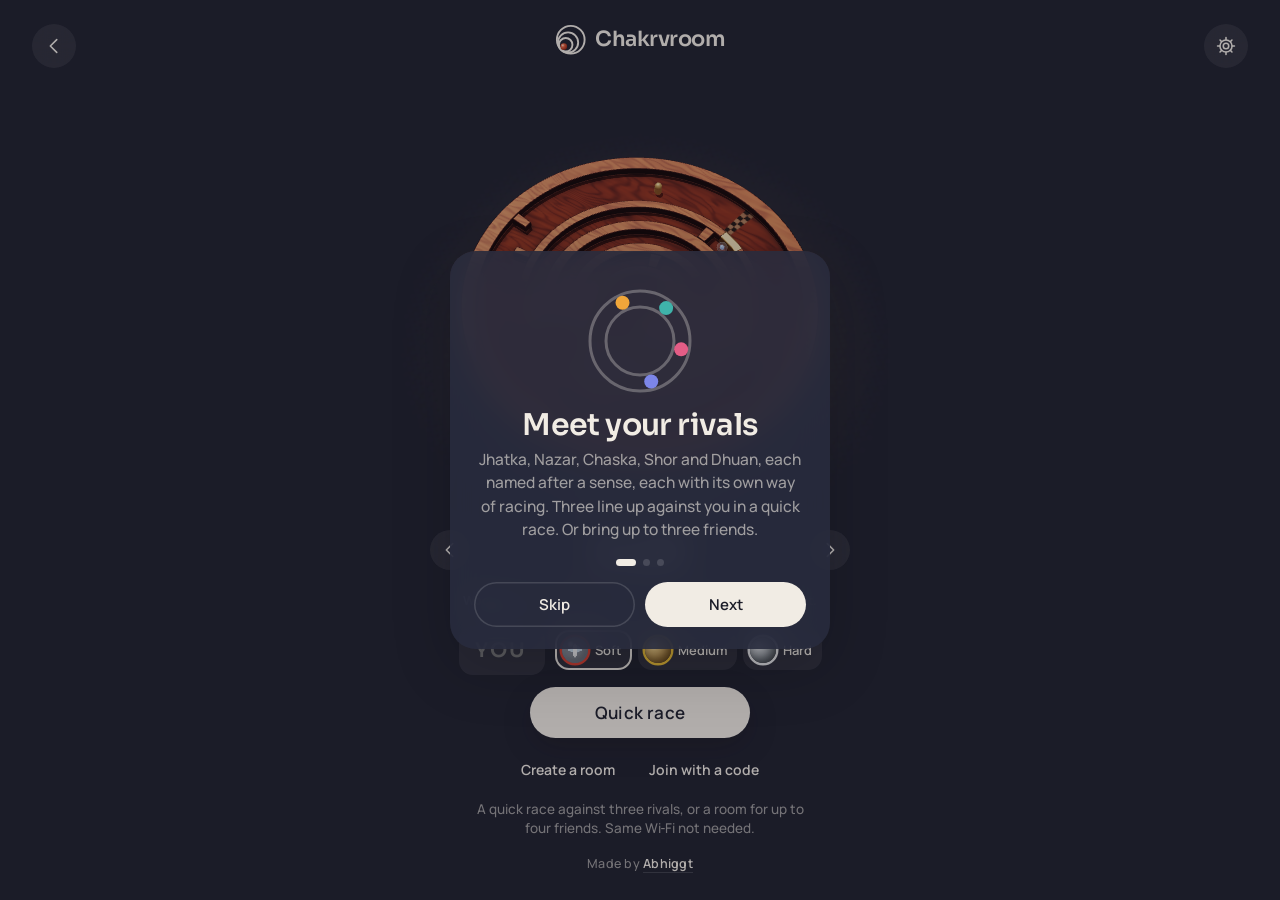
==== commit f44dceaf: "Chakrview 1.0.0, first release" ====
--- a/docs/duel.html
+++ b/docs/duel.html
@@ -3,325 +3,391 @@
 <head>
 <meta charset="utf-8">
 <meta name="viewport" content="width=device-width,initial-scale=1,maximum-scale=1,user-scalable=no,viewport-fit=cover">
-<meta name="theme-color" content="#efe6d8">
-<meta name="description" content="Chakrview — Indian art meets tactile play. Tilt a carved board and roll a ball through mazes of Warli, Madhubani, Kolam, Gond and more.">
+<title>Chakrvroom</title>
+<meta name="description" content="Marble racing on carved boards. Laps of the circuit, then the maze to the centre. Up to four players.">
+<meta name="theme-color" content="#1b1c28">
+<meta name="mobile-web-app-capable" content="yes">
 <meta name="apple-mobile-web-app-capable" content="yes">
-<meta name="mobile-web-app-capable" content="yes">
-<meta name="apple-mobile-web-app-title" content="Chakrview Duel">
-<meta name="apple-mobile-web-app-status-bar-style" content="black-translucent">
+<meta name="apple-mobile-web-app-title" content="Chakrvroom">
 <link rel="manifest" href="manifest.webmanifest">
 <link rel="apple-touch-icon" href="icons/apple-touch-icon.png">
-<link rel="icon" type="image/png" sizes="192x192" href="icons/icon-192.png">
-<link rel="icon" id="favicon" href="data:,">
-<title>Chakrview Duel</title>
+<link rel="icon" id="favicon">
 <style>
+@font-face{font-family:'Sora';font-weight:600;font-display:swap;src:url([data-uri]) format('woff2')}
+@font-face{font-family:'Manrope';font-weight:500;font-display:swap;src:url([data-uri]) format('woff2')}
+@font-face{font-family:'Manrope';font-weight:600;font-display:swap;src:url([data-uri]) format('woff2')}
+@font-face{font-family:'Manrope';font-weight:700;font-display:swap;src:url([data-uri]) format('woff2')}
+
 :root{
-  --bg:#efe6d8;--ink:#2b1d14;--mut:rgba(43,29,20,.6);--line:rgba(43,29,20,.12);
-  --card:rgba(255,250,242,.86);--saffron:#d9822b;
-  --serif:"Iowan Old Style","Palatino Linotype",Palatino,"Book Antiqua",Georgia,"Noto Serif",serif;
-  --sans:ui-sans-serif,system-ui,-apple-system,"Segoe UI",Roboto,"Helvetica Neue",sans-serif;
+  --bg:#efe6d8; --ink:#2a1d14; --mut:#7a6656; --card:rgba(255,251,245,.84); --card2:rgba(255,251,245,.62); --line:rgba(42,29,20,.12);
+  --accent:#b8432f; --on:#fbf6ee; --serif:'Sora','Manrope',system-ui,sans-serif; --sans:'Manrope',system-ui,-apple-system,'Segoe UI',Roboto,sans-serif;
+  --safe-t:env(safe-area-inset-top,0px); --safe-b:env(safe-area-inset-bottom,0px); --safe-l:env(safe-area-inset-left,0px); --safe-r:env(safe-area-inset-right,0px);
 }
 *{box-sizing:border-box;-webkit-tap-highlight-color:transparent}
-html,body{margin:0;height:100%;background:var(--bg);overflow:hidden;touch-action:none;overscroll-behavior:none;-webkit-user-select:none;user-select:none;-webkit-touch-callout:none;font-family:var(--sans);color:var(--ink)}
-button{font-family:inherit;color:inherit;-webkit-appearance:none;appearance:none}
-canvas{position:fixed;inset:0;width:100%;height:100%;display:block;outline:none}
+html,body{margin:0;height:100%;overflow:hidden;background:var(--bg);color:var(--ink);font-family:var(--sans);transition:background-color .8s,color .6s}
+body{touch-action:none;-webkit-user-select:none;user-select:none;overscroll-behavior:none;-webkit-font-smoothing:antialiased}
+canvas#c{position:fixed;inset:0;width:100%;height:100%;display:block;outline:none}
+button{font:inherit;color:inherit;cursor:pointer}
+a{color:inherit}
 .hidden{display:none!important}
-.fade{transition:opacity .4s,visibility 0s}
-.fade.off{opacity:0;visibility:hidden;pointer-events:none;transition:opacity .4s,visibility 0s .4s}
-svg.i{width:20px;height:20px;stroke:currentColor;fill:none;stroke-width:1.8;stroke-linecap:round;stroke-linejoin:round;flex:none}
-.eyebrow{font-size:10.5px;letter-spacing:.14em;text-transform:uppercase;color:var(--mut);font-weight:700}
-
-/* ---------- Home ---------- */
-#home{position:fixed;inset:0;z-index:3;pointer-events:none}
-.htop{position:absolute;top:max(16px,env(safe-area-inset-top));left:18px;right:14px;display:flex;justify-content:space-between;align-items:center}
-.logo{display:flex;align-items:center;height:48px}
-.logo .word{font-family:var(--serif);font-size:32px;letter-spacing:.01em;line-height:1;font-weight:400}
-.logo .word em{font-style:italic;color:var(--saffron)}
-.logo .ii{position:relative;display:inline-block}
-.logo .ii b{position:absolute;left:50%;top:.02em;width:.25em;height:.25em;margin-left:-.125em;border-radius:50%;background:radial-gradient(circle at 34% 30%,#fff6d6 0 12%,#e8c477 32%,#9b6f28 78%,#5a3c14);box-shadow:0 .04em .06em rgba(60,35,10,.35)}
-.hicons{display:flex;gap:8px;pointer-events:auto}
-.ib{width:44px;height:44px;border-radius:14px;border:0;background:var(--card);-webkit-backdrop-filter:blur(10px);backdrop-filter:blur(10px);display:grid;place-items:center;cursor:pointer;box-shadow:0 1px 0 rgba(255,255,255,.7) inset,0 3px 12px rgba(60,35,15,.08);transition:transform .12s}
-.ib:active{transform:scale(.93)}
-.hbot{position:absolute;left:0;right:0;bottom:max(14px,env(safe-area-inset-bottom));display:flex;flex-direction:column;align-items:center;gap:9px;padding:0 14px}
-.jcard{pointer-events:auto;width:min(460px,100%);border:0;border-radius:22px;background:var(--ink);color:#f8efe2;display:flex;align-items:stretch;gap:13px;padding:12px 12px 12px 12px;cursor:pointer;text-align:left;box-shadow:0 10px 28px rgba(43,29,20,.26);transition:transform .12s}
-.jcard:active{transform:scale(.98)}
-.jart{width:78px;border-radius:14px;flex:none;background-size:cover;background-position:center;box-shadow:inset 0 0 0 1px rgba(255,255,255,.15)}
-.jtx{flex:1;min-width:0;display:flex;flex-direction:column;gap:3px}
-.jcard .eyebrow{color:rgba(248,239,226,.6)}
-.jt{font-family:var(--serif);font-size:21px;line-height:1.15}
-.jt span{font-family:var(--sans);font-size:13px;opacity:.65}
-@media (max-width:430px){.jt span{display:none}}
-.jd{font-size:12.5px;opacity:.75;line-height:1.35;display:-webkit-box;-webkit-line-clamp:2;-webkit-box-orient:vertical;overflow:hidden}
-.prog{height:5px;border-radius:5px;background:rgba(255,255,255,.14);overflow:hidden;margin-top:5px}
-.prog b{display:block;height:100%;background:var(--saffron);border-radius:5px}
-.jm{font-size:11.5px;opacity:.7;margin-top:2px}
-.jgo{width:44px;border-radius:14px;background:var(--saffron);display:grid;place-items:center;color:#fff;flex:none}
-.tiles{display:grid;grid-template-columns:repeat(3,1fr);gap:9px;width:min(460px,100%)}
-.tile{pointer-events:auto;border:0;border-radius:18px;background:var(--card);-webkit-backdrop-filter:blur(10px);backdrop-filter:blur(10px);padding:10px 10px 9px;text-align:left;cursor:pointer;min-height:82px;display:flex;flex-direction:column;justify-content:space-between;gap:6px;box-shadow:0 1px 0 rgba(255,255,255,.7) inset,0 3px 12px rgba(60,35,15,.08);transition:transform .12s}
-.tile:active{transform:scale(.96)}
-.tile .th{display:flex;align-items:center;gap:7px}
-.tile .tart{width:26px;height:26px;border-radius:8px;background-size:cover;background-position:center;flex:none}
-.tile svg{color:var(--saffron)}
-.tile .t1{font-weight:650;font-size:14.5px}
-.tile .t2{font-size:11.5px;color:var(--mut);line-height:1.3}
-
-/* ---------- HUD ---------- */
-.hud{position:fixed;top:max(14px,env(safe-area-inset-top));left:16px;right:16px;display:flex;justify-content:space-between;align-items:flex-start;pointer-events:none;z-index:2}
-.stat{display:flex;flex-direction:column;gap:4px;padding-top:2px}
-.lvl{font-size:11.5px;letter-spacing:.14em;text-transform:uppercase;color:var(--mut);font-weight:650}
-.time{font-variant-numeric:tabular-nums;font-size:24px;font-weight:650}
-.mots{display:flex;gap:5px;margin-top:2px;color:var(--mut)}
-.mots svg{width:24px;height:24px;opacity:.45;transition:opacity .4s,color .4s}
-.mots svg.on{opacity:1;color:var(--saffron)}
-.tchip{pointer-events:auto;align-self:flex-start;margin-top:4px;border:0;border-radius:999px;background:var(--saffron);color:#fff;font:650 12.5px/1 var(--sans);padding:9px 13px;cursor:pointer;box-shadow:0 3px 12px rgba(120,60,20,.25)}
-.tchip.mute{background:var(--card);color:var(--ink);box-shadow:inset 0 0 0 1px var(--line)}
-.race{font-size:12.5px;font-weight:650;color:var(--saffron);font-variant-numeric:tabular-nums}
-.btns{display:flex;gap:8px;pointer-events:auto}
-.btn{height:44px;min-width:44px;border-radius:14px;border:0;background:var(--card);-webkit-backdrop-filter:blur(10px);backdrop-filter:blur(10px);display:flex;align-items:center;justify-content:center;gap:7px;cursor:pointer;padding:0 11px;font:600 13px/1 var(--sans);box-shadow:0 1px 0 rgba(255,255,255,.7) inset,0 2px 10px rgba(60,40,20,.08);transition:transform .12s}
-.btn:active{transform:scale(.94)}
-.hint{position:fixed;bottom:max(18px,env(safe-area-inset-bottom));left:16px;right:16px;text-align:center;font-size:12.5px;color:var(--mut);transition:opacity 1.2s;pointer-events:none;z-index:2}
-.hint.off{opacity:0}
-.toast{position:fixed;left:50%;top:24%;transform:translate(-50%,-50%);font-size:13px;letter-spacing:.14em;text-transform:uppercase;opacity:0;transition:opacity .35s;pointer-events:none;z-index:3;font-weight:650;background:var(--card);padding:10px 16px;border-radius:999px;white-space:nowrap}
-.toast.on{opacity:.94}
-.intro{position:fixed;left:50%;bottom:max(46px,calc(env(safe-area-inset-bottom) + 30px));transform:translate(-50%,0);width:min(420px,calc(100% - 28px));background:var(--card);-webkit-backdrop-filter:blur(12px);backdrop-filter:blur(12px);border-radius:20px;padding:14px 16px;z-index:3;box-shadow:0 8px 26px rgba(43,29,20,.14);display:flex;gap:13px;align-items:flex-start;pointer-events:none;transition:opacity .6s,transform .6s}
-.intro.off{opacity:0;transform:translate(-50%,16px)}
-.intro .iart{width:52px;height:52px;border-radius:12px;background-size:cover;flex:none}
-.intro .it{font-family:var(--serif);font-size:18px}
-.intro .id{font-size:12.5px;color:var(--mut);line-height:1.4;margin-top:2px}
-.intro .inew{font-size:12.5px;margin-top:7px;line-height:1.4}
-.intro .inew b{color:var(--saffron)}
-
-/* ---------- Sheets ---------- */
-.scrim{position:fixed;inset:0;z-index:5;background:rgba(43,29,20,.12)}
-.sheet{position:fixed;z-index:6;left:50%;bottom:0;width:min(560px,100%);transform:translate(-50%,0);max-height:66vh;max-height:66dvh;overflow-y:auto;-webkit-overflow-scrolling:touch;touch-action:pan-y;overscroll-behavior:contain;
-  background:rgba(250,245,237,.97);-webkit-backdrop-filter:blur(16px);backdrop-filter:blur(16px);border-radius:24px 24px 0 0;padding:10px 18px calc(20px + env(safe-area-inset-bottom));box-shadow:0 -12px 40px rgba(43,29,20,.16);transition:transform .45s cubic-bezier(.2,.8,.2,1)}
-.sheet.off{transform:translate(-50%,105%);pointer-events:none}
-.sheet::before{content:"";display:block;width:40px;height:4px;border-radius:4px;background:var(--line);margin:0 auto 12px}
-.sh{display:flex;align-items:center;justify-content:space-between;margin-bottom:12px}
-.sh h3{margin:0;font-family:var(--serif);font-weight:400;font-size:23px}
-.x{width:40px;height:40px;border-radius:12px;border:0;background:rgba(43,29,20,.06);display:grid;place-items:center;cursor:pointer}
-.world{margin:0 0 16px}
-.wh{display:flex;justify-content:space-between;align-items:center;font-size:13.5px;font-weight:650;margin-bottom:8px}
-.wh span{display:flex;align-items:center;gap:8px}
-.wh svg{width:17px;height:17px;stroke:currentColor;fill:none;stroke-width:1.8}
-.wh em{font-style:normal;color:var(--mut);font-weight:500;font-size:12px}
-.dots{display:grid;grid-template-columns:repeat(auto-fill,minmax(58px,1fr));gap:8px}
-.dot{height:70px;border-radius:14px;border:0;cursor:pointer;background-size:cover;background-position:center;position:relative;overflow:hidden;padding:0;box-shadow:inset 0 0 0 1px var(--line)}
-.dot::after{content:"";position:absolute;inset:0;background:linear-gradient(180deg,rgba(0,0,0,0) 30%,rgba(20,12,6,.72))}
-.dot .n{position:absolute;left:7px;bottom:20px;z-index:1;color:#fff;font:700 15px/1 var(--sans)}
-.dot .m{position:absolute;left:7px;bottom:6px;z-index:1;color:rgba(255,255,255,.85);font:600 10.5px/1 var(--sans);font-variant-numeric:tabular-nums}
-.dot .ok{position:absolute;right:6px;top:6px;z-index:1;width:16px;height:16px;border-radius:50%;background:var(--saffron);display:grid;place-items:center}
-.dot .ok svg{width:10px;height:10px;stroke:#fff;fill:none;stroke-width:3}
-.dot.lock{filter:grayscale(1);opacity:.35;cursor:default}
-.dot.next{box-shadow:0 0 0 2.5px var(--saffron)}
-.tabs{display:flex;background:rgba(43,29,20,.07);border-radius:12px;padding:3px;gap:2px;margin-bottom:14px}
-.tabs button,.seg button{flex:1;border:0;background:transparent;padding:10px 6px;border-radius:9px;font:600 13px/1 var(--sans);cursor:pointer;display:flex;gap:6px;align-items:center;justify-content:center}
-.tabs button.on,.seg button.on{background:#fff;box-shadow:0 1px 4px rgba(60,40,20,.12)}
-.seg{display:flex;background:rgba(43,29,20,.07);border-radius:12px;padding:3px;gap:2px}
-.grid{display:grid;grid-template-columns:repeat(3,1fr);gap:10px}
-@media (min-width:480px){.grid{grid-template-columns:repeat(4,1fr)}}
-.opt{border:0;background:rgba(255,255,255,.6);border-radius:16px;padding:12px 6px 10px;cursor:pointer;display:flex;flex-direction:column;align-items:center;gap:7px;box-shadow:0 0 0 1px var(--line) inset;transition:box-shadow .2s,background .2s;position:relative}
-.opt.on{background:#fff;box-shadow:0 0 0 2px var(--ink) inset}
-.opt.lock{cursor:default}
-.opt.lock .sw{filter:grayscale(.9) brightness(1.1);opacity:.4}
-.opt .lk{position:absolute;top:7px;right:7px;font-size:10px;font-weight:650;color:var(--mut);display:flex;align-items:center;gap:3px}
-.opt .lk svg{width:11px;height:11px}
-.sw{width:50px;height:50px;border-radius:50%;box-shadow:0 3px 8px rgba(40,25,10,.28);background-size:cover;background-position:center}
-.sw.sq{border-radius:13px}
-.on1{font-size:13px;font-weight:650}
-.on2{font-size:10.5px;color:var(--mut);text-align:center;line-height:1.25;min-height:2.5em}
-.detail{margin-top:14px;padding:12px 14px;border-radius:16px;background:rgba(43,29,20,.045)}
-.stats{display:grid;grid-template-columns:62px 1fr;gap:6px 12px;font-size:12px;color:var(--mut);align-items:center}
-.bar{height:6px;border-radius:6px;background:rgba(43,29,20,.09);overflow:hidden}
-.bar b{display:block;height:100%;background:var(--saffron);border-radius:6px;transition:width .3s}
-.desc{font-size:13px;color:var(--mut);margin-top:10px;line-height:1.5}
-.desc b{color:var(--ink);font-weight:650}
-.shapes{display:grid;grid-template-columns:repeat(3,1fr);gap:10px}
-.shape{border:0;border-radius:18px;background:rgba(255,255,255,.65);box-shadow:0 0 0 1px var(--line) inset;padding:18px 8px 14px;cursor:pointer;display:flex;flex-direction:column;align-items:center;gap:10px;font-weight:650;font-size:14px}
-.shape svg{width:46px;height:46px;stroke:var(--ink);fill:none;stroke-width:1.6}
-.shape:active{transform:scale(.96)}
-.setrow{display:flex;justify-content:space-between;align-items:center;padding:13px 0;border-bottom:1px solid var(--line);gap:14px;font-size:14.5px}
-.setrow:last-of-type{border-bottom:0}
-.setrow .seg{min-width:170px}
-.tog{width:50px;height:30px;border-radius:30px;border:0;background:rgba(43,29,20,.18);position:relative;cursor:pointer;flex:none;transition:background .2s}
-.tog::after{content:"";position:absolute;left:3px;top:3px;width:24px;height:24px;border-radius:50%;background:#fff;transition:transform .2s;box-shadow:0 1px 3px rgba(0,0,0,.2)}
-.tog.on{background:var(--ink)}.tog.on::after{transform:translateX(20px)}
-input[type=range]{width:150px;accent-color:var(--saffron)}
-.small{font-size:12px;color:var(--mut);margin-top:12px;line-height:1.5}
-/* bet */
-.kd{width:18px;height:18px;flex:none;vertical-align:-4px}
-.betl{font-size:12.5px;font-weight:650;color:var(--saffron);font-variant-numeric:tabular-nums}
-.time.over{color:#b8402b}
-.bm{display:flex;gap:12px;align-items:center;margin-bottom:12px}
-.bm .bart{width:54px;height:54px;border-radius:14px;background-size:cover;flex:none}
-.bm .bt{font-family:var(--serif);font-size:18px}
-.bm .bd{font-size:12.5px;color:var(--mut);line-height:1.4;margin-top:2px}
-.bm .btnrow{margin-left:auto;background:rgba(43,29,20,.07);color:var(--ink);flex:none}
-.bpick{display:flex;align-items:center;justify-content:center;gap:20px;margin:4px 0 2px}
-.pm{width:54px;height:54px;border-radius:17px;border:0;background:rgba(43,29,20,.07);font:500 28px/1 var(--sans);cursor:pointer}
-.pm:active{transform:scale(.94)}
-.bnum{font:650 50px/1 var(--sans);font-variant-numeric:tabular-nums;text-align:center;min-width:140px}
-.bodds{text-align:center;color:var(--saffron);font-weight:700;font-size:14px;margin-top:5px}
-#bRange{width:100%;margin:10px 0 2px}
-.bhint{font-size:12.5px;color:var(--mut);text-align:center;margin:4px 0 14px}
-.brow{display:flex;justify-content:space-between;align-items:center;gap:12px;margin-bottom:14px;font-size:14px}
-.brow .seg{min-width:190px}
-.purse{display:flex;align-items:center;gap:6px;font-size:13.5px;color:var(--mut)}
-.purse b{color:var(--ink)}
-#bGo{width:100%}
-/* gallery */
-.gsum{font-size:13px;color:var(--mut);margin:-4px 0 12px}
-.gal{display:grid;grid-template-columns:1fr 1fr;gap:10px}
-@media (min-width:480px){.gal{grid-template-columns:repeat(3,1fr)}}
-.gcard{border:0;background:rgba(255,255,255,.62);border-radius:16px;padding:9px;text-align:left;box-shadow:inset 0 0 0 1px var(--line);cursor:pointer;display:flex;flex-direction:column;gap:5px}
-.gcard .gimg{aspect-ratio:1/1;border-radius:11px;background-size:cover;background-position:center;position:relative;transition:filter .4s}
-.gcard .gb{position:absolute;top:6px;right:6px;background:var(--saffron);color:#fff;font:700 10px/1 var(--sans);padding:4px 7px;border-radius:999px;letter-spacing:.04em}
-.gcard .gn{font-family:var(--serif);font-size:16px;line-height:1.1;margin-top:2px}
-.gcard .go2{font-size:11px;color:var(--mut)}
-.gcard .gbar{height:4px;border-radius:4px;background:rgba(43,29,20,.09);overflow:hidden}
-.gcard .gbar b{display:block;height:100%;background:var(--saffron)}
-.gcard .gst{display:none;font-size:12.5px;color:var(--mut);line-height:1.5}
-.gcard.open{grid-column:1/-1;flex-direction:row;flex-wrap:wrap;gap:10px}
-.gcard.open .gimg{width:120px;flex:none}
-.gcard.open .gtx{flex:1;min-width:150px;display:flex;flex-direction:column;gap:5px}
-.gcard.open .gst{display:block}
-.gcard.lock{cursor:default}
-.gcard.lock .gimg{filter:grayscale(1) blur(2px)!important;opacity:.35}
-.buy{margin-top:10px;border:0;background:var(--ink);color:#f8efe2;font:650 13px/1 var(--sans);padding:11px 16px;border-radius:999px;cursor:pointer;display:inline-flex;gap:7px;align-items:center}
-.ib.inst{width:auto;padding:0 13px;gap:7px;display:flex;font:650 13px/1 var(--sans);background:var(--ink);color:#f8efe2}
-.ib.inst.hidden{display:none}
-@media (max-width:430px){.ib.inst{width:44px;padding:0;justify-content:center}.ib.inst span{display:none}.logo .word{font-size:27px}}
-.btnrow{border:0;background:var(--ink);color:#f8efe2;font:650 13px/1 var(--sans);padding:11px 16px;border-radius:999px;cursor:pointer}
-.steps{display:flex;flex-direction:column;gap:12px;margin-top:4px}
-.step{display:flex;gap:12px;align-items:center;font-size:14px;line-height:1.4}
-.step .n{width:30px;height:30px;border-radius:50%;background:rgba(217,130,43,.14);color:var(--saffron);display:grid;place-items:center;font-weight:700;flex:none}
-.step svg{width:18px;height:18px;vertical-align:-3px;stroke:var(--ink);fill:none;stroke-width:1.8;stroke-linecap:round;stroke-linejoin:round}
-.how{display:flex;flex-direction:column;gap:12px}
-.hrow{display:flex;gap:13px;align-items:flex-start}
-.hrow .hi{width:42px;height:42px;border-radius:13px;background:rgba(217,130,43,.12);color:var(--saffron);display:grid;place-items:center;flex:none}
-.hrow b{display:block;font-size:14.5px;margin-bottom:2px}
-.hrow span{font-size:13px;color:var(--mut);line-height:1.45}
-.legend{display:grid;grid-template-columns:1fr 1fr;gap:8px;margin-top:14px}
-.lg{display:flex;align-items:center;gap:9px;font-size:12.5px;color:var(--mut);background:rgba(43,29,20,.045);border-radius:12px;padding:8px 10px}
-.lg i{width:20px;height:20px;border-radius:50%;flex:none}
-
-/* ---------- Results ---------- */
-.overlay{position:fixed;inset:0;display:grid;place-items:center;background:rgba(239,230,216,.55);-webkit-backdrop-filter:blur(6px);backdrop-filter:blur(6px);z-index:7}
-.ocard{text-align:center;padding:26px 22px;width:min(380px,92vw)}
-.ocard .eyebrow{margin-bottom:6px}
-.ocard h2{font-family:var(--serif);font-weight:400;margin:0 0 12px;font-size:25px}
-.big{font-size:48px;font-weight:650;font-variant-numeric:tabular-nums;margin:0 0 8px;letter-spacing:-.01em}
-.wm{display:flex;justify-content:center;margin:0 0 10px}
-.wm:empty{display:none}
-.chal{margin-top:14px;border:0;background:transparent;color:var(--saffron);font:650 14px/1 var(--sans);cursor:pointer;display:inline-flex;align-items:center;gap:7px;padding:8px 10px}
-.chal svg{width:20px;height:20px;stroke:currentColor;fill:none;stroke-width:1.8}
-.chal.hidden{display:none}
-.sub{color:var(--mut);font-size:14.5px;margin:0 0 20px;line-height:1.5}
-.unl{display:inline-flex;align-items:center;gap:8px;background:#fff;border-radius:999px;padding:7px 14px 7px 8px;font-size:13px;font-weight:600;margin:0 0 16px;box-shadow:0 2px 10px rgba(60,40,20,.1)}
-.unl .sw{width:22px;height:22px;box-shadow:none}
-.row{display:flex;gap:10px;justify-content:center;flex-wrap:wrap}
-.play{border:0;background:var(--ink);color:#f8efe2;font:650 15px/1 var(--sans);padding:15px 26px;border-radius:999px;cursor:pointer;transition:transform .12s}
-.play.ghost{background:transparent;color:var(--ink);box-shadow:inset 0 0 0 1.5px rgba(43,29,20,.28)}
-.play:active{transform:scale(.96)}
-.err{position:fixed;inset:0;display:grid;place-items:center;text-align:center;padding:24px}
-
-/* ---------- Duel ---------- */
-.badge{font:700 11px/1 var(--sans);letter-spacing:.16em;text-transform:uppercase;background:var(--ink);color:#f8efe2;padding:6px 9px;border-radius:999px;margin-left:10px}
-.dcard{pointer-events:auto;width:min(460px,100%);background:var(--card);-webkit-backdrop-filter:blur(12px);backdrop-filter:blur(12px);border-radius:22px;padding:14px;box-shadow:0 10px 28px rgba(43,29,20,.16);display:flex;flex-direction:column;gap:12px}
-.balls{display:flex;gap:9px;overflow-x:auto;padding:3px;scrollbar-width:none}
-.balls::-webkit-scrollbar{display:none}
-.balls button{width:40px;height:40px;border-radius:50%;border:0;flex:none;cursor:pointer;box-shadow:inset 0 0 0 1px rgba(0,0,0,.12)}
-.balls button.on{box-shadow:0 0 0 2.5px var(--bg),0 0 0 4.5px var(--saffron)}
-.drow{display:flex;gap:8px}
-.drow .play{flex:1;padding:15px 10px}
-.code{font:700 46px/1 var(--sans);letter-spacing:.2em;text-align:center;font-variant-numeric:tabular-nums;padding-left:.2em}
-.dstat{font-size:13px;color:var(--mut);text-align:center;min-height:18px;line-height:1.4}
-.dstat b{color:var(--ink)}
-.cin{display:flex;gap:8px}
-.cin input{flex:1;min-width:0;font:700 26px/1 var(--sans);letter-spacing:.3em;text-align:center;text-transform:uppercase;border:0;border-radius:16px;padding:12px;background:rgba(43,29,20,.07);color:var(--ink);outline:none;-webkit-user-select:text;user-select:text}
-.cin input:focus{box-shadow:inset 0 0 0 2px var(--saffron)}
-.vs{display:flex;align-items:center;justify-content:center;gap:12px;font-size:13px;font-weight:650}
-.vs .sw{width:30px;height:30px;border-radius:50%;box-shadow:inset 0 0 0 1px rgba(0,0,0,.12)}
-.score{font-size:13px;font-weight:700;color:var(--saffron);font-variant-numeric:tabular-nums}
-.count{position:fixed;inset:0;display:grid;place-items:center;font:400 128px/1 var(--serif);color:var(--ink);pointer-events:none;z-index:4;opacity:0;transition:opacity .15s,transform .3s;text-shadow:0 4px 30px rgba(255,250,240,.9)}
-.count.on{opacity:.92}
-.chal{margin-top:0}
-a.ib{color:var(--ink);text-decoration:none}
-.ocard .pips{display:flex;justify-content:center;gap:7px;margin:0 0 14px}
-.ocard .pips i{width:10px;height:10px;border-radius:50%;background:rgba(43,29,20,.15)}
-.ocard .pips i.me{background:var(--saffron)}
-.ocard .pips i.them{background:var(--ink)}
+.fade{transition:opacity .45s ease,transform .45s ease}
+.off,.off *{pointer-events:none!important}
+.off{opacity:0}
+.err{padding:40px;font:18px/1.5 var(--sans)}
+
+/* badge logo */
+.badge{display:block;color:var(--ink);line-height:0}
+.badge svg{display:block}
+
+/* icon buttons */
+.ib{width:44px;height:44px;border-radius:50%;border:0;background:var(--card2);display:grid;place-items:center;-webkit-backdrop-filter:blur(10px);backdrop-filter:blur(10px)}
+.ib svg,.i{width:22px;height:22px;stroke:currentColor;fill:none;stroke-width:1.7;stroke-linecap:round;stroke-linejoin:round}
+.ib:active,.btn:active,.go:active,.pill:active{transform:scale(.96)}
+
+/* home */
+#home{position:fixed;inset:0;pointer-events:none;display:flex;flex-direction:column;justify-content:space-between;padding:calc(14px + var(--safe-t)) calc(16px + var(--safe-r)) calc(10px + var(--safe-b)) calc(16px + var(--safe-l));z-index:2}
+#home>*{pointer-events:auto}
+.htop{display:flex;align-items:flex-start;justify-content:space-between}
+.hbot{display:flex;flex-direction:column;align-items:center;gap:14px;width:100%}
+.panel{width:min(420px,100%);display:flex;flex-direction:column;align-items:center;text-align:center;gap:6px}
+.eyebrow{display:inline-flex;align-items:center;gap:8px;font:600 12px/1 var(--sans);letter-spacing:.16em;text-transform:uppercase;color:var(--mut)}
+.eyebrow .gl{width:20px;height:20px;color:var(--accent)}
+.title{font:600 38px/1.08 var(--serif);letter-spacing:-.025em;margin:2px 0 0}
+.pips{display:flex;gap:7px;margin:6px 0 10px}
+.pips i{width:8px;height:8px;border-radius:50%;background:var(--line);transition:background .4s}
+.pips i.done{background:var(--ink)}
+.pips i.cur{background:var(--accent);box-shadow:0 0 0 3px color-mix(in srgb,var(--accent) 22%,transparent)}
+.go{border:0;border-radius:999px;background:var(--ink);color:var(--bg);font:600 17px/1 var(--sans);letter-spacing:.02em;padding:17px 34px;min-width:220px;display:inline-flex;align-items:center;justify-content:center;gap:10px;box-shadow:0 10px 30px rgba(20,10,4,.18)}
+.go svg{width:18px;height:18px;stroke:currentColor;fill:none;stroke-width:2.2;stroke-linecap:round;stroke-linejoin:round}
+.links{display:flex;gap:6px;margin-top:8px;flex-wrap:wrap;justify-content:center}
+.pill{border:0;background:transparent;font:600 14px/1 var(--sans);padding:11px 14px;border-radius:999px;display:inline-flex;align-items:center;gap:8px;text-decoration:none;color:var(--ink)}
+.pill:hover{background:var(--card2)}
+.pill svg{width:18px;height:18px;stroke:currentColor;fill:none;stroke-width:1.7;stroke-linecap:round;stroke-linejoin:round}
+.sw{width:18px;height:18px;border-radius:50%;display:inline-block;box-shadow:inset 0 0 0 1px rgba(0,0,0,.12)}
+.credit{font:500 12.5px/1 var(--sans);color:var(--mut);letter-spacing:.02em;padding:6px}
+.credit a{color:var(--ink);text-decoration:none;font-weight:600;border-bottom:1px solid var(--line)}
+
+/* hud: pause top-left, time and level top-centre, view top-right; music and tilt/drag at the bottom, under the thumbs */
+.hud{position:fixed;inset:0;pointer-events:none;z-index:3}
+.hud .hl,.hud .hc,.hud .hr,.hud .hb>*{pointer-events:auto}
+.hud .hl{position:absolute;left:calc(12px + var(--safe-l));top:calc(12px + var(--safe-t))}
+.hud .hr{position:absolute;right:calc(12px + var(--safe-r));top:calc(12px + var(--safe-t))}
+.hud .hc{position:absolute;left:50%;top:calc(10px + var(--safe-t));transform:translateX(-50%);display:flex;flex-direction:column;align-items:center;gap:4px;max-width:calc(100vw - 200px);pointer-events:none}
+.hud .hc .tchip{pointer-events:auto;margin-top:6px;white-space:nowrap}
+.hud .hb{position:absolute;left:calc(14px + var(--safe-l));right:calc(14px + var(--safe-r));bottom:calc(16px + var(--safe-b));display:flex;justify-content:space-between;pointer-events:none}
+.stat{display:flex;flex-direction:column;gap:6px;align-items:flex-start}
+.lvl{display:inline-flex;align-items:center;gap:7px;font:600 11.5px/1 var(--sans);letter-spacing:.14em;text-transform:uppercase;color:var(--mut);white-space:nowrap;overflow:hidden;text-overflow:ellipsis;max-width:100%}
+.lvl .gl{width:16px;height:16px;color:var(--accent);flex:none}
+.time{font:600 26px/1 var(--sans);font-variant-numeric:tabular-nums;letter-spacing:.01em}
+.time.low{color:var(--accent)}
+.btns{display:flex;gap:8px}
+.btn{height:44px;min-width:44px;border:0;border-radius:999px;background:var(--card);-webkit-backdrop-filter:blur(10px);backdrop-filter:blur(10px);display:inline-flex;align-items:center;justify-content:center;gap:7px;padding:0 12px;font:600 13.5px/1 var(--sans)}
+.btn.sq{padding:0;width:44px}
+.tchip{border:0;border-radius:999px;background:var(--accent);color:#fff;font:600 13px/1 var(--sans);padding:10px 14px;box-shadow:0 4px 14px rgba(0,0,0,.18)}
+.limitbar{position:fixed;left:0;right:0;top:0;height:3px;z-index:4;pointer-events:none}
+.limitbar i{display:block;height:100%;background:var(--accent);transform-origin:left;transition:transform .25s linear}
+
+/* thumb pad */
+#thumb{position:fixed;left:0;top:0;width:0;height:0;pointer-events:none;z-index:2;opacity:0;transition:opacity .2s}
+#thumb.on{opacity:1}
+#thumb::before{content:'';position:absolute;left:-46px;top:-46px;width:92px;height:92px;border-radius:50%;border:1.5px solid var(--ink);opacity:.18}
+#thumb i{position:absolute;left:-17px;top:-17px;width:34px;height:34px;border-radius:50%;background:var(--ink);opacity:.22}
+
+/* hint & toast */
+.hint{position:fixed;left:50%;bottom:calc(76px + var(--safe-b));transform:translateX(-50%);max-width:min(92vw,440px);text-align:center;background:var(--card);-webkit-backdrop-filter:blur(12px);backdrop-filter:blur(12px);padding:12px 18px;border-radius:16px;font:500 15px/1.35 var(--sans);z-index:5;transition:opacity .4s,transform .4s}
+.hint.off{transform:translate(-50%,8px)}
+.toast{position:fixed;left:50%;top:calc(92px + var(--safe-t));transform:translate(-50%,-6px);font:600 12px/1 var(--sans);letter-spacing:.16em;text-transform:uppercase;background:var(--ink);color:var(--bg);padding:10px 14px;border-radius:999px;opacity:0;transition:opacity .3s,transform .3s;pointer-events:none;z-index:6;white-space:nowrap}
+.toast.on{opacity:1;transform:translate(-50%,0)}
+
+/* sheets */
+.scrim{position:fixed;inset:0;background:rgba(15,10,6,.28);z-index:7}
+.sheet{position:fixed;left:50%;bottom:0;transform:translate(-50%,0);width:min(560px,100%);max-height:86vh;overflow:auto;background:var(--bg);border-radius:24px 24px 0 0;padding:18px 20px calc(22px + var(--safe-b));z-index:8;box-shadow:0 -10px 40px rgba(0,0,0,.18);transition:transform .38s cubic-bezier(.2,.8,.2,1),opacity .3s;touch-action:pan-y;-webkit-user-select:none}
+.sheet.off{transform:translate(-50%,104%);opacity:1;box-shadow:none;visibility:hidden;transition:transform .3s,visibility 0s .3s}
+.sh{display:flex;align-items:center;justify-content:space-between;margin-bottom:10px}
+.sh h3{margin:0;font:600 26px/1.1 var(--serif);letter-spacing:-.02em}
+.x{width:40px;height:40px;border-radius:50%;border:0;background:var(--card2);display:grid;place-items:center}
+.row{display:flex;align-items:center;justify-content:space-between;gap:12px;padding:13px 0;border-top:1px solid var(--line);font:500 15.5px/1.3 var(--sans)}
+.row small{display:block;color:var(--mut);font-size:12.5px;margin-top:3px;max-width:290px}
+.seg{display:inline-flex;background:var(--card2);border-radius:999px;padding:3px;gap:2px;flex:none}
+.seg button{border:0;background:transparent;border-radius:999px;padding:9px 13px;font:600 13px/1 var(--sans);color:var(--mut)}
+.seg button.on{background:var(--ink);color:var(--bg)}
+.tog{width:50px;height:30px;border-radius:999px;border:0;background:var(--line);position:relative;flex:none;transition:background .2s}
+.tog::after{content:'';position:absolute;left:3px;top:3px;width:24px;height:24px;border-radius:50%;background:#fff;box-shadow:0 1px 3px rgba(0,0,0,.25);transition:transform .2s}
+.tog.on{background:var(--ink)}
+.tog.on::after{transform:translateX(20px)}
+input[type=range]{width:150px;accent-color:var(--ink)}
+.small{color:var(--mut);font-size:13px;line-height:1.45}
+.btnrow{border:0;border-radius:999px;background:var(--ink);color:var(--bg);font:600 13px/1 var(--sans);padding:10px 14px;flex:none}
+
+/* overlay card */
+.overlay{position:fixed;inset:0;display:grid;place-items:center;z-index:6;padding:20px;background:color-mix(in srgb,var(--bg) 30%,transparent)}
+.ocard{width:min(380px,100%);background:var(--card);-webkit-backdrop-filter:blur(16px);backdrop-filter:blur(16px);border-radius:26px;padding:28px 24px 22px;text-align:center;box-shadow:0 20px 60px rgba(0,0,0,.18)}
+.ocard h2{font:600 34px/1.1 var(--serif);letter-spacing:-.02em;margin:8px 0 4px}
+.ocard .sub{color:var(--mut);font-size:15px;margin:6px 0 18px;line-height:1.45}
+.ocard .glyph{width:84px;height:84px;margin:4px auto 0;color:var(--accent)}
+.orow{display:flex;gap:10px;justify-content:center}
+.orow button{flex:1;border:0;border-radius:999px;padding:15px 14px;font:600 15px/1 var(--sans);background:var(--ink);color:var(--bg)}
+.orow button.ghost{background:transparent;box-shadow:inset 0 0 0 1.5px var(--line);color:var(--ink)}
+@media (min-width:900px) and (min-height:560px){
+  .title{font-size:48px}
+  #home{padding:24px 32px}
+}
+@media (max-width:370px){ .vseg button{width:34px;height:34px} .btn.sq{width:40px;height:40px;min-width:40px} .vseg{height:40px} .lvl{letter-spacing:.08em} .hud .hc{max-width:calc(100vw - 170px)} }
+@media (max-height:640px){ .title{font-size:32px} .go{padding:14px 28px} .pips{margin:4px 0 6px} }
+/* view switch: two quiet icons, the active one softly lit */
+.vseg{display:inline-flex;background:var(--card);-webkit-backdrop-filter:blur(10px);backdrop-filter:blur(10px);border-radius:999px;padding:3px;gap:1px;height:44px;align-items:center}
+.vseg button{width:38px;height:38px;border:0;border-radius:50%;background:transparent;display:grid;place-items:center;padding:0;color:var(--mut);opacity:.75;transition:background .25s,color .25s,opacity .25s}
+.vseg button .i{width:19px;height:19px;stroke-width:1.5}
+.vseg button.on{background:color-mix(in srgb,var(--ink) 11%,transparent);color:var(--ink);opacity:1}
+#bMus .slash{opacity:0;transition:opacity .2s}
+#bMus.mute .slash{opacity:1}
+#bMus.mute{color:var(--mut)}
+#bCtl .ico-drag{display:none}
+#bCtl.drag .ico-drag{display:block}
+#bCtl.drag .ico-tilt{display:none}
+.btns{gap:6px}
+.notes h4{margin:14px 0 6px;font:600 15px/1.2 var(--sans)}
+.notes h4 small{font-weight:500;color:var(--mut);margin-left:6px}
+.notes ul{margin:0;padding-left:18px;color:var(--ink);font:500 14.5px/1.5 var(--sans)}
+.notes li{margin:3px 0}
+/* timer with the flow petal */
+.trow{display:inline-flex;align-items:center;gap:8px}
+.petal{width:18px;height:18px;color:var(--accent);transition:opacity .5s,transform .5s}
+.petal.gone{opacity:.28;transform:scale(.8)}
+.petal svg{width:100%;height:100%;display:block}
+/* pause */
+.qrow{display:flex;justify-content:center;gap:12px;margin:4px 0 18px}
+.qt{width:58px;border:0;background:transparent;display:flex;flex-direction:column;align-items:center;gap:6px;font:600 11px/1 var(--sans);letter-spacing:.06em;color:var(--mut);padding:0}
+.qt span{width:50px;height:50px;border-radius:50%;display:grid;place-items:center;background:var(--card2);box-shadow:inset 0 0 0 1.5px var(--line);color:var(--ink);transition:background .2s}
+.qt.on span{background:var(--ink);color:var(--bg);box-shadow:none}
+.qt svg{width:22px;height:22px;stroke:currentColor;fill:none;stroke-width:1.7;stroke-linecap:round;stroke-linejoin:round}
+.ocol{display:flex;flex-direction:column;gap:10px}
+.ocol .orow button{padding:14px 10px;font-size:14.5px}
+.go.wide{width:100%;min-width:0}
+/* tutorial */
+.tut .art{width:150px;height:120px;margin:2px auto 4px;color:var(--ink)}
+.tut .art svg{width:100%;height:100%;display:block;overflow:visible}
+.tut h2{font-size:30px}
+.tut p{color:var(--mut);font-size:15.5px;line-height:1.5;margin:6px 4px 18px;min-height:70px}
+.dots{display:flex;justify-content:center;gap:7px;margin:0 0 16px}
+.dots i{width:7px;height:7px;border-radius:50%;background:var(--line);transition:background .3s,width .3s}
+.dots i.on{background:var(--ink);width:20px;border-radius:4px}
+@keyframes tiltA{0%,100%{transform:rotate(-12deg)}50%{transform:rotate(12deg)}}
+@keyframes rollA{0%,100%{transform:translateX(-18px)}50%{transform:translateX(18px)}}
+@keyframes glowA{0%,100%{opacity:.25}50%{opacity:.7}}
+.tut .tilt{transform-origin:75px 70px;animation:tiltA 3s ease-in-out infinite}
+.tut .roll{animation:rollA 3s ease-in-out infinite}
+.tut .glow{animation:glowA 2.4s ease-in-out infinite}
+/* chapter title when a chakra begins */
+.chapter{position:fixed;inset:0;display:grid;place-items:center;z-index:5;pointer-events:none;text-align:center;padding:24px}
+.chapter div{transition:opacity .9s ease,transform .9s ease;background:var(--card);-webkit-backdrop-filter:blur(14px);backdrop-filter:blur(14px);padding:22px 28px 24px;border-radius:26px;box-shadow:0 16px 50px rgba(0,0,0,.14)}
+.chapter.off div{transform:translateY(10px)}
+.chapter b{display:block;font:600 52px/1 var(--serif);letter-spacing:-.03em;color:var(--ink)}
+.chapter .cg{display:block;width:84px;height:84px;margin:0 auto}
+.chapter .cg svg{width:100%;height:100%}
+.chapter span{display:block;margin-top:12px;font:500 16px/1.45 var(--sans);color:var(--ink);opacity:.75;max-width:320px}
+.chapter small{display:block;margin-bottom:12px;font:600 12px/1 var(--sans);letter-spacing:.16em;text-transform:uppercase;color:var(--mut)}
+/* settings groups */
+.grp{font:600 11px/1 var(--sans);letter-spacing:.16em;text-transform:uppercase;color:var(--mut);padding:18px 0 8px}
+.btnrow.ghost{background:transparent;color:var(--ink);box-shadow:inset 0 0 0 1.5px var(--line)}
+.btnrow.warn{background:var(--accent);color:#fff}
+.stats{display:flex;justify-content:center;gap:18px;margin:-6px 0 18px;font:600 13px/1 var(--sans);color:var(--mut);font-variant-numeric:tabular-nums}
+.stats b{display:block;font:600 22px/1 var(--sans);color:var(--ink);margin-top:6px;letter-spacing:.01em}
+.stats .pt{color:var(--accent)}
+.gem{display:inline-block;line-height:0}
+.gem svg{display:block}
+.logo{display:inline-flex;align-items:center;gap:.42em;color:var(--ink);font:600 1em/1 var(--serif);letter-spacing:-.025em;text-decoration:none;white-space:nowrap}
+.logo svg{width:1.5em;height:1.5em;flex:none}
+.mark{display:block;color:var(--ink)}
+.mark svg{display:block;width:100%;height:100%}
+
+/* ---------- Chakrvroom: night-race palette ---------- */
+:root{--bg:#1b1c28;--ink:#f1ece4;--mut:rgba(241,236,228,.6);--card:rgba(40,44,62,.88);--card2:rgba(255,255,255,.08);--line:rgba(255,255,255,.14);--accent:#e5553a}
+.trk{display:flex;align-items:center;gap:10px;width:100%;justify-content:center}
+.trk .ib{width:40px;height:40px;flex:none}
+.trk .tt{min-width:0;flex:1;text-align:center}
+.trk .title{font-size:30px}
+.turf{font:600 12.5px/1.35 var(--sans);color:var(--mut);margin:2px 0 8px}
+.turf b{color:var(--ink);font-weight:700}
+.me{display:flex;gap:10px;align-items:center;width:100%;justify-content:center;margin:2px 0 6px}
+.tag{width:86px;border:0;border-radius:14px;background:var(--card2);color:var(--ink);font:600 20px/1 var(--serif);letter-spacing:.14em;text-align:center;text-transform:uppercase;padding:12px 6px;outline:none;-webkit-user-select:text;user-select:text}
+.tag:focus{box-shadow:inset 0 0 0 2px var(--accent)}
+.chips{display:flex;gap:6px}
+.chip{border:0;border-radius:14px;background:var(--card2);padding:7px 10px 7px 7px;display:flex;align-items:center;gap:7px;font:600 13px/1 var(--sans);color:var(--ink)}
+.chip.on{box-shadow:inset 0 0 0 2px var(--ink)}
+.chip .orb{width:26px;height:26px;border-radius:50%;box-shadow:0 0 0 2.5px var(--tyre),inset -3px -4px 6px rgba(0,0,0,.25)}
+.code{font:600 46px/1 var(--serif);letter-spacing:.22em;padding-left:.22em;margin:2px 0 6px}
+.cin{display:flex;gap:8px;width:100%}
+.cin input{flex:1;min-width:0;border:0;border-radius:999px;background:var(--card2);color:var(--ink);font:600 24px/1 var(--serif);letter-spacing:.3em;text-align:center;text-transform:uppercase;padding:14px;outline:none;-webkit-user-select:text;user-select:text}
+.cin .go{min-width:0;padding:14px 22px}
+.plist{display:grid;grid-template-columns:repeat(4,1fr);gap:8px;width:100%;margin:4px 0 10px}
+.slot{border-radius:16px;background:var(--card2);padding:10px 4px 9px;display:flex;flex-direction:column;align-items:center;gap:6px;font:600 13px/1 var(--sans);min-height:76px;justify-content:center}
+.slot .orb{width:26px;height:26px;border-radius:50%;box-shadow:0 0 0 2.5px var(--pc)}
+.slot.empty{opacity:.4;font-weight:500}
+.slot small{font:600 10px/1 var(--sans);letter-spacing:.12em;color:var(--mut)}
+.dstat{font:500 13.5px/1.4 var(--sans);color:var(--mut);min-height:19px;margin-top:6px;max-width:340px}
+.lights{position:fixed;left:50%;top:calc(104px + var(--safe-t));transform:translateX(-50%);display:flex;gap:10px;padding:10px 14px;border-radius:999px;background:rgba(15,12,18,.72);z-index:5;transition:opacity .3s}
+.lights i{width:20px;height:20px;border-radius:50%;background:#3a2f33;box-shadow:inset 0 0 0 2px rgba(0,0,0,.4)}
+.lights i.on{background:#ff3b2b;box-shadow:0 0 14px #ff3b2b,inset 0 0 0 2px rgba(0,0,0,.2)}
+.big{font:600 30px/1 var(--serif);letter-spacing:-.02em;font-variant-numeric:tabular-nums}
+.pos{display:inline-flex;align-items:baseline;gap:6px}
+.hud .tm{letter-spacing:.06em;color:var(--ink);opacity:.8}
+.pos small{font:600 13px/1 var(--sans);color:var(--mut)}
+#tags{position:fixed;inset:0;pointer-events:none;z-index:2}
+#tags b{position:absolute;left:0;top:0;font:700 11px/1 var(--sans);letter-spacing:.1em;padding:4px 6px;border-radius:6px;color:#16121a;white-space:nowrap;transform:translate(-50%,-140%)}
+.stand{width:100%;display:flex;flex-direction:column;gap:6px;margin:6px 0 18px}
+.stand div{display:flex;align-items:center;gap:10px;background:var(--card2);border-radius:14px;padding:10px 12px;font:600 15px/1 var(--sans)}
+.stand .p{width:26px;font:600 17px/1 var(--serif)}
+.stand .d{width:12px;height:12px;border-radius:50%}
+.stand .t{margin-left:auto;font-variant-numeric:tabular-nums;color:var(--mut)}
+.stand .me{box-shadow:inset 0 0 0 1.5px var(--ink)}
+.stand small{font:600 10px/1 var(--sans);letter-spacing:.12em;color:var(--mut);margin-left:6px}
+.laps{display:flex;flex-wrap:wrap;justify-content:center;gap:6px 12px;margin:-8px 0 16px;font:600 13px/1.3 var(--sans);color:var(--mut);font-variant-numeric:tabular-nums}
+.laps b{color:var(--ink)}
+.laps .fl{color:var(--accent)}
+.rank{display:flex;justify-content:center;gap:4px;margin:8px 0 2px}
+.rank i{width:16px;height:4px;border-radius:2px;background:var(--line)}
+.rank i.on{background:var(--accent)}
+.cue{position:fixed;left:50%;top:calc(150px + var(--safe-t));transform:translate(-50%,0);font:600 34px/1 var(--serif);letter-spacing:-.02em;color:var(--ink);text-shadow:0 2px 14px rgba(0,0,0,.4);pointer-events:none;z-index:5;opacity:0;transition:opacity .25s,transform .35s}
+.cue.on{opacity:1;transform:translate(-50%,-6px)}
+.cue.up{color:#7ee0a1}.cue.dn{color:#ff8a6e}
 </style>
 </head>
 <body>
 <canvas id="c" tabindex="0"></canvas>
-
-<!-- ============ LOBBY ============ -->
+<div id="tags"></div>
+
 <div id="home" class="fade">
   <div class="htop">
-    <div style="display:flex;align-items:center"><div class="logo" id="logo" aria-label="Chakrview"></div><span class="badge">1v1</span></div>
-    <div class="hicons">
-      <a class="ib" href="./" aria-label="Solo game" title="Solo game"><svg class="i" viewBox="0 0 24 24"><circle cx="12" cy="12" r="8.5"/><circle cx="12" cy="12" r="4.5"/><circle cx="14.4" cy="9.6" r="1.6" fill="currentColor" stroke="none"/></svg></a>
-      <button class="ib" id="bSettings" aria-label="Settings" title="Settings"><svg class="i" viewBox="0 0 24 24"><path d="M4 7h10M18 7h2M4 17h4M12 17h8"/><circle cx="16" cy="7" r="2"/><circle cx="10" cy="17" r="2"/></svg></button>
-    </div>
+    <a class="ib" href="./" aria-label="Back to Chakrview" title="Chakrview"><svg viewBox="0 0 24 24"><path d="M15 5l-7 7 7 7"/></svg></a>
+    <div class="badge" id="logo" aria-label="Chakrvroom"></div>
+    <button class="ib" id="bSettings" aria-label="Settings"><svg viewBox="0 0 24 24"><circle cx="12" cy="12" r="3"/><path d="M12 2.8v2.4M12 18.8v2.4M2.8 12h2.4M18.8 12h2.4M5.5 5.5l1.7 1.7M16.8 16.8l1.7 1.7M5.5 18.5l1.7-1.7M16.8 7.2l1.7-1.7"/><circle cx="12" cy="12" r="6.6"/></svg></button>
   </div>
   <div class="hbot">
-    <div class="dcard">
-      <div class="balls" id="ballRow" aria-label="Your ball"></div>
-      <div id="pMain">
-        <div class="drow"><button class="play" id="bCreate">Create room</button><button class="play ghost" id="bJoin">Join room</button></div>
+    <div class="panel">
+      <div class="trk">
+        <button class="ib" id="tPrev" aria-label="Previous track"><svg viewBox="0 0 24 24"><path d="M15 5l-7 7 7 7"/></svg></button>
+        <div class="tt"><div class="eyebrow" id="tShape">Circuit</div><h1 class="title" id="tName">Track</h1><div class="rank" id="tRank"></div></div>
+        <button class="ib" id="tNext" aria-label="Next track"><svg viewBox="0 0 24 24"><path d="M9 5l7 7-7 7"/></svg></button>
       </div>
-      <div id="pHost" class="hidden">
+      <div class="turf" id="tTurf"></div>
+      <div class="me"><input class="tag" id="tag" maxlength="3" placeholder="YOU" autocomplete="off" autocorrect="off" spellcheck="false" aria-label="Your three-letter tag"><div class="chips" id="ballRow"></div></div>
+      <div id="pMain" style="width:100%;display:flex;flex-direction:column;align-items:center;gap:6px">
+        <button class="go" id="bBots">Quick race</button>
+        <nav class="links"><button class="pill" id="bCreate">Create a room</button><button class="pill" id="bJoin">Join with a code</button></nav>
+      </div>
+      <div id="pCreate" class="hidden" style="width:100%;display:flex;flex-direction:column;align-items:center;gap:8px">
+        <div class="eyebrow">Your room code</div>
+        <div class="cin"><input id="codeNew" maxlength="4" autocomplete="off" autocorrect="off" autocapitalize="characters" spellcheck="false" placeholder="CODE" aria-label="Room code"><button class="go" id="bOpen">Open</button></div>
+        <p class="small" style="margin:0;text-align:center">Keep this one, or type any four letters or numbers of your own.</p>
+        <nav class="links"><button class="pill" id="bNewCode">Shuffle</button><button class="pill" id="bCreateBack">Back</button></nav>
+      </div>
+      <div id="pJoin" class="hidden" style="width:100%;display:flex;flex-direction:column;align-items:center;gap:8px">
+        <div class="cin"><input id="codeIn" maxlength="4" autocomplete="off" autocorrect="off" autocapitalize="characters" spellcheck="false" placeholder="CODE" aria-label="Room code"><button class="go" id="bGoJoin">Join</button></div>
+        <button class="pill" id="bJoinBack">Back</button>
+      </div>
+      <div id="pRoom" class="hidden" style="width:100%;display:flex;flex-direction:column;align-items:center">
+        <div class="eyebrow">Room code</div>
         <div class="code" id="codeTxt">····</div>
-        <div class="drow"><button class="play ghost" id="bShareCode">Share link</button><button class="play hidden" id="bStart">Start race</button></div>
+        <div class="plist" id="plist"></div>
+        <button class="go" id="bStart">Start the race</button>
+        <nav class="links"><button class="pill" id="bShare">Share link</button><button class="pill" id="bLeave">Leave</button></nav>
       </div>
-      <div id="pJoin" class="hidden">
-        <div class="cin"><input id="codeIn" maxlength="4" autocomplete="off" autocorrect="off" autocapitalize="characters" spellcheck="false" placeholder="CODE" aria-label="Room code"><button class="play" id="bGoJoin">Join</button></div>
-      </div>
-      <div class="vs hidden" id="vs"><span class="sw" id="vsMe"></span>You<span style="color:var(--mut)">vs</span>Friend<span class="sw" id="vsThem"></span></div>
-      <div class="dstat" id="dStat">Race a friend to the centre. Best of 3.</div>
-      <div class="drow" style="justify-content:center"><button class="chal" id="bPractice">Practice alone</button><button class="chal hidden" id="bCancel">Leave room</button></div>
+      <div class="dstat" id="dStat"></div>
+    </div>
+    <div class="credit">Made by <a href="https://github.com/abhiggt" target="_blank" rel="noopener">Abhiggt</a></div>
+  </div>
+</div>
+
+<div class="hud fade off" id="hud">
+  <div class="hl"><button class="btn sq" id="bPause" aria-label="Pause"><svg class="i" viewBox="0 0 24 24"><path d="M9 6v12M15 6v12"/></svg></button></div>
+  <div class="hc"><span class="pos"><span class="big" id="hPos">P1</span><small id="hOf">/ 4</small></span><span class="lvl" id="hLap">Lap 1 / 3</span><span class="lvl tm" id="hTime"></span><button class="tchip hidden" id="tiltChip"></button></div>
+  <div class="hr"><div class="vseg" id="vSeg" role="group" aria-label="View">
+      <button data-v="top" aria-label="Sky view: the whole track from above" title="Sky"><svg class="i" viewBox="0 0 24 24"><circle cx="12" cy="12" r="8"/><circle cx="12" cy="12" r="4.2"/><circle cx="12" cy="12" r="1.2" fill="currentColor" stroke="none"/></svg></button>
+      <button data-v="eye" aria-label="Path view: behind your marble" title="Path"><svg class="i" viewBox="0 0 24 24"><path d="M4.5 19.5L9.5 7h5l5 12.5"/><path d="M8 12.5h8"/><circle cx="12" cy="16.3" r="1.7" fill="currentColor" stroke="none"/></svg></button>
+    </div></div>
+  <div class="hb"><button class="btn sq" id="bMus" aria-label="Music on or off" title="Music"><svg class="i" viewBox="0 0 24 24"><path d="M9 17.5V6l9-2v11.5"/><circle cx="6.8" cy="17.5" r="2.4"/><circle cx="15.8" cy="15.5" r="2.4"/><path class="slash" d="M4 4l16 16"/></svg></button><button class="btn sq hidden" id="bCtl" aria-label="Switch between tilt and drag" title="Tilt or drag"><svg class="i ico-tilt" viewBox="0 0 24 24"><rect x="8.2" y="3.8" width="7.6" height="16.4" rx="2" transform="rotate(-16 12 12)"/><path d="M3.5 9.5a9 9 0 0 1 2.5-4M20.5 14.5a9 9 0 0 1-2.5 4"/></svg><svg class="i ico-drag" viewBox="0 0 24 24"><circle cx="12" cy="12" r="2" fill="currentColor" stroke="none"/><path d="M12 4v4.5M12 15.5V20M4 12h4.5M15.5 12H20"/><path d="M10.2 5.8L12 4l1.8 1.8M10.2 18.2L12 20l1.8-1.8M5.8 10.2L4 12l1.8 1.8M18.2 10.2L20 12l-1.8 1.8"/></svg></button></div>
+</div>
+<div class="cue" id="cue"></div>
+<div class="lights off" id="lights"><i></i><i></i><i></i><i></i><i></i></div>
+<div id="thumb"><i></i></div>
+<div class="hint off" id="hint"></div>
+<div class="toast" id="toast"></div>
+<div class="scrim fade off" id="scrim"></div>
+
+<div class="sheet off" id="shSet">
+  <div class="sh"><h3>Settings</h3><button class="x" data-close aria-label="Close"><svg class="i" viewBox="0 0 24 24"><path d="M6 6l12 12M18 6L6 18"/></svg></button></div>
+  <div class="grp">Race</div>
+  <div class="row"><span>Laps<small>The host's choice is used in rooms.</small></span><div class="seg" id="sLaps"></div></div>
+  <div class="row"><span>View<small>Sky shows the whole track. Path follows your marble.</small></span><div class="seg" id="sView"></div></div>
+  <div class="row"><span>Sensitivity</span><input type="range" id="sSens" min="0.5" max="1.6" step="0.05"></div>
+  <div class="row" id="invRow"><span>Invert tilt<small>Roll the other way.</small></span><button class="tog" id="sInv" aria-label="Invert tilt"></button></div>
+  <div class="grp">Sound</div>
+  <div class="row"><span>Music volume</span><input type="range" id="sMusVol" min="0" max="1" step="0.05"></div>
+  <div class="row"><span>Sound effects<small>Rolling, the hum of speed, bumps and the lights.</small></span><button class="tog" id="sSound" aria-label="Sound effects"></button></div>
+  <div class="row"><span>Effects volume</span><input type="range" id="sSfxVol" min="0" max="1" step="0.05"></div>
+  <div class="row"><span>Vibration</span><button class="tog" id="sHap" aria-label="Vibration"></button></div>
+  <div class="grp">Display</div>
+  <div class="row"><span>Graphics</span><div class="seg" id="sQual"></div></div>
+  <div class="row"><span>Reduce motion<small>No camera shake, a still lobby camera.</small></span><button class="tog" id="sRM" aria-label="Reduce motion"></button></div>
+  <div class="grp">More</div>
+  <div class="row"><span>How to race</span><button class="btnrow ghost" id="bTut">Show</button></div>
+  <div class="row"><span>Your tag<small>Three letters, shown above your marble.</small></span><span class="small" id="sTagShow"></span></div>
+  <p class="small">Rooms meet through public relay servers, so they work on any network. Up to four marbles per room; a room code is four letters or numbers.</p>
+  <div class="row"><span>What's new<small id="verInfo"></small></span><button class="btnrow ghost" id="bNew">Read</button></div>
+  <div class="sfoot"><div class="credit">Made by <a href="https://github.com/abhiggt" target="_blank" rel="noopener">Abhiggt</a></div></div>
+</div>
+
+<div class="overlay fade off" id="ovPause">
+  <div class="ocard">
+    <div class="eyebrow" id="pEye"></div>
+    <h2>Paused</h2>
+    <p class="sub hidden" id="pNote">Online races keep going while you're here.</p>
+    <div class="qrow">
+      <button class="qt" id="qMusic"><span><svg viewBox="0 0 24 24"><path d="M9 18V5l11-2v13"/><circle cx="6" cy="18" r="3"/><circle cx="17" cy="16" r="3"/></svg></span>Music</button>
+      <button class="qt" id="qSound"><span><svg viewBox="0 0 24 24"><path d="M4 9.5h4l5-4v13l-5-4H4z"/><path d="M16.5 9a4.5 4.5 0 0 1 0 6M19 6.5a8 8 0 0 1 0 11"/></svg></span>Sound</button>
+      <button class="qt" id="qHap"><span><svg viewBox="0 0 24 24"><rect x="8" y="3.5" width="8" height="17" rx="2"/><path d="M4 9v6M20 9v6"/></svg></span>Vibrate</button>
+      <button class="qt hidden" id="qCal"><span><svg viewBox="0 0 24 24"><path d="M3 12h4M17 12h4"/><circle cx="12" cy="12" r="5"/><circle cx="12" cy="12" r="1.2" fill="currentColor"/></svg></span>Re-level</button>
+    </div>
+    <div class="ocol">
+      <div class="orow"><button id="pResume">Resume</button></div>
+      <div class="orow"><button class="ghost" id="pRestart">Restart</button><button class="ghost" id="pSet">Settings</button><button class="ghost" id="pLeave">Leave</button></div>
     </div>
   </div>
 </div>
 
-<!-- ============ HUD ============ -->
-<div class="hud fade off" id="hud">
-  <div class="stat"><span class="lvl" id="hLbl">Round 1</span><span class="time" id="hTime">0:00.0</span><span class="score" id="hScore"></span><span class="mots" id="hMots"></span><button class="tchip hidden" id="tiltChip"></button></div>
-  <div class="btns">
-    <button class="btn" id="bView" aria-label="Switch camera" title="Switch camera (V)">
-      <svg class="i" id="icoTop" viewBox="0 0 24 24"><rect x="3.5" y="3.5" width="17" height="17" rx="4.5"/><circle cx="12" cy="12" r="5"/><circle cx="14.6" cy="9.6" r="1.7" fill="currentColor" stroke="none"/></svg>
-      <svg class="i" id="icoChase" viewBox="0 0 24 24" style="display:none"><path d="M2.5 20.5h19M6 15h12M9 10.5h6"/><path d="M2.5 20.5L9.5 5.5M21.5 20.5L14.5 5.5"/><circle cx="12" cy="17.2" r="2.3" fill="currentColor" stroke="none"/></svg>
-      <span id="viewLbl">Top</span>
-    </button>
-    <button class="btn hidden" id="bCal" aria-label="Re-level tilt" title="Re-level tilt"><svg class="i" viewBox="0 0 24 24"><path d="M3 12h4M17 12h4"/><circle cx="12" cy="12" r="5"/><circle cx="12" cy="12" r="1.2" fill="currentColor"/></svg></button>
-    <button class="btn" id="bHome" aria-label="Back to lobby" title="Lobby (Esc)"><svg class="i" viewBox="0 0 24 24"><path d="M4 11l8-6.5 8 6.5"/><path d="M6 10v9h12v-9"/></svg></button>
+<div class="overlay fade off" id="ovTut">
+  <div class="ocard tut">
+    <div class="art" id="tArt"></div>
+    <h2 id="tTitle"></h2>
+    <p id="tText"></p>
+    <div class="dots" id="tDots"></div>
+    <div class="orow"><button class="ghost" id="tSkip">Skip</button><button id="tNext2">Next</button></div>
   </div>
 </div>
-<div class="count" id="count"></div>
-<div class="hint off" id="hint"></div>
-<div class="toast" id="toast"></div>
-
-<div class="scrim fade off" id="scrim"></div>
-<div class="sheet off" id="shSet">
-  <div class="sh"><h3>Settings</h3><button class="x" data-close aria-label="Close"><svg class="i" viewBox="0 0 24 24"><path d="M6 6l12 12M18 6L6 18"/></svg></button></div>
-  <div class="setrow"><span>Camera</span><div class="seg" id="sView"></div></div>
-  <div class="setrow"><span>Graphics</span><div class="seg" id="sQual"></div></div>
-  <div class="setrow"><span>Tilt sensitivity</span><input type="range" id="sSens" min="0.5" max="1.6" step="0.05"></div>
-  <div class="setrow hidden" id="tiltRow"><span>Tilt<br><small style="color:var(--mut);font-size:12px" id="sTiltInfo"></small></span><button class="btnrow" id="sTilt">Turn on</button></div>
-  <div class="setrow"><span>Sound effects</span><button class="tog" id="sSound" aria-label="Sound effects"></button></div>
-  <div class="setrow"><span>Vibration</span><button class="tog" id="sHap" aria-label="Vibration"></button></div>
-  <p class="small">Rooms connect phone to phone. Both players need the internet for the first few seconds.</p>
+
+<div class="sheet off" id="shNew">
+  <div class="sh"><h3>What's new</h3><button class="x" data-close aria-label="Close"><svg class="i" viewBox="0 0 24 24"><path d="M6 6l12 12M18 6L6 18"/></svg></button></div>
+  <div class="notes" id="newList"></div>
+</div>
+
+<div class="overlay fade off" id="ovLost">
+  <div class="ocard">
+    <div class="eyebrow" id="lEye"></div>
+    <h2>You lost</h2>
+    <p class="sub">But don't worry. Want to complete your journey?</p>
+    <div class="orow"><button class="ghost" id="lNo">No</button><button id="lYes">Yes</button></div>
+  </div>
 </div>
 
 <div class="overlay fade off" id="ovWin">
   <div class="ocard">
     <div class="eyebrow" id="wEye"></div>
     <h2 id="wTitle"></h2>
-    <div class="pips" id="wPips"></div>
-    <p class="big" id="wTime"></p>
+    <div class="stand" id="wStand"></div>
+    <div class="laps hidden" id="wLaps"></div>
     <p class="sub" id="wSub"></p>
-    <div class="row" id="wRow"></div>
+    <div class="orow" id="wRow"></div>
   </div>
 </div>
 
@@ -332,28 +398,36 @@
  */
 function(t,e){"object"==typeof exports&&"undefined"!=typeof module?e(exports):"function"==typeof define&&define.amd?define(["exports"],e):e((t="undefined"!=typeof globalThis?globalThis:t||self).THREE={})}(this,(function(t){"use strict";const e="159",n=1,i=2,r=3,s=0,a=1,o=100,l=204,c=205,h=0,u=1,d=2,p=0,m=1,f=2,g=3,_=4,v=5,y="attached",x="detached",M=300,S=301,b=302,T=303,E=304,w=306,A=1e3,R=1001,C=1002,L=1003,P=1004,I=1005,U=1006,D=1007,N=1008,O=1009,F=1012,B=1013,z=1014,G=1015,H=1016,V=1017,k=1018,W=1020,X=1023,j=1026,q=1027,Y=1029,Z=1031,J=1033,K=33776,$=33777,Q=33778,tt=33779,et=35840,nt=35841,it=35842,rt=35843,st=36196,at=37492,ot=37496,lt=37808,ct=37809,ht=37810,ut=37811,dt=37812,pt=37813,mt=37814,ft=37815,gt=37816,_t=37817,vt=37818,yt=37819,xt=37820,Mt=37821,St=36492,bt=36494,Tt=36495,Et=36284,wt=36285,At=36286,Rt=2300,Ct=2301,Lt=2302,Pt=2400,It=2401,Ut=2402,Dt=2500,Nt=2501,Ot=3e3,Ft=3001,Bt="",zt="srgb",Gt="srgb-linear",Ht="display-p3",Vt="display-p3-linear",kt="linear",Wt="srgb",Xt="rec709",jt="p3",qt=7680,Yt=35044,Zt="300 es",Jt=1035,Kt=2e3,$t=2001;class Qt{addEventListener(t,e){void 0===this._listeners&&(this._listeners={});const n=this._listeners;void 0===n[t]&&(n[t]=[]),-1===n[t].indexOf(e)&&n[t].push(e)}hasEventListener(t,e){if(void 0===this._listeners)return!1;const n=this._listeners;return void 0!==n[t]&&-1!==n[t].indexOf(e)}removeEventListener(t,e){if(void 0===this._listeners)return;const n=this._listeners[t];if(void 0!==n){const t=n.indexOf(e);-1!==t&&n.splice(t,1)}}dispatchEvent(t){if(void 0===this._listeners)return;const e=this._listeners[t.type];if(void 0!==e){t.target=this;const n=e.slice(0);for(let e=0,i=n.length;e<i;e++)n[e].call(this,t);t.target=null}}}const te=["00","01","02","03","04","05","06","07","08","09","0a","0b","0c","0d","0e","0f","10","11","12","13","14","15","16","17","18","19","1a","1b","1c","1d","1e","1f","20","21","22","23","24","25","26","27","28","29","2a","2b","2c","2d","2e","2f","30","31","32","33","34","35","36","37","38","39","3a","3b","3c","3d","3e","3f","40","41","42","43","44","45","46","47","48","49","4a","4b","4c","4d","4e","4f","50","51","52","53","54","55","56","57","58","59","5a","5b","5c","5d","5e","5f","60","61","62","63","64","65","66","67","68","69","6a","6b","6c","6d","6e","6f","70","71","72","73","74","75","76","77","78","79","7a","7b","7c","7d","7e","7f","80","81","82","83","84","85","86","87","88","89","8a","8b","8c","8d","8e","8f","90","91","92","93","94","95","96","97","98","99","9a","9b","9c","9d","9e","9f","a0","a1","a2","a3","a4","a5","a6","a7","a8","a9","aa","ab","ac","ad","ae","af","b0","b1","b2","b3","b4","b5","b6","b7","b8","b9","ba","bb","bc","bd","be","bf","c0","c1","c2","c3","c4","c5","c6","c7","c8","c9","ca","cb","cc","cd","ce","cf","d0","d1","d2","d3","d4","d5","d6","d7","d8","d9","da","db","dc","dd","de","df","e0","e1","e2","e3","e4","e5","e6","e7","e8","e9","ea","eb","ec","ed","ee","ef","f0","f1","f2","f3","f4","f5","f6","f7","f8","f9","fa","fb","fc","fd","fe","ff"];let ee=1234567;const ne=Math.PI/180,ie=180/Math.PI;function re(){const t=4294967295*Math.random()|0,e=4294967295*Math.random()|0,n=4294967295*Math.random()|0,i=4294967295*Math.random()|0;return(te[255&t]+te[t>>8&255]+te[t>>16&255]+te[t>>24&255]+"-"+te[255&e]+te[e>>8&255]+"-"+te[e>>16&15|64]+te[e>>24&255]+"-"+te[63&n|128]+te[n>>8&255]+"-"+te[n>>16&255]+te[n>>24&255]+te[255&i]+te[i>>8&255]+te[i>>16&255]+te[i>>24&255]).toLowerCase()}function se(t,e,n){return Math.max(e,Math.min(n,t))}function ae(t,e){return(t%e+e)%e}function oe(t,e,n){return(1-n)*t+n*e}function le(t){return 0==(t&t-1)&&0!==t}function ce(t){return Math.pow(2,Math.floor(Math.log(t)/Math.LN2))}function he(t,e){switch(e.constructor){case Float32Array:return t;case Uint32Array:return t/4294967295;case Uint16Array:return t/65535;case Uint8Array:return t/255;case Int32Array:return Math.max(t/2147483647,-1);case Int16Array:return Math.max(t/32767,-1);case Int8Array:return Math.max(t/127,-1);default:throw new Error("Invalid component type.")}}function ue(t,e){switch(e.constructor){case Float32Array:return t;case Uint32Array:return Math.round(4294967295*t);case Uint16Array:return Math.round(65535*t);case Uint8Array:return Math.round(255*t);case Int32Array:return Math.round(2147483647*t);case Int16Array:return Math.round(32767*t);case Int8Array:return Math.round(127*t);default:throw new Error("Invalid component type.")}}const de={DEG2RAD:ne,RAD2DEG:ie,generateUUID:re,clamp:se,euclideanModulo:ae,mapLinear:function(t,e,n,i,r){return i+(t-e)*(r-i)/(n-e)},inverseLerp:function(t,e,n){return t!==e?(n-t)/(e-t):0},lerp:oe,damp:function(t,e,n,i){return oe(t,e,1-Math.exp(-n*i))},pingpong:function(t,e=1){return e-Math.abs(ae(t,2*e)-e)},smoothstep:function(t,e,n){return t<=e?0:t>=n?1:(t=(t-e)/(n-e))*t*(3-2*t)},smootherstep:function(t,e,n){return t<=e?0:t>=n?1:(t=(t-e)/(n-e))*t*t*(t*(6*t-15)+10)},randInt:function(t,e){return t+Math.floor(Math.random()*(e-t+1))},randFloat:function(t,e){return t+Math.random()*(e-t)},randFloatSpread:function(t){return t*(.5-Math.random())},seededRandom:function(t){void 0!==t&&(ee=t);let e=ee+=1831565813;return e=Math.imul(e^e>>>15,1|e),e^=e+Math.imul(e^e>>>7,61|e),((e^e>>>14)>>>0)/4294967296},degToRad:function(t){return t*ne},radToDeg:function(t){return t*ie},isPowerOfTwo:le,ceilPowerOfTwo:function(t){return Math.pow(2,Math.ceil(Math.log(t)/Math.LN2))},floorPowerOfTwo:ce,setQuaternionFromProperEuler:function(t,e,n,i,r){const s=Math.cos,a=Math.sin,o=s(n/2),l=a(n/2),c=s((e+i)/2),h=a((e+i)/2),u=s((e-i)/2),d=a((e-i)/2),p=s((i-e)/2),m=a((i-e)/2);switch(r){case"XYX":t.set(o*h,l*u,l*d,o*c);break;case"YZY":t.set(l*d,o*h,l*u,o*c);break;case"ZXZ":t.set(l*u,l*d,o*h,o*c);break;case"XZX":t.set(o*h,l*m,l*p,o*c);break;case"YXY":t.set(l*p,o*h,l*m,o*c);break;case"ZYZ":t.set(l*m,l*p,o*h,o*c);break;default:console.warn("THREE.MathUtils: .setQuaternionFromProperEuler() encountered an unknown order: "+r)}},normalize:ue,denormalize:he};class pe{constructor(t=0,e=0){pe.prototype.isVector2=!0,this.x=t,this.y=e}get width(){return this.x}set width(t){this.x=t}get height(){return this.y}set height(t){this.y=t}set(t,e){return this.x=t,this.y=e,this}setScalar(t){return this.x=t,this.y=t,this}setX(t){return this.x=t,this}setY(t){return this.y=t,this}setComponent(t,e){switch(t){case 0:this.x=e;break;case 1:this.y=e;break;default:throw new Error("index is out of range: "+t)}return this}getComponent(t){switch(t){case 0:return this.x;case 1:return this.y;default:throw new Error("index is out of range: "+t)}}clone(){return new this.constructor(this.x,this.y)}copy(t){return this.x=t.x,this.y=t.y,this}add(t){return this.x+=t.x,this.y+=t.y,this}addScalar(t){return this.x+=t,this.y+=t,this}addVectors(t,e){return this.x=t.x+e.x,this.y=t.y+e.y,this}addScaledVector(t,e){return this.x+=t.x*e,this.y+=t.y*e,this}sub(t){return this.x-=t.x,this.y-=t.y,this}subScalar(t){return this.x-=t,this.y-=t,this}subVectors(t,e){return this.x=t.x-e.x,this.y=t.y-e.y,this}multiply(t){return this.x*=t.x,this.y*=t.y,this}multiplyScalar(t){return this.x*=t,this.y*=t,this}divide(t){return this.x/=t.x,this.y/=t.y,this}divideScalar(t){return this.multiplyScalar(1/t)}applyMatrix3(t){const e=this.x,n=this.y,i=t.elements;return this.x=i[0]*e+i[3]*n+i[6],this.y=i[1]*e+i[4]*n+i[7],this}min(t){return this.x=Math.min(this.x,t.x),this.y=Math.min(this.y,t.y),this}max(t){return this.x=Math.max(this.x,t.x),this.y=Math.max(this.y,t.y),this}clamp(t,e){return this.x=Math.max(t.x,Math.min(e.x,this.x)),this.y=Math.max(t.y,Math.min(e.y,this.y)),this}clampScalar(t,e){return this.x=Math.max(t,Math.min(e,this.x)),this.y=Math.max(t,Math.min(e,this.y)),this}clampLength(t,e){const n=this.length();return this.divideScalar(n||1).multiplyScalar(Math.max(t,Math.min(e,n)))}floor(){return this.x=Math.floor(this.x),this.y=Math.floor(this.y),this}ceil(){return this.x=Math.ceil(this.x),this.y=Math.ceil(this.y),this}round(){return this.x=Math.round(this.x),this.y=Math.round(this.y),this}roundToZero(){return this.x=Math.trunc(this.x),this.y=Math.trunc(this.y),this}negate(){return this.x=-this.x,this.y=-this.y,this}dot(t){return this.x*t.x+this.y*t.y}cross(t){return this.x*t.y-this.y*t.x}lengthSq(){return this.x*this.x+this.y*this.y}length(){return Math.sqrt(this.x*this.x+this.y*this.y)}manhattanLength(){return Math.abs(this.x)+Math.abs(this.y)}normalize(){return this.divideScalar(this.length()||1)}angle(){return Math.atan2(-this.y,-this.x)+Math.PI}angleTo(t){const e=Math.sqrt(this.lengthSq()*t.lengthSq());if(0===e)return Math.PI/2;const n=this.dot(t)/e;return Math.acos(se(n,-1,1))}distanceTo(t){return Math.sqrt(this.distanceToSquared(t))}distanceToSquared(t){const e=this.x-t.x,n=this.y-t.y;return e*e+n*n}manhattanDistanceTo(t){return Math.abs(this.x-t.x)+Math.abs(this.y-t.y)}setLength(t){return this.normalize().multiplyScalar(t)}lerp(t,e){return this.x+=(t.x-this.x)*e,this.y+=(t.y-this.y)*e,this}lerpVectors(t,e,n){return this.x=t.x+(e.x-t.x)*n,this.y=t.y+(e.y-t.y)*n,this}equals(t){return t.x===this.x&&t.y===this.y}fromArray(t,e=0){return this.x=t[e],this.y=t[e+1],this}toArray(t=[],e=0){return t[e]=this.x,t[e+1]=this.y,t}fromBufferAttribute(t,e){return this.x=t.getX(e),this.y=t.getY(e),this}rotateAround(t,e){const n=Math.cos(e),i=Math.sin(e),r=this.x-t.x,s=this.y-t.y;return this.x=r*n-s*i+t.x,this.y=r*i+s*n+t.y,this}random(){return this.x=Math.random(),this.y=Math.random(),this}*[Symbol.iterator](){yield this.x,yield this.y}}class me{constructor(t,e,n,i,r,s,a,o,l){me.prototype.isMatrix3=!0,this.elements=[1,0,0,0,1,0,0,0,1],void 0!==t&&this.set(t,e,n,i,r,s,a,o,l)}set(t,e,n,i,r,s,a,o,l){const c=this.elements;return c[0]=t,c[1]=i,c[2]=a,c[3]=e,c[4]=r,c[5]=o,c[6]=n,c[7]=s,c[8]=l,this}identity(){return this.set(1,0,0,0,1,0,0,0,1),this}copy(t){const e=this.elements,n=t.elements;return e[0]=n[0],e[1]=n[1],e[2]=n[2],e[3]=n[3],e[4]=n[4],e[5]=n[5],e[6]=n[6],e[7]=n[7],e[8]=n[8],this}extractBasis(t,e,n){return t.setFromMatrix3Column(this,0),e.setFromMatrix3Column(this,1),n.setFromMatrix3Column(this,2),this}setFromMatrix4(t){const e=t.elements;return this.set(e[0],e[4],e[8],e[1],e[5],e[9],e[2],e[6],e[10]),this}multiply(t){return this.multiplyMatrices(this,t)}premultiply(t){return this.multiplyMatrices(t,this)}multiplyMatrices(t,e){const n=t.elements,i=e.elements,r=this.elements,s=n[0],a=n[3],o=n[6],l=n[1],c=n[4],h=n[7],u=n[2],d=n[5],p=n[8],m=i[0],f=i[3],g=i[6],_=i[1],v=i[4],y=i[7],x=i[2],M=i[5],S=i[8];return r[0]=s*m+a*_+o*x,r[3]=s*f+a*v+o*M,r[6]=s*g+a*y+o*S,r[1]=l*m+c*_+h*x,r[4]=l*f+c*v+h*M,r[7]=l*g+c*y+h*S,r[2]=u*m+d*_+p*x,r[5]=u*f+d*v+p*M,r[8]=u*g+d*y+p*S,this}multiplyScalar(t){const e=this.elements;return e[0]*=t,e[3]*=t,e[6]*=t,e[1]*=t,e[4]*=t,e[7]*=t,e[2]*=t,e[5]*=t,e[8]*=t,this}determinant(){const t=this.elements,e=t[0],n=t[1],i=t[2],r=t[3],s=t[4],a=t[5],o=t[6],l=t[7],c=t[8];return e*s*c-e*a*l-n*r*c+n*a*o+i*r*l-i*s*o}invert(){const t=this.elements,e=t[0],n=t[1],i=t[2],r=t[3],s=t[4],a=t[5],o=t[6],l=t[7],c=t[8],h=c*s-a*l,u=a*o-c*r,d=l*r-s*o,p=e*h+n*u+i*d;if(0===p)return this.set(0,0,0,0,0,0,0,0,0);const m=1/p;return t[0]=h*m,t[1]=(i*l-c*n)*m,t[2]=(a*n-i*s)*m,t[3]=u*m,t[4]=(c*e-i*o)*m,t[5]=(i*r-a*e)*m,t[6]=d*m,t[7]=(n*o-l*e)*m,t[8]=(s*e-n*r)*m,this}transpose(){let t;const e=this.elements;return t=e[1],e[1]=e[3],e[3]=t,t=e[2],e[2]=e[6],e[6]=t,t=e[5],e[5]=e[7],e[7]=t,this}getNormalMatrix(t){return this.setFromMatrix4(t).invert().transpose()}transposeIntoArray(t){const e=this.elements;return t[0]=e[0],t[1]=e[3],t[2]=e[6],t[3]=e[1],t[4]=e[4],t[5]=e[7],t[6]=e[2],t[7]=e[5],t[8]=e[8],this}setUvTransform(t,e,n,i,r,s,a){const o=Math.cos(r),l=Math.sin(r);return this.set(n*o,n*l,-n*(o*s+l*a)+s+t,-i*l,i*o,-i*(-l*s+o*a)+a+e,0,0,1),this}scale(t,e){return this.premultiply(fe.makeScale(t,e)),this}rotate(t){return this.premultiply(fe.makeRotation(-t)),this}translate(t,e){return this.premultiply(fe.makeTranslation(t,e)),this}makeTranslation(t,e){return t.isVector2?this.set(1,0,t.x,0,1,t.y,0,0,1):this.set(1,0,t,0,1,e,0,0,1),this}makeRotation(t){const e=Math.cos(t),n=Math.sin(t);return this.set(e,-n,0,n,e,0,0,0,1),this}makeScale(t,e){return this.set(t,0,0,0,e,0,0,0,1),this}equals(t){const e=this.elements,n=t.elements;for(let t=0;t<9;t++)if(e[t]!==n[t])return!1;return!0}fromArray(t,e=0){for(let n=0;n<9;n++)this.elements[n]=t[n+e];return this}toArray(t=[],e=0){const n=this.elements;return t[e]=n[0],t[e+1]=n[1],t[e+2]=n[2],t[e+3]=n[3],t[e+4]=n[4],t[e+5]=n[5],t[e+6]=n[6],t[e+7]=n[7],t[e+8]=n[8],t}clone(){return(new this.constructor).fromArray(this.elements)}}const fe=new me;function ge(t){for(let e=t.length-1;e>=0;--e)if(t[e]>=65535)return!0;return!1}const _e={Int8Array:Int8Array,Uint8Array:Uint8Array,Uint8ClampedArray:Uint8ClampedArray,Int16Array:Int16Array,Uint16Array:Uint16Array,Int32Array:Int32Array,Uint32Array:Uint32Array,Float32Array:Float32Array,Float64Array:Float64Array};function ve(t,e){return new _e[t](e)}function ye(t){return document.createElementNS("http://www.w3.org/1999/xhtml",t)}function xe(){const t=ye("canvas");return t.style.display="block",t}const Me={};function Se(t){t in Me||(Me[t]=!0,console.warn(t))}const be=(new me).set(.8224621,.177538,0,.0331941,.9668058,0,.0170827,.0723974,.9105199),Te=(new me).set(1.2249401,-.2249404,0,-.0420569,1.0420571,0,-.0196376,-.0786361,1.0982735),Ee={[Gt]:{transfer:kt,primaries:Xt,toReference:t=>t,fromReference:t=>t},[zt]:{transfer:Wt,primaries:Xt,toReference:t=>t.convertSRGBToLinear(),fromReference:t=>t.convertLinearToSRGB()},[Vt]:{transfer:kt,primaries:jt,toReference:t=>t.applyMatrix3(Te),fromReference:t=>t.applyMatrix3(be)},[Ht]:{transfer:Wt,primaries:jt,toReference:t=>t.convertSRGBToLinear().applyMatrix3(Te),fromReference:t=>t.applyMatrix3(be).convertLinearToSRGB()}},we=new Set([Gt,Vt]),Ae={enabled:!0,_workingColorSpace:Gt,get legacyMode(){return console.warn("THREE.ColorManagement: .legacyMode=false renamed to .enabled=true in r150."),!this.enabled},set legacyMode(t){console.warn("THREE.ColorManagement: .legacyMode=false renamed to .enabled=true in r150."),this.enabled=!t},get workingColorSpace(){return this._workingColorSpace},set workingColorSpace(t){if(!we.has(t))throw new Error(`Unsupported working color space, "${t}".`);this._workingColorSpace=t},convert:function(t,e,n){if(!1===this.enabled||e===n||!e||!n)return t;const i=Ee[e].toReference;return(0,Ee[n].fromReference)(i(t))},fromWorkingColorSpace:function(t,e){return this.convert(t,this._workingColorSpace,e)},toWorkingColorSpace:function(t,e){return this.convert(t,e,this._workingColorSpace)},getPrimaries:function(t){return Ee[t].primaries},getTransfer:function(t){return t===Bt?kt:Ee[t].transfer}};function Re(t){return t<.04045?.0773993808*t:Math.pow(.9478672986*t+.0521327014,2.4)}function Ce(t){return t<.0031308?12.92*t:1.055*Math.pow(t,.41666)-.055}let Le;class Pe{static getDataURL(t){if(/^data:/i.test(t.src))return t.src;if("undefined"==typeof HTMLCanvasElement)return t.src;let e;if(t instanceof HTMLCanvasElement)e=t;else{void 0===Le&&(Le=ye("canvas")),Le.width=t.width,Le.height=t.height;const n=Le.getContext("2d");t instanceof ImageData?n.putImageData(t,0,0):n.drawImage(t,0,0,t.width,t.height),e=Le}return e.width>2048||e.height>2048?(console.warn("THREE.ImageUtils.getDataURL: Image converted to jpg for performance reasons",t),e.toDataURL("image/jpeg",.6)):e.toDataURL("image/png")}static sRGBToLinear(t){if("undefined"!=typeof HTMLImageElement&&t instanceof HTMLImageElement||"undefined"!=typeof HTMLCanvasElement&&t instanceof HTMLCanvasElement||"undefined"!=typeof ImageBitmap&&t instanceof ImageBitmap){const e=ye("canvas");e.width=t.width,e.height=t.height;const n=e.getContext("2d");n.drawImage(t,0,0,t.width,t.height);const i=n.getImageData(0,0,t.width,t.height),r=i.data;for(let t=0;t<r.length;t++)r[t]=255*Re(r[t]/255);return n.putImageData(i,0,0),e}if(t.data){const e=t.data.slice(0);for(let t=0;t<e.length;t++)e instanceof Uint8Array||e instanceof Uint8ClampedArray?e[t]=Math.floor(255*Re(e[t]/255)):e[t]=Re(e[t]);return{data:e,width:t.width,height:t.height}}return console.warn("THREE.ImageUtils.sRGBToLinear(): Unsupported image type. No color space conversion applied."),t}}let Ie=0;class Ue{constructor(t=null){this.isSource=!0,Object.defineProperty(this,"id",{value:Ie++}),this.uuid=re(),this.data=t,this.version=0}set needsUpdate(t){!0===t&&this.version++}toJSON(t){const e=void 0===t||"string"==typeof t;if(!e&&void 0!==t.images[this.uuid])return t.images[this.uuid];const n={uuid:this.uuid,url:""},i=this.data;if(null!==i){let t;if(Array.isArray(i)){t=[];for(let e=0,n=i.length;e<n;e++)i[e].isDataTexture?t.push(De(i[e].image)):t.push(De(i[e]))}else t=De(i);n.url=t}return e||(t.images[this.uuid]=n),n}}function De(t){return"undefined"!=typeof HTMLImageElement&&t instanceof HTMLImageElement||"undefined"!=typeof HTMLCanvasElement&&t instanceof HTMLCanvasElement||"undefined"!=typeof ImageBitmap&&t instanceof ImageBitmap?Pe.getDataURL(t):t.data?{data:Array.from(t.data),width:t.width,height:t.height,type:t.data.constructor.name}:(console.warn("THREE.Texture: Unable to serialize Texture."),{})}let Ne=0;class Oe extends Qt{constructor(t=Oe.DEFAULT_IMAGE,e=Oe.DEFAULT_MAPPING,n=1001,i=1001,r=1006,s=1008,a=1023,o=1009,l=Oe.DEFAULT_ANISOTROPY,c=""){super(),this.isTexture=!0,Object.defineProperty(this,"id",{value:Ne++}),this.uuid=re(),this.name="",this.source=new Ue(t),this.mipmaps=[],this.mapping=e,this.channel=0,this.wrapS=n,this.wrapT=i,this.magFilter=r,this.minFilter=s,this.anisotropy=l,this.format=a,this.internalFormat=null,this.type=o,this.offset=new pe(0,0),this.repeat=new pe(1,1),this.center=new pe(0,0),this.rotation=0,this.matrixAutoUpdate=!0,this.matrix=new me,this.generateMipmaps=!0,this.premultiplyAlpha=!1,this.flipY=!0,this.unpackAlignment=4,"string"==typeof c?this.colorSpace=c:(Se("THREE.Texture: Property .encoding has been replaced by .colorSpace."),this.colorSpace=c===Ft?zt:Bt),this.userData={},this.version=0,this.onUpdate=null,this.isRenderTargetTexture=!1,this.needsPMREMUpdate=!1}get image(){return this.source.data}set image(t=null){this.source.data=t}updateMatrix(){this.matrix.setUvTransform(this.offset.x,this.offset.y,this.repeat.x,this.repeat.y,this.rotation,this.center.x,this.center.y)}clone(){return(new this.constructor).copy(this)}copy(t){return this.name=t.name,this.source=t.source,this.mipmaps=t.mipmaps.slice(0),this.mapping=t.mapping,this.channel=t.channel,this.wrapS=t.wrapS,this.wrapT=t.wrapT,this.magFilter=t.magFilter,this.minFilter=t.minFilter,this.anisotropy=t.anisotropy,this.format=t.format,this.internalFormat=t.internalFormat,this.type=t.type,this.offset.copy(t.offset),this.repeat.copy(t.repeat),this.center.copy(t.center),this.rotation=t.rotation,this.matrixAutoUpdate=t.matrixAutoUpdate,this.matrix.copy(t.matrix),this.generateMipmaps=t.generateMipmaps,this.premultiplyAlpha=t.premultiplyAlpha,this.flipY=t.flipY,this.unpackAlignment=t.unpackAlignment,this.colorSpace=t.colorSpace,this.userData=JSON.parse(JSON.stringify(t.userData)),this.needsUpdate=!0,this}toJSON(t){const e=void 0===t||"string"==typeof t;if(!e&&void 0!==t.textures[this.uuid])return t.textures[this.uuid];const n={metadata:{version:4.6,type:"Texture",generator:"Texture.toJSON"},uuid:this.uuid,name:this.name,image:this.source.toJSON(t).uuid,mapping:this.mapping,channel:this.channel,repeat:[this.repeat.x,this.repeat.y],offset:[this.offset.x,this.offset.y],center:[this.center.x,this.center.y],rotation:this.rotation,wrap:[this.wrapS,this.wrapT],format:this.format,internalFormat:this.internalFormat,type:this.type,colorSpace:this.colorSpace,minFilter:this.minFilter,magFilter:this.magFilter,anisotropy:this.anisotropy,flipY:this.flipY,generateMipmaps:this.generateMipmaps,premultiplyAlpha:this.premultiplyAlpha,unpackAlignment:this.unpackAlignment};return Object.keys(this.userData).length>0&&(n.userData=this.userData),e||(t.textures[this.uuid]=n),n}dispose(){this.dispatchEvent({type:"dispose"})}transformUv(t){if(this.mapping!==M)return t;if(t.applyMatrix3(this.matrix),t.x<0||t.x>1)switch(this.wrapS){case A:t.x=t.x-Math.floor(t.x);break;case R:t.x=t.x<0?0:1;break;case C:1===Math.abs(Math.floor(t.x)%2)?t.x=Math.ceil(t.x)-t.x:t.x=t.x-Math.floor(t.x)}if(t.y<0||t.y>1)switch(this.wrapT){case A:t.y=t.y-Math.floor(t.y);break;case R:t.y=t.y<0?0:1;break;case C:1===Math.abs(Math.floor(t.y)%2)?t.y=Math.ceil(t.y)-t.y:t.y=t.y-Math.floor(t.y)}return this.flipY&&(t.y=1-t.y),t}set needsUpdate(t){!0===t&&(this.version++,this.source.needsUpdate=!0)}get encoding(){return Se("THREE.Texture: Property .encoding has been replaced by .colorSpace."),this.colorSpace===zt?Ft:Ot}set encoding(t){Se("THREE.Texture: Property .encoding has been replaced by .colorSpace."),this.colorSpace=t===Ft?zt:Bt}}Oe.DEFAULT_IMAGE=null,Oe.DEFAULT_MAPPING=M,Oe.DEFAULT_ANISOTROPY=1;class Fe{constructor(t=0,e=0,n=0,i=1){Fe.prototype.isVector4=!0,this.x=t,this.y=e,this.z=n,this.w=i}get width(){return this.z}set width(t){this.z=t}get height(){return this.w}set height(t){this.w=t}set(t,e,n,i){return this.x=t,this.y=e,this.z=n,this.w=i,this}setScalar(t){return this.x=t,this.y=t,this.z=t,this.w=t,this}setX(t){return this.x=t,this}setY(t){return this.y=t,this}setZ(t){return this.z=t,this}setW(t){return this.w=t,this}setComponent(t,e){switch(t){case 0:this.x=e;break;case 1:this.y=e;break;case 2:this.z=e;break;case 3:this.w=e;break;default:throw new Error("index is out of range: "+t)}return this}getComponent(t){switch(t){case 0:return this.x;case 1:return this.y;case 2:return this.z;case 3:return this.w;default:throw new Error("index is out of range: "+t)}}clone(){return new this.constructor(this.x,this.y,this.z,this.w)}copy(t){return this.x=t.x,this.y=t.y,this.z=t.z,this.w=void 0!==t.w?t.w:1,this}add(t){return this.x+=t.x,this.y+=t.y,this.z+=t.z,this.w+=t.w,this}addScalar(t){return this.x+=t,this.y+=t,this.z+=t,this.w+=t,this}addVectors(t,e){return this.x=t.x+e.x,this.y=t.y+e.y,this.z=t.z+e.z,this.w=t.w+e.w,this}addScaledVector(t,e){return this.x+=t.x*e,this.y+=t.y*e,this.z+=t.z*e,this.w+=t.w*e,this}sub(t){return this.x-=t.x,this.y-=t.y,this.z-=t.z,this.w-=t.w,this}subScalar(t){return this.x-=t,this.y-=t,this.z-=t,this.w-=t,this}subVectors(t,e){return this.x=t.x-e.x,this.y=t.y-e.y,this.z=t.z-e.z,this.w=t.w-e.w,this}multiply(t){return this.x*=t.x,this.y*=t.y,this.z*=t.z,this.w*=t.w,this}multiplyScalar(t){return this.x*=t,this.y*=t,this.z*=t,this.w*=t,this}applyMatrix4(t){const e=this.x,n=this.y,i=this.z,r=this.w,s=t.elements;return this.x=s[0]*e+s[4]*n+s[8]*i+s[12]*r,this.y=s[1]*e+s[5]*n+s[9]*i+s[13]*r,this.z=s[2]*e+s[6]*n+s[10]*i+s[14]*r,this.w=s[3]*e+s[7]*n+s[11]*i+s[15]*r,this}divideScalar(t){return this.multiplyScalar(1/t)}setAxisAngleFromQuaternion(t){this.w=2*Math.acos(t.w);const e=Math.sqrt(1-t.w*t.w);return e<1e-4?(this.x=1,this.y=0,this.z=0):(this.x=t.x/e,this.y=t.y/e,this.z=t.z/e),this}setAxisAngleFromRotationMatrix(t){let e,n,i,r;const s=.01,a=.1,o=t.elements,l=o[0],c=o[4],h=o[8],u=o[1],d=o[5],p=o[9],m=o[2],f=o[6],g=o[10];if(Math.abs(c-u)<s&&Math.abs(h-m)<s&&Math.abs(p-f)<s){if(Math.abs(c+u)<a&&Math.abs(h+m)<a&&Math.abs(p+f)<a&&Math.abs(l+d+g-3)<a)return this.set(1,0,0,0),this;e=Math.PI;const t=(l+1)/2,o=(d+1)/2,_=(g+1)/2,v=(c+u)/4,y=(h+m)/4,x=(p+f)/4;return t>o&&t>_?t<s?(n=0,i=.707106781,r=.707106781):(n=Math.sqrt(t),i=v/n,r=y/n):o>_?o<s?(n=.707106781,i=0,r=.707106781):(i=Math.sqrt(o),n=v/i,r=x/i):_<s?(n=.707106781,i=.707106781,r=0):(r=Math.sqrt(_),n=y/r,i=x/r),this.set(n,i,r,e),this}let _=Math.sqrt((f-p)*(f-p)+(h-m)*(h-m)+(u-c)*(u-c));return Math.abs(_)<.001&&(_=1),this.x=(f-p)/_,this.y=(h-m)/_,this.z=(u-c)/_,this.w=Math.acos((l+d+g-1)/2),this}min(t){return this.x=Math.min(this.x,t.x),this.y=Math.min(this.y,t.y),this.z=Math.min(this.z,t.z),this.w=Math.min(this.w,t.w),this}max(t){return this.x=Math.max(this.x,t.x),this.y=Math.max(this.y,t.y),this.z=Math.max(this.z,t.z),this.w=Math.max(this.w,t.w),this}clamp(t,e){return this.x=Math.max(t.x,Math.min(e.x,this.x)),this.y=Math.max(t.y,Math.min(e.y,this.y)),this.z=Math.max(t.z,Math.min(e.z,this.z)),this.w=Math.max(t.w,Math.min(e.w,this.w)),this}clampScalar(t,e){return this.x=Math.max(t,Math.min(e,this.x)),this.y=Math.max(t,Math.min(e,this.y)),this.z=Math.max(t,Math.min(e,this.z)),this.w=Math.max(t,Math.min(e,this.w)),this}clampLength(t,e){const n=this.length();return this.divideScalar(n||1).multiplyScalar(Math.max(t,Math.min(e,n)))}floor(){return this.x=Math.floor(this.x),this.y=Math.floor(this.y),this.z=Math.floor(this.z),this.w=Math.floor(this.w),this}ceil(){return this.x=Math.ceil(this.x),this.y=Math.ceil(this.y),this.z=Math.ceil(this.z),this.w=Math.ceil(this.w),this}round(){return this.x=Math.round(this.x),this.y=Math.round(this.y),this.z=Math.round(this.z),this.w=Math.round(this.w),this}roundToZero(){return this.x=Math.trunc(this.x),this.y=Math.trunc(this.y),this.z=Math.trunc(this.z),this.w=Math.trunc(this.w),this}negate(){return this.x=-this.x,this.y=-this.y,this.z=-this.z,this.w=-this.w,this}dot(t){return this.x*t.x+this.y*t.y+this.z*t.z+this.w*t.w}lengthSq(){return this.x*this.x+this.y*this.y+this.z*this.z+this.w*this.w}length(){return Math.sqrt(this.x*this.x+this.y*this.y+this.z*this.z+this.w*this.w)}manhattanLength(){return Math.abs(this.x)+Math.abs(this.y)+Math.abs(this.z)+Math.abs(this.w)}normalize(){return this.divideScalar(this.length()||1)}setLength(t){return this.normalize().multiplyScalar(t)}lerp(t,e){return this.x+=(t.x-this.x)*e,this.y+=(t.y-this.y)*e,this.z+=(t.z-this.z)*e,this.w+=(t.w-this.w)*e,this}lerpVectors(t,e,n){return this.x=t.x+(e.x-t.x)*n,this.y=t.y+(e.y-t.y)*n,this.z=t.z+(e.z-t.z)*n,this.w=t.w+(e.w-t.w)*n,this}equals(t){return t.x===this.x&&t.y===this.y&&t.z===this.z&&t.w===this.w}fromArray(t,e=0){return this.x=t[e],this.y=t[e+1],this.z=t[e+2],this.w=t[e+3],this}toArray(t=[],e=0){return t[e]=this.x,t[e+1]=this.y,t[e+2]=this.z,t[e+3]=this.w,t}fromBufferAttribute(t,e){return this.x=t.getX(e),this.y=t.getY(e),this.z=t.getZ(e),this.w=t.getW(e),this}random(){return this.x=Math.random(),this.y=Math.random(),this.z=Math.random(),this.w=Math.random(),this}*[Symbol.iterator](){yield this.x,yield this.y,yield this.z,yield this.w}}class Be extends Qt{constructor(t=1,e=1,n={}){super(),this.isRenderTarget=!0,this.width=t,this.height=e,this.depth=1,this.scissor=new Fe(0,0,t,e),this.scissorTest=!1,this.viewport=new Fe(0,0,t,e);const i={width:t,height:e,depth:1};void 0!==n.encoding&&(Se("THREE.WebGLRenderTarget: option.encoding has been replaced by option.colorSpace."),n.colorSpace=n.encoding===Ft?zt:Bt),n=Object.assign({generateMipmaps:!1,internalFormat:null,minFilter:U,depthBuffer:!0,stencilBuffer:!1,depthTexture:null,samples:0},n),this.texture=new Oe(i,n.mapping,n.wrapS,n.wrapT,n.magFilter,n.minFilter,n.format,n.type,n.anisotropy,n.colorSpace),this.texture.isRenderTargetTexture=!0,this.texture.flipY=!1,this.texture.generateMipmaps=n.generateMipmaps,this.texture.internalFormat=n.internalFormat,this.depthBuffer=n.depthBuffer,this.stencilBuffer=n.stencilBuffer,this.depthTexture=n.depthTexture,this.samples=n.samples}setSize(t,e,n=1){this.width===t&&this.height===e&&this.depth===n||(this.width=t,this.height=e,this.depth=n,this.texture.image.width=t,this.texture.image.height=e,this.texture.image.depth=n,this.dispose()),this.viewport.set(0,0,t,e),this.scissor.set(0,0,t,e)}clone(){return(new this.constructor).copy(this)}copy(t){this.width=t.width,this.height=t.height,this.depth=t.depth,this.scissor.copy(t.scissor),this.scissorTest=t.scissorTest,this.viewport.copy(t.viewport),this.texture=t.texture.clone(),this.texture.isRenderTargetTexture=!0;const e=Object.assign({},t.texture.image);return this.texture.source=new Ue(e),this.depthBuffer=t.depthBuffer,this.stencilBuffer=t.stencilBuffer,null!==t.depthTexture&&(this.depthTexture=t.depthTexture.clone()),this.samples=t.samples,this}dispose(){this.dispatchEvent({type:"dispose"})}}class ze extends Be{constructor(t=1,e=1,n={}){super(t,e,n),this.isWebGLRenderTarget=!0}}class Ge extends Oe{constructor(t=null,e=1,n=1,i=1){super(null),this.isDataArrayTexture=!0,this.image={data:t,width:e,height:n,depth:i},this.magFilter=L,this.minFilter=L,this.wrapR=R,this.generateMipmaps=!1,this.flipY=!1,this.unpackAlignment=1}}class He extends Oe{constructor(t=null,e=1,n=1,i=1){super(null),this.isData3DTexture=!0,this.image={data:t,width:e,height:n,depth:i},this.magFilter=L,this.minFilter=L,this.wrapR=R,this.generateMipmaps=!1,this.flipY=!1,this.unpackAlignment=1}}class Ve{constructor(t=0,e=0,n=0,i=1){this.isQuaternion=!0,this._x=t,this._y=e,this._z=n,this._w=i}static slerpFlat(t,e,n,i,r,s,a){let o=n[i+0],l=n[i+1],c=n[i+2],h=n[i+3];const u=r[s+0],d=r[s+1],p=r[s+2],m=r[s+3];if(0===a)return t[e+0]=o,t[e+1]=l,t[e+2]=c,void(t[e+3]=h);if(1===a)return t[e+0]=u,t[e+1]=d,t[e+2]=p,void(t[e+3]=m);if(h!==m||o!==u||l!==d||c!==p){let t=1-a;const e=o*u+l*d+c*p+h*m,n=e>=0?1:-1,i=1-e*e;if(i>Number.EPSILON){const r=Math.sqrt(i),s=Math.atan2(r,e*n);t=Math.sin(t*s)/r,a=Math.sin(a*s)/r}const r=a*n;if(o=o*t+u*r,l=l*t+d*r,c=c*t+p*r,h=h*t+m*r,t===1-a){const t=1/Math.sqrt(o*o+l*l+c*c+h*h);o*=t,l*=t,c*=t,h*=t}}t[e]=o,t[e+1]=l,t[e+2]=c,t[e+3]=h}static multiplyQuaternionsFlat(t,e,n,i,r,s){const a=n[i],o=n[i+1],l=n[i+2],c=n[i+3],h=r[s],u=r[s+1],d=r[s+2],p=r[s+3];return t[e]=a*p+c*h+o*d-l*u,t[e+1]=o*p+c*u+l*h-a*d,t[e+2]=l*p+c*d+a*u-o*h,t[e+3]=c*p-a*h-o*u-l*d,t}get x(){return this._x}set x(t){this._x=t,this._onChangeCallback()}get y(){return this._y}set y(t){this._y=t,this._onChangeCallback()}get z(){return this._z}set z(t){this._z=t,this._onChangeCallback()}get w(){return this._w}set w(t){this._w=t,this._onChangeCallback()}set(t,e,n,i){return this._x=t,this._y=e,this._z=n,this._w=i,this._onChangeCallback(),this}clone(){return new this.constructor(this._x,this._y,this._z,this._w)}copy(t){return this._x=t.x,this._y=t.y,this._z=t.z,this._w=t.w,this._onChangeCallback(),this}setFromEuler(t,e){const n=t._x,i=t._y,r=t._z,s=t._order,a=Math.cos,o=Math.sin,l=a(n/2),c=a(i/2),h=a(r/2),u=o(n/2),d=o(i/2),p=o(r/2);switch(s){case"XYZ":this._x=u*c*h+l*d*p,this._y=l*d*h-u*c*p,this._z=l*c*p+u*d*h,this._w=l*c*h-u*d*p;break;case"YXZ":this._x=u*c*h+l*d*p,this._y=l*d*h-u*c*p,this._z=l*c*p-u*d*h,this._w=l*c*h+u*d*p;break;case"ZXY":this._x=u*c*h-l*d*p,this._y=l*d*h+u*c*p,this._z=l*c*p+u*d*h,this._w=l*c*h-u*d*p;break;case"ZYX":this._x=u*c*h-l*d*p,this._y=l*d*h+u*c*p,this._z=l*c*p-u*d*h,this._w=l*c*h+u*d*p;break;case"YZX":this._x=u*c*h+l*d*p,this._y=l*d*h+u*c*p,this._z=l*c*p-u*d*h,this._w=l*c*h-u*d*p;break;case"XZY":this._x=u*c*h-l*d*p,this._y=l*d*h-u*c*p,this._z=l*c*p+u*d*h,this._w=l*c*h+u*d*p;break;default:console.warn("THREE.Quaternion: .setFromEuler() encountered an unknown order: "+s)}return!1!==e&&this._onChangeCallback(),this}setFromAxisAngle(t,e){const n=e/2,i=Math.sin(n);return this._x=t.x*i,this._y=t.y*i,this._z=t.z*i,this._w=Math.cos(n),this._onChangeCallback(),this}setFromRotationMatrix(t){const e=t.elements,n=e[0],i=e[4],r=e[8],s=e[1],a=e[5],o=e[9],l=e[2],c=e[6],h=e[10],u=n+a+h;if(u>0){const t=.5/Math.sqrt(u+1);this._w=.25/t,this._x=(c-o)*t,this._y=(r-l)*t,this._z=(s-i)*t}else if(n>a&&n>h){const t=2*Math.sqrt(1+n-a-h);this._w=(c-o)/t,this._x=.25*t,this._y=(i+s)/t,this._z=(r+l)/t}else if(a>h){const t=2*Math.sqrt(1+a-n-h);this._w=(r-l)/t,this._x=(i+s)/t,this._y=.25*t,this._z=(o+c)/t}else{const t=2*Math.sqrt(1+h-n-a);this._w=(s-i)/t,this._x=(r+l)/t,this._y=(o+c)/t,this._z=.25*t}return this._onChangeCallback(),this}setFromUnitVectors(t,e){let n=t.dot(e)+1;return n<Number.EPSILON?(n=0,Math.abs(t.x)>Math.abs(t.z)?(this._x=-t.y,this._y=t.x,this._z=0,this._w=n):(this._x=0,this._y=-t.z,this._z=t.y,this._w=n)):(this._x=t.y*e.z-t.z*e.y,this._y=t.z*e.x-t.x*e.z,this._z=t.x*e.y-t.y*e.x,this._w=n),this.normalize()}angleTo(t){return 2*Math.acos(Math.abs(se(this.dot(t),-1,1)))}rotateTowards(t,e){const n=this.angleTo(t);if(0===n)return this;const i=Math.min(1,e/n);return this.slerp(t,i),this}identity(){return this.set(0,0,0,1)}invert(){return this.conjugate()}conjugate(){return this._x*=-1,this._y*=-1,this._z*=-1,this._onChangeCallback(),this}dot(t){return this._x*t._x+this._y*t._y+this._z*t._z+this._w*t._w}lengthSq(){return this._x*this._x+this._y*this._y+this._z*this._z+this._w*this._w}length(){return Math.sqrt(this._x*this._x+this._y*this._y+this._z*this._z+this._w*this._w)}normalize(){let t=this.length();return 0===t?(this._x=0,this._y=0,this._z=0,this._w=1):(t=1/t,this._x=this._x*t,this._y=this._y*t,this._z=this._z*t,this._w=this._w*t),this._onChangeCallback(),this}multiply(t){return this.multiplyQuaternions(this,t)}premultiply(t){return this.multiplyQuaternions(t,this)}multiplyQuaternions(t,e){const n=t._x,i=t._y,r=t._z,s=t._w,a=e._x,o=e._y,l=e._z,c=e._w;return this._x=n*c+s*a+i*l-r*o,this._y=i*c+s*o+r*a-n*l,this._z=r*c+s*l+n*o-i*a,this._w=s*c-n*a-i*o-r*l,this._onChangeCallback(),this}slerp(t,e){if(0===e)return this;if(1===e)return this.copy(t);const n=this._x,i=this._y,r=this._z,s=this._w;let a=s*t._w+n*t._x+i*t._y+r*t._z;if(a<0?(this._w=-t._w,this._x=-t._x,this._y=-t._y,this._z=-t._z,a=-a):this.copy(t),a>=1)return this._w=s,this._x=n,this._y=i,this._z=r,this;const o=1-a*a;if(o<=Number.EPSILON){const t=1-e;return this._w=t*s+e*this._w,this._x=t*n+e*this._x,this._y=t*i+e*this._y,this._z=t*r+e*this._z,this.normalize(),this._onChangeCallback(),this}const l=Math.sqrt(o),c=Math.atan2(l,a),h=Math.sin((1-e)*c)/l,u=Math.sin(e*c)/l;return this._w=s*h+this._w*u,this._x=n*h+this._x*u,this._y=i*h+this._y*u,this._z=r*h+this._z*u,this._onChangeCallback(),this}slerpQuaternions(t,e,n){return this.copy(t).slerp(e,n)}random(){const t=Math.random(),e=Math.sqrt(1-t),n=Math.sqrt(t),i=2*Math.PI*Math.random(),r=2*Math.PI*Math.random();return this.set(e*Math.cos(i),n*Math.sin(r),n*Math.cos(r),e*Math.sin(i))}equals(t){return t._x===this._x&&t._y===this._y&&t._z===this._z&&t._w===this._w}fromArray(t,e=0){return this._x=t[e],this._y=t[e+1],this._z=t[e+2],this._w=t[e+3],this._onChangeCallback(),this}toArray(t=[],e=0){return t[e]=this._x,t[e+1]=this._y,t[e+2]=this._z,t[e+3]=this._w,t}fromBufferAttribute(t,e){return this._x=t.getX(e),this._y=t.getY(e),this._z=t.getZ(e),this._w=t.getW(e),this}toJSON(){return this.toArray()}_onChange(t){return this._onChangeCallback=t,this}_onChangeCallback(){}*[Symbol.iterator](){yield this._x,yield this._y,yield this._z,yield this._w}}class ke{constructor(t=0,e=0,n=0){ke.prototype.isVector3=!0,this.x=t,this.y=e,this.z=n}set(t,e,n){return void 0===n&&(n=this.z),this.x=t,this.y=e,this.z=n,this}setScalar(t){return this.x=t,this.y=t,this.z=t,this}setX(t){return this.x=t,this}setY(t){return this.y=t,this}setZ(t){return this.z=t,this}setComponent(t,e){switch(t){case 0:this.x=e;break;case 1:this.y=e;break;case 2:this.z=e;break;default:throw new Error("index is out of range: "+t)}return this}getComponent(t){switch(t){case 0:return this.x;case 1:return this.y;case 2:return this.z;default:throw new Error("index is out of range: "+t)}}clone(){return new this.constructor(this.x,this.y,this.z)}copy(t){return this.x=t.x,this.y=t.y,this.z=t.z,this}add(t){return this.x+=t.x,this.y+=t.y,this.z+=t.z,this}addScalar(t){return this.x+=t,this.y+=t,this.z+=t,this}addVectors(t,e){return this.x=t.x+e.x,this.y=t.y+e.y,this.z=t.z+e.z,this}addScaledVector(t,e){return this.x+=t.x*e,this.y+=t.y*e,this.z+=t.z*e,this}sub(t){return this.x-=t.x,this.y-=t.y,this.z-=t.z,this}subScalar(t){return this.x-=t,this.y-=t,this.z-=t,this}subVectors(t,e){return this.x=t.x-e.x,this.y=t.y-e.y,this.z=t.z-e.z,this}multiply(t){return this.x*=t.x,this.y*=t.y,this.z*=t.z,this}multiplyScalar(t){return this.x*=t,this.y*=t,this.z*=t,this}multiplyVectors(t,e){return this.x=t.x*e.x,this.y=t.y*e.y,this.z=t.z*e.z,this}applyEuler(t){return this.applyQuaternion(Xe.setFromEuler(t))}applyAxisAngle(t,e){return this.applyQuaternion(Xe.setFromAxisAngle(t,e))}applyMatrix3(t){const e=this.x,n=this.y,i=this.z,r=t.elements;return this.x=r[0]*e+r[3]*n+r[6]*i,this.y=r[1]*e+r[4]*n+r[7]*i,this.z=r[2]*e+r[5]*n+r[8]*i,this}applyNormalMatrix(t){return this.applyMatrix3(t).normalize()}applyMatrix4(t){const e=this.x,n=this.y,i=this.z,r=t.elements,s=1/(r[3]*e+r[7]*n+r[11]*i+r[15]);return this.x=(r[0]*e+r[4]*n+r[8]*i+r[12])*s,this.y=(r[1]*e+r[5]*n+r[9]*i+r[13])*s,this.z=(r[2]*e+r[6]*n+r[10]*i+r[14])*s,this}applyQuaternion(t){const e=this.x,n=this.y,i=this.z,r=t.x,s=t.y,a=t.z,o=t.w,l=2*(s*i-a*n),c=2*(a*e-r*i),h=2*(r*n-s*e);return this.x=e+o*l+s*h-a*c,this.y=n+o*c+a*l-r*h,this.z=i+o*h+r*c-s*l,this}project(t){return this.applyMatrix4(t.matrixWorldInverse).applyMatrix4(t.projectionMatrix)}unproject(t){return this.applyMatrix4(t.projectionMatrixInverse).applyMatrix4(t.matrixWorld)}transformDirection(t){const e=this.x,n=this.y,i=this.z,r=t.elements;return this.x=r[0]*e+r[4]*n+r[8]*i,this.y=r[1]*e+r[5]*n+r[9]*i,this.z=r[2]*e+r[6]*n+r[10]*i,this.normalize()}divide(t){return this.x/=t.x,this.y/=t.y,this.z/=t.z,this}divideScalar(t){return this.multiplyScalar(1/t)}min(t){return this.x=Math.min(this.x,t.x),this.y=Math.min(this.y,t.y),this.z=Math.min(this.z,t.z),this}max(t){return this.x=Math.max(this.x,t.x),this.y=Math.max(this.y,t.y),this.z=Math.max(this.z,t.z),this}clamp(t,e){return this.x=Math.max(t.x,Math.min(e.x,this.x)),this.y=Math.max(t.y,Math.min(e.y,this.y)),this.z=Math.max(t.z,Math.min(e.z,this.z)),this}clampScalar(t,e){return this.x=Math.max(t,Math.min(e,this.x)),this.y=Math.max(t,Math.min(e,this.y)),this.z=Math.max(t,Math.min(e,this.z)),this}clampLength(t,e){const n=this.length();return this.divideScalar(n||1).multiplyScalar(Math.max(t,Math.min(e,n)))}floor(){return this.x=Math.floor(this.x),this.y=Math.floor(this.y),this.z=Math.floor(this.z),this}ceil(){return this.x=Math.ceil(this.x),this.y=Math.ceil(this.y),this.z=Math.ceil(this.z),this}round(){return this.x=Math.round(this.x),this.y=Math.round(this.y),this.z=Math.round(this.z),this}roundToZero(){return this.x=Math.trunc(this.x),this.y=Math.trunc(this.y),this.z=Math.trunc(this.z),this}negate(){return this.x=-this.x,this.y=-this.y,this.z=-this.z,this}dot(t){return this.x*t.x+this.y*t.y+this.z*t.z}lengthSq(){return this.x*this.x+this.y*this.y+this.z*this.z}length(){return Math.sqrt(this.x*this.x+this.y*this.y+this.z*this.z)}manhattanLength(){return Math.abs(this.x)+Math.abs(this.y)+Math.abs(this.z)}normalize(){return this.divideScalar(this.length()||1)}setLength(t){return this.normalize().multiplyScalar(t)}lerp(t,e){return this.x+=(t.x-this.x)*e,this.y+=(t.y-this.y)*e,this.z+=(t.z-this.z)*e,this}lerpVectors(t,e,n){return this.x=t.x+(e.x-t.x)*n,this.y=t.y+(e.y-t.y)*n,this.z=t.z+(e.z-t.z)*n,this}cross(t){return this.crossVectors(this,t)}crossVectors(t,e){const n=t.x,i=t.y,r=t.z,s=e.x,a=e.y,o=e.z;return this.x=i*o-r*a,this.y=r*s-n*o,this.z=n*a-i*s,this}projectOnVector(t){const e=t.lengthSq();if(0===e)return this.set(0,0,0);const n=t.dot(this)/e;return this.copy(t).multiplyScalar(n)}projectOnPlane(t){return We.copy(this).projectOnVector(t),this.sub(We)}reflect(t){return this.sub(We.copy(t).multiplyScalar(2*this.dot(t)))}angleTo(t){const e=Math.sqrt(this.lengthSq()*t.lengthSq());if(0===e)return Math.PI/2;const n=this.dot(t)/e;return Math.acos(se(n,-1,1))}distanceTo(t){return Math.sqrt(this.distanceToSquared(t))}distanceToSquared(t){const e=this.x-t.x,n=this.y-t.y,i=this.z-t.z;return e*e+n*n+i*i}manhattanDistanceTo(t){return Math.abs(this.x-t.x)+Math.abs(this.y-t.y)+Math.abs(this.z-t.z)}setFromSpherical(t){return this.setFromSphericalCoords(t.radius,t.phi,t.theta)}setFromSphericalCoords(t,e,n){const i=Math.sin(e)*t;return this.x=i*Math.sin(n),this.y=Math.cos(e)*t,this.z=i*Math.cos(n),this}setFromCylindrical(t){return this.setFromCylindricalCoords(t.radius,t.theta,t.y)}setFromCylindricalCoords(t,e,n){return this.x=t*Math.sin(e),this.y=n,this.z=t*Math.cos(e),this}setFromMatrixPosition(t){const e=t.elements;return this.x=e[12],this.y=e[13],this.z=e[14],this}setFromMatrixScale(t){const e=this.setFromMatrixColumn(t,0).length(),n=this.setFromMatrixColumn(t,1).length(),i=this.setFromMatrixColumn(t,2).length();return this.x=e,this.y=n,this.z=i,this}setFromMatrixColumn(t,e){return this.fromArray(t.elements,4*e)}setFromMatrix3Column(t,e){return this.fromArray(t.elements,3*e)}setFromEuler(t){return this.x=t._x,this.y=t._y,this.z=t._z,this}setFromColor(t){return this.x=t.r,this.y=t.g,this.z=t.b,this}equals(t){return t.x===this.x&&t.y===this.y&&t.z===this.z}fromArray(t,e=0){return this.x=t[e],this.y=t[e+1],this.z=t[e+2],this}toArray(t=[],e=0){return t[e]=this.x,t[e+1]=this.y,t[e+2]=this.z,t}fromBufferAttribute(t,e){return this.x=t.getX(e),this.y=t.getY(e),this.z=t.getZ(e),this}random(){return this.x=Math.random(),this.y=Math.random(),this.z=Math.random(),this}randomDirection(){const t=2*(Math.random()-.5),e=Math.random()*Math.PI*2,n=Math.sqrt(1-t**2);return this.x=n*Math.cos(e),this.y=n*Math.sin(e),this.z=t,this}*[Symbol.iterator](){yield this.x,yield this.y,yield this.z}}const We=new ke,Xe=new Ve;class je{constructor(t=new ke(1/0,1/0,1/0),e=new ke(-1/0,-1/0,-1/0)){this.isBox3=!0,this.min=t,this.max=e}set(t,e){return this.min.copy(t),this.max.copy(e),this}setFromArray(t){this.makeEmpty();for(let e=0,n=t.length;e<n;e+=3)this.expandByPoint(Ye.fromArray(t,e));return this}setFromBufferAttribute(t){this.makeEmpty();for(let e=0,n=t.count;e<n;e++)this.expandByPoint(Ye.fromBufferAttribute(t,e));return this}setFromPoints(t){this.makeEmpty();for(let e=0,n=t.length;e<n;e++)this.expandByPoint(t[e]);return this}setFromCenterAndSize(t,e){const n=Ye.copy(e).multiplyScalar(.5);return this.min.copy(t).sub(n),this.max.copy(t).add(n),this}setFromObject(t,e=!1){return this.makeEmpty(),this.expandByObject(t,e)}clone(){return(new this.constructor).copy(this)}copy(t){return this.min.copy(t.min),this.max.copy(t.max),this}makeEmpty(){return this.min.x=this.min.y=this.min.z=1/0,this.max.x=this.max.y=this.max.z=-1/0,this}isEmpty(){return this.max.x<this.min.x||this.max.y<this.min.y||this.max.z<this.min.z}getCenter(t){return this.isEmpty()?t.set(0,0,0):t.addVectors(this.min,this.max).multiplyScalar(.5)}getSize(t){return this.isEmpty()?t.set(0,0,0):t.subVectors(this.max,this.min)}expandByPoint(t){return this.min.min(t),this.max.max(t),this}expandByVector(t){return this.min.sub(t),this.max.add(t),this}expandByScalar(t){return this.min.addScalar(-t),this.max.addScalar(t),this}expandByObject(t,e=!1){t.updateWorldMatrix(!1,!1);const n=t.geometry;if(void 0!==n){const i=n.getAttribute("position");if(!0===e&&void 0!==i&&!0!==t.isInstancedMesh)for(let e=0,n=i.count;e<n;e++)!0===t.isMesh?t.getVertexPosition(e,Ye):Ye.fromBufferAttribute(i,e),Ye.applyMatrix4(t.matrixWorld),this.expandByPoint(Ye);else void 0!==t.boundingBox?(null===t.boundingBox&&t.computeBoundingBox(),Ze.copy(t.boundingBox)):(null===n.boundingBox&&n.computeBoundingBox(),Ze.copy(n.boundingBox)),Ze.applyMatrix4(t.matrixWorld),this.union(Ze)}const i=t.children;for(let t=0,n=i.length;t<n;t++)this.expandByObject(i[t],e);return this}containsPoint(t){return!(t.x<this.min.x||t.x>this.max.x||t.y<this.min.y||t.y>this.max.y||t.z<this.min.z||t.z>this.max.z)}containsBox(t){return this.min.x<=t.min.x&&t.max.x<=this.max.x&&this.min.y<=t.min.y&&t.max.y<=this.max.y&&this.min.z<=t.min.z&&t.max.z<=this.max.z}getParameter(t,e){return e.set((t.x-this.min.x)/(this.max.x-this.min.x),(t.y-this.min.y)/(this.max.y-this.min.y),(t.z-this.min.z)/(this.max.z-this.min.z))}intersectsBox(t){return!(t.max.x<this.min.x||t.min.x>this.max.x||t.max.y<this.min.y||t.min.y>this.max.y||t.max.z<this.min.z||t.min.z>this.max.z)}intersectsSphere(t){return this.clampPoint(t.center,Ye),Ye.distanceToSquared(t.center)<=t.radius*t.radius}intersectsPlane(t){let e,n;return t.normal.x>0?(e=t.normal.x*this.min.x,n=t.normal.x*this.max.x):(e=t.normal.x*this.max.x,n=t.normal.x*this.min.x),t.normal.y>0?(e+=t.normal.y*this.min.y,n+=t.normal.y*this.max.y):(e+=t.normal.y*this.max.y,n+=t.normal.y*this.min.y),t.normal.z>0?(e+=t.normal.z*this.min.z,n+=t.normal.z*this.max.z):(e+=t.normal.z*this.max.z,n+=t.normal.z*this.min.z),e<=-t.constant&&n>=-t.constant}intersectsTriangle(t){if(this.isEmpty())return!1;this.getCenter(nn),rn.subVectors(this.max,nn),Je.subVectors(t.a,nn),Ke.subVectors(t.b,nn),$e.subVectors(t.c,nn),Qe.subVectors(Ke,Je),tn.subVectors($e,Ke),en.subVectors(Je,$e);let e=[0,-Qe.z,Qe.y,0,-tn.z,tn.y,0,-en.z,en.y,Qe.z,0,-Qe.x,tn.z,0,-tn.x,en.z,0,-en.x,-Qe.y,Qe.x,0,-tn.y,tn.x,0,-en.y,en.x,0];return!!on(e,Je,Ke,$e,rn)&&(e=[1,0,0,0,1,0,0,0,1],!!on(e,Je,Ke,$e,rn)&&(sn.crossVectors(Qe,tn),e=[sn.x,sn.y,sn.z],on(e,Je,Ke,$e,rn)))}clampPoint(t,e){return e.copy(t).clamp(this.min,this.max)}distanceToPoint(t){return this.clampPoint(t,Ye).distanceTo(t)}getBoundingSphere(t){return this.isEmpty()?t.makeEmpty():(this.getCenter(t.center),t.radius=.5*this.getSize(Ye).length()),t}intersect(t){return this.min.max(t.min),this.max.min(t.max),this.isEmpty()&&this.makeEmpty(),this}union(t){return this.min.min(t.min),this.max.max(t.max),this}applyMatrix4(t){return this.isEmpty()||(qe[0].set(this.min.x,this.min.y,this.min.z).applyMatrix4(t),qe[1].set(this.min.x,this.min.y,this.max.z).applyMatrix4(t),qe[2].set(this.min.x,this.max.y,this.min.z).applyMatrix4(t),qe[3].set(this.min.x,this.max.y,this.max.z).applyMatrix4(t),qe[4].set(this.max.x,this.min.y,this.min.z).applyMatrix4(t),qe[5].set(this.max.x,this.min.y,this.max.z).applyMatrix4(t),qe[6].set(this.max.x,this.max.y,this.min.z).applyMatrix4(t),qe[7].set(this.max.x,this.max.y,this.max.z).applyMatrix4(t),this.setFromPoints(qe)),this}translate(t){return this.min.add(t),this.max.add(t),this}equals(t){return t.min.equals(this.min)&&t.max.equals(this.max)}}const qe=[new ke,new ke,new ke,new ke,new ke,new ke,new ke,new ke],Ye=new ke,Ze=new je,Je=new ke,Ke=new ke,$e=new ke,Qe=new ke,tn=new ke,en=new ke,nn=new ke,rn=new ke,sn=new ke,an=new ke;function on(t,e,n,i,r){for(let s=0,a=t.length-3;s<=a;s+=3){an.fromArray(t,s);const a=r.x*Math.abs(an.x)+r.y*Math.abs(an.y)+r.z*Math.abs(an.z),o=e.dot(an),l=n.dot(an),c=i.dot(an);if(Math.max(-Math.max(o,l,c),Math.min(o,l,c))>a)return!1}return!0}const ln=new je,cn=new ke,hn=new ke;class un{constructor(t=new ke,e=-1){this.center=t,this.radius=e}set(t,e){return this.center.copy(t),this.radius=e,this}setFromPoints(t,e){const n=this.center;void 0!==e?n.copy(e):ln.setFromPoints(t).getCenter(n);let i=0;for(let e=0,r=t.length;e<r;e++)i=Math.max(i,n.distanceToSquared(t[e]));return this.radius=Math.sqrt(i),this}copy(t){return this.center.copy(t.center),this.radius=t.radius,this}isEmpty(){return this.radius<0}makeEmpty(){return this.center.set(0,0,0),this.radius=-1,this}containsPoint(t){return t.distanceToSquared(this.center)<=this.radius*this.radius}distanceToPoint(t){return t.distanceTo(this.center)-this.radius}intersectsSphere(t){const e=this.radius+t.radius;return t.center.distanceToSquared(this.center)<=e*e}intersectsBox(t){return t.intersectsSphere(this)}intersectsPlane(t){return Math.abs(t.distanceToPoint(this.center))<=this.radius}clampPoint(t,e){const n=this.center.distanceToSquared(t);return e.copy(t),n>this.radius*this.radius&&(e.sub(this.center).normalize(),e.multiplyScalar(this.radius).add(this.center)),e}getBoundingBox(t){return this.isEmpty()?(t.makeEmpty(),t):(t.set(this.center,this.center),t.expandByScalar(this.radius),t)}applyMatrix4(t){return this.center.applyMatrix4(t),this.radius=this.radius*t.getMaxScaleOnAxis(),this}translate(t){return this.center.add(t),this}expandByPoint(t){if(this.isEmpty())return this.center.copy(t),this.radius=0,this;cn.subVectors(t,this.center);const e=cn.lengthSq();if(e>this.radius*this.radius){const t=Math.sqrt(e),n=.5*(t-this.radius);this.center.addScaledVector(cn,n/t),this.radius+=n}return this}union(t){return t.isEmpty()?this:this.isEmpty()?(this.copy(t),this):(!0===this.center.equals(t.center)?this.radius=Math.max(this.radius,t.radius):(hn.subVectors(t.center,this.center).setLength(t.radius),this.expandByPoint(cn.copy(t.center).add(hn)),this.expandByPoint(cn.copy(t.center).sub(hn))),this)}equals(t){return t.center.equals(this.center)&&t.radius===this.radius}clone(){return(new this.constructor).copy(this)}}const dn=new ke,pn=new ke,mn=new ke,fn=new ke,gn=new ke,_n=new ke,vn=new ke;class yn{constructor(t=new ke,e=new ke(0,0,-1)){this.origin=t,this.direction=e}set(t,e){return this.origin.copy(t),this.direction.copy(e),this}copy(t){return this.origin.copy(t.origin),this.direction.copy(t.direction),this}at(t,e){return e.copy(this.origin).addScaledVector(this.direction,t)}lookAt(t){return this.direction.copy(t).sub(this.origin).normalize(),this}recast(t){return this.origin.copy(this.at(t,dn)),this}closestPointToPoint(t,e){e.subVectors(t,this.origin);const n=e.dot(this.direction);return n<0?e.copy(this.origin):e.copy(this.origin).addScaledVector(this.direction,n)}distanceToPoint(t){return Math.sqrt(this.distanceSqToPoint(t))}distanceSqToPoint(t){const e=dn.subVectors(t,this.origin).dot(this.direction);return e<0?this.origin.distanceToSquared(t):(dn.copy(this.origin).addScaledVector(this.direction,e),dn.distanceToSquared(t))}distanceSqToSegment(t,e,n,i){pn.copy(t).add(e).multiplyScalar(.5),mn.copy(e).sub(t).normalize(),fn.copy(this.origin).sub(pn);const r=.5*t.distanceTo(e),s=-this.direction.dot(mn),a=fn.dot(this.direction),o=-fn.dot(mn),l=fn.lengthSq(),c=Math.abs(1-s*s);let h,u,d,p;if(c>0)if(h=s*o-a,u=s*a-o,p=r*c,h>=0)if(u>=-p)if(u<=p){const t=1/c;h*=t,u*=t,d=h*(h+s*u+2*a)+u*(s*h+u+2*o)+l}else u=r,h=Math.max(0,-(s*u+a)),d=-h*h+u*(u+2*o)+l;else u=-r,h=Math.max(0,-(s*u+a)),d=-h*h+u*(u+2*o)+l;else u<=-p?(h=Math.max(0,-(-s*r+a)),u=h>0?-r:Math.min(Math.max(-r,-o),r),d=-h*h+u*(u+2*o)+l):u<=p?(h=0,u=Math.min(Math.max(-r,-o),r),d=u*(u+2*o)+l):(h=Math.max(0,-(s*r+a)),u=h>0?r:Math.min(Math.max(-r,-o),r),d=-h*h+u*(u+2*o)+l);else u=s>0?-r:r,h=Math.max(0,-(s*u+a)),d=-h*h+u*(u+2*o)+l;return n&&n.copy(this.origin).addScaledVector(this.direction,h),i&&i.copy(pn).addScaledVector(mn,u),d}intersectSphere(t,e){dn.subVectors(t.center,this.origin);const n=dn.dot(this.direction),i=dn.dot(dn)-n*n,r=t.radius*t.radius;if(i>r)return null;const s=Math.sqrt(r-i),a=n-s,o=n+s;return o<0?null:a<0?this.at(o,e):this.at(a,e)}intersectsSphere(t){return this.distanceSqToPoint(t.center)<=t.radius*t.radius}distanceToPlane(t){const e=t.normal.dot(this.direction);if(0===e)return 0===t.distanceToPoint(this.origin)?0:null;const n=-(this.origin.dot(t.normal)+t.constant)/e;return n>=0?n:null}intersectPlane(t,e){const n=this.distanceToPlane(t);return null===n?null:this.at(n,e)}intersectsPlane(t){const e=t.distanceToPoint(this.origin);if(0===e)return!0;return t.normal.dot(this.direction)*e<0}intersectBox(t,e){let n,i,r,s,a,o;const l=1/this.direction.x,c=1/this.direction.y,h=1/this.direction.z,u=this.origin;return l>=0?(n=(t.min.x-u.x)*l,i=(t.max.x-u.x)*l):(n=(t.max.x-u.x)*l,i=(t.min.x-u.x)*l),c>=0?(r=(t.min.y-u.y)*c,s=(t.max.y-u.y)*c):(r=(t.max.y-u.y)*c,s=(t.min.y-u.y)*c),n>s||r>i?null:((r>n||isNaN(n))&&(n=r),(s<i||isNaN(i))&&(i=s),h>=0?(a=(t.min.z-u.z)*h,o=(t.max.z-u.z)*h):(a=(t.max.z-u.z)*h,o=(t.min.z-u.z)*h),n>o||a>i?null:((a>n||n!=n)&&(n=a),(o<i||i!=i)&&(i=o),i<0?null:this.at(n>=0?n:i,e)))}intersectsBox(t){return null!==this.intersectBox(t,dn)}intersectTriangle(t,e,n,i,r){gn.subVectors(e,t),_n.subVectors(n,t),vn.crossVectors(gn,_n);let s,a=this.direction.dot(vn);if(a>0){if(i)return null;s=1}else{if(!(a<0))return null;s=-1,a=-a}fn.subVectors(this.origin,t);const o=s*this.direction.dot(_n.crossVectors(fn,_n));if(o<0)return null;const l=s*this.direction.dot(gn.cross(fn));if(l<0)return null;if(o+l>a)return null;const c=-s*fn.dot(vn);return c<0?null:this.at(c/a,r)}applyMatrix4(t){return this.origin.applyMatrix4(t),this.direction.transformDirection(t),this}equals(t){return t.origin.equals(this.origin)&&t.direction.equals(this.direction)}clone(){return(new this.constructor).copy(this)}}class xn{constructor(t,e,n,i,r,s,a,o,l,c,h,u,d,p,m,f){xn.prototype.isMatrix4=!0,this.elements=[1,0,0,0,0,1,0,0,0,0,1,0,0,0,0,1],void 0!==t&&this.set(t,e,n,i,r,s,a,o,l,c,h,u,d,p,m,f)}set(t,e,n,i,r,s,a,o,l,c,h,u,d,p,m,f){const g=this.elements;return g[0]=t,g[4]=e,g[8]=n,g[12]=i,g[1]=r,g[5]=s,g[9]=a,g[13]=o,g[2]=l,g[6]=c,g[10]=h,g[14]=u,g[3]=d,g[7]=p,g[11]=m,g[15]=f,this}identity(){return this.set(1,0,0,0,0,1,0,0,0,0,1,0,0,0,0,1),this}clone(){return(new xn).fromArray(this.elements)}copy(t){const e=this.elements,n=t.elements;return e[0]=n[0],e[1]=n[1],e[2]=n[2],e[3]=n[3],e[4]=n[4],e[5]=n[5],e[6]=n[6],e[7]=n[7],e[8]=n[8],e[9]=n[9],e[10]=n[10],e[11]=n[11],e[12]=n[12],e[13]=n[13],e[14]=n[14],e[15]=n[15],this}copyPosition(t){const e=this.elements,n=t.elements;return e[12]=n[12],e[13]=n[13],e[14]=n[14],this}setFromMatrix3(t){const e=t.elements;return this.set(e[0],e[3],e[6],0,e[1],e[4],e[7],0,e[2],e[5],e[8],0,0,0,0,1),this}extractBasis(t,e,n){return t.setFromMatrixColumn(this,0),e.setFromMatrixColumn(this,1),n.setFromMatrixColumn(this,2),this}makeBasis(t,e,n){return this.set(t.x,e.x,n.x,0,t.y,e.y,n.y,0,t.z,e.z,n.z,0,0,0,0,1),this}extractRotation(t){const e=this.elements,n=t.elements,i=1/Mn.setFromMatrixColumn(t,0).length(),r=1/Mn.setFromMatrixColumn(t,1).length(),s=1/Mn.setFromMatrixColumn(t,2).length();return e[0]=n[0]*i,e[1]=n[1]*i,e[2]=n[2]*i,e[3]=0,e[4]=n[4]*r,e[5]=n[5]*r,e[6]=n[6]*r,e[7]=0,e[8]=n[8]*s,e[9]=n[9]*s,e[10]=n[10]*s,e[11]=0,e[12]=0,e[13]=0,e[14]=0,e[15]=1,this}makeRotationFromEuler(t){const e=this.elements,n=t.x,i=t.y,r=t.z,s=Math.cos(n),a=Math.sin(n),o=Math.cos(i),l=Math.sin(i),c=Math.cos(r),h=Math.sin(r);if("XYZ"===t.order){const t=s*c,n=s*h,i=a*c,r=a*h;e[0]=o*c,e[4]=-o*h,e[8]=l,e[1]=n+i*l,e[5]=t-r*l,e[9]=-a*o,e[2]=r-t*l,e[6]=i+n*l,e[10]=s*o}else if("YXZ"===t.order){const t=o*c,n=o*h,i=l*c,r=l*h;e[0]=t+r*a,e[4]=i*a-n,e[8]=s*l,e[1]=s*h,e[5]=s*c,e[9]=-a,e[2]=n*a-i,e[6]=r+t*a,e[10]=s*o}else if("ZXY"===t.order){const t=o*c,n=o*h,i=l*c,r=l*h;e[0]=t-r*a,e[4]=-s*h,e[8]=i+n*a,e[1]=n+i*a,e[5]=s*c,e[9]=r-t*a,e[2]=-s*l,e[6]=a,e[10]=s*o}else if("ZYX"===t.order){const t=s*c,n=s*h,i=a*c,r=a*h;e[0]=o*c,e[4]=i*l-n,e[8]=t*l+r,e[1]=o*h,e[5]=r*l+t,e[9]=n*l-i,e[2]=-l,e[6]=a*o,e[10]=s*o}else if("YZX"===t.order){const t=s*o,n=s*l,i=a*o,r=a*l;e[0]=o*c,e[4]=r-t*h,e[8]=i*h+n,e[1]=h,e[5]=s*c,e[9]=-a*c,e[2]=-l*c,e[6]=n*h+i,e[10]=t-r*h}else if("XZY"===t.order){const t=s*o,n=s*l,i=a*o,r=a*l;e[0]=o*c,e[4]=-h,e[8]=l*c,e[1]=t*h+r,e[5]=s*c,e[9]=n*h-i,e[2]=i*h-n,e[6]=a*c,e[10]=r*h+t}return e[3]=0,e[7]=0,e[11]=0,e[12]=0,e[13]=0,e[14]=0,e[15]=1,this}makeRotationFromQuaternion(t){return this.compose(bn,t,Tn)}lookAt(t,e,n){const i=this.elements;return An.subVectors(t,e),0===An.lengthSq()&&(An.z=1),An.normalize(),En.crossVectors(n,An),0===En.lengthSq()&&(1===Math.abs(n.z)?An.x+=1e-4:An.z+=1e-4,An.normalize(),En.crossVectors(n,An)),En.normalize(),wn.crossVectors(An,En),i[0]=En.x,i[4]=wn.x,i[8]=An.x,i[1]=En.y,i[5]=wn.y,i[9]=An.y,i[2]=En.z,i[6]=wn.z,i[10]=An.z,this}multiply(t){return this.multiplyMatrices(this,t)}premultiply(t){return this.multiplyMatrices(t,this)}multiplyMatrices(t,e){const n=t.elements,i=e.elements,r=this.elements,s=n[0],a=n[4],o=n[8],l=n[12],c=n[1],h=n[5],u=n[9],d=n[13],p=n[2],m=n[6],f=n[10],g=n[14],_=n[3],v=n[7],y=n[11],x=n[15],M=i[0],S=i[4],b=i[8],T=i[12],E=i[1],w=i[5],A=i[9],R=i[13],C=i[2],L=i[6],P=i[10],I=i[14],U=i[3],D=i[7],N=i[11],O=i[15];return r[0]=s*M+a*E+o*C+l*U,r[4]=s*S+a*w+o*L+l*D,r[8]=s*b+a*A+o*P+l*N,r[12]=s*T+a*R+o*I+l*O,r[1]=c*M+h*E+u*C+d*U,r[5]=c*S+h*w+u*L+d*D,r[9]=c*b+h*A+u*P+d*N,r[13]=c*T+h*R+u*I+d*O,r[2]=p*M+m*E+f*C+g*U,r[6]=p*S+m*w+f*L+g*D,r[10]=p*b+m*A+f*P+g*N,r[14]=p*T+m*R+f*I+g*O,r[3]=_*M+v*E+y*C+x*U,r[7]=_*S+v*w+y*L+x*D,r[11]=_*b+v*A+y*P+x*N,r[15]=_*T+v*R+y*I+x*O,this}multiplyScalar(t){const e=this.elements;return e[0]*=t,e[4]*=t,e[8]*=t,e[12]*=t,e[1]*=t,e[5]*=t,e[9]*=t,e[13]*=t,e[2]*=t,e[6]*=t,e[10]*=t,e[14]*=t,e[3]*=t,e[7]*=t,e[11]*=t,e[15]*=t,this}determinant(){const t=this.elements,e=t[0],n=t[4],i=t[8],r=t[12],s=t[1],a=t[5],o=t[9],l=t[13],c=t[2],h=t[6],u=t[10],d=t[14];return t[3]*(+r*o*h-i*l*h-r*a*u+n*l*u+i*a*d-n*o*d)+t[7]*(+e*o*d-e*l*u+r*s*u-i*s*d+i*l*c-r*o*c)+t[11]*(+e*l*h-e*a*d-r*s*h+n*s*d+r*a*c-n*l*c)+t[15]*(-i*a*c-e*o*h+e*a*u+i*s*h-n*s*u+n*o*c)}transpose(){const t=this.elements;let e;return e=t[1],t[1]=t[4],t[4]=e,e=t[2],t[2]=t[8],t[8]=e,e=t[6],t[6]=t[9],t[9]=e,e=t[3],t[3]=t[12],t[12]=e,e=t[7],t[7]=t[13],t[13]=e,e=t[11],t[11]=t[14],t[14]=e,this}setPosition(t,e,n){const i=this.elements;return t.isVector3?(i[12]=t.x,i[13]=t.y,i[14]=t.z):(i[12]=t,i[13]=e,i[14]=n),this}invert(){const t=this.elements,e=t[0],n=t[1],i=t[2],r=t[3],s=t[4],a=t[5],o=t[6],l=t[7],c=t[8],h=t[9],u=t[10],d=t[11],p=t[12],m=t[13],f=t[14],g=t[15],_=h*f*l-m*u*l+m*o*d-a*f*d-h*o*g+a*u*g,v=p*u*l-c*f*l-p*o*d+s*f*d+c*o*g-s*u*g,y=c*m*l-p*h*l+p*a*d-s*m*d-c*a*g+s*h*g,x=p*h*o-c*m*o-p*a*u+s*m*u+c*a*f-s*h*f,M=e*_+n*v+i*y+r*x;if(0===M)return this.set(0,0,0,0,0,0,0,0,0,0,0,0,0,0,0,0);const S=1/M;return t[0]=_*S,t[1]=(m*u*r-h*f*r-m*i*d+n*f*d+h*i*g-n*u*g)*S,t[2]=(a*f*r-m*o*r+m*i*l-n*f*l-a*i*g+n*o*g)*S,t[3]=(h*o*r-a*u*r-h*i*l+n*u*l+a*i*d-n*o*d)*S,t[4]=v*S,t[5]=(c*f*r-p*u*r+p*i*d-e*f*d-c*i*g+e*u*g)*S,t[6]=(p*o*r-s*f*r-p*i*l+e*f*l+s*i*g-e*o*g)*S,t[7]=(s*u*r-c*o*r+c*i*l-e*u*l-s*i*d+e*o*d)*S,t[8]=y*S,t[9]=(p*h*r-c*m*r-p*n*d+e*m*d+c*n*g-e*h*g)*S,t[10]=(s*m*r-p*a*r+p*n*l-e*m*l-s*n*g+e*a*g)*S,t[11]=(c*a*r-s*h*r-c*n*l+e*h*l+s*n*d-e*a*d)*S,t[12]=x*S,t[13]=(c*m*i-p*h*i+p*n*u-e*m*u-c*n*f+e*h*f)*S,t[14]=(p*a*i-s*m*i-p*n*o+e*m*o+s*n*f-e*a*f)*S,t[15]=(s*h*i-c*a*i+c*n*o-e*h*o-s*n*u+e*a*u)*S,this}scale(t){const e=this.elements,n=t.x,i=t.y,r=t.z;return e[0]*=n,e[4]*=i,e[8]*=r,e[1]*=n,e[5]*=i,e[9]*=r,e[2]*=n,e[6]*=i,e[10]*=r,e[3]*=n,e[7]*=i,e[11]*=r,this}getMaxScaleOnAxis(){const t=this.elements,e=t[0]*t[0]+t[1]*t[1]+t[2]*t[2],n=t[4]*t[4]+t[5]*t[5]+t[6]*t[6],i=t[8]*t[8]+t[9]*t[9]+t[10]*t[10];return Math.sqrt(Math.max(e,n,i))}makeTranslation(t,e,n){return t.isVector3?this.set(1,0,0,t.x,0,1,0,t.y,0,0,1,t.z,0,0,0,1):this.set(1,0,0,t,0,1,0,e,0,0,1,n,0,0,0,1),this}makeRotationX(t){const e=Math.cos(t),n=Math.sin(t);return this.set(1,0,0,0,0,e,-n,0,0,n,e,0,0,0,0,1),this}makeRotationY(t){const e=Math.cos(t),n=Math.sin(t);return this.set(e,0,n,0,0,1,0,0,-n,0,e,0,0,0,0,1),this}makeRotationZ(t){const e=Math.cos(t),n=Math.sin(t);return this.set(e,-n,0,0,n,e,0,0,0,0,1,0,0,0,0,1),this}makeRotationAxis(t,e){const n=Math.cos(e),i=Math.sin(e),r=1-n,s=t.x,a=t.y,o=t.z,l=r*s,c=r*a;return this.set(l*s+n,l*a-i*o,l*o+i*a,0,l*a+i*o,c*a+n,c*o-i*s,0,l*o-i*a,c*o+i*s,r*o*o+n,0,0,0,0,1),this}makeScale(t,e,n){return this.set(t,0,0,0,0,e,0,0,0,0,n,0,0,0,0,1),this}makeShear(t,e,n,i,r,s){return this.set(1,n,r,0,t,1,s,0,e,i,1,0,0,0,0,1),this}compose(t,e,n){const i=this.elements,r=e._x,s=e._y,a=e._z,o=e._w,l=r+r,c=s+s,h=a+a,u=r*l,d=r*c,p=r*h,m=s*c,f=s*h,g=a*h,_=o*l,v=o*c,y=o*h,x=n.x,M=n.y,S=n.z;return i[0]=(1-(m+g))*x,i[1]=(d+y)*x,i[2]=(p-v)*x,i[3]=0,i[4]=(d-y)*M,i[5]=(1-(u+g))*M,i[6]=(f+_)*M,i[7]=0,i[8]=(p+v)*S,i[9]=(f-_)*S,i[10]=(1-(u+m))*S,i[11]=0,i[12]=t.x,i[13]=t.y,i[14]=t.z,i[15]=1,this}decompose(t,e,n){const i=this.elements;let r=Mn.set(i[0],i[1],i[2]).length();const s=Mn.set(i[4],i[5],i[6]).length(),a=Mn.set(i[8],i[9],i[10]).length();this.determinant()<0&&(r=-r),t.x=i[12],t.y=i[13],t.z=i[14],Sn.copy(this);const o=1/r,l=1/s,c=1/a;return Sn.elements[0]*=o,Sn.elements[1]*=o,Sn.elements[2]*=o,Sn.elements[4]*=l,Sn.elements[5]*=l,Sn.elements[6]*=l,Sn.elements[8]*=c,Sn.elements[9]*=c,Sn.elements[10]*=c,e.setFromRotationMatrix(Sn),n.x=r,n.y=s,n.z=a,this}makePerspective(t,e,n,i,r,s,a=2e3){const o=this.elements,l=2*r/(e-t),c=2*r/(n-i),h=(e+t)/(e-t),u=(n+i)/(n-i);let d,p;if(a===Kt)d=-(s+r)/(s-r),p=-2*s*r/(s-r);else{if(a!==$t)throw new Error("THREE.Matrix4.makePerspective(): Invalid coordinate system: "+a);d=-s/(s-r),p=-s*r/(s-r)}return o[0]=l,o[4]=0,o[8]=h,o[12]=0,o[1]=0,o[5]=c,o[9]=u,o[13]=0,o[2]=0,o[6]=0,o[10]=d,o[14]=p,o[3]=0,o[7]=0,o[11]=-1,o[15]=0,this}makeOrthographic(t,e,n,i,r,s,a=2e3){const o=this.elements,l=1/(e-t),c=1/(n-i),h=1/(s-r),u=(e+t)*l,d=(n+i)*c;let p,m;if(a===Kt)p=(s+r)*h,m=-2*h;else{if(a!==$t)throw new Error("THREE.Matrix4.makeOrthographic(): Invalid coordinate system: "+a);p=r*h,m=-1*h}return o[0]=2*l,o[4]=0,o[8]=0,o[12]=-u,o[1]=0,o[5]=2*c,o[9]=0,o[13]=-d,o[2]=0,o[6]=0,o[10]=m,o[14]=-p,o[3]=0,o[7]=0,o[11]=0,o[15]=1,this}equals(t){const e=this.elements,n=t.elements;for(let t=0;t<16;t++)if(e[t]!==n[t])return!1;return!0}fromArray(t,e=0){for(let n=0;n<16;n++)this.elements[n]=t[n+e];return this}toArray(t=[],e=0){const n=this.elements;return t[e]=n[0],t[e+1]=n[1],t[e+2]=n[2],t[e+3]=n[3],t[e+4]=n[4],t[e+5]=n[5],t[e+6]=n[6],t[e+7]=n[7],t[e+8]=n[8],t[e+9]=n[9],t[e+10]=n[10],t[e+11]=n[11],t[e+12]=n[12],t[e+13]=n[13],t[e+14]=n[14],t[e+15]=n[15],t}}const Mn=new ke,Sn=new xn,bn=new ke(0,0,0),Tn=new ke(1,1,1),En=new ke,wn=new ke,An=new ke,Rn=new xn,Cn=new Ve;class Ln{constructor(t=0,e=0,n=0,i=Ln.DEFAULT_ORDER){this.isEuler=!0,this._x=t,this._y=e,this._z=n,this._order=i}get x(){return this._x}set x(t){this._x=t,this._onChangeCallback()}get y(){return this._y}set y(t){this._y=t,this._onChangeCallback()}get z(){return this._z}set z(t){this._z=t,this._onChangeCallback()}get order(){return this._order}set order(t){this._order=t,this._onChangeCallback()}set(t,e,n,i=this._order){return this._x=t,this._y=e,this._z=n,this._order=i,this._onChangeCallback(),this}clone(){return new this.constructor(this._x,this._y,this._z,this._order)}copy(t){return this._x=t._x,this._y=t._y,this._z=t._z,this._order=t._order,this._onChangeCallback(),this}setFromRotationMatrix(t,e=this._order,n=!0){const i=t.elements,r=i[0],s=i[4],a=i[8],o=i[1],l=i[5],c=i[9],h=i[2],u=i[6],d=i[10];switch(e){case"XYZ":this._y=Math.asin(se(a,-1,1)),Math.abs(a)<.9999999?(this._x=Math.atan2(-c,d),this._z=Math.atan2(-s,r)):(this._x=Math.atan2(u,l),this._z=0);break;case"YXZ":this._x=Math.asin(-se(c,-1,1)),Math.abs(c)<.9999999?(this._y=Math.atan2(a,d),this._z=Math.atan2(o,l)):(this._y=Math.atan2(-h,r),this._z=0);break;case"ZXY":this._x=Math.asin(se(u,-1,1)),Math.abs(u)<.9999999?(this._y=Math.atan2(-h,d),this._z=Math.atan2(-s,l)):(this._y=0,this._z=Math.atan2(o,r));break;case"ZYX":this._y=Math.asin(-se(h,-1,1)),Math.abs(h)<.9999999?(this._x=Math.atan2(u,d),this._z=Math.atan2(o,r)):(this._x=0,this._z=Math.atan2(-s,l));break;case"YZX":this._z=Math.asin(se(o,-1,1)),Math.abs(o)<.9999999?(this._x=Math.atan2(-c,l),this._y=Math.atan2(-h,r)):(this._x=0,this._y=Math.atan2(a,d));break;case"XZY":this._z=Math.asin(-se(s,-1,1)),Math.abs(s)<.9999999?(this._x=Math.atan2(u,l),this._y=Math.atan2(a,r)):(this._x=Math.atan2(-c,d),this._y=0);break;default:console.warn("THREE.Euler: .setFromRotationMatrix() encountered an unknown order: "+e)}return this._order=e,!0===n&&this._onChangeCallback(),this}setFromQuaternion(t,e,n){return Rn.makeRotationFromQuaternion(t),this.setFromRotationMatrix(Rn,e,n)}setFromVector3(t,e=this._order){return this.set(t.x,t.y,t.z,e)}reorder(t){return Cn.setFromEuler(this),this.setFromQuaternion(Cn,t)}equals(t){return t._x===this._x&&t._y===this._y&&t._z===this._z&&t._order===this._order}fromArray(t){return this._x=t[0],this._y=t[1],this._z=t[2],void 0!==t[3]&&(this._order=t[3]),this._onChangeCallback(),this}toArray(t=[],e=0){return t[e]=this._x,t[e+1]=this._y,t[e+2]=this._z,t[e+3]=this._order,t}_onChange(t){return this._onChangeCallback=t,this}_onChangeCallback(){}*[Symbol.iterator](){yield this._x,yield this._y,yield this._z,yield this._order}}Ln.DEFAULT_ORDER="XYZ";class Pn{constructor(){this.mask=1}set(t){this.mask=(1<<t|0)>>>0}enable(t){this.mask|=1<<t|0}enableAll(){this.mask=-1}toggle(t){this.mask^=1<<t|0}disable(t){this.mask&=~(1<<t|0)}disableAll(){this.mask=0}test(t){return 0!=(this.mask&t.mask)}isEnabled(t){return 0!=(this.mask&(1<<t|0))}}let In=0;const Un=new ke,Dn=new Ve,Nn=new xn,On=new ke,Fn=new ke,Bn=new ke,zn=new Ve,Gn=new ke(1,0,0),Hn=new ke(0,1,0),Vn=new ke(0,0,1),kn={type:"added"},Wn={type:"removed"};class Xn extends Qt{constructor(){super(),this.isObject3D=!0,Object.defineProperty(this,"id",{value:In++}),this.uuid=re(),this.name="",this.type="Object3D",this.parent=null,this.children=[],this.up=Xn.DEFAULT_UP.clone();const t=new ke,e=new Ln,n=new Ve,i=new ke(1,1,1);e._onChange((function(){n.setFromEuler(e,!1)})),n._onChange((function(){e.setFromQuaternion(n,void 0,!1)})),Object.defineProperties(this,{position:{configurable:!0,enumerable:!0,value:t},rotation:{configurable:!0,enumerable:!0,value:e},quaternion:{configurable:!0,enumerable:!0,value:n},scale:{configurable:!0,enumerable:!0,value:i},modelViewMatrix:{value:new xn},normalMatrix:{value:new me}}),this.matrix=new xn,this.matrixWorld=new xn,this.matrixAutoUpdate=Xn.DEFAULT_MATRIX_AUTO_UPDATE,this.matrixWorldAutoUpdate=Xn.DEFAULT_MATRIX_WORLD_AUTO_UPDATE,this.matrixWorldNeedsUpdate=!1,this.layers=new Pn,this.visible=!0,this.castShadow=!1,this.receiveShadow=!1,this.frustumCulled=!0,this.renderOrder=0,this.animations=[],this.userData={}}onBeforeShadow(){}onAfterShadow(){}onBeforeRender(){}onAfterRender(){}applyMatrix4(t){this.matrixAutoUpdate&&this.updateMatrix(),this.matrix.premultiply(t),this.matrix.decompose(this.position,this.quaternion,this.scale)}applyQuaternion(t){return this.quaternion.premultiply(t),this}setRotationFromAxisAngle(t,e){this.quaternion.setFromAxisAngle(t,e)}setRotationFromEuler(t){this.quaternion.setFromEuler(t,!0)}setRotationFromMatrix(t){this.quaternion.setFromRotationMatrix(t)}setRotationFromQuaternion(t){this.quaternion.copy(t)}rotateOnAxis(t,e){return Dn.setFromAxisAngle(t,e),this.quaternion.multiply(Dn),this}rotateOnWorldAxis(t,e){return Dn.setFromAxisAngle(t,e),this.quaternion.premultiply(Dn),this}rotateX(t){return this.rotateOnAxis(Gn,t)}rotateY(t){return this.rotateOnAxis(Hn,t)}rotateZ(t){return this.rotateOnAxis(Vn,t)}translateOnAxis(t,e){return Un.copy(t).applyQuaternion(this.quaternion),this.position.add(Un.multiplyScalar(e)),this}translateX(t){return this.translateOnAxis(Gn,t)}translateY(t){return this.translateOnAxis(Hn,t)}translateZ(t){return this.translateOnAxis(Vn,t)}localToWorld(t){return this.updateWorldMatrix(!0,!1),t.applyMatrix4(this.matrixWorld)}worldToLocal(t){return this.updateWorldMatrix(!0,!1),t.applyMatrix4(Nn.copy(this.matrixWorld).invert())}lookAt(t,e,n){t.isVector3?On.copy(t):On.set(t,e,n);const i=this.parent;this.updateWorldMatrix(!0,!1),Fn.setFromMatrixPosition(this.matrixWorld),this.isCamera||this.isLight?Nn.lookAt(Fn,On,this.up):Nn.lookAt(On,Fn,this.up),this.quaternion.setFromRotationMatrix(Nn),i&&(Nn.extractRotation(i.matrixWorld),Dn.setFromRotationMatrix(Nn),this.quaternion.premultiply(Dn.invert()))}add(t){if(arguments.length>1){for(let t=0;t<arguments.length;t++)this.add(arguments[t]);return this}return t===this?(console.error("THREE.Object3D.add: object can't be added as a child of itself.",t),this):(t&&t.isObject3D?(null!==t.parent&&t.parent.remove(t),t.parent=this,this.children.push(t),t.dispatchEvent(kn)):console.error("THREE.Object3D.add: object not an instance of THREE.Object3D.",t),this)}remove(t){if(arguments.length>1){for(let t=0;t<arguments.length;t++)this.remove(arguments[t]);return this}const e=this.children.indexOf(t);return-1!==e&&(t.parent=null,this.children.splice(e,1),t.dispatchEvent(Wn)),this}removeFromParent(){const t=this.parent;return null!==t&&t.remove(this),this}clear(){return this.remove(...this.children)}attach(t){return this.updateWorldMatrix(!0,!1),Nn.copy(this.matrixWorld).invert(),null!==t.parent&&(t.parent.updateWorldMatrix(!0,!1),Nn.multiply(t.parent.matrixWorld)),t.applyMatrix4(Nn),this.add(t),t.updateWorldMatrix(!1,!0),this}getObjectById(t){return this.getObjectByProperty("id",t)}getObjectByName(t){return this.getObjectByProperty("name",t)}getObjectByProperty(t,e){if(this[t]===e)return this;for(let n=0,i=this.children.length;n<i;n++){const i=this.children[n].getObjectByProperty(t,e);if(void 0!==i)return i}}getObjectsByProperty(t,e,n=[]){this[t]===e&&n.push(this);const i=this.children;for(let r=0,s=i.length;r<s;r++)i[r].getObjectsByProperty(t,e,n);return n}getWorldPosition(t){return this.updateWorldMatrix(!0,!1),t.setFromMatrixPosition(this.matrixWorld)}getWorldQuaternion(t){return this.updateWorldMatrix(!0,!1),this.matrixWorld.decompose(Fn,t,Bn),t}getWorldScale(t){return this.updateWorldMatrix(!0,!1),this.matrixWorld.decompose(Fn,zn,t),t}getWorldDirection(t){this.updateWorldMatrix(!0,!1);const e=this.matrixWorld.elements;return t.set(e[8],e[9],e[10]).normalize()}raycast(){}traverse(t){t(this);const e=this.children;for(let n=0,i=e.length;n<i;n++)e[n].traverse(t)}traverseVisible(t){if(!1===this.visible)return;t(this);const e=this.children;for(let n=0,i=e.length;n<i;n++)e[n].traverseVisible(t)}traverseAncestors(t){const e=this.parent;null!==e&&(t(e),e.traverseAncestors(t))}updateMatrix(){this.matrix.compose(this.position,this.quaternion,this.scale),this.matrixWorldNeedsUpdate=!0}updateMatrixWorld(t){this.matrixAutoUpdate&&this.updateMatrix(),(this.matrixWorldNeedsUpdate||t)&&(null===this.parent?this.matrixWorld.copy(this.matrix):this.matrixWorld.multiplyMatrices(this.parent.matrixWorld,this.matrix),this.matrixWorldNeedsUpdate=!1,t=!0);const e=this.children;for(let n=0,i=e.length;n<i;n++){const i=e[n];!0!==i.matrixWorldAutoUpdate&&!0!==t||i.updateMatrixWorld(t)}}updateWorldMatrix(t,e){const n=this.parent;if(!0===t&&null!==n&&!0===n.matrixWorldAutoUpdate&&n.updateWorldMatrix(!0,!1),this.matrixAutoUpdate&&this.updateMatrix(),null===this.parent?this.matrixWorld.copy(this.matrix):this.matrixWorld.multiplyMatrices(this.parent.matrixWorld,this.matrix),!0===e){const t=this.children;for(let e=0,n=t.length;e<n;e++){const n=t[e];!0===n.matrixWorldAutoUpdate&&n.updateWorldMatrix(!1,!0)}}}toJSON(t){const e=void 0===t||"string"==typeof t,n={};e&&(t={geometries:{},materials:{},textures:{},images:{},shapes:{},skeletons:{},animations:{},nodes:{}},n.metadata={version:4.6,type:"Object",generator:"Object3D.toJSON"});const i={};function r(e,n){return void 0===e[n.uuid]&&(e[n.uuid]=n.toJSON(t)),n.uuid}if(i.uuid=this.uuid,i.type=this.type,""!==this.name&&(i.name=this.name),!0===this.castShadow&&(i.castShadow=!0),!0===this.receiveShadow&&(i.receiveShadow=!0),!1===this.visible&&(i.visible=!1),!1===this.frustumCulled&&(i.frustumCulled=!1),0!==this.renderOrder&&(i.renderOrder=this.renderOrder),Object.keys(this.userData).length>0&&(i.userData=this.userData),i.layers=this.layers.mask,i.matrix=this.matrix.toArray(),i.up=this.up.toArray(),!1===this.matrixAutoUpdate&&(i.matrixAutoUpdate=!1),this.isInstancedMesh&&(i.type="InstancedMesh",i.count=this.count,i.instanceMatrix=this.instanceMatrix.toJSON(),null!==this.instanceColor&&(i.instanceColor=this.instanceColor.toJSON())),this.isBatchedMesh&&(i.type="BatchedMesh",i.perObjectFrustumCulled=this.perObjectFrustumCulled,i.sortObjects=this.sortObjects,i.drawRanges=this._drawRanges,i.reservedRanges=this._reservedRanges,i.visibility=this._visibility,i.active=this._active,i.bounds=this._bounds.map((t=>({boxInitialized:t.boxInitialized,boxMin:t.box.min.toArray(),boxMax:t.box.max.toArray(),sphereInitialized:t.sphereInitialized,sphereRadius:t.sphere.radius,sphereCenter:t.sphere.center.toArray()}))),i.maxGeometryCount=this._maxGeometryCount,i.maxVertexCount=this._maxVertexCount,i.maxIndexCount=this._maxIndexCount,i.geometryInitialized=this._geometryInitialized,i.geometryCount=this._geometryCount,i.matricesTexture=this._matricesTexture.toJSON(t),null!==this.boundingSphere&&(i.boundingSphere={center:i.boundingSphere.center.toArray(),radius:i.boundingSphere.radius}),null!==this.boundingBox&&(i.boundingBox={min:i.boundingBox.min.toArray(),max:i.boundingBox.max.toArray()})),this.isScene)this.background&&(this.background.isColor?i.background=this.background.toJSON():this.background.isTexture&&(i.background=this.background.toJSON(t).uuid)),this.environment&&this.environment.isTexture&&!0!==this.environment.isRenderTargetTexture&&(i.environment=this.environment.toJSON(t).uuid);else if(this.isMesh||this.isLine||this.isPoints){i.geometry=r(t.geometries,this.geometry);const e=this.geometry.parameters;if(void 0!==e&&void 0!==e.shapes){const n=e.shapes;if(Array.isArray(n))for(let e=0,i=n.length;e<i;e++){const i=n[e];r(t.shapes,i)}else r(t.shapes,n)}}if(this.isSkinnedMesh&&(i.bindMode=this.bindMode,i.bindMatrix=this.bindMatrix.toArray(),void 0!==this.skeleton&&(r(t.skeletons,this.skeleton),i.skeleton=this.skeleton.uuid)),void 0!==this.material)if(Array.isArray(this.material)){const e=[];for(let n=0,i=this.material.length;n<i;n++)e.push(r(t.materials,this.material[n]));i.material=e}else i.material=r(t.materials,this.material);if(this.children.length>0){i.children=[];for(let e=0;e<this.children.length;e++)i.children.push(this.children[e].toJSON(t).object)}if(this.animations.length>0){i.animations=[];for(let e=0;e<this.animations.length;e++){const n=this.animations[e];i.animations.push(r(t.animations,n))}}if(e){const e=s(t.geometries),i=s(t.materials),r=s(t.textures),a=s(t.images),o=s(t.shapes),l=s(t.skeletons),c=s(t.animations),h=s(t.nodes);e.length>0&&(n.geometries=e),i.length>0&&(n.materials=i),r.length>0&&(n.textures=r),a.length>0&&(n.images=a),o.length>0&&(n.shapes=o),l.length>0&&(n.skeletons=l),c.length>0&&(n.animations=c),h.length>0&&(n.nodes=h)}return n.object=i,n;function s(t){const e=[];for(const n in t){const i=t[n];delete i.metadata,e.push(i)}return e}}clone(t){return(new this.constructor).copy(this,t)}copy(t,e=!0){if(this.name=t.name,this.up.copy(t.up),this.position.copy(t.position),this.rotation.order=t.rotation.order,this.quaternion.copy(t.quaternion),this.scale.copy(t.scale),this.matrix.copy(t.matrix),this.matrixWorld.copy(t.matrixWorld),this.matrixAutoUpdate=t.matrixAutoUpdate,this.matrixWorldAutoUpdate=t.matrixWorldAutoUpdate,this.matrixWorldNeedsUpdate=t.matrixWorldNeedsUpdate,this.layers.mask=t.layers.mask,this.visible=t.visible,this.castShadow=t.castShadow,this.receiveShadow=t.receiveShadow,this.frustumCulled=t.frustumCulled,this.renderOrder=t.renderOrder,this.animations=t.animations.slice(),this.userData=JSON.parse(JSON.stringify(t.userData)),!0===e)for(let e=0;e<t.children.length;e++){const n=t.children[e];this.add(n.clone())}return this}}Xn.DEFAULT_UP=new ke(0,1,0),Xn.DEFAULT_MATRIX_AUTO_UPDATE=!0,Xn.DEFAULT_MATRIX_WORLD_AUTO_UPDATE=!0;const jn=new ke,qn=new ke,Yn=new ke,Zn=new ke,Jn=new ke,Kn=new ke,$n=new ke,Qn=new ke,ti=new ke,ei=new ke;let ni=!1;class ii{constructor(t=new ke,e=new ke,n=new ke){this.a=t,this.b=e,this.c=n}static getNormal(t,e,n,i){i.subVectors(n,e),jn.subVectors(t,e),i.cross(jn);const r=i.lengthSq();return r>0?i.multiplyScalar(1/Math.sqrt(r)):i.set(0,0,0)}static getBarycoord(t,e,n,i,r){jn.subVectors(i,e),qn.subVectors(n,e),Yn.subVectors(t,e);const s=jn.dot(jn),a=jn.dot(qn),o=jn.dot(Yn),l=qn.dot(qn),c=qn.dot(Yn),h=s*l-a*a;if(0===h)return r.set(-2,-1,-1);const u=1/h,d=(l*o-a*c)*u,p=(s*c-a*o)*u;return r.set(1-d-p,p,d)}static containsPoint(t,e,n,i){return this.getBarycoord(t,e,n,i,Zn),Zn.x>=0&&Zn.y>=0&&Zn.x+Zn.y<=1}static getUV(t,e,n,i,r,s,a,o){return!1===ni&&(console.warn("THREE.Triangle.getUV() has been renamed to THREE.Triangle.getInterpolation()."),ni=!0),this.getInterpolation(t,e,n,i,r,s,a,o)}static getInterpolation(t,e,n,i,r,s,a,o){return this.getBarycoord(t,e,n,i,Zn),o.setScalar(0),o.addScaledVector(r,Zn.x),o.addScaledVector(s,Zn.y),o.addScaledVector(a,Zn.z),o}static isFrontFacing(t,e,n,i){return jn.subVectors(n,e),qn.subVectors(t,e),jn.cross(qn).dot(i)<0}set(t,e,n){return this.a.copy(t),this.b.copy(e),this.c.copy(n),this}setFromPointsAndIndices(t,e,n,i){return this.a.copy(t[e]),this.b.copy(t[n]),this.c.copy(t[i]),this}setFromAttributeAndIndices(t,e,n,i){return this.a.fromBufferAttribute(t,e),this.b.fromBufferAttribute(t,n),this.c.fromBufferAttribute(t,i),this}clone(){return(new this.constructor).copy(this)}copy(t){return this.a.copy(t.a),this.b.copy(t.b),this.c.copy(t.c),this}getArea(){return jn.subVectors(this.c,this.b),qn.subVectors(this.a,this.b),.5*jn.cross(qn).length()}getMidpoint(t){return t.addVectors(this.a,this.b).add(this.c).multiplyScalar(1/3)}getNormal(t){return ii.getNormal(this.a,this.b,this.c,t)}getPlane(t){return t.setFromCoplanarPoints(this.a,this.b,this.c)}getBarycoord(t,e){return ii.getBarycoord(t,this.a,this.b,this.c,e)}getUV(t,e,n,i,r){return!1===ni&&(console.warn("THREE.Triangle.getUV() has been renamed to THREE.Triangle.getInterpolation()."),ni=!0),ii.getInterpolation(t,this.a,this.b,this.c,e,n,i,r)}getInterpolation(t,e,n,i,r){return ii.getInterpolation(t,this.a,this.b,this.c,e,n,i,r)}containsPoint(t){return ii.containsPoint(t,this.a,this.b,this.c)}isFrontFacing(t){return ii.isFrontFacing(this.a,this.b,this.c,t)}intersectsBox(t){return t.intersectsTriangle(this)}closestPointToPoint(t,e){const n=this.a,i=this.b,r=this.c;let s,a;Jn.subVectors(i,n),Kn.subVectors(r,n),Qn.subVectors(t,n);const o=Jn.dot(Qn),l=Kn.dot(Qn);if(o<=0&&l<=0)return e.copy(n);ti.subVectors(t,i);const c=Jn.dot(ti),h=Kn.dot(ti);if(c>=0&&h<=c)return e.copy(i);const u=o*h-c*l;if(u<=0&&o>=0&&c<=0)return s=o/(o-c),e.copy(n).addScaledVector(Jn,s);ei.subVectors(t,r);const d=Jn.dot(ei),p=Kn.dot(ei);if(p>=0&&d<=p)return e.copy(r);const m=d*l-o*p;if(m<=0&&l>=0&&p<=0)return a=l/(l-p),e.copy(n).addScaledVector(Kn,a);const f=c*p-d*h;if(f<=0&&h-c>=0&&d-p>=0)return $n.subVectors(r,i),a=(h-c)/(h-c+(d-p)),e.copy(i).addScaledVector($n,a);const g=1/(f+m+u);return s=m*g,a=u*g,e.copy(n).addScaledVector(Jn,s).addScaledVector(Kn,a)}equals(t){return t.a.equals(this.a)&&t.b.equals(this.b)&&t.c.equals(this.c)}}const ri={aliceblue:15792383,antiquewhite:16444375,aqua:65535,aquamarine:8388564,azure:15794175,beige:16119260,bisque:16770244,black:0,blanchedalmond:16772045,blue:255,blueviolet:9055202,brown:10824234,burlywood:14596231,cadetblue:6266528,chartreuse:8388352,chocolate:13789470,coral:16744272,cornflowerblue:6591981,cornsilk:16775388,crimson:14423100,cyan:65535,darkblue:139,darkcyan:35723,darkgoldenrod:12092939,darkgray:11119017,darkgreen:25600,darkgrey:11119017,darkkhaki:12433259,darkmagenta:9109643,darkolivegreen:5597999,darkorange:16747520,darkorchid:10040012,darkred:9109504,darksalmon:15308410,darkseagreen:9419919,darkslateblue:4734347,darkslategray:3100495,darkslategrey:3100495,darkturquoise:52945,darkviolet:9699539,deeppink:16716947,deepskyblue:49151,dimgray:6908265,dimgrey:6908265,dodgerblue:2003199,firebrick:11674146,floralwhite:16775920,forestgreen:2263842,fuchsia:16711935,gainsboro:14474460,ghostwhite:16316671,gold:16766720,goldenrod:14329120,gray:8421504,green:32768,greenyellow:11403055,grey:8421504,honeydew:15794160,hotpink:16738740,indianred:13458524,indigo:4915330,ivory:16777200,khaki:15787660,lavender:15132410,lavenderblush:16773365,lawngreen:8190976,lemonchiffon:16775885,lightblue:11393254,lightcoral:15761536,lightcyan:14745599,lightgoldenrodyellow:16448210,lightgray:13882323,lightgreen:9498256,lightgrey:13882323,lightpink:16758465,lightsalmon:16752762,lightseagreen:2142890,lightskyblue:8900346,lightslategray:7833753,lightslategrey:7833753,lightsteelblue:11584734,lightyellow:16777184,lime:65280,limegreen:3329330,linen:16445670,magenta:16711935,maroon:8388608,mediumaquamarine:6737322,mediumblue:205,mediumorchid:12211667,mediumpurple:9662683,mediumseagreen:3978097,mediumslateblue:8087790,mediumspringgreen:64154,mediumturquoise:4772300,mediumvioletred:13047173,midnightblue:1644912,mintcream:16121850,mistyrose:16770273,moccasin:16770229,navajowhite:16768685,navy:128,oldlace:16643558,olive:8421376,olivedrab:7048739,orange:16753920,orangered:16729344,orchid:14315734,palegoldenrod:15657130,palegreen:10025880,paleturquoise:11529966,palevioletred:14381203,papayawhip:16773077,peachpuff:16767673,peru:13468991,pink:16761035,plum:14524637,powderblue:11591910,purple:8388736,rebeccapurple:6697881,red:16711680,rosybrown:12357519,royalblue:4286945,saddlebrown:9127187,salmon:16416882,sandybrown:16032864,seagreen:3050327,seashell:16774638,sienna:10506797,silver:12632256,skyblue:8900331,slateblue:6970061,slategray:7372944,slategrey:7372944,snow:16775930,springgreen:65407,steelblue:4620980,tan:13808780,teal:32896,thistle:14204888,tomato:16737095,turquoise:4251856,violet:15631086,wheat:16113331,white:16777215,whitesmoke:16119285,yellow:16776960,yellowgreen:10145074},si={h:0,s:0,l:0},ai={h:0,s:0,l:0};function oi(t,e,n){return n<0&&(n+=1),n>1&&(n-=1),n<1/6?t+6*(e-t)*n:n<.5?e:n<2/3?t+6*(e-t)*(2/3-n):t}class li{constructor(t,e,n){return this.isColor=!0,this.r=1,this.g=1,this.b=1,this.set(t,e,n)}set(t,e,n){if(void 0===e&&void 0===n){const e=t;e&&e.isColor?this.copy(e):"number"==typeof e?this.setHex(e):"string"==typeof e&&this.setStyle(e)}else this.setRGB(t,e,n);return this}setScalar(t){return this.r=t,this.g=t,this.b=t,this}setHex(t,e=zt){return t=Math.floor(t),this.r=(t>>16&255)/255,this.g=(t>>8&255)/255,this.b=(255&t)/255,Ae.toWorkingColorSpace(this,e),this}setRGB(t,e,n,i=Ae.workingColorSpace){return this.r=t,this.g=e,this.b=n,Ae.toWorkingColorSpace(this,i),this}setHSL(t,e,n,i=Ae.workingColorSpace){if(t=ae(t,1),e=se(e,0,1),n=se(n,0,1),0===e)this.r=this.g=this.b=n;else{const i=n<=.5?n*(1+e):n+e-n*e,r=2*n-i;this.r=oi(r,i,t+1/3),this.g=oi(r,i,t),this.b=oi(r,i,t-1/3)}return Ae.toWorkingColorSpace(this,i),this}setStyle(t,e=zt){function n(e){void 0!==e&&parseFloat(e)<1&&console.warn("THREE.Color: Alpha component of "+t+" will be ignored.")}let i;if(i=/^(\w+)\(([^\)]*)\)/.exec(t)){let r;const s=i[1],a=i[2];switch(s){case"rgb":case"rgba":if(r=/^\s*(\d+)\s*,\s*(\d+)\s*,\s*(\d+)\s*(?:,\s*(\d*\.?\d+)\s*)?$/.exec(a))return n(r[4]),this.setRGB(Math.min(255,parseInt(r[1],10))/255,Math.min(255,parseInt(r[2],10))/255,Math.min(255,parseInt(r[3],10))/255,e);if(r=/^\s*(\d+)\%\s*,\s*(\d+)\%\s*,\s*(\d+)\%\s*(?:,\s*(\d*\.?\d+)\s*)?$/.exec(a))return n(r[4]),this.setRGB(Math.min(100,parseInt(r[1],10))/100,Math.min(100,parseInt(r[2],10))/100,Math.min(100,parseInt(r[3],10))/100,e);break;case"hsl":case"hsla":if(r=/^\s*(\d*\.?\d+)\s*,\s*(\d*\.?\d+)\%\s*,\s*(\d*\.?\d+)\%\s*(?:,\s*(\d*\.?\d+)\s*)?$/.exec(a))return n(r[4]),this.setHSL(parseFloat(r[1])/360,parseFloat(r[2])/100,parseFloat(r[3])/100,e);break;default:console.warn("THREE.Color: Unknown color model "+t)}}else if(i=/^\#([A-Fa-f\d]+)$/.exec(t)){const n=i[1],r=n.length;if(3===r)return this.setRGB(parseInt(n.charAt(0),16)/15,parseInt(n.charAt(1),16)/15,parseInt(n.charAt(2),16)/15,e);if(6===r)return this.setHex(parseInt(n,16),e);console.warn("THREE.Color: Invalid hex color "+t)}else if(t&&t.length>0)return this.setColorName(t,e);return this}setColorName(t,e=zt){const n=ri[t.toLowerCase()];return void 0!==n?this.setHex(n,e):console.warn("THREE.Color: Unknown color "+t),this}clone(){return new this.constructor(this.r,this.g,this.b)}copy(t){return this.r=t.r,this.g=t.g,this.b=t.b,this}copySRGBToLinear(t){return this.r=Re(t.r),this.g=Re(t.g),this.b=Re(t.b),this}copyLinearToSRGB(t){return this.r=Ce(t.r),this.g=Ce(t.g),this.b=Ce(t.b),this}convertSRGBToLinear(){return this.copySRGBToLinear(this),this}convertLinearToSRGB(){return this.copyLinearToSRGB(this),this}getHex(t=zt){return Ae.fromWorkingColorSpace(ci.copy(this),t),65536*Math.round(se(255*ci.r,0,255))+256*Math.round(se(255*ci.g,0,255))+Math.round(se(255*ci.b,0,255))}getHexString(t=zt){return("000000"+this.getHex(t).toString(16)).slice(-6)}getHSL(t,e=Ae.workingColorSpace){Ae.fromWorkingColorSpace(ci.copy(this),e);const n=ci.r,i=ci.g,r=ci.b,s=Math.max(n,i,r),a=Math.min(n,i,r);let o,l;const c=(a+s)/2;if(a===s)o=0,l=0;else{const t=s-a;switch(l=c<=.5?t/(s+a):t/(2-s-a),s){case n:o=(i-r)/t+(i<r?6:0);break;case i:o=(r-n)/t+2;break;case r:o=(n-i)/t+4}o/=6}return t.h=o,t.s=l,t.l=c,t}getRGB(t,e=Ae.workingColorSpace){return Ae.fromWorkingColorSpace(ci.copy(this),e),t.r=ci.r,t.g=ci.g,t.b=ci.b,t}getStyle(t=zt){Ae.fromWorkingColorSpace(ci.copy(this),t);const e=ci.r,n=ci.g,i=ci.b;return t!==zt?`color(${t} ${e.toFixed(3)} ${n.toFixed(3)} ${i.toFixed(3)})`:`rgb(${Math.round(255*e)},${Math.round(255*n)},${Math.round(255*i)})`}offsetHSL(t,e,n){return this.getHSL(si),this.setHSL(si.h+t,si.s+e,si.l+n)}add(t){return this.r+=t.r,this.g+=t.g,this.b+=t.b,this}addColors(t,e){return this.r=t.r+e.r,this.g=t.g+e.g,this.b=t.b+e.b,this}addScalar(t){return this.r+=t,this.g+=t,this.b+=t,this}sub(t){return this.r=Math.max(0,this.r-t.r),this.g=Math.max(0,this.g-t.g),this.b=Math.max(0,this.b-t.b),this}multiply(t){return this.r*=t.r,this.g*=t.g,this.b*=t.b,this}multiplyScalar(t){return this.r*=t,this.g*=t,this.b*=t,this}lerp(t,e){return this.r+=(t.r-this.r)*e,this.g+=(t.g-this.g)*e,this.b+=(t.b-this.b)*e,this}lerpColors(t,e,n){return this.r=t.r+(e.r-t.r)*n,this.g=t.g+(e.g-t.g)*n,this.b=t.b+(e.b-t.b)*n,this}lerpHSL(t,e){this.getHSL(si),t.getHSL(ai);const n=oe(si.h,ai.h,e),i=oe(si.s,ai.s,e),r=oe(si.l,ai.l,e);return this.setHSL(n,i,r),this}setFromVector3(t){return this.r=t.x,this.g=t.y,this.b=t.z,this}applyMatrix3(t){const e=this.r,n=this.g,i=this.b,r=t.elements;return this.r=r[0]*e+r[3]*n+r[6]*i,this.g=r[1]*e+r[4]*n+r[7]*i,this.b=r[2]*e+r[5]*n+r[8]*i,this}equals(t){return t.r===this.r&&t.g===this.g&&t.b===this.b}fromArray(t,e=0){return this.r=t[e],this.g=t[e+1],this.b=t[e+2],this}toArray(t=[],e=0){return t[e]=this.r,t[e+1]=this.g,t[e+2]=this.b,t}fromBufferAttribute(t,e){return this.r=t.getX(e),this.g=t.getY(e),this.b=t.getZ(e),this}toJSON(){return this.getHex()}*[Symbol.iterator](){yield this.r,yield this.g,yield this.b}}const ci=new li;li.NAMES=ri;let hi=0;class ui extends Qt{constructor(){super(),this.isMaterial=!0,Object.defineProperty(this,"id",{value:hi++}),this.uuid=re(),this.name="",this.type="Material",this.blending=1,this.side=s,this.vertexColors=!1,this.opacity=1,this.transparent=!1,this.alphaHash=!1,this.blendSrc=l,this.blendDst=c,this.blendEquation=o,this.blendSrcAlpha=null,this.blendDstAlpha=null,this.blendEquationAlpha=null,this.blendColor=new li(0,0,0),this.blendAlpha=0,this.depthFunc=3,this.depthTest=!0,this.depthWrite=!0,this.stencilWriteMask=255,this.stencilFunc=519,this.stencilRef=0,this.stencilFuncMask=255,this.stencilFail=qt,this.stencilZFail=qt,this.stencilZPass=qt,this.stencilWrite=!1,this.clippingPlanes=null,this.clipIntersection=!1,this.clipShadows=!1,this.shadowSide=null,this.colorWrite=!0,this.precision=null,this.polygonOffset=!1,this.polygonOffsetFactor=0,this.polygonOffsetUnits=0,this.dithering=!1,this.alphaToCoverage=!1,this.premultipliedAlpha=!1,this.forceSinglePass=!1,this.visible=!0,this.toneMapped=!0,this.userData={},this.version=0,this._alphaTest=0}get alphaTest(){return this._alphaTest}set alphaTest(t){this._alphaTest>0!=t>0&&this.version++,this._alphaTest=t}onBuild(){}onBeforeRender(){}onBeforeCompile(){}customProgramCacheKey(){return this.onBeforeCompile.toString()}setValues(t){if(void 0!==t)for(const e in t){const n=t[e];if(void 0===n){console.warn(`THREE.Material: parameter '${e}' has value of undefined.`);continue}const i=this[e];void 0!==i?i&&i.isColor?i.set(n):i&&i.isVector3&&n&&n.isVector3?i.copy(n):this[e]=n:console.warn(`THREE.Material: '${e}' is not a property of THREE.${this.type}.`)}}toJSON(t){const e=void 0===t||"string"==typeof t;e&&(t={textures:{},images:{}});const n={metadata:{version:4.6,type:"Material",generator:"Material.toJSON"}};function i(t){const e=[];for(const n in t){const i=t[n];delete i.metadata,e.push(i)}return e}if(n.uuid=this.uuid,n.type=this.type,""!==this.name&&(n.name=this.name),this.color&&this.color.isColor&&(n.color=this.color.getHex()),void 0!==this.roughness&&(n.roughness=this.roughness),void 0!==this.metalness&&(n.metalness=this.metalness),void 0!==this.sheen&&(n.sheen=this.sheen),this.sheenColor&&this.sheenColor.isColor&&(n.sheenColor=this.sheenColor.getHex()),void 0!==this.sheenRoughness&&(n.sheenRoughness=this.sheenRoughness),this.emissive&&this.emissive.isColor&&(n.emissive=this.emissive.getHex()),this.emissiveIntensity&&1!==this.emissiveIntensity&&(n.emissiveIntensity=this.emissiveIntensity),this.specular&&this.specular.isColor&&(n.specular=this.specular.getHex()),void 0!==this.specularIntensity&&(n.specularIntensity=this.specularIntensity),this.specularColor&&this.specularColor.isColor&&(n.specularColor=this.specularColor.getHex()),void 0!==this.shininess&&(n.shininess=this.shininess),void 0!==this.clearcoat&&(n.clearcoat=this.clearcoat),void 0!==this.clearcoatRoughness&&(n.clearcoatRoughness=this.clearcoatRoughness),this.clearcoatMap&&this.clearcoatMap.isTexture&&(n.clearcoatMap=this.clearcoatMap.toJSON(t).uuid),this.clearcoatRoughnessMap&&this.clearcoatRoughnessMap.isTexture&&(n.clearcoatRoughnessMap=this.clearcoatRoughnessMap.toJSON(t).uuid),this.clearcoatNormalMap&&this.clearcoatNormalMap.isTexture&&(n.clearcoatNormalMap=this.clearcoatNormalMap.toJSON(t).uuid,n.clearcoatNormalScale=this.clearcoatNormalScale.toArray()),void 0!==this.iridescence&&(n.iridescence=this.iridescence),void 0!==this.iridescenceIOR&&(n.iridescenceIOR=this.iridescenceIOR),void 0!==this.iridescenceThicknessRange&&(n.iridescenceThicknessRange=this.iridescenceThicknessRange),this.iridescenceMap&&this.iridescenceMap.isTexture&&(n.iridescenceMap=this.iridescenceMap.toJSON(t).uuid),this.iridescenceThicknessMap&&this.iridescenceThicknessMap.isTexture&&(n.iridescenceThicknessMap=this.iridescenceThicknessMap.toJSON(t).uuid),void 0!==this.anisotropy&&(n.anisotropy=this.anisotropy),void 0!==this.anisotropyRotation&&(n.anisotropyRotation=this.anisotropyRotation),this.anisotropyMap&&this.anisotropyMap.isTexture&&(n.anisotropyMap=this.anisotropyMap.toJSON(t).uuid),this.map&&this.map.isTexture&&(n.map=this.map.toJSON(t).uuid),this.matcap&&this.matcap.isTexture&&(n.matcap=this.matcap.toJSON(t).uuid),this.alphaMap&&this.alphaMap.isTexture&&(n.alphaMap=this.alphaMap.toJSON(t).uuid),this.lightMap&&this.lightMap.isTexture&&(n.lightMap=this.lightMap.toJSON(t).uuid,n.lightMapIntensity=this.lightMapIntensity),this.aoMap&&this.aoMap.isTexture&&(n.aoMap=this.aoMap.toJSON(t).uuid,n.aoMapIntensity=this.aoMapIntensity),this.bumpMap&&this.bumpMap.isTexture&&(n.bumpMap=this.bumpMap.toJSON(t).uuid,n.bumpScale=this.bumpScale),this.normalMap&&this.normalMap.isTexture&&(n.normalMap=this.normalMap.toJSON(t).uuid,n.normalMapType=this.normalMapType,n.normalScale=this.normalScale.toArray()),this.displacementMap&&this.displacementMap.isTexture&&(n.displacementMap=this.displacementMap.toJSON(t).uuid,n.displacementScale=this.displacementScale,n.displacementBias=this.displacementBias),this.roughnessMap&&this.roughnessMap.isTexture&&(n.roughnessMap=this.roughnessMap.toJSON(t).uuid),this.metalnessMap&&this.metalnessMap.isTexture&&(n.metalnessMap=this.metalnessMap.toJSON(t).uuid),this.emissiveMap&&this.emissiveMap.isTexture&&(n.emissiveMap=this.emissiveMap.toJSON(t).uuid),this.specularMap&&this.specularMap.isTexture&&(n.specularMap=this.specularMap.toJSON(t).uuid),this.specularIntensityMap&&this.specularIntensityMap.isTexture&&(n.specularIntensityMap=this.specularIntensityMap.toJSON(t).uuid),this.specularColorMap&&this.specularColorMap.isTexture&&(n.specularColorMap=this.specularColorMap.toJSON(t).uuid),this.envMap&&this.envMap.isTexture&&(n.envMap=this.envMap.toJSON(t).uuid,void 0!==this.combine&&(n.combine=this.combine)),void 0!==this.envMapIntensity&&(n.envMapIntensity=this.envMapIntensity),void 0!==this.reflectivity&&(n.reflectivity=this.reflectivity),void 0!==this.refractionRatio&&(n.refractionRatio=this.refractionRatio),this.gradientMap&&this.gradientMap.isTexture&&(n.gradientMap=this.gradientMap.toJSON(t).uuid),void 0!==this.transmission&&(n.transmission=this.transmission),this.transmissionMap&&this.transmissionMap.isTexture&&(n.transmissionMap=this.transmissionMap.toJSON(t).uuid),void 0!==this.thickness&&(n.thickness=this.thickness),this.thicknessMap&&this.thicknessMap.isTexture&&(n.thicknessMap=this.thicknessMap.toJSON(t).uuid),void 0!==this.attenuationDistance&&this.attenuationDistance!==1/0&&(n.attenuationDistance=this.attenuationDistance),void 0!==this.attenuationColor&&(n.attenuationColor=this.attenuationColor.getHex()),void 0!==this.size&&(n.size=this.size),null!==this.shadowSide&&(n.shadowSide=this.shadowSide),void 0!==this.sizeAttenuation&&(n.sizeAttenuation=this.sizeAttenuation),1!==this.blending&&(n.blending=this.blending),this.side!==s&&(n.side=this.side),!0===this.vertexColors&&(n.vertexColors=!0),this.opacity<1&&(n.opacity=this.opacity),!0===this.transparent&&(n.transparent=!0),this.blendSrc!==l&&(n.blendSrc=this.blendSrc),this.blendDst!==c&&(n.blendDst=this.blendDst),this.blendEquation!==o&&(n.blendEquation=this.blendEquation),null!==this.blendSrcAlpha&&(n.blendSrcAlpha=this.blendSrcAlpha),null!==this.blendDstAlpha&&(n.blendDstAlpha=this.blendDstAlpha),null!==this.blendEquationAlpha&&(n.blendEquationAlpha=this.blendEquationAlpha),this.blendColor&&this.blendColor.isColor&&(n.blendColor=this.blendColor.getHex()),0!==this.blendAlpha&&(n.blendAlpha=this.blendAlpha),3!==this.depthFunc&&(n.depthFunc=this.depthFunc),!1===this.depthTest&&(n.depthTest=this.depthTest),!1===this.depthWrite&&(n.depthWrite=this.depthWrite),!1===this.colorWrite&&(n.colorWrite=this.colorWrite),255!==this.stencilWriteMask&&(n.stencilWriteMask=this.stencilWriteMask),519!==this.stencilFunc&&(n.stencilFunc=this.stencilFunc),0!==this.stencilRef&&(n.stencilRef=this.stencilRef),255!==this.stencilFuncMask&&(n.stencilFuncMask=this.stencilFuncMask),this.stencilFail!==qt&&(n.stencilFail=this.stencilFail),this.stencilZFail!==qt&&(n.stencilZFail=this.stencilZFail),this.stencilZPass!==qt&&(n.stencilZPass=this.stencilZPass),!0===this.stencilWrite&&(n.stencilWrite=this.stencilWrite),void 0!==this.rotation&&0!==this.rotation&&(n.rotation=this.rotation),!0===this.polygonOffset&&(n.polygonOffset=!0),0!==this.polygonOffsetFactor&&(n.polygonOffsetFactor=this.polygonOffsetFactor),0!==this.polygonOffsetUnits&&(n.polygonOffsetUnits=this.polygonOffsetUnits),void 0!==this.linewidth&&1!==this.linewidth&&(n.linewidth=this.linewidth),void 0!==this.dashSize&&(n.dashSize=this.dashSize),void 0!==this.gapSize&&(n.gapSize=this.gapSize),void 0!==this.scale&&(n.scale=this.scale),!0===this.dithering&&(n.dithering=!0),this.alphaTest>0&&(n.alphaTest=this.alphaTest),!0===this.alphaHash&&(n.alphaHash=!0),!0===this.alphaToCoverage&&(n.alphaToCoverage=!0),!0===this.premultipliedAlpha&&(n.premultipliedAlpha=!0),!0===this.forceSinglePass&&(n.forceSinglePass=!0),!0===this.wireframe&&(n.wireframe=!0),this.wireframeLinewidth>1&&(n.wireframeLinewidth=this.wireframeLinewidth),"round"!==this.wireframeLinecap&&(n.wireframeLinecap=this.wireframeLinecap),"round"!==this.wireframeLinejoin&&(n.wireframeLinejoin=this.wireframeLinejoin),!0===this.flatShading&&(n.flatShading=!0),!1===this.visible&&(n.visible=!1),!1===this.toneMapped&&(n.toneMapped=!1),!1===this.fog&&(n.fog=!1),Object.keys(this.userData).length>0&&(n.userData=this.userData),e){const e=i(t.textures),r=i(t.images);e.length>0&&(n.textures=e),r.length>0&&(n.images=r)}return n}clone(){return(new this.constructor).copy(this)}copy(t){this.name=t.name,this.blending=t.blending,this.side=t.side,this.vertexColors=t.vertexColors,this.opacity=t.opacity,this.transparent=t.transparent,this.blendSrc=t.blendSrc,this.blendDst=t.blendDst,this.blendEquation=t.blendEquation,this.blendSrcAlpha=t.blendSrcAlpha,this.blendDstAlpha=t.blendDstAlpha,this.blendEquationAlpha=t.blendEquationAlpha,this.blendColor.copy(t.blendColor),this.blendAlpha=t.blendAlpha,this.depthFunc=t.depthFunc,this.depthTest=t.depthTest,this.depthWrite=t.depthWrite,this.stencilWriteMask=t.stencilWriteMask,this.stencilFunc=t.stencilFunc,this.stencilRef=t.stencilRef,this.stencilFuncMask=t.stencilFuncMask,this.stencilFail=t.stencilFail,this.stencilZFail=t.stencilZFail,this.stencilZPass=t.stencilZPass,this.stencilWrite=t.stencilWrite;const e=t.clippingPlanes;let n=null;if(null!==e){const t=e.length;n=new Array(t);for(let i=0;i!==t;++i)n[i]=e[i].clone()}return this.clippingPlanes=n,this.clipIntersection=t.clipIntersection,this.clipShadows=t.clipShadows,this.shadowSide=t.shadowSide,this.colorWrite=t.colorWrite,this.precision=t.precision,this.polygonOffset=t.polygonOffset,this.polygonOffsetFactor=t.polygonOffsetFactor,this.polygonOffsetUnits=t.polygonOffsetUnits,this.dithering=t.dithering,this.alphaTest=t.alphaTest,this.alphaHash=t.alphaHash,this.alphaToCoverage=t.alphaToCoverage,this.premultipliedAlpha=t.premultipliedAlpha,this.forceSinglePass=t.forceSinglePass,this.visible=t.visible,this.toneMapped=t.toneMapped,this.userData=JSON.parse(JSON.stringify(t.userData)),this}dispose(){this.dispatchEvent({type:"dispose"})}set needsUpdate(t){!0===t&&this.version++}}class di extends ui{constructor(t){super(),this.isMeshBasicMaterial=!0,this.type="MeshBasicMaterial",this.color=new li(16777215),this.map=null,this.lightMap=null,this.lightMapIntensity=1,this.aoMap=null,this.aoMapIntensity=1,this.specularMap=null,this.alphaMap=null,this.envMap=null,this.combine=h,this.reflectivity=1,this.refractionRatio=.98,this.wireframe=!1,this.wireframeLinewidth=1,this.wireframeLinecap="round",this.wireframeLinejoin="round",this.fog=!0,this.setValues(t)}copy(t){return super.copy(t),this.color.copy(t.color),this.map=t.map,this.lightMap=t.lightMap,this.lightMapIntensity=t.lightMapIntensity,this.aoMap=t.aoMap,this.aoMapIntensity=t.aoMapIntensity,this.specularMap=t.specularMap,this.alphaMap=t.alphaMap,this.envMap=t.envMap,this.combine=t.combine,this.reflectivity=t.reflectivity,this.refractionRatio=t.refractionRatio,this.wireframe=t.wireframe,this.wireframeLinewidth=t.wireframeLinewidth,this.wireframeLinecap=t.wireframeLinecap,this.wireframeLinejoin=t.wireframeLinejoin,this.fog=t.fog,this}}const pi=mi();function mi(){const t=new ArrayBuffer(4),e=new Float32Array(t),n=new Uint32Array(t),i=new Uint32Array(512),r=new Uint32Array(512);for(let t=0;t<256;++t){const e=t-127;e<-27?(i[t]=0,i[256|t]=32768,r[t]=24,r[256|t]=24):e<-14?(i[t]=1024>>-e-14,i[256|t]=1024>>-e-14|32768,r[t]=-e-1,r[256|t]=-e-1):e<=15?(i[t]=e+15<<10,i[256|t]=e+15<<10|32768,r[t]=13,r[256|t]=13):e<128?(i[t]=31744,i[256|t]=64512,r[t]=24,r[256|t]=24):(i[t]=31744,i[256|t]=64512,r[t]=13,r[256|t]=13)}const s=new Uint32Array(2048),a=new Uint32Array(64),o=new Uint32Array(64);for(let t=1;t<1024;++t){let e=t<<13,n=0;for(;0==(8388608&e);)e<<=1,n-=8388608;e&=-8388609,n+=947912704,s[t]=e|n}for(let t=1024;t<2048;++t)s[t]=939524096+(t-1024<<13);for(let t=1;t<31;++t)a[t]=t<<23;a[31]=1199570944,a[32]=2147483648;for(let t=33;t<63;++t)a[t]=2147483648+(t-32<<23);a[63]=3347054592;for(let t=1;t<64;++t)32!==t&&(o[t]=1024);return{floatView:e,uint32View:n,baseTable:i,shiftTable:r,mantissaTable:s,exponentTable:a,offsetTable:o}}function fi(t){Math.abs(t)>65504&&console.warn("THREE.DataUtils.toHalfFloat(): Value out of range."),t=se(t,-65504,65504),pi.floatView[0]=t;const e=pi.uint32View[0],n=e>>23&511;return pi.baseTable[n]+((8388607&e)>>pi.shiftTable[n])}function gi(t){const e=t>>10;return pi.uint32View[0]=pi.mantissaTable[pi.offsetTable[e]+(1023&t)]+pi.exponentTable[e],pi.floatView[0]}const _i={toHalfFloat:fi,fromHalfFloat:gi},vi=new ke,yi=new pe;class xi{constructor(t,e,n=!1){if(Array.isArray(t))throw new TypeError("THREE.BufferAttribute: array should be a Typed Array.");this.isBufferAttribute=!0,this.name="",this.array=t,this.itemSize=e,this.count=void 0!==t?t.length/e:0,this.normalized=n,this.usage=Yt,this._updateRange={offset:0,count:-1},this.updateRanges=[],this.gpuType=G,this.version=0}onUploadCallback(){}set needsUpdate(t){!0===t&&this.version++}get updateRange(){return console.warn('THREE.BufferAttribute: "updateRange" is deprecated and removed in r169. Use "addUpdateRange()" instead.'),this._updateRange}setUsage(t){return this.usage=t,this}addUpdateRange(t,e){this.updateRanges.push({start:t,count:e})}clearUpdateRanges(){this.updateRanges.length=0}copy(t){return this.name=t.name,this.array=new t.array.constructor(t.array),this.itemSize=t.itemSize,this.count=t.count,this.normalized=t.normalized,this.usage=t.usage,this.gpuType=t.gpuType,this}copyAt(t,e,n){t*=this.itemSize,n*=e.itemSize;for(let i=0,r=this.itemSize;i<r;i++)this.array[t+i]=e.array[n+i];return this}copyArray(t){return this.array.set(t),this}applyMatrix3(t){if(2===this.itemSize)for(let e=0,n=this.count;e<n;e++)yi.fromBufferAttribute(this,e),yi.applyMatrix3(t),this.setXY(e,yi.x,yi.y);else if(3===this.itemSize)for(let e=0,n=this.count;e<n;e++)vi.fromBufferAttribute(this,e),vi.applyMatrix3(t),this.setXYZ(e,vi.x,vi.y,vi.z);return this}applyMatrix4(t){for(let e=0,n=this.count;e<n;e++)vi.fromBufferAttribute(this,e),vi.applyMatrix4(t),this.setXYZ(e,vi.x,vi.y,vi.z);return this}applyNormalMatrix(t){for(let e=0,n=this.count;e<n;e++)vi.fromBufferAttribute(this,e),vi.applyNormalMatrix(t),this.setXYZ(e,vi.x,vi.y,vi.z);return this}transformDirection(t){for(let e=0,n=this.count;e<n;e++)vi.fromBufferAttribute(this,e),vi.transformDirection(t),this.setXYZ(e,vi.x,vi.y,vi.z);return this}set(t,e=0){return this.array.set(t,e),this}getComponent(t,e){let n=this.array[t*this.itemSize+e];return this.normalized&&(n=he(n,this.array)),n}setComponent(t,e,n){return this.normalized&&(n=ue(n,this.array)),this.array[t*this.itemSize+e]=n,this}getX(t){let e=this.array[t*this.itemSize];return this.normalized&&(e=he(e,this.array)),e}setX(t,e){return this.normalized&&(e=ue(e,this.array)),this.array[t*this.itemSize]=e,this}getY(t){let e=this.array[t*this.itemSize+1];return this.normalized&&(e=he(e,this.array)),e}setY(t,e){return this.normalized&&(e=ue(e,this.array)),this.array[t*this.itemSize+1]=e,this}getZ(t){let e=this.array[t*this.itemSize+2];return this.normalized&&(e=he(e,this.array)),e}setZ(t,e){return this.normalized&&(e=ue(e,this.array)),this.array[t*this.itemSize+2]=e,this}getW(t){let e=this.array[t*this.itemSize+3];return this.normalized&&(e=he(e,this.array)),e}setW(t,e){return this.normalized&&(e=ue(e,this.array)),this.array[t*this.itemSize+3]=e,this}setXY(t,e,n){return t*=this.itemSize,this.normalized&&(e=ue(e,this.array),n=ue(n,this.array)),this.array[t+0]=e,this.array[t+1]=n,this}setXYZ(t,e,n,i){return t*=this.itemSize,this.normalized&&(e=ue(e,this.array),n=ue(n,this.array),i=ue(i,this.array)),this.array[t+0]=e,this.array[t+1]=n,this.array[t+2]=i,this}setXYZW(t,e,n,i,r){return t*=this.itemSize,this.normalized&&(e=ue(e,this.array),n=ue(n,this.array),i=ue(i,this.array),r=ue(r,this.array)),this.array[t+0]=e,this.array[t+1]=n,this.array[t+2]=i,this.array[t+3]=r,this}onUpload(t){return this.onUploadCallback=t,this}clone(){return new this.constructor(this.array,this.itemSize).copy(this)}toJSON(){const t={itemSize:this.itemSize,type:this.array.constructor.name,array:Array.from(this.array),normalized:this.normalized};return""!==this.name&&(t.name=this.name),this.usage!==Yt&&(t.usage=this.usage),t}}class Mi extends xi{constructor(t,e,n){super(new Uint16Array(t),e,n)}}class Si extends xi{constructor(t,e,n){super(new Uint32Array(t),e,n)}}class bi extends xi{constructor(t,e,n){super(new Float32Array(t),e,n)}}let Ti=0;const Ei=new xn,wi=new Xn,Ai=new ke,Ri=new je,Ci=new je,Li=new ke;class Pi extends Qt{constructor(){super(),this.isBufferGeometry=!0,Object.defineProperty(this,"id",{value:Ti++}),this.uuid=re(),this.name="",this.type="BufferGeometry",this.index=null,this.attributes={},this.morphAttributes={},this.morphTargetsRelative=!1,this.groups=[],this.boundingBox=null,this.boundingSphere=null,this.drawRange={start:0,count:1/0},this.userData={}}getIndex(){return this.index}setIndex(t){return Array.isArray(t)?this.index=new(ge(t)?Si:Mi)(t,1):this.index=t,this}getAttribute(t){return this.attributes[t]}setAttribute(t,e){return this.attributes[t]=e,this}deleteAttribute(t){return delete this.attributes[t],this}hasAttribute(t){return void 0!==this.attributes[t]}addGroup(t,e,n=0){this.groups.push({start:t,count:e,materialIndex:n})}clearGroups(){this.groups=[]}setDrawRange(t,e){this.drawRange.start=t,this.drawRange.count=e}applyMatrix4(t){const e=this.attributes.position;void 0!==e&&(e.applyMatrix4(t),e.needsUpdate=!0);const n=this.attributes.normal;if(void 0!==n){const e=(new me).getNormalMatrix(t);n.applyNormalMatrix(e),n.needsUpdate=!0}const i=this.attributes.tangent;return void 0!==i&&(i.transformDirection(t),i.needsUpdate=!0),null!==this.boundingBox&&this.computeBoundingBox(),null!==this.boundingSphere&&this.computeBoundingSphere(),this}applyQuaternion(t){return Ei.makeRotationFromQuaternion(t),this.applyMatrix4(Ei),this}rotateX(t){return Ei.makeRotationX(t),this.applyMatrix4(Ei),this}rotateY(t){return Ei.makeRotationY(t),this.applyMatrix4(Ei),this}rotateZ(t){return Ei.makeRotationZ(t),this.applyMatrix4(Ei),this}translate(t,e,n){return Ei.makeTranslation(t,e,n),this.applyMatrix4(Ei),this}scale(t,e,n){return Ei.makeScale(t,e,n),this.applyMatrix4(Ei),this}lookAt(t){return wi.lookAt(t),wi.updateMatrix(),this.applyMatrix4(wi.matrix),this}center(){return this.computeBoundingBox(),this.boundingBox.getCenter(Ai).negate(),this.translate(Ai.x,Ai.y,Ai.z),this}setFromPoints(t){const e=[];for(let n=0,i=t.length;n<i;n++){const i=t[n];e.push(i.x,i.y,i.z||0)}return this.setAttribute("position",new bi(e,3)),this}computeBoundingBox(){null===this.boundingBox&&(this.boundingBox=new je);const t=this.attributes.position,e=this.morphAttributes.position;if(t&&t.isGLBufferAttribute)return console.error('THREE.BufferGeometry.computeBoundingBox(): GLBufferAttribute requires a manual bounding box. Alternatively set "mesh.frustumCulled" to "false".',this),void this.boundingBox.set(new ke(-1/0,-1/0,-1/0),new ke(1/0,1/0,1/0));if(void 0!==t){if(this.boundingBox.setFromBufferAttribute(t),e)for(let t=0,n=e.length;t<n;t++){const n=e[t];Ri.setFromBufferAttribute(n),this.morphTargetsRelative?(Li.addVectors(this.boundingBox.min,Ri.min),this.boundingBox.expandByPoint(Li),Li.addVectors(this.boundingBox.max,Ri.max),this.boundingBox.expandByPoint(Li)):(this.boundingBox.expandByPoint(Ri.min),this.boundingBox.expandByPoint(Ri.max))}}else this.boundingBox.makeEmpty();(isNaN(this.boundingBox.min.x)||isNaN(this.boundingBox.min.y)||isNaN(this.boundingBox.min.z))&&console.error('THREE.BufferGeometry.computeBoundingBox(): Computed min/max have NaN values. The "position" attribute is likely to have NaN values.',this)}computeBoundingSphere(){null===this.boundingSphere&&(this.boundingSphere=new un);const t=this.attributes.position,e=this.morphAttributes.position;if(t&&t.isGLBufferAttribute)return console.error('THREE.BufferGeometry.computeBoundingSphere(): GLBufferAttribute requires a manual bounding sphere. Alternatively set "mesh.frustumCulled" to "false".',this),void this.boundingSphere.set(new ke,1/0);if(t){const n=this.boundingSphere.center;if(Ri.setFromBufferAttribute(t),e)for(let t=0,n=e.length;t<n;t++){const n=e[t];Ci.setFromBufferAttribute(n),this.morphTargetsRelative?(Li.addVectors(Ri.min,Ci.min),Ri.expandByPoint(Li),Li.addVectors(Ri.max,Ci.max),Ri.expandByPoint(Li)):(Ri.expandByPoint(Ci.min),Ri.expandByPoint(Ci.max))}Ri.getCenter(n);let i=0;for(let e=0,r=t.count;e<r;e++)Li.fromBufferAttribute(t,e),i=Math.max(i,n.distanceToSquared(Li));if(e)for(let r=0,s=e.length;r<s;r++){const s=e[r],a=this.morphTargetsRelative;for(let e=0,r=s.count;e<r;e++)Li.fromBufferAttribute(s,e),a&&(Ai.fromBufferAttribute(t,e),Li.add(Ai)),i=Math.max(i,n.distanceToSquared(Li))}this.boundingSphere.radius=Math.sqrt(i),isNaN(this.boundingSphere.radius)&&console.error('THREE.BufferGeometry.computeBoundingSphere(): Computed radius is NaN. The "position" attribute is likely to have NaN values.',this)}}computeTangents(){const t=this.index,e=this.attributes;if(null===t||void 0===e.position||void 0===e.normal||void 0===e.uv)return void console.error("THREE.BufferGeometry: .computeTangents() failed. Missing required attributes (index, position, normal or uv)");const n=t.array,i=e.position.array,r=e.normal.array,s=e.uv.array,a=i.length/3;!1===this.hasAttribute("tangent")&&this.setAttribute("tangent",new xi(new Float32Array(4*a),4));const o=this.getAttribute("tangent").array,l=[],c=[];for(let t=0;t<a;t++)l[t]=new ke,c[t]=new ke;const h=new ke,u=new ke,d=new ke,p=new pe,m=new pe,f=new pe,g=new ke,_=new ke;function v(t,e,n){h.fromArray(i,3*t),u.fromArray(i,3*e),d.fromArray(i,3*n),p.fromArray(s,2*t),m.fromArray(s,2*e),f.fromArray(s,2*n),u.sub(h),d.sub(h),m.sub(p),f.sub(p);const r=1/(m.x*f.y-f.x*m.y);isFinite(r)&&(g.copy(u).multiplyScalar(f.y).addScaledVector(d,-m.y).multiplyScalar(r),_.copy(d).multiplyScalar(m.x).addScaledVector(u,-f.x).multiplyScalar(r),l[t].add(g),l[e].add(g),l[n].add(g),c[t].add(_),c[e].add(_),c[n].add(_))}let y=this.groups;0===y.length&&(y=[{start:0,count:n.length}]);for(let t=0,e=y.length;t<e;++t){const e=y[t],i=e.start;for(let t=i,r=i+e.count;t<r;t+=3)v(n[t+0],n[t+1],n[t+2])}const x=new ke,M=new ke,S=new ke,b=new ke;function T(t){S.fromArray(r,3*t),b.copy(S);const e=l[t];x.copy(e),x.sub(S.multiplyScalar(S.dot(e))).normalize(),M.crossVectors(b,e);const n=M.dot(c[t])<0?-1:1;o[4*t]=x.x,o[4*t+1]=x.y,o[4*t+2]=x.z,o[4*t+3]=n}for(let t=0,e=y.length;t<e;++t){const e=y[t],i=e.start;for(let t=i,r=i+e.count;t<r;t+=3)T(n[t+0]),T(n[t+1]),T(n[t+2])}}computeVertexNormals(){const t=this.index,e=this.getAttribute("position");if(void 0!==e){let n=this.getAttribute("normal");if(void 0===n)n=new xi(new Float32Array(3*e.count),3),this.setAttribute("normal",n);else for(let t=0,e=n.count;t<e;t++)n.setXYZ(t,0,0,0);const i=new ke,r=new ke,s=new ke,a=new ke,o=new ke,l=new ke,c=new ke,h=new ke;if(t)for(let u=0,d=t.count;u<d;u+=3){const d=t.getX(u+0),p=t.getX(u+1),m=t.getX(u+2);i.fromBufferAttribute(e,d),r.fromBufferAttribute(e,p),s.fromBufferAttribute(e,m),c.subVectors(s,r),h.subVectors(i,r),c.cross(h),a.fromBufferAttribute(n,d),o.fromBufferAttribute(n,p),l.fromBufferAttribute(n,m),a.add(c),o.add(c),l.add(c),n.setXYZ(d,a.x,a.y,a.z),n.setXYZ(p,o.x,o.y,o.z),n.setXYZ(m,l.x,l.y,l.z)}else for(let t=0,a=e.count;t<a;t+=3)i.fromBufferAttribute(e,t+0),r.fromBufferAttribute(e,t+1),s.fromBufferAttribute(e,t+2),c.subVectors(s,r),h.subVectors(i,r),c.cross(h),n.setXYZ(t+0,c.x,c.y,c.z),n.setXYZ(t+1,c.x,c.y,c.z),n.setXYZ(t+2,c.x,c.y,c.z);this.normalizeNormals(),n.needsUpdate=!0}}normalizeNormals(){const t=this.attributes.normal;for(let e=0,n=t.count;e<n;e++)Li.fromBufferAttribute(t,e),Li.normalize(),t.setXYZ(e,Li.x,Li.y,Li.z)}toNonIndexed(){function t(t,e){const n=t.array,i=t.itemSize,r=t.normalized,s=new n.constructor(e.length*i);let a=0,o=0;for(let r=0,l=e.length;r<l;r++){a=t.isInterleavedBufferAttribute?e[r]*t.data.stride+t.offset:e[r]*i;for(let t=0;t<i;t++)s[o++]=n[a++]}return new xi(s,i,r)}if(null===this.index)return console.warn("THREE.BufferGeometry.toNonIndexed(): BufferGeometry is already non-indexed."),this;const e=new Pi,n=this.index.array,i=this.attributes;for(const r in i){const s=t(i[r],n);e.setAttribute(r,s)}const r=this.morphAttributes;for(const i in r){const s=[],a=r[i];for(let e=0,i=a.length;e<i;e++){const i=t(a[e],n);s.push(i)}e.morphAttributes[i]=s}e.morphTargetsRelative=this.morphTargetsRelative;const s=this.groups;for(let t=0,n=s.length;t<n;t++){const n=s[t];e.addGroup(n.start,n.count,n.materialIndex)}return e}toJSON(){const t={metadata:{version:4.6,type:"BufferGeometry",generator:"BufferGeometry.toJSON"}};if(t.uuid=this.uuid,t.type=this.type,""!==this.name&&(t.name=this.name),Object.keys(this.userData).length>0&&(t.userData=this.userData),void 0!==this.parameters){const e=this.parameters;for(const n in e)void 0!==e[n]&&(t[n]=e[n]);return t}t.data={attributes:{}};const e=this.index;null!==e&&(t.data.index={type:e.array.constructor.name,array:Array.prototype.slice.call(e.array)});const n=this.attributes;for(const e in n){const i=n[e];t.data.attributes[e]=i.toJSON(t.data)}const i={};let r=!1;for(const e in this.morphAttributes){const n=this.morphAttributes[e],s=[];for(let e=0,i=n.length;e<i;e++){const i=n[e];s.push(i.toJSON(t.data))}s.length>0&&(i[e]=s,r=!0)}r&&(t.data.morphAttributes=i,t.data.morphTargetsRelative=this.morphTargetsRelative);const s=this.groups;s.length>0&&(t.data.groups=JSON.parse(JSON.stringify(s)));const a=this.boundingSphere;return null!==a&&(t.data.boundingSphere={center:a.center.toArray(),radius:a.radius}),t}clone(){return(new this.constructor).copy(this)}copy(t){this.index=null,this.attributes={},this.morphAttributes={},this.groups=[],this.boundingBox=null,this.boundingSphere=null;const e={};this.name=t.name;const n=t.index;null!==n&&this.setIndex(n.clone(e));const i=t.attributes;for(const t in i){const n=i[t];this.setAttribute(t,n.clone(e))}const r=t.morphAttributes;for(const t in r){const n=[],i=r[t];for(let t=0,r=i.length;t<r;t++)n.push(i[t].clone(e));this.morphAttributes[t]=n}this.morphTargetsRelative=t.morphTargetsRelative;const s=t.groups;for(let t=0,e=s.length;t<e;t++){const e=s[t];this.addGroup(e.start,e.count,e.materialIndex)}const a=t.boundingBox;null!==a&&(this.boundingBox=a.clone());const o=t.boundingSphere;return null!==o&&(this.boundingSphere=o.clone()),this.drawRange.start=t.drawRange.start,this.drawRange.count=t.drawRange.count,this.userData=t.userData,this}dispose(){this.dispatchEvent({type:"dispose"})}}const Ii=new xn,Ui=new yn,Di=new un,Ni=new ke,Oi=new ke,Fi=new ke,Bi=new ke,zi=new ke,Gi=new ke,Hi=new pe,Vi=new pe,ki=new pe,Wi=new ke,Xi=new ke,ji=new ke,qi=new ke,Yi=new ke;class Zi extends Xn{constructor(t=new Pi,e=new di){super(),this.isMesh=!0,this.type="Mesh",this.geometry=t,this.material=e,this.updateMorphTargets()}copy(t,e){return super.copy(t,e),void 0!==t.morphTargetInfluences&&(this.morphTargetInfluences=t.morphTargetInfluences.slice()),void 0!==t.morphTargetDictionary&&(this.morphTargetDictionary=Object.assign({},t.morphTargetDictionary)),this.material=Array.isArray(t.material)?t.material.slice():t.material,this.geometry=t.geometry,this}updateMorphTargets(){const t=this.geometry.morphAttributes,e=Object.keys(t);if(e.length>0){const n=t[e[0]];if(void 0!==n){this.morphTargetInfluences=[],this.morphTargetDictionary={};for(let t=0,e=n.length;t<e;t++){const e=n[t].name||String(t);this.morphTargetInfluences.push(0),this.morphTargetDictionary[e]=t}}}}getVertexPosition(t,e){const n=this.geometry,i=n.attributes.position,r=n.morphAttributes.position,s=n.morphTargetsRelative;e.fromBufferAttribute(i,t);const a=this.morphTargetInfluences;if(r&&a){Gi.set(0,0,0);for(let n=0,i=r.length;n<i;n++){const i=a[n],o=r[n];0!==i&&(zi.fromBufferAttribute(o,t),s?Gi.addScaledVector(zi,i):Gi.addScaledVector(zi.sub(e),i))}e.add(Gi)}return e}raycast(t,e){const n=this.geometry,i=this.material,r=this.matrixWorld;if(void 0!==i){if(null===n.boundingSphere&&n.computeBoundingSphere(),Di.copy(n.boundingSphere),Di.applyMatrix4(r),Ui.copy(t.ray).recast(t.near),!1===Di.containsPoint(Ui.origin)){if(null===Ui.intersectSphere(Di,Ni))return;if(Ui.origin.distanceToSquared(Ni)>(t.far-t.near)**2)return}Ii.copy(r).invert(),Ui.copy(t.ray).applyMatrix4(Ii),null!==n.boundingBox&&!1===Ui.intersectsBox(n.boundingBox)||this._computeIntersections(t,e,Ui)}}_computeIntersections(t,e,n){let i;const r=this.geometry,s=this.material,a=r.index,o=r.attributes.position,l=r.attributes.uv,c=r.attributes.uv1,h=r.attributes.normal,u=r.groups,d=r.drawRange;if(null!==a)if(Array.isArray(s))for(let r=0,o=u.length;r<o;r++){const o=u[r],p=s[o.materialIndex];for(let r=Math.max(o.start,d.start),s=Math.min(a.count,Math.min(o.start+o.count,d.start+d.count));r<s;r+=3){i=Ji(this,p,t,n,l,c,h,a.getX(r),a.getX(r+1),a.getX(r+2)),i&&(i.faceIndex=Math.floor(r/3),i.face.materialIndex=o.materialIndex,e.push(i))}}else{for(let r=Math.max(0,d.start),o=Math.min(a.count,d.start+d.count);r<o;r+=3){i=Ji(this,s,t,n,l,c,h,a.getX(r),a.getX(r+1),a.getX(r+2)),i&&(i.faceIndex=Math.floor(r/3),e.push(i))}}else if(void 0!==o)if(Array.isArray(s))for(let r=0,a=u.length;r<a;r++){const a=u[r],p=s[a.materialIndex];for(let r=Math.max(a.start,d.start),s=Math.min(o.count,Math.min(a.start+a.count,d.start+d.count));r<s;r+=3){i=Ji(this,p,t,n,l,c,h,r,r+1,r+2),i&&(i.faceIndex=Math.floor(r/3),i.face.materialIndex=a.materialIndex,e.push(i))}}else{for(let r=Math.max(0,d.start),a=Math.min(o.count,d.start+d.count);r<a;r+=3){i=Ji(this,s,t,n,l,c,h,r,r+1,r+2),i&&(i.faceIndex=Math.floor(r/3),e.push(i))}}}}function Ji(t,e,n,i,r,o,l,c,h,u){t.getVertexPosition(c,Oi),t.getVertexPosition(h,Fi),t.getVertexPosition(u,Bi);const d=function(t,e,n,i,r,o,l,c){let h;if(h=e.side===a?i.intersectTriangle(l,o,r,!0,c):i.intersectTriangle(r,o,l,e.side===s,c),null===h)return null;Yi.copy(c),Yi.applyMatrix4(t.matrixWorld);const u=n.ray.origin.distanceTo(Yi);return u<n.near||u>n.far?null:{distance:u,point:Yi.clone(),object:t}}(t,e,n,i,Oi,Fi,Bi,qi);if(d){r&&(Hi.fromBufferAttribute(r,c),Vi.fromBufferAttribute(r,h),ki.fromBufferAttribute(r,u),d.uv=ii.getInterpolation(qi,Oi,Fi,Bi,Hi,Vi,ki,new pe)),o&&(Hi.fromBufferAttribute(o,c),Vi.fromBufferAttribute(o,h),ki.fromBufferAttribute(o,u),d.uv1=ii.getInterpolation(qi,Oi,Fi,Bi,Hi,Vi,ki,new pe),d.uv2=d.uv1),l&&(Wi.fromBufferAttribute(l,c),Xi.fromBufferAttribute(l,h),ji.fromBufferAttribute(l,u),d.normal=ii.getInterpolation(qi,Oi,Fi,Bi,Wi,Xi,ji,new ke),d.normal.dot(i.direction)>0&&d.normal.multiplyScalar(-1));const t={a:c,b:h,c:u,normal:new ke,materialIndex:0};ii.getNormal(Oi,Fi,Bi,t.normal),d.face=t}return d}class Ki extends Pi{constructor(t=1,e=1,n=1,i=1,r=1,s=1){super(),this.type="BoxGeometry",this.parameters={width:t,height:e,depth:n,widthSegments:i,heightSegments:r,depthSegments:s};const a=this;i=Math.floor(i),r=Math.floor(r),s=Math.floor(s);const o=[],l=[],c=[],h=[];let u=0,d=0;function p(t,e,n,i,r,s,p,m,f,g,_){const v=s/f,y=p/g,x=s/2,M=p/2,S=m/2,b=f+1,T=g+1;let E=0,w=0;const A=new ke;for(let s=0;s<T;s++){const a=s*y-M;for(let o=0;o<b;o++){const u=o*v-x;A[t]=u*i,A[e]=a*r,A[n]=S,l.push(A.x,A.y,A.z),A[t]=0,A[e]=0,A[n]=m>0?1:-1,c.push(A.x,A.y,A.z),h.push(o/f),h.push(1-s/g),E+=1}}for(let t=0;t<g;t++)for(let e=0;e<f;e++){const n=u+e+b*t,i=u+e+b*(t+1),r=u+(e+1)+b*(t+1),s=u+(e+1)+b*t;o.push(n,i,s),o.push(i,r,s),w+=6}a.addGroup(d,w,_),d+=w,u+=E}p("z","y","x",-1,-1,n,e,t,s,r,0),p("z","y","x",1,-1,n,e,-t,s,r,1),p("x","z","y",1,1,t,n,e,i,s,2),p("x","z","y",1,-1,t,n,-e,i,s,3),p("x","y","z",1,-1,t,e,n,i,r,4),p("x","y","z",-1,-1,t,e,-n,i,r,5),this.setIndex(o),this.setAttribute("position",new bi(l,3)),this.setAttribute("normal",new bi(c,3)),this.setAttribute("uv",new bi(h,2))}copy(t){return super.copy(t),this.parameters=Object.assign({},t.parameters),this}static fromJSON(t){return new Ki(t.width,t.height,t.depth,t.widthSegments,t.heightSegments,t.depthSegments)}}function $i(t){const e={};for(const n in t){e[n]={};for(const i in t[n]){const r=t[n][i];r&&(r.isColor||r.isMatrix3||r.isMatrix4||r.isVector2||r.isVector3||r.isVector4||r.isTexture||r.isQuaternion)?r.isRenderTargetTexture?(console.warn("UniformsUtils: Textures of render targets cannot be cloned via cloneUniforms() or mergeUniforms()."),e[n][i]=null):e[n][i]=r.clone():Array.isArray(r)?e[n][i]=r.slice():e[n][i]=r}}return e}function Qi(t){const e={};for(let n=0;n<t.length;n++){const i=$i(t[n]);for(const t in i)e[t]=i[t]}return e}function tr(t){return null===t.getRenderTarget()?t.outputColorSpace:Ae.workingColorSpace}const er={clone:$i,merge:Qi};class nr extends ui{constructor(t){super(),this.isShaderMaterial=!0,this.type="ShaderMaterial",this.defines={},this.uniforms={},this.uniformsGroups=[],this.vertexShader="void main() {\n\tgl_Position = projectionMatrix * modelViewMatrix * vec4( position, 1.0 );\n}",this.fragmentShader="void main() {\n\tgl_FragColor = vec4( 1.0, 0.0, 0.0, 1.0 );\n}",this.linewidth=1,this.wireframe=!1,this.wireframeLinewidth=1,this.fog=!1,this.lights=!1,this.clipping=!1,this.forceSinglePass=!0,this.extensions={derivatives:!1,fragDepth:!1,drawBuffers:!1,shaderTextureLOD:!1},this.defaultAttributeValues={color:[1,1,1],uv:[0,0],uv1:[0,0]},this.index0AttributeName=void 0,this.uniformsNeedUpdate=!1,this.glslVersion=null,void 0!==t&&this.setValues(t)}copy(t){return super.copy(t),this.fragmentShader=t.fragmentShader,this.vertexShader=t.vertexShader,this.uniforms=$i(t.uniforms),this.uniformsGroups=function(t){const e=[];for(let n=0;n<t.length;n++)e.push(t[n].clone());return e}(t.uniformsGroups),this.defines=Object.assign({},t.defines),this.wireframe=t.wireframe,this.wireframeLinewidth=t.wireframeLinewidth,this.fog=t.fog,this.lights=t.lights,this.clipping=t.clipping,this.extensions=Object.assign({},t.extensions),this.glslVersion=t.glslVersion,this}toJSON(t){const e=super.toJSON(t);e.glslVersion=this.glslVersion,e.uniforms={};for(const n in this.uniforms){const i=this.uniforms[n].value;i&&i.isTexture?e.uniforms[n]={type:"t",value:i.toJSON(t).uuid}:i&&i.isColor?e.uniforms[n]={type:"c",value:i.getHex()}:i&&i.isVector2?e.uniforms[n]={type:"v2",value:i.toArray()}:i&&i.isVector3?e.uniforms[n]={type:"v3",value:i.toArray()}:i&&i.isVector4?e.uniforms[n]={type:"v4",value:i.toArray()}:i&&i.isMatrix3?e.uniforms[n]={type:"m3",value:i.toArray()}:i&&i.isMatrix4?e.uniforms[n]={type:"m4",value:i.toArray()}:e.uniforms[n]={value:i}}Object.keys(this.defines).length>0&&(e.defines=this.defines),e.vertexShader=this.vertexShader,e.fragmentShader=this.fragmentShader,e.lights=this.lights,e.clipping=this.clipping;const n={};for(const t in this.extensions)!0===this.extensions[t]&&(n[t]=!0);return Object.keys(n).length>0&&(e.extensions=n),e}}class ir extends Xn{constructor(){super(),this.isCamera=!0,this.type="Camera",this.matrixWorldInverse=new xn,this.projectionMatrix=new xn,this.projectionMatrixInverse=new xn,this.coordinateSystem=Kt}copy(t,e){return super.copy(t,e),this.matrixWorldInverse.copy(t.matrixWorldInverse),this.projectionMatrix.copy(t.projectionMatrix),this.projectionMatrixInverse.copy(t.projectionMatrixInverse),this.coordinateSystem=t.coordinateSystem,this}getWorldDirection(t){return super.getWorldDirection(t).negate()}updateMatrixWorld(t){super.updateMatrixWorld(t),this.matrixWorldInverse.copy(this.matrixWorld).invert()}updateWorldMatrix(t,e){super.updateWorldMatrix(t,e),this.matrixWorldInverse.copy(this.matrixWorld).invert()}clone(){return(new this.constructor).copy(this)}}class rr extends ir{constructor(t=50,e=1,n=.1,i=2e3){super(),this.isPerspectiveCamera=!0,this.type="PerspectiveCamera",this.fov=t,this.zoom=1,this.near=n,this.far=i,this.focus=10,this.aspect=e,this.view=null,this.filmGauge=35,this.filmOffset=0,this.updateProjectionMatrix()}copy(t,e){return super.copy(t,e),this.fov=t.fov,this.zoom=t.zoom,this.near=t.near,this.far=t.far,this.focus=t.focus,this.aspect=t.aspect,this.view=null===t.view?null:Object.assign({},t.view),this.filmGauge=t.filmGauge,this.filmOffset=t.filmOffset,this}setFocalLength(t){const e=.5*this.getFilmHeight()/t;this.fov=2*ie*Math.atan(e),this.updateProjectionMatrix()}getFocalLength(){const t=Math.tan(.5*ne*this.fov);return.5*this.getFilmHeight()/t}getEffectiveFOV(){return 2*ie*Math.atan(Math.tan(.5*ne*this.fov)/this.zoom)}getFilmWidth(){return this.filmGauge*Math.min(this.aspect,1)}getFilmHeight(){return this.filmGauge/Math.max(this.aspect,1)}setViewOffset(t,e,n,i,r,s){this.aspect=t/e,null===this.view&&(this.view={enabled:!0,fullWidth:1,fullHeight:1,offsetX:0,offsetY:0,width:1,height:1}),this.view.enabled=!0,this.view.fullWidth=t,this.view.fullHeight=e,this.view.offsetX=n,this.view.offsetY=i,this.view.width=r,this.view.height=s,this.updateProjectionMatrix()}clearViewOffset(){null!==this.view&&(this.view.enabled=!1),this.updateProjectionMatrix()}updateProjectionMatrix(){const t=this.near;let e=t*Math.tan(.5*ne*this.fov)/this.zoom,n=2*e,i=this.aspect*n,r=-.5*i;const s=this.view;if(null!==this.view&&this.view.enabled){const t=s.fullWidth,a=s.fullHeight;r+=s.offsetX*i/t,e-=s.offsetY*n/a,i*=s.width/t,n*=s.height/a}const a=this.filmOffset;0!==a&&(r+=t*a/this.getFilmWidth()),this.projectionMatrix.makePerspective(r,r+i,e,e-n,t,this.far,this.coordinateSystem),this.projectionMatrixInverse.copy(this.projectionMatrix).invert()}toJSON(t){const e=super.toJSON(t);return e.object.fov=this.fov,e.object.zoom=this.zoom,e.object.near=this.near,e.object.far=this.far,e.object.focus=this.focus,e.object.aspect=this.aspect,null!==this.view&&(e.object.view=Object.assign({},this.view)),e.object.filmGauge=this.filmGauge,e.object.filmOffset=this.filmOffset,e}}const sr=-90;class ar extends Xn{constructor(t,e,n){super(),this.type="CubeCamera",this.renderTarget=n,this.coordinateSystem=null,this.activeMipmapLevel=0;const i=new rr(sr,1,t,e);i.layers=this.layers,this.add(i);const r=new rr(sr,1,t,e);r.layers=this.layers,this.add(r);const s=new rr(sr,1,t,e);s.layers=this.layers,this.add(s);const a=new rr(sr,1,t,e);a.layers=this.layers,this.add(a);const o=new rr(sr,1,t,e);o.layers=this.layers,this.add(o);const l=new rr(sr,1,t,e);l.layers=this.layers,this.add(l)}updateCoordinateSystem(){const t=this.coordinateSystem,e=this.children.concat(),[n,i,r,s,a,o]=e;for(const t of e)this.remove(t);if(t===Kt)n.up.set(0,1,0),n.lookAt(1,0,0),i.up.set(0,1,0),i.lookAt(-1,0,0),r.up.set(0,0,-1),r.lookAt(0,1,0),s.up.set(0,0,1),s.lookAt(0,-1,0),a.up.set(0,1,0),a.lookAt(0,0,1),o.up.set(0,1,0),o.lookAt(0,0,-1);else{if(t!==$t)throw new Error("THREE.CubeCamera.updateCoordinateSystem(): Invalid coordinate system: "+t);n.up.set(0,-1,0),n.lookAt(-1,0,0),i.up.set(0,-1,0),i.lookAt(1,0,0),r.up.set(0,0,1),r.lookAt(0,1,0),s.up.set(0,0,-1),s.lookAt(0,-1,0),a.up.set(0,-1,0),a.lookAt(0,0,1),o.up.set(0,-1,0),o.lookAt(0,0,-1)}for(const t of e)this.add(t),t.updateMatrixWorld()}update(t,e){null===this.parent&&this.updateMatrixWorld();const{renderTarget:n,activeMipmapLevel:i}=this;this.coordinateSystem!==t.coordinateSystem&&(this.coordinateSystem=t.coordinateSystem,this.updateCoordinateSystem());const[r,s,a,o,l,c]=this.children,h=t.getRenderTarget(),u=t.getActiveCubeFace(),d=t.getActiveMipmapLevel(),p=t.xr.enabled;t.xr.enabled=!1;const m=n.texture.generateMipmaps;n.texture.generateMipmaps=!1,t.setRenderTarget(n,0,i),t.render(e,r),t.setRenderTarget(n,1,i),t.render(e,s),t.setRenderTarget(n,2,i),t.render(e,a),t.setRenderTarget(n,3,i),t.render(e,o),t.setRenderTarget(n,4,i),t.render(e,l),n.texture.generateMipmaps=m,t.setRenderTarget(n,5,i),t.render(e,c),t.setRenderTarget(h,u,d),t.xr.enabled=p,n.texture.needsPMREMUpdate=!0}}class or extends Oe{constructor(t,e,n,i,r,s,a,o,l,c){super(t=void 0!==t?t:[],e=void 0!==e?e:S,n,i,r,s,a,o,l,c),this.isCubeTexture=!0,this.flipY=!1}get images(){return this.image}set images(t){this.image=t}}class lr extends ze{constructor(t=1,e={}){super(t,t,e),this.isWebGLCubeRenderTarget=!0;const n={width:t,height:t,depth:1},i=[n,n,n,n,n,n];void 0!==e.encoding&&(Se("THREE.WebGLCubeRenderTarget: option.encoding has been replaced by option.colorSpace."),e.colorSpace=e.encoding===Ft?zt:Bt),this.texture=new or(i,e.mapping,e.wrapS,e.wrapT,e.magFilter,e.minFilter,e.format,e.type,e.anisotropy,e.colorSpace),this.texture.isRenderTargetTexture=!0,this.texture.generateMipmaps=void 0!==e.generateMipmaps&&e.generateMipmaps,this.texture.minFilter=void 0!==e.minFilter?e.minFilter:U}fromEquirectangularTexture(t,e){this.texture.type=e.type,this.texture.colorSpace=e.colorSpace,this.texture.generateMipmaps=e.generateMipmaps,this.texture.minFilter=e.minFilter,this.texture.magFilter=e.magFilter;const n={uniforms:{tEquirect:{value:null}},vertexShader:"\n\n\t\t\t\tvarying vec3 vWorldDirection;\n\n\t\t\t\tvec3 transformDirection( in vec3 dir, in mat4 matrix ) {\n\n\t\t\t\t\treturn normalize( ( matrix * vec4( dir, 0.0 ) ).xyz );\n\n\t\t\t\t}\n\n\t\t\t\tvoid main() {\n\n\t\t\t\t\tvWorldDirection = transformDirection( position, modelMatrix );\n\n\t\t\t\t\t#include <begin_vertex>\n\t\t\t\t\t#include <project_vertex>\n\n\t\t\t\t}\n\t\t\t",fragmentShader:"\n\n\t\t\t\tuniform sampler2D tEquirect;\n\n\t\t\t\tvarying vec3 vWorldDirection;\n\n\t\t\t\t#include <common>\n\n\t\t\t\tvoid main() {\n\n\t\t\t\t\tvec3 direction = normalize( vWorldDirection );\n\n\t\t\t\t\tvec2 sampleUV = equirectUv( direction );\n\n\t\t\t\t\tgl_FragColor = texture2D( tEquirect, sampleUV );\n\n\t\t\t\t}\n\t\t\t"},i=new Ki(5,5,5),r=new nr({name:"CubemapFromEquirect",uniforms:$i(n.uniforms),vertexShader:n.vertexShader,fragmentShader:n.fragmentShader,side:a,blending:0});r.uniforms.tEquirect.value=e;const s=new Zi(i,r),o=e.minFilter;e.minFilter===N&&(e.minFilter=U);return new ar(1,10,this).update(t,s),e.minFilter=o,s.geometry.dispose(),s.material.dispose(),this}clear(t,e,n,i){const r=t.getRenderTarget();for(let r=0;r<6;r++)t.setRenderTarget(this,r),t.clear(e,n,i);t.setRenderTarget(r)}}const cr=new ke,hr=new ke,ur=new me;class dr{constructor(t=new ke(1,0,0),e=0){this.isPlane=!0,this.normal=t,this.constant=e}set(t,e){return this.normal.copy(t),this.constant=e,this}setComponents(t,e,n,i){return this.normal.set(t,e,n),this.constant=i,this}setFromNormalAndCoplanarPoint(t,e){return this.normal.copy(t),this.constant=-e.dot(this.normal),this}setFromCoplanarPoints(t,e,n){const i=cr.subVectors(n,e).cross(hr.subVectors(t,e)).normalize();return this.setFromNormalAndCoplanarPoint(i,t),this}copy(t){return this.normal.copy(t.normal),this.constant=t.constant,this}normalize(){const t=1/this.normal.length();return this.normal.multiplyScalar(t),this.constant*=t,this}negate(){return this.constant*=-1,this.normal.negate(),this}distanceToPoint(t){return this.normal.dot(t)+this.constant}distanceToSphere(t){return this.distanceToPoint(t.center)-t.radius}projectPoint(t,e){return e.copy(t).addScaledVector(this.normal,-this.distanceToPoint(t))}intersectLine(t,e){const n=t.delta(cr),i=this.normal.dot(n);if(0===i)return 0===this.distanceToPoint(t.start)?e.copy(t.start):null;const r=-(t.start.dot(this.normal)+this.constant)/i;return r<0||r>1?null:e.copy(t.start).addScaledVector(n,r)}intersectsLine(t){const e=this.distanceToPoint(t.start),n=this.distanceToPoint(t.end);return e<0&&n>0||n<0&&e>0}intersectsBox(t){return t.intersectsPlane(this)}intersectsSphere(t){return t.intersectsPlane(this)}coplanarPoint(t){return t.copy(this.normal).multiplyScalar(-this.constant)}applyMatrix4(t,e){const n=e||ur.getNormalMatrix(t),i=this.coplanarPoint(cr).applyMatrix4(t),r=this.normal.applyMatrix3(n).normalize();return this.constant=-i.dot(r),this}translate(t){return this.constant-=t.dot(this.normal),this}equals(t){return t.normal.equals(this.normal)&&t.constant===this.constant}clone(){return(new this.constructor).copy(this)}}const pr=new un,mr=new ke;class fr{constructor(t=new dr,e=new dr,n=new dr,i=new dr,r=new dr,s=new dr){this.planes=[t,e,n,i,r,s]}set(t,e,n,i,r,s){const a=this.planes;return a[0].copy(t),a[1].copy(e),a[2].copy(n),a[3].copy(i),a[4].copy(r),a[5].copy(s),this}copy(t){const e=this.planes;for(let n=0;n<6;n++)e[n].copy(t.planes[n]);return this}setFromProjectionMatrix(t,e=2e3){const n=this.planes,i=t.elements,r=i[0],s=i[1],a=i[2],o=i[3],l=i[4],c=i[5],h=i[6],u=i[7],d=i[8],p=i[9],m=i[10],f=i[11],g=i[12],_=i[13],v=i[14],y=i[15];if(n[0].setComponents(o-r,u-l,f-d,y-g).normalize(),n[1].setComponents(o+r,u+l,f+d,y+g).normalize(),n[2].setComponents(o+s,u+c,f+p,y+_).normalize(),n[3].setComponents(o-s,u-c,f-p,y-_).normalize(),n[4].setComponents(o-a,u-h,f-m,y-v).normalize(),e===Kt)n[5].setComponents(o+a,u+h,f+m,y+v).normalize();else{if(e!==$t)throw new Error("THREE.Frustum.setFromProjectionMatrix(): Invalid coordinate system: "+e);n[5].setComponents(a,h,m,v).normalize()}return this}intersectsObject(t){if(void 0!==t.boundingSphere)null===t.boundingSphere&&t.computeBoundingSphere(),pr.copy(t.boundingSphere).applyMatrix4(t.matrixWorld);else{const e=t.geometry;null===e.boundingSphere&&e.computeBoundingSphere(),pr.copy(e.boundingSphere).applyMatrix4(t.matrixWorld)}return this.intersectsSphere(pr)}intersectsSprite(t){return pr.center.set(0,0,0),pr.radius=.7071067811865476,pr.applyMatrix4(t.matrixWorld),this.intersectsSphere(pr)}intersectsSphere(t){const e=this.planes,n=t.center,i=-t.radius;for(let t=0;t<6;t++){if(e[t].distanceToPoint(n)<i)return!1}return!0}intersectsBox(t){const e=this.planes;for(let n=0;n<6;n++){const i=e[n];if(mr.x=i.normal.x>0?t.max.x:t.min.x,mr.y=i.normal.y>0?t.max.y:t.min.y,mr.z=i.normal.z>0?t.max.z:t.min.z,i.distanceToPoint(mr)<0)return!1}return!0}containsPoint(t){const e=this.planes;for(let n=0;n<6;n++)if(e[n].distanceToPoint(t)<0)return!1;return!0}clone(){return(new this.constructor).copy(this)}}function gr(){let t=null,e=!1,n=null,i=null;function r(e,s){n(e,s),i=t.requestAnimationFrame(r)}return{start:function(){!0!==e&&null!==n&&(i=t.requestAnimationFrame(r),e=!0)},stop:function(){t.cancelAnimationFrame(i),e=!1},setAnimationLoop:function(t){n=t},setContext:function(e){t=e}}}function _r(t,e){const n=e.isWebGL2,i=new WeakMap;return{get:function(t){return t.isInterleavedBufferAttribute&&(t=t.data),i.get(t)},remove:function(e){e.isInterleavedBufferAttribute&&(e=e.data);const n=i.get(e);n&&(t.deleteBuffer(n.buffer),i.delete(e))},update:function(e,r){if(e.isGLBufferAttribute){const t=i.get(e);return void((!t||t.version<e.version)&&i.set(e,{buffer:e.buffer,type:e.type,bytesPerElement:e.elementSize,version:e.version}))}e.isInterleavedBufferAttribute&&(e=e.data);const s=i.get(e);if(void 0===s)i.set(e,function(e,i){const r=e.array,s=e.usage,a=r.byteLength,o=t.createBuffer();let l;if(t.bindBuffer(i,o),t.bufferData(i,r,s),e.onUploadCallback(),r instanceof Float32Array)l=t.FLOAT;else if(r instanceof Uint16Array)if(e.isFloat16BufferAttribute){if(!n)throw new Error("THREE.WebGLAttributes: Usage of Float16BufferAttribute requires WebGL2.");l=t.HALF_FLOAT}else l=t.UNSIGNED_SHORT;else if(r instanceof Int16Array)l=t.SHORT;else if(r instanceof Uint32Array)l=t.UNSIGNED_INT;else if(r instanceof Int32Array)l=t.INT;else if(r instanceof Int8Array)l=t.BYTE;else if(r instanceof Uint8Array)l=t.UNSIGNED_BYTE;else{if(!(r instanceof Uint8ClampedArray))throw new Error("THREE.WebGLAttributes: Unsupported buffer data format: "+r);l=t.UNSIGNED_BYTE}return{buffer:o,type:l,bytesPerElement:r.BYTES_PER_ELEMENT,version:e.version,size:a}}(e,r));else if(s.version<e.version){if(s.size!==e.array.byteLength)throw new Error("THREE.WebGLAttributes: The size of the buffer attribute's array buffer does not match the original size. Resizing buffer attributes is not supported.");!function(e,i,r){const s=i.array,a=i._updateRange,o=i.updateRanges;if(t.bindBuffer(r,e),-1===a.count&&0===o.length&&t.bufferSubData(r,0,s),0!==o.length){for(let e=0,i=o.length;e<i;e++){const i=o[e];n?t.bufferSubData(r,i.start*s.BYTES_PER_ELEMENT,s,i.start,i.count):t.bufferSubData(r,i.start*s.BYTES_PER_ELEMENT,s.subarray(i.start,i.start+i.count))}i.clearUpdateRanges()}-1!==a.count&&(n?t.bufferSubData(r,a.offset*s.BYTES_PER_ELEMENT,s,a.offset,a.count):t.bufferSubData(r,a.offset*s.BYTES_PER_ELEMENT,s.subarray(a.offset,a.offset+a.count)),a.count=-1),i.onUploadCallback()}(s.buffer,e,r),s.version=e.version}}}}class vr extends Pi{constructor(t=1,e=1,n=1,i=1){super(),this.type="PlaneGeometry",this.parameters={width:t,height:e,widthSegments:n,heightSegments:i};const r=t/2,s=e/2,a=Math.floor(n),o=Math.floor(i),l=a+1,c=o+1,h=t/a,u=e/o,d=[],p=[],m=[],f=[];for(let t=0;t<c;t++){const e=t*u-s;for(let n=0;n<l;n++){const i=n*h-r;p.push(i,-e,0),m.push(0,0,1),f.push(n/a),f.push(1-t/o)}}for(let t=0;t<o;t++)for(let e=0;e<a;e++){const n=e+l*t,i=e+l*(t+1),r=e+1+l*(t+1),s=e+1+l*t;d.push(n,i,s),d.push(i,r,s)}this.setIndex(d),this.setAttribute("position",new bi(p,3)),this.setAttribute("normal",new bi(m,3)),this.setAttribute("uv",new bi(f,2))}copy(t){return super.copy(t),this.parameters=Object.assign({},t.parameters),this}static fromJSON(t){return new vr(t.width,t.height,t.widthSegments,t.heightSegments)}}const yr={alphahash_fragment:"#ifdef USE_ALPHAHASH\n\tif ( diffuseColor.a < getAlphaHashThreshold( vPosition ) ) discard;\n#endif",alphahash_pars_fragment:"#ifdef USE_ALPHAHASH\n\tconst float ALPHA_HASH_SCALE = 0.05;\n\tfloat hash2D( vec2 value ) {\n\t\treturn fract( 1.0e4 * sin( 17.0 * value.x + 0.1 * value.y ) * ( 0.1 + abs( sin( 13.0 * value.y + value.x ) ) ) );\n\t}\n\tfloat hash3D( vec3 value ) {\n\t\treturn hash2D( vec2( hash2D( value.xy ), value.z ) );\n\t}\n\tfloat getAlphaHashThreshold( vec3 position ) {\n\t\tfloat maxDeriv = max(\n\t\t\tlength( dFdx( position.xyz ) ),\n\t\t\tlength( dFdy( position.xyz ) )\n\t\t);\n\t\tfloat pixScale = 1.0 / ( ALPHA_HASH_SCALE * maxDeriv );\n\t\tvec2 pixScales = vec2(\n\t\t\texp2( floor( log2( pixScale ) ) ),\n\t\t\texp2( ceil( log2( pixScale ) ) )\n\t\t);\n\t\tvec2 alpha = vec2(\n\t\t\thash3D( floor( pixScales.x * position.xyz ) ),\n\t\t\thash3D( floor( pixScales.y * position.xyz ) )\n\t\t);\n\t\tfloat lerpFactor = fract( log2( pixScale ) );\n\t\tfloat x = ( 1.0 - lerpFactor ) * alpha.x + lerpFactor * alpha.y;\n\t\tfloat a = min( lerpFactor, 1.0 - lerpFactor );\n\t\tvec3 cases = vec3(\n\t\t\tx * x / ( 2.0 * a * ( 1.0 - a ) ),\n\t\t\t( x - 0.5 * a ) / ( 1.0 - a ),\n\t\t\t1.0 - ( ( 1.0 - x ) * ( 1.0 - x ) / ( 2.0 * a * ( 1.0 - a ) ) )\n\t\t);\n\t\tfloat threshold = ( x < ( 1.0 - a ) )\n\t\t\t? ( ( x < a ) ? cases.x : cases.y )\n\t\t\t: cases.z;\n\t\treturn clamp( threshold , 1.0e-6, 1.0 );\n\t}\n#endif",alphamap_fragment:"#ifdef USE_ALPHAMAP\n\tdiffuseColor.a *= texture2D( alphaMap, vAlphaMapUv ).g;\n#endif",alphamap_pars_fragment:"#ifdef USE_ALPHAMAP\n\tuniform sampler2D alphaMap;\n#endif",alphatest_fragment:"#ifdef USE_ALPHATEST\n\tif ( diffuseColor.a < alphaTest ) discard;\n#endif",alphatest_pars_fragment:"#ifdef USE_ALPHATEST\n\tuniform float alphaTest;\n#endif",aomap_fragment:"#ifdef USE_AOMAP\n\tfloat ambientOcclusion = ( texture2D( aoMap, vAoMapUv ).r - 1.0 ) * aoMapIntensity + 1.0;\n\treflectedLight.indirectDiffuse *= ambientOcclusion;\n\t#if defined( USE_CLEARCOAT ) \n\t\tclearcoatSpecularIndirect *= ambientOcclusion;\n\t#endif\n\t#if defined( USE_SHEEN ) \n\t\tsheenSpecularIndirect *= ambientOcclusion;\n\t#endif\n\t#if defined( USE_ENVMAP ) && defined( STANDARD )\n\t\tfloat dotNV = saturate( dot( geometryNormal, geometryViewDir ) );\n\t\treflectedLight.indirectSpecular *= computeSpecularOcclusion( dotNV, ambientOcclusion, material.roughness );\n\t#endif\n#endif",aomap_pars_fragment:"#ifdef USE_AOMAP\n\tuniform sampler2D aoMap;\n\tuniform float aoMapIntensity;\n#endif",batching_pars_vertex:"#ifdef USE_BATCHING\n\tattribute float batchId;\n\tuniform highp sampler2D batchingTexture;\n\tmat4 getBatchingMatrix( const in float i ) {\n\t\tint size = textureSize( batchingTexture, 0 ).x;\n\t\tint j = int( i ) * 4;\n\t\tint x = j % size;\n\t\tint y = j / size;\n\t\tvec4 v1 = texelFetch( batchingTexture, ivec2( x, y ), 0 );\n\t\tvec4 v2 = texelFetch( batchingTexture, ivec2( x + 1, y ), 0 );\n\t\tvec4 v3 = texelFetch( batchingTexture, ivec2( x + 2, y ), 0 );\n\t\tvec4 v4 = texelFetch( batchingTexture, ivec2( x + 3, y ), 0 );\n\t\treturn mat4( v1, v2, v3, v4 );\n\t}\n#endif",batching_vertex:"#ifdef USE_BATCHING\n\tmat4 batchingMatrix = getBatchingMatrix( batchId );\n#endif",begin_vertex:"vec3 transformed = vec3( position );\n#ifdef USE_ALPHAHASH\n\tvPosition = vec3( position );\n#endif",beginnormal_vertex:"vec3 objectNormal = vec3( normal );\n#ifdef USE_TANGENT\n\tvec3 objectTangent = vec3( tangent.xyz );\n#endif",bsdfs:"float G_BlinnPhong_Implicit( ) {\n\treturn 0.25;\n}\nfloat D_BlinnPhong( const in float shininess, const in float dotNH ) {\n\treturn RECIPROCAL_PI * ( shininess * 0.5 + 1.0 ) * pow( dotNH, shininess );\n}\nvec3 BRDF_BlinnPhong( const in vec3 lightDir, const in vec3 viewDir, const in vec3 normal, const in vec3 specularColor, const in float shininess ) {\n\tvec3 halfDir = normalize( lightDir + viewDir );\n\tfloat dotNH = saturate( dot( normal, halfDir ) );\n\tfloat dotVH = saturate( dot( viewDir, halfDir ) );\n\tvec3 F = F_Schlick( specularColor, 1.0, dotVH );\n\tfloat G = G_BlinnPhong_Implicit( );\n\tfloat D = D_BlinnPhong( shininess, dotNH );\n\treturn F * ( G * D );\n} // validated",iridescence_fragment:"#ifdef USE_IRIDESCENCE\n\tconst mat3 XYZ_TO_REC709 = mat3(\n\t\t 3.2404542, -0.9692660,  0.0556434,\n\t\t-1.5371385,  1.8760108, -0.2040259,\n\t\t-0.4985314,  0.0415560,  1.0572252\n\t);\n\tvec3 Fresnel0ToIor( vec3 fresnel0 ) {\n\t\tvec3 sqrtF0 = sqrt( fresnel0 );\n\t\treturn ( vec3( 1.0 ) + sqrtF0 ) / ( vec3( 1.0 ) - sqrtF0 );\n\t}\n\tvec3 IorToFresnel0( vec3 transmittedIor, float incidentIor ) {\n\t\treturn pow2( ( transmittedIor - vec3( incidentIor ) ) / ( transmittedIor + vec3( incidentIor ) ) );\n\t}\n\tfloat IorToFresnel0( float transmittedIor, float incidentIor ) {\n\t\treturn pow2( ( transmittedIor - incidentIor ) / ( transmittedIor + incidentIor ));\n\t}\n\tvec3 evalSensitivity( float OPD, vec3 shift ) {\n\t\tfloat phase = 2.0 * PI * OPD * 1.0e-9;\n\t\tvec3 val = vec3( 5.4856e-13, 4.4201e-13, 5.2481e-13 );\n\t\tvec3 pos = vec3( 1.6810e+06, 1.7953e+06, 2.2084e+06 );\n\t\tvec3 var = vec3( 4.3278e+09, 9.3046e+09, 6.6121e+09 );\n\t\tvec3 xyz = val * sqrt( 2.0 * PI * var ) * cos( pos * phase + shift ) * exp( - pow2( phase ) * var );\n\t\txyz.x += 9.7470e-14 * sqrt( 2.0 * PI * 4.5282e+09 ) * cos( 2.2399e+06 * phase + shift[ 0 ] ) * exp( - 4.5282e+09 * pow2( phase ) );\n\t\txyz /= 1.0685e-7;\n\t\tvec3 rgb = XYZ_TO_REC709 * xyz;\n\t\treturn rgb;\n\t}\n\tvec3 evalIridescence( float outsideIOR, float eta2, float cosTheta1, float thinFilmThickness, vec3 baseF0 ) {\n\t\tvec3 I;\n\t\tfloat iridescenceIOR = mix( outsideIOR, eta2, smoothstep( 0.0, 0.03, thinFilmThickness ) );\n\t\tfloat sinTheta2Sq = pow2( outsideIOR / iridescenceIOR ) * ( 1.0 - pow2( cosTheta1 ) );\n\t\tfloat cosTheta2Sq = 1.0 - sinTheta2Sq;\n\t\tif ( cosTheta2Sq < 0.0 ) {\n\t\t\treturn vec3( 1.0 );\n\t\t}\n\t\tfloat cosTheta2 = sqrt( cosTheta2Sq );\n\t\tfloat R0 = IorToFresnel0( iridescenceIOR, outsideIOR );\n\t\tfloat R12 = F_Schlick( R0, 1.0, cosTheta1 );\n\t\tfloat T121 = 1.0 - R12;\n\t\tfloat phi12 = 0.0;\n\t\tif ( iridescenceIOR < outsideIOR ) phi12 = PI;\n\t\tfloat phi21 = PI - phi12;\n\t\tvec3 baseIOR = Fresnel0ToIor( clamp( baseF0, 0.0, 0.9999 ) );\t\tvec3 R1 = IorToFresnel0( baseIOR, iridescenceIOR );\n\t\tvec3 R23 = F_Schlick( R1, 1.0, cosTheta2 );\n\t\tvec3 phi23 = vec3( 0.0 );\n\t\tif ( baseIOR[ 0 ] < iridescenceIOR ) phi23[ 0 ] = PI;\n\t\tif ( baseIOR[ 1 ] < iridescenceIOR ) phi23[ 1 ] = PI;\n\t\tif ( baseIOR[ 2 ] < iridescenceIOR ) phi23[ 2 ] = PI;\n\t\tfloat OPD = 2.0 * iridescenceIOR * thinFilmThickness * cosTheta2;\n\t\tvec3 phi = vec3( phi21 ) + phi23;\n\t\tvec3 R123 = clamp( R12 * R23, 1e-5, 0.9999 );\n\t\tvec3 r123 = sqrt( R123 );\n\t\tvec3 Rs = pow2( T121 ) * R23 / ( vec3( 1.0 ) - R123 );\n\t\tvec3 C0 = R12 + Rs;\n\t\tI = C0;\n\t\tvec3 Cm = Rs - T121;\n\t\tfor ( int m = 1; m <= 2; ++ m ) {\n\t\t\tCm *= r123;\n\t\t\tvec3 Sm = 2.0 * evalSensitivity( float( m ) * OPD, float( m ) * phi );\n\t\t\tI += Cm * Sm;\n\t\t}\n\t\treturn max( I, vec3( 0.0 ) );\n\t}\n#endif",bumpmap_pars_fragment:"#ifdef USE_BUMPMAP\n\tuniform sampler2D bumpMap;\n\tuniform float bumpScale;\n\tvec2 dHdxy_fwd() {\n\t\tvec2 dSTdx = dFdx( vBumpMapUv );\n\t\tvec2 dSTdy = dFdy( vBumpMapUv );\n\t\tfloat Hll = bumpScale * texture2D( bumpMap, vBumpMapUv ).x;\n\t\tfloat dBx = bumpScale * texture2D( bumpMap, vBumpMapUv + dSTdx ).x - Hll;\n\t\tfloat dBy = bumpScale * texture2D( bumpMap, vBumpMapUv + dSTdy ).x - Hll;\n\t\treturn vec2( dBx, dBy );\n\t}\n\tvec3 perturbNormalArb( vec3 surf_pos, vec3 surf_norm, vec2 dHdxy, float faceDirection ) {\n\t\tvec3 vSigmaX = normalize( dFdx( surf_pos.xyz ) );\n\t\tvec3 vSigmaY = normalize( dFdy( surf_pos.xyz ) );\n\t\tvec3 vN = surf_norm;\n\t\tvec3 R1 = cross( vSigmaY, vN );\n\t\tvec3 R2 = cross( vN, vSigmaX );\n\t\tfloat fDet = dot( vSigmaX, R1 ) * faceDirection;\n\t\tvec3 vGrad = sign( fDet ) * ( dHdxy.x * R1 + dHdxy.y * R2 );\n\t\treturn normalize( abs( fDet ) * surf_norm - vGrad );\n\t}\n#endif",clipping_planes_fragment:"#if NUM_CLIPPING_PLANES > 0\n\tvec4 plane;\n\t#pragma unroll_loop_start\n\tfor ( int i = 0; i < UNION_CLIPPING_PLANES; i ++ ) {\n\t\tplane = clippingPlanes[ i ];\n\t\tif ( dot( vClipPosition, plane.xyz ) > plane.w ) discard;\n\t}\n\t#pragma unroll_loop_end\n\t#if UNION_CLIPPING_PLANES < NUM_CLIPPING_PLANES\n\t\tbool clipped = true;\n\t\t#pragma unroll_loop_start\n\t\tfor ( int i = UNION_CLIPPING_PLANES; i < NUM_CLIPPING_PLANES; i ++ ) {\n\t\t\tplane = clippingPlanes[ i ];\n\t\t\tclipped = ( dot( vClipPosition, plane.xyz ) > plane.w ) && clipped;\n\t\t}\n\t\t#pragma unroll_loop_end\n\t\tif ( clipped ) discard;\n\t#endif\n#endif",clipping_planes_pars_fragment:"#if NUM_CLIPPING_PLANES > 0\n\tvarying vec3 vClipPosition;\n\tuniform vec4 clippingPlanes[ NUM_CLIPPING_PLANES ];\n#endif",clipping_planes_pars_vertex:"#if NUM_CLIPPING_PLANES > 0\n\tvarying vec3 vClipPosition;\n#endif",clipping_planes_vertex:"#if NUM_CLIPPING_PLANES > 0\n\tvClipPosition = - mvPosition.xyz;\n#endif",color_fragment:"#if defined( USE_COLOR_ALPHA )\n\tdiffuseColor *= vColor;\n#elif defined( USE_COLOR )\n\tdiffuseColor.rgb *= vColor;\n#endif",color_pars_fragment:"#if defined( USE_COLOR_ALPHA )\n\tvarying vec4 vColor;\n#elif defined( USE_COLOR )\n\tvarying vec3 vColor;\n#endif",color_pars_vertex:"#if defined( USE_COLOR_ALPHA )\n\tvarying vec4 vColor;\n#elif defined( USE_COLOR ) || defined( USE_INSTANCING_COLOR )\n\tvarying vec3 vColor;\n#endif",color_vertex:"#if defined( USE_COLOR_ALPHA )\n\tvColor = vec4( 1.0 );\n#elif defined( USE_COLOR ) || defined( USE_INSTANCING_COLOR )\n\tvColor = vec3( 1.0 );\n#endif\n#ifdef USE_COLOR\n\tvColor *= color;\n#endif\n#ifdef USE_INSTANCING_COLOR\n\tvColor.xyz *= instanceColor.xyz;\n#endif",common:"#define PI 3.141592653589793\n#define PI2 6.283185307179586\n#define PI_HALF 1.5707963267948966\n#define RECIPROCAL_PI 0.3183098861837907\n#define RECIPROCAL_PI2 0.15915494309189535\n#define EPSILON 1e-6\n#ifndef saturate\n#define saturate( a ) clamp( a, 0.0, 1.0 )\n#endif\n#define whiteComplement( a ) ( 1.0 - saturate( a ) )\nfloat pow2( const in float x ) { return x*x; }\nvec3 pow2( const in vec3 x ) { return x*x; }\nfloat pow3( const in float x ) { return x*x*x; }\nfloat pow4( const in float x ) { float x2 = x*x; return x2*x2; }\nfloat max3( const in vec3 v ) { return max( max( v.x, v.y ), v.z ); }\nfloat average( const in vec3 v ) { return dot( v, vec3( 0.3333333 ) ); }\nhighp float rand( const in vec2 uv ) {\n\tconst highp float a = 12.9898, b = 78.233, c = 43758.5453;\n\thighp float dt = dot( uv.xy, vec2( a,b ) ), sn = mod( dt, PI );\n\treturn fract( sin( sn ) * c );\n}\n#ifdef HIGH_PRECISION\n\tfloat precisionSafeLength( vec3 v ) { return length( v ); }\n#else\n\tfloat precisionSafeLength( vec3 v ) {\n\t\tfloat maxComponent = max3( abs( v ) );\n\t\treturn length( v / maxComponent ) * maxComponent;\n\t}\n#endif\nstruct IncidentLight {\n\tvec3 color;\n\tvec3 direction;\n\tbool visible;\n};\nstruct ReflectedLight {\n\tvec3 directDiffuse;\n\tvec3 directSpecular;\n\tvec3 indirectDiffuse;\n\tvec3 indirectSpecular;\n};\n#ifdef USE_ALPHAHASH\n\tvarying vec3 vPosition;\n#endif\nvec3 transformDirection( in vec3 dir, in mat4 matrix ) {\n\treturn normalize( ( matrix * vec4( dir, 0.0 ) ).xyz );\n}\nvec3 inverseTransformDirection( in vec3 dir, in mat4 matrix ) {\n\treturn normalize( ( vec4( dir, 0.0 ) * matrix ).xyz );\n}\nmat3 transposeMat3( const in mat3 m ) {\n\tmat3 tmp;\n\ttmp[ 0 ] = vec3( m[ 0 ].x, m[ 1 ].x, m[ 2 ].x );\n\ttmp[ 1 ] = vec3( m[ 0 ].y, m[ 1 ].y, m[ 2 ].y );\n\ttmp[ 2 ] = vec3( m[ 0 ].z, m[ 1 ].z, m[ 2 ].z );\n\treturn tmp;\n}\nfloat luminance( const in vec3 rgb ) {\n\tconst vec3 weights = vec3( 0.2126729, 0.7151522, 0.0721750 );\n\treturn dot( weights, rgb );\n}\nbool isPerspectiveMatrix( mat4 m ) {\n\treturn m[ 2 ][ 3 ] == - 1.0;\n}\nvec2 equirectUv( in vec3 dir ) {\n\tfloat u = atan( dir.z, dir.x ) * RECIPROCAL_PI2 + 0.5;\n\tfloat v = asin( clamp( dir.y, - 1.0, 1.0 ) ) * RECIPROCAL_PI + 0.5;\n\treturn vec2( u, v );\n}\nvec3 BRDF_Lambert( const in vec3 diffuseColor ) {\n\treturn RECIPROCAL_PI * diffuseColor;\n}\nvec3 F_Schlick( const in vec3 f0, const in float f90, const in float dotVH ) {\n\tfloat fresnel = exp2( ( - 5.55473 * dotVH - 6.98316 ) * dotVH );\n\treturn f0 * ( 1.0 - fresnel ) + ( f90 * fresnel );\n}\nfloat F_Schlick( const in float f0, const in float f90, const in float dotVH ) {\n\tfloat fresnel = exp2( ( - 5.55473 * dotVH - 6.98316 ) * dotVH );\n\treturn f0 * ( 1.0 - fresnel ) + ( f90 * fresnel );\n} // validated",cube_uv_reflection_fragment:"#ifdef ENVMAP_TYPE_CUBE_UV\n\t#define cubeUV_minMipLevel 4.0\n\t#define cubeUV_minTileSize 16.0\n\tfloat getFace( vec3 direction ) {\n\t\tvec3 absDirection = abs( direction );\n\t\tfloat face = - 1.0;\n\t\tif ( absDirection.x > absDirection.z ) {\n\t\t\tif ( absDirection.x > absDirection.y )\n\t\t\t\tface = direction.x > 0.0 ? 0.0 : 3.0;\n\t\t\telse\n\t\t\t\tface = direction.y > 0.0 ? 1.0 : 4.0;\n\t\t} else {\n\t\t\tif ( absDirection.z > absDirection.y )\n\t\t\t\tface = direction.z > 0.0 ? 2.0 : 5.0;\n\t\t\telse\n\t\t\t\tface = direction.y > 0.0 ? 1.0 : 4.0;\n\t\t}\n\t\treturn face;\n\t}\n\tvec2 getUV( vec3 direction, float face ) {\n\t\tvec2 uv;\n\t\tif ( face == 0.0 ) {\n\t\t\tuv = vec2( direction.z, direction.y ) / abs( direction.x );\n\t\t} else if ( face == 1.0 ) {\n\t\t\tuv = vec2( - direction.x, - direction.z ) / abs( direction.y );\n\t\t} else if ( face == 2.0 ) {\n\t\t\tuv = vec2( - direction.x, direction.y ) / abs( direction.z );\n\t\t} else if ( face == 3.0 ) {\n\t\t\tuv = vec2( - direction.z, direction.y ) / abs( direction.x );\n\t\t} else if ( face == 4.0 ) {\n\t\t\tuv = vec2( - direction.x, direction.z ) / abs( direction.y );\n\t\t} else {\n\t\t\tuv = vec2( direction.x, direction.y ) / abs( direction.z );\n\t\t}\n\t\treturn 0.5 * ( uv + 1.0 );\n\t}\n\tvec3 bilinearCubeUV( sampler2D envMap, vec3 direction, float mipInt ) {\n\t\tfloat face = getFace( direction );\n\t\tfloat filterInt = max( cubeUV_minMipLevel - mipInt, 0.0 );\n\t\tmipInt = max( mipInt, cubeUV_minMipLevel );\n\t\tfloat faceSize = exp2( mipInt );\n\t\thighp vec2 uv = getUV( direction, face ) * ( faceSize - 2.0 ) + 1.0;\n\t\tif ( face > 2.0 ) {\n\t\t\tuv.y += faceSize;\n\t\t\tface -= 3.0;\n\t\t}\n\t\tuv.x += face * faceSize;\n\t\tuv.x += filterInt * 3.0 * cubeUV_minTileSize;\n\t\tuv.y += 4.0 * ( exp2( CUBEUV_MAX_MIP ) - faceSize );\n\t\tuv.x *= CUBEUV_TEXEL_WIDTH;\n\t\tuv.y *= CUBEUV_TEXEL_HEIGHT;\n\t\t#ifdef texture2DGradEXT\n\t\t\treturn texture2DGradEXT( envMap, uv, vec2( 0.0 ), vec2( 0.0 ) ).rgb;\n\t\t#else\n\t\t\treturn texture2D( envMap, uv ).rgb;\n\t\t#endif\n\t}\n\t#define cubeUV_r0 1.0\n\t#define cubeUV_v0 0.339\n\t#define cubeUV_m0 - 2.0\n\t#define cubeUV_r1 0.8\n\t#define cubeUV_v1 0.276\n\t#define cubeUV_m1 - 1.0\n\t#define cubeUV_r4 0.4\n\t#define cubeUV_v4 0.046\n\t#define cubeUV_m4 2.0\n\t#define cubeUV_r5 0.305\n\t#define cubeUV_v5 0.016\n\t#define cubeUV_m5 3.0\n\t#define cubeUV_r6 0.21\n\t#define cubeUV_v6 0.0038\n\t#define cubeUV_m6 4.0\n\tfloat roughnessToMip( float roughness ) {\n\t\tfloat mip = 0.0;\n\t\tif ( roughness >= cubeUV_r1 ) {\n\t\t\tmip = ( cubeUV_r0 - roughness ) * ( cubeUV_m1 - cubeUV_m0 ) / ( cubeUV_r0 - cubeUV_r1 ) + cubeUV_m0;\n\t\t} else if ( roughness >= cubeUV_r4 ) {\n\t\t\tmip = ( cubeUV_r1 - roughness ) * ( cubeUV_m4 - cubeUV_m1 ) / ( cubeUV_r1 - cubeUV_r4 ) + cubeUV_m1;\n\t\t} else if ( roughness >= cubeUV_r5 ) {\n\t\t\tmip = ( cubeUV_r4 - roughness ) * ( cubeUV_m5 - cubeUV_m4 ) / ( cubeUV_r4 - cubeUV_r5 ) + cubeUV_m4;\n\t\t} else if ( roughness >= cubeUV_r6 ) {\n\t\t\tmip = ( cubeUV_r5 - roughness ) * ( cubeUV_m6 - cubeUV_m5 ) / ( cubeUV_r5 - cubeUV_r6 ) + cubeUV_m5;\n\t\t} else {\n\t\t\tmip = - 2.0 * log2( 1.16 * roughness );\t\t}\n\t\treturn mip;\n\t}\n\tvec4 textureCubeUV( sampler2D envMap, vec3 sampleDir, float roughness ) {\n\t\tfloat mip = clamp( roughnessToMip( roughness ), cubeUV_m0, CUBEUV_MAX_MIP );\n\t\tfloat mipF = fract( mip );\n\t\tfloat mipInt = floor( mip );\n\t\tvec3 color0 = bilinearCubeUV( envMap, sampleDir, mipInt );\n\t\tif ( mipF == 0.0 ) {\n\t\t\treturn vec4( color0, 1.0 );\n\t\t} else {\n\t\t\tvec3 color1 = bilinearCubeUV( envMap, sampleDir, mipInt + 1.0 );\n\t\t\treturn vec4( mix( color0, color1, mipF ), 1.0 );\n\t\t}\n\t}\n#endif",defaultnormal_vertex:"vec3 transformedNormal = objectNormal;\n#ifdef USE_TANGENT\n\tvec3 transformedTangent = objectTangent;\n#endif\n#ifdef USE_BATCHING\n\tmat3 bm = mat3( batchingMatrix );\n\ttransformedNormal /= vec3( dot( bm[ 0 ], bm[ 0 ] ), dot( bm[ 1 ], bm[ 1 ] ), dot( bm[ 2 ], bm[ 2 ] ) );\n\ttransformedNormal = bm * transformedNormal;\n\t#ifdef USE_TANGENT\n\t\ttransformedTangent = bm * transformedTangent;\n\t#endif\n#endif\n#ifdef USE_INSTANCING\n\tmat3 im = mat3( instanceMatrix );\n\ttransformedNormal /= vec3( dot( im[ 0 ], im[ 0 ] ), dot( im[ 1 ], im[ 1 ] ), dot( im[ 2 ], im[ 2 ] ) );\n\ttransformedNormal = im * transformedNormal;\n\t#ifdef USE_TANGENT\n\t\ttransformedTangent = im * transformedTangent;\n\t#endif\n#endif\ntransformedNormal = normalMatrix * transformedNormal;\n#ifdef FLIP_SIDED\n\ttransformedNormal = - transformedNormal;\n#endif\n#ifdef USE_TANGENT\n\ttransformedTangent = ( modelViewMatrix * vec4( transformedTangent, 0.0 ) ).xyz;\n\t#ifdef FLIP_SIDED\n\t\ttransformedTangent = - transformedTangent;\n\t#endif\n#endif",displacementmap_pars_vertex:"#ifdef USE_DISPLACEMENTMAP\n\tuniform sampler2D displacementMap;\n\tuniform float displacementScale;\n\tuniform float displacementBias;\n#endif",displacementmap_vertex:"#ifdef USE_DISPLACEMENTMAP\n\ttransformed += normalize( objectNormal ) * ( texture2D( displacementMap, vDisplacementMapUv ).x * displacementScale + displacementBias );\n#endif",emissivemap_fragment:"#ifdef USE_EMISSIVEMAP\n\tvec4 emissiveColor = texture2D( emissiveMap, vEmissiveMapUv );\n\ttotalEmissiveRadiance *= emissiveColor.rgb;\n#endif",emissivemap_pars_fragment:"#ifdef USE_EMISSIVEMAP\n\tuniform sampler2D emissiveMap;\n#endif",colorspace_fragment:"gl_FragColor = linearToOutputTexel( gl_FragColor );",colorspace_pars_fragment:"\nconst mat3 LINEAR_SRGB_TO_LINEAR_DISPLAY_P3 = mat3(\n\tvec3( 0.8224621, 0.177538, 0.0 ),\n\tvec3( 0.0331941, 0.9668058, 0.0 ),\n\tvec3( 0.0170827, 0.0723974, 0.9105199 )\n);\nconst mat3 LINEAR_DISPLAY_P3_TO_LINEAR_SRGB = mat3(\n\tvec3( 1.2249401, - 0.2249404, 0.0 ),\n\tvec3( - 0.0420569, 1.0420571, 0.0 ),\n\tvec3( - 0.0196376, - 0.0786361, 1.0982735 )\n);\nvec4 LinearSRGBToLinearDisplayP3( in vec4 value ) {\n\treturn vec4( value.rgb * LINEAR_SRGB_TO_LINEAR_DISPLAY_P3, value.a );\n}\nvec4 LinearDisplayP3ToLinearSRGB( in vec4 value ) {\n\treturn vec4( value.rgb * LINEAR_DISPLAY_P3_TO_LINEAR_SRGB, value.a );\n}\nvec4 LinearTransferOETF( in vec4 value ) {\n\treturn value;\n}\nvec4 sRGBTransferOETF( in vec4 value ) {\n\treturn vec4( mix( pow( value.rgb, vec3( 0.41666 ) ) * 1.055 - vec3( 0.055 ), value.rgb * 12.92, vec3( lessThanEqual( value.rgb, vec3( 0.0031308 ) ) ) ), value.a );\n}\nvec4 LinearToLinear( in vec4 value ) {\n\treturn value;\n}\nvec4 LinearTosRGB( in vec4 value ) {\n\treturn sRGBTransferOETF( value );\n}",envmap_fragment:"#ifdef USE_ENVMAP\n\t#ifdef ENV_WORLDPOS\n\t\tvec3 cameraToFrag;\n\t\tif ( isOrthographic ) {\n\t\t\tcameraToFrag = normalize( vec3( - viewMatrix[ 0 ][ 2 ], - viewMatrix[ 1 ][ 2 ], - viewMatrix[ 2 ][ 2 ] ) );\n\t\t} else {\n\t\t\tcameraToFrag = normalize( vWorldPosition - cameraPosition );\n\t\t}\n\t\tvec3 worldNormal = inverseTransformDirection( normal, viewMatrix );\n\t\t#ifdef ENVMAP_MODE_REFLECTION\n\t\t\tvec3 reflectVec = reflect( cameraToFrag, worldNormal );\n\t\t#else\n\t\t\tvec3 reflectVec = refract( cameraToFrag, worldNormal, refractionRatio );\n\t\t#endif\n\t#else\n\t\tvec3 reflectVec = vReflect;\n\t#endif\n\t#ifdef ENVMAP_TYPE_CUBE\n\t\tvec4 envColor = textureCube( envMap, vec3( flipEnvMap * reflectVec.x, reflectVec.yz ) );\n\t#else\n\t\tvec4 envColor = vec4( 0.0 );\n\t#endif\n\t#ifdef ENVMAP_BLENDING_MULTIPLY\n\t\toutgoingLight = mix( outgoingLight, outgoingLight * envColor.xyz, specularStrength * reflectivity );\n\t#elif defined( ENVMAP_BLENDING_MIX )\n\t\toutgoingLight = mix( outgoingLight, envColor.xyz, specularStrength * reflectivity );\n\t#elif defined( ENVMAP_BLENDING_ADD )\n\t\toutgoingLight += envColor.xyz * specularStrength * reflectivity;\n\t#endif\n#endif",envmap_common_pars_fragment:"#ifdef USE_ENVMAP\n\tuniform float envMapIntensity;\n\tuniform float flipEnvMap;\n\t#ifdef ENVMAP_TYPE_CUBE\n\t\tuniform samplerCube envMap;\n\t#else\n\t\tuniform sampler2D envMap;\n\t#endif\n\t\n#endif",envmap_pars_fragment:"#ifdef USE_ENVMAP\n\tuniform float reflectivity;\n\t#if defined( USE_BUMPMAP ) || defined( USE_NORMALMAP ) || defined( PHONG ) || defined( LAMBERT )\n\t\t#define ENV_WORLDPOS\n\t#endif\n\t#ifdef ENV_WORLDPOS\n\t\tvarying vec3 vWorldPosition;\n\t\tuniform float refractionRatio;\n\t#else\n\t\tvarying vec3 vReflect;\n\t#endif\n#endif",envmap_pars_vertex:"#ifdef USE_ENVMAP\n\t#if defined( USE_BUMPMAP ) || defined( USE_NORMALMAP ) || defined( PHONG ) || defined( LAMBERT )\n\t\t#define ENV_WORLDPOS\n\t#endif\n\t#ifdef ENV_WORLDPOS\n\t\t\n\t\tvarying vec3 vWorldPosition;\n\t#else\n\t\tvarying vec3 vReflect;\n\t\tuniform float refractionRatio;\n\t#endif\n#endif",envmap_physical_pars_fragment:"#ifdef USE_ENVMAP\n\tvec3 getIBLIrradiance( const in vec3 normal ) {\n\t\t#ifdef ENVMAP_TYPE_CUBE_UV\n\t\t\tvec3 worldNormal = inverseTransformDirection( normal, viewMatrix );\n\t\t\tvec4 envMapColor = textureCubeUV( envMap, worldNormal, 1.0 );\n\t\t\treturn PI * envMapColor.rgb * envMapIntensity;\n\t\t#else\n\t\t\treturn vec3( 0.0 );\n\t\t#endif\n\t}\n\tvec3 getIBLRadiance( const in vec3 viewDir, const in vec3 normal, const in float roughness ) {\n\t\t#ifdef ENVMAP_TYPE_CUBE_UV\n\t\t\tvec3 reflectVec = reflect( - viewDir, normal );\n\t\t\treflectVec = normalize( mix( reflectVec, normal, roughness * roughness) );\n\t\t\treflectVec = inverseTransformDirection( reflectVec, viewMatrix );\n\t\t\tvec4 envMapColor = textureCubeUV( envMap, reflectVec, roughness );\n\t\t\treturn envMapColor.rgb * envMapIntensity;\n\t\t#else\n\t\t\treturn vec3( 0.0 );\n\t\t#endif\n\t}\n\t#ifdef USE_ANISOTROPY\n\t\tvec3 getIBLAnisotropyRadiance( const in vec3 viewDir, const in vec3 normal, const in float roughness, const in vec3 bitangent, const in float anisotropy ) {\n\t\t\t#ifdef ENVMAP_TYPE_CUBE_UV\n\t\t\t\tvec3 bentNormal = cross( bitangent, viewDir );\n\t\t\t\tbentNormal = normalize( cross( bentNormal, bitangent ) );\n\t\t\t\tbentNormal = normalize( mix( bentNormal, normal, pow2( pow2( 1.0 - anisotropy * ( 1.0 - roughness ) ) ) ) );\n\t\t\t\treturn getIBLRadiance( viewDir, bentNormal, roughness );\n\t\t\t#else\n\t\t\t\treturn vec3( 0.0 );\n\t\t\t#endif\n\t\t}\n\t#endif\n#endif",envmap_vertex:"#ifdef USE_ENVMAP\n\t#ifdef ENV_WORLDPOS\n\t\tvWorldPosition = worldPosition.xyz;\n\t#else\n\t\tvec3 cameraToVertex;\n\t\tif ( isOrthographic ) {\n\t\t\tcameraToVertex = normalize( vec3( - viewMatrix[ 0 ][ 2 ], - viewMatrix[ 1 ][ 2 ], - viewMatrix[ 2 ][ 2 ] ) );\n\t\t} else {\n\t\t\tcameraToVertex = normalize( worldPosition.xyz - cameraPosition );\n\t\t}\n\t\tvec3 worldNormal = inverseTransformDirection( transformedNormal, viewMatrix );\n\t\t#ifdef ENVMAP_MODE_REFLECTION\n\t\t\tvReflect = reflect( cameraToVertex, worldNormal );\n\t\t#else\n\t\t\tvReflect = refract( cameraToVertex, worldNormal, refractionRatio );\n\t\t#endif\n\t#endif\n#endif",fog_vertex:"#ifdef USE_FOG\n\tvFogDepth = - mvPosition.z;\n#endif",fog_pars_vertex:"#ifdef USE_FOG\n\tvarying float vFogDepth;\n#endif",fog_fragment:"#ifdef USE_FOG\n\t#ifdef FOG_EXP2\n\t\tfloat fogFactor = 1.0 - exp( - fogDensity * fogDensity * vFogDepth * vFogDepth );\n\t#else\n\t\tfloat fogFactor = smoothstep( fogNear, fogFar, vFogDepth );\n\t#endif\n\tgl_FragColor.rgb = mix( gl_FragColor.rgb, fogColor, fogFactor );\n#endif",fog_pars_fragment:"#ifdef USE_FOG\n\tuniform vec3 fogColor;\n\tvarying float vFogDepth;\n\t#ifdef FOG_EXP2\n\t\tuniform float fogDensity;\n\t#else\n\t\tuniform float fogNear;\n\t\tuniform float fogFar;\n\t#endif\n#endif",gradientmap_pars_fragment:"#ifdef USE_GRADIENTMAP\n\tuniform sampler2D gradientMap;\n#endif\nvec3 getGradientIrradiance( vec3 normal, vec3 lightDirection ) {\n\tfloat dotNL = dot( normal, lightDirection );\n\tvec2 coord = vec2( dotNL * 0.5 + 0.5, 0.0 );\n\t#ifdef USE_GRADIENTMAP\n\t\treturn vec3( texture2D( gradientMap, coord ).r );\n\t#else\n\t\tvec2 fw = fwidth( coord ) * 0.5;\n\t\treturn mix( vec3( 0.7 ), vec3( 1.0 ), smoothstep( 0.7 - fw.x, 0.7 + fw.x, coord.x ) );\n\t#endif\n}",lightmap_fragment:"#ifdef USE_LIGHTMAP\n\tvec4 lightMapTexel = texture2D( lightMap, vLightMapUv );\n\tvec3 lightMapIrradiance = lightMapTexel.rgb * lightMapIntensity;\n\treflectedLight.indirectDiffuse += lightMapIrradiance;\n#endif",lightmap_pars_fragment:"#ifdef USE_LIGHTMAP\n\tuniform sampler2D lightMap;\n\tuniform float lightMapIntensity;\n#endif",lights_lambert_fragment:"LambertMaterial material;\nmaterial.diffuseColor = diffuseColor.rgb;\nmaterial.specularStrength = specularStrength;",lights_lambert_pars_fragment:"varying vec3 vViewPosition;\nstruct LambertMaterial {\n\tvec3 diffuseColor;\n\tfloat specularStrength;\n};\nvoid RE_Direct_Lambert( const in IncidentLight directLight, const in vec3 geometryPosition, const in vec3 geometryNormal, const in vec3 geometryViewDir, const in vec3 geometryClearcoatNormal, const in LambertMaterial material, inout ReflectedLight reflectedLight ) {\n\tfloat dotNL = saturate( dot( geometryNormal, directLight.direction ) );\n\tvec3 irradiance = dotNL * directLight.color;\n\treflectedLight.directDiffuse += irradiance * BRDF_Lambert( material.diffuseColor );\n}\nvoid RE_IndirectDiffuse_Lambert( const in vec3 irradiance, const in vec3 geometryPosition, const in vec3 geometryNormal, const in vec3 geometryViewDir, const in vec3 geometryClearcoatNormal, const in LambertMaterial material, inout ReflectedLight reflectedLight ) {\n\treflectedLight.indirectDiffuse += irradiance * BRDF_Lambert( material.diffuseColor );\n}\n#define RE_Direct\t\t\t\tRE_Direct_Lambert\n#define RE_IndirectDiffuse\t\tRE_IndirectDiffuse_Lambert",lights_pars_begin:"uniform bool receiveShadow;\nuniform vec3 ambientLightColor;\n#if defined( USE_LIGHT_PROBES )\n\tuniform vec3 lightProbe[ 9 ];\n#endif\nvec3 shGetIrradianceAt( in vec3 normal, in vec3 shCoefficients[ 9 ] ) {\n\tfloat x = normal.x, y = normal.y, z = normal.z;\n\tvec3 result = shCoefficients[ 0 ] * 0.886227;\n\tresult += shCoefficients[ 1 ] * 2.0 * 0.511664 * y;\n\tresult += shCoefficients[ 2 ] * 2.0 * 0.511664 * z;\n\tresult += shCoefficients[ 3 ] * 2.0 * 0.511664 * x;\n\tresult += shCoefficients[ 4 ] * 2.0 * 0.429043 * x * y;\n\tresult += shCoefficients[ 5 ] * 2.0 * 0.429043 * y * z;\n\tresult += shCoefficients[ 6 ] * ( 0.743125 * z * z - 0.247708 );\n\tresult += shCoefficients[ 7 ] * 2.0 * 0.429043 * x * z;\n\tresult += shCoefficients[ 8 ] * 0.429043 * ( x * x - y * y );\n\treturn result;\n}\nvec3 getLightProbeIrradiance( const in vec3 lightProbe[ 9 ], const in vec3 normal ) {\n\tvec3 worldNormal = inverseTransformDirection( normal, viewMatrix );\n\tvec3 irradiance = shGetIrradianceAt( worldNormal, lightProbe );\n\treturn irradiance;\n}\nvec3 getAmbientLightIrradiance( const in vec3 ambientLightColor ) {\n\tvec3 irradiance = ambientLightColor;\n\treturn irradiance;\n}\nfloat getDistanceAttenuation( const in float lightDistance, const in float cutoffDistance, const in float decayExponent ) {\n\t#if defined ( LEGACY_LIGHTS )\n\t\tif ( cutoffDistance > 0.0 && decayExponent > 0.0 ) {\n\t\t\treturn pow( saturate( - lightDistance / cutoffDistance + 1.0 ), decayExponent );\n\t\t}\n\t\treturn 1.0;\n\t#else\n\t\tfloat distanceFalloff = 1.0 / max( pow( lightDistance, decayExponent ), 0.01 );\n\t\tif ( cutoffDistance > 0.0 ) {\n\t\t\tdistanceFalloff *= pow2( saturate( 1.0 - pow4( lightDistance / cutoffDistance ) ) );\n\t\t}\n\t\treturn distanceFalloff;\n\t#endif\n}\nfloat getSpotAttenuation( const in float coneCosine, const in float penumbraCosine, const in float angleCosine ) {\n\treturn smoothstep( coneCosine, penumbraCosine, angleCosine );\n}\n#if NUM_DIR_LIGHTS > 0\n\tstruct DirectionalLight {\n\t\tvec3 direction;\n\t\tvec3 color;\n\t};\n\tuniform DirectionalLight directionalLights[ NUM_DIR_LIGHTS ];\n\tvoid getDirectionalLightInfo( const in DirectionalLight directionalLight, out IncidentLight light ) {\n\t\tlight.color = directionalLight.color;\n\t\tlight.direction = directionalLight.direction;\n\t\tlight.visible = true;\n\t}\n#endif\n#if NUM_POINT_LIGHTS > 0\n\tstruct PointLight {\n\t\tvec3 position;\n\t\tvec3 color;\n\t\tfloat distance;\n\t\tfloat decay;\n\t};\n\tuniform PointLight pointLights[ NUM_POINT_LIGHTS ];\n\tvoid getPointLightInfo( const in PointLight pointLight, const in vec3 geometryPosition, out IncidentLight light ) {\n\t\tvec3 lVector = pointLight.position - geometryPosition;\n\t\tlight.direction = normalize( lVector );\n\t\tfloat lightDistance = length( lVector );\n\t\tlight.color = pointLight.color;\n\t\tlight.color *= getDistanceAttenuation( lightDistance, pointLight.distance, pointLight.decay );\n\t\tlight.visible = ( light.color != vec3( 0.0 ) );\n\t}\n#endif\n#if NUM_SPOT_LIGHTS > 0\n\tstruct SpotLight {\n\t\tvec3 position;\n\t\tvec3 direction;\n\t\tvec3 color;\n\t\tfloat distance;\n\t\tfloat decay;\n\t\tfloat coneCos;\n\t\tfloat penumbraCos;\n\t};\n\tuniform SpotLight spotLights[ NUM_SPOT_LIGHTS ];\n\tvoid getSpotLightInfo( const in SpotLight spotLight, const in vec3 geometryPosition, out IncidentLight light ) {\n\t\tvec3 lVector = spotLight.position - geometryPosition;\n\t\tlight.direction = normalize( lVector );\n\t\tfloat angleCos = dot( light.direction, spotLight.direction );\n\t\tfloat spotAttenuation = getSpotAttenuation( spotLight.coneCos, spotLight.penumbraCos, angleCos );\n\t\tif ( spotAttenuation > 0.0 ) {\n\t\t\tfloat lightDistance = length( lVector );\n\t\t\tlight.color = spotLight.color * spotAttenuation;\n\t\t\tlight.color *= getDistanceAttenuation( lightDistance, spotLight.distance, spotLight.decay );\n\t\t\tlight.visible = ( light.color != vec3( 0.0 ) );\n\t\t} else {\n\t\